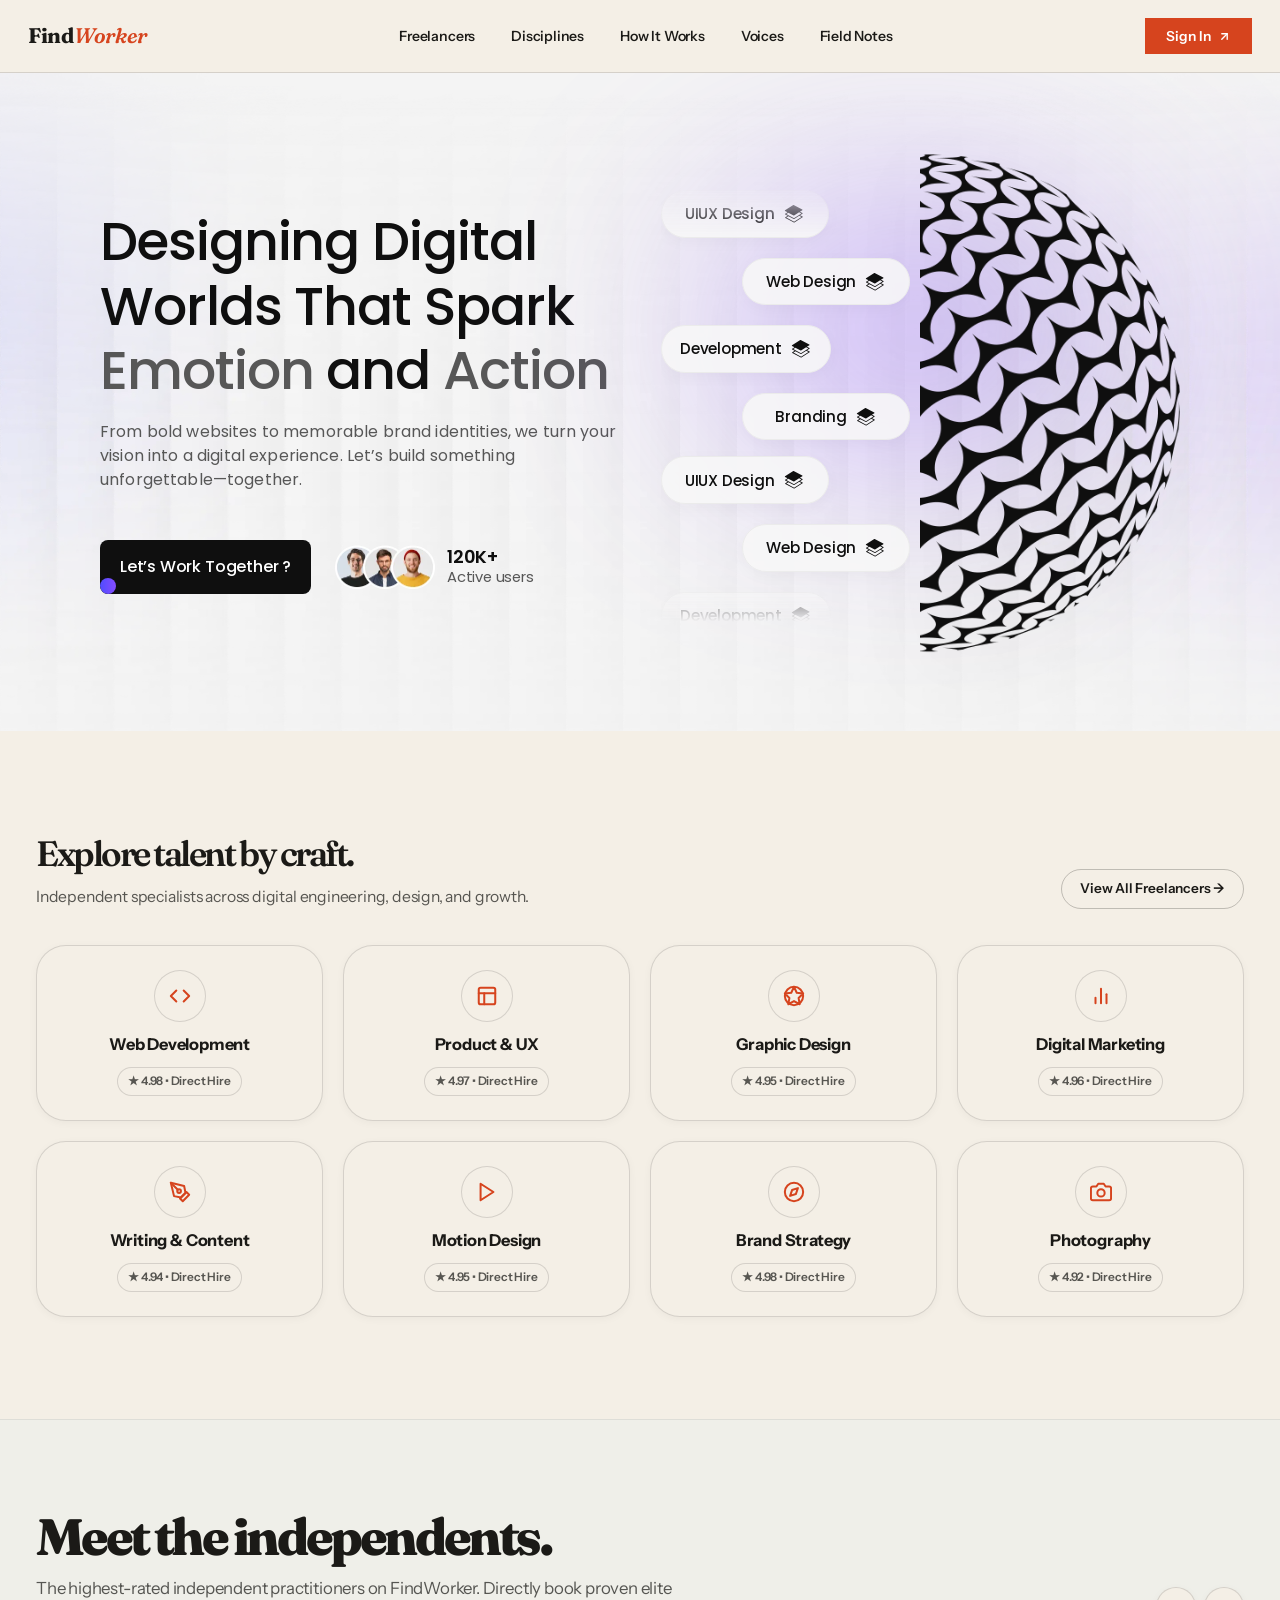
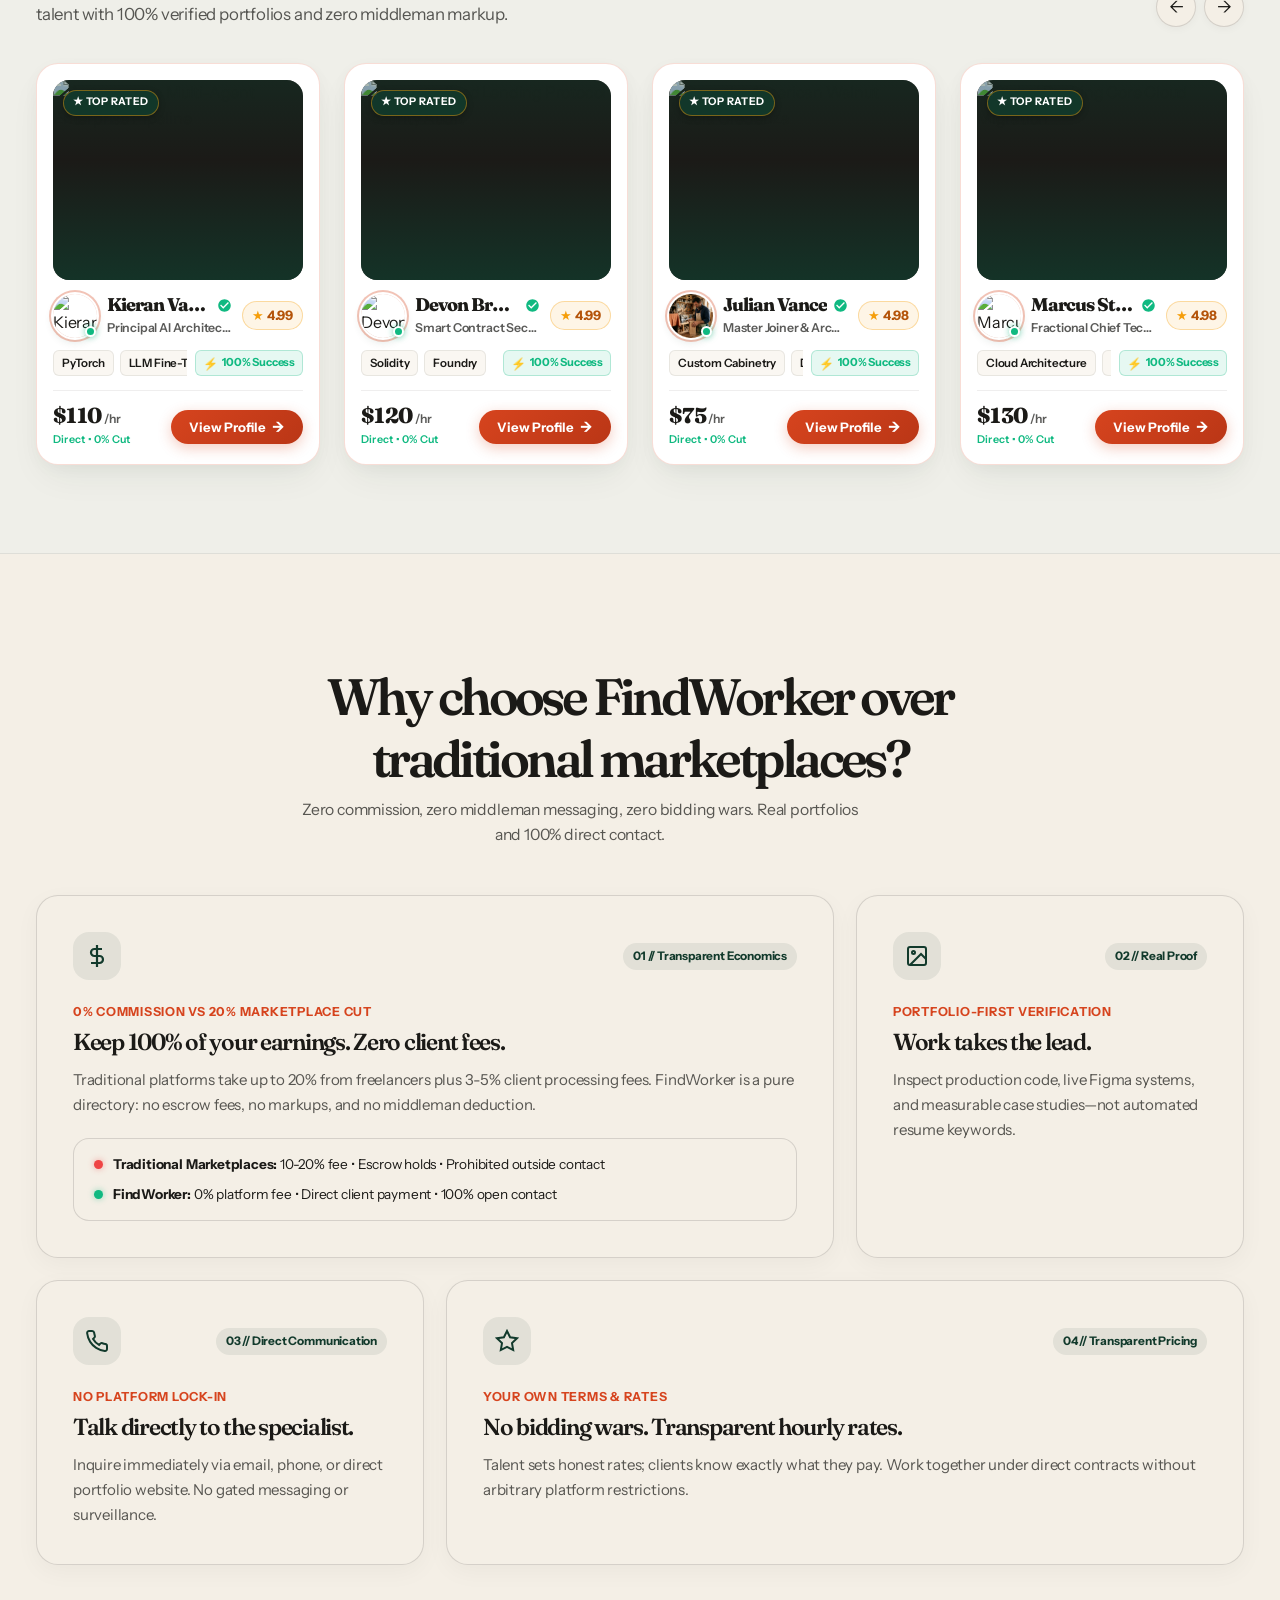
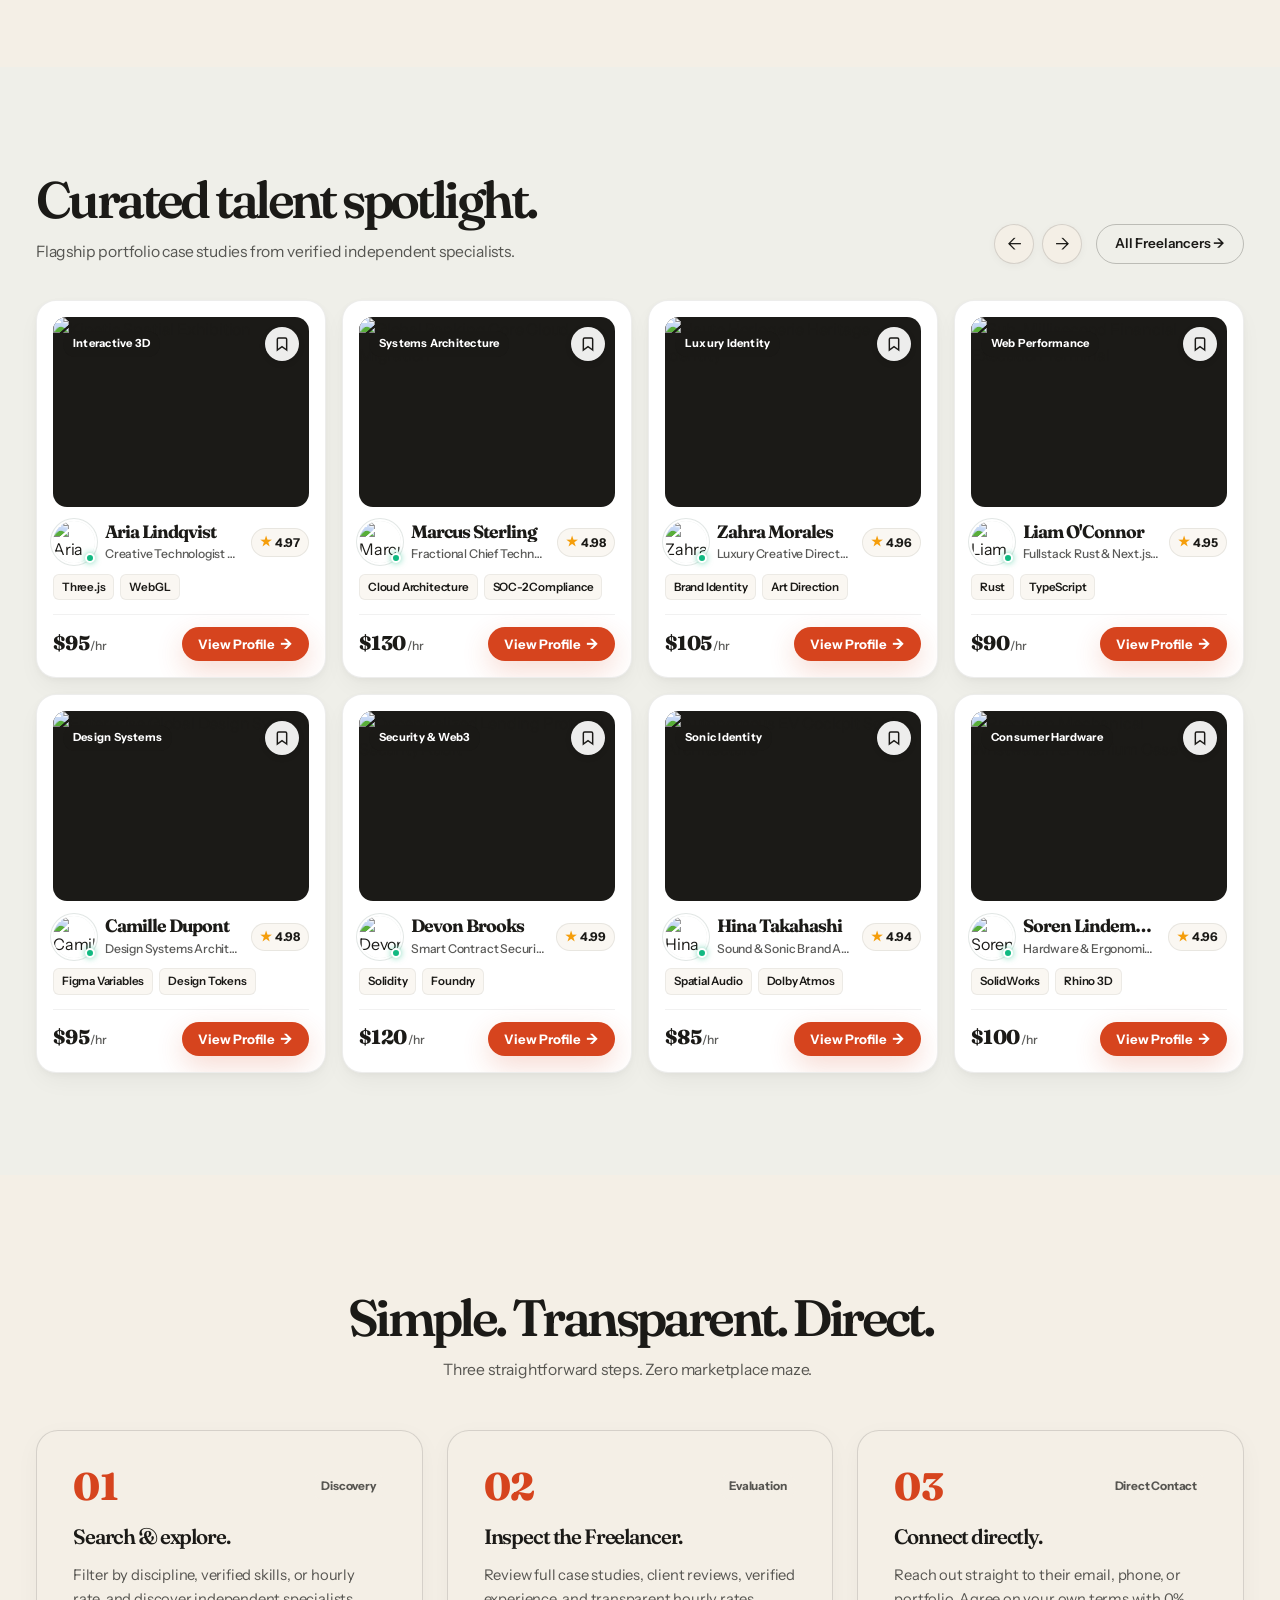
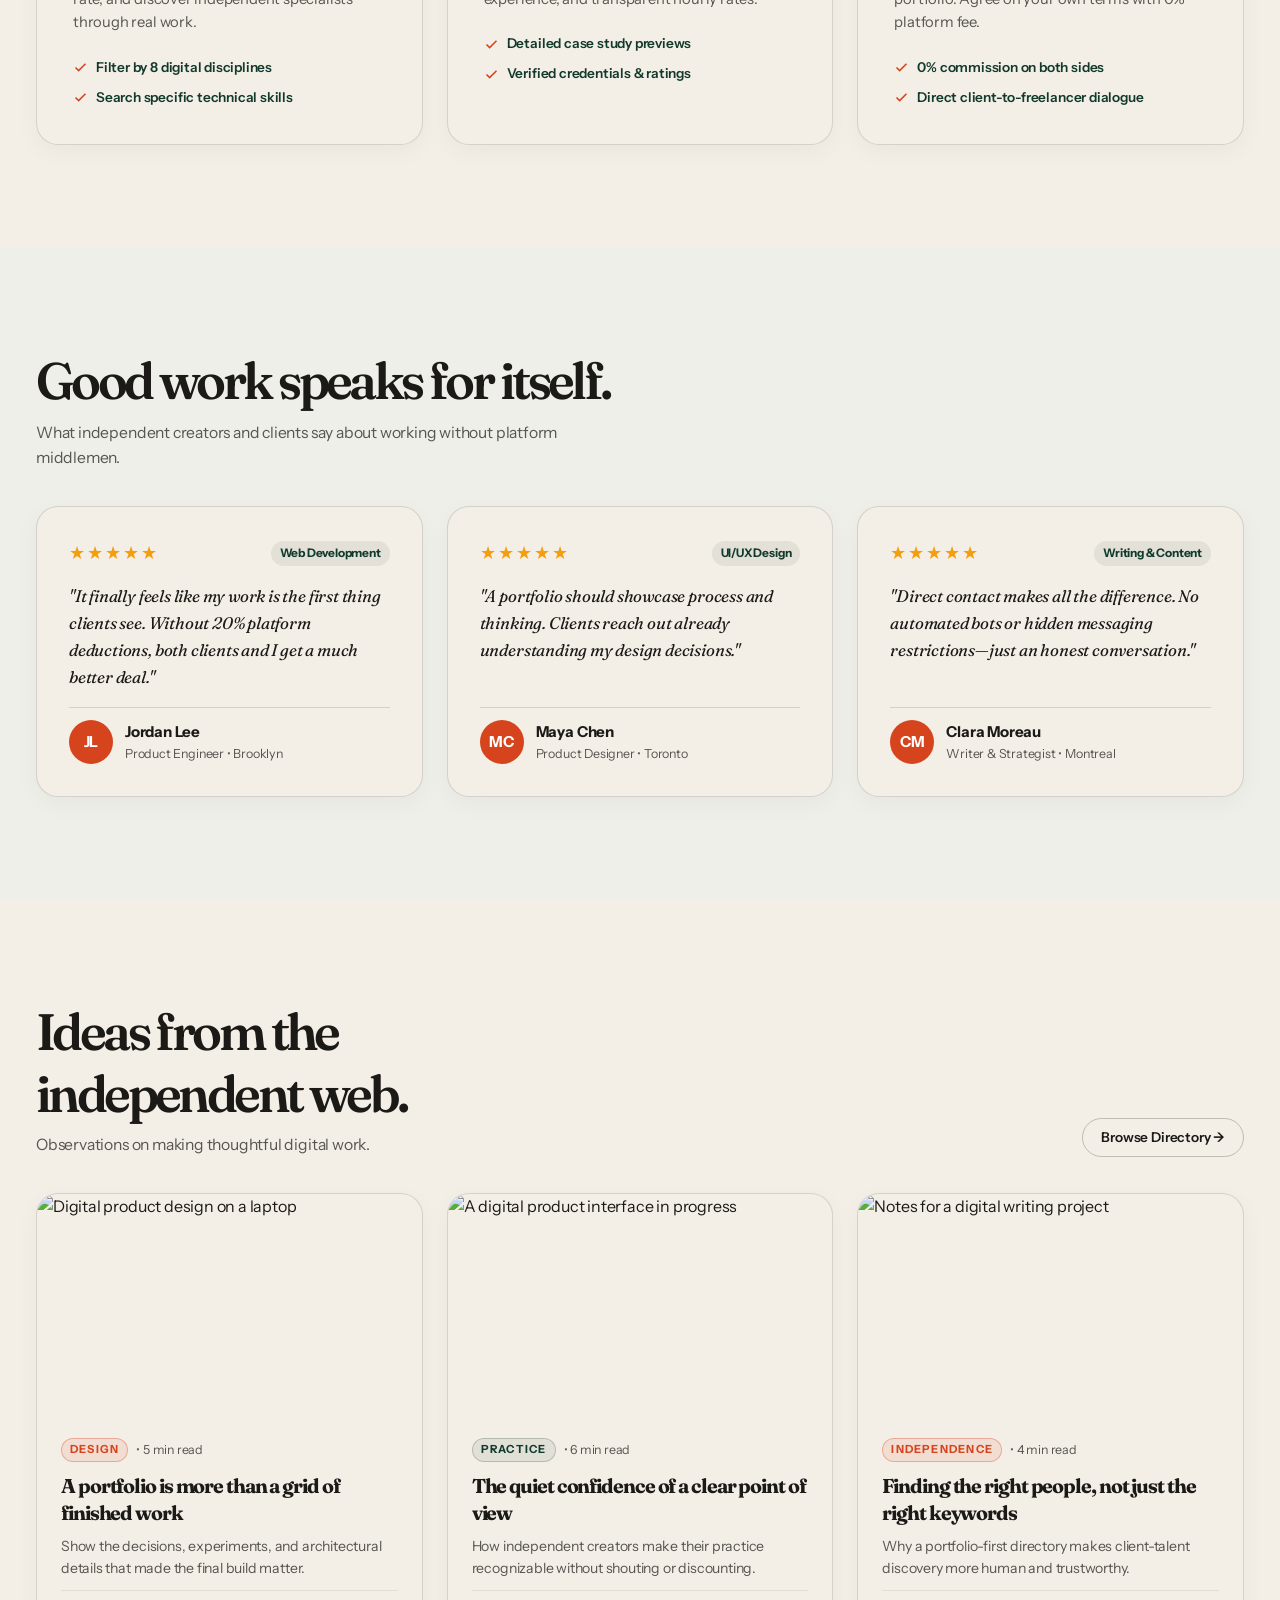
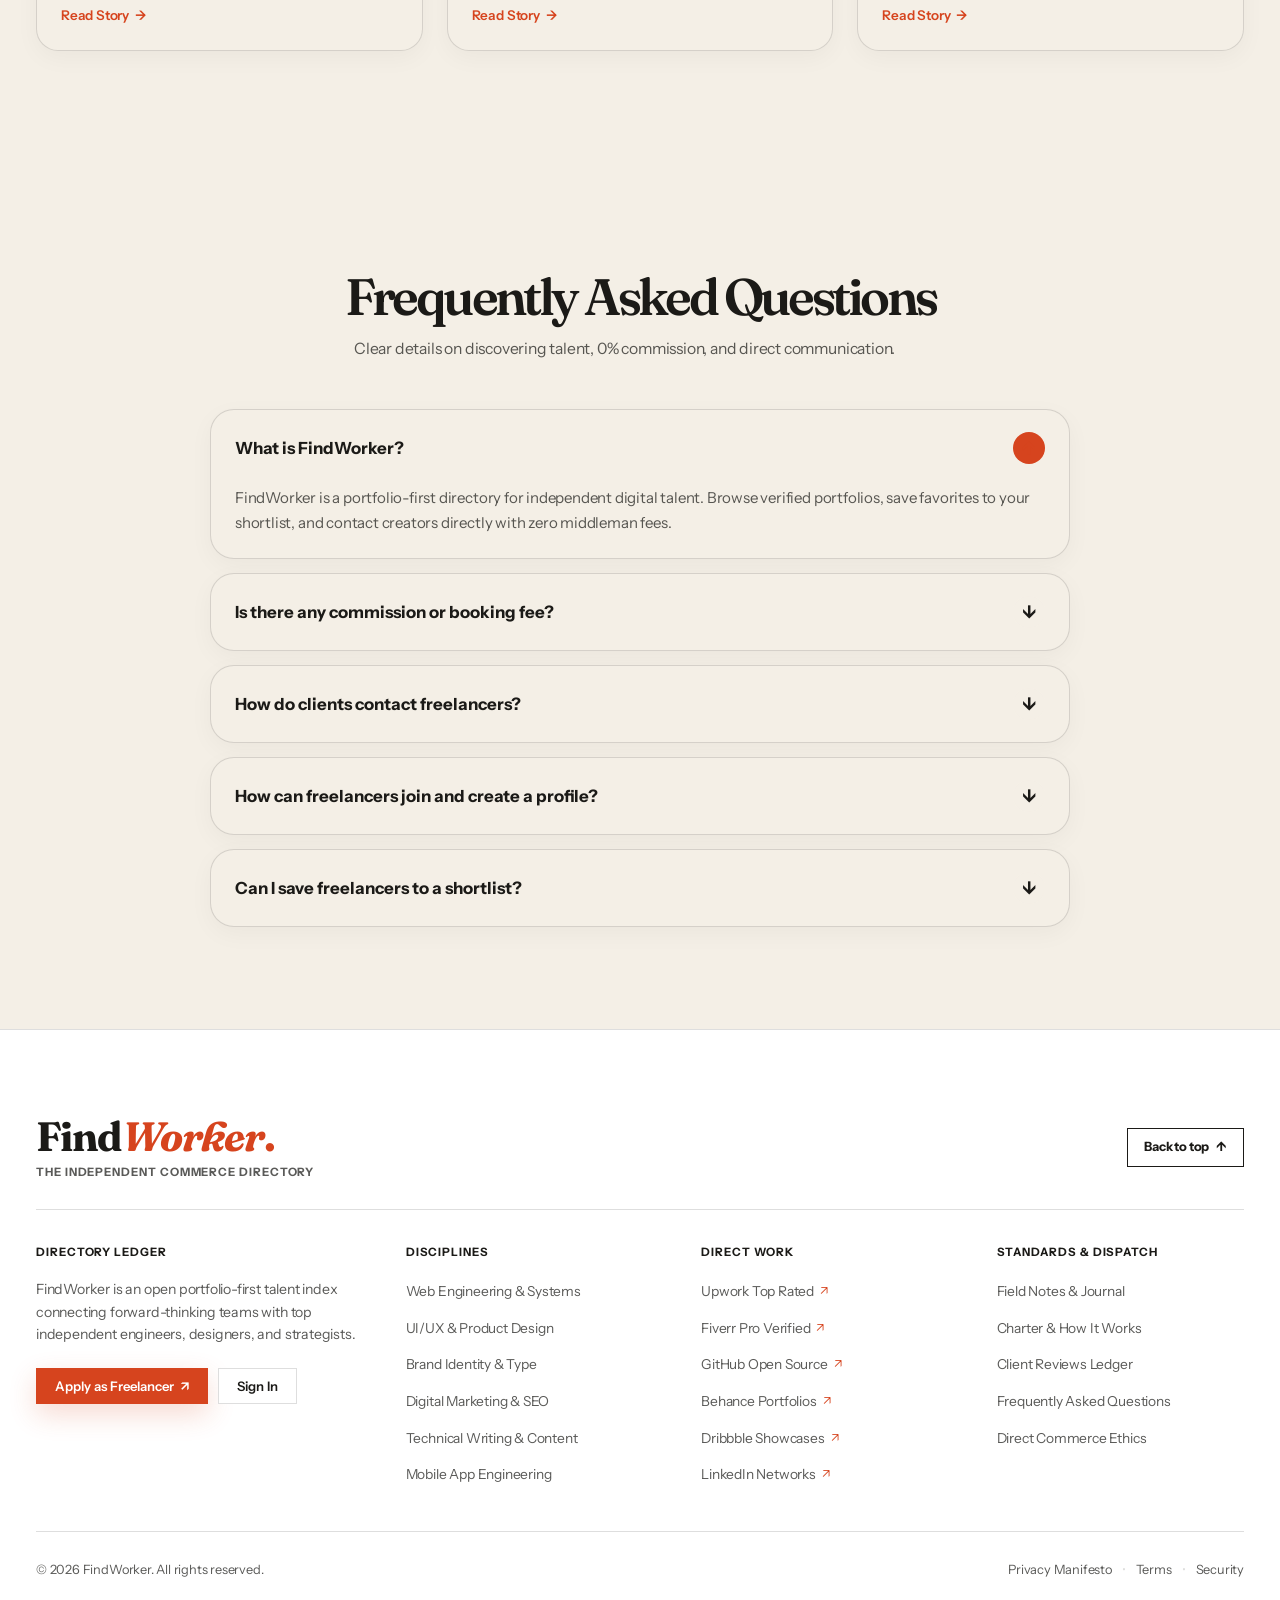
==== index.html @ ba7c869a "hero section change done" ====
<!DOCTYPE html>
<html lang="en">
<head>
  <meta charset="UTF-8">
  <meta name="viewport" content="width=device-width, initial-scale=1.0">
  <title>FindWorker — A portfolio-first directory for independent talent</title>
  <meta name="description" content="Discover independent digital talent by the work they make. Explore thoughtful portfolios from designers, developers, writers, and strategists, then connect directly.">
  <meta name="keywords" content="FindWorker, freelance designers, web developers, digital marketers, content writers, creative portfolio directory, independent talent">

  <!-- Google Fonts: Instrument Sans, Fraunces & Poppins -->
  <link rel="preconnect" href="https://fonts.googleapis.com">
  <link rel="preconnect" href="https://fonts.gstatic.com" crossorigin>
  <link href="https://fonts.googleapis.com/css2?family=Fraunces:ital,opsz,wght@0,9..144,400;0,9..144,500;0,9..144,600;0,9..144,700;1,9..144,400;1,9..144,500;1,9..144,600;1,9..144,700&family=Instrument+Sans:ital,wght@0,400;0,500;0,600;0,700;1,400;1,500;1,600;1,700&family=Poppins:wght@300;400;500;600;700&display=swap" rel="stylesheet">

  <!-- Application Stylesheet -->
  <link rel="stylesheet" href="style/style.css">
</head>
<body>


  <header class="site-header" id="site-header">
    <div class="header-floating-island">
      <div class="container header-inner">

        <!-- 1. Left: Sculptural Monogram & Brand Identity -->
        <a href="#home" class="brand-logo" id="brand-logo-link" aria-label="FindWorker Home">
      
          <div class="brand-text-block">
            <div class="brand-title">Find<span class="brand-title-accent">Worker</span></div>
           
          </div>
        </a>

        <!-- 2. Center: Frosted Capsule Navigation Trench -->
        <nav class="main-nav" aria-label="Main Navigation">
          <div class="nav-capsule-trench">
            <a href="#freelancers" class="nav-link" id="nav-link-freelancers">
             
              <span>Freelancers</span>
        
            </a>
            <a href="#roles" class="nav-link" id="nav-link-roles">
              <span>Disciplines</span>
            </a>
            <a href="#how-it-works" class="nav-link" id="nav-link-how">
              <span>How It Works</span>
            </a>
            <a href="#testimonials" class="nav-link" id="nav-link-stories">
              <span>Voices</span>
            </a>
            <a href="#blog" class="nav-link" id="nav-link-blog">
              <span>Field Notes</span>
            </a>
          </div>
        </nav>

        <!-- 3. Right: Command Search, Shortlist Vault & Action Suite -->
        <div class="header-actions">
      
         

        

          <!-- Jewel-Cut Master Profile CTA -->
          <button type="button" class="btn btn-primary btn-sm nav-signup-btn" id="header-login-btn">
            <span>Sign In</span>
            <svg width="13" height="13" viewBox="0 0 24 24" fill="none" stroke="currentColor" stroke-width="2.5" stroke-linecap="round" stroke-linejoin="round">
              <line x1="7" y1="17" x2="17" y2="7"></line>
              <polyline points="7 7 17 7 17 17"></polyline>
            </svg>
          </button>

          <!-- Mobile Hamburger Toggle -->
          <button type="button" class="mobile-menu-toggle" id="mobile-menu-toggle" aria-label="Toggle navigation menu" aria-expanded="false">
            <span class="hamburger-bar"></span>
            <span class="hamburger-bar"></span>
            <span class="hamburger-bar"></span>
          </button>
        </div>

      </div>
    </div>

    <!-- Mobile Slide-Down Navigation Drawer -->
    <div class="mobile-nav-drawer" id="mobile-nav-drawer">
      <div class="mobile-nav-inner">
        <div class="mobile-drawer-header">
          <span class="mobile-drawer-badge">THE INDEPENDENT DIRECTORY</span>
          <span class="mobile-drawer-status"><span class="hero-pulse-dot"></span> 17 SPECIALISTS ONLINE</span>
        </div>
        <a href="#freelancers" class="mobile-nav-link">
          <span>Freelancers Directory</span>
          <span class="mobile-link-badge">17</span>
        </a>
        <a href="#roles" class="mobile-nav-link">Categories &amp; Roles</a>
        <a href="#how-it-works" class="mobile-nav-link">How It Works</a>
        <a href="#testimonials" class="mobile-nav-link">Community Voices</a>
        <a href="#blog" class="mobile-nav-link">Field Notes &amp; Journal</a>
        <a href="#why-outlier" class="mobile-nav-link">Why FindWorker</a>
        <div class="mobile-nav-actions">
          <button type="button" class="btn btn-outline" id="mobile-login-btn" style="width: 100%;">Sign In to Workspace</button>
          <button type="button" class="btn btn-primary" id="mobile-signup-btn" style="width: 100%;">Create Account &amp; Sign Up ↗</button>
        </div>
      </div>
    </div>
  </header>

  <main>

    <div id="home-view" class="view-panel">


      <!-- 1. Hero Section: Exact InoVis Template Clone -->
      <section class="section section-bg inovis-hero-section" id="hero">
        <div class="container inovis-hero-container">
          <div class="hero-grid">
            
            <!-- Left Column: Heading, Subtitle & Action Block -->
            <div class="hero-grid-left">
              <div class="h-hero-content">
                <h1 class="h1">
                  Designing Digital Worlds That Spark <span class="paragraph-color">Emotion</span> and <span class="paragraph-color">Action</span>
                </h1>
                <p class="text-large">
                  From bold websites to memorable brand identities, we turn your vision into a digital experience. Let’s build something unforgettable—together.
                </p>
              </div>

              <div class="h-hero-user-block">
                <a href="#freelancers" class="primary-btn no-min-width go-to-directory-link" id="hero-work-together-btn">
                  <div class="btn-text">Let’s Work Together ?</div>
                  <div class="btn-dot"></div>
                </a>
                <div class="active-user-block">
                  <img src="assets/images/about-avatar-group.webp" loading="lazy" width="100" alt="Active users" class="active-user-avatar-group" onerror="this.onerror=null; this.src='https://cdn.prod.website-files.com/680c9ba3995fd04d3c7741e0/68106cec5d4f5dac0f87f49d_about-avater-group.webp';"/>
                  <div class="about-active-user">
                    <div class="text-large medium primary-900">120K+</div>
                    <div class="text-base">Active users</div>
                  </div>
                </div>
              </div>
            </div>

            <!-- Right Column: Vertical Infinite Service Marquee + 3D Shape + Ambient Glow -->
            <div class="hero-grid-right">
              <div class="hero-service-main">
                <!-- Track 1 -->
                <div class="hero-service-btns">
                  <div class="btn-wrap-left">
                    <a href="#roles" class="hero-service-btn" data-trade="UI/UX Design">
                      <div>UIUX Design</div>
                      <div class="service-btn-icon">
                        <svg xmlns="http://www.w3.org/2000/svg" width="25" height="25" viewBox="0 0 25 25" fill="none">
                          <path d="M22.6247 15.7333L19.7651 14.2335L22.496 12.5071C22.5651 12.463 22.6215 12.4016 22.6595 12.329C22.6974 12.2563 22.7157 12.175 22.7124 12.0931C22.7092 12.0112 22.6845 11.9316 22.6409 11.8622C22.5972 11.7929 22.5362 11.7361 22.4637 11.6977L19.6078 10.1941L22.3204 8.47962C22.3973 8.43591 22.4599 8.37084 22.5006 8.29229C22.5295 8.23792 22.5474 8.17838 22.5533 8.11709C22.5591 8.05579 22.5529 7.99394 22.5349 7.93506C22.5168 7.87618 22.4874 7.82143 22.4482 7.77394C22.409 7.72645 22.3608 7.68715 22.3064 7.65828L12.34 2.42625C12.267 2.38871 12.1854 2.37071 12.1034 2.37398C12.0213 2.37725 11.9415 2.40169 11.8716 2.44493L2.35352 8.45397C2.28352 8.49781 2.22634 8.55937 2.18778 8.63242C2.14922 8.70546 2.13065 8.7874 2.13394 8.86993C2.13723 8.95246 2.16227 9.03266 2.20652 9.1024C2.25078 9.17214 2.31268 9.22895 2.38595 9.26708L5.24173 10.767L2.51086 12.4934C2.44174 12.5375 2.38539 12.5989 2.34741 12.6715C2.30944 12.7441 2.29118 12.8255 2.29444 12.9074C2.29771 12.9893 2.32239 13.0689 2.36603 13.1383C2.40966 13.2076 2.47073 13.2644 2.54313 13.3028L5.40281 14.8063L2.67554 16.5288C2.60553 16.5726 2.54836 16.6342 2.50979 16.7072C2.47123 16.7803 2.45266 16.8622 2.45595 16.9448C2.45924 17.0273 2.48428 17.1075 2.52854 17.1772C2.57279 17.247 2.63469 17.3038 2.70796 17.3419L12.6744 22.5739C12.7462 22.608 12.8257 22.623 12.905 22.6173C12.9878 22.6133 13.0683 22.5881 13.1385 22.5442L22.6567 16.5351C22.7257 16.4906 22.7819 16.4288 22.8198 16.3559C22.8576 16.2829 22.8758 16.2014 22.8725 16.1193C22.8693 16.0372 22.8446 15.9574 22.8011 15.8877C22.7575 15.8181 22.6966 15.7609 22.6242 15.722L22.6247 15.7333ZM3.69607 12.8515L6.19641 11.2731L12.33 14.5037C12.4021 14.5424 12.4831 14.5612 12.5649 14.5582C12.6477 14.5542 12.7281 14.529 12.7984 14.4851L18.6553 10.7762L21.3071 12.1492L12.7043 17.585L3.69607 12.8515ZM12.8653 21.6206L3.85715 16.8908L6.35659 15.2899L12.4902 18.5206C12.5622 18.5593 12.6433 18.578 12.725 18.5747C12.8068 18.5715 12.8861 18.5464 12.9548 18.502L18.8304 14.7925L21.4494 16.1892L12.8653 21.6206Z" fill="#0F0F0F"/>
                        </svg>
                      </div>
                    </a>
                  </div>
                  <div class="btn-wrap-right">
                    <a href="#roles" class="hero-service-btn" data-trade="Web Development">
                      <div>Web Design</div>
                      <div class="service-btn-icon">
                        <svg xmlns="http://www.w3.org/2000/svg" width="25" height="25" viewBox="0 0 25 25" fill="none">
                          <path d="M22.6247 15.7333L19.7651 14.2335L22.496 12.5071C22.5651 12.463 22.6215 12.4016 22.6595 12.329C22.6974 12.2563 22.7157 12.175 22.7124 12.0931C22.7092 12.0112 22.6845 11.9316 22.6409 11.8622C22.5972 11.7929 22.5362 11.7361 22.4637 11.6977L19.6078 10.1941L22.3204 8.47962C22.3973 8.43591 22.4599 8.37084 22.5006 8.29229C22.5295 8.23792 22.5474 8.17838 22.5533 8.11709C22.5591 8.05579 22.5529 7.99394 22.5349 7.93506C22.5168 7.87618 22.4874 7.82143 22.4482 7.77394C22.409 7.72645 22.3608 7.68715 22.3064 7.65828L12.34 2.42625C12.267 2.38871 12.1854 2.37071 12.1034 2.37398C12.0213 2.37725 11.9415 2.40169 11.8716 2.44493L2.35352 8.45397C2.28352 8.49781 2.22634 8.55937 2.18778 8.63242C2.14922 8.70546 2.13065 8.7874 2.13394 8.86993C2.13723 8.95246 2.16227 9.03266 2.20652 9.1024C2.25078 9.17214 2.31268 9.22895 2.38595 9.26708L5.24173 10.767L2.51086 12.4934C2.44174 12.5375 2.38539 12.5989 2.34741 12.6715C2.30944 12.7441 2.29118 12.8255 2.29444 12.9074C2.29771 12.9893 2.32239 13.0689 2.36603 13.1383C2.40966 13.2076 2.47073 13.2644 2.54313 13.3028L5.40281 14.8063L2.67554 16.5288C2.60553 16.5726 2.54836 16.6342 2.50979 16.7072C2.47123 16.7803 2.45266 16.8622 2.45595 16.9448C2.45924 17.0273 2.48428 17.1075 2.52854 17.1772C2.57279 17.247 2.63469 17.3038 2.70796 17.3419L12.6744 22.5739C12.7462 22.608 12.8257 22.623 12.905 22.6173C12.9878 22.6133 13.0683 22.5881 13.1385 22.5442L22.6567 16.5351C22.7257 16.4906 22.7819 16.4288 22.8198 16.3559C22.8576 16.2829 22.8758 16.2014 22.8725 16.1193C22.8693 16.0372 22.8446 15.9574 22.8011 15.8877C22.7575 15.8181 22.6966 15.7609 22.6242 15.722L22.6247 15.7333ZM3.69607 12.8515L6.19641 11.2731L12.33 14.5037C12.4021 14.5424 12.4831 14.5612 12.5649 14.5582C12.6477 14.5542 12.7281 14.529 12.7984 14.4851L18.6553 10.7762L21.3071 12.1492L12.7043 17.585L3.69607 12.8515ZM12.8653 21.6206L3.85715 16.8908L6.35659 15.2899L12.4902 18.5206C12.5622 18.5593 12.6433 18.578 12.725 18.5747C12.8068 18.5715 12.8861 18.5464 12.9548 18.502L18.8304 14.7925L21.4494 16.1892L12.8653 21.6206Z" fill="#0F0F0F"/>
                        </svg>
                      </div>
                    </a>
                  </div>
                  <div class="btn-wrap-left">
                    <a href="#roles" class="hero-service-btn" data-trade="Development">
                      <div>Development</div>
                      <div class="service-btn-icon">
                        <svg xmlns="http://www.w3.org/2000/svg" width="25" height="25" viewBox="0 0 25 25" fill="none">
                          <path d="M22.6247 15.7333L19.7651 14.2335L22.496 12.5071C22.5651 12.463 22.6215 12.4016 22.6595 12.329C22.6974 12.2563 22.7157 12.175 22.7124 12.0931C22.7092 12.0112 22.6845 11.9316 22.6409 11.8622C22.5972 11.7929 22.5362 11.7361 22.4637 11.6977L19.6078 10.1941L22.3204 8.47962C22.3973 8.43591 22.4599 8.37084 22.5006 8.29229C22.5295 8.23792 22.5474 8.17838 22.5533 8.11709C22.5591 8.05579 22.5529 7.99394 22.5349 7.93506C22.5168 7.87618 22.4874 7.82143 22.4482 7.77394C22.409 7.72645 22.3608 7.68715 22.3064 7.65828L12.34 2.42625C12.267 2.38871 12.1854 2.37071 12.1034 2.37398C12.0213 2.37725 11.9415 2.40169 11.8716 2.44493L2.35352 8.45397C2.28352 8.49781 2.22634 8.55937 2.18778 8.63242C2.14922 8.70546 2.13065 8.7874 2.13394 8.86993C2.13723 8.95246 2.16227 9.03266 2.20652 9.1024C2.25078 9.17214 2.31268 9.22895 2.38595 9.26708L5.24173 10.767L2.51086 12.4934C2.44174 12.5375 2.38539 12.5989 2.34741 12.6715C2.30944 12.7441 2.29118 12.8255 2.29444 12.9074C2.29771 12.9893 2.32239 13.0689 2.36603 13.1383C2.40966 13.2076 2.47073 13.2644 2.54313 13.3028L5.40281 14.8063L2.67554 16.5288C2.60553 16.5726 2.54836 16.6342 2.50979 16.7072C2.47123 16.7803 2.45266 16.8622 2.45595 16.9448C2.45924 17.0273 2.48428 17.1075 2.52854 17.1772C2.57279 17.247 2.63469 17.3038 2.70796 17.3419L12.6744 22.5739C12.7462 22.608 12.8257 22.623 12.905 22.6173C12.9878 22.6133 13.0683 22.5881 13.1385 22.5442L22.6567 16.5351C22.7257 16.4906 22.7819 16.4288 22.8198 16.3559C22.8576 16.2829 22.8758 16.2014 22.8725 16.1193C22.8693 16.0372 22.8446 15.9574 22.8011 15.8877C22.7575 15.8181 22.6966 15.7609 22.6242 15.722L22.6247 15.7333ZM3.69607 12.8515L6.19641 11.2731L12.33 14.5037C12.4021 14.5424 12.4831 14.5612 12.5649 14.5582C12.6477 14.5542 12.7281 14.529 12.7984 14.4851L18.6553 10.7762L21.3071 12.1492L12.7043 17.585L3.69607 12.8515ZM12.8653 21.6206L3.85715 16.8908L6.35659 15.2899L12.4902 18.5206C12.5622 18.5593 12.6433 18.578 12.725 18.5747C12.8068 18.5715 12.8861 18.5464 12.9548 18.502L18.8304 14.7925L21.4494 16.1892L12.8653 21.6206Z" fill="#0F0F0F"/>
                        </svg>
                      </div>
                    </a>
                  </div>
                  <div class="btn-wrap-right">
                    <a href="#roles" class="hero-service-btn" data-trade="Graphic Design">
                      <div>Branding</div>
                      <div class="service-btn-icon">
                        <svg xmlns="http://www.w3.org/2000/svg" width="25" height="25" viewBox="0 0 25 25" fill="none">
                          <path d="M22.6247 15.7333L19.7651 14.2335L22.496 12.5071C22.5651 12.463 22.6215 12.4016 22.6595 12.329C22.6974 12.2563 22.7157 12.175 22.7124 12.0931C22.7092 12.0112 22.6845 11.9316 22.6409 11.8622C22.5972 11.7929 22.5362 11.7361 22.4637 11.6977L19.6078 10.1941L22.3204 8.47962C22.3973 8.43591 22.4599 8.37084 22.5006 8.29229C22.5295 8.23792 22.5474 8.17838 22.5533 8.11709C22.5591 8.05579 22.5529 7.99394 22.5349 7.93506C22.5168 7.87618 22.4874 7.82143 22.4482 7.77394C22.409 7.72645 22.3608 7.68715 22.3064 7.65828L12.34 2.42625C12.267 2.38871 12.1854 2.37071 12.1034 2.37398C12.0213 2.37725 11.9415 2.40169 11.8716 2.44493L2.35352 8.45397C2.28352 8.49781 2.22634 8.55937 2.18778 8.63242C2.14922 8.70546 2.13065 8.7874 2.13394 8.86993C2.13723 8.95246 2.16227 9.03266 2.20652 9.1024C2.25078 9.17214 2.31268 9.22895 2.38595 9.26708L5.24173 10.767L2.51086 12.4934C2.44174 12.5375 2.38539 12.5989 2.34741 12.6715C2.30944 12.7441 2.29118 12.8255 2.29444 12.9074C2.29771 12.9893 2.32239 13.0689 2.36603 13.1383C2.40966 13.2076 2.47073 13.2644 2.54313 13.3028L5.40281 14.8063L2.67554 16.5288C2.60553 16.5726 2.54836 16.6342 2.50979 16.7072C2.47123 16.7803 2.45266 16.8622 2.45595 16.9448C2.45924 17.0273 2.48428 17.1075 2.52854 17.1772C2.57279 17.247 2.63469 17.3038 2.70796 17.3419L12.6744 22.5739C12.7462 22.608 12.8257 22.623 12.905 22.6173C12.9878 22.6133 13.0683 22.5881 13.1385 22.5442L22.6567 16.5351C22.7257 16.4906 22.7819 16.4288 22.8198 16.3559C22.8576 16.2829 22.8758 16.2014 22.8725 16.1193C22.8693 16.0372 22.8446 15.9574 22.8011 15.8877C22.7575 15.8181 22.6966 15.7609 22.6242 15.722L22.6247 15.7333ZM3.69607 12.8515L6.19641 11.2731L12.33 14.5037C12.4021 14.5424 12.4831 14.5612 12.5649 14.5582C12.6477 14.5542 12.7281 14.529 12.7984 14.4851L18.6553 10.7762L21.3071 12.1492L12.7043 17.585L3.69607 12.8515ZM12.8653 21.6206L3.85715 16.8908L6.35659 15.2899L12.4902 18.5206C12.5622 18.5593 12.6433 18.578 12.725 18.5747C12.8068 18.5715 12.8861 18.5464 12.9548 18.502L18.8304 14.7925L21.4494 16.1892L12.8653 21.6206Z" fill="#0F0F0F"/>
                        </svg>
                      </div>
                    </a>
                  </div>
                </div>

                <!-- Track 2 (Seamless loop duplicate) -->
                <div class="hero-service-btns" aria-hidden="true">
                  <div class="btn-wrap-left">
                    <a href="#roles" class="hero-service-btn" data-trade="UI/UX Design" tabindex="-1">
                      <div>UIUX Design</div>
                      <div class="service-btn-icon">
                        <svg xmlns="http://www.w3.org/2000/svg" width="25" height="25" viewBox="0 0 25 25" fill="none">
                          <path d="M22.6247 15.7333L19.7651 14.2335L22.496 12.5071C22.5651 12.463 22.6215 12.4016 22.6595 12.329C22.6974 12.2563 22.7157 12.175 22.7124 12.0931C22.7092 12.0112 22.6845 11.9316 22.6409 11.8622C22.5972 11.7929 22.5362 11.7361 22.4637 11.6977L19.6078 10.1941L22.3204 8.47962C22.3973 8.43591 22.4599 8.37084 22.5006 8.29229C22.5295 8.23792 22.5474 8.17838 22.5533 8.11709C22.5591 8.05579 22.5529 7.99394 22.5349 7.93506C22.5168 7.87618 22.4874 7.82143 22.4482 7.77394C22.409 7.72645 22.3608 7.68715 22.3064 7.65828L12.34 2.42625C12.267 2.38871 12.1854 2.37071 12.1034 2.37398C12.0213 2.37725 11.9415 2.40169 11.8716 2.44493L2.35352 8.45397C2.28352 8.49781 2.22634 8.55937 2.18778 8.63242C2.14922 8.70546 2.13065 8.7874 2.13394 8.86993C2.13723 8.95246 2.16227 9.03266 2.20652 9.1024C2.25078 9.17214 2.31268 9.22895 2.38595 9.26708L5.24173 10.767L2.51086 12.4934C2.44174 12.5375 2.38539 12.5989 2.34741 12.6715C2.30944 12.7441 2.29118 12.8255 2.29444 12.9074C2.29771 12.9893 2.32239 13.0689 2.36603 13.1383C2.40966 13.2076 2.47073 13.2644 2.54313 13.3028L5.40281 14.8063L2.67554 16.5288C2.60553 16.5726 2.54836 16.6342 2.50979 16.7072C2.47123 16.7803 2.45266 16.8622 2.45595 16.9448C2.45924 17.0273 2.48428 17.1075 2.52854 17.1772C2.57279 17.247 2.63469 17.3038 2.70796 17.3419L12.6744 22.5739C12.7462 22.608 12.8257 22.623 12.905 22.6173C12.9878 22.6133 13.0683 22.5881 13.1385 22.5442L22.6567 16.5351C22.7257 16.4906 22.7819 16.4288 22.8198 16.3559C22.8576 16.2829 22.8758 16.2014 22.8725 16.1193C22.8693 16.0372 22.8446 15.9574 22.8011 15.8877C22.7575 15.8181 22.6966 15.7609 22.6242 15.722L22.6247 15.7333ZM3.69607 12.8515L6.19641 11.2731L12.33 14.5037C12.4021 14.5424 12.4831 14.5612 12.5649 14.5582C12.6477 14.5542 12.7281 14.529 12.7984 14.4851L18.6553 10.7762L21.3071 12.1492L12.7043 17.585L3.69607 12.8515ZM12.8653 21.6206L3.85715 16.8908L6.35659 15.2899L12.4902 18.5206C12.5622 18.5593 12.6433 18.578 12.725 18.5747C12.8068 18.5715 12.8861 18.5464 12.9548 18.502L18.8304 14.7925L21.4494 16.1892L12.8653 21.6206Z" fill="#0F0F0F"/>
                        </svg>
                      </div>
                    </a>
                  </div>
                  <div class="btn-wrap-right">
                    <a href="#roles" class="hero-service-btn" data-trade="Web Development" tabindex="-1">
                      <div>Web Design</div>
                      <div class="service-btn-icon">
                        <svg xmlns="http://www.w3.org/2000/svg" width="25" height="25" viewBox="0 0 25 25" fill="none">
                          <path d="M22.6247 15.7333L19.7651 14.2335L22.496 12.5071C22.5651 12.463 22.6215 12.4016 22.6595 12.329C22.6974 12.2563 22.7157 12.175 22.7124 12.0931C22.7092 12.0112 22.6845 11.9316 22.6409 11.8622C22.5972 11.7929 22.5362 11.7361 22.4637 11.6977L19.6078 10.1941L22.3204 8.47962C22.3973 8.43591 22.4599 8.37084 22.5006 8.29229C22.5295 8.23792 22.5474 8.17838 22.5533 8.11709C22.5591 8.05579 22.5529 7.99394 22.5349 7.93506C22.5168 7.87618 22.4874 7.82143 22.4482 7.77394C22.409 7.72645 22.3608 7.68715 22.3064 7.65828L12.34 2.42625C12.267 2.38871 12.1854 2.37071 12.1034 2.37398C12.0213 2.37725 11.9415 2.40169 11.8716 2.44493L2.35352 8.45397C2.28352 8.49781 2.22634 8.55937 2.18778 8.63242C2.14922 8.70546 2.13065 8.7874 2.13394 8.86993C2.13723 8.95246 2.16227 9.03266 2.20652 9.1024C2.25078 9.17214 2.31268 9.22895 2.38595 9.26708L5.24173 10.767L2.51086 12.4934C2.44174 12.5375 2.38539 12.5989 2.34741 12.6715C2.30944 12.7441 2.29118 12.8255 2.29444 12.9074C2.29771 12.9893 2.32239 13.0689 2.36603 13.1383C2.40966 13.2076 2.47073 13.2644 2.54313 13.3028L5.40281 14.8063L2.67554 16.5288C2.60553 16.5726 2.54836 16.6342 2.50979 16.7072C2.47123 16.7803 2.45266 16.8622 2.45595 16.9448C2.45924 17.0273 2.48428 17.1075 2.52854 17.1772C2.57279 17.247 2.63469 17.3038 2.70796 17.3419L12.6744 22.5739C12.7462 22.608 12.8257 22.623 12.905 22.6173C12.9878 22.6133 13.0683 22.5881 13.1385 22.5442L22.6567 16.5351C22.7257 16.4906 22.7819 16.4288 22.8198 16.3559C22.8576 16.2829 22.8758 16.2014 22.8725 16.1193C22.8693 16.0372 22.8446 15.9574 22.8011 15.8877C22.7575 15.8181 22.6966 15.7609 22.6242 15.722L22.6247 15.7333ZM3.69607 12.8515L6.19641 11.2731L12.33 14.5037C12.4021 14.5424 12.4831 14.5612 12.5649 14.5582C12.6477 14.5542 12.7281 14.529 12.7984 14.4851L18.6553 10.7762L21.3071 12.1492L12.7043 17.585L3.69607 12.8515ZM12.8653 21.6206L3.85715 16.8908L6.35659 15.2899L12.4902 18.5206C12.5622 18.5593 12.6433 18.578 12.725 18.5747C12.8068 18.5715 12.8861 18.5464 12.9548 18.502L18.8304 14.7925L21.4494 16.1892L12.8653 21.6206Z" fill="#0F0F0F"/>
                        </svg>
                      </div>
                    </a>
                  </div>
                  <div class="btn-wrap-left">
                    <a href="#roles" class="hero-service-btn" data-trade="Development" tabindex="-1">
                      <div>Development</div>
                      <div class="service-btn-icon">
                        <svg xmlns="http://www.w3.org/2000/svg" width="25" height="25" viewBox="0 0 25 25" fill="none">
                          <path d="M22.6247 15.7333L19.7651 14.2335L22.496 12.5071C22.5651 12.463 22.6215 12.4016 22.6595 12.329C22.6974 12.2563 22.7157 12.175 22.7124 12.0931C22.7092 12.0112 22.6845 11.9316 22.6409 11.8622C22.5972 11.7929 22.5362 11.7361 22.4637 11.6977L19.6078 10.1941L22.3204 8.47962C22.3973 8.43591 22.4599 8.37084 22.5006 8.29229C22.5295 8.23792 22.5474 8.17838 22.5533 8.11709C22.5591 8.05579 22.5529 7.99394 22.5349 7.93506C22.5168 7.87618 22.4874 7.82143 22.4482 7.77394C22.409 7.72645 22.3608 7.68715 22.3064 7.65828L12.34 2.42625C12.267 2.38871 12.1854 2.37071 12.1034 2.37398C12.0213 2.37725 11.9415 2.40169 11.8716 2.44493L2.35352 8.45397C2.28352 8.49781 2.22634 8.55937 2.18778 8.63242C2.14922 8.70546 2.13065 8.7874 2.13394 8.86993C2.13723 8.95246 2.16227 9.03266 2.20652 9.1024C2.25078 9.17214 2.31268 9.22895 2.38595 9.26708L5.24173 10.767L2.51086 12.4934C2.44174 12.5375 2.38539 12.5989 2.34741 12.6715C2.30944 12.7441 2.29118 12.8255 2.29444 12.9074C2.29771 12.9893 2.32239 13.0689 2.36603 13.1383C2.40966 13.2076 2.47073 13.2644 2.54313 13.3028L5.40281 14.8063L2.67554 16.5288C2.60553 16.5726 2.54836 16.6342 2.50979 16.7072C2.47123 16.7803 2.45266 16.8622 2.45595 16.9448C2.45924 17.0273 2.48428 17.1075 2.52854 17.1772C2.57279 17.247 2.63469 17.3038 2.70796 17.3419L12.6744 22.5739C12.7462 22.608 12.8257 22.623 12.905 22.6173C12.9878 22.6133 13.0683 22.5881 13.1385 22.5442L22.6567 16.5351C22.7257 16.4906 22.7819 16.4288 22.8198 16.3559C22.8576 16.2829 22.8758 16.2014 22.8725 16.1193C22.8693 16.0372 22.8446 15.9574 22.8011 15.8877C22.7575 15.8181 22.6966 15.7609 22.6242 15.722L22.6247 15.7333ZM3.69607 12.8515L6.19641 11.2731L12.33 14.5037C12.4021 14.5424 12.4831 14.5612 12.5649 14.5582C12.6477 14.5542 12.7281 14.529 12.7984 14.4851L18.6553 10.7762L21.3071 12.1492L12.7043 17.585L3.69607 12.8515ZM12.8653 21.6206L3.85715 16.8908L6.35659 15.2899L12.4902 18.5206C12.5622 18.5593 12.6433 18.578 12.725 18.5747C12.8068 18.5715 12.8861 18.5464 12.9548 18.502L18.8304 14.7925L21.4494 16.1892L12.8653 21.6206Z" fill="#0F0F0F"/>
                        </svg>
                      </div>
                    </a>
                  </div>
                  <div class="btn-wrap-right">
                    <a href="#roles" class="hero-service-btn" data-trade="Graphic Design" tabindex="-1">
                      <div>Branding</div>
                      <div class="service-btn-icon">
                        <svg xmlns="http://www.w3.org/2000/svg" width="25" height="25" viewBox="0 0 25 25" fill="none">
                          <path d="M22.6247 15.7333L19.7651 14.2335L22.496 12.5071C22.5651 12.463 22.6215 12.4016 22.6595 12.329C22.6974 12.2563 22.7157 12.175 22.7124 12.0931C22.7092 12.0112 22.6845 11.9316 22.6409 11.8622C22.5972 11.7929 22.5362 11.7361 22.4637 11.6977L19.6078 10.1941L22.3204 8.47962C22.3973 8.43591 22.4599 8.37084 22.5006 8.29229C22.5295 8.23792 22.5474 8.17838 22.5533 8.11709C22.5591 8.05579 22.5529 7.99394 22.5349 7.93506C22.5168 7.87618 22.4874 7.82143 22.4482 7.77394C22.409 7.72645 22.3608 7.68715 22.3064 7.65828L12.34 2.42625C12.267 2.38871 12.1854 2.37071 12.1034 2.37398C12.0213 2.37725 11.9415 2.40169 11.8716 2.44493L2.35352 8.45397C2.28352 8.49781 2.22634 8.55937 2.18778 8.63242C2.14922 8.70546 2.13065 8.7874 2.13394 8.86993C2.13723 8.95246 2.16227 9.03266 2.20652 9.1024C2.25078 9.17214 2.31268 9.22895 2.38595 9.26708L5.24173 10.767L2.51086 12.4934C2.44174 12.5375 2.38539 12.5989 2.34741 12.6715C2.30944 12.7441 2.29118 12.8255 2.29444 12.9074C2.29771 12.9893 2.32239 13.0689 2.36603 13.1383C2.40966 13.2076 2.47073 13.2644 2.54313 13.3028L5.40281 14.8063L2.67554 16.5288C2.60553 16.5726 2.54836 16.6342 2.50979 16.7072C2.47123 16.7803 2.45266 16.8622 2.45595 16.9448C2.45924 17.0273 2.48428 17.1075 2.52854 17.1772C2.57279 17.247 2.63469 17.3038 2.70796 17.3419L12.6744 22.5739C12.7462 22.608 12.8257 22.623 12.905 22.6173C12.9878 22.6133 13.0683 22.5881 13.1385 22.5442L22.6567 16.5351C22.7257 16.4906 22.7819 16.4288 22.8198 16.3559C22.8576 16.2829 22.8758 16.2014 22.8725 16.1193C22.8693 16.0372 22.8446 15.9574 22.8011 15.8877C22.7575 15.8181 22.6966 15.7609 22.6242 15.722L22.6247 15.7333ZM3.69607 12.8515L6.19641 11.2731L12.33 14.5037C12.4021 14.5424 12.4831 14.5612 12.5649 14.5582C12.6477 14.5542 12.7281 14.529 12.7984 14.4851L18.6553 10.7762L21.3071 12.1492L12.7043 17.585L3.69607 12.8515ZM12.8653 21.6206L3.85715 16.8908L6.35659 15.2899L12.4902 18.5206C12.5622 18.5593 12.6433 18.578 12.725 18.5747C12.8068 18.5715 12.8861 18.5464 12.9548 18.502L18.8304 14.7925L21.4494 16.1892L12.8653 21.6206Z" fill="#0F0F0F"/>
                        </svg>
                      </div>
                    </a>
                  </div>
                </div>
              </div>

              <!-- 3D Hero Shape and Ambient Glow -->
              <img src="assets/images/hero-shape.webp" onerror="this.onerror=null; this.src='https://cdn.prod.website-files.com/680c9ba3995fd04d3c7741e0/6811dae18ae5bd5c7ab08bd2_hero-shape.webp';" loading="lazy" width="294" alt="Digital World Visual" class="hero-img"/>
              <div class="hero-color-shape"></div>
            </div>

          </div>
        </div>
      </section>


      

      <!-- 3. Roles / Browse Talent by Category (#roles) -->
      <section class="section-padding reveal-on-scroll" id="roles">
        <div class="container">
          <div class="section-header">
            <div class="section-header-left">
              <!-- <span class="badge badge-primary" style="margin-bottom: 6px;">DISCIPLINES // 8 SPECIALTIES</span> -->
              <h2 style="font-size: 2.2rem;">Explore talent by craft.</h2>
              <p class="section-subtitle">Independent specialists across digital engineering, design, and growth.</p>
            </div>
            <div>
              <a href="#freelancers" class="btn btn-outline btn-sm go-to-directory-link">
                View All Freelancers →
              </a>
            </div>
          </div>

          <div class="categories-8col-grid">
            <div class="role-category-box" data-trade="Web Development">
              <div class="role-icon-circle">
                <svg width="22" height="22" viewBox="0 0 24 24" fill="none" stroke="currentColor" stroke-width="2.2" stroke-linecap="round" stroke-linejoin="round">
                  <polyline points="16 18 22 12 16 6"></polyline>
                  <polyline points="8 6 2 12 8 18"></polyline>
                </svg>
              </div>
              <div class="role-title">Web Development</div>
              <div class="role-count-pill">★ 4.98 • Direct Hire</div>
            </div>

            <div class="role-category-box" data-trade="UI/UX Design">
              <div class="role-icon-circle">
                <svg width="22" height="22" viewBox="0 0 24 24" fill="none" stroke="currentColor" stroke-width="2.2" stroke-linecap="round" stroke-linejoin="round">
                  <rect x="3" y="3" width="18" height="18" rx="2" ry="2"></rect>
                  <line x1="3" y1="9" x2="21" y2="9"></line>
                  <line x1="9" y1="21" x2="9" y2="9"></line>
                </svg>
              </div>
              <div class="role-title">Product &amp; UX</div>
              <div class="role-count-pill">★ 4.97 • Direct Hire</div>
            </div>

            <div class="role-category-box" data-trade="Graphic Design">
              <div class="role-icon-circle">
                <svg width="22" height="22" viewBox="0 0 24 24" fill="none" stroke="currentColor" stroke-width="2.2" stroke-linecap="round" stroke-linejoin="round">
                  <circle cx="12" cy="12" r="10"></circle>
                  <polygon points="12 2 15 8.5 22 9.3 17 14.1 18.2 21 12 17.5 5.8 21 7 14.1 2 9.3 9 8.5 12 2"></polygon>
                </svg>
              </div>
              <div class="role-title">Graphic Design</div>
              <div class="role-count-pill">★ 4.95 • Direct Hire</div>
            </div>

            <div class="role-category-box" data-trade="Digital Marketing">
              <div class="role-icon-circle">
                <svg width="22" height="22" viewBox="0 0 24 24" fill="none" stroke="currentColor" stroke-width="2.2" stroke-linecap="round" stroke-linejoin="round">
                  <line x1="18" y1="20" x2="18" y2="10"></line>
                  <line x1="12" y1="20" x2="12" y2="4"></line>
                  <line x1="6" y1="20" x2="6" y2="14"></line>
                </svg>
              </div>
              <div class="role-title">Digital Marketing</div>
              <div class="role-count-pill">★ 4.96 • Direct Hire</div>
            </div>

            <div class="role-category-box" data-trade="Content Writing">
              <div class="role-icon-circle">
                <svg width="22" height="22" viewBox="0 0 24 24" fill="none" stroke="currentColor" stroke-width="2.2" stroke-linecap="round" stroke-linejoin="round">
                  <path d="M12 19l7-7 3 3-7 7-3-3z"></path>
                  <path d="M18 13l-1.5-7.5L2 2l3.5 14.5L13 18l5-5z"></path>
                  <path d="M2 2l7.586 7.586"></path>
                  <circle cx="11" cy="11" r="2"></circle>
                </svg>
              </div>
              <div class="role-title">Writing &amp; Content</div>
              <div class="role-count-pill">★ 4.94 • Direct Hire</div>
            </div>

            <div class="role-category-box" data-trade="Motion Design">
              <div class="role-icon-circle">
                <svg width="22" height="22" viewBox="0 0 24 24" fill="none" stroke="currentColor" stroke-width="2.2" stroke-linecap="round" stroke-linejoin="round">
                  <polygon points="5 3 19 12 5 21 5 3"></polygon>
                </svg>
              </div>
              <div class="role-title">Motion Design</div>
              <div class="role-count-pill">★ 4.95 • Direct Hire</div>
            </div>

            <div class="role-category-box" data-trade="Brand Strategy">
              <div class="role-icon-circle">
                <svg width="22" height="22" viewBox="0 0 24 24" fill="none" stroke="currentColor" stroke-width="2.2" stroke-linecap="round" stroke-linejoin="round">
                  <circle cx="12" cy="12" r="10"></circle>
                  <polygon points="16.24 7.76 14.12 14.12 7.76 16.24 9.88 9.88 16.24 7.76"></polygon>
                </svg>
              </div>
              <div class="role-title">Brand Strategy</div>
              <div class="role-count-pill">★ 4.98 • Direct Hire</div>
            </div>

            <div class="role-category-box" data-trade="Photography">
              <div class="role-icon-circle">
                <svg width="22" height="22" viewBox="0 0 24 24" fill="none" stroke="currentColor" stroke-width="2.2" stroke-linecap="round" stroke-linejoin="round">
                  <path d="M23 19a2 2 0 0 1-2 2H3a2 2 0 0 1-2-2V8a2 2 0 0 1 2-2h4l2-3h6l2 3h4a2 2 0 0 1 2 2z"></path>
                  <circle cx="12" cy="13" r="4"></circle>
                </svg>
              </div>
              <div class="role-title">Photography</div>
              <div class="role-count-pill">★ 4.92 • Direct Hire</div>
            </div>
          </div>
        </div>
      </section>

      <!-- 4. Top Freelancers Section (#top-freelancers) — VIP Elite Showcase -->
      <section class="section-padding reveal-on-scroll top-freelancers-showcase-section" id="top-freelancers">
        <div class="container">
          <div class="section-header vip-independents-header">
            <div class="section-header-left">
             
              <h2 class="vip-section-title">Meet the independents.</h2>
              <p class="vip-section-desc">The highest-rated independent practitioners on FindWorker. Directly book proven elite talent with 100% verified portfolios and zero middleman markup.</p>
              
              
            </div>
            
            <div class="top-header-actions-group">
            
              <div class="carousel-nav-arrows">
                <button type="button" class="arrow-circle-btn elite-nav-arrow" id="top-carousel-prev" aria-label="Previous elite cohort">←</button>
                <button type="button" class="arrow-circle-btn elite-nav-arrow" id="top-carousel-next" aria-label="Next elite cohort">→</button>
              </div>
            
            </div>
          </div>

          <div class="vip-independents-grid" id="top-freelancers-container">
            <!-- Dynamically populated by script.js -->
          </div>
        </div>
      </section>

      <!-- 5. The Advantage Bento Grid (#why-outlier) -->
      <section class="section-padding bento-section reveal-on-scroll" id="why-outlier">
        <div class="container">
          <div class="section-header" style="text-align: center; justify-content: center; margin-bottom: 48px;">
          
               <div style="max-width: 680px; margin: 0 auto;">
              
              <h2 style="margin-top: 10px;">Why choose FindWorker over traditional marketplaces?</h2>
              <p class="section-subtitle"> Zero commission, zero middleman messaging, zero bidding wars. Real portfolios and 100% direct contact.</p>
            </div>
          </div>

          <div class="bento-grid">
            
            <div class="bento-card bento-card-wide">
              <div>
                <div class="bento-icon-tag-row">
                  <div class="bento-icon-box">
                    <svg width="24" height="24" viewBox="0 0 24 24" fill="none" stroke="currentColor" stroke-width="2.2">
                      <line x1="12" y1="1" x2="12" y2="23"></line>
                      <path d="M17 5H9.5a3.5 3.5 0 0 0 0 7h5a3.5 3.5 0 0 1 0 7H6"></path>
                    </svg>
                  </div>
                  <span class="bento-meta-tag">01 // Transparent Economics</span>
                </div>
                <div class="bento-subheading">0% Commission vs 20% Marketplace Cut</div>
                <h3 class="bento-title">Keep 100% of your earnings. Zero client fees.</h3>
                <p class="bento-desc">
                  Traditional platforms take up to 20% from freelancers plus 3-5% client processing fees. FindWorker is a pure directory: no escrow fees, no markups, and no middleman deduction.
                </p>
                <div class="bento-comparison-bar">
                  <div class="bento-compare-item compare-traditional">
                    <span class="compare-dot red"></span>
                    <span><strong>Traditional Marketplaces:</strong> 10-20% fee • Escrow holds • Prohibited outside contact</span>
                  </div>
                  <div class="bento-compare-item compare-findworker">
                    <span class="compare-dot green"></span>
                    <span><strong>FindWorker:</strong> 0% platform fee • Direct client payment • 100% open contact</span>
                  </div>
                </div>
              </div>
            </div>

            <!-- Bento 2 -->
            <div class="bento-card">
              <div>
                <div class="bento-icon-tag-row">
                  <div class="bento-icon-box">
                    <svg width="24" height="24" viewBox="0 0 24 24" fill="none" stroke="currentColor" stroke-width="2">
                      <rect x="3" y="3" width="18" height="18" rx="2" ry="2"></rect>
                      <circle cx="8.5" cy="8.5" r="1.5"></circle>
                      <polyline points="21 15 16 10 5 21"></polyline>
                    </svg>
                  </div>
                  <span class="bento-meta-tag">02 // Real Proof</span>
                </div>
                <div class="bento-subheading">Portfolio-First Verification</div>
                <h3 class="bento-title">Work takes the lead.</h3>
                <p class="bento-desc">
                  Inspect production code, live Figma systems, and measurable case studies—not automated resume keywords.
                </p>
              </div>
            </div>

            <!-- Bento 3 -->
            <div class="bento-card">
              <div>
                <div class="bento-icon-tag-row">
                  <div class="bento-icon-box">
                    <svg width="24" height="24" viewBox="0 0 24 24" fill="none" stroke="currentColor" stroke-width="2">
                      <path d="M22 16.92v3a2 2 0 0 1-2.18 2 19.79 19.79 0 0 1-8.63-3.07 19.5 19.5 0 0 1-6-6 19.79 19.79 0 0 1-3.07-8.67A2 2 0 0 1 4.11 2h3a2 2 0 0 1 2 1.72 12.84 12.84 0 0 0 .7 2.81 2 2 0 0 1-.45 2.11L8.09 9.91a16 16 0 0 0 6 6l1.27-1.27a2 2 0 0 1 2.11-.45 12.84 12.84 0 0 0 2.81.7A2 2 0 0 1 22 16.92z"></path>
                    </svg>
                  </div>
                  <span class="bento-meta-tag">03 // Direct Communication</span>
                </div>
                <div class="bento-subheading">No Platform Lock-in</div>
                <h3 class="bento-title">Talk directly to the specialist.</h3>
                <p class="bento-desc">
                  Inquire immediately via email, phone, or direct portfolio website. No gated messaging or surveillance.
                </p>
              </div>
            </div>

            <!-- Bento 4 (Wide) -->
            <div class="bento-card bento-card-wide">
              <div>
                <div class="bento-icon-tag-row">
                  <div class="bento-icon-box">
                    <svg width="24" height="24" viewBox="0 0 24 24" fill="none" stroke="currentColor" stroke-width="2">
                      <polygon points="12 2 15.09 8.26 22 9.27 17 14.14 18.18 21.02 12 17.77 5.82 21.02 7 14.14 2 9.27 8.91 8.26 12 2"></polygon>
                    </svg>
                  </div>
                  <span class="bento-meta-tag">04 // Transparent Pricing</span>
                </div>
                <div class="bento-subheading">Your Own Terms &amp; Rates</div>
                <h3 class="bento-title">No bidding wars. Transparent hourly rates.</h3>
                <p class="bento-desc">
                  Talent sets honest rates; clients know exactly what they pay. Work together under direct contracts without arbitrary platform restrictions.
                </p>
              </div>
            </div>
          </div>
        </div>
      </section>

      <!-- 6. Open Opportunities / Highest Rated (#specializations) -->
      <section class="section-padding reveal-on-scroll" id="specializations" style="background-color: var(--color-background-soft);">
        <div class="container">
          <div class="section-header">
            <div class="section-header-left">
              <!-- <span class="badge badge-primary" style="margin-bottom: 8px;">CURATED INDEPENDENT INDEX</span> -->
              <h2>Curated talent spotlight.</h2>
              <p class="section-subtitle">Flagship portfolio case studies from verified independent specialists.</p>
            </div>
            <div class="spotlight-carousel-controls">
             
              <div class="carousel-nav-arrows">
                <button type="button" class="arrow-circle-btn" id="spec-carousel-prev" aria-label="Previous">←</button>
                <button type="button" class="arrow-circle-btn" id="spec-carousel-next" aria-label="Next">→</button>
              </div>
              <a href="#freelancers" class="btn btn-outline btn-sm go-to-directory-link">
                All Freelancers →
              </a>
            </div>
          </div>

          <div class="freelancers-cards-grid" id="specializations-container">
            <!-- Dynamically populated by script.js -->
          </div>
        </div>
      </section>

      <!-- 7. How It Works (#how-it-works) -->
      <section class="section-padding reveal-on-scroll" id="how-it-works">
        <div class="container">
          <div class="section-header" style="text-align: center; justify-content: center; margin-bottom: 48px;">
            <div style="max-width: 680px; margin: 0 auto;">
              <!-- <span class="badge badge-forest">HOW IT WORKS</span> -->
              <h2 style="margin-top: 10px;">Simple. Transparent. Direct.</h2>
              <p class="section-subtitle">Three straightforward steps. Zero marketplace maze.</p>
            </div>
          </div>

          <div class="steps-grid">
            <div class="step-card">
              <div class="step-top-line">
                <span class="step-number">01</span>
                <span class="step-time-badge">Discovery</span>
              </div>
              <h3 style="font-size: 1.3rem;">Search &amp; explore.</h3>
              <p style="font-size: 0.92rem; color: var(--color-secondary-muted); line-height: 1.6;">
                Filter by discipline, verified skills, or hourly rate, and discover independent specialists through real work.
              </p>
              <ul class="step-bullet-list">
                <li>
                  <svg width="15" height="15" viewBox="0 0 24 24" fill="none" stroke="currentColor" stroke-width="2.5"><polyline points="20 6 9 17 4 12"></polyline></svg>
                  <span>Filter by 8 digital disciplines</span>
                </li>
                <li>
                  <svg width="15" height="15" viewBox="0 0 24 24" fill="none" stroke="currentColor" stroke-width="2.5"><polyline points="20 6 9 17 4 12"></polyline></svg>
                  <span>Search specific technical skills</span>
                </li>
              </ul>
            </div>

            <div class="step-card">
              <div class="step-top-line">
                <span class="step-number">02</span>
                <span class="step-time-badge">Evaluation</span>
              </div>
              <h3 style="font-size: 1.3rem;">Inspect the Freelancer.</h3>
              <p style="font-size: 0.92rem; color: var(--color-secondary-muted); line-height: 1.6;">
                Review full case studies, client reviews, verified experience, and transparent hourly rates.
              </p>
              <ul class="step-bullet-list">
                <li>
                  <svg width="15" height="15" viewBox="0 0 24 24" fill="none" stroke="currentColor" stroke-width="2.5"><polyline points="20 6 9 17 4 12"></polyline></svg>
                  <span>Detailed case study previews</span>
                </li>
                <li>
                  <svg width="15" height="15" viewBox="0 0 24 24" fill="none" stroke="currentColor" stroke-width="2.5"><polyline points="20 6 9 17 4 12"></polyline></svg>
                  <span>Verified credentials &amp; ratings</span>
                </li>
              </ul>
            </div>

            <div class="step-card">
              <div class="step-top-line">
                <span class="step-number">03</span>
                <span class="step-time-badge">Direct Contact</span>
              </div>
              <h3 style="font-size: 1.3rem;">Connect directly.</h3>
              <p style="font-size: 0.92rem; color: var(--color-secondary-muted); line-height: 1.6;">
                Reach out straight to their email, phone, or portfolio. Agree on your own terms with 0% platform fee.
              </p>
              <ul class="step-bullet-list">
                <li>
                  <svg width="15" height="15" viewBox="0 0 24 24" fill="none" stroke="currentColor" stroke-width="2.5"><polyline points="20 6 9 17 4 12"></polyline></svg>
                  <span>0% commission on both sides</span>
                </li>
                <li>
                  <svg width="15" height="15" viewBox="0 0 24 24" fill="none" stroke="currentColor" stroke-width="2.5"><polyline points="20 6 9 17 4 12"></polyline></svg>
                  <span>Direct client-to-freelancer dialogue</span>
                </li>
              </ul>
            </div>
          </div>
        </div>
      </section>

      <!-- 8. Contributor Voices / Testimonials (#testimonials) -->
      <section class="section-padding reveal-on-scroll" id="testimonials" style="background-color: var(--color-background-soft);">
        <div class="container">
          <div class="section-header">
            <div class="section-header-left">
              <!-- <span class="badge badge-forest" style="margin-bottom: 6px;">COMMUNITY VOICES</span> -->
              <h2>Good work speaks for itself.</h2>
              <p class="section-subtitle">What independent creators and clients say about working without platform middlemen.</p>
            </div>
          </div>

          <div class="stories-grid">
            <div class="story-card">
              <div class="story-header-meta">
                <span class="story-stars">★★★★★</span>
                <span class="story-rate-pill">Web Development</span>
              </div>
              <p class="story-quote">
                "It finally feels like my work is the first thing clients see. Without 20% platform deductions, both clients and I get a much better deal."
              </p>
              <div class="story-author">
                <div class="author-avatar">JL</div>
                <div>
                  <div style="font-weight: 700; font-size: 0.94rem;">Jordan Lee</div>
                  <div style="font-size: 0.78rem; color: var(--color-secondary-muted);">Product Engineer • Brooklyn</div>
                </div>
              </div>
            </div>

            <div class="story-card">
              <div class="story-header-meta">
                <span class="story-stars">★★★★★</span>
                <span class="story-rate-pill">UI/UX Design</span>
              </div>
              <p class="story-quote">
                "A portfolio should showcase process and thinking. Clients reach out already understanding my design decisions."
              </p>
              <div class="story-author">
                <div class="author-avatar">MC</div>
                <div>
                  <div style="font-weight: 700; font-size: 0.94rem;">Maya Chen</div>
                  <div style="font-size: 0.78rem; color: var(--color-secondary-muted);">Product Designer • Toronto</div>
                </div>
              </div>
            </div>

            <div class="story-card">
              <div class="story-header-meta">
                <span class="story-stars">★★★★★</span>
                <span class="story-rate-pill">Writing &amp; Content</span>
              </div>
              <p class="story-quote">
                "Direct contact makes all the difference. No automated bots or hidden messaging restrictions—just an honest conversation."
              </p>
              <div class="story-author">
                <div class="author-avatar">CM</div>
                <div>
                  <div style="font-weight: 700; font-size: 0.94rem;">Clara Moreau</div>
                  <div style="font-size: 0.78rem; color: var(--color-secondary-muted);">Writer &amp; Strategist • Montreal</div>
                </div>
              </div>
            </div>
          </div>
        </div>
      </section>

      <!-- 9. Insights & Guides / Blog (#blog) -->
      <section class="section-padding reveal-on-scroll" id="blog">
        <div class="container">
          <div class="section-header">
            <div class="section-header-left">
              <!-- <span class="badge badge-primary" style="margin-bottom: 6px;">FIELD NOTES</span> -->
              <h2>Ideas from the independent web.</h2>
              <p class="section-subtitle">Observations on making thoughtful digital work.</p>
            </div>
            <div>
              <a href="#freelancers" class="btn btn-outline btn-sm go-to-directory-link">
                Browse Directory →
              </a>
            </div>
          </div>

          <div class="blog-grid">
            <a href="blog.html?id=article-1" class="blog-card" data-article-id="article-1" aria-label="Read story: A portfolio is more than a grid of finished work">
              <div class="blog-img-box">
                <img src="https://images.unsplash.com/photo-1460925895917-afdab827c52f?auto=format&amp;fit=crop&amp;w=900&amp;q=85" alt="Digital product design on a laptop">
                <span class="blog-img-overlay-badge">Read Story ↗</span>
              </div>
              <div class="blog-body">
                <div class="blog-meta-line">
                  <span class="badge badge-primary" style="font-size: 0.7rem; padding: 2px 8px;">DESIGN</span>
                  <span>• 5 min read</span>
                </div>
                <h3 class="blog-title">A portfolio is more than a grid of finished work</h3>
                <p class="blog-snippet">Show the decisions, experiments, and architectural details that made the final build matter.</p>
                <div class="blog-card-footer">
                  <span class="blog-card-read-link">Read Story <span class="card-arrow">→</span></span>
                </div>
              </div>
            </a>

            <a href="blog.html?id=article-2" class="blog-card" data-article-id="article-2" aria-label="Read story: The quiet confidence of a clear point of view">
              <div class="blog-img-box">
                <img src="https://images.unsplash.com/photo-1559028006-448665bd7c7f?auto=format&amp;fit=crop&amp;w=900&amp;q=85" alt="A digital product interface in progress">
                <span class="blog-img-overlay-badge">Read Story ↗</span>
              </div>
              <div class="blog-body">
                <div class="blog-meta-line">
                  <span class="badge badge-forest" style="font-size: 0.7rem; padding: 2px 8px;">PRACTICE</span>
                  <span>• 6 min read</span>
                </div>
                <h3 class="blog-title">The quiet confidence of a clear point of view</h3>
                <p class="blog-snippet">How independent creators make their practice recognizable without shouting or discounting.</p>
                <div class="blog-card-footer">
                  <span class="blog-card-read-link">Read Story <span class="card-arrow">→</span></span>
                </div>
              </div>
            </a>

            <a href="blog.html?id=article-3" class="blog-card" data-article-id="article-3" aria-label="Read story: Finding the right people, not just the right keywords">
              <div class="blog-img-box">
                <img src="https://images.unsplash.com/photo-1455390582262-044cdead277a?auto=format&amp;fit=crop&amp;w=900&amp;q=85" alt="Notes for a digital writing project">
                <span class="blog-img-overlay-badge">Read Story ↗</span>
              </div>
              <div class="blog-body">
                <div class="blog-meta-line">
                  <span class="badge badge-primary" style="font-size: 0.7rem; padding: 2px 8px;">INDEPENDENCE</span>
                  <span>• 4 min read</span>
                </div>
                <h3 class="blog-title">Finding the right people, not just the right keywords</h3>
                <p class="blog-snippet">Why a portfolio-first directory makes client-talent discovery more human and trustworthy.</p>
                <div class="blog-card-footer">
                  <span class="blog-card-read-link">Read Story <span class="card-arrow">→</span></span>
                </div>
              </div>
            </a>
          </div>
        </div>
      </section>

      <!-- 10. Frequently Asked Questions (#faq) -->
      <section class="section-padding faq-section reveal-on-scroll" id="faq">
        <div class="container">
          <div class="section-header" style="text-align: center; justify-content: center; margin-bottom: 48px;">
            <div style="max-width: 680px; margin: 0 auto;">
              <!-- <span class="badge badge-forest">COMMON QUESTIONS</span> -->
              <h2 style="margin-top: 10px;">Frequently Asked Questions</h2>
              <p class="section-subtitle">
                Clear details on discovering talent, 0% commission, and direct communication.
              </p>
            </div>
          </div>

          <div class="faq-list">
            <div class="faq-item active">
              <button class="faq-trigger" type="button" aria-expanded="true">
                <span>What is FindWorker?</span>
                <div class="faq-icon-rotator">↓</div>
              </button>
              <div class="faq-answer">
                FindWorker is a portfolio-first directory for independent digital talent. Browse verified portfolios, save favorites to your shortlist, and contact creators directly with zero middleman fees.
              </div>
            </div>

            <div class="faq-item">
              <button class="faq-trigger" type="button" aria-expanded="false">
                <span>Is there any commission or booking fee?</span>
                <div class="faq-icon-rotator">↓</div>
              </button>
              <div class="faq-answer">
                No. FindWorker charges 0% commission to both clients and freelancers. We do not hold money in escrow or mark up rates—you pay talent directly on your own agreed terms.
              </div>
            </div>

            <div class="faq-item">
              <button class="faq-trigger" type="button" aria-expanded="false">
                <span>How do clients contact freelancers?</span>
                <div class="faq-icon-rotator">↓</div>
              </button>
              <div class="faq-answer">
                Open any freelancer's profile and visit "Direct Contact" to find their email, portfolio website, and direct phone. Communication happens directly between you and the specialist.
              </div>
            </div>

            <div class="faq-item">
              <button class="faq-trigger" type="button" aria-expanded="false">
                <span>How can freelancers join and create a profile?</span>
                <div class="faq-icon-rotator">↓</div>
              </button>
              <div class="faq-answer">
                Click "Join / Create Profile" at the top of the page. Select "Independent Freelancer", enter your discipline, skills, and portfolio case studies, and your profile will be added to the directory.
              </div>
            </div>

            <div class="faq-item">
              <button class="faq-trigger" type="button" aria-expanded="false">
                <span>Can I save freelancers to a shortlist?</span>
                <div class="faq-icon-rotator">↓</div>
              </button>
              <div class="faq-answer">
                Yes. Click the bookmark icon on any card to save it. You can access your curated shortlist anytime via the "Shortlist" button in the header.
              </div>
            </div>
          </div>
        </div>
      </section>

     
    </div>

    <!-- =======================================================================
         VIEW 2: DEDICATED FREELANCERS DIRECTORY VIEW (#freelancers-view)
         ======================================================================= -->
    <div id="freelancers-view" class="view-panel view-hidden">
      <div class="container">
        <!-- ===================================================================
             Hero Section: Pure Modern Editorial Minimalism
             =================================================================== -->
        <header class="freelancers-hero-minimal">
          <div class="hero-minimal-inner">
        

            <!-- Big, confident typography -->
            <h1 class="hero-minimal-title">
              Exceptional independent talent,<br>
              <em class="hero-minimal-em">without the middleman.</em>
            </h1>

            

       
            
          </div>
        </header>

        <!-- Directory Two-Column Layout -->
        <div class="directory-layout-grid">
          <!-- Left Sidebar Filters -->
          <aside class="filter-sidebar" aria-label="Freelancers Filters">
            <div class="sidebar-header">
              <div style="display: flex; align-items: center; gap: 8px;">
                <h3 class="sidebar-title">Filters</h3>
                <span id="active-filters-count" class="badge badge-primary" style="font-size: 0.72rem; padding: 2px 8px; display: none;">0 Active</span>
              </div>
              <button type="button" class="sidebar-reset-btn" id="reset-filters-btn">Reset All</button>
            </div>

            <!-- Category Filter Group -->
            <div class="filter-group">
              <div class="filter-group-title"><span>Discipline</span></div>
              <div class="filter-options-list">
                <label class="checkbox-label">
                  <div class="checkbox-left">
                    <input type="checkbox" class="sidebar-checkbox" data-filter-group="category" value="Web Development">
                    <span>Web development</span>
                  </div>
                  <span class="filter-count-badge">01</span>
                </label>
                <label class="checkbox-label">
                  <div class="checkbox-left">
                    <input type="checkbox" class="sidebar-checkbox" data-filter-group="category" value="UI/UX Design">
                    <span>Product &amp; UX</span>
                  </div>
                  <span class="filter-count-badge">01</span>
                </label>
                <label class="checkbox-label">
                  <div class="checkbox-left">
                    <input type="checkbox" class="sidebar-checkbox" data-filter-group="category" value="Graphic Design">
                    <span>Graphic design</span>
                  </div>
                  <span class="filter-count-badge">01</span>
                </label>
                <label class="checkbox-label">
                  <div class="checkbox-left">
                    <input type="checkbox" class="sidebar-checkbox" data-filter-group="category" value="Digital Marketing">
                    <span>Digital marketing</span>
                  </div>
                  <span class="filter-count-badge">01</span>
                </label>
                <label class="checkbox-label">
                  <div class="checkbox-left">
                    <input type="checkbox" class="sidebar-checkbox" data-filter-group="category" value="Content Writing">
                    <span>Writing &amp; content</span>
                  </div>
                  <span class="filter-count-badge">01</span>
                </label>
                <label class="checkbox-label">
                  <div class="checkbox-left">
                    <input type="checkbox" class="sidebar-checkbox" data-filter-group="category" value="Motion Design">
                    <span>Motion design</span>
                  </div>
                  <span class="filter-count-badge">01</span>
                </label>
                <label class="checkbox-label">
                  <div class="checkbox-left">
                    <input type="checkbox" class="sidebar-checkbox" data-filter-group="category" value="Photography">
                    <span>Photography</span>
                  </div>
                  <span class="filter-count-badge">01</span>
                </label>
                <label class="checkbox-label">
                  <div class="checkbox-left">
                    <input type="checkbox" class="sidebar-checkbox" data-filter-group="category" value="Brand Strategy">
                    <span>Brand strategy</span>
                  </div>
                  <span class="filter-count-badge">01</span>
                </label>
              </div>
            </div>

            <!-- Seller Label & Badge Filter -->
            <div class="filter-group">
              <div class="filter-group-title">
                <span>Profile highlights</span>
              </div>
              <div class="filter-options-list">
                <label class="checkbox-label">
                  <div class="checkbox-left">
                    <input type="checkbox" class="sidebar-checkbox" data-filter-group="badge" value="PRO">
                    <span>Featured profile</span>
                  </div>
                  <span class="badge-tier-pro">PRO</span>
                </label>
                <label class="checkbox-label">
                  <div class="checkbox-left">
                    <input type="checkbox" class="sidebar-checkbox" data-filter-group="badge" value="L3">
                    <span>Established practice</span>
                  </div>
                  <span class="filter-count-badge">L3</span>
                </label>
                <label class="checkbox-label">
                  <div class="checkbox-left">
                    <input type="checkbox" class="sidebar-checkbox" data-filter-group="badge" value="L2">
                    <span>Independent profile</span>
                  </div>
                  <span class="filter-count-badge">L2</span>
                </label>
                <label class="checkbox-label">
                  <div class="checkbox-left">
                    <input type="checkbox" class="sidebar-checkbox" data-filter-group="badge" value="Top Rated">
                    <span>Top Rated (4.95+ ★)</span>
                  </div>
                  <span class="filter-count-badge">TOP</span>
                </label>
              </div>
            </div>

            <!-- Max Hourly Rate Slider -->
            <div class="filter-group">
              <div class="filter-group-title">
                <span>Max hourly rate</span>
                <span id="rate-range-display" style="color: var(--color-primary); font-weight: 700;">$120/hr</span>
              </div>
              <div class="price-slider-wrap">
                <input type="range" id="rate-range-input" min="40" max="120" step="5" value="120">
                <div class="price-display-val">
                  <span>$40</span>
                  <span>$120+</span>
                </div>
              </div>
            </div>

            <!-- Skills Filter Group -->
            <div class="filter-group">
              <div class="filter-group-title">
                <span>Skills</span>
              </div>
              <div class="filter-options-list">
                <label class="checkbox-label">
                  <div class="checkbox-left">
                    <input type="checkbox" class="sidebar-checkbox" data-filter-group="skill" value="Figma">
                    <span>Figma</span>
                  </div>
                </label>
                <label class="checkbox-label">
                  <div class="checkbox-left">
                    <input type="checkbox" class="sidebar-checkbox" data-filter-group="skill" value="React">
                    <span>React</span>
                  </div>
                </label>
                <label class="checkbox-label">
                  <div class="checkbox-left">
                    <input type="checkbox" class="sidebar-checkbox" data-filter-group="skill" value="Brand Identity">
                    <span>Brand identity</span>
                  </div>
                </label>
                <label class="checkbox-label">
                  <div class="checkbox-left">
                    <input type="checkbox" class="sidebar-checkbox" data-filter-group="skill" value="Content Strategy">
                    <span>Content strategy</span>
                  </div>
                </label>

                <!-- Hidden by default -->
                <div id="extra-skills-box" style="display: none; flex-direction: column; gap: 9px;">
                  <label class="checkbox-label">
                    <div class="checkbox-left">
                      <input type="checkbox" class="sidebar-checkbox" data-filter-group="skill" value="UX Research">
                      <span>UX research</span>
                    </div>
                  </label>
                  <label class="checkbox-label">
                    <div class="checkbox-left">
                      <input type="checkbox" class="sidebar-checkbox" data-filter-group="skill" value="SEO">
                      <span>SEO</span>
                    </div>
                  </label>
                  <label class="checkbox-label">
                    <div class="checkbox-left">
                      <input type="checkbox" class="sidebar-checkbox" data-filter-group="skill" value="Motion Design">
                      <span>Motion design</span>
                    </div>
                  </label>
                  <label class="checkbox-label">
                    <div class="checkbox-left">
                      <input type="checkbox" class="sidebar-checkbox" data-filter-group="skill" value="Art Direction">
                      <span>Art direction</span>
                    </div>
                  </label>
                </div>

                <button type="button" class="show-more-toggle" id="show-more-skills-btn">+ Show More</button>
              </div>
            </div>

            <!-- Languages Filter -->
            <div class="filter-group">
              <div class="filter-group-title">
                <span>Languages</span>
              </div>
              <div class="filter-options-list">
                <label class="checkbox-label">
                  <div class="checkbox-left">
                    <input type="checkbox" class="sidebar-checkbox" data-filter-group="language" value="English">
                    <span>English</span>
                  </div>
                </label>
                <label class="checkbox-label">
                  <div class="checkbox-left">
                    <input type="checkbox" class="sidebar-checkbox" data-filter-group="language" value="German">
                    <span>German</span>
                  </div>
                </label>
                <label class="checkbox-label">
                  <div class="checkbox-left">
                    <input type="checkbox" class="sidebar-checkbox" data-filter-group="language" value="French">
                    <span>French</span>
                  </div>
                </label>
              </div>
            </div>
          </aside>

          <!-- Right Cards Listing Column -->
          <div class="directory-main">
            <div class="directory-toolbar">
              <div class="directory-count-info" id="directory-count-el">
                Showing 1-4 of 8 results
              </div>

              <div style="display: flex; align-items: center; gap: 8px;">
                <label for="directory-sort-select" style="font-size: 0.88rem; font-weight: 600;">Sort By:</label>
                <select id="directory-sort-select" class="directory-sort-dropdown">
                  <option value="rating-desc">Highest Rated ★</option>
                  <option value="experience-desc">Most Experienced</option>
                  <option value="rate-asc">Rate: Low to High</option>
                  <option value="rate-desc">Rate: High to Low</option>
                </select>
              </div>
            </div>

            <div class="directory-cards-list" id="directory-cards-list">
              <!-- Dynamically populated by script.js -->
            </div>

            <div class="pagination-controls" id="pagination-controls">
              <!-- Dynamically populated by script.js -->
            </div>
          </div>
        </div>
      </div>
    </div>

    <!-- Dedicated blog view moved to standalone blog.html -->
    <div id="blog-details-view" class="view-panel view-hidden" style="display: none;" aria-hidden="true"></div>

    <!-- =========================================================================
         VIEW 4: DEDICATED SIGN IN VIEW (#signin-view)
         Full-page authentication portal with direct link to sign up
         ========================================================================= -->
    <div id="signin-view" class="view-panel view-hidden">
      <section class="auth-page-section">
        <div class="auth-page-backdrop" aria-hidden="true">
          <div class="hero-ambient-orb" aria-hidden="true"></div>
          <div class="hero-grid-mesh" aria-hidden="true"></div>
        </div>

        <div class="container auth-page-container">
        

          <!-- Minimalist Auth Card -->
          <div class="auth-card-monolith">
            <div class="auth-card-header">
              <h1 class="auth-monument-title">
                Sign In.
              </h1>
              <p class="auth-subtitle">
                Access your freelancer workspace, active inquiries, and client projects.
              </p>
            </div>

            <!-- Sign In Form -->
            <form id="dedicated-signin-form" class="auth-form-engine">
              <div class="form-group">
                <label class="form-label" for="dedicated-signin-email">Email Address</label>
                <div class="auth-input-wrapper">
                  <input type="email" id="dedicated-signin-email" class="form-input auth-styled-input" placeholder="you@domain.com" required autocomplete="email">
                </div>
              </div>

              <div class="form-group">
                <div class="auth-label-flex">
                  <label class="form-label" for="dedicated-signin-password">Password</label>
                  <a href="#forgot" class="auth-forgot-link" id="auth-forgot-trigger">Forgot password?</a>
                </div>
                <div class="auth-input-wrapper">
                  <input type="password" id="dedicated-signin-password" class="form-input auth-styled-input" placeholder="••••••••••••" required autocomplete="current-password">
                </div>
              </div>

              <div class="auth-meta-row">
                <label class="auth-checkbox-label">
                  <input type="checkbox" id="signin-remember" checked>
                  <span class="auth-checkbox-text">Remember this device</span>
                </label>
              </div>

              <button type="submit" class="btn btn-primary btn-lg auth-submit-btn" id="dedicated-signin-submit">
                <span>Sign In</span>
                <svg width="15" height="15" viewBox="0 0 24 24" fill="none" stroke="currentColor" stroke-width="2.5"><line x1="5" y1="12" x2="19" y2="12"></line><polyline points="12 5 19 12 12 19"></polyline></svg>
              </button>
            </form>

            <!-- Bottom Link to Sign Up Page -->
            <div class="auth-card-footer-strip">
              <div class="auth-switch-prompt">
                <span class="prompt-text">Don't have an account?</span>
                <a href="#signup" class="auth-switch-action" id="go-to-signup-link">
                  <span>Create Account</span>
                  <span class="action-arrow">→</span>
                </a>
              </div>
            </div>

          </div>
        </div>
      </section>
    </div>

    <!-- =========================================================================
         VIEW 5: DEDICATED SIGN UP VIEW (#signup-view)
         Exclusively for Freelancers to create their account and profile
         ========================================================================= -->
    <div id="signup-view" class="view-panel view-hidden">
      <section class="auth-page-section">
        <div class="auth-page-backdrop" aria-hidden="true">
          <div class="hero-ambient-orb" aria-hidden="true"></div>
          <div class="hero-grid-mesh" aria-hidden="true"></div>
        </div>

        <div class="container auth-page-container">
    

          <!-- Minimalist Auth Card -->
          <div class="auth-card-monolith auth-signup-monolith">
            <div class="auth-card-header">
              <h1 class="auth-monument-title">
                Create Account.
              </h1>
              <p class="auth-subtitle">
                Join FindWorker as an independent specialist. Direct client commissions with zero platform markups.
              </p>
            </div>

            <!-- Sign Up Form (Exclusively for Freelancers) -->
            <form id="dedicated-signup-form" class="auth-form-engine">
              
              <!-- Name & Email Row -->
              <div class="form-row-grid">
                <div class="form-group">
                  <label class="form-label" for="dedicated-signup-name">Full Name</label>
                  <div class="auth-input-wrapper">
                    <input type="text" id="dedicated-signup-name" class="form-input auth-styled-input" placeholder="e.g. Adrian Brody" required autocomplete="name">
                  </div>
                </div>
                <div class="form-group">
                  <label class="form-label" for="dedicated-signup-email">Work Email</label>
                  <div class="auth-input-wrapper">
                    <input type="email" id="dedicated-signup-email" class="form-input auth-styled-input" placeholder="adrian@domain.com" required autocomplete="email">
                  </div>
                </div>
              </div>

              <!-- Password Row -->
              <div class="form-row-grid">
                <div class="form-group">
                  <label class="form-label" for="dedicated-signup-password">Password</label>
                  <div class="auth-input-wrapper">
                    <input type="password" id="dedicated-signup-password" class="form-input auth-styled-input" placeholder="At least 6 characters" required minlength="6" autocomplete="new-password">
                  </div>
                </div>
                <div class="form-group">
                  <label class="form-label" for="dedicated-signup-password-confirm">Confirm Password</label>
                  <div class="auth-input-wrapper">
                    <input type="password" id="dedicated-signup-password-confirm" class="form-input auth-styled-input" placeholder="Re-enter password" required minlength="6" autocomplete="new-password">
                  </div>
                </div>
              </div>

              <!-- Terms Checkbox -->
              <div class="auth-meta-row">
                <label class="auth-checkbox-label">
                  <input type="checkbox" id="signup-agree-terms" required checked>
                  <span class="auth-checkbox-text">I agree to the terms of service and 0% commission standard</span>
                </label>
              </div>

              <!-- Submit Button -->
              <button type="submit" class="btn btn-primary btn-lg auth-submit-btn" id="dedicated-signup-submit">
                <span>Create Freelancer Account</span>
                <svg width="15" height="15" viewBox="0 0 24 24" fill="none" stroke="currentColor" stroke-width="2.5"><line x1="5" y1="12" x2="19" y2="12"></line><polyline points="12 5 19 12 12 19"></polyline></svg>
              </button>
            </form>

            <!-- Bottom Link Back to Sign In Page -->
            <div class="auth-card-footer-strip">
              <div class="auth-switch-prompt">
                <span class="prompt-text">Already registered?</span>
                <a href="#signin" class="auth-switch-action" id="go-to-signin-link">
                  <span>Sign In</span>
                  <span class="action-arrow">→</span>
                </a>
              </div>
            </div>

          </div>
        </div>
      </section>
    </div>
  </main>

  <!-- =========================================================================
       Site Footer
       ========================================================================= -->
  <footer class="site-footer">
    <div class="container">

      <!-- 1. Top Architectural Monument Strip -->
      <div class="footer-top-monument">
        <div class="footer-monument-left">
          <a href="#home" class="footer-monument-brand" aria-label="FindWorker Home">
            <span class="footer-brand-title">Find<span class="brand-accent">Worker</span><span class="brand-period">.</span></span>
          </a>
          <span class="footer-kicker-statement">THE INDEPENDENT COMMERCE DIRECTORY</span>
        </div>

        <div class="footer-monument-right">
       
          <a href="#hero" class="footer-return-top-btn" id="footer-back-to-top" aria-label="Return to top of page">
            <span>Back to top</span>
            <span class="arrow-up">↑</span>
          </a>
        </div>
      </div>

     

      <!-- 3. Main Directory Navigation Matrix (4 Columns) -->
      <div class="footer-main-matrix">
        <!-- Col 1: Brand & Charter Statement -->
        <div class="footer-matrix-col footer-matrix-brand-col">
          <h5 class="footer-col-heading">DIRECTORY LEDGER</h5>
          <p class="footer-brand-summary">
            FindWorker is an open portfolio-first talent index connecting forward-thinking teams with top independent engineers, designers, and strategists.
          </p>
          <div class="footer-action-suite">
            <button type="button" class="btn btn-primary btn-sm footer-action-primary" id="footer-signup-btn">
              <span>Apply as Freelancer</span>
              <span class="btn-arrow">↗</span>
            </button>
            <button type="button" class="btn btn-outline btn-sm footer-action-secondary" id="footer-login-btn">
              <span>Sign In</span>
            </button>
          </div>
        </div>

        <!-- Col 2: Core Disciplines -->
        <div class="footer-matrix-col">
          <h5 class="footer-col-heading">DISCIPLINES</h5>
          <ul class="footer-links-list">
            <li><a href="#roles" class="go-to-directory-link">Web Engineering &amp; Systems</a></li>
            <li><a href="#roles" class="go-to-directory-link">UI/UX &amp; Product Design</a></li>
            <li><a href="#roles" class="go-to-directory-link">Brand Identity &amp; Type</a></li>
            <li><a href="#roles" class="go-to-directory-link">Digital Marketing &amp; SEO</a></li>
            <li><a href="#roles" class="go-to-directory-link">Technical Writing &amp; Content</a></li>
            <li><a href="#roles" class="go-to-directory-link">Mobile App Engineering</a></li>
          </ul>
        </div>

        <!-- Col 3: Direct Platforms -->
        <div class="footer-matrix-col">
          <h5 class="footer-col-heading">DIRECT WORK</h5>
          <ul class="footer-links-list">
            <li><a href="https://www.upwork.com" target="_blank" rel="noopener noreferrer"><span>Upwork Top Rated</span> <span class="ext-arrow">↗</span></a></li>
            <li><a href="https://www.fiverr.com" target="_blank" rel="noopener noreferrer"><span>Fiverr Pro Verified</span> <span class="ext-arrow">↗</span></a></li>
            <li><a href="https://github.com" target="_blank" rel="noopener noreferrer"><span>GitHub Open Source</span> <span class="ext-arrow">↗</span></a></li>
            <li><a href="https://www.behance.net" target="_blank" rel="noopener noreferrer"><span>Behance Portfolios</span> <span class="ext-arrow">↗</span></a></li>
            <li><a href="https://dribbble.com" target="_blank" rel="noopener noreferrer"><span>Dribbble Showcases</span> <span class="ext-arrow">↗</span></a></li>
            <li><a href="https://www.linkedin.com" target="_blank" rel="noopener noreferrer"><span>LinkedIn Networks</span> <span class="ext-arrow">↗</span></a></li>
          </ul>
        </div>

        <!-- Col 4: Trust & Navigation -->
        <div class="footer-matrix-col">
          <h5 class="footer-col-heading">STANDARDS &amp; DISPATCH</h5>
          <ul class="footer-links-list">
            <li><a href="blog.html?id=article-1">Field Notes &amp; Journal</a></li>
            <li><a href="#how-it-works">Charter &amp; How It Works</a></li>
            <li><a href="#testimonials">Client Reviews Ledger</a></li>
            <li><a href="#faq">Frequently Asked Questions</a></li>
            <li><a href="#why-outlier">Direct Commerce Ethics</a></li>
          </ul>
        </div>
      </div>

      <!-- 4. Footer Bottom Baseline Bar -->
      <div class="footer-baseline-strip">
        <div class="footer-baseline-copy">
          &copy; 2026 FindWorker. All rights reserved.
        </div>
       
        <div class="footer-baseline-nav">
          <a href="#why-outlier" class="baseline-nav-link">Privacy Manifesto</a>
          <span class="baseline-nav-sep">•</span>
          <a href="#why-outlier" class="baseline-nav-link">Terms</a>
          <span class="baseline-nav-sep">•</span>
          <a href="#why-outlier" class="baseline-nav-link">Security</a>
        </div>
      </div>

    </div>
  </footer>

  <!-- 1. Specialist Profile & Portfolio Showcase Modal -->
  <div class="modal-overlay" id="booking-modal" role="dialog" aria-modal="true" aria-labelledby="booking-worker-name">
    <div class="modal-window profile-modal-window">
      <button class="modal-close-btn" id="booking-modal-close" aria-label="Close dialog">&times;</button>
      <div class="modal-content-wrap">
        <!-- Profile Header Hero -->
        <div class="booking-header profile-hero-header">
          <div class="profile-hero-avatar-wrap">
            <img src="https://images.unsplash.com/photo-1500648767791-00dcc994a43e?auto=format&amp;fit=crop&amp;w=600&amp;q=85" alt="Freelancer" id="booking-avatar" class="booking-worker-avatar">
            <span class="online-indicator-dot large" title="Available for direct contact"></span>
          </div>
          <div class="profile-hero-meta">
            <div class="profile-badge-row">
              <span class="badge badge-primary">INDEPENDENT</span>
              <span id="booking-modal-badge" class="badge-tier-pro">PRO</span>
              <span class="profile-experience-chip" id="profile-experience-pill">16 Years Experience</span>
            </div>
            <h2 id="booking-worker-name" class="profile-name">Julian Vance</h2>
            <div id="booking-worker-trade" class="profile-trade-line">Independent Digital Professional</div>
            <div class="profile-quick-stats">
              <div class="profile-stat-item">
                <span class="stat-label">Direct Rate:</span>
                <span id="booking-worker-rate" class="stat-value">$75/hour</span>
              </div>
              <span class="stat-sep">•</span>
              <div class="profile-stat-item">
                <span class="stat-label">Location:</span>
                <span id="profile-location-pill" class="stat-value">Central &amp; North District</span>
              </div>
              <span class="stat-sep">•</span>
              <div class="profile-stat-item">
                <span class="stat-label">Platform Fee:</span>
                <span class="stat-value text-green">0% (Direct Freelance)</span>
              </div>
            </div>
          </div>
          <div class="profile-hero-cta">
            <button type="button" class="btn btn-primary jump-to-contact-btn">
              <span>Contact Directly</span>
              <span>↓</span>
            </button>
          </div>
        </div>

        <!-- Profile Navigation Tabs -->
        <div class="profile-tabs-nav" role="tablist">
          <button type="button" class="profile-tab-btn active" data-tab="portfolio" role="tab">
            <svg width="16" height="16" viewBox="0 0 24 24" fill="none" stroke="currentColor" stroke-width="2">
              <rect x="3" y="3" width="18" height="18" rx="2" ry="2"></rect>
              <circle cx="8.5" cy="8.5" r="1.5"></circle>
              <polyline points="21 15 16 10 5 21"></polyline>
            </svg>
            <span>Portfolio Projects</span>
          </button>
          <button type="button" class="profile-tab-btn" data-tab="about" role="tab">
            <svg width="16" height="16" viewBox="0 0 24 24" fill="none" stroke="currentColor" stroke-width="2">
              <path d="M20 21v-2a4 4 0 0 0-4-4H8a4 4 0 0 0-4 4v2"></path>
              <circle cx="12" cy="7" r="4"></circle>
            </svg>
            <span>About &amp; Credentials</span>
          </button>
          <button type="button" class="profile-tab-btn" data-tab="skills" role="tab">
            <svg width="16" height="16" viewBox="0 0 24 24" fill="none" stroke="currentColor" stroke-width="2">
              <polygon points="12 2 15.09 8.26 22 9.27 17 14.14 18.18 21.02 12 17.77 5.82 21.02 7 14.14 2 9.27 8.91 8.26 12 2"></polygon>
            </svg>
            <span>Skills &amp; Expertise</span>
          </button>
          <button type="button" class="profile-tab-btn" data-tab="contact" role="tab">
            <svg width="16" height="16" viewBox="0 0 24 24" fill="none" stroke="currentColor" stroke-width="2">
              <path d="M22 16.92v3a2 2 0 0 1-2.18 2 19.79 19.79 0 0 1-8.63-3.07 19.5 19.5 0 0 1-6-6 19.79 19.79 0 0 1-3.07-8.67A2 2 0 0 1 4.11 2h3a2 2 0 0 1 2 1.72 12.84 12.84 0 0 0 .7 2.81 2 2 0 0 1-.45 2.11L8.09 9.91a16 16 0 0 0 6 6l1.27-1.27a2 2 0 0 1 2.11-.45 12.84 12.84 0 0 0 2.81.7A2 2 0 0 1 22 16.92z"></path>
            </svg>
            <span>Direct Contact &amp; Inquiry</span>
          </button>
        </div>

        <!-- Tab 1: Portfolio Projects -->
        <div class="profile-tab-panel active" data-panel="portfolio">
          <div class="tab-header-row">
            <div>
              <h3 class="tab-panel-title">Showcase of Completed Work</h3>
              <p class="tab-panel-subtitle">A selection of projects, experiments, and things made along the way.</p>
            </div>
          </div>
          <div class="portfolio-grid" id="profile-portfolio-grid">
            <!-- Dynamically populated by script.js -->
          </div>
        </div>

        <!-- Tab 2: About & Credentials -->
        <div class="profile-tab-panel" data-panel="about">
          <div class="about-grid-layout">
            <div class="about-main-text">
              <h3 class="tab-panel-title">Professional Background</h3>
              <p id="profile-about-text" class="about-paragraph"></p>
              
              <div class="about-guarantee-card">
                <div class="guarantee-icon">🛡️</div>
                <div>
                  <h4 class="guarantee-title">Working practice</h4>
                  <p id="profile-guarantee-text" class="guarantee-desc"></p>
                </div>
              </div>
            </div>
            <div class="about-side-box">
              <h4 class="side-box-title">Verified Certifications</h4>
              <ul class="certifications-list" id="profile-certifications-list">
                <!-- Dynamically populated -->
              </ul>
            </div>
          </div>
        </div>

        <!-- Tab 3: Skills & Expertise -->
        <div class="profile-tab-panel" data-panel="skills">
          <h3 class="tab-panel-title">Primary Disciplines &amp; Technical Capabilities</h3>
          <p class="tab-panel-subtitle">Tools, skills, and areas of expertise.</p>
          <div class="skills-showcase-box" id="profile-skills-tags">
            <!-- Dynamically populated -->
          </div>
        </div>

        <!-- Tab 4: Direct Contact & Inquiry -->
        <div class="profile-tab-panel" data-panel="contact">
          <div class="contact-tab-grid">
            <!-- Left: Direct Contact Information -->
            <div class="direct-contact-sidebar">
              <span class="badge badge-forest" style="margin-bottom: 8px;">DIRECT COMMUNICATION</span>
              <h3 style="font-size: 1.35rem; margin-bottom: 6px;">Contact Freelancer Directly</h3>
              <p style="font-size: 0.88rem; color: var(--color-secondary-muted); margin-bottom: 20px;">
                FindWorker does not take commissions or restrict direct communication. Reach out directly using any channel below:
              </p>

              <div class="contact-methods-list">
                <!-- Phone Card -->
                <div class="contact-method-card">
                  <div class="method-icon-circle">📞</div>
                  <div class="method-info">
                    <span class="method-label">Direct Phone / WhatsApp</span>
                    <a href="tel:+15553829104" id="profile-worker-phone" class="method-val">+1 (555) 382-9104</a>
                  </div>
                  <button type="button" class="btn btn-outline btn-sm copy-btn" id="copy-phone-btn" title="Copy phone number">Copy</button>
                </div>

                <!-- Email Card -->
                <div class="contact-method-card">
                  <div class="method-icon-circle">✉️</div>
                  <div class="method-info">
                    <span class="method-label">Direct Email</span>
                    <a href="mailto:hello@findworker.directory" id="profile-worker-email" class="method-val">hello@findworker.directory</a>
                  </div>
                  <button type="button" class="btn btn-outline btn-sm copy-btn" id="copy-email-btn" title="Copy email address">Copy</button>
                </div>

                <!-- Portfolio Website Card -->
                <div class="contact-method-card">
                  <div class="method-icon-circle">🌐</div>
                  <div class="method-info">
                    <span class="method-label">Personal Portfolio Website</span>
                    <a href="#" target="_blank" rel="noopener noreferrer" id="profile-worker-website" class="method-val">your-portfolio.com</a>
                  </div>
                  <span class="method-ext-arrow">↗</span>
                </div>
              </div>

              <div class="direct-contact-guarantee">
                <span class="sparkle-badge">✦</span>
                <span>No booking flow • Connect directly, on your own terms</span>
              </div>
            </div>

            <!-- Right: Direct Project Inquiry Form (Keeping all existing form IDs!) -->
            <div class="direct-message-form-wrap">
              <h3 style="font-size: 1.35rem; margin-bottom: 6px;">Send a Direct Project Message</h3>
              <p style="font-size: 0.88rem; color: var(--color-secondary-muted); margin-bottom: 20px;">
                Introduce yourself and share a little about what you have in mind.
              </p>

              <form id="booking-form">
                <div class="form-row-grid">
                  <div class="form-group">
                    <label class="form-label" for="client-name">Your Full Name</label>
                    <input type="text" id="client-name" class="form-input" placeholder="e.g. Margaret Sterling" required>
                  </div>
                  <div class="form-group">
                    <label class="form-label" for="client-phone">Your Email or Phone</label>
                    <input type="text" id="client-phone" class="form-input" placeholder="e.g. margaret@example.com" required>
                  </div>
                </div>

                <div class="form-row-grid">
                  <div class="form-group">
                    <label class="form-label" for="booking-date">Target Start Date (Optional)</label>
                    <input type="date" id="booking-date" class="form-input">
                  </div>
                  <div class="form-group">
                    <label class="form-label" for="booking-hours">Estimated Scope / Hours</label>
                    <select id="booking-hours" class="form-select">
                      <option value="2">2 Hours (Quick Consultation / Small Task)</option>
                      <option value="4" selected>4 Hours (Half Day Dedicated Project)</option>
                      <option value="8">8 Hours (Full Day Deep Focus)</option>
                      <option value="16">16+ Hours (Multi-Day Commission)</option>
                    </select>
                  </div>
                </div>

                <div class="form-group">
                  <label class="form-label" for="booking-details">Project Description &amp; Scope</label>
                  <textarea id="booking-details" class="form-textarea" placeholder="Detail your project requirements, space dimensions, materials desired, or special requests..." required></textarea>
                </div>

                <!-- Transparent Estimate Calculator (Keeps all original IDs intact!) -->
                <div class="price-calculator-box">
                  <div class="calculator-row">
                    <span>Specialist Hourly Rate:</span>
                    <strong id="calc-rate-per-hour">$75</strong>
                  </div>
                  <div class="calculator-row">
                    <span>Estimated Duration:</span>
                    <span id="calc-hours-count">4 hours</span>
                  </div>
                  <div class="calculator-row">
                    <span>Labor Estimate:</span>
                    <span id="calc-subtotal">$300</span>
                  </div>
                  <div class="calculator-row">
                    <span>Platform Commission:</span>
                    <span style="color: #10B981; font-weight: 700;">$0 (Free Direct Connection)</span>
                  </div>
                  <div class="calculator-row calculator-total">
                    <span>Estimated Project Investment:</span>
                    <span id="calc-total" style="color: var(--color-primary);">$300 USD</span>
                  </div>
                  <div style="font-size: 0.76rem; color: var(--color-secondary-muted); margin-top: 6px; display: flex; align-items: center; gap: 4px;">
                    <span>✓ Direct negotiation. Final scope and terms agreed upon directly with the freelancer.</span>
                  </div>
                </div>

                <button type="submit" class="btn btn-primary" style="width: 100%;">
                  <span>Send Direct Inquiry to Specialist</span>
                  <span class="arrow-up-right">↗</span>
                </button>
              </form>
            </div>
          </div>
        </div>
      </div>
    </div>
  </div>

  <!-- 2. Log In Modal -->
  <div class="modal-overlay" id="login-modal" role="dialog" aria-modal="true">
    <div class="modal-window" style="max-width: 480px;">
      <button class="modal-close-btn" id="login-modal-close" aria-label="Close dialog">&times;</button>
      <div class="modal-content-wrap">
        <!-- <span class="badge badge-primary" style="margin-bottom: 8px;">WELCOME BACK</span> -->
        <h3 style="font-size: 1.6rem; margin-bottom: 6px;">Log in to FindWorker</h3>
        <p style="font-size: 0.88rem; color: var(--color-secondary-muted); margin-bottom: 24px;">
          Access your specialist profile, portfolio galleries, and direct client inquiries.
        </p>

        <form id="login-form">
          <div class="form-group">
            <label class="form-label" for="login-email">Email Address</label>
            <input type="email" id="login-email" class="form-input" placeholder="name@domain.com" required>
          </div>
          <div class="form-group">
            <label class="form-label" for="login-password">Password</label>
            <input type="password" id="login-password" class="form-input" placeholder="••••••••" required>
          </div>
          <button type="submit" class="btn btn-primary" style="width: 100%; margin-top: 8px;">
            Log In to Workspace
          </button>
        </form>
      </div>
    </div>
  </div>

  <!-- 3. Sign Up & Freelancer Profile Creation Modal -->
  <div class="modal-overlay" id="signup-modal" role="dialog" aria-modal="true">
    <div class="modal-window" style="max-width: 580px;">
      <button class="modal-close-btn" id="signup-modal-close" aria-label="Close dialog">&times;</button>
      <div class="modal-content-wrap">
        <!-- <span class="badge badge-forest" style="margin-bottom: 8px;">YOUR WORK, IN GOOD COMPANY</span> -->
        <h3 style="font-size: 1.65rem; margin-bottom: 6px;">Create your profile</h3>
        <p style="font-size: 0.88rem; color: var(--color-secondary-muted); margin-bottom: 22px;">
          Tell people what you do, show them what you make, and let them find you.
        </p>

        <form id="signup-form">
          <input type="hidden" id="signup-role" value="worker">

          <div class="form-row-grid">
            <div class="form-group">
              <label class="form-label" for="signup-name">Full Name</label>
              <input type="text" id="signup-name" class="form-input" placeholder="e.g. Clara Oswald" required>
            </div>
            <div class="form-group">
              <label class="form-label" for="signup-email">Email Address</label>
              <input type="email" id="signup-email" class="form-input" placeholder="clara@example.com" required>
            </div>
          </div>

          <div class="form-group">
            <label class="form-label" for="signup-password">Password</label>
            <input type="password" id="signup-password" class="form-input" placeholder="Create a strong password" required>
          </div>

          <!-- Extra Profile Fields for Freelancers -->
          <div id="worker-profile-fields" style="display: block; padding-top: 14px; border-top: 1px dashed var(--color-border); margin-top: 14px;">
            <div class="form-row-grid">
              <div class="form-group">
                <label class="form-label" for="signup-trade">Primary discipline</label>
                <select id="signup-trade" class="form-select">
                  <option value="Web Development">Web development</option>
                  <option value="UI/UX Design">Product &amp; UX design</option>
                  <option value="Graphic Design">Graphic design</option>
                  <option value="Digital Marketing">Digital marketing</option>
                  <option value="Content Writing">Writing &amp; content</option>
                  <option value="Motion Design">Motion design</option>
                  <option value="Photography">Photography</option>
                  <option value="Brand Strategy">Brand strategy</option>
                </select>
              </div>
              <div class="form-group">
                <label class="form-label" for="signup-rate">Hourly Rate ($ USD)</label>
                <input type="number" id="signup-rate" class="form-input" placeholder="e.g. 75" min="20" max="250" value="75">
              </div>
            </div>

            <div class="form-row-grid">
              <div class="form-group">
                <label class="form-label" for="signup-title">Professional Title</label>
                <input type="text" id="signup-title" class="form-input" placeholder="e.g. Independent product designer">
              </div>
              <div class="form-group">
                <label class="form-label" for="signup-experience">Years of Experience</label>
                <input type="number" id="signup-experience" class="form-input" placeholder="e.g. 10" min="1" max="50" value="8">
              </div>
            </div>

            <div class="form-group">
              <label class="form-label" for="signup-skills">Key Skills (comma separated)</label>
              <input type="text" id="signup-skills" class="form-input" placeholder="e.g. Figma, art direction, design systems">
            </div>

            <div class="form-group">
              <label class="form-label" for="signup-location">Service Location / City</label>
              <input type="text" id="signup-location" class="form-input" placeholder="e.g. Central &amp; Metro Area">
            </div>

            <div class="form-group">
              <label class="form-label" for="signup-bio">A little about your practice</label>
              <textarea id="signup-bio" class="form-textarea" placeholder="What do you make? What kind of work do you love?"></textarea>
            </div>
          </div>

          <button type="submit" class="btn btn-primary" style="width: 100%; margin-top: 12px;">
            <span>Complete Registration &amp; Publish Profile ↗</span>
          </button>
        </form>
      </div>
    </div>
  </div>

  <!-- 4. Shortlist Drawer -->
  <div class="drawer-backdrop" id="drawer-backdrop">
    <div class="shortlist-drawer" id="shortlist-drawer">
      <div class="drawer-header">
        <div>
          <h3 style="font-size: 1.25rem; font-weight: 700;">Saved Shortlist</h3>
          <p style="font-size: 0.8rem; color: var(--color-secondary-muted);">Save the profiles that stay with you</p>
        </div>
        <button class="modal-close-btn" id="close-drawer-btn" style="position: static;" aria-label="Close shortlist">&times;</button>
      </div>

      <div class="drawer-body" id="drawer-list">
        <!-- Rendered by script.js -->
      </div>

      <div class="drawer-footer">
        <button class="btn btn-outline btn-sm" id="clear-shortlist-btn" style="width: 100%;">
          Clear Shortlist
        </button>
      </div>
    </div>
  </div>

  <!-- Floating Back to Top Button -->
  <button class="back-to-top-btn" id="back-to-top-btn" aria-label="Scroll back to top">
    <svg width="20" height="20" viewBox="0 0 24 24" fill="none" stroke="currentColor" stroke-width="2.5" stroke-linecap="round" stroke-linejoin="round">
      <polyline points="18 15 12 9 6 15"></polyline>
    </svg>
  </button>

  <!-- Toast Notification Container -->
  <div class="toast-container" id="toast-container" aria-live="polite"></div>

  <!-- Master Data & Shared Application Logic -->
  <script src="script/workers-data.js" defer></script>
  <script src="script/blog-data.js" defer></script>
  <script src="script/script.js" defer></script>
</body>
</html>
---- style/style.css ----
/* ==========================================================================
   FindWorker — Portfolio-first directory for independent digital talent

   Identity: Vermilion, ink, forest, and warm paper.
   Typography: Fraunces & Instrument Sans.
   ========================================================================== */

/* --- Custom Properties / Design Tokens --- */
:root {
  /* Brand Core Colors */
  --color-primary: #D6441E;
  --color-primary-hover: #BF3A17;
  --color-primary-active: #9E2D10;
  --color-primary-light: rgba(214, 68, 30, 0.09);
  --color-primary-glow: rgba(214, 68, 30, 0.28);
  --color-primary-border: rgba(214, 68, 30, 0.28);

  --color-secondary: #1B1A17;
  --color-secondary-hover: #2B2925;
  --color-secondary-surface: #24221E;
  --color-secondary-muted: #575249;
  --color-secondary-faint: rgba(27, 26, 23, 0.06);

  --color-foreground: #123A2C;
  --color-foreground-light: #1A5440;
  --color-foreground-muted: rgba(18, 58, 44, 0.75);
  --color-foreground-faint: rgba(18, 58, 44, 0.08);
  --color-foreground-border: rgba(18, 58, 44, 0.22);

  --color-background: #F4EFE6;
  --color-background-soft: #EDE6D8;
  --color-background-card: #FAF7F2;
  --color-background-pure: #FFFFFF;
  --color-background-muted: #E5DDCF;

  /* Supplemental Luxury Tones */
  --color-gold: #D97706;
  --color-gold-light: rgba(217, 119, 6, 0.12);
  --color-emerald: #10B981;
  --color-emerald-light: rgba(16, 185, 129, 0.12);

  --color-border: rgba(27, 26, 23, 0.11);
  --color-border-dark: rgba(27, 26, 23, 0.22);
  --color-border-light: rgba(27, 26, 23, 0.06);

  /* Typography */
  --font-display: 'Fraunces', Georgia, serif;
  --font-sans: 'Instrument Sans', -apple-system, BlinkMacSystemFont, 'Segoe UI', Roboto, sans-serif;

  /* High-End Layered Shadows */
  --shadow-xs: 0 1px 3px rgba(27, 26, 23, 0.04);
  --shadow-sm: 0 2px 8px rgba(27, 26, 23, 0.05), 0 1px 2px rgba(27, 26, 23, 0.04);
  --shadow-md: 0 10px 28px rgba(27, 26, 23, 0.07), 0 3px 8px rgba(27, 26, 23, 0.04);
  --shadow-lg: 0 18px 48px rgba(27, 26, 23, 0.10), 0 6px 16px rgba(27, 26, 23, 0.05);
  --shadow-xl: 0 28px 72px rgba(27, 26, 23, 0.14), 0 8px 24px rgba(27, 26, 23, 0.06);
  --shadow-primary: 0 8px 24px rgba(214, 68, 30, 0.30);

  /* Radii */
  --radius-xs: 5px;
  --radius-sm: 8px;
  --radius-md: 14px;
  --radius-lg: 20px;
  --radius-xl: 28px;
  --radius-full: 9999px;

  /* Transitions */
  --transition-fast: 150ms cubic-bezier(0.16, 1, 0.3, 1);
  --transition-normal: 260ms cubic-bezier(0.16, 1, 0.3, 1);
  --transition-spring: 420ms cubic-bezier(0.175, 0.885, 0.32, 1.275);

  --container-max: 1360px;
}

/* --- Global Reset & Base Styles --- */
*, *::before, *::after {
  box-sizing: border-box;
  margin: 0;
  padding: 0;
}

html {
  font-size: 16px;
  scroll-behavior: smooth;
  -webkit-font-smoothing: antialiased;
  -moz-osx-font-smoothing: grayscale;
}

body {
  font-family: var(--font-sans);
  background-color: var(--color-background);
  color: var(--color-secondary);
  line-height: 1.6;
  min-height: 100vh;
  position: relative;
  overflow-x: hidden;
}

/* Subtle Linen Parchment Grain Pattern */
body::before {
  content: "";
  position: fixed;
  inset: 0;
  background-image: radial-gradient(rgba(27, 26, 23, 0.032) 1px, transparent 1px);
  background-size: 24px 24px;
  pointer-events: none;
  z-index: -1;
}

::selection {
  background-color: var(--color-primary);
  color: #FFFFFF;
}

/* Custom Sleek Scrollbar */
::-webkit-scrollbar {
  width: 9px;
  height: 9px;
}

::-webkit-scrollbar-track {
  background: var(--color-background-soft);
}

::-webkit-scrollbar-thumb {
  background: rgba(27, 26, 23, 0.22);
  border-radius: var(--radius-full);
}

::-webkit-scrollbar-thumb:hover {
  background: var(--color-primary);
}

/* Typography Standards */
h1, h2, h3, h4, h5, h6 {
  font-family: var(--font-display);
  color: var(--color-secondary);
  font-weight: 600;
  line-height: 1.2;
  letter-spacing: -0.018em;
  font-variation-settings: 'opsz' 36;
}

h1 {
  font-size: clamp(2.4rem, 4.6vw, 4.1rem);
  font-weight: 700;
  letter-spacing: -0.025em;
}

h2 {
  font-size: clamp(1.85rem, 3.2vw, 2.7rem);
}

h3 {
  font-size: clamp(1.22rem, 1.8vw, 1.6rem);
}

p {
  color: var(--color-secondary-muted);
}

a {
  color: inherit;
  text-decoration: none;
  transition: color var(--transition-fast);
}

button, input, select, textarea {
  font-family: inherit;
  font-size: 1rem;
}

button {
  cursor: pointer;
  border: none;
  background: none;
}

img {
  max-width: 100%;
  height: auto;
  display: block;
}

/* Layout Utilities */
.container {
  width: 100%;
  max-width: var(--container-max);
  margin-left: auto;
  margin-right: auto;
  padding-left: clamp(18px, 3.5vw, 36px);
  padding-right: clamp(18px, 3.5vw, 36px);
}

.section-padding {
  padding-top: clamp(64px, 7vw, 104px);
  padding-bottom: clamp(64px, 7vw, 104px);
}

.section-header {
  display: flex;
  align-items: flex-end;
  justify-content: space-between;
  margin-bottom: 38px;
  gap: 20px;
  flex-wrap: wrap;
}

.section-header-left {
  max-width: 660px;
}

.section-subtitle {
  font-size: 1.05rem;
  color: var(--color-secondary-muted);
  margin-top: 8px;
  line-height: 1.6;
}

/* --- Badges & Tags --- */
.badge {
  display: inline-flex;
  align-items: center;
  gap: 6px;
  padding: 6px 14px;
  border-radius: var(--radius-full);
  font-size: 0.78rem;
  font-weight: 700;
  letter-spacing: 0.04em;
  text-transform: uppercase;
  transition: all var(--transition-fast);
}

.badge-primary {
  background-color: var(--color-primary-light);
  color: var(--color-primary);
  border: 1px solid var(--color-primary-border);
}

.badge-forest {
  background-color: var(--color-foreground-faint);
  color: var(--color-foreground);
  border: 1px solid var(--color-foreground-border);
}

.badge-dark {
  background-color: var(--color-secondary);
  color: var(--color-background);
}

.badge-tier-pro {
  background: linear-gradient(135deg, #1B1A17 0%, #2A2824 100%);
  color: #FBBF24;
  font-size: 0.74rem;
  font-weight: 700;
  padding: 4px 10px;
  border-radius: var(--radius-full);
  display: inline-flex;
  align-items: center;
  gap: 5px;
  border: 1px solid rgba(251, 191, 36, 0.35);
  box-shadow: 0 2px 6px rgba(0, 0, 0, 0.12);
}

.badge-tier-l3 {
  background-color: rgba(18, 58, 44, 0.12);
  color: var(--color-foreground);
  font-size: 0.74rem;
  font-weight: 700;
  padding: 4px 10px;
  border-radius: var(--radius-full);
  display: inline-flex;
  align-items: center;
  gap: 4px;
  border: 1px solid var(--color-foreground-border);
}

.badge-tier-l2 {
  background-color: rgba(214, 68, 30, 0.10);
  color: var(--color-primary);
  font-size: 0.74rem;
  font-weight: 700;
  padding: 4px 10px;
  border-radius: var(--radius-full);
  display: inline-flex;
  align-items: center;
  gap: 4px;
  border: 1px solid var(--color-primary-border);
}

/* --- Buttons --- */
.btn {
  display: inline-flex;
  align-items: center;
  justify-content: center;
  gap: 10px;
  padding: 13px 28px;
  border-radius: var(--radius-full);
  font-weight: 600;
  font-size: 0.94rem;
  transition: all var(--transition-normal);
  white-space: nowrap;
  user-select: none;
  position: relative;
  overflow: hidden;
}

.btn-primary {
  background-color: var(--color-primary);
  color: #FFFFFF;
  box-shadow: var(--shadow-primary);
}

.btn-primary:hover {
  background-color: var(--color-primary-hover);
  box-shadow: 0 8px 26px rgba(214, 68, 30, 0.40);
  transform: translateY(-2px);
}

.btn-primary:active {
  background-color: var(--color-primary-active);
  transform: translateY(0);
}

.btn-secondary {
  background-color: var(--color-secondary);
  color: var(--color-background);
  box-shadow: var(--shadow-sm);
}

.btn-secondary:hover {
  background-color: var(--color-secondary-hover);
  transform: translateY(-2px);
  box-shadow: var(--shadow-md);
}

.btn-outline {
  border: 1.5px solid var(--color-border-dark);
  color: var(--color-secondary);
  background-color: transparent;
}

.btn-outline:hover {
  border-color: var(--color-secondary);
  background-color: rgba(27, 26, 23, 0.05);
  transform: translateY(-1px);
}

.btn-white {
  background-color: var(--color-background-pure);
  color: var(--color-secondary);
  border: 1px solid var(--color-border);
  box-shadow: var(--shadow-xs);
}

.btn-white:hover {
  border-color: var(--color-primary);
  color: var(--color-primary);
  box-shadow: var(--shadow-sm);
  transform: translateY(-1px);
}

.btn-sm {
  padding: 8px 18px;
  font-size: 0.85rem;
}

/* ==========================================================================
   Header & Navigation
   ========================================================================== */
.site-header {
  position: relative;
  z-index: 200;
  background-color: var(--color-background-card);
  border-bottom: 1px solid var(--color-border);
}

.site-header.scrolled {
  background-color: var(--color-background-card);
  box-shadow: none;
}

.header-inner {
  display: flex;
  align-items: center;
  justify-content: space-between;
  height: 72px;
}

.site-header.scrolled .header-inner {
  height: 72px;
}

.brand-logo {
  display: flex;
  align-items: center;
  gap: 13px;
  user-select: none;
}

.brand-symbol {
  width: 44px;
  height: 44px;
  background-color: var(--color-primary);
  color: #FFFFFF;
  border-radius: 12px;
  display: flex;
  align-items: center;
  justify-content: center;
  box-shadow: 0 4px 16px rgba(214, 68, 30, 0.35);
  transition: transform var(--transition-spring), box-shadow var(--transition-normal);
}

.brand-logo:hover .brand-symbol {
  transform: rotate(-7deg) scale(1.08);
  box-shadow: 0 6px 20px rgba(214, 68, 30, 0.45);
}

.brand-text-block {
  display: flex;
  flex-direction: column;
}

.brand-title {
  font-family: var(--font-display);
  font-size: 1.55rem;
  font-weight: 800;
  color: var(--color-secondary);
  line-height: 1;
  letter-spacing: -0.025em;
}

.brand-title span {
  color: var(--color-primary);
}

.brand-tagline {
  font-size: 0.72rem;
  font-weight: 600;
  color: var(--color-foreground);
  text-transform: uppercase;
  letter-spacing: 0.12em;
  margin-top: 3px;
}

.main-nav {
  display: flex;
  align-items: center;
  gap: 28px;
}

.nav-link {
  font-size: 0.94rem;
  font-weight: 500;
  color: var(--color-secondary);
  position: relative;
  padding: 6px 0;
  cursor: pointer;
  transition: color var(--transition-fast);
}

.nav-link::after {
  content: "";
  position: absolute;
  bottom: 0;
  left: 0;
  width: 0%;
  height: 2px;
  background-color: var(--color-primary);
  transition: width var(--transition-normal);
  border-radius: 2px;
}

.nav-link:hover {
  color: var(--color-primary);
}

.nav-link:hover::after,
.nav-link.active::after {
  width: 100%;
}

.nav-link.active {
  color: var(--color-primary);
  font-weight: 600;
}

.header-actions {
  display: flex;
  align-items: center;
  gap: 12px;
}

.shortlist-trigger {
  background-color: var(--color-background-pure);
  color: var(--color-secondary);
  border: 1px solid var(--color-border);
  padding: 8px 16px;
  border-radius: var(--radius-full);
  display: flex;
  align-items: center;
  gap: 8px;
  font-size: 0.88rem;
  font-weight: 600;
  box-shadow: var(--shadow-xs);
  transition: all var(--transition-fast);
}

.shortlist-trigger:hover {
  border-color: var(--color-primary);
  color: var(--color-primary);
  transform: translateY(-1px);
  box-shadow: var(--shadow-sm);
}

.shortlist-count {
  background-color: var(--color-primary);
  color: #FFFFFF;
  font-size: 0.72rem;
  font-weight: 700;
  padding: 2px 7px;
  border-radius: var(--radius-full);
  min-width: 18px;
  text-align: center;
  line-height: 1.2;
}

/* Mobile Menu Toggle Button */
.mobile-menu-toggle {
  display: none;
  flex-direction: column;
  justify-content: center;
  align-items: center;
  width: 40px;
  height: 40px;
  border-radius: var(--radius-md);
  border: 1px solid var(--color-border);
  background-color: var(--color-background-pure);
  gap: 5px;
  cursor: pointer;
  transition: all var(--transition-fast);
}

.hamburger-bar {
  width: 20px;
  height: 2px;
  background-color: var(--color-secondary);
  border-radius: 2px;
  transition: all var(--transition-normal);
}

.mobile-menu-toggle.active .hamburger-bar:nth-child(1) {
  transform: translateY(7px) rotate(45deg);
}

.mobile-menu-toggle.active .hamburger-bar:nth-child(2) {
  opacity: 0;
  transform: scaleX(0);
}

.mobile-menu-toggle.active .hamburger-bar:nth-child(3) {
  transform: translateY(-7px) rotate(-45deg);
}

/* Mobile Nav Drawer */
.mobile-nav-drawer {
  display: none;
  position: absolute;
  top: 100%;
  left: 0;
  right: 0;
  background-color: rgba(244, 239, 230, 0.98);
  backdrop-filter: blur(20px);
  -webkit-backdrop-filter: blur(20px);
  border-bottom: 1px solid var(--color-border-dark);
  box-shadow: var(--shadow-lg);
  padding: 24px;
  transform: translateY(-10px);
  opacity: 0;
  pointer-events: none;
  transition: all 260ms ease;
}

.mobile-nav-drawer.active {
  transform: translateY(0);
  opacity: 1;
  pointer-events: auto;
}

.mobile-nav-inner {
  display: flex;
  flex-direction: column;
  gap: 16px;
}

.mobile-nav-link {
  font-size: 1.05rem;
  font-weight: 600;
  color: var(--color-secondary);
  padding: 10px 0;
  border-bottom: 1px solid var(--color-border-light);
}

.mobile-nav-link:hover {
  color: var(--color-primary);
  padding-left: 6px;
}

.mobile-nav-actions {
  display: flex;
  flex-direction: column;
  gap: 10px;
  margin-top: 12px;
}

/* ==========================================================================
   Page View Switcher Container (Home View vs Freelancers Directory View)
   ========================================================================== */
.view-panel {
  display: block;
  animation: fadeInPanel 350ms ease;
}

.view-panel.view-hidden {
  display: none !important;
}

@keyframes fadeInPanel {
  from { opacity: 0; transform: translateY(8px); }
  to { opacity: 1; transform: translateY(0); }
}

/* ==========================================================================
   Hero Section (Home View)
   ========================================================================== */
.hero-section {
  padding-top: clamp(48px, 6vw, 76px);
  padding-bottom: clamp(60px, 8vw, 96px);
  position: relative;
  text-align: center;
  background: radial-gradient(circle at 50% 0%, rgba(214, 68, 30, 0.08) 0%, transparent 64%);
}

.hero-center-box {
  max-width: 900px;
  margin: 0 auto;
  display: flex;
  flex-direction: column;
  align-items: center;
  gap: 20px;
}

.hero-status-pill {
  display: inline-flex;
  align-items: center;
  gap: 8px;
  padding: 6px 18px;
  border-radius: var(--radius-full);
  background-color: var(--color-background-pure);
  border: 1px solid var(--color-border);
  font-size: 0.82rem;
  font-weight: 600;
  color: var(--color-secondary);
  box-shadow: var(--shadow-xs);
}

.pill-divider {
  color: var(--color-border-dark);
}

.pill-sub {
  color: var(--color-secondary-muted);
}

.pulse-dot-green {
  width: 9px;
  height: 9px;
  border-radius: 50%;
  background-color: #10B981;
  box-shadow: 0 0 10px #10B981;
  animation: pulseDot 2s infinite;
}

@keyframes pulseDot {
  0%, 100% { opacity: 1; transform: scale(1); }
  50% { opacity: 0.35; transform: scale(0.85); }
}

.hero-title em {
  font-style: italic;
  color: var(--color-primary);
  font-weight: 500;
}

.hero-description {
  font-size: clamp(1.05rem, 1.4vw, 1.25rem);
  line-height: 1.68;
  color: var(--color-secondary-muted);
  max-width: 720px;
}

.hero-ctas-row {
  display: flex;
  align-items: center;
  justify-content: center;
  gap: 14px;
  flex-wrap: wrap;
  margin-top: 10px;
}

/* Quick Search Matrix under Hero */
.hero-matrix-wrapper {
  max-width: 1000px;
  margin: 40px auto 0;
  width: 100%;
}

.search-matrix-card {
  background-color: var(--color-background-pure);
  border: 1px solid var(--color-border);
  border-radius: var(--radius-xl);
  padding: 14px;
  box-shadow: var(--shadow-lg);
  display: flex;
  flex-direction: column;
  gap: 14px;
  position: relative;
}

.matrix-inputs-row {
  display: grid;
  grid-template-columns: 1.4fr 1.2fr 1.1fr auto;
  gap: 12px;
  align-items: center;
}

.input-group {
  display: flex;
  align-items: center;
  gap: 10px;
  background-color: var(--color-background-card);
  padding: 10px 14px;
  border-radius: var(--radius-md);
  border: 1px solid var(--color-border);
  transition: all var(--transition-fast);
}

.input-group:focus-within {
  border-color: var(--color-primary);
  background-color: #FFFFFF;
  box-shadow: 0 0 0 3px var(--color-primary-light);
}

.input-icon {
  color: var(--color-primary);
  display: flex;
  align-items: center;
  flex-shrink: 0;
}

.input-field-wrapper {
  display: flex;
  flex-direction: column;
  flex: 1;
  text-align: left;
  overflow: hidden;
}

.input-field-wrapper label {
  font-size: 0.72rem;
  font-weight: 700;
  text-transform: uppercase;
  letter-spacing: 0.05em;
  color: var(--color-secondary-muted);
  margin-bottom: 2px;
}

.input-field-wrapper select,
.input-field-wrapper input {
  border: none;
  background: transparent;
  outline: none;
  font-size: 0.92rem;
  font-weight: 600;
  color: var(--color-secondary);
  width: 100%;
}

.matrix-search-btn {
  height: 52px;
  padding: 0 26px;
  border-radius: var(--radius-md);
}

/* Trending Pills */
.trending-pills {
  display: flex;
  align-items: center;
  gap: 8px;
  flex-wrap: wrap;
  padding: 4px 6px;
  font-size: 0.85rem;
}

.trending-label {
  font-weight: 600;
  color: var(--color-secondary-muted);
  margin-right: 4px;
}

.pill-item {
  background-color: var(--color-background-soft);
  color: var(--color-secondary);
  padding: 5px 12px;
  border-radius: var(--radius-full);
  font-size: 0.8rem;
  font-weight: 600;
  border: 1px solid var(--color-border);
  transition: all var(--transition-fast);
}

.pill-item:hover {
  background-color: var(--color-primary-light);
  border-color: var(--color-primary-border);
  color: var(--color-primary);
  transform: translateY(-1px);
}

/* ==========================================================================
   Marquee Showcase Section
   ========================================================================== */
.marquee-wrapper {
  width: 100%;
  overflow: hidden;
  position: relative;
  padding: 32px 0;
  background: linear-gradient(180deg, transparent 0%, rgba(27, 26, 23, 0.02) 50%, transparent 100%);
}

.marquee-gradient-left,
.marquee-gradient-right {
  position: absolute;
  top: 0;
  bottom: 0;
  width: clamp(40px, 8vw, 120px);
  z-index: 2;
  pointer-events: none;
}

.marquee-gradient-left {
  left: 0;
  background: linear-gradient(to right, var(--color-background) 0%, transparent 100%);
}

.marquee-gradient-right {
  right: 0;
  background: linear-gradient(to left, var(--color-background) 0%, transparent 100%);
}

.marquee-infinite-track {
  display: flex;
  gap: 20px;
  width: max-content;
  animation: marqueeScroll 45s linear infinite;
}

.marquee-infinite-track:hover {
  animation-play-state: paused;
}

@keyframes marqueeScroll {
  from { transform: translateX(0); }
  to { transform: translateX(-50%); }
}

.marquee-card {
  width: 250px;
  height: 120px;
  border-radius: var(--radius-lg);
  padding: 18px;
  display: flex;
  flex-direction: column;
  justify-content: center;
  flex-shrink: 0;
  box-shadow: var(--shadow-sm);
  border: 1px solid var(--color-border);
  background-color: var(--color-background-pure);
  transition: transform var(--transition-fast);
}

.marquee-card:hover {
  transform: translateY(-3px);
}

.marquee-stat-card {
  background-color: var(--color-background-pure);
}

.stat-card-number {
  font-family: var(--font-display);
  font-size: 2.1rem;
  font-weight: 800;
  color: var(--color-secondary);
  line-height: 1;
  margin-bottom: 6px;
}

.stat-card-label {
  font-size: 0.8rem;
  color: var(--color-secondary-muted);
  line-height: 1.35;
}

.stat-terracotta .stat-card-number {
  color: var(--color-primary);
}

.stat-forest .stat-card-number {
  color: var(--color-foreground);
}

.marquee-person-card {
  position: relative;
  overflow: hidden;
  padding: 0;
}

.marquee-person-img {
  width: 100%;
  height: 100%;
  object-fit: cover;
}

.marquee-person-overlay {
  position: absolute;
  inset: 0;
  background: linear-gradient(to top, rgba(27, 26, 23, 0.85) 0%, rgba(27, 26, 23, 0.1) 60%);
  display: flex;
  flex-direction: column;
  justify-content: flex-end;
  padding: 12px 14px;
}

.marquee-person-name {
  color: #FFFFFF;
  font-weight: 700;
  font-size: 0.95rem;
}

.marquee-person-role {
  color: rgba(244, 239, 230, 0.85);
  font-size: 0.74rem;
}

/* ==========================================================================
   Roles & Categories Grid (#roles)
   ========================================================================== */
.categories-7col-grid {
  display: grid;
  grid-template-columns: repeat(7, 1fr);
  gap: 16px;
}

.role-category-box {
  background-color: var(--color-background-pure);
  border: 1px solid var(--color-border);
  border-radius: var(--radius-lg);
  padding: 22px 16px;
  display: flex;
  flex-direction: column;
  align-items: center;
  text-align: center;
  gap: 12px;
  cursor: pointer;
  transition: all var(--transition-normal);
  box-shadow: var(--shadow-xs);
}

.role-category-box:hover {
  transform: translateY(-5px);
  border-color: var(--color-primary-border);
  box-shadow: var(--shadow-md);
}

.role-icon-circle {
  width: 52px;
  height: 52px;
  border-radius: 50%;
  background-color: var(--color-background-soft);
  color: var(--color-primary);
  display: flex;
  align-items: center;
  justify-content: center;
  font-size: 1.4rem;
  transition: all var(--transition-fast);
}

.role-category-box:hover .role-icon-circle {
  background-color: var(--color-primary);
  color: #FFFFFF;
  transform: scale(1.1);
}

.role-title {
  font-family: var(--font-sans);
  font-size: 0.94rem;
  font-weight: 700;
  color: var(--color-secondary);
}

.role-count-pill {
  font-size: 0.74rem;
  font-weight: 600;
  color: var(--color-secondary-muted);
  background-color: var(--color-background-soft);
  padding: 3px 9px;
  border-radius: var(--radius-full);
}

/* ==========================================================================
   Top Freelancers & Open Opportunities Grids
   ========================================================================== */
.carousel-nav-arrows {
  display: flex;
  align-items: center;
  gap: 8px;
}

.arrow-circle-btn {
  width: 40px;
  height: 40px;
  border-radius: 50%;
  border: 1px solid var(--color-border);
  background-color: var(--color-background-pure);
  display: flex;
  align-items: center;
  justify-content: center;
  color: var(--color-secondary);
  font-size: 1.1rem;
  transition: all var(--transition-fast);
  cursor: pointer;
  box-shadow: var(--shadow-xs);
}

.arrow-circle-btn:hover {
  border-color: var(--color-primary);
  color: var(--color-primary);
  background-color: var(--color-background-card);
  transform: scale(1.05);
}

.freelancers-cards-grid {
  display: grid;
  grid-template-columns: repeat(4, 1fr);
  gap: 24px;
}

.freelancer-grid-card {
  background-color: var(--color-background-pure);
  border: 1px solid var(--color-border);
  border-radius: var(--radius-xl);
  padding: 24px 20px;
  display: flex;
  flex-direction: column;
  position: relative;
  box-shadow: var(--shadow-sm);
  transition: all var(--transition-normal);
}

.freelancer-grid-card:hover {
  transform: translateY(-6px);
  box-shadow: var(--shadow-lg);
  border-color: var(--color-primary-border);
}

.card-top-action-bar {
  display: flex;
  align-items: center;
  justify-content: space-between;
  margin-bottom: 14px;
}

.card-avatar-center {
  display: flex;
  justify-content: center;
  margin-bottom: 14px;
}

.avatar-round-frame {
  position: relative;
  width: 82px;
  height: 82px;
  border-radius: 50%;
  overflow: visible;
  border: 3px solid var(--color-background-pure);
  box-shadow: 0 0 0 2px var(--color-border);
}

.avatar-round-frame img {
  width: 100%;
  height: 100%;
  border-radius: 50%;
  object-fit: cover;
}

.online-indicator-dot {
  position: absolute;
  bottom: 2px;
  right: 2px;
  width: 14px;
  height: 14px;
  border-radius: 50%;
  background-color: #10B981;
  border: 2.5px solid #FFFFFF;
  box-shadow: 0 0 6px rgba(16, 185, 129, 0.6);
}

.online-indicator-dot.large {
  width: 18px;
  height: 18px;
  border-width: 3px;
  bottom: 4px;
  right: 4px;
}

.card-center-details {
  text-align: center;
  display: flex;
  flex-direction: column;
  gap: 3px;
  margin-bottom: 12px;
}

.card-worker-name {
  font-family: var(--font-display);
  font-size: 1.25rem;
  font-weight: 700;
  color: var(--color-secondary);
}

.card-worker-craft {
  font-size: 0.82rem;
  color: var(--color-primary);
  font-weight: 600;
}

.card-rating-line {
  display: flex;
  align-items: center;
  justify-content: center;
  gap: 4px;
  font-size: 0.84rem;
  font-weight: 700;
  margin-top: 4px;
}

.star-gold {
  color: #F59E0B;
}

.review-count {
  color: var(--color-secondary-muted);
  font-weight: 400;
}

.card-highlights-row {
  display: flex;
  align-items: center;
  justify-content: center;
  gap: 8px;
  margin-bottom: 14px;
  flex-wrap: wrap;
}

.portfolio-count-pill {
  display: inline-flex;
  align-items: center;
  gap: 5px;
  font-size: 0.74rem;
  font-weight: 700;
  background-color: var(--color-foreground-faint);
  color: var(--color-foreground);
  padding: 3px 9px;
  border-radius: var(--radius-full);
}

.exp-badge {
  font-size: 0.74rem;
  font-weight: 600;
  color: var(--color-secondary-muted);
  background-color: var(--color-background-soft);
  padding: 3px 8px;
  border-radius: var(--radius-full);
}

.card-skills-row {
  display: flex;
  flex-wrap: wrap;
  gap: 6px;
  justify-content: center;
  margin-bottom: 18px;
}

.skill-chip {
  font-size: 0.72rem;
  font-weight: 600;
  background-color: var(--color-background-soft);
  color: var(--color-secondary);
  padding: 3px 9px;
  border-radius: var(--radius-sm);
  border: 1px solid var(--color-border);
  transition: all var(--transition-fast);
}

.skill-chip:hover {
  border-color: var(--color-primary-border);
  background-color: var(--color-primary-light);
  color: var(--color-primary);
}

.card-bottom-footer {
  margin-top: auto;
  display: flex;
  align-items: center;
  justify-content: space-between;
  padding-top: 14px;
  border-top: 1px solid var(--color-border);
}

.card-rate-label {
  font-size: 0.72rem;
  color: var(--color-secondary-muted);
  text-transform: uppercase;
  letter-spacing: 0.04em;
}

.card-rate-val {
  font-family: var(--font-display);
  font-size: 1.35rem;
  font-weight: 800;
  color: var(--color-secondary);
  line-height: 1;
}

.rate-per-hr {
  font-size: 0.76rem;
  font-family: var(--font-sans);
  font-weight: 500;
  color: var(--color-secondary-muted);
}

.arrow-up-right {
  font-size: 1rem;
  transition: transform var(--transition-fast);
}

.btn:hover .arrow-up-right {
  transform: translate(2px, -2px);
}

/* ==========================================================================
   Bento Section (#why-outlier)
   ========================================================================== */
.bento-section {
  background-color: var(--color-background);
}

.bento-grid {
  display: grid;
  grid-template-columns: repeat(3, 1fr);
  gap: 22px;
}

.bento-card {
  background-color: var(--color-background-pure);
  border: 1px solid var(--color-border);
  border-radius: var(--radius-xl);
  padding: clamp(28px, 4vw, 36px);
  display: flex;
  flex-direction: column;
  justify-content: space-between;
  box-shadow: var(--shadow-sm);
  transition: all var(--transition-normal);
  position: relative;
  overflow: hidden;
}

.bento-card:hover {
  transform: translateY(-5px);
  border-color: var(--color-primary-border);
  box-shadow: var(--shadow-md);
}

.bento-card-wide {
  grid-column: span 2;
  background: linear-gradient(135deg, #FAF7F2 0%, #FFFFFF 100%);
}

.bento-icon-tag-row {
  display: flex;
  align-items: center;
  justify-content: space-between;
  margin-bottom: 22px;
}

.bento-icon-box {
  width: 48px;
  height: 48px;
  border-radius: var(--radius-md);
  background-color: var(--color-primary-light);
  color: var(--color-primary);
  display: flex;
  align-items: center;
  justify-content: center;
}

.bento-meta-tag {
  font-size: 0.74rem;
  font-weight: 700;
  color: var(--color-foreground);
  background-color: var(--color-foreground-faint);
  padding: 4px 10px;
  border-radius: var(--radius-full);
}

.bento-subheading {
  font-size: 0.78rem;
  font-weight: 700;
  text-transform: uppercase;
  letter-spacing: 0.06em;
  color: var(--color-primary);
  margin-bottom: 6px;
}

.bento-title {
  font-size: 1.45rem;
  margin-bottom: 12px;
}

.bento-desc {
  font-size: 0.94rem;
  line-height: 1.65;
  color: var(--color-secondary-muted);
}

/* ==========================================================================
   Steps Section (#how-it-works)
   ========================================================================== */
.steps-grid {
  display: grid;
  grid-template-columns: repeat(3, 1fr);
  gap: 24px;
}

.step-card {
  background-color: var(--color-background-pure);
  border: 1px solid var(--color-border);
  border-radius: var(--radius-xl);
  padding: clamp(28px, 4vw, 36px);
  display: flex;
  flex-direction: column;
  gap: 14px;
  box-shadow: var(--shadow-sm);
  transition: all var(--transition-normal);
  position: relative;
}

.step-card:hover {
  transform: translateY(-5px);
  border-color: var(--color-primary-border);
  box-shadow: var(--shadow-md);
}

.step-top-line {
  display: flex;
  align-items: center;
  justify-content: space-between;
  margin-bottom: 6px;
}

.step-number {
  font-family: var(--font-display);
  font-size: 2.4rem;
  font-weight: 800;
  color: var(--color-primary);
  line-height: 1;
}

.step-time-badge {
  font-size: 0.74rem;
  font-weight: 700;
  background-color: var(--color-background-soft);
  color: var(--color-secondary-muted);
  padding: 4px 10px;
  border-radius: var(--radius-full);
}

.step-bullet-list {
  list-style: none;
  display: flex;
  flex-direction: column;
  gap: 8px;
  margin-top: 8px;
}

.step-bullet-list li {
  display: flex;
  align-items: center;
  gap: 8px;
  font-size: 0.85rem;
  color: var(--color-foreground);
  font-weight: 600;
}

.step-bullet-list li svg {
  color: var(--color-primary);
  flex-shrink: 0;
}

/* ==========================================================================
   Stories / Testimonials (#testimonials)
   ========================================================================== */
.stories-grid {
  display: grid;
  grid-template-columns: repeat(3, 1fr);
  gap: 24px;
}

.story-card {
  background-color: var(--color-background-pure);
  border: 1px solid var(--color-border);
  border-radius: var(--radius-xl);
  padding: clamp(26px, 3.5vw, 32px);
  display: flex;
  flex-direction: column;
  gap: 16px;
  box-shadow: var(--shadow-sm);
  transition: all var(--transition-normal);
}

.story-card:hover {
  transform: translateY(-5px);
  box-shadow: var(--shadow-md);
  border-color: var(--color-primary-border);
}

.story-header-meta {
  display: flex;
  align-items: center;
  justify-content: space-between;
}

.story-stars {
  color: #F59E0B;
  letter-spacing: 2px;
  font-size: 1.1rem;
}

.story-rate-pill {
  font-size: 0.74rem;
  font-weight: 700;
  color: var(--color-foreground);
  background-color: var(--color-foreground-faint);
  padding: 3px 9px;
  border-radius: var(--radius-full);
}

.story-quote {
  font-family: var(--font-display);
  font-size: 1.05rem;
  line-height: 1.6;
  color: var(--color-secondary);
  font-style: italic;
  flex-grow: 1;
}

.story-author {
  display: flex;
  align-items: center;
  gap: 12px;
  padding-top: 12px;
  border-top: 1px solid var(--color-border);
}

.author-avatar {
  width: 44px;
  height: 44px;
  border-radius: 50%;
  background-color: var(--color-primary);
  color: #FFFFFF;
  display: flex;
  align-items: center;
  justify-content: center;
  font-weight: 700;
  font-size: 0.95rem;
}

/* ==========================================================================
   Blog Section (#blog)
   ========================================================================== */
.blog-grid {
  display: grid;
  grid-template-columns: repeat(3, 1fr);
  gap: 24px;
}

.blog-card {
  background-color: var(--color-background-pure);
  border: 1px solid var(--color-border);
  border-radius: var(--radius-xl);
  overflow: hidden;
  display: flex;
  flex-direction: column;
  box-shadow: var(--shadow-sm);
  transition: all var(--transition-normal);
  cursor: pointer;
  position: relative;
  text-decoration: none;
  color: inherit;
}

.blog-card:hover {
  transform: translateY(-6px);
  box-shadow: var(--shadow-lg);
  border-color: var(--color-primary-border);
}

.blog-card:focus-visible {
  outline: 2px solid var(--color-primary);
  outline-offset: 3px;
}

.blog-img-box {
  width: 100%;
  height: 220px;
  overflow: hidden;
  position: relative;
}

.blog-img-box img {
  width: 100%;
  height: 100%;
  object-fit: cover;
  transition: transform 400ms cubic-bezier(0.16, 1, 0.3, 1);
}

.blog-img-overlay-badge {
  position: absolute;
  top: 14px;
  right: 14px;
  background: rgba(27, 26, 23, 0.72);
  backdrop-filter: blur(8px);
  -webkit-backdrop-filter: blur(8px);
  color: #fff;
  font-size: 0.72rem;
  font-weight: 600;
  padding: 4px 10px;
  border-radius: var(--radius-full);
  letter-spacing: 0.04em;
  opacity: 0;
  transform: translateY(-4px);
  transition: all var(--transition-normal);
  border: 1px solid rgba(255, 255, 255, 0.16);
}

.blog-card:hover .blog-img-box img {
  transform: scale(1.06);
}

.blog-card:hover .blog-img-overlay-badge {
  opacity: 1;
  transform: translateY(0);
}

.blog-body {
  padding: 24px;
  display: flex;
  flex-direction: column;
  gap: 10px;
  flex-grow: 1;
}

.blog-meta-line {
  display: flex;
  align-items: center;
  gap: 8px;
  font-size: 0.78rem;
  color: var(--color-secondary-muted);
}

.blog-title {
  font-family: var(--font-display);
  font-size: 1.25rem;
  font-weight: 700;
  color: var(--color-secondary);
  line-height: 1.35;
  transition: color var(--transition-fast);
}

.blog-card:hover .blog-title {
  color: var(--color-primary);
}

.blog-snippet {
  font-size: 0.88rem;
  color: var(--color-secondary-muted);
  line-height: 1.55;
}

.blog-card-footer {
  margin-top: auto;
  padding-top: 14px;
  border-top: 1px solid var(--color-border-light);
  display: flex;
  align-items: center;
}

.blog-card-read-link {
  font-size: 0.84rem;
  font-weight: 600;
  color: var(--color-primary);
  display: inline-flex;
  align-items: center;
  gap: 6px;
  transition: gap var(--transition-fast);
}

.blog-card:hover .blog-card-read-link {
  gap: 10px;
}

.blog-card-read-link .card-arrow {
  transition: transform var(--transition-fast);
}

.blog-card:hover .blog-card-read-link .card-arrow {
  transform: translateX(3px);
}

/* ==========================================================================
   FAQ Accordion (#faq)
   ========================================================================== */
.faq-section {
  background-color: var(--color-background);
}

.faq-list {
  max-width: 860px;
  margin: 0 auto;
  display: flex;
  flex-direction: column;
  gap: 14px;
}

.faq-item {
  background-color: var(--color-background-pure);
  border: 1px solid var(--color-border);
  border-radius: var(--radius-lg);
  overflow: hidden;
  transition: all var(--transition-fast);
}

.faq-item:hover {
  border-color: rgba(27, 26, 23, 0.25);
}

.faq-trigger {
  width: 100%;
  padding: 22px 24px;
  display: flex;
  align-items: center;
  justify-content: space-between;
  text-align: left;
  font-size: 1.05rem;
  font-weight: 700;
  color: var(--color-secondary);
  cursor: pointer;
  background: none;
  gap: 16px;
}

.faq-icon-rotator {
  width: 32px;
  height: 32px;
  border-radius: 50%;
  background-color: var(--color-background-soft);
  display: flex;
  align-items: center;
  justify-content: center;
  color: var(--color-secondary);
  flex-shrink: 0;
  font-size: 1.1rem;
  transition: transform var(--transition-normal), background-color var(--transition-normal);
}

.faq-item.active .faq-icon-rotator {
  transform: rotate(180deg);
  background-color: var(--color-primary);
  color: #FFFFFF;
}

.faq-answer {
  max-height: 0;
  overflow: hidden;
  transition: max-height 320ms cubic-bezier(0.16, 1, 0.3, 1), padding 320ms cubic-bezier(0.16, 1, 0.3, 1);
  padding: 0 24px;
  color: var(--color-secondary-muted);
  font-size: 0.94rem;
  line-height: 1.65;
}

.faq-item.active .faq-answer {
  max-height: 250px;
  padding: 0 24px 22px 24px;
}

/* ==========================================================================
   Big Call-To-Action Banner
   ========================================================================== */
.big-cta-box {
  background: var(--color-secondary);
  color: var(--color-background);
  border-radius: var(--radius-lg);
  padding: clamp(40px, 6vw, 76px) clamp(24px, 5vw, 64px);
  text-align: center;
  position: relative;
  overflow: hidden;
  box-shadow: var(--shadow-lg);
  border: 1px solid var(--color-border-dark);
}

.big-cta-box::before {
  display: none;
}

.cta-title {
  color: #FFFFFF;
  font-size: clamp(2rem, 3.5vw, 3.2rem);
  margin-bottom: 16px;
}

.cta-subtitle {
  color: rgba(244, 239, 230, 0.82);
  font-size: 1.1rem;
  max-width: 640px;
  margin: 0 auto 32px;
}

.cta-buttons-row {
  display: flex;
  align-items: center;
  justify-content: center;
  gap: 16px;
  flex-wrap: wrap;
  margin-bottom: 28px;
}

.cta-guarantee-line {
  display: flex;
  align-items: center;
  justify-content: center;
  gap: 24px;
  font-size: 0.84rem;
  color: rgba(244, 239, 230, 0.72);
  flex-wrap: wrap;
}

/* ==========================================================================
   Dedicated Freelancers Directory View (#freelancers-view)
   ========================================================================== */
/* ==========================================================================
   Minimalist Hero Section (#freelancers-view Hero)
   Pure Modern Editorial Style
   ========================================================================== */
.freelancers-hero-minimal {
  padding: clamp(48px, 6vw, 76px) 0 clamp(40px, 5.5vw, 60px);
  text-align: center;
  position: relative;
}

.hero-minimal-inner {
  max-width: 840px;
  margin: 0 auto;
  display: flex;
  flex-direction: column;
  align-items: center;
}

/* Refined Eyebrow Marker */
.hero-minimal-eyebrow {
  display: inline-flex;
  align-items: center;
  gap: 8px;
  padding: 4px 13px;
  border-radius: var(--radius-pill);
  background: rgba(18, 58, 44, 0.05);
  border: 1px solid rgba(18, 58, 44, 0.1);
  font-size: 0.72rem;
  font-weight: 700;
  letter-spacing: 0.08em;
  text-transform: uppercase;
  color: var(--color-secondary);
  margin-bottom: 20px;
  user-select: none;
}

.eyebrow-accent-dot {
  width: 6px;
  height: 6px;
  border-radius: 50%;
  background: var(--color-primary);
}

/* Confident Modern Typography */
.hero-minimal-title {
  font-family: var(--font-display);
  font-size: clamp(2.3rem, 4.4vw, 3.8rem);
  font-weight: 600;
  line-height: 1.12;
  letter-spacing: -0.03em;
  color: var(--color-ink);
  margin-bottom: 16px;
  max-width: 780px;
}

.hero-minimal-em {
  font-style: italic;
  font-weight: 400;
  color: var(--color-primary);
}

/* Concise Subtitle */
.hero-minimal-subtitle {
  font-size: clamp(0.98rem, 1.3vw, 1.12rem);
  color: #55524B;
  line-height: 1.55;
  max-width: 580px;
  margin: 0 auto 32px;
}

/* Monolithic Floating Search Dock */
.hero-minimal-search-dock {
  width: 100%;
  max-width: 600px;
  display: flex;
  align-items: center;
  gap: 12px;
  background: #FFFFFF;
  border: 1.5px solid rgba(27, 26, 23, 0.12);
  border-radius: 16px;
  padding: 7px 8px 7px 18px;
  box-shadow: 0 10px 30px -6px rgba(27, 26, 23, 0.08), 0 2px 6px rgba(27, 26, 23, 0.03);
  transition: all var(--transition-fast);
}

.hero-minimal-search-dock:focus-within {
  border-color: var(--color-primary);
  box-shadow: 0 0 0 4px rgba(214, 68, 30, 0.12), 0 14px 36px -8px rgba(27, 26, 23, 0.12);
  transform: translateY(-1px);
}

.minimal-search-icon {
  color: #8C887E;
  display: flex;
  align-items: center;
  flex-shrink: 0;
}

.minimal-search-input {
  flex: 1;
  border: none;
  background: transparent;
  outline: none;
  font-family: var(--font-body);
  font-size: 0.98rem;
  color: var(--color-ink);
  min-width: 0;
  padding: 6px 0;
}

.minimal-search-input::placeholder {
  color: #9C988E;
  font-weight: 400;
}

.minimal-search-btn {
  display: inline-flex;
  align-items: center;
  gap: 7px;
  padding: 10px 22px;
  border-radius: 11px;
  background: var(--color-primary);
  color: #FFFFFF;
  border: none;
  font-family: var(--font-body);
  font-size: 0.88rem;
  font-weight: 600;
  cursor: pointer;
  transition: all var(--transition-fast);
  white-space: nowrap;
  box-shadow: 0 2px 8px rgba(214, 68, 30, 0.28);
}

.minimal-search-btn:hover {
  background: var(--color-primary-hover);
  transform: translateY(-1px);
  box-shadow: 0 4px 12px rgba(214, 68, 30, 0.38);
}

/* Subtle Quick Discipline Suggestions */
.hero-minimal-tags {
  display: flex;
  align-items: center;
  justify-content: center;
  flex-wrap: wrap;
  gap: 8px;
  margin-top: 18px;
}

.tags-label {
  font-size: 0.78rem;
  font-weight: 600;
  color: #8C887E;
  margin-right: 2px;
}

.minimal-tag-pill {
  background: rgba(255, 255, 255, 0.7);
  border: 1px solid rgba(27, 26, 23, 0.12);
  border-radius: var(--radius-pill);
  padding: 4px 12px;
  font-family: var(--font-body);
  font-size: 0.78rem;
  font-weight: 600;
  color: var(--color-ink);
  cursor: pointer;
  transition: all var(--transition-fast);
}

.minimal-tag-pill:hover {
  background: #FFFFFF;
  border-color: var(--color-ink);
  transform: translateY(-1px);
}

.minimal-tag-pill.active {
  background: var(--color-secondary);
  color: #FFFFFF;
  border-color: var(--color-secondary);
}

@media (max-width: 640px) {
  .freelancers-hero-minimal {
    padding: 36px 0 28px;
  }

  .hero-minimal-search-dock {
    padding: 6px 8px 6px 14px;
  }

  .minimal-search-btn {
    padding: 9px 16px;
    font-size: 0.82rem;
  }
}

.directory-layout-grid {
  display: grid;
  grid-template-columns: 310px 1fr;
  gap: 32px;
  align-items: start;
}

.filter-sidebar {
  background-color: var(--color-background-pure);
  border: 1px solid var(--color-border);
  border-radius: var(--radius-xl);
  padding: 24px;
  box-shadow: var(--shadow-sm);
  display: flex;
  flex-direction: column;
  gap: 22px;
  position: sticky;
  top: 96px;
}

.sidebar-header {
  display: flex;
  align-items: center;
  justify-content: space-between;
  padding-bottom: 14px;
  border-bottom: 1px solid var(--color-border);
}

.sidebar-title {
  font-size: 1.15rem;
  font-weight: 700;
  color: var(--color-secondary);
}

.sidebar-reset-btn {
  font-size: 0.82rem;
  font-weight: 600;
  color: var(--color-primary);
  cursor: pointer;
}

.sidebar-reset-btn:hover {
  text-decoration: underline;
}

.filter-group {
  display: flex;
  flex-direction: column;
  gap: 12px;
  padding-bottom: 18px;
  border-bottom: 1px solid var(--color-border);
}

.filter-group:last-child {
  border-bottom: none;
  padding-bottom: 0;
}

.filter-group-title {
  font-size: 0.82rem;
  font-weight: 700;
  text-transform: uppercase;
  letter-spacing: 0.05em;
  color: var(--color-foreground);
  display: flex;
  justify-content: space-between;
  align-items: center;
}

.filter-options-list {
  display: flex;
  flex-direction: column;
  gap: 9px;
  font-size: 0.88rem;
}

.checkbox-label {
  display: flex;
  align-items: center;
  justify-content: space-between;
  cursor: pointer;
  color: var(--color-secondary);
  user-select: none;
  transition: color var(--transition-fast);
}

.checkbox-label:hover {
  color: var(--color-primary);
}

.checkbox-left {
  display: flex;
  align-items: center;
  gap: 8px;
}

.checkbox-label input[type="checkbox"] {
  accent-color: var(--color-primary);
  width: 16px;
  height: 16px;
  cursor: pointer;
}

.filter-count-badge {
  font-size: 0.76rem;
  color: var(--color-secondary-muted);
  font-weight: 600;
}

.show-more-toggle {
  font-size: 0.78rem;
  font-weight: 700;
  color: var(--color-primary);
  cursor: pointer;
  margin-top: 4px;
  align-self: flex-start;
}

.price-slider-wrap {
  display: flex;
  flex-direction: column;
  gap: 8px;
}

.price-slider-wrap input[type="range"] {
  accent-color: var(--color-primary);
  cursor: pointer;
}

.price-display-val {
  display: flex;
  justify-content: space-between;
  font-size: 0.84rem;
  font-weight: 600;
  color: var(--color-secondary);
}

/* Directory Listing Column */
.directory-main {
  display: flex;
  flex-direction: column;
  gap: 20px;
}

.directory-toolbar {
  background-color: var(--color-background-pure);
  border: 1px solid var(--color-border);
  border-radius: var(--radius-lg);
  padding: 14px 20px;
  display: flex;
  align-items: center;
  justify-content: space-between;
  flex-wrap: wrap;
  gap: 12px;
  box-shadow: var(--shadow-sm);
}

.directory-count-info {
  font-size: 0.92rem;
  color: var(--color-secondary-muted);
}

.directory-count-info strong {
  color: var(--color-secondary);
}

.directory-sort-dropdown {
  background: var(--color-background-pure);
  border: 1px solid var(--color-border);
  padding: 6px 14px;
  border-radius: var(--radius-sm);
  font-size: 0.88rem;
  font-weight: 600;
  color: var(--color-secondary);
  outline: none;
}

.directory-cards-list {
  display: flex;
  flex-direction: column;
  gap: 18px;
}

/* Row Cards in Directory */
.freelancer-row-card {
  background-color: var(--color-background-pure);
  border: 1px solid var(--color-border);
  border-radius: var(--radius-xl);
  padding: 24px;
  display: flex;
  gap: 22px;
  position: relative;
  box-shadow: var(--shadow-sm);
  transition: all var(--transition-normal);
}

.freelancer-row-card:hover {
  transform: translateY(-4px);
  border-color: var(--color-primary-border);
  box-shadow: var(--shadow-md);
}

.freelancer-avatar-wrap {
  position: relative;
  width: 78px;
  height: 78px;
  border-radius: var(--radius-lg);
  overflow: visible;
  flex-shrink: 0;
}

.freelancer-avatar-img {
  width: 100%;
  height: 100%;
  border-radius: var(--radius-lg);
  object-fit: cover;
  border: 2px solid var(--color-border);
}

.online-dot-badge {
  position: absolute;
  bottom: -3px;
  right: -3px;
  width: 15px;
  height: 15px;
  border-radius: 50%;
  background-color: #10B981;
  border: 2.5px solid #FFFFFF;
  box-shadow: 0 0 6px rgba(16, 185, 129, 0.6);
}

.freelancer-main-info {
  display: flex;
  flex-direction: column;
  gap: 8px;
  flex-grow: 1;
}

.freelancer-header-line {
  display: flex;
  align-items: center;
  justify-content: space-between;
  flex-wrap: wrap;
  gap: 8px;
  padding-right: 0;
}

.freelancer-name-title {
  display: flex;
  align-items: center;
  gap: 10px;
  flex-wrap: wrap;
}

.freelancer-name {
  font-family: var(--font-display);
  font-size: 1.35rem;
  font-weight: 700;
  color: var(--color-secondary);
}

.freelancer-specialty {
  font-size: 0.9rem;
  font-weight: 600;
  color: var(--color-primary);
}

.freelancer-meta-row {
  display: flex;
  align-items: center;
  gap: 10px;
  font-size: 0.82rem;
  color: var(--color-secondary-muted);
  flex-wrap: wrap;
}

.meta-divider {
  color: var(--color-border-dark);
}

.freelancer-rating-box {
  display: flex;
  align-items: center;
  gap: 4px;
  font-weight: 700;
  color: var(--color-secondary);
}

.meta-portfolio-count {
  display: inline-flex;
  align-items: center;
  gap: 5px;
  font-weight: 700;
  color: var(--color-foreground);
  background-color: var(--color-foreground-faint);
  padding: 2px 8px;
  border-radius: var(--radius-full);
}

.availability-pill {
  color: #059669;
  font-weight: 700;
}

.freelancer-bio-text {
  font-size: 0.88rem;
  color: var(--color-secondary-muted);
  line-height: 1.55;
  max-width: 680px;
  display: -webkit-box;
  -webkit-line-clamp: 2;
  -webkit-box-orient: vertical;
  overflow: hidden;
}

.freelancer-skill-chips {
  display: flex;
  flex-wrap: wrap;
  gap: 6px;
  margin-top: 4px;
}

.freelancer-action-col {
  display: flex;
  flex-direction: column;
  justify-content: space-between;
  align-items: stretch;
  min-width: 195px;
  border-left: 1px solid var(--color-border);
  padding-left: 20px;
  gap: 14px;
}

.freelancer-action-top {
  display: flex;
  align-items: flex-start;
  justify-content: space-between;
  gap: 12px;
  width: 100%;
}

.freelancer-hourly-rate {
  display: flex;
  flex-direction: column;
  align-items: flex-start;
  min-width: 0;
}

.rate-number {
  font-family: var(--font-display);
  font-size: 1.6rem;
  font-weight: 800;
  color: var(--color-primary);
  line-height: 1;
  letter-spacing: -0.02em;
}

.rate-label {
  font-size: 0.72rem;
  font-weight: 600;
  text-transform: uppercase;
  letter-spacing: 0.05em;
  color: var(--color-secondary-muted);
  margin-top: 4px;
  line-height: 1;
}

.bookmark-heart-btn {
  width: 36px;
  height: 36px;
  border-radius: 50%;
  border: 1px solid var(--color-border);
  background-color: var(--color-background-pure);
  display: inline-flex;
  align-items: center;
  justify-content: center;
  color: var(--color-secondary-muted);
  cursor: pointer;
  transition: all var(--transition-fast);
  box-shadow: var(--shadow-xs);
  flex-shrink: 0;
}

.bookmark-heart-btn:hover {
  color: var(--color-primary);
  border-color: var(--color-primary);
  background-color: rgba(214, 68, 30, 0.06);
  transform: scale(1.08);
  box-shadow: 0 4px 12px rgba(214, 68, 30, 0.15);
}

.bookmark-heart-btn.active {
  background-color: var(--color-primary);
  color: #FFFFFF;
  border-color: var(--color-primary);
  box-shadow: 0 4px 12px rgba(214, 68, 30, 0.25);
}

.freelancer-row-card .card-profile-btn {
  width: 100%;
  justify-content: center;
  padding: 10px 14px;
  font-size: 0.78rem;
  font-weight: 600;
  white-space: nowrap;
}

/* Empty State Box */
.empty-results-box {
  background: var(--color-background-pure);
  border: 1.5px dashed var(--color-border);
  border-radius: var(--radius-xl);
  padding: 56px 24px;
  text-align: center;
}

.empty-icon-glow {
  font-size: 2.2rem;
  color: var(--color-primary);
  margin-bottom: 10px;
}

.empty-title {
  font-family: var(--font-display);
  font-size: 1.5rem;
  margin-bottom: 6px;
}

.empty-desc {
  color: var(--color-secondary-muted);
  max-width: 460px;
  margin: 0 auto 20px;
}

/* Pagination Controls */
.pagination-controls {
  display: flex;
  align-items: center;
  justify-content: center;
  gap: 8px;
  margin-top: 24px;
}

.page-btn {
  min-width: 40px;
  height: 40px;
  border-radius: var(--radius-md);
  border: 1px solid var(--color-border);
  background-color: var(--color-background-pure);
  font-weight: 600;
  font-size: 0.88rem;
  color: var(--color-secondary);
  display: flex;
  align-items: center;
  justify-content: center;
  transition: all var(--transition-fast);
  box-shadow: var(--shadow-xs);
}

.page-btn:hover:not(:disabled) {
  border-color: var(--color-primary);
  color: var(--color-primary);
}

.page-btn.active {
  background-color: var(--color-secondary);
  color: var(--color-background);
  border-color: var(--color-secondary);
}

.page-btn:disabled {
  opacity: 0.35;
  cursor: not-allowed;
}

/* ==========================================================================
   Modals & Drawers
   ========================================================================== */
.modal-overlay {
  position: fixed;
  inset: 0;
  background-color: rgba(27, 26, 23, 0.70);
  backdrop-filter: blur(8px);
  -webkit-backdrop-filter: blur(8px);
  z-index: 1000;
  display: flex;
  align-items: center;
  justify-content: center;
  padding: 20px;
  opacity: 0;
  pointer-events: none;
  transition: opacity var(--transition-normal);
}

.modal-overlay.active {
  opacity: 1;
  pointer-events: auto;
}

.modal-window {
  background-color: var(--color-background-pure);
  border-radius: var(--radius-xl);
  max-width: 760px;
  width: 100%;
  max-height: 90vh;
  overflow-y: auto;
  box-shadow: var(--shadow-xl);
  border: 1px solid var(--color-border);
  transform: translateY(24px) scale(0.97);
  transition: transform var(--transition-normal);
  position: relative;
}

.modal-overlay.active .modal-window {
  transform: translateY(0) scale(1);
}

.profile-modal-window {
  max-width: 920px;
}

.modal-close-btn {
  position: absolute;
  top: 18px;
  right: 18px;
  width: 38px;
  height: 38px;
  border-radius: 50%;
  background-color: var(--color-background-soft);
  color: var(--color-secondary);
  display: flex;
  align-items: center;
  justify-content: center;
  font-size: 1.3rem;
  cursor: pointer;
  z-index: 20;
  transition: all var(--transition-fast);
}

.modal-close-btn:hover {
  background-color: var(--color-primary);
  color: #FFFFFF;
}

.modal-content-wrap {
  padding: clamp(24px, 4vw, 36px);
}

/* Profile Modal Header Hero */
.profile-hero-header {
  display: flex;
  gap: 22px;
  padding-bottom: 24px;
  border-bottom: 1px solid var(--color-border);
  align-items: center;
  position: relative;
}

.profile-hero-avatar-wrap {
  position: relative;
  width: 96px;
  height: 96px;
  flex-shrink: 0;
}

.booking-worker-avatar {
  width: 100%;
  height: 100%;
  border-radius: var(--radius-lg);
  object-fit: cover;
  border: 3px solid var(--color-primary);
}

.profile-hero-meta {
  flex-grow: 1;
  display: flex;
  flex-direction: column;
  gap: 4px;
}

.profile-badge-row {
  display: flex;
  align-items: center;
  gap: 8px;
  flex-wrap: wrap;
}

.profile-experience-chip {
  font-size: 0.74rem;
  font-weight: 700;
  background-color: var(--color-background-soft);
  color: var(--color-secondary-muted);
  padding: 3px 10px;
  border-radius: var(--radius-full);
}

.profile-name {
  font-size: 1.7rem;
  font-weight: 700;
}

.profile-trade-line {
  font-size: 0.94rem;
  color: var(--color-primary);
  font-weight: 600;
}

.profile-quick-stats {
  display: flex;
  align-items: center;
  gap: 10px;
  font-size: 0.85rem;
  margin-top: 4px;
  flex-wrap: wrap;
}

.stat-label {
  color: var(--color-secondary-muted);
}

.stat-value {
  font-weight: 700;
  color: var(--color-secondary);
}

.text-green {
  color: #059669;
}

.stat-sep {
  color: var(--color-border-dark);
}

.profile-hero-cta {
  flex-shrink: 0;
}

/* Profile Modal Navigation Tabs */
.profile-tabs-nav {
  display: flex;
  align-items: center;
  gap: 8px;
  border-bottom: 1px solid var(--color-border);
  padding-top: 14px;
  margin-bottom: 24px;
  overflow-x: auto;
}

.profile-tab-btn {
  display: inline-flex;
  align-items: center;
  gap: 8px;
  padding: 12px 18px;
  font-size: 0.92rem;
  font-weight: 600;
  color: var(--color-secondary-muted);
  border-bottom: 2.5px solid transparent;
  cursor: pointer;
  transition: all var(--transition-fast);
  white-space: nowrap;
}

.profile-tab-btn:hover {
  color: var(--color-secondary);
}

.profile-tab-btn.active {
  color: var(--color-primary);
  border-bottom-color: var(--color-primary);
  font-weight: 700;
}

.profile-tab-panel {
  display: none;
  animation: fadeInPanel 240ms ease;
}

.profile-tab-panel.active {
  display: block;
}

.tab-header-row {
  margin-bottom: 20px;
}

.tab-panel-title {
  font-size: 1.35rem;
  margin-bottom: 4px;
}

.tab-panel-subtitle {
  font-size: 0.9rem;
  color: var(--color-secondary-muted);
}

/* Portfolio Projects Grid inside Modal */
.portfolio-grid {
  display: grid;
  grid-template-columns: repeat(3, 1fr);
  gap: 20px;
}

.portfolio-card {
  background-color: var(--color-background-card);
  border: 1px solid var(--color-border);
  border-radius: var(--radius-lg);
  overflow: hidden;
  display: flex;
  flex-direction: column;
  transition: all var(--transition-normal);
}

.portfolio-card:hover {
  transform: translateY(-4px);
  box-shadow: var(--shadow-md);
  border-color: var(--color-primary-border);
}

.portfolio-img-wrap {
  position: relative;
  width: 100%;
  height: 180px;
  overflow: hidden;
}

.portfolio-img {
  width: 100%;
  height: 100%;
  object-fit: cover;
  transition: transform 400ms ease;
}

.portfolio-card:hover .portfolio-img {
  transform: scale(1.06);
}

.portfolio-year-badge {
  position: absolute;
  top: 10px;
  right: 10px;
  background-color: rgba(27, 26, 23, 0.82);
  color: #FFFFFF;
  font-size: 0.72rem;
  font-weight: 700;
  padding: 3px 8px;
  border-radius: var(--radius-full);
}

.portfolio-body {
  padding: 16px;
  display: flex;
  flex-direction: column;
  gap: 6px;
  flex-grow: 1;
}

.portfolio-category-tag {
  font-size: 0.72rem;
  font-weight: 700;
  text-transform: uppercase;
  color: var(--color-primary);
  letter-spacing: 0.05em;
}

.portfolio-title {
  font-family: var(--font-display);
  font-size: 1.05rem;
  font-weight: 700;
  color: var(--color-secondary);
  line-height: 1.3;
}

.portfolio-desc {
  font-size: 0.84rem;
  color: var(--color-secondary-muted);
  line-height: 1.5;
  margin-top: 4px;
}

.portfolio-tags-row {
  display: flex;
  flex-wrap: wrap;
  gap: 5px;
  margin-top: auto;
  padding-top: 10px;
}

.portfolio-tag-pill {
  font-size: 0.7rem;
  font-weight: 600;
  background-color: var(--color-background-soft);
  color: var(--color-foreground);
  padding: 2px 7px;
  border-radius: var(--radius-xs);
  border: 1px solid var(--color-border);
}

/* About Tab in Modal */
.about-grid-layout {
  display: grid;
  grid-template-columns: 1.3fr 0.9fr;
  gap: 28px;
}

.about-paragraph {
  font-size: 0.96rem;
  line-height: 1.7;
  color: var(--color-secondary);
  margin-bottom: 20px;
}

.about-guarantee-card {
  display: flex;
  gap: 14px;
  background-color: var(--color-foreground-faint);
  border: 1px solid var(--color-foreground-border);
  border-radius: var(--radius-md);
  padding: 16px;
}

.guarantee-icon {
  font-size: 1.8rem;
  flex-shrink: 0;
}

.guarantee-title {
  font-size: 0.96rem;
  font-weight: 700;
  color: var(--color-foreground);
  margin-bottom: 2px;
}

.guarantee-desc {
  font-size: 0.85rem;
  color: var(--color-foreground-muted);
}

.about-side-box {
  background-color: var(--color-background-card);
  border: 1px solid var(--color-border);
  border-radius: var(--radius-lg);
  padding: 20px;
}

.side-box-title {
  font-size: 1rem;
  font-weight: 700;
  margin-bottom: 14px;
  color: var(--color-secondary);
}

.certifications-list {
  list-style: none;
  display: flex;
  flex-direction: column;
  gap: 10px;
}

.cert-item {
  display: flex;
  align-items: center;
  gap: 10px;
  font-size: 0.88rem;
  color: var(--color-secondary);
  font-weight: 600;
}

.cert-check {
  width: 22px;
  height: 22px;
  border-radius: 50%;
  background-color: #10B981;
  color: #FFFFFF;
  display: flex;
  align-items: center;
  justify-content: center;
  font-size: 0.76rem;
  flex-shrink: 0;
}

/* Skills Tab in Modal */
.skills-showcase-box {
  display: flex;
  flex-wrap: wrap;
  gap: 10px;
  margin-top: 16px;
}

.modal-skill-chip {
  padding: 8px 16px;
  font-size: 0.88rem;
  border-radius: var(--radius-md);
}

/* Direct Contact Tab in Modal */
.contact-tab-grid {
  display: grid;
  grid-template-columns: 1fr 1.2fr;
  gap: 28px;
}

.direct-contact-sidebar {
  display: flex;
  flex-direction: column;
}

.contact-methods-list {
  display: flex;
  flex-direction: column;
  gap: 12px;
  margin-bottom: 20px;
}

.contact-method-card {
  display: flex;
  align-items: center;
  gap: 12px;
  background-color: var(--color-background-card);
  border: 1px solid var(--color-border);
  border-radius: var(--radius-md);
  padding: 12px 14px;
  transition: all var(--transition-fast);
}

.contact-method-card:hover {
  border-color: var(--color-primary-border);
  box-shadow: var(--shadow-xs);
}

.method-icon-circle {
  font-size: 1.3rem;
  width: 40px;
  height: 40px;
  border-radius: 50%;
  background-color: var(--color-background-soft);
  display: flex;
  align-items: center;
  justify-content: center;
  flex-shrink: 0;
}

.method-info {
  display: flex;
  flex-direction: column;
  flex-grow: 1;
  overflow: hidden;
}

.method-label {
  font-size: 0.72rem;
  font-weight: 700;
  text-transform: uppercase;
  color: var(--color-secondary-muted);
}

.method-val {
  font-size: 0.92rem;
  font-weight: 700;
  color: var(--color-secondary);
  overflow: hidden;
  text-overflow: ellipsis;
  white-space: nowrap;
}

.method-val:hover {
  color: var(--color-primary);
}

.copy-btn {
  padding: 5px 10px;
  font-size: 0.75rem;
  flex-shrink: 0;
}

.method-ext-arrow {
  color: var(--color-secondary-muted);
  font-size: 1.1rem;
  margin-right: 4px;
}

.direct-contact-guarantee {
  display: flex;
  align-items: center;
  gap: 8px;
  font-size: 0.78rem;
  color: var(--color-foreground);
  font-weight: 600;
  background-color: var(--color-foreground-faint);
  padding: 10px 14px;
  border-radius: var(--radius-md);
}

.sparkle-badge {
  color: var(--color-primary);
}

/* Direct Message Form */
.direct-message-form-wrap {
  display: flex;
  flex-direction: column;
}

.form-row-grid {
  display: grid;
  grid-template-columns: 1fr 1fr;
  gap: 14px;
  margin-bottom: 14px;
}

.form-group {
  display: flex;
  flex-direction: column;
  gap: 6px;
  margin-bottom: 14px;
}

.form-label {
  font-size: 0.82rem;
  font-weight: 700;
  color: var(--color-secondary);
}

.form-input, .form-textarea, .form-select {
  padding: 11px 15px;
  border: 1.5px solid var(--color-border);
  border-radius: var(--radius-md);
  background-color: var(--color-background-card);
  font-size: 0.94rem;
  color: var(--color-secondary);
  outline: none;
  transition: all var(--transition-fast);
}

.form-input:focus, .form-textarea:focus, .form-select:focus {
  border-color: var(--color-primary);
  background-color: #FFFFFF;
  box-shadow: 0 0 0 3px var(--color-primary-light);
}

.form-textarea {
  resize: vertical;
  min-height: 80px;
}

.price-calculator-box {
  background-color: var(--color-background-soft);
  border: 1px solid var(--color-border);
  border-radius: var(--radius-md);
  padding: 16px;
  margin-top: 8px;
  margin-bottom: 18px;
}

.calculator-row {
  display: flex;
  justify-content: space-between;
  font-size: 0.88rem;
  margin-bottom: 6px;
  color: var(--color-secondary-muted);
}

.calculator-total {
  border-top: 1px solid var(--color-border);
  padding-top: 10px;
  font-size: 1.15rem;
  font-weight: 700;
  color: var(--color-secondary);
  font-family: var(--font-display);
}

/* Shortlist Drawer */
.drawer-backdrop {
  position: fixed;
  inset: 0;
  background-color: rgba(27, 26, 23, 0.55);
  backdrop-filter: blur(4px);
  -webkit-backdrop-filter: blur(4px);
  z-index: 1050;
  opacity: 0;
  pointer-events: none;
  transition: opacity var(--transition-normal);
}

.drawer-backdrop.active {
  opacity: 1;
  pointer-events: auto;
}

.shortlist-drawer {
  position: fixed;
  top: 0;
  right: 0;
  bottom: 0;
  width: 440px;
  max-width: 90vw;
  background-color: var(--color-background-pure);
  box-shadow: var(--shadow-xl);
  z-index: 1100;
  transform: translateX(100%);
  transition: transform 320ms cubic-bezier(0.16, 1, 0.3, 1);
  display: flex;
  flex-direction: column;
}

.drawer-backdrop.active .shortlist-drawer {
  transform: translateX(0);
}

.drawer-header {
  padding: 22px 24px;
  border-bottom: 1px solid var(--color-border);
  display: flex;
  align-items: center;
  justify-content: space-between;
}

.drawer-body {
  padding: 24px;
  overflow-y: auto;
  flex-grow: 1;
  display: flex;
  flex-direction: column;
  gap: 16px;
}

.drawer-footer {
  padding: 20px 24px;
  border-top: 1px solid var(--color-border);
  background-color: var(--color-background-card);
}

.drawer-empty-state {
  text-align: center;
  padding: 48px 16px;
  color: var(--color-secondary-muted);
}

.shortlist-card-item {
  display: flex;
  gap: 14px;
  background: var(--color-background-card);
  padding: 14px;
  border-radius: var(--radius-md);
  border: 1px solid var(--color-border);
  align-items: center;
}

.shortlist-avatar {
  width: 54px;
  height: 54px;
  border-radius: var(--radius-md);
  object-fit: cover;
  border: 1.5px solid var(--color-primary);
}

.shortlist-info {
  flex-grow: 1;
}

.shortlist-name {
  font-size: 0.98rem;
  font-weight: 700;
  color: var(--color-secondary);
}

.shortlist-trade {
  font-size: 0.8rem;
  color: var(--color-primary);
  font-weight: 600;
}

.shortlist-loc {
  font-size: 0.76rem;
  color: var(--color-secondary-muted);
}

.shortlist-actions {
  display: flex;
  flex-direction: column;
  gap: 6px;
}

/* Floating Back To Top Button */
.back-to-top-btn {
  position: fixed;
  bottom: 28px;
  left: 28px;
  width: 44px;
  height: 44px;
  border-radius: 50%;
  background-color: var(--color-secondary);
  color: var(--color-background);
  display: flex;
  align-items: center;
  justify-content: center;
  box-shadow: var(--shadow-md);
  z-index: 400;
  opacity: 0;
  pointer-events: none;
  transform: translateY(12px);
  transition: all var(--transition-normal);
  border: 1px solid var(--color-border-dark);
}

.back-to-top-btn.visible {
  opacity: 1;
  pointer-events: auto;
  transform: translateY(0);
}

.back-to-top-btn:hover {
  background-color: var(--color-primary);
  transform: translateY(-3px);
  box-shadow: var(--shadow-lg);
}

/* Toast Notifications */
.toast-container {
  position: fixed;
  bottom: 24px;
  right: 24px;
  z-index: 2000;
  display: flex;
  flex-direction: column;
  gap: 10px;
  pointer-events: none;
}

.toast {
  background-color: var(--color-secondary);
  color: var(--color-background);
  padding: 14px 22px;
  border-radius: var(--radius-md);
  box-shadow: var(--shadow-xl);
  font-size: 0.92rem;
  font-weight: 500;
  display: flex;
  align-items: center;
  gap: 12px;
  pointer-events: auto;
  animation: slideInToast 300ms cubic-bezier(0.16, 1, 0.3, 1);
  border-left: 4px solid var(--color-primary);
  max-width: 420px;
}

.toast-sparkle {
  color: var(--color-primary);
  font-size: 1.2rem;
}

@keyframes slideInToast {
  from { transform: translateY(20px) scale(0.96); opacity: 0; }
  to { transform: translateY(0) scale(1); opacity: 1; }
}

/* ==========================================================================
   Footer
   ========================================================================== */
.site-footer {
  background-color: var(--color-secondary);
  color: var(--color-background);
  padding-top: 84px;
  padding-bottom: 40px;
  border-top: 1px solid var(--color-border-dark);
}

.footer-top {
  display: grid;
  grid-template-columns: 1.5fr repeat(3, 1fr);
  gap: 48px;
  padding-bottom: 60px;
  border-bottom: 1px solid rgba(244, 239, 230, 0.12);
}

.footer-brand-wrap {
  display: flex;
  flex-direction: column;
  gap: 18px;
}

.footer-brand-wrap p {
  color: rgba(244, 239, 230, 0.72);
  font-size: 0.92rem;
  line-height: 1.6;
  max-width: 360px;
}

.footer-col h5 {
  font-family: var(--font-display);
  font-size: 1.15rem;
  color: var(--color-background);
  margin-bottom: 20px;
}

.footer-links {
  list-style: none;
  display: flex;
  flex-direction: column;
  gap: 12px;
}

.footer-links a {
  color: rgba(244, 239, 230, 0.72);
  font-size: 0.92rem;
  transition: color var(--transition-fast);
}

.footer-links a:hover {
  color: var(--color-primary);
}

.footer-bottom {
  display: flex;
  align-items: center;
  justify-content: center;
  padding-top: 36px;
  font-size: 0.85rem;
  color: rgba(244, 239, 230, 0.55);
}

.palette-swatches {
  display: flex;
  align-items: center;
  gap: 8px;
  font-size: 0.78rem;
  color: rgba(244, 239, 230, 0.7);
}

.swatch {
  width: 14px;
  height: 14px;
  border-radius: 50%;
  border: 1px solid rgba(255, 255, 255, 0.2);
}

/* ==========================================================================
   Responsive Breakpoints & Media Queries
   ========================================================================== */
@media (max-width: 1200px) {
  .categories-7col-grid {
    grid-template-columns: repeat(4, 1fr);
  }
  .freelancers-cards-grid {
    grid-template-columns: repeat(2, 1fr);
  }
  .portfolio-grid {
    grid-template-columns: repeat(2, 1fr);
  }
  .directory-layout-grid {
    grid-template-columns: 1fr;
  }
  .filter-sidebar {
    position: static;
  }
}

@media (max-width: 960px) {
  .main-nav {
    display: none;
  }
  .mobile-menu-toggle {
    display: flex;
  }
  .mobile-nav-drawer {
    display: block;
  }
  .bento-grid {
    grid-template-columns: 1fr;
  }
  .bento-card-wide {
    grid-column: span 1;
  }
  .steps-grid {
    grid-template-columns: 1fr;
  }
  .stories-grid {
    grid-template-columns: 1fr;
  }
  .blog-grid {
    grid-template-columns: 1fr;
  }
  .categories-7col-grid {
    grid-template-columns: repeat(2, 1fr);
  }
  .matrix-inputs-row {
    grid-template-columns: 1fr 1fr;
  }
  .about-grid-layout {
    grid-template-columns: 1fr;
  }
  .contact-tab-grid {
    grid-template-columns: 1fr;
  }
  .footer-top {
    grid-template-columns: 1fr 1fr;
  }
}

@media (max-width: 680px) {
  .matrix-inputs-row {
    grid-template-columns: 1fr;
  }
  .matrix-search-btn {
    width: 100%;
  }
  .freelancers-cards-grid {
    grid-template-columns: 1fr;
  }
  .portfolio-grid {
    grid-template-columns: 1fr;
  }
  .freelancers-banner-box {
    grid-template-columns: 1fr;
  }
  .directory-banner-illustration-wrap {
    display: none;
  }
  .freelancer-row-card {
    flex-direction: column;
  }
  .freelancer-action-col {
    border-left: none;
    border-top: 1px solid var(--color-border);
    padding-left: 0;
    padding-top: 16px;
    width: 100%;
    flex-direction: row;
    align-items: center;
    justify-content: space-between;
    gap: 12px;
  }
  .freelancer-action-top {
    display: flex;
    align-items: center;
    gap: 14px;
    min-width: 0;
  }
  .categories-7col-grid {
    grid-template-columns: 1fr;
  }
  .form-row-grid {
    grid-template-columns: 1fr;
  }
  .profile-hero-header {
    flex-direction: column;
    text-align: center;
  }
  .profile-hero-avatar-wrap {
    margin: 0 auto;
  }
  .profile-badge-row {
    justify-content: center;
  }
  .profile-quick-stats {
    justify-content: center;
  }
  .profile-hero-cta {
    width: 100%;
  }
  .profile-hero-cta .btn {
    width: 100%;
  }
  .footer-top {
    grid-template-columns: 1fr;
  }
  .footer-bottom {
    flex-direction: column;
    gap: 16px;
    text-align: center;
  }
  .header-actions .shortlist-label {
    display: none;
  }
  .back-to-top-btn {
    bottom: 20px;
    left: 20px;
    width: 40px;
    height: 40px;
  }
}

/* ==========================================================================
   Editorial refresh — crafted discovery experience
   ========================================================================== */
:root {
  --color-primary: #c95738;
  --color-primary-hover: #ad452b;
  --color-primary-active: #91371f;
  --color-primary-light: rgba(201, 87, 56, 0.1);
  --color-primary-glow: rgba(201, 87, 56, 0.24);
  --color-primary-border: rgba(201, 87, 56, 0.3);
  --color-foreground: #244b3c;
  --color-foreground-light: #35634f;
  --color-foreground-muted: rgba(36, 75, 60, 0.76);
  --color-foreground-faint: rgba(36, 75, 60, 0.08);
  --color-foreground-border: rgba(36, 75, 60, 0.2);
  --color-background: #f5f3ed;
  --color-background-soft: #eeece4;
  --color-background-card: #faf9f5;
  --color-border: rgba(33, 39, 32, 0.1);
  --color-border-dark: rgba(33, 39, 32, 0.18);
  --shadow-sm: 0 5px 18px rgba(32, 38, 31, 0.045);
  --shadow-md: 0 14px 34px rgba(32, 38, 31, 0.09);
  --shadow-lg: 0 24px 64px rgba(22, 28, 22, 0.14);
  --radius-lg: 22px;
  --radius-xl: 30px;
}

body::before {
  background-image: radial-gradient(rgba(36, 46, 37, 0.035) 0.7px, transparent 0.7px);
  background-size: 19px 19px;
}

html {
  overflow-x: clip;
}

.site-header {
  background-color: rgba(248, 247, 242, 0.88);
  border-bottom-color: rgba(33, 39, 32, 0.08);
}

.site-header.scrolled {
  background-color: rgba(248, 247, 242, 0.96);
  box-shadow: 0 8px 28px rgba(32, 38, 31, 0.07);
}

.header-inner {
  height: 76px;
}

.brand-symbol {
  border-radius: 15px;
  background: var(--color-foreground);
  box-shadow: 0 8px 18px rgba(36, 75, 60, 0.2);
}

.brand-logo:hover .brand-symbol {
  box-shadow: 0 10px 24px rgba(36, 75, 60, 0.3);
}

.brand-title span {
  color: var(--color-foreground);
}

.brand-tagline {
  color: var(--color-secondary-muted);
}

.nav-link {
  font-size: 0.88rem;
}

.nav-link::after {
  height: 1.5px;
}

.shortlist-trigger {
  background: rgba(255, 255, 255, 0.72);
  box-shadow: none;
}

.hero-section {
  isolation: isolate;
  overflow: hidden;
  min-height: 690px;
  padding-top: clamp(72px, 8vw, 112px);
  padding-bottom: clamp(62px, 7vw, 94px);
  text-align: left;
  color: #f7f5ee;
  background-color: #1c2a23;
  background-image:
    linear-gradient(90deg, rgba(22, 34, 27, 0.97) 0%, rgba(22, 34, 27, 0.9) 39%, rgba(22, 34, 27, 0.52) 72%, rgba(22, 34, 27, 0.25) 100%),
    linear-gradient(0deg, rgba(22, 34, 27, 0.55), transparent 58%),
    url("../assets/images/hero_craftsman.jpg");
  background-size: cover;
  background-position: center 47%;
}

.hero-section::before {
  content: "";
  position: absolute;
  inset: 0;
  z-index: -1;
  background: radial-gradient(ellipse at 75% 35%, rgba(233, 193, 138, 0.13), transparent 38%);
  pointer-events: none;
}

.hero-center-box {
  max-width: var(--container-max);
  align-items: flex-start;
  gap: 18px;
}

.hero-status-pill {
  background: rgba(250, 248, 241, 0.1);
  border-color: rgba(250, 248, 241, 0.2);
  color: #f7f5ee;
  box-shadow: none;
  backdrop-filter: blur(12px);
}

.hero-status-pill .pill-sub,
.hero-status-pill .pill-divider {
  color: rgba(247, 245, 238, 0.72);
}

.hero-title {
  max-width: 830px;
  color: #fffdf7;
  font-size: clamp(3rem, 6.3vw, 5.7rem);
  line-height: 0.99;
  letter-spacing: -0.055em;
  text-wrap: balance;
  animation: editorialRise 750ms both;
}

.hero-title em {
  color: #e4b98f;
  font-weight: 500;
}

.hero-description {
  max-width: 630px;
  color: rgba(247, 245, 238, 0.78);
  font-size: clamp(1rem, 1.35vw, 1.15rem);
  line-height: 1.75;
  animation: editorialRise 750ms 100ms both;
}

.hero-ctas-row {
  justify-content: flex-start;
  margin-top: 4px;
  animation: editorialRise 750ms 180ms both;
}

.hero-ctas-row .btn-primary,
.matrix-search-btn {
  background: var(--color-primary);
  box-shadow: 0 12px 28px rgba(201, 87, 56, 0.24);
}

.hero-ctas-row .btn-white {
  color: #f7f5ee;
  border-color: rgba(247, 245, 238, 0.3);
  background: rgba(247, 245, 238, 0.08);
  box-shadow: none;
  backdrop-filter: blur(8px);
}

.hero-ctas-row .btn-white:hover {
  color: #fff;
  border-color: rgba(247, 245, 238, 0.65);
  background: rgba(247, 245, 238, 0.14);
}

.hero-matrix-wrapper {
  max-width: none;
  margin-top: 34px;
  animation: editorialRise 800ms 260ms both;
}

.search-matrix-card {
  padding: 18px;
  border-color: rgba(255, 255, 255, 0.6);
  border-radius: 23px;
  box-shadow: 0 24px 60px rgba(7, 15, 11, 0.2);
}

.input-group {
  min-height: 66px;
  border-color: transparent;
  background: #f6f5ef;
}

.input-group:focus-within {
  border-color: var(--color-primary);
}

.matrix-search-btn {
  min-height: 58px;
}

.pill-item {
  background: #f2f0e9;
  border-color: rgba(33, 39, 32, 0.08);
}

.marquee-wrapper {
  padding: 34px 0;
  background: #f0eee7;
}

.marquee-card {
  border-radius: 20px;
  box-shadow: 0 6px 22px rgba(32, 38, 31, 0.06);
}

.section-padding {
  padding-top: clamp(76px, 8vw, 116px);
  padding-bottom: clamp(76px, 8vw, 116px);
}

.section-header {
  margin-bottom: 42px;
}

.section-header h2 {
  letter-spacing: -0.04em;
  text-wrap: balance;
}

.section-subtitle {
  max-width: 620px;
  font-size: 1rem;
}

.badge {
  letter-spacing: 0.075em;
  font-size: 0.7rem;
}

.role-category-box,
.freelancer-grid-card,
.bento-card,
.step-card,
.story-card,
.blog-card,
.faq-item {
  border-color: rgba(33, 39, 32, 0.09);
  box-shadow: 0 5px 20px rgba(32, 38, 31, 0.045);
}

.role-category-box {
  padding-top: 25px;
  padding-bottom: 25px;
}

.role-category-box:hover,
.freelancer-grid-card:hover,
.bento-card:hover,
.step-card:hover,
.story-card:hover,
.blog-card:hover {
  transform: translateY(-7px);
  box-shadow: 0 20px 42px rgba(32, 38, 31, 0.11);
}

.freelancer-grid-card {
  border-radius: 24px;
  padding: 24px 22px;
}

.avatar-round-frame {
  width: 88px;
  height: 88px;
}

.freelancers-banner-box {
  margin-top: 30px;
  border: 0;
  border-radius: 30px;
  background:
    linear-gradient(110deg, rgba(244, 240, 229, 0.98) 8%, rgba(244, 240, 229, 0.92) 53%, rgba(224, 216, 197, 0.72) 100%),
    radial-gradient(circle at 88% 35%, rgba(36, 75, 60, 0.22), transparent 36%);
  box-shadow: 0 18px 50px rgba(32, 38, 31, 0.08);
}

.directory-search-bar-wrap {
  border-radius: 16px;
  padding: 7px 9px;
  box-shadow: 0 12px 30px rgba(32, 38, 31, 0.08);
}

.directory-layout-grid {
  gap: 26px;
  padding-bottom: 88px;
}

.filter-sidebar {
  border-radius: 22px;
  border-color: rgba(33, 39, 32, 0.09);
  box-shadow: 0 6px 22px rgba(32, 38, 31, 0.045);
}

.directory-toolbar {
  border-radius: 18px;
  border-color: rgba(33, 39, 32, 0.09);
  box-shadow: 0 6px 22px rgba(32, 38, 31, 0.045);
}

.freelancer-row-card {
  border-radius: 23px;
  border-color: rgba(33, 39, 32, 0.09);
  box-shadow: 0 6px 22px rgba(32, 38, 31, 0.045);
}

.freelancer-row-card:hover {
  transform: translateY(-4px);
  box-shadow: 0 18px 42px rgba(32, 38, 31, 0.1);
}

.modal-overlay {
  background: rgba(18, 27, 22, 0.72);
  backdrop-filter: blur(12px);
}

.modal-window {
  border: 1px solid rgba(255, 255, 255, 0.6);
  border-radius: 28px;
  box-shadow: 0 32px 90px rgba(9, 18, 13, 0.34);
}

.profile-hero-header {
  padding: 6px 0 26px;
}

.booking-worker-avatar {
  border: 3px solid #f0ece2;
  box-shadow: 0 0 0 1px rgba(36, 75, 60, 0.16);
}

.profile-tabs-nav {
  scrollbar-width: thin;
  scrollbar-color: rgba(36, 75, 60, 0.3) transparent;
}

.profile-tab-btn.active {
  color: var(--color-foreground);
  border-bottom-color: var(--color-primary);
}

.portfolio-card {
  border-color: rgba(33, 39, 32, 0.08);
  border-radius: 19px;
}

.site-footer {
  background: #1c2a23;
  border-top: 0;
}

.footer-links a:hover {
  color: #e4b98f;
}

.back-to-top-btn {
  background: var(--color-foreground);
}

.btn,
.shortlist-trigger,
.mobile-menu-toggle,
.arrow-circle-btn,
.bookmark-heart-btn,
.page-btn,
.pill-item,
.role-category-box {
  transition:
    transform 240ms cubic-bezier(0.2, 0.8, 0.2, 1),
    box-shadow 240ms ease,
    color 180ms ease,
    background-color 180ms ease,
    border-color 180ms ease;
}

button:focus-visible,
a:focus-visible,
input:focus-visible,
select:focus-visible,
textarea:focus-visible {
  outline: 3px solid rgba(201, 87, 56, 0.55);
  outline-offset: 3px;
}

@keyframes editorialRise {
  from {
    opacity: 0;
    transform: translateY(18px);
  }
  to {
    opacity: 1;
    transform: translateY(0);
  }
}

@media (max-width: 960px) {
  .hero-section {
    min-height: 0;
    background-position: 58% center;
  }

  .hero-center-box {
    max-width: 760px;
  }

  .hero-title {
    max-width: 720px;
    font-size: clamp(3rem, 8vw, 4.8rem);
  }
}

@media (max-width: 680px) {
  .header-inner {
    height: 68px;
  }

  .brand-logo {
    gap: 9px;
  }

  .brand-symbol {
    width: 39px;
    height: 39px;
  }

  .brand-title {
    font-size: 1.3rem;
  }

  .brand-tagline {
    font-size: 0.6rem;
    letter-spacing: 0.1em;
  }

  .header-actions {
    gap: 7px;
  }

  .header-actions #header-login-btn,
  .header-actions #header-signup-btn {
    display: none;
  }

  .shortlist-trigger {
    padding: 8px 10px;
  }

  .hero-section {
    padding-top: 66px;
    padding-bottom: 54px;
    background-image:
      linear-gradient(90deg, rgba(22, 34, 27, 0.93), rgba(22, 34, 27, 0.73)),
      linear-gradient(0deg, rgba(22, 34, 27, 0.45), transparent 60%),
      url("../assets/images/hero_craftsman.jpg");
    background-position: 58% center;
  }

  .hero-center-box {
    gap: 16px;
  }

  .hero-status-pill {
    flex-wrap: wrap;
    justify-content: flex-start;
    font-size: 0.72rem;
    padding: 7px 12px;
  }

  .hero-status-pill .pill-sub,
  .hero-status-pill .pill-divider {
    display: none;
  }

  .hero-title {
    font-size: clamp(2.75rem, 13vw, 4.15rem);
    line-height: 1.02;
  }

  .hero-description {
    font-size: 0.98rem;
    line-height: 1.65;
  }

  .hero-ctas-row {
    width: 100%;
    align-items: stretch;
    gap: 10px;
  }

  .hero-ctas-row .btn {
    flex: 1 1 100%;
    justify-content: center;
  }

  .hero-matrix-wrapper {
    margin-top: 18px;
  }

  .search-matrix-card {
    padding: 12px;
    border-radius: 20px;
  }

  .trending-pills {
    gap: 7px;
  }

  .pill-item {
    font-size: 0.74rem;
  }

  .section-padding {
    padding-top: 66px;
    padding-bottom: 66px;
  }

  .section-header {
    margin-bottom: 28px;
    align-items: flex-start;
  }

  .directory-layout-grid {
    padding-bottom: 56px;
  }

  .freelancers-banner-box {
    padding: 26px 22px;
    border-radius: 24px;
  }

  .freelancers-banner-box > div {
    min-width: 0;
  }

  .directory-search-bar-wrap {
    width: 100%;
    min-width: 0;
  }

  .directory-search-field {
    min-width: 0;
  }

  .directory-search-bar-wrap .btn {
    flex-shrink: 0;
  }

  .filter-sidebar {
    padding: 20px;
  }

  .freelancer-row-card {
    padding: 19px;
    gap: 16px;
  }

  .profile-hero-header {
    gap: 14px;
  }

  .profile-tabs-nav {
    margin-right: -24px;
    padding-right: 24px;
  }

  .modal-overlay {
    padding: 10px;
    align-items: flex-end;
  }

  .modal-window {
    max-height: calc(100dvh - 20px);
    border-radius: 24px 24px 16px 16px;
  }

  .toast-container {
    right: 12px;
    bottom: 12px;
    left: 12px;
  }

  .toast {
    max-width: none;
  }
}

@media (max-width: 360px) {
  .site-header .container {
    padding-left: 10px;
    padding-right: 10px;
  }

  .brand-logo {
    gap: 6px;
  }

  .brand-symbol {
    width: 34px;
    height: 34px;
  }

  .brand-title {
    font-size: 1.08rem;
  }

  .brand-tagline {
    display: none;
  }

  .header-actions {
    gap: 5px;
  }

  .shortlist-trigger {
    position: relative;
    width: 36px;
    height: 36px;
    justify-content: center;
    padding: 0;
  }

  .shortlist-count {
    position: absolute;
    top: -5px;
    right: -5px;
  }

  .mobile-menu-toggle {
    width: 36px;
    height: 36px;
  }
}

@media (prefers-reduced-motion: reduce) {
  *,
  *::before,
  *::after {
    scroll-behavior: auto !important;
    animation-duration: 0.01ms !important;
    animation-iteration-count: 1 !important;
    transition-duration: 0.01ms !important;
  }
}

/* Final hero overrides follow all theme layers so the composition stays intact. */
.hero-section {
  min-height: 0;
  padding: clamp(76px, 9vw, 124px) 0 clamp(58px, 7vw, 88px);
  color: var(--color-secondary);
  background-color: var(--color-background);
  background-image:
    radial-gradient(ellipse at 92% 15%, rgba(214, 68, 30, 0.1), transparent 28%),
    linear-gradient(180deg, #F4EFE6 0%, #F4EFE6 76%, rgba(18, 58, 44, 0.045) 100%);
}

.hero-section::before {
  background-image:
    linear-gradient(rgba(18, 58, 44, 0.045) 1px, transparent 1px),
    linear-gradient(90deg, rgba(18, 58, 44, 0.045) 1px, transparent 1px);
  background-size: 48px 48px;
  mask-image: linear-gradient(90deg, transparent 48%, #000 100%);
}

.hero-section::after {
  content: "01 / CREATIVE INDEX";
  position: absolute;
  z-index: 0;
  top: 9%;
  right: max(6%, calc((100vw - var(--container-max)) / 2 + 32px));
  width: clamp(300px, 36vw, 480px);
  height: clamp(300px, 34vw, 430px);
  padding: 22px;
  overflow: hidden;
  border: 1px solid rgba(244, 239, 230, 0.5);
  border-radius: 48% 48% 20px 20px;
  color: var(--color-background);
  background:
    radial-gradient(ellipse at 50% 40%, transparent 0 23%, rgba(244, 239, 230, 0.16) 23.3% 23.8%, transparent 24.1%),
    radial-gradient(circle at 72% 24%, #D6441E 0 11%, transparent 11.3%),
    radial-gradient(ellipse at 25% 78%, rgba(214, 68, 30, 0.92) 0 18%, transparent 18.5%),
    linear-gradient(155deg, #123A2C 8%, #1B1A17 76%);
  box-shadow: 0 32px 80px rgba(27, 26, 23, 0.18);
  font: 600 0.62rem/1 var(--font-sans);
  letter-spacing: 0.16em;
  text-align: center;
  animation: heroArtworkDrift 9s ease-in-out infinite;
  pointer-events: none;
}

.hero-center-box {
  max-width: var(--container-max);
  gap: 17px;
}

.hero-status-pill {
  padding: 8px 14px;
  border: 1px solid rgba(18, 58, 44, 0.16);
  background: rgba(244, 239, 230, 0.88);
  color: var(--color-foreground);
  box-shadow: 0 5px 18px rgba(27, 26, 23, 0.045);
}

.hero-status-pill .pill-sub,
.hero-status-pill .pill-divider {
  color: var(--color-secondary-muted);
}

.hero-title {
  width: 59%;
  max-width: 760px;
  color: var(--color-foreground);
  font-size: clamp(3.4rem, 6.6vw, 6.4rem);
  line-height: 0.99;
  letter-spacing: -0.075em;
}

.hero-title em {
  color: var(--color-primary);
}

.hero-description {
  width: 53%;
  max-width: 570px;
  color: var(--color-secondary-muted);
}

.hero-ctas-row {
  gap: 12px;
}

.hero-ctas-row .btn-primary {
  color: var(--color-background);
  background: var(--color-primary);
  box-shadow: 0 10px 24px rgba(214, 68, 30, 0.2);
}

.hero-ctas-row .btn-primary:hover {
  color: var(--color-background);
  background: var(--color-secondary);
  box-shadow: var(--shadow-md);
}

.hero-ctas-row .btn-white {
  color: var(--color-foreground);
  border-color: rgba(18, 58, 44, 0.2);
  background: rgba(244, 239, 230, 0.72);
}

.hero-ctas-row .btn-white:hover {
  color: var(--color-primary);
  border-color: var(--color-primary);
  background: var(--color-primary-light);
}

.hero-matrix-wrapper {
  width: 100%;
  max-width: 100%;
  margin-top: clamp(32px, 5vw, 58px);
}

.search-matrix-card {
  border-color: rgba(18, 58, 44, 0.12);
  background: rgba(244, 239, 230, 0.96);
  box-shadow: 0 18px 50px rgba(27, 26, 23, 0.1);
  backdrop-filter: blur(12px);
}

.input-group,
.pill-item {
  background: rgba(18, 58, 44, 0.055);
}

.matrix-search-btn {
  color: var(--color-background);
  background: var(--color-primary);
  box-shadow: var(--shadow-primary);
}

.matrix-search-btn:hover {
  color: var(--color-background);
  background: var(--color-secondary);
}

@keyframes heroArtworkDrift {
  0%, 100% {
    transform: translateY(0) rotate(2deg);
  }
  50% {
    transform: translateY(-9px) rotate(0deg);
  }
}

@media (max-width: 960px) {
  .hero-section {
    padding-top: 82px;
  }

  .hero-section::after {
    top: 15%;
    right: 4%;
    width: 34vw;
    height: 34vw;
    min-height: 270px;
    opacity: 0.92;
  }

  .hero-title {
    width: 64%;
    font-size: clamp(3.3rem, 8vw, 5.5rem);
  }

  .hero-description {
    width: 58%;
  }

  .hero-matrix-wrapper {
    margin-top: 38px;
  }
}

@media (max-width: 680px) {
  .hero-section {
    padding-top: 64px;
    padding-bottom: 48px;
    background-image:
      radial-gradient(ellipse at 95% 7%, rgba(214, 68, 30, 0.12), transparent 30%),
      linear-gradient(180deg, #F4EFE6, #F4EFE6 82%, rgba(18, 58, 44, 0.045));
  }

  .hero-section::before {
    opacity: 0.5;
    mask-image: linear-gradient(180deg, #000, transparent 55%);
  }

  .hero-section::after {
    top: 25px;
    right: -52px;
    width: 190px;
    height: 190px;
    min-height: 0;
    padding: 14px;
    border-radius: 50%;
    opacity: 0.2;
    font-size: 0.48rem;
  }

  .hero-center-box {
    gap: 15px;
  }

  .hero-status-pill {
    max-width: 100%;
    padding: 7px 10px;
    font-size: 0.68rem;
  }

  .hero-title {
    width: 100%;
    max-width: 540px;
    font-size: clamp(3.3rem, 15vw, 5rem);
    line-height: 0.98;
  }

  .hero-description {
    width: 100%;
    max-width: 490px;
    font-size: 0.95rem;
  }

  .hero-ctas-row {
    width: 100%;
    gap: 9px;
  }

  .hero-matrix-wrapper {
    margin-top: 24px;
  }
}

@media (prefers-reduced-motion: reduce) {
  .hero-section::after {
    animation: none;
  }
}

/* Editorial hero: a clear invitation paired with a bold portfolio-inspired artwork. */
.hero-section {
  min-height: 0;
  padding: clamp(76px, 9vw, 124px) 0 clamp(58px, 7vw, 88px);
  color: var(--color-secondary);
  background-color: var(--color-background);
  background-image:
    radial-gradient(ellipse at 92% 15%, rgba(214, 68, 30, 0.1), transparent 28%),
    linear-gradient(180deg, #F4EFE6 0%, #F4EFE6 76%, rgba(18, 58, 44, 0.045) 100%);
}

.hero-section::before {
  background-image:
    linear-gradient(rgba(18, 58, 44, 0.045) 1px, transparent 1px),
    linear-gradient(90deg, rgba(18, 58, 44, 0.045) 1px, transparent 1px);
  background-size: 48px 48px;
  mask-image: linear-gradient(90deg, transparent 48%, #000 100%);
}

.hero-section::after {
  content: "INDEPENDENT / BY DESIGN";
  top: 9%;
  right: max(6%, calc((100vw - var(--container-max)) / 2 + 32px));
  width: clamp(300px, 36vw, 480px);
  height: clamp(300px, 34vw, 430px);
  padding: 22px;
  border: 1px solid rgba(244, 239, 230, 0.5);
  border-radius: 48% 48% 20px 20px;
  color: var(--color-background);
  background:
    radial-gradient(ellipse at 50% 40%, transparent 0 23%, rgba(244, 239, 230, 0.16) 23.3% 23.8%, transparent 24.1%),
    radial-gradient(circle at 72% 24%, #D6441E 0 11%, transparent 11.3%),
    radial-gradient(ellipse at 25% 78%, rgba(214, 68, 30, 0.92) 0 18%, transparent 18.5%),
    linear-gradient(145deg, transparent 0 47%, rgba(244, 239, 230, 0.16) 47.2% 47.8%, transparent 48%),
    linear-gradient(155deg, #123A2C 8%, #1B1A17 76%);
  box-shadow: 0 32px 80px rgba(27, 26, 23, 0.18);
  font-size: 0.62rem;
  animation: heroArtworkDrift 9s ease-in-out infinite;
}

.hero-center-box {
  max-width: var(--container-max);
  gap: 17px;
}

.hero-status-pill {
  padding: 8px 14px;
  border: 1px solid rgba(18, 58, 44, 0.16);
  background: rgba(244, 239, 230, 0.88);
  color: var(--color-foreground);
  box-shadow: 0 5px 18px rgba(27, 26, 23, 0.045);
}

.hero-status-pill .pill-sub,
.hero-status-pill .pill-divider {
  color: var(--color-secondary-muted);
}

.hero-title {
  max-width: 760px;
  width: 59%;
  color: var(--color-foreground);
  font-size: clamp(3.4rem, 6.6vw, 6.4rem);
  line-height: 0.99;
  letter-spacing: -0.075em;
}

.hero-title em {
  color: var(--color-primary);
}

.hero-description {
  max-width: 570px;
  width: 53%;
  color: var(--color-secondary-muted);
}

.hero-ctas-row {
  gap: 12px;
}

.hero-ctas-row .btn-primary {
  color: var(--color-background);
  background: var(--color-primary);
  box-shadow: 0 10px 24px rgba(214, 68, 30, 0.2);
}

.hero-ctas-row .btn-primary:hover {
  color: var(--color-background);
  background: var(--color-secondary);
  box-shadow: var(--shadow-md);
}

.hero-ctas-row .btn-white {
  color: var(--color-foreground);
  border-color: rgba(18, 58, 44, 0.2);
  background: rgba(244, 239, 230, 0.72);
}

.hero-ctas-row .btn-white:hover {
  color: var(--color-primary);
  border-color: var(--color-primary);
  background: var(--color-primary-light);
}

.hero-matrix-wrapper {
  width: 100%;
  max-width: 100%;
  margin-top: clamp(32px, 5vw, 58px);
}

.search-matrix-card {
  border-color: rgba(18, 58, 44, 0.12);
  background: rgba(244, 239, 230, 0.96);
  box-shadow: 0 18px 50px rgba(27, 26, 23, 0.1);
  backdrop-filter: blur(12px);
}

.input-group {
  background: rgba(18, 58, 44, 0.055);
}

.matrix-search-btn {
  color: var(--color-background);
  background: var(--color-primary);
  box-shadow: var(--shadow-primary);
}

.matrix-search-btn:hover {
  color: var(--color-background);
  background: var(--color-secondary);
}

.pill-item {
  background: rgba(18, 58, 44, 0.055);
}

@keyframes heroArtworkDrift {
  0%, 100% {
    transform: translateY(0) rotate(2deg);
  }
  50% {
    transform: translateY(-9px) rotate(0deg);
  }
}

@media (max-width: 960px) {
  .hero-section {
    padding-top: 82px;
  }

  .hero-section::after {
    top: 15%;
    right: 4%;
    width: 34vw;
    height: 34vw;
    min-height: 270px;
    opacity: 0.92;
  }

  .hero-title {
    width: 64%;
    font-size: clamp(3.3rem, 8vw, 5.5rem);
  }

  .hero-description {
    width: 58%;
  }

  .hero-matrix-wrapper {
    margin-top: 38px;
  }
}

@media (max-width: 680px) {
  .hero-section {
    padding-top: 64px;
    padding-bottom: 48px;
    background-image:
      radial-gradient(ellipse at 95% 7%, rgba(214, 68, 30, 0.12), transparent 30%),
      linear-gradient(180deg, #F4EFE6, #F4EFE6 82%, rgba(18, 58, 44, 0.045));
  }

  .hero-section::before {
    opacity: 0.5;
    mask-image: linear-gradient(180deg, #000, transparent 55%);
  }

  .hero-section::after {
    top: 25px;
    right: -52px;
    width: 190px;
    height: 190px;
    min-height: 0;
    padding: 14px;
    border-radius: 50%;
    opacity: 0.2;
    font-size: 0.48rem;
  }

  .hero-center-box {
    gap: 15px;
  }

  .hero-status-pill {
    max-width: 100%;
    padding: 7px 10px;
    font-size: 0.68rem;
  }

  .hero-title {
    width: 100%;
    max-width: 540px;
    font-size: clamp(3.3rem, 15vw, 5rem);
    line-height: 0.98;
  }

  .hero-description {
    width: 100%;
    max-width: 490px;
    font-size: 0.95rem;
  }

  .hero-ctas-row {
    width: 100%;
    gap: 9px;
  }

  .hero-matrix-wrapper {
    margin-top: 24px;
  }
}

@media (prefers-reduced-motion: reduce) {
  .hero-section::after {
    animation: none;
  }
}

/* Digital talent identity: an editorial index with portfolio-first cards. */
:root {
  --color-primary: #6558f5;
  --color-primary-hover: #5144dc;
  --color-primary-active: #4035bd;
  --color-primary-light: rgba(101, 88, 245, 0.1);
  --color-primary-glow: rgba(101, 88, 245, 0.2);
  --color-primary-border: rgba(101, 88, 245, 0.28);
  --color-secondary: #18191c;
  --color-secondary-hover: #292a30;
  --color-secondary-surface: #232429;
  --color-secondary-muted: #777980;
  --color-secondary-faint: rgba(24, 25, 28, 0.06);
  --color-foreground: #415729;
  --color-foreground-light: #587638;
  --color-foreground-muted: rgba(65, 87, 41, 0.76);
  --color-foreground-faint: rgba(185, 243, 106, 0.2);
  --color-foreground-border: rgba(65, 87, 41, 0.22);
  --color-background: #f7f7f2;
  --color-background-soft: #f0f0e9;
  --color-background-card: #fbfbf8;
  --color-background-muted: #e9e9e1;
  --color-gold: #6558f5;
  --color-border: rgba(24, 25, 28, 0.1);
  --color-border-dark: rgba(24, 25, 28, 0.2);
  --font-display: 'Space Grotesk', 'Arial', sans-serif;
  --font-sans: 'DM Sans', -apple-system, BlinkMacSystemFont, 'Segoe UI', sans-serif;
  --shadow-xs: 0 2px 8px rgba(24, 25, 28, 0.035);
  --shadow-sm: 0 8px 24px rgba(24, 25, 28, 0.045);
  --shadow-md: 0 16px 42px rgba(24, 25, 28, 0.09);
  --shadow-lg: 0 28px 74px rgba(24, 25, 28, 0.15);
  --radius-md: 16px;
  --radius-lg: 24px;
  --radius-xl: 30px;
}

html {
  overflow-x: clip;
}

body {
  background: var(--color-background);
  letter-spacing: -0.012em;
}

body::before {
  background-image: radial-gradient(rgba(24, 25, 28, 0.055) 0.55px, transparent 0.55px);
  background-size: 16px 16px;
}

h1,
h2,
h3,
h4,
h5,
h6,
.brand-title,
.card-worker-name,
.freelancer-name,
.profile-name,
.cta-title {
  letter-spacing: -0.055em;
}

.site-header {
  background: rgba(247, 247, 242, 0.88);
  border-bottom-color: rgba(24, 25, 28, 0.08);
}

.site-header.scrolled {
  background: rgba(247, 247, 242, 0.97);
  box-shadow: 0 8px 30px rgba(24, 25, 28, 0.065);
}

.header-inner {
  height: 72px;
}

.brand-logo {
  gap: 10px;
}

.brand-symbol {
  border-radius: 13px;
  background: var(--color-secondary);
  color: #D6441E;
  box-shadow: none;
}

.brand-logo:hover .brand-symbol {
  transform: rotate(-5deg) scale(1.06);
  box-shadow: 0 8px 20px rgba(24, 25, 28, 0.16);
}

.brand-title {
  font-family: var(--font-display);
  font-size: 1.38rem;
  font-weight: 700;
}

.brand-title span {
  color: var(--color-secondary);
}

.brand-tagline {
  margin-top: 4px;
  color: #85868a;
  font-size: 0.61rem;
  letter-spacing: 0.12em;
}

.main-nav {
  gap: clamp(14px, 2vw, 28px);
}

.nav-link {
  font-size: 0.86rem;
}

.nav-link::after {
  height: 2px;
}

.shortlist-trigger {
  border-color: rgba(24, 25, 28, 0.1);
  background: rgba(255, 255, 255, 0.75);
  box-shadow: none;
}

.btn-primary {
  background: var(--color-primary);
  box-shadow: 0 8px 22px rgba(101, 88, 245, 0.18);
}

.btn-primary:hover {
  background: var(--color-primary-hover);
  box-shadow: 0 12px 28px rgba(101, 88, 245, 0.24);
}

.btn-outline:hover {
  color: var(--color-primary);
  border-color: var(--color-primary);
}

.hero-section {
  isolation: isolate;
  overflow: hidden;
  min-height: 0;
  padding: clamp(88px, 10vw, 136px) 0 clamp(64px, 8vw, 100px);
  text-align: left;
  color: #f7f7f2;
  background-color: #18191c;
  background-image:
    radial-gradient(ellipse at 78% 22%, rgba(101, 88, 245, 0.28), transparent 32%),
    radial-gradient(ellipse at 90% 70%, rgba(185, 243, 106, 0.11), transparent 29%),
    linear-gradient(125deg, #17181b 0%, #202126 61%, #25262d 100%);
}

.hero-section::before {
  position: absolute;
  inset: 0;
  z-index: 0;
  background-image: linear-gradient(rgba(247, 247, 242, 0.045) 1px, transparent 1px), linear-gradient(90deg, rgba(247, 247, 242, 0.045) 1px, transparent 1px);
  background-size: 54px 54px;
  mask-image: linear-gradient(90deg, transparent 25%, #000 100%);
  pointer-events: none;
}

.hero-section::after {
  content: "WORK / 01      BRAND SYSTEM";
  position: absolute;
  z-index: 0;
  top: 19%;
  right: max(5%, calc((100vw - var(--container-max)) / 2 + 28px));
  width: clamp(270px, 33vw, 455px);
  height: clamp(220px, 24vw, 310px);
  padding: 18px 20px;
  overflow: hidden;
  border: 1px solid rgba(255, 255, 255, 0.2);
  border-radius: 18px;
  color: rgba(247, 247, 242, 0.72);
  background:
    linear-gradient(137deg, transparent 0 54%, rgba(185, 243, 106, 0.78) 54.2% 54.8%, transparent 55%),
    radial-gradient(ellipse at 74% 61%, rgba(101, 88, 245, 0.86), transparent 35%),
    radial-gradient(ellipse at 24% 70%, rgba(185, 243, 106, 0.8), transparent 38%),
    linear-gradient(135deg, #f2bca6 0%, #e6d6c2 47%, #d6d5f8 100%);
  box-shadow: 0 36px 90px rgba(0, 0, 0, 0.26);
  font: 600 0.66rem/1 var(--font-sans);
  letter-spacing: 0.16em;
  animation: showcaseFloat 8s ease-in-out infinite;
  pointer-events: none;
}

.hero-center-box {
  position: relative;
  z-index: 1;
  max-width: var(--container-max);
  align-items: flex-start;
  gap: 18px;
}

.hero-status-pill {
  border-color: rgba(255, 255, 255, 0.17);
  background: rgba(255, 255, 255, 0.08);
  color: #f7f7f2;
  box-shadow: none;
  backdrop-filter: blur(14px);
}

.hero-status-pill .pill-sub,
.hero-status-pill .pill-divider {
  color: rgba(247, 247, 242, 0.62);
}

.pulse-dot-green {
  background: #D6441E;
  box-shadow: 0 0 14px rgba(185, 243, 106, 0.7);
}

.hero-title {
  max-width: 780px;
  color: #fbfbf8;
  font-size: clamp(3.5rem, 7.7vw, 7.2rem);
  font-weight: 600;
  line-height: 0.97;
  letter-spacing: -0.085em;
  text-wrap: balance;
  animation: editorialRise 750ms both;
}

.hero-title em {
  color: #D6441E;
  font-style: normal;
  font-weight: 500;
}

.hero-description {
  max-width: 570px;
  color: rgba(247, 247, 242, 0.68);
  font-size: clamp(1rem, 1.25vw, 1.12rem);
  line-height: 1.7;
  animation: editorialRise 750ms 100ms both;
}

.hero-ctas-row {
  justify-content: flex-start;
  margin-top: 4px;
  animation: editorialRise 750ms 170ms both;
}

.hero-ctas-row .btn-primary,
.matrix-search-btn {
  background: #D6441E;
  color: #18191c;
  box-shadow: 0 10px 28px rgba(185, 243, 106, 0.18);
}

.hero-ctas-row .btn-primary:hover,
.matrix-search-btn:hover {
  background: #c9fa82;
  color: #18191c;
  box-shadow: 0 14px 32px rgba(185, 243, 106, 0.26);
}

.hero-ctas-row .btn-white {
  color: #fbfbf8;
  border-color: rgba(255, 255, 255, 0.2);
  background: rgba(255, 255, 255, 0.06);
  box-shadow: none;
}

.hero-ctas-row .btn-white:hover {
  color: #D6441E;
  border-color: rgba(185, 243, 106, 0.6);
  background: rgba(255, 255, 255, 0.09);
}

.hero-matrix-wrapper {
  max-width: 1060px;
  margin-top: 30px;
  animation: editorialRise 800ms 240ms both;
}

.search-matrix-card {
  padding: 14px;
  border: 1px solid rgba(24, 25, 28, 0.08);
  border-radius: 22px;
  box-shadow: 0 26px 80px rgba(0, 0, 0, 0.25);
}

.matrix-inputs-row {
  grid-template-columns: 1.3fr 1.2fr 1fr auto;
}

.input-group {
  min-height: 64px;
  border-color: transparent;
  background: #f4f4ee;
}

.input-group:focus-within {
  border-color: var(--color-primary);
}

.matrix-search-btn {
  min-height: 56px;
}

.trending-pills {
  padding: 3px 6px;
}

.pill-item {
  border-color: rgba(24, 25, 28, 0.08);
  background: #f2f2ec;
}

.pill-item:hover {
  background: var(--color-primary-light);
  border-color: var(--color-primary-border);
  color: var(--color-primary);
}

.marquee-wrapper {
  padding: 28px 0;
  background: #efefe9;
}

.marquee-card {
  width: 238px;
  height: 112px;
  border-color: rgba(24, 25, 28, 0.08);
  border-radius: 18px;
  box-shadow: 0 5px 18px rgba(24, 25, 28, 0.05);
}

.marquee-stat-card .stat-card-number {
  color: var(--color-primary);
  font-size: 1.8rem;
}

.marquee-person-overlay {
  background: linear-gradient(to top, rgba(15, 16, 19, 0.82), transparent 78%);
}

.section-padding {
  padding-top: clamp(72px, 8vw, 112px);
  padding-bottom: clamp(72px, 8vw, 112px);
}

.section-header {
  margin-bottom: 36px;
}

.section-header h2 {
  font-size: clamp(2rem, 4vw, 3.25rem);
  letter-spacing: -0.07em;
  text-wrap: balance;
}

.section-subtitle {
  max-width: 560px;
  color: #777980;
  font-size: 0.98rem;
}

.badge {
  letter-spacing: 0.11em;
  font-size: 0.66rem;
}

.categories-7col-grid {
  gap: 12px;
}

.role-category-box {
  min-height: 170px;
  padding: 20px 12px;
  align-items: flex-start;
  text-align: left;
  gap: 14px;
  border-color: rgba(24, 25, 28, 0.08);
  border-radius: 19px;
  background: rgba(255, 255, 255, 0.78);
  box-shadow: 0 5px 20px rgba(24, 25, 28, 0.035);
}

.role-category-box:hover {
  transform: translateY(-5px);
  border-color: rgba(101, 88, 245, 0.26);
  background: #fff;
  box-shadow: 0 16px 36px rgba(24, 25, 28, 0.08);
}

.role-icon-circle {
  width: 38px;
  height: 38px;
  border-radius: 12px;
  background: #f0f0ea;
  color: var(--color-secondary);
  font: 600 0.9rem/1 var(--font-display);
}

.role-category-box:hover .role-icon-circle {
  background: #D6441E;
  color: var(--color-secondary);
  transform: rotate(-5deg);
}

.role-title {
  font-size: 0.89rem;
  line-height: 1.3;
}

.role-count-pill {
  margin-top: auto;
  padding: 0;
  background: transparent;
  font-size: 0.69rem;
  font-weight: 500;
}

#top-freelancers,
#specializations,
#testimonials {
  background: #efefe9 !important;
}

.freelancers-cards-grid {
  gap: 16px;
}

.freelancer-grid-card {
  min-width: 0;
  overflow: hidden;
  padding: 16px;
  border: 1px solid rgba(24, 25, 28, 0.09);
  border-radius: 22px;
  background: #fcfcf9;
  box-shadow: 0 8px 26px rgba(24, 25, 28, 0.045);
  transition: transform 300ms cubic-bezier(0.2, 0.8, 0.2, 1), box-shadow 300ms ease, border-color 250ms ease;
}

.freelancer-grid-card:hover {
  transform: translateY(-6px);
  border-color: rgba(101, 88, 245, 0.24);
  box-shadow: 0 22px 48px rgba(24, 25, 28, 0.11);
}

.card-top-action-bar {
  position: absolute;
  z-index: 2;
  top: 26px;
  right: 26px;
  left: 26px;
  margin: 0;
}

.card-top-action-bar .badge-tier-pro,
.card-top-action-bar .badge-tier-l3,
.card-top-action-bar .badge-tier-l2 {
  border: 0;
  border-radius: 999px;
  background: rgba(24, 25, 28, 0.72);
  color: #f7f7f2;
  box-shadow: none;
  backdrop-filter: blur(10px);
}

.card-project-preview {
  position: relative;
  height: clamp(138px, 14vw, 190px);
  margin: -16px -16px 18px;
  overflow: hidden;
  background: linear-gradient(140deg, #d5d0ff, #D6441E);
}

.card-project-preview::after {
  content: "";
  position: absolute;
  inset: 35% 0 0;
  background: linear-gradient(0deg, rgba(15, 16, 19, 0.64), transparent);
  pointer-events: none;
}

.card-project-preview img {
  width: 100%;
  height: 100%;
  object-fit: cover;
  transition: transform 700ms cubic-bezier(0.2, 0.8, 0.2, 1);
}

.freelancer-grid-card:hover .card-project-preview img {
  transform: scale(1.055);
}

.card-project-preview > span {
  position: absolute;
  z-index: 1;
  bottom: 12px;
  left: 14px;
  color: #fff;
  font-size: 0.68rem;
  font-weight: 600;
  letter-spacing: 0.04em;
}

.card-avatar-center {
  position: absolute;
  z-index: 2;
  top: 132px;
  left: 30px;
  height: 0;
  margin: 0;
}

.avatar-round-frame {
  width: 58px;
  height: 58px;
  border: 3px solid #fcfcf9;
  box-shadow: 0 0 0 1px rgba(24, 25, 28, 0.12);
}

.card-center-details {
  min-height: 74px;
  margin: 0 0 12px;
  padding: 2px 0 0 76px;
  text-align: left;
  gap: 2px;
}

.card-worker-name {
  font-size: 1.1rem;
}

.card-worker-craft {
  color: var(--color-primary);
  font-size: 0.76rem;
}

.card-rating-line {
  justify-content: flex-start;
  margin-top: 2px;
  font-size: 0.74rem;
}

.card-highlights-row {
  justify-content: flex-start;
  margin-bottom: 12px;
}

.portfolio-count-pill,
.exp-badge {
  font-size: 0.68rem;
}

.card-skills-row {
  justify-content: flex-start;
  margin-bottom: 15px;
}

.skill-chip {
  border-color: rgba(24, 25, 28, 0.07);
  background: #f1f1eb;
  font-size: 0.67rem;
}

.card-bottom-footer {
  padding-top: 12px;
}

.card-rate-label {
  font-size: 0.66rem;
}

.card-rate-val {
  font-family: var(--font-display);
  font-size: 1.08rem;
}

.card-bottom-footer .btn {
  padding: 8px 11px;
  font-size: 0.75rem;
}

.bento-card,
.step-card,
.story-card,
.blog-card,
.faq-item,
.filter-sidebar,
.directory-toolbar,
.freelancer-row-card {
  border-color: rgba(24, 25, 28, 0.08);
  box-shadow: 0 7px 24px rgba(24, 25, 28, 0.04);
}

.bento-card,
.step-card,
.story-card,
.blog-card {
  border-radius: 22px;
}

.bento-card-wide {
  background: linear-gradient(135deg, #fbfbf8, #f0f0e9);
}

.bento-icon-box {
  background: rgba(101, 88, 245, 0.1);
  color: var(--color-primary);
}

.bento-meta-tag {
  background: rgba(185, 243, 106, 0.27);
  color: #415729;
}

.big-cta-box {
  border-radius: var(--radius-lg);
  background: var(--color-secondary);
}

.big-cta-box::before {
  display: none;
}

.cta-title {
  letter-spacing: -0.07em;
}

.freelancers-banner-box {
  min-height: 310px;
  margin-top: 28px;
  border: 1px solid rgba(24, 25, 28, 0.06);
  border-radius: 26px;
  background:
    radial-gradient(ellipse at 84% 24%, rgba(101, 88, 245, 0.17), transparent 35%),
    radial-gradient(ellipse at 72% 88%, rgba(185, 243, 106, 0.28), transparent 32%),
    #efefe9;
  box-shadow: 0 16px 48px rgba(24, 25, 28, 0.065);
}

.freelancers-banner-box h1 {
  max-width: 580px;
  font-size: clamp(2.7rem, 5vw, 4.5rem) !important;
  line-height: 0.98;
  letter-spacing: -0.08em;
}

.directory-banner-illustration-wrap {
  position: relative;
  min-height: 240px;
  border: 1px solid rgba(24, 25, 28, 0.1);
  border-radius: 22px;
  background:
    linear-gradient(135deg, rgba(255,255,255,.4) 25%, transparent 25%) 0 0 / 28px 28px,
    linear-gradient(315deg, rgba(255,255,255,.4) 25%, transparent 25%) 0 0 / 28px 28px,
    linear-gradient(135deg, #d9d5ff, #D6441E);
  box-shadow: 0 24px 50px rgba(24, 25, 28, 0.11);
  transform: rotate(2deg);
  animation: showcaseFloat 8s ease-in-out infinite;
}

.directory-banner-illustration-wrap::before {
  content: "INDEPENDENT / BY DESIGN";
  position: absolute;
  inset: auto 16px 16px;
  color: #18191c;
  font: 700 0.64rem/1 var(--font-sans);
  letter-spacing: 0.14em;
}

.banner-svg-art {
  width: 100%;
  height: 220px;
  opacity: 0.22;
  filter: grayscale(1);
}

.directory-layout-grid {
  gap: 22px;
  padding-bottom: 84px;
}

.filter-sidebar {
  top: 90px;
  padding: 21px;
  border-radius: 20px;
}

.filter-group {
  gap: 10px;
}

.filter-group-title {
  color: #606168;
  font-size: 0.74rem;
  letter-spacing: 0.1em;
}

.directory-toolbar {
  border-radius: 17px;
}

.freelancer-row-card {
  padding: 16px;
  gap: 16px;
  border-radius: 21px;
  transition: transform 250ms ease, box-shadow 250ms ease, border-color 250ms ease;
}

.freelancer-row-card:hover {
  transform: translateY(-3px);
  border-color: rgba(101, 88, 245, 0.22);
  box-shadow: 0 16px 38px rgba(24, 25, 28, 0.085);
}

.freelancer-project-thumb {
  width: 150px;
  min-width: 150px;
  height: 132px;
  overflow: hidden;
  border-radius: 14px;
  background: linear-gradient(135deg, #d9d5ff, #D6441E);
}

.freelancer-project-thumb img {
  width: 100%;
  height: 100%;
  object-fit: cover;
  transition: transform 650ms cubic-bezier(0.2, 0.8, 0.2, 1);
}

.freelancer-row-card:hover .freelancer-project-thumb img {
  transform: scale(1.06);
}

.freelancer-avatar-wrap {
  width: 52px;
  height: 52px;
  margin-top: 2px;
}

.freelancer-avatar-img {
  border: 2px solid #f0f0e9;
  border-radius: 15px;
}

.freelancer-name {
  font-family: var(--font-display);
  font-size: 1.13rem;
}

.freelancer-specialty {
  font-size: 0.82rem;
}

.freelancer-meta-row {
  gap: 7px;
  font-size: 0.73rem;
}

.freelancer-bio-text {
  font-size: 0.81rem;
  line-height: 1.5;
}

.freelancer-skill-chips {
  gap: 5px;
}

.freelancer-action-col {
  min-width: 195px;
  padding-left: 18px;
  gap: 14px;
}

.freelancer-action-top {
  display: flex;
  align-items: flex-start;
  justify-content: space-between;
  gap: 12px;
  width: 100%;
}

.freelancer-hourly-rate {
  display: flex;
  flex-direction: column;
  align-items: flex-start;
  min-width: 0;
}

.rate-number {
  font-size: 1.55rem;
  line-height: 1;
}

.rate-label {
  font-size: 0.72rem;
  margin-top: 4px;
}

.freelancer-action-col .card-profile-btn {
  padding: 9px 12px;
  font-size: 0.78rem;
  width: 100%;
  justify-content: center;
  white-space: nowrap;
}

.modal-overlay {
  background: rgba(17, 18, 22, 0.76);
  backdrop-filter: blur(14px);
}

.modal-window {
  border: 1px solid rgba(255, 255, 255, 0.7);
  border-radius: 26px;
  box-shadow: 0 34px 100px rgba(0, 0, 0, 0.32);
}

.profile-hero-header {
  padding: 4px 0 22px;
}

.booking-worker-avatar {
  border: 3px solid #D6441E;
}

.profile-tab-btn.active {
  color: var(--color-primary);
  border-bottom-color: var(--color-primary);
}

.portfolio-card {
  border-color: rgba(24, 25, 28, 0.08);
  border-radius: 18px;
}

.site-footer {
  background: #18191c;
  border-top: 0;
}

.site-footer .brand-symbol {
  background: #D6441E;
  color: #18191c;
}

.site-footer .brand-title span {
  color: #D6441E;
}

.footer-links a:hover {
  color: #D6441E;
}

.back-to-top-btn {
  background: #18191c;
}

.btn,
.shortlist-trigger,
.mobile-menu-toggle,
.arrow-circle-btn,
.bookmark-heart-btn,
.page-btn,
.pill-item {
  transition: transform 220ms cubic-bezier(0.2, 0.8, 0.2, 1), box-shadow 220ms ease, color 180ms ease, background-color 180ms ease, border-color 180ms ease;
}

button:focus-visible,
a:focus-visible,
input:focus-visible,
select:focus-visible,
textarea:focus-visible {
  outline: 3px solid rgba(101, 88, 245, 0.55);
  outline-offset: 3px;
}

@keyframes showcaseFloat {
  0%, 100% {
    transform: translateY(0) rotate(2deg);
  }
  50% {
    transform: translateY(-10px) rotate(0deg);
  }
}

@media (max-width: 1200px) {
  .categories-7col-grid {
    grid-template-columns: repeat(4, 1fr);
  }

  .freelancer-project-thumb {
    width: 125px;
    min-width: 125px;
  }
}

@media (max-width: 960px) {
  .hero-section {
    padding-top: 78px;
    background-position: center;
  }

  .hero-section::after {
    top: 14%;
    right: 4%;
    width: 30vw;
    height: 220px;
    opacity: 0.75;
  }

  .hero-title {
    max-width: 58%;
    font-size: clamp(3.25rem, 7vw, 5.3rem);
    line-height: 0.98;
  }

  .hero-section::after {
    opacity: 0.42;
  }

  .hero-matrix-wrapper {
    max-width: 100%;
  }

  .directory-layout-grid {
    grid-template-columns: 1fr;
  }

  .filter-sidebar {
    position: static;
  }

  .filter-sidebar .filter-options-list {
    display: grid;
    grid-template-columns: repeat(2, minmax(0, 1fr));
    gap: 10px 16px;
  }

  .directory-banner-illustration-wrap {
    min-height: 200px;
  }

  .banner-svg-art {
    height: 190px;
  }
}

@media (max-width: 680px) {
  .header-inner {
    height: 64px;
  }

  .brand-logo {
    gap: 8px;
  }

  .brand-symbol {
    width: 36px;
    height: 36px;
  }

  .brand-title {
    font-size: 1.2rem;
  }

  .brand-tagline {
    font-size: 0.55rem;
  }

  .header-actions {
    gap: 6px;
  }

  .shortlist-trigger {
    padding: 8px 10px;
  }

  .hero-section {
    padding-top: 64px;
    padding-bottom: 42px;
  }

  .hero-section::after {
    top: 35%;
    right: -90px;
    width: 230px;
    height: 170px;
    opacity: 0.18;
  }

  .hero-center-box {
    gap: 15px;
  }

  .hero-status-pill {
    flex-wrap: wrap;
    justify-content: flex-start;
    padding: 7px 11px;
    font-size: 0.69rem;
  }

  .hero-status-pill .pill-sub,
  .hero-status-pill .pill-divider {
    display: none;
  }

  .hero-title {
    max-width: 100%;
    font-size: clamp(3.35rem, 16vw, 5rem);
    line-height: 0.98;
  }

  .hero-description {
    max-width: 94%;
    font-size: 0.93rem;
  }

  .hero-ctas-row {
    width: 100%;
    align-items: stretch;
    gap: 9px;
  }

  .hero-ctas-row .btn {
    flex: 1 1 100%;
    justify-content: center;
  }

  .hero-matrix-wrapper {
    margin-top: 12px;
  }

  .search-matrix-card {
    padding: 10px;
    border-radius: 18px;
  }

  .matrix-inputs-row {
    grid-template-columns: 1fr;
  }

  .matrix-search-btn {
    width: 100%;
  }

  .trending-pills {
    gap: 6px;
  }

  .trending-label {
    flex-basis: 100%;
  }

  .pill-item {
    font-size: 0.7rem;
  }

  .section-padding {
    padding-top: 62px;
    padding-bottom: 62px;
  }

  .section-header {
    align-items: flex-start;
    margin-bottom: 26px;
  }

  .section-header h2 {
    font-size: clamp(1.9rem, 9vw, 2.6rem);
  }

  .categories-7col-grid {
    grid-template-columns: repeat(2, minmax(0, 1fr));
    gap: 9px;
  }

  .role-category-box {
    min-height: 148px;
    padding: 15px 12px;
  }

  .freelancers-cards-grid {
    grid-template-columns: 1fr;
  }

  .freelancer-grid-card {
    padding: 14px;
  }

  .card-project-preview {
    height: 190px;
    margin: -14px -14px 16px;
  }

  .card-top-action-bar {
    top: 23px;
    right: 23px;
    left: 23px;
  }

  .card-avatar-center {
    top: 157px;
    left: 27px;
  }

  .card-center-details {
    padding-left: 72px;
  }

  .freelancers-banner-box {
    grid-template-columns: 1fr;
    gap: 18px;
    margin-top: 18px;
    padding: 22px 18px;
    border-radius: 22px;
  }

  .freelancers-banner-box > div {
    min-width: 0;
  }

  .freelancers-banner-box h1 {
    font-size: clamp(2.7rem, 13vw, 4rem) !important;
  }

  .directory-search-bar-wrap {
    width: 100%;
    min-width: 0;
  }

  .directory-search-field {
    min-width: 0;
  }

  .directory-search-bar-wrap .btn {
    flex-shrink: 0;
  }

  .directory-banner-illustration-wrap {
    display: block;
    min-height: 140px;
    width: 82%;
    justify-self: end;
  }

  .banner-svg-art {
    height: 136px;
  }

  .filter-sidebar {
    padding: 17px;
  }

  .filter-sidebar .filter-options-list {
    grid-template-columns: 1fr;
  }

  .freelancer-row-card {
    display: grid;
    grid-template-columns: 48px minmax(0, 1fr);
    gap: 10px;
    padding: 13px;
  }

  .freelancer-project-thumb {
    grid-column: 1 / -1;
    width: 100%;
    min-width: 0;
    height: 175px;
  }

  .freelancer-avatar-wrap {
    width: 46px;
    height: 46px;
  }

  .freelancer-main-info {
    min-width: 0;
  }

  .freelancer-header-line {
    padding-right: 26px;
  }

  .freelancer-name-title {
    align-items: flex-start;
  }

  .freelancer-specialty {
    flex-basis: 100%;
  }

  .freelancer-meta-row {
    gap: 6px;
  }

  .freelancer-skill-chips {
    margin-bottom: 5px;
  }

  .freelancer-action-col {
    grid-column: 1 / -1;
    width: 100%;
    min-width: 0;
    flex-direction: row;
    align-items: center;
    justify-content: space-between;
    gap: 12px;
    border-top: 1px solid var(--color-border);
    border-left: 0;
    padding: 12px 0 0;
  }

  .freelancer-action-top {
    display: flex;
    align-items: center;
    gap: 12px;
    min-width: 0;
  }

  .freelancer-action-col .btn {
    margin-left: auto;
    width: auto;
    padding: 8px 12px;
    font-size: 0.75rem;
  }

  .profile-hero-header {
    gap: 14px;
  }

  .profile-tabs-nav {
    margin-right: -24px;
    padding-right: 24px;
  }

  .modal-overlay {
    padding: 9px;
    align-items: flex-end;
  }

  .modal-window {
    max-height: calc(100dvh - 18px);
    border-radius: 23px 23px 15px 15px;
  }
}

@media (max-width: 360px) {
  .directory-search-bar-wrap {
    display: grid;
    grid-template-columns: 20px minmax(0, 1fr);
    gap: 8px;
  }

  .directory-search-bar-wrap .search-input-icon {
    margin-left: 4px;
  }

  .directory-search-field {
    width: 100%;
  }

  .directory-search-bar-wrap .btn {
    grid-column: 1 / -1;
    width: 100%;
  }

  .site-header .container {
    padding-right: 10px;
    padding-left: 10px;
  }

  .brand-tagline {
    display: none;
  }

  .brand-title {
    font-size: 1.05rem;
  }

  .shortlist-trigger {
    position: relative;
    width: 36px;
    height: 36px;
    justify-content: center;
    padding: 0;
  }

  .shortlist-count {
    position: absolute;
    top: -5px;
    right: -5px;
  }

  .mobile-menu-toggle {
    width: 36px;
    height: 36px;
  }
}

@media (prefers-reduced-motion: reduce) {
  .hero-section::after,
  .directory-banner-illustration-wrap {
    animation: none;
  }
}

/* Warm editorial color system */
:root {
  --color-primary: #D6441E;
  --color-primary-hover: #D6441E;
  --color-primary-active: #D6441E;
  --color-primary-light: rgba(214, 68, 30, 0.1);
  --color-primary-glow: rgba(214, 68, 30, 0.24);
  --color-primary-border: rgba(214, 68, 30, 0.34);

  --color-secondary: #1B1A17;
  --color-secondary-hover: #1B1A17;
  --color-secondary-surface: #1B1A17;
  --color-secondary-muted: rgba(27, 26, 23, 0.72);
  --color-secondary-faint: rgba(27, 26, 23, 0.07);

  --color-foreground: #123A2C;
  --color-foreground-light: #123A2C;
  --color-foreground-muted: rgba(18, 58, 44, 0.76);
  --color-foreground-faint: rgba(18, 58, 44, 0.08);
  --color-foreground-border: rgba(18, 58, 44, 0.22);

  --color-background: #F4EFE6;
  --color-background-soft: #F4EFE6;
  --color-background-card: #F4EFE6;
  --color-background-pure: #F4EFE6;
  --color-background-muted: #F4EFE6;
  --color-gold: #D6441E;
  --color-gold-light: rgba(214, 68, 30, 0.1);
  --color-emerald: #123A2C;
  --color-emerald-light: rgba(18, 58, 44, 0.1);

  --color-border: rgba(27, 26, 23, 0.14);
  --color-border-dark: rgba(27, 26, 23, 0.24);
  --color-border-light: rgba(27, 26, 23, 0.08);

  --font-display: 'Fraunces', serif;
  --font-sans: 'Instrument Sans', sans-serif;

  --shadow-xs: 0 2px 8px rgba(27, 26, 23, 0.04);
  --shadow-sm: 0 8px 24px rgba(27, 26, 23, 0.06);
  --shadow-md: 0 16px 42px rgba(27, 26, 23, 0.1);
  --shadow-lg: 0 28px 74px rgba(27, 26, 23, 0.15);
  --shadow-primary: 0 10px 28px rgba(214, 68, 30, 0.2);
}

body {
  color: var(--color-secondary);
  background: var(--color-background);
}

body::before {
  background-image: radial-gradient(rgba(18, 58, 44, 0.055) 0.55px, transparent 0.55px);
}

h1,
h2,
h3,
h4,
h5,
h6,
.brand-title,
.card-worker-name,
.freelancer-name,
.profile-name,
.cta-title {
  /* color: var(--color-foreground); */
  font-family: var(--font-display);
}

p,
.brand-tagline,
.nav-link,
.freelancer-bio-text,
.section-subtitle {
  color: var(--color-secondary-muted);
}

.site-header,
.site-header.scrolled {
  background: rgba(244, 239, 230, 0.94);
  border-bottom-color: var(--color-border);
}

.brand-symbol {
  color: var(--color-background);
  background: var(--color-foreground);
}

.brand-title span,
.nav-link:hover,
.card-worker-craft,
.freelancer-specialty,
.rate-number,
.marquee-stat-card .stat-card-number,
.availability-pill {
  color: var(--color-primary);
}

.badge-tier-pro {
  color: var(--color-primary);
  border-color: var(--color-primary-border);
}

.card-top-action-bar .badge-tier-pro,
.card-top-action-bar .badge-tier-l3,
.card-top-action-bar .badge-tier-l2 {
  color: var(--color-background);
  background: rgba(27, 26, 23, 0.78);
}

.shortlist-trigger,
.search-matrix-card,
.input-group,
.pill-item,
.freelancer-grid-card,
.freelancer-row-card,
.filter-sidebar,
.directory-toolbar,
.bento-card,
.step-card,
.story-card,
.blog-card,
.faq-item,
.portfolio-card,
.marquee-card,
.modal-window {
  color: var(--color-secondary);
  border-color: var(--color-border);
  background-color: var(--color-background);
}

.btn-primary,
.hero-ctas-row .btn-primary,
.matrix-search-btn {
  color: var(--color-background);
  background: var(--color-primary);
  box-shadow: var(--shadow-primary);
}

.btn-primary:hover,
.hero-ctas-row .btn-primary:hover,
.matrix-search-btn:hover {
  color: var(--color-background);
  background: var(--color-secondary);
  box-shadow: var(--shadow-md);
}

.btn-outline:hover,
.pill-item:hover {
  color: var(--color-primary);
  border-color: var(--color-primary);
  background: var(--color-primary-light);
}

.hero-section {
  color: var(--color-background);
  background-color: var(--color-secondary);
  background-image:
    radial-gradient(ellipse at 80% 18%, rgba(214, 68, 30, 0.3), transparent 34%),
    radial-gradient(ellipse at 92% 76%, rgba(18, 58, 44, 0.72), transparent 36%),
    linear-gradient(125deg, #1B1A17, #123A2C);
}

.hero-section::before {
  background-image:
    linear-gradient(rgba(244, 239, 230, 0.05) 1px, transparent 1px),
    linear-gradient(90deg, rgba(244, 239, 230, 0.05) 1px, transparent 1px);
}

.hero-section::after {
  color: rgba(244, 239, 230, 0.78);
  border-color: rgba(244, 239, 230, 0.22);
  background:
    linear-gradient(137deg, transparent 0 54%, rgba(244, 239, 230, 0.3) 54.2% 54.8%, transparent 55%),
    radial-gradient(ellipse at 74% 61%, rgba(214, 68, 30, 0.9), transparent 38%),
    radial-gradient(ellipse at 24% 70%, rgba(18, 58, 44, 0.92), transparent 42%),
    linear-gradient(135deg, #123A2C, #D6441E);
}

.hero-title,
.hero-description,
.hero-status-pill,
.hero-ctas-row .btn-white {
  color: var(--color-background);
}

.hero-title em,
.hero-ctas-row .btn-white:hover {
  color: #D6441E;
}

.pulse-dot-green {
  background: #D6441E;
  box-shadow: 0 0 14px rgba(214, 68, 30, 0.65);
}

.input-group,
.pill-item,
.bento-card-wide,
.marquee-wrapper,
.freelancers-banner-box {
  background: var(--color-background);
}

.bento-icon-box,
.bento-meta-tag,
.skill-chip,
.portfolio-count-pill,
.exp-badge,
.filter-count-badge {
  color: var(--color-foreground);
  background: rgba(18, 58, 44, 0.08);
}

.big-cta-box,
.site-footer {
  color: var(--color-background);
  background: var(--color-secondary);
}

.site-footer .brand-symbol {
  color: var(--color-background);
  background: var(--color-primary);
}

.site-footer .brand-title span,
.footer-links a:hover {
  color: var(--color-primary);
}

.directory-banner-illustration-wrap,
.freelancer-project-thumb,
.card-project-preview {
  background:
    radial-gradient(circle at 75% 18%, rgba(214, 68, 30, 0.86), transparent 36%),
    linear-gradient(135deg, #123A2C, #1B1A17);
}

.directory-banner-illustration-wrap::before {
  color: var(--color-background);
}

.freelancer-row-card:hover,
.freelancer-grid-card:hover,
.portfolio-card:hover {
  border-color: var(--color-primary-border);
  box-shadow: 0 18px 42px rgba(27, 26, 23, 0.12);
}

.profile-tab-btn.active {
  color: var(--color-primary);
  border-bottom-color: var(--color-primary);
}

.modal-overlay {
  background: rgba(27, 26, 23, 0.76);
}

.booking-worker-avatar {
  border-color: var(--color-primary);
}

.back-to-top-btn {
  color: var(--color-background);
  background: var(--color-foreground);
}

button:focus-visible,
a:focus-visible,
input:focus-visible,
select:focus-visible,
textarea:focus-visible {
  outline-color: rgba(214, 68, 30, 0.72);
}

.role-category-box,
.freelancer-grid-card,
.freelancer-row-card,
.portfolio-card {
  animation: paletteRise 650ms both;
}

.role-category-box:nth-child(2),
.freelancer-grid-card:nth-child(2),
.freelancer-row-card:nth-child(2),
.portfolio-card:nth-child(2) {
  animation-delay: 70ms;
}

.role-category-box:nth-child(3),
.freelancer-grid-card:nth-child(3),
.freelancer-row-card:nth-child(3),
.portfolio-card:nth-child(3) {
  animation-delay: 140ms;
}

.role-category-box:nth-child(4),
.freelancer-grid-card:nth-child(4),
.freelancer-row-card:nth-child(4),
.portfolio-card:nth-child(4) {
  animation-delay: 210ms;
}

.role-category-box,
.freelancer-grid-card,
.freelancer-row-card,
.portfolio-card,
.btn,
.shortlist-trigger,
.bookmark-heart-btn,
.arrow-circle-btn {
  transition:
    transform 280ms cubic-bezier(0.2, 0.8, 0.2, 1),
    box-shadow 280ms ease,
    border-color 220ms ease,
    background-color 220ms ease,
    color 220ms ease;
}

.role-category-box:hover,
.freelancer-grid-card:hover,
.portfolio-card:hover {
  transform: translateY(-6px);
  box-shadow: var(--shadow-md);
}

.freelancer-project-thumb img,
.portfolio-img {
  transition: transform 700ms cubic-bezier(0.2, 0.8, 0.2, 1);
}

.freelancer-row-card:hover .freelancer-project-thumb img,
.portfolio-card:hover .portfolio-img {
  transform: scale(1.06);
}

@keyframes paletteRise {
  from {
    opacity: 0;
    transform: translateY(18px);
  }
  to {
    opacity: 1;
    transform: translateY(0);
  }
}

@media (prefers-reduced-motion: reduce) {
  *,
  *::before,
  *::after {
    scroll-behavior: auto !important;
    animation-duration: 0.01ms !important;
    animation-iteration-count: 1 !important;
    transition-duration: 0.01ms !important;
  }
}

/* Final hero overrides follow all theme layers so the composition stays intact. */
.hero-section {
  min-height: 0;
  padding: clamp(76px, 9vw, 124px) 0 clamp(58px, 7vw, 88px);
  color: var(--color-secondary);
  background-color: var(--color-background);
  background-image:
    radial-gradient(ellipse at 92% 15%, rgba(214, 68, 30, 0.1), transparent 28%),
    linear-gradient(180deg, #F4EFE6 0%, #F4EFE6 76%, rgba(18, 58, 44, 0.045) 100%);
}

.hero-section::before {
  background-image:
    linear-gradient(rgba(18, 58, 44, 0.045) 1px, transparent 1px),
    linear-gradient(90deg, rgba(18, 58, 44, 0.045) 1px, transparent 1px);
  background-size: 48px 48px;
  mask-image: linear-gradient(90deg, transparent 48%, #000 100%);
}

.hero-section::after {
  content: "INDEPENDENT / BY DESIGN";
  position: absolute;
  z-index: 0;
  top: 9%;
  right: max(6%, calc((100vw - var(--container-max)) / 2 + 32px));
  width: clamp(300px, 36vw, 480px);
  height: clamp(300px, 34vw, 430px);
  padding: 22px;
  overflow: hidden;
  border: 1px solid rgba(244, 239, 230, 0.5);
  border-radius: 48% 48% 20px 20px;
  color: var(--color-background);
  background:
    radial-gradient(ellipse at 50% 40%, transparent 0 23%, rgba(244, 239, 230, 0.16) 23.3% 23.8%, transparent 24.1%),
    radial-gradient(circle at 72% 24%, #D6441E 0 11%, transparent 11.3%),
    radial-gradient(ellipse at 25% 78%, rgba(214, 68, 30, 0.92) 0 18%, transparent 18.5%),
    linear-gradient(155deg, #123A2C 8%, #1B1A17 76%);
  box-shadow: 0 32px 80px rgba(27, 26, 23, 0.18);
  font: 600 0.62rem/1 var(--font-sans);
  letter-spacing: 0.16em;
  animation: heroArtworkDrift 9s ease-in-out infinite;
  pointer-events: none;
}

.hero-center-box {
  max-width: var(--container-max);
  gap: 17px;
}

.hero-status-pill {
  padding: 8px 14px;
  border: 1px solid rgba(18, 58, 44, 0.16);
  background: rgba(244, 239, 230, 0.88);
  color: var(--color-foreground);
  box-shadow: 0 5px 18px rgba(27, 26, 23, 0.045);
}

.hero-status-pill .pill-sub,
.hero-status-pill .pill-divider {
  color: var(--color-secondary-muted);
}

.hero-title {
  width: 59%;
  max-width: 760px;
  color: var(--color-foreground);
  font-size: clamp(3.4rem, 6.6vw, 6.4rem);
  line-height: 0.99;
  letter-spacing: -0.075em;
}

.hero-title em {
  color: var(--color-primary);
}

.hero-description {
  width: 53%;
  max-width: 570px;
  color: var(--color-secondary-muted);
}

.hero-ctas-row {
  gap: 12px;
}

.hero-ctas-row .btn-primary {
  color: var(--color-background);
  background: var(--color-primary);
  box-shadow: 0 10px 24px rgba(214, 68, 30, 0.2);
}

.hero-ctas-row .btn-primary:hover {
  color: var(--color-background);
  background: var(--color-secondary);
  box-shadow: var(--shadow-md);
}

.hero-ctas-row .btn-white {
  color: var(--color-foreground);
  border-color: rgba(18, 58, 44, 0.2);
  background: rgba(244, 239, 230, 0.72);
}

.hero-ctas-row .btn-white:hover {
  color: var(--color-primary);
  border-color: var(--color-primary);
  background: var(--color-primary-light);
}

.hero-matrix-wrapper {
  width: 100%;
  max-width: 100%;
  margin-top: clamp(32px, 5vw, 58px);
}

.search-matrix-card {
  border-color: rgba(18, 58, 44, 0.12);
  background: rgba(244, 239, 230, 0.96);
  box-shadow: 0 18px 50px rgba(27, 26, 23, 0.1);
  backdrop-filter: blur(12px);
}

.input-group,
.pill-item {
  background: rgba(18, 58, 44, 0.055);
}

.matrix-search-btn {
  color: var(--color-background);
  background: var(--color-primary);
  box-shadow: var(--shadow-primary);
}

.matrix-search-btn:hover {
  color: var(--color-background);
  background: var(--color-secondary);
}

@keyframes heroArtworkDrift {
  0%, 100% {
    transform: translateY(0) rotate(2deg);
  }
  50% {
    transform: translateY(-9px) rotate(0deg);
  }
}

@media (max-width: 960px) {
  .hero-section {
    padding-top: 82px;
  }

  .hero-section::after {
    top: 15%;
    right: 4%;
    width: 34vw;
    height: 34vw;
    min-height: 270px;
    opacity: 0.92;
  }

  .hero-title {
    width: 64%;
    font-size: clamp(3.3rem, 8vw, 5.5rem);
  }

  .hero-description {
    width: 58%;
  }

  .hero-matrix-wrapper {
    margin-top: 38px;
  }
}

@media (max-width: 680px) {
  .hero-section {
    padding-top: 64px;
    padding-bottom: 48px;
    background-image:
      radial-gradient(ellipse at 95% 7%, rgba(214, 68, 30, 0.12), transparent 30%),
      linear-gradient(180deg, #F4EFE6, #F4EFE6 82%, rgba(18, 58, 44, 0.045));
  }

  .hero-section::before {
    opacity: 0.5;
    mask-image: linear-gradient(180deg, #000, transparent 55%);
  }

  .hero-section::after {
    top: 25px;
    right: -52px;
    width: 190px;
    height: 190px;
    min-height: 0;
    padding: 14px;
    border-radius: 50%;
    opacity: 0.2;
    font-size: 0.48rem;
  }

  .hero-center-box {
    gap: 15px;
  }

  .hero-status-pill {
    max-width: 100%;
    padding: 7px 10px;
    font-size: 0.68rem;
  }

  .hero-title {
    width: 100%;
    max-width: 540px;
    font-size: clamp(3.3rem, 15vw, 5rem);
    line-height: 0.98;
  }

  .hero-description {
    width: 100%;
    max-width: 490px;
    font-size: 0.95rem;
  }

  .hero-ctas-row {
    width: 100%;
    gap: 9px;
  }

  .hero-matrix-wrapper {
    margin-top: 24px;
  }
}

@media (prefers-reduced-motion: reduce) {
  .hero-section::after {
    animation: none;
  }
}

.hero-center-box {
  display: grid;
  grid-template-columns: minmax(0, 1.06fr) minmax(360px, 0.94fr);
  align-items: center;
  column-gap: clamp(28px, 5vw, 72px);
  row-gap: 0;
}

.hero-copy {
  position: relative;
  z-index: 2;
  display: flex;
  flex-direction: column;
  align-items: flex-start;
  gap: clamp(18px, 2.1vw, 27px);
}

.hero-copy .hero-title {
  width: 100%;
  max-width: 700px;
  margin-top: 4px;
  font-size: clamp(3.5rem, 6.3vw, 6.7rem);
  line-height: 0.94;
  letter-spacing: -0.082em;
  animation: heroCopyArrive 900ms cubic-bezier(0.2, 0.8, 0.2, 1) both;
}

.hero-copy .hero-title em {
  display: inline-block;
  padding-right: 0.08em;
  font-weight: 500;
  animation: heroAccentArrive 900ms 180ms cubic-bezier(0.2, 0.8, 0.2, 1) both;
}

.hero-copy .hero-status-pill {
  animation: heroCopyArrive 700ms 60ms both;
}

.hero-copy .hero-description {
  width: 100%;
  max-width: 480px;
  font-size: clamp(1rem, 1.25vw, 1.12rem);
  line-height: 1.7;
  animation: heroCopyArrive 800ms 180ms both;
}

.hero-copy .hero-ctas-row {
  width: 100%;
  justify-content: flex-start;
  margin-top: 0;
  animation: heroCopyArrive 800ms 260ms both;
}

.hero-showcase {
  position: relative;
  z-index: 1;
  width: 100%;
  min-width: 0;
  height: clamp(390px, 42vw, 540px);
  perspective: 1100px;
  isolation: isolate;
  animation: heroShowcaseArrive 1000ms 100ms cubic-bezier(0.2, 0.8, 0.2, 1) both;
}

.hero-showcase::before {
  content: "";
  position: absolute;
  z-index: -1;
  inset: 9% 3% 8% 11%;
  border: 1px solid rgba(18, 58, 44, 0.12);
  border-radius: 48% 48% 46% 46%;
  transform: rotate(-11deg);
}

.hero-showcase::after {
  content: "";
  position: absolute;
  z-index: -1;
  top: 8%;
  right: 8%;
  width: clamp(74px, 8vw, 112px);
  aspect-ratio: 1;
  border-radius: 50%;
  background: var(--color-primary);
  box-shadow: 0 18px 40px rgba(214, 68, 30, 0.22);
  animation: heroAccentFloat 6s ease-in-out infinite;
}

.hero-section > .hero-center-box::before,
.hero-section > .hero-center-box::after {
  display: none;
  content: none;
}

.hero-section::after {
  content: none;
  display: none;
}

.hero-section::before {
  opacity: 0.58;
  mask-image: linear-gradient(90deg, transparent 42%, #000 100%);
}

.hero-showcase-orbit {
  position: absolute;
  z-index: -1;
  border: 1px solid rgba(18, 58, 44, 0.14);
  border-radius: 50%;
  pointer-events: none;
}

.hero-showcase-orbit-one {
  top: 3%;
  left: 4%;
  width: 92%;
  height: 89%;
  transform: rotate(24deg);
}

.hero-showcase-orbit-two {
  top: 13%;
  left: 12%;
  width: 76%;
  height: 73%;
  border-color: rgba(214, 68, 30, 0.2);
  transform: rotate(-31deg);
}

.hero-project-card {
  position: absolute;
  top: 5%;
  right: 7%;
  display: block;
  width: 76%;
  height: 82%;
  overflow: hidden;
  border: 7px solid rgba(244, 239, 230, 0.88);
  border-radius: 26px;
  background: var(--color-foreground);
  box-shadow: 0 32px 70px rgba(27, 26, 23, 0.22);
  color: var(--color-background);
  text-decoration: none;
  transform: rotate(2.5deg);
  transition: transform 700ms cubic-bezier(0.2, 0.8, 0.2, 1), box-shadow 500ms ease;
  animation: heroCardFloat 8s ease-in-out infinite;
}

.hero-project-card:hover,
.hero-project-card:focus-visible {
  color: var(--color-background);
  box-shadow: 0 42px 92px rgba(27, 26, 23, 0.28);
  transform: rotate(0deg) translateY(-5px);
}

.hero-project-image {
  position: absolute;
  inset: 0;
  width: 100%;
  height: 100%;
  object-fit: cover;
  transition: transform 900ms cubic-bezier(0.2, 0.8, 0.2, 1);
}

.hero-project-card:hover .hero-project-image {
  transform: scale(1.045);
}

.hero-project-card::after {
  content: "";
  position: absolute;
  inset: 0;
  background:
    linear-gradient(180deg, rgba(27, 26, 23, 0.28), transparent 31%),
    linear-gradient(0deg, rgba(18, 58, 44, 0.92), rgba(18, 58, 44, 0.35) 34%, transparent 70%);
}

.hero-project-index,
.hero-project-caption,
.hero-project-open {
  position: absolute;
  z-index: 1;
}

.hero-project-index {
  top: 20px;
  right: 20px;
  left: 20px;
  display: flex;
  justify-content: space-between;
  color: rgba(244, 239, 230, 0.85);
  font: 600 0.63rem/1 var(--font-sans);
  letter-spacing: 0.16em;
}

.hero-project-index span {
  color: var(--color-background);
}

.hero-project-caption {
  right: 24px;
  bottom: 32%;
  left: 24px;
  display: grid;
  gap: 10px;
}

.hero-project-caption > span {
  color: rgba(244, 239, 230, 0.78);
  font: 600 0.62rem/1.2 var(--font-sans);
  letter-spacing: 0.15em;
}

.hero-project-caption strong {
  color: var(--color-background);
  font: 500 clamp(1.85rem, 3.2vw, 3.3rem)/0.98 var(--font-display);
  letter-spacing: -0.055em;
}

.hero-project-open {
  right: 19px;
  bottom: 20px;
  display: grid;
  width: 40px;
  height: 40px;
  place-items: center;
  border: 1px solid rgba(244, 239, 230, 0.38);
  border-radius: 50%;
  color: var(--color-background);
  font-size: 1.1rem;
  transition: transform 250ms ease, background-color 250ms ease;
}

.hero-project-card:hover .hero-project-open {
  transform: rotate(45deg);
  background: var(--color-primary);
}

.hero-profile-float {
  position: absolute;
  z-index: 2;
  bottom: 7%;
  left: 0;
  display: flex;
  align-items: center;
  gap: 12px;
  min-width: 220px;
  padding: 11px 16px 11px 11px;
  border: 1px solid rgba(18, 58, 44, 0.12);
  border-radius: 18px;
  background: rgba(244, 239, 230, 0.96);
  box-shadow: 0 18px 42px rgba(27, 26, 23, 0.14);
  backdrop-filter: blur(16px);
  animation: heroFloatIn 800ms 420ms both, heroAccentFloat 7s 1.2s ease-in-out infinite;
}

.hero-profile-avatar {
  width: 48px;
  height: 48px;
  flex: 0 0 auto;
  border: 2px solid var(--color-background);
  border-radius: 14px;
  object-fit: cover;
}

.hero-profile-copy {
  display: grid;
  gap: 3px;
}

.hero-profile-copy > span {
  color: var(--color-secondary-muted);
  font: 600 0.54rem/1.2 var(--font-sans);
  letter-spacing: 0.12em;
}

.hero-profile-copy strong {
  color: var(--color-foreground);
  font: 600 0.94rem/1.15 var(--font-sans);
}

.hero-profile-mark {
  display: grid;
  width: 30px;
  height: 30px;
  margin-left: auto;
  place-items: center;
  border-radius: 50%;
  color: var(--color-background);
  background: var(--color-foreground);
  font-size: 0.95rem;
}

.hero-showcase-index {
  position: absolute;
  right: 0;
  bottom: 12%;
  display: flex;
  align-items: center;
  gap: 9px;
  color: var(--color-foreground);
  font: 600 0.64rem/1 var(--font-sans);
  letter-spacing: 0.1em;
}

.hero-showcase-index > span:nth-child(2) {
  width: 38px;
  height: 1px;
  background: var(--color-primary);
}

.hero-matrix-wrapper {
  grid-column: 1 / -1;
  margin-top: clamp(36px, 4.8vw, 62px);
  animation: heroCopyArrive 900ms 360ms both;
}

.hero-status-pill {
  max-width: 100%;
}

@keyframes heroCopyArrive {
  from {
    opacity: 0;
    transform: translateY(18px);
  }
  to {
    opacity: 1;
    transform: translateY(0);
  }
}

@keyframes heroAccentArrive {
  from {
    opacity: 0;
    transform: translateY(16px);
  }
  to {
    opacity: 1;
    transform: translateY(0);
  }
}

@keyframes heroShowcaseArrive {
  from {
    opacity: 0;
    transform: translateY(20px) scale(0.97);
  }
  to {
    opacity: 1;
    transform: translateY(0) scale(1);
  }
}

@keyframes heroCardFloat {
  0%, 100% {
    transform: rotate(2.5deg) translateY(0);
  }
  50% {
    transform: rotate(1deg) translateY(-8px);
  }
}

@keyframes heroAccentFloat {
  0%, 100% {
    transform: translateY(0);
  }
  50% {
    transform: translateY(-7px);
  }
}

@keyframes heroFloatIn {
  from {
    opacity: 0;
    transform: translate(-12px, 12px);
  }
  to {
    opacity: 1;
    transform: translate(0, 0);
  }
}

@media (max-width: 960px) {
  .hero-center-box {
    grid-template-columns: minmax(0, 1fr) minmax(290px, 0.85fr);
    column-gap: 24px;
  }

  .hero-showcase {
    height: clamp(350px, 47vw, 460px);
  }

  .hero-project-card {
    width: 82%;
    right: 2%;
  }

  .hero-profile-float {
    min-width: 195px;
  }

  .hero-profile-copy > span {
    font-size: 0.48rem;
  }
}

@media (max-width: 760px) {
  .hero-center-box {
    grid-template-columns: minmax(0, 1fr);
    row-gap: 12px;
  }

  .hero-copy .hero-title {
    max-width: 620px;
    font-size: clamp(3.4rem, 10vw, 5.6rem);
  }

  .hero-copy .hero-description {
    max-width: 540px;
  }

  .hero-showcase {
    width: min(100%, 510px);
    height: clamp(340px, 78vw, 460px);
    margin: 0 auto;
  }

  .hero-project-card {
    width: 73%;
    height: 88%;
    right: 8%;
  }

  .hero-profile-float {
    bottom: 3%;
    left: 2%;
  }

  .hero-showcase-index {
    right: 3%;
    bottom: 5%;
  }

  .hero-matrix-wrapper {
    margin-top: 14px;
  }
}

@media (max-width: 480px) {
  .hero-section {
    padding-top: 44px;
    padding-bottom: 42px;
  }

  .hero-section::before {
    opacity: 0.36;
  }

  .hero-copy {
    gap: 17px;
  }

  .hero-copy .hero-status-pill {
    padding: 7px 10px;
    font-size: 0.65rem;
  }

  .hero-copy .hero-status-pill .pill-sub,
  .hero-copy .hero-status-pill .pill-divider {
    display: none;
  }

  .hero-copy .hero-title {
    font-size: clamp(3.05rem, 14vw, 4.6rem);
  }

  .hero-copy .hero-description {
    font-size: 0.94rem;
  }

  .hero-copy .hero-ctas-row {
    align-items: stretch;
    gap: 9px;
  }

  .hero-copy .hero-ctas-row .btn {
    min-height: 47px;
    padding-inline: 14px;
    font-size: 0.78rem;
  }

  .hero-showcase {
    width: 100%;
    height: clamp(300px, 88vw, 390px);
  }

  .hero-project-card {
    width: 78%;
    height: 85%;
    right: 5%;
    border-width: 5px;
    border-radius: 21px;
  }

  .hero-project-index {
    top: 15px;
    right: 15px;
    left: 15px;
    font-size: 0.53rem;
  }

  .hero-project-caption {
    right: 17px;
    bottom: 31%;
    left: 17px;
    gap: 8px;
  }

  .hero-project-caption strong {
    font-size: clamp(1.7rem, 8vw, 2.4rem);
  }

  .hero-project-open {
    right: 14px;
    bottom: 14px;
    width: 33px;
    height: 33px;
  }

  .hero-profile-float {
    bottom: 2%;
    left: 0;
    min-width: 0;
    max-width: 78%;
    gap: 9px;
    padding: 8px 11px 8px 8px;
    border-radius: 15px;
  }

  .hero-profile-avatar {
    width: 40px;
    height: 40px;
    border-radius: 11px;
  }

  .hero-profile-copy > span {
    font-size: 0.43rem;
  }

  .hero-profile-copy strong {
    font-size: 0.84rem;
  }

  .hero-profile-mark {
    width: 26px;
    height: 26px;
  }

  .hero-showcase-index {
    bottom: 3%;
    font-size: 0.55rem;
  }

  .hero-showcase-index > span:nth-child(2) {
    width: 24px;
  }

  .hero-matrix-wrapper {
    margin-top: 8px;
  }
}

@media (max-width: 360px) {
  .hero-copy .hero-title {
    font-size: clamp(2.5rem, 12vw, 3.1rem);
  }
}

@media (prefers-reduced-motion: reduce) {
  .hero-project-card,
  .hero-profile-float,
  .hero-showcase::after {
    animation: none;
  }
}

/* Final hero layout: editorial masthead above a wide portfolio feature. */
.hero-section {
  padding: clamp(42px, 5vw, 72px) 0 clamp(32px, 4vw, 58px);
  color: var(--color-secondary);
  background:
    radial-gradient(ellipse at 100% 0%, rgba(214, 68, 30, 0.09), transparent 26%),
    linear-gradient(180deg, #F4EFE6 0%, #F4EFE6 84%, rgba(18, 58, 44, 0.055) 100%);
}

.hero-section::before {
  opacity: 0.36;
  background-size: 72px 72px;
  mask-image: linear-gradient(180deg, #000, transparent 46%);
}

.hero-center-box {
  display: grid;
  grid-template-columns: minmax(0, 1fr);
  align-items: stretch;
  gap: 0;
}

.hero-copy {
  display: grid;
  grid-template-columns: repeat(12, minmax(0, 1fr));
  align-items: end;
  column-gap: 20px;
  row-gap: 16px;
  padding-bottom: clamp(24px, 3vw, 38px);
}

.hero-copy .hero-status-pill {
  grid-column: 1 / -1;
  justify-self: start;
  border-color: rgba(18, 58, 44, 0.16);
  color: var(--color-foreground);
  background: rgba(244, 239, 230, 0.78);
  box-shadow: 0 6px 20px rgba(27, 26, 23, 0.045);
}

.hero-copy .hero-status-pill .pill-sub,
.hero-copy .hero-status-pill .pill-divider {
  color: var(--color-secondary-muted);
}

.hero-copy .hero-title {
  grid-column: 1 / span 8;
  width: 100%;
  max-width: 980px;
  margin: 0;
  color: var(--color-foreground);
  font-size: clamp(4rem, 8.4vw, 8.6rem);
  line-height: 0.84;
  letter-spacing: -0.09em;
}

.hero-copy .hero-title em {
  color: var(--color-primary);
}

.hero-copy .hero-description {
  grid-column: 9 / -1;
  width: 100%;
  max-width: 340px;
  justify-self: end;
  margin-bottom: 7px;
  color: var(--color-secondary-muted);
  font-size: clamp(0.98rem, 1.15vw, 1.1rem);
  line-height: 1.65;
}

.hero-copy .hero-ctas-row {
  grid-column: 9 / -1;
  width: 100%;
  justify-content: flex-start;
  gap: 9px;
  margin: 0;
}

.hero-copy .hero-ctas-row .btn {
  min-height: 44px;
  padding: 10px 15px;
  font-size: 0.8rem;
}

.hero-copy .hero-ctas-row .btn-primary {
  color: var(--color-background);
  background: var(--color-primary);
  box-shadow: 0 10px 24px rgba(214, 68, 30, 0.18);
}

.hero-copy .hero-ctas-row .btn-primary:hover {
  color: var(--color-background);
  background: var(--color-foreground);
}

.hero-copy .hero-ctas-row .btn-white {
  border-color: rgba(18, 58, 44, 0.2);
  color: var(--color-foreground);
  background: transparent;
}

.hero-copy .hero-ctas-row .btn-white:hover {
  border-color: var(--color-primary);
  color: var(--color-primary);
  background: var(--color-primary-light);
}

.hero-showcase {
  width: 100%;
  height: clamp(280px, 34vw, 430px);
  margin: 0;
  perspective: none;
  animation: heroCopyArrive 800ms 120ms both;
}

.hero-showcase::before {
  inset: 7% 1% 1% 1%;
  border: 1px solid rgba(18, 58, 44, 0.12);
  border-radius: 4px 4px 4px 72px;
  transform: rotate(-1deg);
}

.hero-showcase::after {
  top: -4%;
  right: 8%;
  width: clamp(64px, 7vw, 98px);
  border: 5px solid var(--color-background);
  background: var(--color-primary);
  box-shadow: 0 14px 35px rgba(214, 68, 30, 0.22);
}

.hero-showcase-orbit-one {
  top: -3%;
  left: 4%;
  width: 92%;
  height: 100%;
  border-color: rgba(18, 58, 44, 0.15);
  transform: rotate(1deg);
}

.hero-showcase-orbit-two {
  display: none;
}

.hero-project-card {
  top: 0;
  right: 3%;
  width: 94%;
  height: 100%;
  border: 1px solid rgba(244, 239, 230, 0.75);
  border-radius: 4px 4px 4px 54px;
  box-shadow: 0 28px 65px rgba(27, 26, 23, 0.2);
  transform: none;
  animation: none;
}

.hero-project-card:hover,
.hero-project-card:focus-visible {
  transform: translateY(-3px);
  box-shadow: 0 34px 75px rgba(27, 26, 23, 0.26);
}

.hero-project-image {
  animation: heroImageDrift 18s ease-in-out infinite alternate;
}

.hero-project-card::after {
  background:
    linear-gradient(90deg, rgba(18, 58, 44, 0.74), transparent 66%),
    linear-gradient(0deg, rgba(18, 58, 44, 0.86), transparent 58%);
}

.hero-project-index {
  top: 21px;
  right: 25px;
  left: 25px;
}

.hero-project-caption {
  top: 50%;
  right: auto;
  bottom: auto;
  left: clamp(24px, 5vw, 72px);
  width: min(55%, 580px);
  gap: 12px;
  transform: translateY(-25%);
  transition: transform 400ms cubic-bezier(0.2, 0.8, 0.2, 1);
}

.hero-project-card:hover .hero-project-caption {
  transform: translateY(-31%);
}

.hero-project-caption strong {
  max-width: 560px;
  font-size: clamp(2.4rem, 5.2vw, 5rem);
  line-height: 0.9;
}

.hero-project-open {
  right: 28px;
  bottom: 28px;
  width: 48px;
  height: 48px;
}

.hero-profile-float {
  left: 4%;
  bottom: -8%;
  min-width: 234px;
  padding: 10px 15px 10px 10px;
  box-shadow: 0 15px 40px rgba(27, 26, 23, 0.2);
}

.hero-showcase-index {
  right: 0;
  bottom: -10%;
  color: var(--color-foreground);
}

.hero-matrix-wrapper {
  position: relative;
  z-index: 3;
  width: min(94%, 1120px);
  justify-self: center;
  margin-top: 22px;
}

.hero-matrix-wrapper .search-matrix-card {
  padding: 13px;
  border: 1px solid rgba(18, 58, 44, 0.12);
  border-radius: 18px;
  background: var(--color-background);
  box-shadow: 0 18px 48px rgba(27, 26, 23, 0.12);
}

.hero-matrix-wrapper .input-group,
.hero-matrix-wrapper .pill-item {
  background: rgba(18, 58, 44, 0.045);
}

@keyframes heroImageDrift {
  from { transform: scale(1.01); }
  to { transform: scale(1.08); }
}

@media (max-width: 900px) {
  .hero-copy {
    grid-template-columns: repeat(8, minmax(0, 1fr));
    row-gap: 16px;
  }

  .hero-copy .hero-title {
    grid-column: 1 / -1;
    font-size: clamp(4.2rem, 10vw, 7rem);
  }

  .hero-copy .hero-description {
    grid-column: 1 / span 5;
    justify-self: start;
    margin: 0;
  }

  .hero-copy .hero-ctas-row {
    grid-column: 6 / -1;
    justify-content: flex-end;
  }

  .hero-showcase {
    height: clamp(290px, 43vw, 390px);
  }
}

@media (max-width: 620px) {
  .hero-section {
    padding-top: 38px;
    padding-bottom: 34px;
  }

  .hero-copy {
    grid-template-columns: minmax(0, 1fr);
    row-gap: 14px;
    padding-bottom: 20px;
  }

  .hero-copy .hero-title,
  .hero-copy .hero-description,
  .hero-copy .hero-ctas-row {
    grid-column: 1;
    max-width: 100%;
  }

  .hero-copy .hero-title {
    font-size: clamp(3.2rem, 13.5vw, 5rem);
    line-height: 0.9;
  }

  .hero-copy .hero-description {
    font-size: 0.94rem;
  }

  .hero-copy .hero-ctas-row {
    justify-content: flex-start;
    flex-wrap: wrap;
  }

  .hero-showcase {
    height: clamp(245px, 70vw, 360px);
  }

  .hero-project-card {
    right: 1%;
    width: 98%;
    border-bottom-left-radius: 38px;
  }

  .hero-project-index {
    top: 15px;
    right: 16px;
    left: 16px;
    font-size: 0.52rem;
  }

  .hero-project-caption {
    left: 22px;
    width: 76%;
    gap: 8px;
  }

  .hero-project-caption > span {
    font-size: 0.52rem;
  }

  .hero-project-caption strong {
    font-size: clamp(2rem, 9vw, 3.2rem);
  }

  .hero-project-open {
    right: 15px;
    bottom: 15px;
    width: 36px;
    height: 36px;
  }

  .hero-profile-float {
    left: 3%;
    bottom: -10%;
    min-width: 0;
    max-width: 78%;
    gap: 8px;
    padding: 7px 10px 7px 7px;
    border-radius: 13px;
  }

  .hero-profile-avatar {
    width: 38px;
    height: 38px;
  }

  .hero-profile-copy > span {
    font-size: 0.4rem;
  }

  .hero-profile-copy strong {
    font-size: 0.78rem;
  }

  .hero-profile-mark {
    width: 24px;
    height: 24px;
  }

  .hero-showcase-index {
    right: 1%;
    bottom: -12%;
    font-size: 0.5rem;
  }

  .hero-matrix-wrapper {
    width: 100%;
    margin-top: 29px;
  }
}

@media (max-width: 360px) {
  .hero-copy .hero-title {
    font-size: clamp(2.8rem, 12vw, 3.2rem);
  }

  .hero-copy .hero-ctas-row .btn {
    padding-inline: 10px;
    font-size: 0.7rem;
  }
}

@media (prefers-reduced-motion: reduce) {
  .hero-project-image {
    animation: none;
  }
}

/* Hero concept: an editorial portfolio spread, composed like a printed folio. */
.hero-section {
  position: relative;
  isolation: isolate;
  padding: clamp(34px, 5vw, 72px) 0 clamp(34px, 4vw, 58px);
  overflow: hidden;
  color: var(--color-secondary);
  background:
    radial-gradient(ellipse at 94% 4%, rgba(214, 68, 30, 0.08), transparent 25%),
    var(--color-background);
}

.hero-section::before {
  opacity: 0.2;
  background-size: 80px 80px;
  mask-image: linear-gradient(135deg, #000, transparent 72%);
}

.hero-section::after {
  position: absolute;
  z-index: -1;
  top: 18%;
  right: -1px;
  width: 5px;
  height: 64%;
  background: var(--color-primary);
  content: "";
}

.hero-center-box {
  display: grid;
  grid-template-columns: minmax(0, 0.94fr) minmax(0, 1.06fr);
  align-items: center;
  column-gap: clamp(28px, 5.5vw, 84px);
  row-gap: 0;
}

.hero-copy {
  position: relative;
  z-index: 2;
  display: flex;
  flex-direction: column;
  align-items: flex-start;
  gap: clamp(20px, 2.3vw, 32px);
  grid-column: 1;
  grid-row: 1;
  padding: clamp(30px, 4vw, 60px) 0;
  animation: heroCopyArrive 750ms both;
}

.hero-copy .hero-status-pill {
  gap: 9px;
  padding: 9px 13px;
  border: 1px solid rgba(18, 58, 44, 0.16);
  color: var(--color-foreground);
  background: rgba(244, 239, 230, 0.76);
}

.hero-copy .hero-status-pill .pill-sub,
.hero-copy .hero-status-pill .pill-divider {
  color: var(--color-secondary-muted);
}

.hero-copy .hero-title {
  max-width: 700px;
  margin: 0;
  color: var(--color-foreground);
  font-size: clamp(4rem, 6.7vw, 7rem);
  line-height: 0.88;
  letter-spacing: -0.085em;
}

.hero-copy .hero-title em {
  color: var(--color-primary);
  font-weight: inherit;
}

.hero-copy .hero-description {
  max-width: 340px;
  margin: 0;
  color: var(--color-secondary-muted);
  font-size: clamp(0.98rem, 1.15vw, 1.08rem);
  line-height: 1.7;
}

.hero-copy .hero-ctas-row {
  display: flex;
  flex-wrap: wrap;
  justify-content: flex-start;
  gap: 9px;
  margin: 0;
}

.hero-copy .hero-ctas-row .btn {
  min-height: 46px;
  padding: 10px 16px;
  font-size: 0.8rem;
}

.hero-copy .hero-ctas-row .btn-primary {
  color: var(--color-background);
  background: var(--color-primary);
  box-shadow: 0 8px 20px rgba(214, 68, 30, 0.15);
}

.hero-copy .hero-ctas-row .btn-primary:hover {
  color: var(--color-background);
  background: var(--color-foreground);
}

.hero-copy .hero-ctas-row .btn-white {
  border-color: rgba(18, 58, 44, 0.18);
  color: var(--color-foreground);
  background: transparent;
}

.hero-copy .hero-ctas-row .btn-white:hover {
  border-color: var(--color-primary);
  color: var(--color-primary);
  background: rgba(214, 68, 30, 0.06);
}

.hero-showcase {
  position: relative;
  z-index: 1;
  width: 100%;
  height: clamp(420px, 43vw, 570px);
  grid-column: 2;
  grid-row: 1;
  margin: 0;
  perspective: none;
  animation: heroCopyArrive 850ms 100ms both;
}

.hero-showcase::before {
  inset: 5% 0 0 7%;
  border: 1px solid rgba(18, 58, 44, 0.2);
  border-radius: 2px;
  transform: rotate(3deg);
}

.hero-showcase::after {
  top: 2%;
  right: 1%;
  width: clamp(52px, 6vw, 76px);
  border: 5px solid var(--color-background);
  background: var(--color-primary);
  box-shadow: 0 0 0 1px rgba(18, 58, 44, 0.16);
}

.hero-showcase-orbit-one {
  inset: 1% 8% 4% 0;
  width: auto;
  height: auto;
  border-color: rgba(18, 58, 44, 0.1);
  border-radius: 2px;
  transform: rotate(-2deg);
}

.hero-showcase-orbit-two {
  top: 0;
  right: 12%;
  bottom: 7%;
  left: 5%;
  width: auto;
  height: auto;
  border-color: rgba(214, 68, 30, 0.16);
  border-radius: 2px;
  transform: rotate(1deg);
}

.hero-project-card {
  top: 3%;
  right: 5%;
  width: 88%;
  height: 88%;
  overflow: hidden;
  border: 5px solid var(--color-background);
  border-radius: 2px;
  background: var(--color-foreground);
  box-shadow: 0 24px 58px rgba(27, 26, 23, 0.17);
  transform: rotate(1deg);
  animation: none;
}

.hero-project-card:hover,
.hero-project-card:focus-visible {
  transform: rotate(0) translateY(-4px);
}

.hero-project-image {
  animation: heroImageDrift 18s ease-in-out infinite alternate;
}

.hero-project-card::after {
  background:
    linear-gradient(180deg, rgba(18, 58, 44, 0.26), transparent 34%),
    linear-gradient(0deg, rgba(18, 58, 44, 0.88), transparent 60%);
}

.hero-project-index {
  top: 7%;
  right: 7%;
  left: 7%;
  color: var(--color-background);
}

.hero-project-caption {
  top: auto;
  right: 8%;
  bottom: 9%;
  left: 8%;
  width: 82%;
  transform: translateY(0);
}

.hero-project-card:hover .hero-project-caption {
  transform: translateY(-5px);
}

.hero-project-caption > span {
  color: rgba(244, 239, 230, 0.78);
}

.hero-project-caption strong {
  max-width: 520px;
  font-size: clamp(2.2rem, 4.2vw, 4.2rem);
  line-height: 0.92;
}

.hero-profile-float {
  left: -2%;
  bottom: 0;
  min-width: 234px;
  border: 1px solid rgba(18, 58, 44, 0.12);
  box-shadow: 0 14px 36px rgba(27, 26, 23, 0.16);
  animation: heroFloat 6s ease-in-out infinite;
}

.hero-showcase-index {
  right: 0;
  bottom: 1%;
  color: var(--color-foreground);
}

.hero-matrix-wrapper {
  position: relative;
  z-index: 4;
  width: min(100%, 1160px);
  grid-column: 1 / -1;
  grid-row: 2;
  justify-self: center;
  margin-top: clamp(14px, 2.5vw, 32px);
}

.hero-matrix-wrapper .search-matrix-card {
  border: 1px solid rgba(18, 58, 44, 0.12);
  background: var(--color-background);
  box-shadow: 0 16px 42px rgba(27, 26, 23, 0.08);
}

@keyframes heroImageDrift {
  from { transform: scale(1.02); }
  to { transform: scale(1.08); }
}

@media (max-width: 900px) {
  .hero-center-box {
    column-gap: 20px;
  }

  .hero-copy {
    gap: 22px;
  }

  .hero-copy .hero-status-pill .pill-sub,
  .hero-copy .hero-status-pill .pill-divider {
    display: none;
  }

  .hero-copy .hero-title {
    font-size: clamp(3.6rem, 7vw, 5.3rem);
  }

  .hero-copy .hero-ctas-row {
    flex-direction: column;
    align-items: flex-start;
  }

  .hero-showcase {
    height: clamp(400px, 55vw, 500px);
  }

  .hero-project-card {
    right: 7%;
    width: 87%;
  }

  .hero-profile-float {
    left: -1%;
    min-width: 210px;
  }
}

@media (max-width: 620px) {
  .hero-section {
    padding: 30px 0 38px;
  }

  .hero-section::after {
    top: auto;
    right: 0;
    bottom: 0;
    width: 100%;
    height: 4px;
  }

  .hero-center-box {
    grid-template-columns: minmax(0, 1fr);
    row-gap: 0;
  }

  .hero-copy {
    gap: 18px;
    grid-column: 1;
    grid-row: 1;
    padding: 26px 0 22px;
  }

  .hero-copy .hero-title {
    max-width: 500px;
    font-size: clamp(3.3rem, 13.4vw, 4.7rem);
    line-height: 0.91;
  }

  .hero-copy .hero-description {
    max-width: 320px;
    font-size: 0.94rem;
  }

  .hero-copy .hero-ctas-row {
    flex-direction: row;
    gap: 8px;
  }

  .hero-copy .hero-ctas-row .btn {
    min-height: 44px;
    padding: 10px 12px;
    font-size: 0.73rem;
  }

  .hero-showcase {
    height: clamp(290px, 84vw, 390px);
    grid-column: 1;
    grid-row: 2;
  }

  .hero-showcase::before {
    inset: 5% 0 1% 5%;
  }

  .hero-showcase::after {
    top: 0;
    right: 1%;
    width: 54px;
    border-width: 4px;
  }

  .hero-showcase-orbit-one {
    inset: 1% 7% 3% 1%;
  }

  .hero-showcase-orbit-two {
    inset: 2% 10% 6% 4%;
  }

  .hero-project-card {
    top: 2%;
    right: 5%;
    width: 90%;
    height: 88%;
    border-width: 4px;
  }

  .hero-project-caption {
    right: 7%;
    bottom: 9%;
    left: 7%;
    width: 86%;
  }

  .hero-project-caption strong {
    font-size: clamp(2rem, 8.5vw, 3rem);
  }

  .hero-profile-float {
    left: 0;
    bottom: 0;
    min-width: 0;
    max-width: 72%;
    padding: 8px 10px;
  }

  .hero-showcase-index {
    right: 0;
    bottom: 0;
  }

  .hero-matrix-wrapper {
    width: 100%;
    grid-column: 1;
    grid-row: 3;
    margin-top: 18px;
  }
}

@media (max-width: 360px) {
  .hero-copy .hero-title {
    font-size: 3rem;
  }

  .hero-copy .hero-ctas-row .btn {
    padding: 9px 10px;
    font-size: 0.69rem;
  }
}

@media (prefers-reduced-motion: reduce) {
  .hero-project-image,
  .hero-profile-float {
    animation: none;
  }
}

/* ==========================================================================
   INTERACTIVE DIGITAL STUDIO WORKSTATION & MONUMENTAL BROADSIDE HERO
   ========================================================================== */
.hero-section {
  position: relative;
  overflow: hidden;
  padding: clamp(52px, 6.5vw, 92px) 0 clamp(44px, 5.5vw, 80px);
  background-color: var(--color-background);
}

.hero-section::before,
.hero-section::after {
  content: none !important;
  display: none !important;
}

/* Atmospheric lighting and technical grid overlay */
.hero-atmosphere-glow {
  position: absolute;
  inset: 0;
  background:
    radial-gradient(circle at 18% 22%, rgba(214, 68, 30, 0.09) 0%, transparent 48%),
    radial-gradient(circle at 82% 40%, rgba(18, 58, 44, 0.10) 0%, transparent 45%),
    radial-gradient(circle at 50% 90%, rgba(99, 102, 241, 0.06) 0%, transparent 42%);
  pointer-events: none;
  z-index: 0;
}

.hero-subtle-mesh {
  position: absolute;
  inset: 0;
  background-image:
    linear-gradient(to right, rgba(18, 58, 44, 0.035) 1px, transparent 1px),
    linear-gradient(to bottom, rgba(18, 58, 44, 0.035) 1px, transparent 1px);
  background-size: 64px 64px;
  mask-image: radial-gradient(ellipse at center, rgba(0, 0, 0, 0.95) 25%, transparent 75%);
  -webkit-mask-image: radial-gradient(ellipse at center, rgba(0, 0, 0, 0.95) 25%, transparent 75%);
  pointer-events: none;
  z-index: 0;
}

.hero-workbench-container {
  position: relative;
  z-index: 1;
  max-width: 1360px;
  margin: 0 auto;
  padding: 0 clamp(20px, 3.2vw, 44px);
}

/* --------------------------------------------------------------------------
   Top Broadside / Monumental Editorial Headline
   -------------------------------------------------------------------------- */
.hero-broadside {
  display: flex;
  flex-direction: column;
  align-items: center;
  text-align: center;
  gap: clamp(16px, 2.2vw, 26px);
  margin-bottom: clamp(34px, 4.2vw, 56px);
}

.broadside-meta-row {
  display: flex;
  align-items: center;
  justify-content: center;
  gap: 12px;
  flex-wrap: wrap;
}

.broadside-status-pill {
  display: inline-flex;
  align-items: center;
  gap: 9px;
  padding: 6px 16px;
  border-radius: 999px;
  background: rgba(18, 58, 44, 0.06);
  border: 1px solid rgba(18, 58, 44, 0.16);
  font-size: 0.76rem;
  font-weight: 700;
  letter-spacing: 0.08em;
  text-transform: uppercase;
  color: var(--color-foreground);
}

.live-pulse-emerald {
  width: 8px;
  height: 8px;
  border-radius: 50%;
  background: #10B981;
  box-shadow: 0 0 0 0 rgba(16, 185, 129, 0.7);
  animation: pulseEmeraldRing 2s infinite;
}

@keyframes pulseEmeraldRing {
  0% { box-shadow: 0 0 0 0 rgba(16, 185, 129, 0.7); }
  70% { box-shadow: 0 0 0 8px rgba(16, 185, 129, 0); }
  100% { box-shadow: 0 0 0 0 rgba(16, 185, 129, 0); }
}

.status-pill-sep {
  opacity: 0.35;
  margin: 0 2px;
}

.status-pill-sub {
  color: var(--color-secondary-muted);
  font-weight: 500;
}

.broadside-serial-badge {
  display: inline-flex;
  align-items: center;
  padding: 6px 14px;
  border-radius: 999px;
  background: rgba(214, 68, 30, 0.07);
  border: 1px solid rgba(214, 68, 30, 0.22);
  font-size: 0.72rem;
  font-weight: 700;
  letter-spacing: 0.09em;
  text-transform: uppercase;
  color: var(--color-primary);
}

.hero-broadside-title {
  font-family: var(--font-display);
  font-size: clamp(2.65rem, 5.4vw, 4.85rem);
  font-weight: 400;
  line-height: 1.06;
  letter-spacing: -0.03em;
  color: var(--color-secondary);
  max-width: 1040px;
  margin: 0;
}

.hero-broadside-accent {
  display: inline;
  color: var(--color-foreground);
}

.broadside-italic {
  font-style: italic;
  font-weight: 400;
  color: var(--color-primary);
}

.hero-broadside-desc {
  font-size: clamp(1.05rem, 1.3vw, 1.22rem);
  line-height: 1.68;
  color: var(--color-secondary-muted);
  max-width: 820px;
  margin: 0 auto;
}

/* --------------------------------------------------------------------------
   Integrated Floating Command Console (Omnibar)
   -------------------------------------------------------------------------- */
.hero-omnibar-card {
  width: 100%;
  max-width: 1060px;
  margin: 6px auto 0;
  background: rgba(255, 255, 255, 0.90);
  backdrop-filter: blur(20px);
  -webkit-backdrop-filter: blur(20px);
  border-radius: 20px;
  border: 1px solid rgba(27, 26, 23, 0.12);
  box-shadow: 0 20px 54px -14px rgba(27, 26, 23, 0.13), 0 0 0 1px rgba(255, 255, 255, 0.8) inset;
  padding: 14px 18px;
  text-align: left;
}

.omnibar-inputs-grid {
  display: grid;
  grid-template-columns: 1.22fr 1.08fr 1.05fr auto;
  gap: 12px;
  align-items: center;
}

.omnibar-field {
  display: flex;
  flex-direction: column;
  gap: 4px;
  padding: 7px 14px;
  border-radius: 12px;
  background: rgba(244, 239, 230, 0.5);
  border: 1px solid rgba(27, 26, 23, 0.07);
  transition: all 0.2s ease;
}

.omnibar-field:focus-within {
  background: #FFFFFF;
  border-color: var(--color-primary);
  box-shadow: 0 0 0 3px rgba(214, 68, 30, 0.14);
}

.omnibar-label {
  display: flex;
  align-items: center;
  gap: 6px;
  font-size: 0.69rem;
  font-weight: 700;
  text-transform: uppercase;
  letter-spacing: 0.08em;
  color: var(--color-foreground);
}

.omnibar-select,
.omnibar-input {
  border: none;
  background: transparent;
  padding: 3px 0;
  font-size: 0.92rem;
  font-weight: 600;
  color: var(--color-secondary);
  outline: none;
  width: 100%;
  font-family: var(--font-sans);
}

.omnibar-select {
  cursor: pointer;
}

.omnibar-btn,
.omnibar-search-btn {
  display: inline-flex;
  align-items: center;
  justify-content: center;
  gap: 9px;
  padding: 14px 26px;
  border-radius: 14px;
  background: var(--color-primary);
  color: #FFFFFF;
  font-weight: 700;
  font-size: 0.92rem;
  letter-spacing: 0.02em;
  border: none;
  cursor: pointer;
  transition: all 0.25s cubic-bezier(0.16, 1, 0.3, 1);
  box-shadow: 0 4px 18px rgba(214, 68, 30, 0.35);
  height: 100%;
  min-height: 52px;
  white-space: nowrap;
}

.omnibar-btn:hover,
.omnibar-search-btn:hover {
  background: var(--color-primary-hover);
  transform: translateY(-2px);
  box-shadow: 0 8px 24px rgba(214, 68, 30, 0.45);
}

.omnibar-quick-strip,
.omnibar-pills-row {
  display: flex;
  align-items: center;
  gap: 8px;
  margin-top: 12px;
  padding-top: 10px;
  border-top: 1px solid rgba(27, 26, 23, 0.06);
  flex-wrap: wrap;
}

.pill-label,
.omnibar-pills-label {
  font-size: 0.72rem;
  font-weight: 700;
  color: var(--color-secondary-muted);
  text-transform: uppercase;
  letter-spacing: 0.06em;
  margin-right: 4px;
}

.pill-item {
  display: inline-flex;
  align-items: center;
  gap: 6px;
  padding: 4px 12px;
  border-radius: 999px;
  background: rgba(27, 26, 23, 0.04);
  border: 1px solid rgba(27, 26, 23, 0.08);
  font-size: 0.76rem;
  font-weight: 600;
  color: var(--color-secondary);
  cursor: pointer;
  transition: all 0.2s ease;
}

.pill-item:hover,
.pill-item.active {
  background: var(--color-secondary);
  color: #FFFFFF;
  border-color: var(--color-secondary);
}

/* Actions cluster & trust badge */
.hero-actions-cluster,
.broadside-actions-strip {
  display: flex;
  align-items: center;
  justify-content: center;
  gap: 14px;
  flex-wrap: wrap;
  margin-top: 8px;
}

.hero-btn-glow {
  display: inline-flex;
  align-items: center;
  gap: 9px;
  padding: 13px 28px;
  border-radius: 999px;
  font-weight: 700;
  font-size: 0.94rem;
  background: var(--color-secondary);
  color: #FFFFFF !important;
  text-decoration: none;
  transition: all 0.25s ease;
  box-shadow: 0 6px 20px rgba(27, 26, 23, 0.25);
}

.hero-btn-glow:hover {
  background: #000000;
  transform: translateY(-2px);
  box-shadow: 0 10px 28px rgba(27, 26, 23, 0.35);
}

.hero-btn-outline {
  display: inline-flex;
  align-items: center;
  gap: 8px;
  padding: 12px 24px;
  border-radius: 999px;
  font-weight: 600;
  font-size: 0.92rem;
  background: transparent;
  color: var(--color-secondary);
  border: 1px solid rgba(27, 26, 23, 0.22);
  cursor: pointer;
  transition: all 0.2s ease;
}

.hero-btn-outline:hover {
  background: rgba(27, 26, 23, 0.05);
  border-color: var(--color-secondary);
  transform: translateY(-2px);
}

.broadside-trust-badge {
  display: inline-flex;
  align-items: center;
  gap: 8px;
  font-size: 0.8rem;
  color: var(--color-secondary-muted);
  margin-left: 8px;
}

.trust-stars {
  color: #F59E0B;
  letter-spacing: 2px;
}

.trust-bullet {
  opacity: 0.4;
}
/* ==========================================================================
   ARCHITECTURAL DUAL-COLUMN TALENT HERO (#hero)
   Curated Editorial Aesthetic • Specimen Dossier • Strictly No Gradients
   ========================================================================== */
/* ==========================================================================
   INOVIS TEMPLATE 100% HERO CLONE (#hero)
   Exact Layout, Typography, Floating Service Marquee, 3D Shape & Ambient Glow
   ========================================================================== */
.section.section-bg.inovis-hero-section {
  background-color: #F4F4F4 !important;
  background-image: url('../assets/images/hero-bg.webp'), url('https://cdn.prod.website-files.com/680c9ba3995fd04d3c7741e0/680da61314e9b0b83c0d9b98_styleguide-hero-bg.webp');
  background-position: 50% 0;
  background-repeat: no-repeat;
  background-size: 100% 48.375rem;
  padding: clamp(3.5rem, 6vw, 5rem) 5%;
  position: relative;
  overflow: hidden;
  box-sizing: border-box;
}

.inovis-hero-container {
  width: 100%;
  max-width: 75rem; /* 1200px */
  margin-left: auto;
  margin-right: auto;
  box-sizing: border-box;
}

.hero-grid {
  justify-content: space-between;
  align-items: center;
  display: flex;
  gap: 2rem;
  width: 100%;
  box-sizing: border-box;
}

/* Left Grid: Hero Content & User Block */
.hero-grid-left {
  display: flex;
  flex-flow: column;
  gap: 3rem;
  width: 49.8633%;
  max-width: 37.3975rem;
  box-sizing: border-box;
}

@media screen and (min-width: 1280px) {
  .hero-grid-left {
    justify-content: center;
  }
}

.h-hero-content {
  display: flex;
  flex-flow: column;
  gap: 1rem;
}

.h-hero-content .h1 {
  color: #0F0F0F;
  font-family: 'Poppins', -apple-system, BlinkMacSystemFont, sans-serif;
  font-size: clamp(2.4rem, 4.2vw, 3.75rem);
  font-weight: 500;
  line-height: 1.2;
  letter-spacing: -0.02em;
  margin: 0;
}

.h-hero-content .paragraph-color {
  color: #575757;
}

.h-hero-content .text-large {
  color: #575757;
  font-family: 'Poppins', var(--font-sans), sans-serif;
  font-size: clamp(1rem, 1.2vw, 1.125rem);
  font-weight: 400;
  line-height: 1.5;
  letter-spacing: .009rem;
  margin: 0;
}

.h-hero-user-block {
  display: flex;
  align-items: center;
  gap: 1.5rem;
  flex-wrap: wrap;
}

.primary-btn {
  display: inline-flex;
  justify-content: center;
  align-items: center;
  gap: .5rem;
  background-color: #0F0F0F;
  color: #FFFFFF;
  border-radius: .5rem;
  min-width: 10.0625rem;
  min-height: 3.375rem;
  padding: .75rem 1.25rem;
  font-family: 'Poppins', var(--font-sans), sans-serif;
  font-size: 1rem;
  font-weight: 500;
  line-height: 1.6;
  text-decoration: none;
  position: relative;
  overflow: hidden;
  border: none;
  cursor: pointer;
  transition: background-color .3s, transform .2s;
  box-sizing: border-box;
}

.primary-btn:hover {
  background-color: #262626;
  transform: translateY(-2px);
}

.primary-btn.no-min-width {
  min-width: auto;
}

.btn-text {
  z-index: 1;
  position: relative;
  color: #FFFFFF;
}

.btn-dot {
  z-index: 0;
  background-image: linear-gradient(90deg, #504CFF, #854CFF);
  border-radius: 50%;
  width: 1rem;
  height: 1rem;
  position: absolute;
  inset: auto auto 0% 0%;
  transition: transform 0.45s cubic-bezier(0.16, 1, 0.3, 1), opacity 0.3s;
}

.primary-btn:hover .btn-dot {
  transform: scale(25);
}

.active-user-block {
  display: flex;
  align-items: center;
  gap: .75rem;
}

.active-user-avatar-group {
  width: 100px;
  height: auto;
  display: block;
  object-fit: contain;
}

.about-active-user {
  display: flex;
  flex-direction: column;
}

.about-active-user .text-large {
  color: #0F0F0F;
  font-family: 'Poppins', var(--font-sans), sans-serif;
  font-size: 1.125rem;
  font-weight: 600;
  line-height: 1.2;
}

.about-active-user .text-base {
  color: #575757;
  font-family: 'Poppins', var(--font-sans), sans-serif;
  font-size: 0.92rem;
  line-height: 1.4;
}

/* Right Grid: Service Marquee + 3D Shape + Glow */
.hero-grid-right {
  width: 49%;
  max-width: 36.75rem;
  display: flex;
  justify-content: space-between;
  align-items: center;
  position: relative;
  min-height: 480px;
  box-sizing: border-box;
}

.hero-service-main {
  z-index: 2;
  display: flex;
  flex-direction: column;
  width: 48%;
  max-width: 17.5rem;
  height: 440px;
  position: relative;
  overflow: hidden;
  mask-image: linear-gradient(to bottom, transparent, black 12%, black 88%, transparent);
  -webkit-mask-image: linear-gradient(to bottom, transparent, black 12%, black 88%, transparent);
}

.hero-service-btns {
  display: flex;
  flex-direction: column;
  flex: none;
  gap: 1.25rem;
  padding: 0.5rem 0;
  animation: inovisVerticalScroll 14s linear infinite;
}

.hero-service-main:hover .hero-service-btns {
  animation-play-state: paused;
}

@keyframes inovisVerticalScroll {
  0% {
    transform: translateY(0%);
  }
  100% {
    transform: translateY(-50%);
  }
}

.btn-wrap-left {
  display: flex;
  justify-content: flex-start;
  align-items: center;
  width: 100%;
}

.btn-wrap-right {
  display: flex;
  justify-content: flex-end;
  align-items: center;
  width: 100%;
}

.hero-service-btn {
  display: inline-flex;
  align-items: center;
  justify-content: center;
  gap: .5rem;
  border: 1px solid #EBEBEB;
  background-color: rgba(247, 247, 247, 0.88);
  -webkit-backdrop-filter: blur(20px);
  backdrop-filter: blur(20px);
  color: #0F0F0F;
  border-radius: 2.375rem;
  min-width: 10.5rem;
  padding: .75rem 1.15rem;
  font-family: 'Poppins', var(--font-sans), sans-serif;
  font-size: 0.95rem;
  font-weight: 500;
  line-height: 1.4;
  text-decoration: none;
  transition: all .3s cubic-bezier(0.16, 1, 0.3, 1);
  box-shadow: 0 4px 16px rgba(0, 0, 0, 0.03);
  cursor: pointer;
  box-sizing: border-box;
}

.hero-service-btn:hover {
  background-color: #FFFFFF;
  color: #000000;
  transform: translateY(-2px);
  box-shadow: 0 8px 24px rgba(0, 0, 0, 0.08);
  border-color: #DFDFDF;
}

.service-btn-icon {
  display: inline-flex;
  justify-content: center;
  align-items: center;
  width: 1.35rem;
  height: 1.35rem;
  flex-shrink: 0;
}

.service-btn-icon svg {
  width: 100%;
  height: 100%;
  display: block;
}

.hero-img {
  z-index: 1;
  width: 50%;
  max-width: 294px;
  height: auto;
  position: relative;
  object-fit: contain;
  filter: drop-shadow(0 20px 40px rgba(0, 0, 0, 0.08));
  animation: none;
  transform: none;
}

.hero-color-shape {
  z-index: 0;
  background-color: #854CFF;
  opacity: .5;
  filter: blur(120px);
  -webkit-filter: blur(120px);
  width: 78%;
  max-width: 28.625rem;
  height: 12.9375rem;
  position: absolute;
  inset: 15% auto auto 10%;
  border-radius: 50%;
  pointer-events: none;
}

/* Responsive Queries for InoVis Hero */
@media screen and (max-width: 991px) {
  .hero-grid {
    grid-column-gap: 2.5rem;
    grid-row-gap: 2.5rem;
    flex-flow: column;
  }

  .hero-grid-left {
    width: 100%;
    max-width: none;
    grid-column-gap: 2.5rem;
    grid-row-gap: 2.5rem;
  }

  .hero-grid-right {
    width: 100%;
    max-width: 36.75rem;
    margin: 0 auto;
    min-height: 400px;
  }

  .h-hero-content .h1 {
    font-size: 2.5rem;
  }
}

@media screen and (max-width: 767px) {
  .section.section-bg.inovis-hero-section {
    padding-top: 3rem;
    padding-bottom: 3rem;
  }

  .h-hero-user-block {
    flex-flow: wrap;
    gap: 1rem;
  }

  .hero-service-main {
    height: 360px;
    width: 50%;
  }

  .hero-service-btn {
    min-width: auto;
    padding: .5rem .75rem;
    font-size: .85rem;
  }

  .service-btn-icon {
    width: 1rem;
    height: 1rem;
  }

  .hero-grid-right {
    min-height: 360px;
  }
}

@media screen and (max-width: 479px) {
  .section.section-bg.inovis-hero-section {
    padding-top: 2.5rem;
    padding-bottom: 2.5rem;
    padding-left: 1.25rem;
    padding-right: 1.25rem;
  }

  .h-hero-content .h1 {
    font-size: 1.85rem;
  }

  .h-hero-user-block {
    grid-column-gap: 1rem;
    grid-row-gap: 1rem;
    flex-direction: column;
    align-items: flex-start;
    width: 100%;
  }

  .primary-btn {
    width: 100%;
  }

  .hero-grid-right {
    min-height: 320px;
  }

  .hero-service-main {
    width: 52%;
    height: 320px;
  }

  .hero-img {
    width: 48%;
  }
}

/* ==========================================================================
   UNDULATING ARCHITECTURAL ARTISAN SPECIMEN CAPSULE (PREMIUM WHITE EDITION)
   ========================================================================== */
.artisan-specimen-capsule {
  flex: 0 0 235px;
  width: 235px;
  height: 312px;
  border-radius: 26px;
  background: #FFFFFF;
  border: 1px solid rgba(18, 58, 44, 0.1);
  box-shadow: 0 4px 6px -1px rgba(0, 0, 0, 0.04), 
              0 12px 24px -4px rgba(18, 58, 44, 0.06), 
              inset 0 1px 0 rgba(255, 255, 255, 1);
  display: flex;
  flex-direction: column;
  overflow: hidden;
  cursor: pointer;
  outline: none;
  position: relative;
  transition: transform 0.4s cubic-bezier(0.16, 1, 0.3, 1), 
              border-color 0.3s ease, 
              box-shadow 0.4s ease;
  user-select: none;
}

/* Undulating Rhythmic Wave Offsets */
.artisan-specimen-capsule.capsule-elevated {
  transform: translateY(-14px);
}

.artisan-specimen-capsule.capsule-lowered {
  transform: translateY(14px);
}

/* Hover & Focus Interactions */
.artisan-specimen-capsule.capsule-elevated:hover,
.artisan-specimen-capsule.capsule-elevated:focus-visible {
  transform: translateY(-24px) scale(1.04);
  border-color: #123A2C;
  box-shadow: 0 22px 45px -10px rgba(18, 58, 44, 0.16), 
              0 0 0 1px #123A2C;
}

.artisan-specimen-capsule.capsule-lowered:hover,
.artisan-specimen-capsule.capsule-lowered:focus-visible {
  transform: translateY(4px) scale(1.04);
  border-color: #123A2C;
  box-shadow: 0 22px 45px -10px rgba(18, 58, 44, 0.16), 
              0 0 0 1px #123A2C;
}

/* Capsule Layout */
.capsule-glass-panel {
  height: 100%;
  display: flex;
  flex-direction: column;
  justify-content: space-between;
  padding: 20px 20px 18px;
  text-align: center;
  position: relative;
  z-index: 2;
  background: transparent;
}

/* Top Bar */
.capsule-top-bar {
  display: flex;
  align-items: center;
  justify-content: space-between;
  width: 100%;
}

.capsule-index {
  font-family: ui-monospace, SFMono-Regular, monospace;
  font-size: 0.72rem;
  font-weight: 700;
  letter-spacing: 0.08em;
  color: var(--color-primary);
}

.capsule-status {
  display: inline-flex;
  align-items: center;
  gap: 5px;
  padding: 2px 8px;
  border-radius: var(--radius-full);
  background: #ECFDF5;
  border: 1px solid #A7F3D0;
  font-family: ui-monospace, monospace;
  font-size: 0.62rem;
  font-weight: 700;
  letter-spacing: 0.06em;
  color: #065F46;
}

.capsule-beacon {
  width: 5px;
  height: 5px;
  border-radius: 50%;
  background: #10B981;
  box-shadow: 0 0 6px #10B981;
}

/* Floating Concentric Avatar Halo */
.capsule-halo-stage {
  margin: 6px auto 2px;
  position: relative;
  display: flex;
  align-items: center;
  justify-content: center;
}

.capsule-avatar-ring {
  width: 84px;
  height: 84px;
  border-radius: 50%;
  border: 1.5px dashed rgba(18, 58, 44, 0.2);
  padding: 4px;
  display: flex;
  align-items: center;
  justify-content: center;
  transition: all 0.4s ease;
  position: relative;
  background: #FAFAF8;
}

.artisan-specimen-capsule:hover .capsule-avatar-ring {
  border-color: var(--color-primary);
  border-style: solid;
  box-shadow: 0 0 20px rgba(214, 68, 30, 0.2);
  transform: rotate(180deg);
}

.capsule-avatar-img {
  width: 74px;
  height: 74px;
  border-radius: 50%;
  object-fit: cover;
  border: 2px solid #FFFFFF;
  box-shadow: 0 4px 12px rgba(0, 0, 0, 0.08);
  transition: transform 0.4s ease;
}

.artisan-specimen-capsule:hover .capsule-avatar-img {
  transform: rotate(-180deg) scale(1.04);
}

/* Essential Dossier Details */
.capsule-dossier-core {
  margin: 4px 0 6px;
}

.capsule-artisan-name {
  font-family: var(--font-display);
  font-size: 1.15rem;
  font-weight: 600;
  color: #0A2219;
  line-height: 1.25;
  margin: 0 0 4px;
  white-space: nowrap;
  overflow: hidden;
  text-overflow: ellipsis;
  text-shadow: none;
}

.capsule-craft-role {
  font-size: 0.78rem;
  font-weight: 500;
  color: #4B5563;
  line-height: 1.35;
  margin: 0;
  white-space: nowrap;
  overflow: hidden;
  text-overflow: ellipsis;
  letter-spacing: 0.01em;
}

/* Capsule Footer Bar */
.capsule-footer-bar {
  border-top: 1px solid rgba(18, 58, 44, 0.08);
  padding-top: 12px;
  display: flex;
  align-items: center;
  justify-content: space-between;
  width: 100%;
}

.capsule-rate-badge {
  font-family: ui-monospace, SFMono-Regular, monospace;
  font-size: 0.9rem;
  font-weight: 800;
  color: #123A2C;
}

.capsule-rate-badge small {
  font-size: 0.68rem;
  font-weight: 500;
  color: #6B7280;
  margin-left: 1px;
}

.capsule-action-trigger {
  font-size: 0.76rem;
  font-weight: 700;
  color: var(--color-primary);
  transition: all 0.22s ease;
}

.artisan-specimen-capsule:hover .capsule-action-trigger {
  color: var(--color-primary-hover);
  transform: translateX(3px);
}

/* --- Slider Control Navigation Bar --- */
.hero-slider-controls {
  display: flex;
  align-items: center;
  justify-content: center;
  margin: 8px auto 0;
  padding: 0 16px;
  gap: 12px;
  width: 100%;
  box-sizing: border-box;
}

.slider-controls-left {
  display: flex;
  align-items: center;
  justify-content: center;
  gap: 10px;
}

.slider-arrow-btn {
  width: 40px;
  height: 40px;
  border-radius: 50%;
  background: #FFFFFF;
  border: 1px solid rgba(18, 58, 44, 0.14);
  color: #123A2C;
  box-shadow: 0 2px 10px rgba(0, 0, 0, 0.05);
  display: inline-flex;
  align-items: center;
  justify-content: center;
  cursor: pointer;
  transition: all 0.2s ease;
}

.slider-arrow-btn:hover {
  background: #123A2C;
  color: #FFFFFF;
  border-color: #123A2C;
  transform: scale(1.06);
  box-shadow: 0 6px 16px rgba(18, 58, 44, 0.18);
}

.slider-arrow-btn:active {
  transform: scale(0.92);
}

.slider-pause-btn {
  padding: 0 14px;
  height: 40px;
  border-radius: var(--radius-full);
  background: #FFFFFF;
  border: 1px solid rgba(18, 58, 44, 0.14);
  color: #123A2C;
  box-shadow: 0 2px 10px rgba(0, 0, 0, 0.05);
  font-size: 0.75rem;
  font-weight: 700;
  display: inline-flex;
  align-items: center;
  justify-content: center;
  cursor: pointer;
  transition: all 0.2s ease;
  font-family: ui-monospace, monospace;
}

.slider-pause-btn:hover {
  background: #FAF7F2;
  border-color: rgba(18, 58, 44, 0.25);
  color: #0A2219;
}

.slider-pause-btn:active {
  transform: scale(0.94);
  background: #E5E7EB;
}

.slider-scrubber-wrap {
  flex: 1;
  height: 4px;
  background: rgba(18, 58, 44, 0.08);
  border-radius: 999px;
  overflow: hidden;
  position: relative;
  max-width: 360px;
}

.slider-scrubber-bar {
  position: absolute;
  top: 0;
  left: 0;
  height: 100%;
  width: 25%;
  background: var(--color-primary);
  border-radius: 999px;
  transition: left 0.15s ease, width 0.15s ease;
}

.slider-count-label {
  font-family: ui-monospace, SFMono-Regular, monospace;
  font-size: 0.74rem;
  font-weight: 600;
  color: #6B7280;
  letter-spacing: 0.06em;
  text-transform: uppercase;
}

/* ==========================================================================
   4. MINIMALIST ACTION HORIZON
   ========================================================================== */
.hero-action-horizon {
  display: flex;
  align-items: center;
  justify-content: center;
  gap: 24px;
  flex-wrap: wrap;
  margin-top: 14px;
}

.hero-explore-btn {
  display: inline-flex;
  align-items: center;
  gap: 10px;
  padding: 13px 32px;
  border-radius: var(--radius-full);
  background: var(--color-primary);
  color: #FFFFFF;
  font-size: 0.95rem;
  font-weight: 700;
  text-decoration: none;
  box-shadow: 0 8px 26px rgba(214, 68, 30, 0.38);
  transition: all 0.22s cubic-bezier(0.16, 1, 0.3, 1);
  font-family: var(--font-sans);
}

.hero-explore-btn:hover {
  background: var(--color-primary-hover);
  transform: translateY(-2px);
  box-shadow: 0 12px 32px rgba(214, 68, 30, 0.5);
  color: #FFFFFF;
}

.hero-disciplines-link {
  display: inline-flex;
  align-items: center;
  gap: 6px;
  color: rgba(255, 255, 255, 0.8);
  font-size: 0.92rem;
  font-weight: 600;
  text-decoration: none;
  padding: 10px 14px;
  border-radius: var(--radius-full);
  transition: all 0.2s ease;
  font-family: var(--font-sans);
}

.hero-disciplines-link:hover {
  color: #FFFFFF;
  background: rgba(255, 255, 255, 0.08);
  transform: translateX(3px);
}

/* ==========================================================================
   RESPONSIVE DESIGN FOR PANORAMIC HERO
   ========================================================================== */
@media (max-width: 940px) {
  .hero-drafting-guides {
    display: none;
  }

  .panoramic-slider-hero {
    padding: 110px 0 36px;
    min-height: auto;
  }

  .hero-trust-metrics-strip {
    flex-wrap: wrap;
    gap: 14px;
    padding: 8px 16px;
  }

  .hero-monument-title {
    font-size: 2.15rem;
    margin-bottom: 12px;
  }

  .hero-editorial-sub {
    font-size: 0.95rem;
    margin-bottom: 22px;
  }

  .artisan-specimen-capsule {
    flex: 0 0 215px;
    width: 215px;
    height: 295px;
  }

  .hero-spotlight-strip {
    max-width: 90%;
    font-size: 0.74rem;
    padding: 6px 16px;
  }

  .hero-slider-controls {
    flex-wrap: wrap;
    justify-content: center;
    gap: 12px;
    padding: 0 20px;
  }

  .slider-scrubber-wrap {
    order: 3;
    width: 100%;
    max-width: 100%;
  }
}

@media (max-width: 640px) {
  .hero-panorama-track {
    gap: 16px;
    padding: 24px 24px 28px;
  }

  .artisan-specimen-capsule {
    flex: 0 0 195px;
    width: 195px;
    height: 280px;
  }

  .artisan-specimen-capsule.capsule-elevated {
    transform: translateY(-10px);
  }

  .artisan-specimen-capsule.capsule-lowered {
    transform: translateY(10px);
  }

  .capsule-avatar-ring {
    width: 72px;
    height: 72px;
  }

  .capsule-avatar-img {
    width: 62px;
    height: 62px;
  }

  .capsule-artisan-name {
    font-size: 1.02rem;
  }

  .capsule-craft-role {
    font-size: 0.72rem;
  }

  .hero-spotlight-strip {
    display: none;
  }

  .hero-action-horizon {
    flex-direction: column;
    gap: 12px;
    width: 100%;
    padding: 0 20px;
  }

  .hero-explore-btn,
  .hero-disciplines-link {
    width: 100%;
    justify-content: center;
  }
}

@media (prefers-reduced-motion: reduce) {
  .live-pulse-emerald,
  .talent-pulse-dot,
  .talent-card-img,
  .reveal-on-scroll {
    transition: none !important;
    animation: none !important;
    opacity: 1 !important;
    transform: none !important;
  }
}

/* ==========================================================================
   Full Website Animation Engine & Synthesis Design Styles
   ========================================================================== */

/* 1. Scroll-Triggered Reveal Animations */
.reveal-on-scroll {
  opacity: 0;
  transform: translateY(32px);
  transition: opacity 0.75s cubic-bezier(0.16, 1, 0.3, 1),
              transform 0.75s cubic-bezier(0.16, 1, 0.3, 1);
  will-change: opacity, transform;
}

.reveal-on-scroll.is-revealed {
  opacity: 1;
  transform: translateY(0);
}

/* Header Elevation on Scroll */
.site-header.header-scrolled,
.site-header.scrolled {
  background-color: rgba(244, 239, 230, 0.96);
  box-shadow: 0 6px 24px rgba(27, 26, 23, 0.08);
  border-bottom-color: rgba(27, 26, 23, 0.14);
}

.site-header.header-scrolled .header-inner,
.site-header.scrolled .header-inner {
  height: 68px;
}

/* 2. 8-Discipline Category Grid (#roles) */
.categories-8col-grid {
  display: grid;
  grid-template-columns: repeat(4, 1fr);
  gap: 20px;
}

@media (max-width: 1024px) {
  .categories-8col-grid {
    grid-template-columns: repeat(2, 1fr);
    gap: 16px;
  }
}

@media (max-width: 600px) {
  .categories-8col-grid {
    grid-template-columns: 1fr;
    gap: 12px;
  }
}

.categories-8col-grid .role-category-box {
  background-color: var(--color-background-pure);
  border: 1px solid var(--color-border);
  border-radius: var(--radius-xl);
  padding: 24px 20px;
  display: flex;
  flex-direction: column;
  align-items: center;
  text-align: center;
  gap: 12px;
  cursor: pointer;
  transition: transform 0.35s cubic-bezier(0.16, 1, 0.3, 1),
              box-shadow 0.35s cubic-bezier(0.16, 1, 0.3, 1),
              border-color 0.35s cubic-bezier(0.16, 1, 0.3, 1);
  box-shadow: var(--shadow-xs);
  position: relative;
  overflow: hidden;
}

.categories-8col-grid .role-category-box::after {
  content: "";
  position: absolute;
  top: 0;
  left: 0;
  right: 0;
  height: 3px;
  background: linear-gradient(90deg, var(--color-primary), var(--color-foreground));
  opacity: 0;
  transition: opacity var(--transition-fast);
}

.categories-8col-grid .role-category-box:hover {
  transform: translateY(-6px);
  border-color: var(--color-primary-border);
  box-shadow: 0 16px 36px rgba(27, 26, 23, 0.08);
}

.categories-8col-grid .role-category-box:hover::after {
  opacity: 1;
}

.categories-8col-grid .role-icon-circle {
  width: 52px;
  height: 52px;
  border-radius: 50%;
  background-color: var(--color-background-soft);
  color: var(--color-primary);
  display: flex;
  align-items: center;
  justify-content: center;
  transition: all var(--transition-fast);
  border: 1px solid var(--color-border);
}

.categories-8col-grid .role-icon-circle svg {
  width: 22px;
  height: 22px;
  stroke: currentColor;
  transition: transform var(--transition-fast);
}

.categories-8col-grid .role-category-box:hover .role-icon-circle {
  background-color: var(--color-primary);
  color: #FFFFFF;
  border-color: var(--color-primary);
  transform: scale(1.1) rotate(4deg);
}

.categories-8col-grid .role-category-box:hover .role-icon-circle svg {
  transform: scale(1.05);
}

.categories-8col-grid .role-title {
  font-family: var(--font-sans);
  font-size: 1.02rem;
  font-weight: 700;
  color: var(--color-secondary);
}

.categories-8col-grid .role-count-pill {
  font-size: 0.74rem;
  font-weight: 600;
  color: var(--color-secondary-muted);
  background-color: var(--color-background-soft);
  padding: 4px 10px;
  border-radius: var(--radius-full);
  border: 1px solid var(--color-border);
}

/* 3. Bento Fee Comparison Bar (#why-outlier) */
.bento-comparison-bar {
  margin-top: 20px;
  display: flex;
  flex-direction: column;
  gap: 10px;
  padding: 16px 20px;
  background-color: var(--color-background-soft);
  border-radius: var(--radius-md);
  border: 1px solid var(--color-border);
}

.bento-compare-item {
  display: flex;
  align-items: center;
  gap: 10px;
  font-size: 0.85rem;
  color: var(--color-secondary);
  line-height: 1.45;
}

.compare-dot {
  width: 9px;
  height: 9px;
  border-radius: 50%;
  flex-shrink: 0;
}

.compare-dot.red {
  background-color: #EF4444;
  box-shadow: 0 0 6px rgba(239, 68, 68, 0.45);
}

.compare-dot.green {
  background-color: #10B981;
  box-shadow: 0 0 6px rgba(16, 185, 129, 0.45);
}

/* 4. Grid Card Enhancements */
.card-rate-sub {
  font-size: 0.72rem;
  font-weight: 700;
  color: #10B981;
  text-transform: uppercase;
  letter-spacing: 0.04em;
  margin-top: 3px;
}

.freelancer-grid-card {
  transition: transform 0.35s cubic-bezier(0.16, 1, 0.3, 1),
              box-shadow 0.35s cubic-bezier(0.16, 1, 0.3, 1),
              border-color 0.35s cubic-bezier(0.16, 1, 0.3, 1);
}

.freelancer-grid-card:hover {
  transform: translateY(-7px);
  box-shadow: 0 20px 44px rgba(27, 26, 23, 0.10);
  border-color: var(--color-primary-border);
}

.card-project-preview {
  overflow: hidden;
  border-radius: var(--radius-lg);
  position: relative;
  margin-bottom: -32px;
  height: 140px;
}

.card-project-preview img {
  width: 100%;
  height: 100%;
  object-fit: cover;
  transition: transform 0.5s cubic-bezier(0.16, 1, 0.3, 1);
}

.freelancer-grid-card:hover .card-project-preview img {
  transform: scale(1.06);
}


/* 5. Micro-Animations */
@keyframes radarPulse {
  0% { transform: scale(0.95); box-shadow: 0 0 0 0 rgba(16, 185, 129, 0.7); }
  70% { transform: scale(1); box-shadow: 0 0 0 8px rgba(16, 185, 129, 0); }
  100% { transform: scale(0.95); box-shadow: 0 0 0 0 rgba(16, 185, 129, 0); }
}

.online-indicator-dot,
.online-dot-badge {
  animation: radarPulse 2.4s infinite !important;
}

@keyframes heartPop {
  0% { transform: scale(1); }
  45% { transform: scale(1.35); }
  100% { transform: scale(1); }
}

.bookmark-heart-btn.animating {
  animation: heartPop 0.35s cubic-bezier(0.175, 0.885, 0.32, 1.275);
}

/* Smooth Accordion Icon Rotation */
.faq-icon-rotator {
  transition: transform 0.3s cubic-bezier(0.16, 1, 0.3, 1);
  font-size: 1.1rem;
  line-height: 1;
}

.faq-item.active .faq-icon-rotator {
  transform: rotate(180deg);
  color: var(--color-primary);
}

/* ==========================================================================
   Curated Talent Spotlight Section & Cards (.spotlight-talent-card)
   Clean, Visual-First & Premium Design Architecture
   ========================================================================== */
.spotlight-carousel-controls {
  display: flex;
  align-items: center;
  gap: 14px;
}

.spotlight-carousel-tracker {
  display: inline-flex;
  align-items: center;
  gap: 4px;
  background-color: #FFFFFF;
  border: 1px solid rgba(27, 26, 23, 0.1);
  padding: 6px 14px;
  border-radius: var(--radius-full);
  font-family: var(--font-display);
  font-size: 0.88rem;
  font-weight: 800;
  color: var(--color-secondary);
  box-shadow: 0 1px 3px rgba(27, 26, 23, 0.03);
}

.tracker-slash {
  color: rgba(27, 26, 23, 0.3);
  font-weight: 400;
  margin: 0 2px;
}

/* Spotlight Talent Card (Clean & Visual-First) */
.spotlight-talent-card {
  background: #FFFFFF;
  border: 1px solid rgba(27, 26, 23, 0.08);
  border-radius: 20px;
  padding: 16px;
  display: flex;
  flex-direction: column;
  box-shadow: 0 2px 6px rgba(27, 26, 23, 0.03), 0 10px 24px -4px rgba(27, 26, 23, 0.05);
  transition: transform 0.35s cubic-bezier(0.16, 1, 0.3, 1),
              box-shadow 0.35s cubic-bezier(0.16, 1, 0.3, 1),
              border-color 0.35s ease;
  overflow: hidden;
  cursor: pointer;
  position: relative;
}

.spotlight-talent-card:hover {
  transform: translateY(-6px);
  box-shadow: 0 20px 48px -10px rgba(18, 58, 44, 0.12), 0 0 0 1px rgba(214, 68, 30, 0.25);
  border-color: rgba(214, 68, 30, 0.3);
}

/* Flagship Media Cover */
.spotlight-media-cover {
  position: relative;
  height: 190px;
  border-radius: 14px;
  overflow: hidden;
  background-color: var(--color-secondary);
}

.spotlight-media-cover img {
  width: 100%;
  height: 100%;
  object-fit: cover;
  transition: transform 0.55s cubic-bezier(0.16, 1, 0.3, 1);
}

.spotlight-talent-card:hover .spotlight-media-cover img {
  transform: scale(1.06);
}

.spotlight-cover-top {
  position: absolute;
  top: 10px;
  left: 10px;
  right: 10px;
  display: flex;
  justify-content: space-between;
  align-items: center;
  z-index: 2;
}

.spotlight-category-chip {
  background: rgba(27, 26, 23, 0.72);
  backdrop-filter: blur(8px);
  -webkit-backdrop-filter: blur(8px);
  color: #FFFFFF;
  font-size: 0.7rem;
  font-weight: 700;
  padding: 4px 10px;
  border-radius: var(--radius-full);
  letter-spacing: 0.02em;
}

.spotlight-cover-top .bookmark-heart-btn,
.card-preview-top .bookmark-heart-btn {
  width: 34px;
  height: 34px;
  border-radius: 50%;
  background: rgba(255, 255, 255, 0.92);
  backdrop-filter: blur(8px);
  -webkit-backdrop-filter: blur(8px);
  display: flex;
  align-items: center;
  justify-content: center;
  border: none;
  cursor: pointer;
  color: var(--color-secondary);
  box-shadow: 0 2px 6px rgba(0, 0, 0, 0.12);
  transition: all 0.2s ease;
}

.spotlight-cover-top .bookmark-heart-btn:hover,
.card-preview-top .bookmark-heart-btn:hover {
  background: #FFFFFF;
  transform: scale(1.08);
}

.spotlight-cover-top .bookmark-heart-btn.active,
.card-preview-top .bookmark-heart-btn.active {
  color: var(--color-primary);
}

.spotlight-cover-bottom {
  position: absolute;
  bottom: 0;
  left: 0;
  right: 0;
  padding: 24px 12px 10px;
  background: linear-gradient(0deg, rgba(18, 58, 44, 0.92) 0%, rgba(18, 58, 44, 0.4) 60%, transparent 100%);
  z-index: 2;
}

.spotlight-project-title {
  font-family: var(--font-sans);
  font-size: 0.88rem;
  font-weight: 700;
  color: #FFFFFF;
  overflow: hidden;
  text-overflow: ellipsis;
  white-space: nowrap;
  line-height: 1.25;
  margin: 0;
}

/* Creator Row */
.spotlight-creator-row,
.card-creator-row {
  display: flex;
  align-items: center;
  gap: 10px;
  margin-top: 14px;
}

.spotlight-avatar-wrap,
.card-creator-row .avatar-round-frame {
  position: relative;
  width: 42px;
  height: 42px;
  border-radius: 50%;
  flex-shrink: 0;
  box-shadow: 0 0 0 2px #fff, 0 0 0 3px rgba(18, 58, 44, 0.12);
  border: none;
}

.spotlight-avatar-wrap img,
.card-creator-row .avatar-round-frame img {
  width: 100%;
  height: 100%;
  border-radius: 50%;
  object-fit: cover;
}

.spotlight-avatar-wrap .online-indicator-dot,
.card-creator-row .avatar-round-frame .online-indicator-dot {
  position: absolute;
  bottom: 0;
  right: 0;
  width: 10px;
  height: 10px;
  background-color: #10B981;
  border: 2px solid #FFFFFF;
  border-radius: 50%;
}

.spotlight-creator-info,
.card-creator-info {
  display: flex;
  flex-direction: column;
  min-width: 0;
  flex: 1;
}

.spotlight-creator-name,
.card-creator-info .card-worker-name {
  font-family: var(--font-display);
  font-size: 1.12rem;
  font-weight: 700;
  color: var(--color-secondary);
  line-height: 1.2;
  overflow: hidden;
  text-overflow: ellipsis;
  white-space: nowrap;
  margin: 0;
}

.spotlight-creator-craft,
.card-creator-info .card-worker-craft {
  font-size: 0.76rem;
  font-weight: 500;
  color: var(--color-secondary-muted);
  margin-top: 2px;
  overflow: hidden;
  text-overflow: ellipsis;
  white-space: nowrap;
}

.spotlight-rating-badge,
.card-rating-badge {
  display: flex;
  align-items: center;
  gap: 3px;
  background: #FAF7F2;
  border: 1px solid rgba(27, 26, 23, 0.08);
  padding: 3px 8px;
  border-radius: var(--radius-full);
  font-size: 0.76rem;
  font-weight: 700;
  color: var(--color-secondary);
  flex-shrink: 0;
  margin-left: auto;
}

.spotlight-rating-badge .star-gold,
.card-rating-badge .star-gold {
  color: #F59E0B;
  font-size: 0.8rem;
}

/* Skills */
.spotlight-skills-list,
.freelancer-grid-card .card-skills-row {
  display: flex;
  align-items: center;
  gap: 6px;
  margin-top: 10px;
  margin-bottom: 0;
  justify-content: flex-start;
}

.spotlight-skill-pill,
.freelancer-grid-card .skill-chip {
  background: #FAF7F2;
  border: 1px solid rgba(27, 26, 23, 0.06);
  color: var(--color-secondary);
  font-size: 0.72rem;
  font-weight: 600;
  padding: 3px 8px;
  border-radius: 6px;
  transition: all var(--transition-fast);
}

.spotlight-talent-card:hover .spotlight-skill-pill,
.freelancer-grid-card:hover .skill-chip {
  border-color: rgba(214, 68, 30, 0.25);
  background-color: var(--color-primary-light);
  color: var(--color-primary);
}

/* Card Footer */
.spotlight-card-footer,
.freelancer-grid-card .card-bottom-footer {
  display: flex;
  align-items: center;
  justify-content: space-between;
  margin-top: 14px;
  padding-top: 12px;
  border-top: 1px solid rgba(27, 26, 23, 0.06);
}

.spotlight-rate-block,
.card-rate-wrap {
  display: flex;
  align-items: baseline;
  gap: 1px;
}

.spotlight-rate-val,
.card-rate-wrap .card-rate-val {
  font-family: var(--font-display);
  font-size: 1.25rem;
  font-weight: 800;
  color: var(--color-secondary);
  line-height: 1;
}

.spotlight-rate-unit,
.card-rate-wrap .rate-per-hr {
  font-size: 0.76rem;
  font-weight: 500;
  color: var(--color-secondary-muted);
  font-family: var(--font-sans);
}

.spotlight-cta-btn,
.freelancer-grid-card .card-profile-btn {
  padding: 8px 16px;
  font-size: 0.82rem;
  font-weight: 700;
  border-radius: var(--radius-full);
  background: var(--color-primary);
  color: #fff;
  border: none;
  cursor: pointer;
  display: flex;
  align-items: center;
  gap: 5px;
  transition: all 0.25s ease;
}

.spotlight-cta-btn:hover,
.freelancer-grid-card .card-profile-btn:hover {
  background: #BA3616;
  transform: translateY(-1px);
  box-shadow: 0 4px 12px rgba(214, 68, 30, 0.3);
}

.spotlight-cta-btn .arrow-up-right,
.freelancer-grid-card .arrow-up-right {
  transition: transform 0.2s ease;
  font-size: 0.9rem;
}

.spotlight-talent-card:hover .spotlight-cta-btn .arrow-up-right,
.freelancer-grid-card:hover .card-profile-btn .arrow-up-right {
  transform: translateX(3px);
}

/* Card Project Preview in Grid Card */
.freelancer-grid-card {
  padding: 16px;
  border-radius: 20px;
  box-shadow: 0 2px 6px rgba(27, 26, 23, 0.03), 0 10px 24px -4px rgba(27, 26, 23, 0.05);
}

.freelancer-grid-card .card-project-preview {
  position: relative;
  height: 190px;
  border-radius: 14px;
  overflow: hidden;
  background-color: var(--color-secondary);
}

.freelancer-grid-card .card-project-preview img {
  width: 100%;
  height: 100%;
  object-fit: cover;
  transition: transform 0.55s cubic-bezier(0.16, 1, 0.3, 1);
}

.freelancer-grid-card:hover .card-project-preview img {
  transform: scale(1.06);
}

.card-preview-top {
  position: absolute;
  top: 10px;
  left: 10px;
  right: 10px;
  display: flex;
  justify-content: space-between;
  align-items: center;
  z-index: 2;
}

.card-cat-badge {
  background: rgba(27, 26, 23, 0.72);
  backdrop-filter: blur(8px);
  -webkit-backdrop-filter: blur(8px);
  color: #FFFFFF;
  font-size: 0.7rem;
  font-weight: 700;
  padding: 4px 10px;
  border-radius: var(--radius-full);
  letter-spacing: 0.02em;
}

/* ==========================================================================
   Meet The Independents — VIP Elite Hall of Fame (Clean, Unique & Isolated)
   ========================================================================== */
.top-freelancers-showcase-section {
  background:
    radial-gradient(1200px 600px at 50% -80px, rgba(214, 68, 30, 0.08) 0%, rgba(18, 58, 44, 0.04) 50%, var(--color-background-soft) 100%),
    linear-gradient(180deg, #FBF8F3 0%, #F5EFE6 50%, #FAF7F2 100%);
  position: relative;
  border-top: 1px solid rgba(27, 26, 23, 0.08);
  border-bottom: 1px solid rgba(27, 26, 23, 0.08);
  padding-top: 88px;
  padding-bottom: 88px;
}

.vip-independents-header {
  margin-bottom: 36px;
}

.vip-section-eyebrow {
  display: inline-flex;
  align-items: center;
  gap: 8px;
  background: #FFFFFF;
  border: 1px solid rgba(214, 68, 30, 0.25);
  box-shadow: 0 2px 10px rgba(214, 68, 30, 0.09);
  padding: 6px 14px;
  border-radius: var(--radius-full);
  font-size: 0.72rem;
  font-weight: 800;
  letter-spacing: 0.07em;
  color: var(--color-primary);
  margin-bottom: 12px;
}

.vip-section-eyebrow .eyebrow-spark {
  color: #F59E0B;
  font-size: 0.85rem;
}

.vip-section-title {
  font-family: var(--font-display);
  font-size: clamp(2.1rem, 3.4vw, 2.85rem);
  font-weight: 800;
  letter-spacing: -0.025em;
  color: var(--color-secondary);
  line-height: 1.15;
  margin: 0;
}

.vip-section-desc {
  font-size: 1.05rem;
  line-height: 1.55;
  color: var(--color-secondary-muted);
  max-width: 660px;
  margin-top: 8px;
  margin-bottom: 0;
}

.vip-prestige-strip {
  display: flex;
  flex-wrap: wrap;
  align-items: center;
  gap: 10px;
  margin-top: 16px;
}

.vip-prestige-chip {
  display: inline-flex;
  align-items: center;
  gap: 7px;
  background: rgba(255, 255, 255, 0.95);
  backdrop-filter: blur(8px);
  -webkit-backdrop-filter: blur(8px);
  border: 1px solid rgba(27, 26, 23, 0.08);
  padding: 5px 13px;
  border-radius: var(--radius-full);
  font-size: 0.77rem;
  font-weight: 600;
  color: var(--color-foreground);
  box-shadow: 0 1px 3px rgba(27, 26, 23, 0.04);
  transition: all 0.25s ease;
}

.vip-prestige-chip:hover {
  border-color: rgba(214, 68, 30, 0.35);
  background: #FFFFFF;
}

.vip-prestige-chip svg {
  color: #10B981;
}

/* Grid Architecture */
.vip-independents-grid {
  display: grid;
  grid-template-columns: repeat(4, 1fr);
  gap: 24px;
  position: relative;
  z-index: 2;
}

/* VIP Card Isolated Design */
.vip-independents-card {
  box-sizing: border-box;
  background: #FFFFFF;
  border: 1.5px solid rgba(214, 68, 30, 0.18);
  border-radius: 22px;
  padding: 16px;
  position: relative;
  overflow: hidden;
  box-shadow: 0 4px 18px -2px rgba(27, 26, 23, 0.04), 0 16px 36px -8px rgba(18, 58, 44, 0.07);
  transition: transform 0.38s cubic-bezier(0.16, 1, 0.3, 1),
              box-shadow 0.38s cubic-bezier(0.16, 1, 0.3, 1),
              border-color 0.3s ease;
  cursor: pointer;
  display: flex;
  flex-direction: column;
}

.vip-independents-card * {
  box-sizing: border-box;
}

.vip-independents-card:hover {
  transform: translateY(-9px);
  box-shadow: 0 28px 64px -12px rgba(18, 58, 44, 0.18), 0 0 0 1.5px rgba(214, 68, 30, 0.42);
  border-color: rgba(214, 68, 30, 0.45);
}

/* Prismatic Metallic Top Strip */
.vip-card-foil-strip {
  position: absolute;
  top: 0;
  left: 0;
  right: 0;
  height: 3.5px;
  background: linear-gradient(90deg, #D6441E 0%, #F59E0B 40%, #10B981 75%, #123A2C 100%);
  z-index: 10;
  transition: height 0.3s ease;
}

.vip-independents-card:hover .vip-card-foil-strip {
  height: 5px;
  box-shadow: 0 2px 12px rgba(214, 68, 30, 0.4);
}

/* Media Stage */
.vip-card-media-stage {
  position: relative;
  height: 200px;
  border-radius: 16px;
  overflow: hidden;
  background-color: var(--color-secondary);
  margin: 0 0 14px 0;
}

.vip-card-image {
  width: 100%;
  height: 100%;
  object-fit: cover;
  display: block;
  transition: transform 0.65s cubic-bezier(0.16, 1, 0.3, 1);
}

.vip-independents-card:hover .vip-card-image {
  transform: scale(1.08);
}

.vip-card-media-scrim {
  position: absolute;
  inset: 0;
  background: linear-gradient(180deg, rgba(18, 58, 44, 0.4) 0%, transparent 40%, rgba(18, 58, 44, 0.78) 100%);
  pointer-events: none;
  z-index: 1;
}

/* Floating Crests Bar */
.vip-card-badge-row {
  position: absolute;
  top: 10px;
  left: 10px;
  right: 10px;
  display: flex;
  justify-content: space-between;
  align-items: center;
  z-index: 3;
}

.vip-card-crests-group {
  display: flex;
  align-items: center;
  gap: 5px;
  flex-wrap: wrap;
}

.vip-card-rank-tag {
  background: linear-gradient(135deg, #F59E0B 0%, #D97706 100%);
  color: #FFFFFF;
  font-family: var(--font-display);
  font-weight: 800;
  font-size: 0.66rem;
  letter-spacing: 0.05em;
  padding: 3.5px 8px;
  border-radius: var(--radius-full);
  box-shadow: 0 2px 6px rgba(217, 119, 6, 0.4);
}

.vip-card-hallmark {
  background: rgba(18, 58, 44, 0.9);
  backdrop-filter: blur(10px);
  -webkit-backdrop-filter: blur(10px);
  border: 1px solid rgba(245, 158, 11, 0.45);
  color: #FFFFFF;
  font-size: 0.66rem;
  font-weight: 800;
  letter-spacing: 0.04em;
  padding: 3.5px 9px;
  border-radius: var(--radius-full);
  box-shadow: 0 2px 6px rgba(0, 0, 0, 0.25);
}

.vip-card-specialty-pill {
  background: rgba(27, 26, 23, 0.72);
  backdrop-filter: blur(8px);
  -webkit-backdrop-filter: blur(8px);
  color: #FFFFFF;
  font-size: 0.66rem;
  font-weight: 700;
  padding: 3.5px 8px;
  border-radius: var(--radius-full);
}

/* Bookmark Button in VIP Card */
.vip-card-badge-row .bookmark-heart-btn {
  width: 32px;
  height: 32px;
  border-radius: 50%;
  background: rgba(255, 255, 255, 0.94);
  backdrop-filter: blur(8px);
  -webkit-backdrop-filter: blur(8px);
  display: flex;
  align-items: center;
  justify-content: center;
  border: none;
  cursor: pointer;
  color: var(--color-secondary);
  box-shadow: 0 2px 6px rgba(0, 0, 0, 0.14);
  transition: all 0.2s ease;
  flex-shrink: 0;
}

.vip-card-badge-row .bookmark-heart-btn:hover {
  background: #FFFFFF;
  transform: scale(1.08);
}

.vip-card-badge-row .bookmark-heart-btn.active {
  color: var(--color-primary);
}

/* Flagship Project Title Caption */
.vip-card-project-caption {
  position: absolute;
  bottom: 0;
  left: 0;
  right: 0;
  padding: 24px 12px 10px;
  background: linear-gradient(0deg, rgba(18, 58, 44, 0.96) 0%, rgba(18, 58, 44, 0.5) 60%, transparent 100%);
  z-index: 2;
  display: flex;
  align-items: center;
  gap: 6px;
}

.vip-card-project-caption .caption-sparkle {
  color: #F59E0B;
  font-size: 0.75rem;
  flex-shrink: 0;
}

.vip-card-project-caption .caption-text {
  color: #FFFFFF;
  font-size: 0.84rem;
  font-weight: 700;
  white-space: nowrap;
  overflow: hidden;
  text-overflow: ellipsis;
  font-family: var(--font-sans);
  line-height: 1.25;
}

/* Creator Profile Deck */
.vip-card-profile-deck {
  display: flex;
  align-items: center;
  gap: 10px;
  margin: 0 0 12px 0;
}

.vip-card-avatar-stage {
  position: relative;
  width: 44px;
  height: 44px;
  border-radius: 50%;
  flex-shrink: 0;
  box-shadow: 0 0 0 2px #fff, 0 0 0 4px rgba(214, 68, 30, 0.32), 0 4px 10px rgba(18, 58, 44, 0.12);
}

.vip-card-avatar-img {
  width: 100%;
  height: 100%;
  border-radius: 50%;
  object-fit: cover;
  display: block;
}

.vip-card-live-dot {
  position: absolute;
  bottom: 1px;
  right: 1px;
  width: 11px;
  height: 11px;
  background-color: #10B981;
  border: 2px solid #FFFFFF;
  border-radius: 50%;
  box-shadow: 0 0 6px rgba(16, 185, 129, 0.6);
}

.vip-card-identity-block {
  display: flex;
  flex-direction: column;
  min-width: 0;
  flex: 1;
}

.vip-card-name-line {
  display: flex;
  align-items: center;
  gap: 6px;
  min-width: 0;
}

.vip-card-name {
  font-family: var(--font-display);
  font-size: 1.15rem;
  font-weight: 800;
  color: var(--color-secondary);
  line-height: 1.2;
  white-space: nowrap;
  overflow: hidden;
  text-overflow: ellipsis;
  margin: 0;
  transition: color 0.2s ease;
}

.vip-independents-card:hover .vip-card-name {
  color: var(--color-primary);
}

.vip-card-verified-icon {
  display: inline-flex;
  flex-shrink: 0;
}

.vip-card-role-title {
  font-size: 0.77rem;
  font-weight: 600;
  color: var(--color-secondary-muted);
  white-space: nowrap;
  overflow: hidden;
  text-overflow: ellipsis;
  margin-top: 2px;
}

.vip-card-rating-capsule {
  display: flex;
  align-items: center;
  gap: 3px;
  background: rgba(245, 158, 11, 0.1);
  border: 1px solid rgba(245, 158, 11, 0.32);
  padding: 3px 9px;
  border-radius: var(--radius-full);
  flex-shrink: 0;
}

.vip-card-rating-capsule .star-icon {
  color: #F59E0B;
  font-size: 0.8rem;
}

.vip-card-rating-capsule .rating-val {
  color: #B45309;
  font-weight: 800;
  font-size: 0.82rem;
}

/* Skills & Performance Ribbon */
.vip-card-spec-highlight {
  display: flex;
  align-items: center;
  justify-content: space-between;
  gap: 8px;
  margin: 0 0 14px 0;
}

.vip-card-skills-row {
  display: flex;
  align-items: center;
  gap: 6px;
  min-width: 0;
  overflow: hidden;
}

.vip-card-skill-tag {
  background: #FAF7F2;
  border: 1px solid rgba(27, 26, 23, 0.08);
  color: var(--color-secondary);
  font-size: 0.72rem;
  font-weight: 600;
  padding: 3px 8px;
  border-radius: 6px;
  white-space: nowrap;
  transition: all 0.2s ease;
}

.vip-independents-card:hover .vip-card-skill-tag {
  background: var(--color-primary-light);
  border-color: rgba(214, 68, 30, 0.25);
  color: var(--color-primary);
}

.vip-card-status-badge {
  display: inline-flex;
  align-items: center;
  gap: 4px;
  font-size: 0.7rem;
  font-weight: 700;
  color: #10B981;
  background: rgba(16, 185, 129, 0.1);
  border: 1px solid rgba(16, 185, 129, 0.25);
  padding: 2.5px 7px;
  border-radius: 6px;
  white-space: nowrap;
  flex-shrink: 0;
}

.vip-card-status-badge .badge-bolt {
  color: #F59E0B;
  font-size: 0.75rem;
}

/* Bottom Action Dock */
.vip-card-bottom-dock {
  display: flex;
  align-items: center;
  justify-content: space-between;
  margin-top: auto;
  padding-top: 14px;
  border-top: 1px solid rgba(27, 26, 23, 0.07);
}

.vip-card-rate-group {
  display: flex;
  flex-direction: column;
}

.vip-card-rate-main {
  display: flex;
  align-items: baseline;
  gap: 2px;
}

.vip-card-rate-amount {
  font-family: var(--font-display);
  font-size: 1.35rem;
  font-weight: 800;
  color: var(--color-secondary);
  line-height: 1;
}

.vip-card-rate-period {
  font-size: 0.76rem;
  font-weight: 600;
  color: var(--color-secondary-muted);
}

.vip-card-rate-note {
  font-size: 0.67rem;
  font-weight: 600;
  color: #10B981;
  letter-spacing: 0.02em;
  margin-top: 2px;
}

.vip-card-action-btn {
  background: linear-gradient(135deg, var(--color-primary) 0%, #BA3616 100%) !important;
  color: #FFFFFF !important;
  border: none !important;
  border-radius: var(--radius-full) !important;
  padding: 8px 18px !important;
  font-size: 0.82rem !important;
  font-weight: 700 !important;
  cursor: pointer !important;
  display: inline-flex !important;
  align-items: center !important;
  gap: 6px !important;
  box-shadow: 0 4px 14px rgba(214, 68, 30, 0.28) !important;
  transition: all 0.25s ease !important;
}

.vip-card-action-btn:hover {
  box-shadow: 0 8px 24px rgba(214, 68, 30, 0.42) !important;
  transform: translateY(-1px) !important;
}

.vip-card-action-btn .vip-btn-arrow {
  transition: transform 0.2s ease;
  font-size: 0.9rem;
}

.vip-independents-card:hover .vip-card-action-btn .vip-btn-arrow {
  transform: translateX(3px);
}

/* Responsiveness */
@media (max-width: 1200px) {
  .vip-independents-grid {
    grid-template-columns: repeat(2, 1fr);
    gap: 20px;
  }
}

@media (max-width: 960px) {
  .vip-independents-header {
    flex-direction: column;
    align-items: flex-start;
    gap: 20px;
  }
}

/* ==========================================================================
   VIEW 3: DEDICATED DYNAMIC BLOG ARTICLE DETAILS VIEW (#blog-details-view)
   Editorial Design System inspired by The New Yorker, Stripe Press & Kinfolk
   ========================================================================== */

#blog-details-view {
  background-color: var(--color-background);
  min-height: 100vh;
  position: relative;
  color: var(--color-secondary);
}

/* --- Top Reading Progress Indicator --- */
.reading-progress-track {
  position: fixed;
  top: 0;
  left: 0;
  right: 0;
  height: 3.5px;
  background: rgba(27, 26, 23, 0.07);
  z-index: 9999;
  pointer-events: none;
}

.reading-progress-fill {
  height: 100%;
  width: 0%;
  background: linear-gradient(90deg, var(--color-primary), #E85D32);
  box-shadow: 0 0 10px rgba(214, 68, 30, 0.45);
  transition: width 0.08s ease-out;
}

/* --- Sticky Top Reader Toolbar --- */
.reader-floating-toolbar {
  position: sticky;
  top: 68px; /* sits right beneath site-header */
  z-index: 100;
  background: rgba(244, 239, 230, 0.94);
  backdrop-filter: blur(14px);
  -webkit-backdrop-filter: blur(14px);
  border-bottom: 1px solid var(--color-border);
  padding: 10px 0;
  transition: all var(--transition-normal);
}

.reader-toolbar-inner {
  display: flex;
  align-items: center;
  justify-content: space-between;
  gap: 16px;
}

.reader-toolbar-left {
  display: flex;
  align-items: center;
  gap: 14px;
}

.editorial-back-btn {
  display: inline-flex;
  align-items: center;
  gap: 8px;
  background: var(--color-background-pure);
  border: 1px solid var(--color-border);
  border-radius: var(--radius-full);
  padding: 6px 14px;
  font-family: var(--font-sans);
  font-size: 0.82rem;
  font-weight: 600;
  color: var(--color-secondary);
  cursor: pointer;
  transition: all var(--transition-fast);
  box-shadow: var(--shadow-xs);
}

.editorial-back-btn:hover {
  background: var(--color-secondary);
  color: #fff;
  border-color: var(--color-secondary);
  transform: translateX(-3px);
}

.editorial-back-btn svg {
  transition: transform var(--transition-fast);
}

.editorial-back-btn:hover svg {
  transform: translateX(-2px);
}

.toolbar-divider {
  width: 1px;
  height: 18px;
  background: var(--color-border);
}

.toolbar-pill-category {
  font-size: 0.72rem;
  font-weight: 700;
  letter-spacing: 0.06em;
  text-transform: uppercase;
  color: var(--color-primary);
  background: var(--color-primary-light);
  border: 1px solid var(--color-primary-border);
  padding: 3px 10px;
  border-radius: var(--radius-full);
}

.toolbar-read-estimate {
  font-size: 0.8rem;
  color: var(--color-secondary-muted);
}

.reader-toolbar-right {
  display: flex;
  align-items: center;
  gap: 10px;
}

.reader-icon-btn {
  width: 36px;
  height: 36px;
  border-radius: 50%;
  border: 1px solid var(--color-border);
  background: var(--color-background-pure);
  color: var(--color-secondary);
  display: inline-flex;
  align-items: center;
  justify-content: center;
  cursor: pointer;
  transition: all var(--transition-fast);
  box-shadow: var(--shadow-xs);
}

.reader-icon-btn:hover {
  border-color: var(--color-secondary-muted);
  transform: translateY(-1px);
  box-shadow: var(--shadow-sm);
}

.font-icon-label {
  font-family: var(--font-display);
  font-weight: 700;
  font-size: 0.95rem;
  line-height: 1;
}

.reader-icon-btn.is-bookmarked {
  background: var(--color-primary-light);
  border-color: var(--color-primary);
  color: var(--color-primary);
}

.reader-icon-btn.is-bookmarked svg {
  fill: var(--color-primary);
}

/* Clap Pill with bounce animation */
.reader-clap-pill {
  display: inline-flex;
  align-items: center;
  gap: 7px;
  background: var(--color-background-pure);
  border: 1px solid var(--color-border);
  border-radius: var(--radius-full);
  padding: 5px 14px;
  font-family: var(--font-sans);
  font-size: 0.84rem;
  font-weight: 600;
  color: var(--color-secondary);
  cursor: pointer;
  transition: all var(--transition-fast);
  box-shadow: var(--shadow-xs);
  position: relative;
  user-select: none;
}

.reader-clap-pill:hover {
  border-color: var(--color-primary);
  color: var(--color-primary);
  background: var(--color-primary-light);
  transform: translateY(-1px);
}

.reader-clap-pill.clap-active {
  animation: clapPop 0.35s cubic-bezier(0.175, 0.885, 0.32, 1.275);
}

@keyframes clapPop {
  0% { transform: scale(1); }
  40% { transform: scale(1.18); }
  100% { transform: scale(1); }
}

.clap-icon-wrap svg {
  transition: transform var(--transition-fast);
}

.reader-clap-pill:hover .clap-icon-wrap svg {
  transform: rotate(-10deg) scale(1.1);
}

.clap-particle {
  position: absolute;
  top: -24px;
  right: 12px;
  font-size: 0.8rem;
  font-weight: 700;
  color: var(--color-primary);
  opacity: 0;
  pointer-events: none;
  transform: translateY(6px);
  transition: all 0.4s ease-out;
}

.clap-particle.show-particle {
  opacity: 1;
  transform: translateY(-8px);
}

/* --- Editorial Hero Header --- */
.editorial-header {
  padding: 44px 0 28px;
}

.container-reading-header {
  max-width: 860px;
  margin: 0 auto;
}

.editorial-breadcrumbs {
  display: flex;
  align-items: center;
  gap: 8px;
  font-size: 0.82rem;
  color: var(--color-secondary-muted);
  margin-bottom: 22px;
}

.editorial-crumb-link {
  color: var(--color-secondary-muted);
  text-decoration: none;
  transition: color var(--transition-fast);
}

.editorial-crumb-link:hover {
  color: var(--color-primary);
}

.editorial-crumb-sep {
  opacity: 0.4;
}

.editorial-crumb-current {
  color: var(--color-secondary);
  font-weight: 500;
  max-width: 320px;
  white-space: nowrap;
  overflow: hidden;
  text-overflow: ellipsis;
}

.editorial-meta-top {
  display: flex;
  align-items: center;
  flex-wrap: wrap;
  gap: 12px;
  margin-bottom: 18px;
}

.editorial-category-badge {
  font-size: 0.75rem;
  font-weight: 700;
  letter-spacing: 0.06em;
  text-transform: uppercase;
  color: var(--color-primary);
  background: var(--color-primary-light);
  border: 1px solid var(--color-primary-border);
  padding: 4px 12px;
  border-radius: var(--radius-full);
}

.editorial-date-pill,
.editorial-read-pill {
  font-size: 0.84rem;
  color: var(--color-secondary-muted);
  display: inline-flex;
  align-items: center;
  gap: 6px;
}

.editorial-read-pill::before {
  content: "•";
  margin-right: 6px;
  opacity: 0.5;
}

.editorial-display-title {
  font-family: var(--font-display);
  font-size: clamp(2.35rem, 4.4vw, 3.65rem);
  font-weight: 600;
  line-height: 1.15;
  letter-spacing: -0.025em;
  color: var(--color-secondary);
  margin-bottom: 20px;
}

.editorial-standfirst {
  font-size: clamp(1.15rem, 1.8vw, 1.35rem);
  line-height: 1.58;
  color: var(--color-secondary-muted);
  font-weight: 400;
  margin-bottom: 34px;
}

/* Editorial Byline Card */
.editorial-byline-card {
  background: var(--color-background-pure);
  border: 1px solid var(--color-border);
  border-radius: var(--radius-lg);
  padding: 18px 24px;
  display: flex;
  align-items: center;
  justify-content: space-between;
  gap: 20px;
  box-shadow: var(--shadow-xs);
  transition: all var(--transition-normal);
}

.editorial-byline-card:hover {
  border-color: var(--color-primary-border);
  box-shadow: var(--shadow-sm);
}

.byline-author-info {
  display: flex;
  align-items: center;
  gap: 16px;
}

.byline-avatar-wrap {
  position: relative;
  width: 52px;
  height: 52px;
  flex-shrink: 0;
}

.byline-avatar {
  width: 100%;
  height: 100%;
  border-radius: 50%;
  object-fit: cover;
  border: 2px solid var(--color-background-pure);
  box-shadow: 0 0 0 1px var(--color-border);
}

.byline-verified-badge {
  position: absolute;
  bottom: 0;
  right: 0;
  width: 18px;
  height: 18px;
  border-radius: 50%;
  background: var(--color-forest, #123A2C);
  color: #fff;
  display: flex;
  align-items: center;
  justify-content: center;
  border: 2px solid #fff;
}

.byline-text {
  display: flex;
  flex-direction: column;
  gap: 3px;
}

.byline-name-row {
  display: flex;
  align-items: center;
  gap: 10px;
}

.byline-author-name {
  font-family: var(--font-display);
  font-weight: 700;
  font-size: 1.08rem;
  color: var(--color-secondary);
}

.byline-author-rate {
  font-size: 0.78rem;
  font-weight: 700;
  color: var(--color-forest, #123A2C);
  background: rgba(18, 58, 44, 0.08);
  padding: 2px 8px;
  border-radius: var(--radius-full);
}

.byline-meta-row {
  display: flex;
  align-items: center;
  gap: 6px;
  font-size: 0.82rem;
  color: var(--color-secondary-muted);
}

.byline-dot {
  opacity: 0.4;
}

.byline-hire-btn {
  display: inline-flex;
  align-items: center;
  gap: 7px;
  white-space: nowrap;
  font-weight: 600;
  padding: 9px 18px;
  border-radius: var(--radius-full);
  box-shadow: var(--shadow-primary);
  transition: all var(--transition-fast);
}

.byline-hire-btn:hover {
  transform: translateY(-2px);
  box-shadow: 0 10px 24px rgba(214, 68, 30, 0.38);
}

/* --- Featured Media Hero --- */
.container-reading-media {
  max-width: 1080px;
  margin: 0 auto 40px;
}

.editorial-featured-media {
  margin: 0;
}

.featured-img-frame {
  width: 100%;
  height: clamp(340px, 50vw, 540px);
  border-radius: var(--radius-xl);
  overflow: hidden;
  border: 1px solid var(--color-border);
  box-shadow: var(--shadow-lg);
  background: #24221E;
}

.featured-img-frame img {
  width: 100%;
  height: 100%;
  object-fit: cover;
  transition: transform 600ms ease;
}

.featured-img-caption {
  font-size: 0.84rem;
  font-style: italic;
  color: var(--color-secondary-muted);
  text-align: center;
  margin-top: 14px;
  line-height: 1.5;
}

/* --- Two-Column Layout (Sticky TOC + Prose) --- */
.container-reading-body {
  max-width: 1140px;
  margin: 0 auto;
  padding-bottom: 70px;
}

.editorial-reader-grid {
  display: grid;
  grid-template-columns: 280px minmax(0, 1fr);
  gap: 52px;
  align-items: start;
}

/* Sticky Sidebar */
.editorial-sidebar {
  position: relative;
}

.sticky-sidebar-wrapper {
  position: sticky;
  top: 130px;
  display: flex;
  flex-direction: column;
  gap: 20px;
}

.toc-card {
  background: var(--color-background-pure);
  border: 1px solid var(--color-border);
  border-radius: var(--radius-lg);
  padding: 20px;
  box-shadow: var(--shadow-xs);
}

.toc-header {
  display: flex;
  align-items: center;
  gap: 8px;
  margin-bottom: 14px;
  padding-bottom: 10px;
  border-bottom: 1px solid var(--color-border-light);
}

.toc-icon {
  color: var(--color-primary);
  display: flex;
}

.toc-title {
  font-family: var(--font-display);
  font-size: 0.88rem;
  font-weight: 700;
  letter-spacing: 0.04em;
  text-transform: uppercase;
  color: var(--color-secondary);
}

.toc-list {
  display: flex;
  flex-direction: column;
  gap: 3px;
}

.toc-link {
  display: block;
  font-size: 0.85rem;
  line-height: 1.45;
  color: var(--color-secondary-muted);
  text-decoration: none;
  padding: 6px 12px;
  border-left: 2.5px solid transparent;
  transition: all var(--transition-fast);
  border-radius: 0 var(--radius-xs) var(--radius-xs) 0;
}

.toc-link:hover {
  color: var(--color-primary);
  background: var(--color-background-soft);
}

.toc-link.is-active {
  color: var(--color-primary);
  border-left-color: var(--color-primary);
  background: var(--color-primary-light);
  font-weight: 600;
  padding-left: 14px;
}

.story-stats-card {
  background: var(--color-background-pure);
  border: 1px solid var(--color-border);
  border-radius: var(--radius-lg);
  padding: 18px 20px;
  display: flex;
  flex-direction: column;
  gap: 12px;
  box-shadow: var(--shadow-xs);
}

.story-stat-item {
  display: flex;
  justify-content: space-between;
  align-items: center;
  font-size: 0.8rem;
}

.story-stat-item .stat-label {
  color: var(--color-secondary-muted);
}

.story-stat-item .stat-val {
  font-weight: 600;
  color: var(--color-secondary);
}

.sidebar-share-card {
  background: var(--color-background-pure);
  border: 1px solid var(--color-border);
  border-radius: var(--radius-lg);
  padding: 16px 20px;
  box-shadow: var(--shadow-xs);
}

.share-card-title {
  display: block;
  font-size: 0.78rem;
  font-weight: 700;
  letter-spacing: 0.04em;
  text-transform: uppercase;
  color: var(--color-secondary-muted);
  margin-bottom: 10px;
}

.sidebar-share-buttons {
  display: flex;
  gap: 8px;
}

.sidebar-share-pill {
  width: 100%;
  display: inline-flex;
  align-items: center;
  justify-content: center;
  gap: 7px;
  background: var(--color-background-card);
  border: 1px solid var(--color-border);
  border-radius: var(--radius-full);
  padding: 7px 12px;
  font-family: var(--font-sans);
  font-size: 0.8rem;
  font-weight: 600;
  color: var(--color-secondary);
  cursor: pointer;
  transition: all var(--transition-fast);
}

.sidebar-share-pill:hover {
  background: var(--color-primary-light);
  border-color: var(--color-primary-border);
  color: var(--color-primary);
}

/* --- Main Prose Reading Column --- */
.editorial-prose-column {
  max-width: 740px;
}

.editorial-prose {
  font-size: 1.15rem;
  line-height: 1.8;
  color: #272521;
}

/* Font Size Toggle Variations */
.editorial-prose.reader-font-compact {
  font-size: 1.02rem;
  line-height: 1.72;
}

.editorial-prose.reader-font-normal {
  font-size: 1.15rem;
  line-height: 1.8;
}

.editorial-prose.reader-font-large {
  font-size: 1.3rem;
  line-height: 1.85;
}

.editorial-prose p {
  margin-bottom: 26px;
}

/* Drop Cap on the lead paragraph */
.editorial-prose .drop-cap-p::first-letter,
.editorial-prose .drop-cap {
  float: left;
  font-family: var(--font-display);
  font-size: 4.4rem;
  line-height: 0.8;
  padding-top: 6px;
  padding-right: 14px;
  padding-bottom: 2px;
  color: var(--color-primary);
  font-weight: 600;
}

.editorial-prose h2 {
  font-family: var(--font-display);
  font-size: clamp(1.6rem, 2.4vw, 2.1rem);
  font-weight: 600;
  color: var(--color-secondary);
  margin-top: 48px;
  margin-bottom: 18px;
  line-height: 1.25;
  scroll-margin-top: 140px;
}

.editorial-prose h3 {
  font-family: var(--font-display);
  font-size: 1.35rem;
  font-weight: 600;
  color: var(--color-secondary);
  margin-top: 36px;
  margin-bottom: 14px;
  line-height: 1.3;
  scroll-margin-top: 140px;
}

.editorial-prose ul,
.editorial-prose ol {
  margin-bottom: 26px;
  padding-left: 24px;
}

.editorial-prose li {
  margin-bottom: 10px;
  line-height: 1.7;
}

/* Pull Quotes */
.editorial-pullquote {
  margin: 38px 0;
  padding: 28px 34px;
  background: var(--color-background-pure);
  border-left: 4.5px solid var(--color-primary);
  border-radius: 0 var(--radius-lg) var(--radius-lg) 0;
  box-shadow: var(--shadow-sm);
  position: relative;
}

.editorial-pullquote p {
  font-family: var(--font-display);
  font-size: 1.38rem;
  font-style: italic;
  font-weight: 500;
  line-height: 1.48;
  color: var(--color-secondary);
  margin-bottom: 12px;
}

.editorial-pullquote cite {
  display: block;
  font-family: var(--font-sans);
  font-size: 0.84rem;
  font-style: normal;
  font-weight: 600;
  color: var(--color-primary);
  letter-spacing: 0.02em;
}

/* Key Takeaways Box */
.editorial-takeaways-box {
  margin: 40px 0;
  background: linear-gradient(145deg, #FAF7F2, #F4EFE6);
  border: 1px solid var(--color-border);
  border-radius: var(--radius-xl);
  padding: 28px 32px;
  box-shadow: var(--shadow-xs);
  position: relative;
}

.takeaways-badge {
  display: inline-flex;
  align-items: center;
  gap: 7px;
  font-size: 0.76rem;
  font-weight: 700;
  letter-spacing: 0.06em;
  text-transform: uppercase;
  color: var(--color-forest, #123A2C);
  background: rgba(18, 58, 44, 0.09);
  padding: 4px 12px;
  border-radius: var(--radius-full);
  margin-bottom: 14px;
}

.takeaways-heading {
  font-family: var(--font-display);
  font-size: 1.25rem;
  font-weight: 700;
  color: var(--color-secondary);
  margin-bottom: 16px;
}

.takeaways-list {
  list-style: none;
  padding: 0;
  margin: 0;
  display: flex;
  flex-direction: column;
  gap: 12px;
}

.takeaways-list li {
  display: flex;
  align-items: flex-start;
  gap: 12px;
  font-size: 0.98rem;
  line-height: 1.55;
  color: var(--color-secondary);
  margin-bottom: 0;
}

.takeaways-check {
  color: var(--color-forest, #123A2C);
  font-weight: 700;
  flex-shrink: 0;
  margin-top: 2px;
}

/* Pro tip callout */
.editorial-callout-tip {
  margin: 32px 0;
  padding: 20px 24px;
  background: var(--color-background-pure);
  border: 1px solid var(--color-primary-border);
  border-radius: var(--radius-md);
  display: flex;
  gap: 16px;
  align-items: flex-start;
}

.callout-icon {
  color: var(--color-primary);
  flex-shrink: 0;
  margin-top: 2px;
}

.callout-content {
  font-size: 0.94rem;
  line-height: 1.6;
  color: var(--color-secondary);
}

.callout-content strong {
  color: var(--color-secondary);
  display: block;
  margin-bottom: 4px;
  font-family: var(--font-sans);
}

/* --- Tags Cloud Section --- */
.editorial-tags-section {
  display: flex;
  align-items: center;
  flex-wrap: wrap;
  gap: 10px;
  padding: 24px 0 32px;
  border-bottom: 1px solid var(--color-border);
  margin-top: 36px;
}

.tags-label {
  font-size: 0.85rem;
  font-weight: 700;
  color: var(--color-secondary-muted);
}

.tags-cloud {
  display: flex;
  flex-wrap: wrap;
  gap: 8px;
}

.tag-pill {
  font-size: 0.78rem;
  font-weight: 600;
  color: var(--color-secondary-muted);
  background: var(--color-background-pure);
  border: 1px solid var(--color-border);
  border-radius: var(--radius-full);
  padding: 4px 12px;
  cursor: pointer;
  transition: all var(--transition-fast);
}

.tag-pill:hover {
  color: var(--color-primary);
  border-color: var(--color-primary-border);
  background: var(--color-primary-light);
}

/* --- Applaud & Engagement Banner --- */
.editorial-applaud-banner {
  background: var(--color-background-pure);
  border: 1px solid var(--color-border);
  border-radius: var(--radius-xl);
  padding: 28px 34px;
  display: flex;
  align-items: center;
  justify-content: space-between;
  gap: 20px;
  margin: 36px 0;
  box-shadow: var(--shadow-sm);
}

.applaud-heading {
  font-family: var(--font-display);
  font-size: 1.25rem;
  font-weight: 700;
  color: var(--color-secondary);
  margin-bottom: 4px;
}

.applaud-sub {
  font-size: 0.88rem;
  color: var(--color-secondary-muted);
  margin: 0;
}

.applaud-right {
  display: flex;
  align-items: center;
  gap: 12px;
  flex-shrink: 0;
}

.applaud-big-btn {
  display: inline-flex;
  align-items: center;
  gap: 10px;
  background: var(--color-primary-light);
  border: 1.5px solid var(--color-primary-border);
  color: var(--color-primary);
  border-radius: var(--radius-full);
  padding: 9px 20px;
  font-family: var(--font-sans);
  font-size: 0.92rem;
  font-weight: 700;
  cursor: pointer;
  transition: all var(--transition-fast);
}

.applaud-big-btn:hover {
  background: var(--color-primary);
  color: #fff;
  border-color: var(--color-primary);
  transform: translateY(-2px);
  box-shadow: var(--shadow-primary);
}

.applaud-btn-count {
  background: rgba(255, 255, 255, 0.45);
  padding: 2px 8px;
  border-radius: var(--radius-full);
  font-size: 0.82rem;
}

.applaud-big-btn:hover .applaud-btn-count {
  background: rgba(0, 0, 0, 0.2);
  color: #fff;
}

/* --- Author Spotlight Bio Card --- */
.editorial-author-bio-card {
  background: var(--color-background-pure);
  border: 1px solid var(--color-border);
  border-radius: var(--radius-xl);
  padding: 34px;
  display: grid;
  grid-template-columns: 88px 1fr;
  gap: 28px;
  align-items: start;
  box-shadow: var(--shadow-md);
  margin-bottom: 40px;
}

.author-bio-avatar-col {
  width: 88px;
  height: 88px;
  border-radius: 50%;
  overflow: hidden;
  border: 3px solid var(--color-background);
  box-shadow: 0 0 0 1px var(--color-border);
  flex-shrink: 0;
}

.author-bio-avatar {
  width: 100%;
  height: 100%;
  object-fit: cover;
}

.author-bio-content-col {
  display: flex;
  flex-direction: column;
  gap: 12px;
}

.author-bio-header {
  display: flex;
  align-items: flex-start;
  justify-content: space-between;
  gap: 16px;
}

.author-bio-kicker {
  font-size: 0.72rem;
  font-weight: 700;
  letter-spacing: 0.08em;
  text-transform: uppercase;
  color: var(--color-primary);
  display: block;
  margin-bottom: 4px;
}

.author-bio-name {
  font-family: var(--font-display);
  font-size: 1.45rem;
  font-weight: 700;
  color: var(--color-secondary);
  line-height: 1.2;
}

.author-bio-role {
  font-size: 0.9rem;
  color: var(--color-secondary-muted);
}

.author-bio-rate-badge {
  background: var(--color-background-soft);
  border: 1px solid var(--color-border);
  border-radius: var(--radius-md);
  padding: 6px 14px;
  display: flex;
  align-items: baseline;
  gap: 2px;
  flex-shrink: 0;
}

.author-bio-rate-badge .rate-amount {
  font-family: var(--font-display);
  font-size: 1.35rem;
  font-weight: 700;
  color: var(--color-forest, #123A2C);
}

.author-bio-rate-badge .rate-unit {
  font-size: 0.82rem;
  color: var(--color-secondary-muted);
}

.author-bio-desc {
  font-size: 0.95rem;
  line-height: 1.6;
  color: var(--color-secondary-muted);
  margin: 0;
}

.author-bio-meta-row {
  display: flex;
  flex-wrap: wrap;
  gap: 10px;
}

.bio-pill-stat {
  font-size: 0.78rem;
  font-weight: 600;
  color: var(--color-secondary);
  background: var(--color-background-card);
  border: 1px solid var(--color-border-light);
  padding: 4px 10px;
  border-radius: var(--radius-full);
}

.author-bio-actions {
  display: flex;
  align-items: center;
  gap: 12px;
  margin-top: 6px;
}

/* --- Previous / Next Story Nav --- */
.editorial-story-nav {
  display: grid;
  grid-template-columns: repeat(2, 1fr);
  gap: 20px;
  margin-bottom: 48px;
}

.story-nav-card {
  background: var(--color-background-pure);
  border: 1px solid var(--color-border);
  border-radius: var(--radius-lg);
  padding: 20px 24px;
  text-decoration: none;
  display: flex;
  flex-direction: column;
  gap: 6px;
  box-shadow: var(--shadow-xs);
  transition: all var(--transition-normal);
  cursor: pointer;
}

.story-nav-card:hover {
  border-color: var(--color-primary-border);
  transform: translateY(-4px);
  box-shadow: var(--shadow-md);
}

.story-nav-direction {
  font-size: 0.75rem;
  font-weight: 700;
  letter-spacing: 0.06em;
  text-transform: uppercase;
  color: var(--color-primary);
  display: flex;
  align-items: center;
  gap: 6px;
}

.story-nav-title {
  font-family: var(--font-display);
  font-size: 1.05rem;
  font-weight: 600;
  color: var(--color-secondary);
  line-height: 1.35;
  transition: color var(--transition-fast);
}

.story-nav-card:hover .story-nav-title {
  color: var(--color-primary);
}

.story-nav-meta {
  font-size: 0.78rem;
  color: var(--color-secondary-muted);
}

/* --- Related Stories Section: "More from Field Notes" --- */
.editorial-related-section {
  background: var(--color-background-pure);
  border-top: 1px solid var(--color-border);
  padding: 64px 0 80px;
}

.related-section-header {
  display: flex;
  align-items: flex-end;
  justify-content: space-between;
  margin-bottom: 36px;
  gap: 20px;
}

.related-section-title {
  font-family: var(--font-display);
  font-size: clamp(1.8rem, 3vw, 2.4rem);
  font-weight: 600;
  color: var(--color-secondary);
  margin-top: 8px;
}

.related-articles-grid {
  display: grid;
  grid-template-columns: repeat(3, 1fr);
  gap: 28px;
}

/* --- Responsive Adjustments for Blog Details --- */
@media (max-width: 1024px) {
  .editorial-reader-grid {
    grid-template-columns: 1fr;
    gap: 36px;
  }

  .sticky-sidebar-wrapper {
    position: static;
  }

  .toc-card {
    display: none; /* keep sidebar minimal on tablet/mobile */
  }

  .related-articles-grid {
    grid-template-columns: repeat(2, 1fr);
  }
}

@media (max-width: 768px) {
  .reader-floating-toolbar {
    top: 60px;
    padding: 8px 0;
  }

  .toolbar-read-estimate {
    display: none;
  }

  .editorial-byline-card {
    flex-direction: column;
    align-items: flex-start;
  }

  .byline-action-wrap {
    width: 100%;
  }

  .byline-hire-btn {
    width: 100%;
    justify-content: center;
  }

  .editorial-author-bio-card {
    grid-template-columns: 1fr;
    gap: 20px;
    padding: 24px;
  }

  .author-bio-avatar-col {
    width: 68px;
    height: 68px;
  }

  .editorial-applaud-banner {
    flex-direction: column;
    align-items: flex-start;
    padding: 24px;
  }

  .applaud-right {
    width: 100%;
    justify-content: space-between;
  }

  .editorial-story-nav {
    grid-template-columns: 1fr;
  }

  .related-articles-grid {
    grid-template-columns: 1fr;
  }
}

@media (max-width: 480px) {
  .editorial-display-title {
    font-size: 2rem;
  }

  .editorial-standfirst {
    font-size: 1.05rem;
  }

  .featured-img-frame {
    height: 240px;
    border-radius: var(--radius-lg);
  }

  .editorial-prose {
    font-size: 1.05rem;
  }

  .editorial-pullquote {
    padding: 20px 22px;
  }

  .editorial-pullquote p {
    font-size: 1.15rem;
  }

  .editorial-takeaways-box {
    padding: 20px 22px;
  }
}

/* ==========================================================================
   THE ARCHITECTURAL FULL-WIDTH TOP NAVBAR (NON-STICKY, NON-ROUNDED)
   Strictly uses existing brand colors and fonts. No gradients. No rounded pills.
   ========================================================================== */
.site-header {
  position: relative !important;
  top: auto !important;
  left: auto !important;
  right: auto !important;
  width: 100% !important;
  max-width: 100% !important;
  margin: 0 !important;
  padding: 0 !important;
  background: var(--color-background-card) !important;
  border: none !important;
  border-bottom: 1px solid var(--color-border) !important;
  box-shadow: none !important;
  pointer-events: auto !important;
  z-index: 200 !important;
  transition: none !important;
}

.site-header.scrolled,
.site-header.header-scrolled {
  position: relative !important;
  top: auto !important;
  padding: 0 !important;
  box-shadow: none !important;
}

.header-floating-island {
  pointer-events: auto !important;
  width: 100% !important;
  max-width: 100% !important;
  margin: 0 !important;
  background: transparent !important;
  border: none !important;
  border-radius: 0 !important;
  box-shadow: none !important;
  position: relative !important;
  padding: 0 !important;
}

.site-header.scrolled .header-floating-island,
.site-header.header-scrolled .header-floating-island {
  background: transparent !important;
  border: none !important;
  box-shadow: none !important;
}

.header-inner {
  display: flex !important;
  align-items: center !important;
  justify-content: space-between !important;
  height: 72px !important;
  max-width: var(--container-max) !important;
  margin: 0 auto !important;
  padding: 0 28px !important;
  width: 100% !important;
  box-sizing: border-box !important;
  transition: none !important;
}

.site-header.scrolled .header-inner,
.site-header.header-scrolled .header-inner {
  height: 72px !important;
}

/* 1. Left: Architectural Brand Identity */
.brand-logo {
  display: flex !important;
  align-items: center !important;
  gap: 12px !important;
  text-decoration: none !important;
  user-select: none !important;
  cursor: pointer !important;
}

.brand-symbol {
  width: 36px !important;
  height: 36px !important;
  border-radius: 0 !important;
  background: var(--color-secondary) !important;
  border: 1px solid var(--color-secondary) !important;
  color: var(--color-background) !important;
  display: flex !important;
  align-items: center !important;
  justify-content: center !important;
  position: relative !important;
  box-shadow: none !important;
  transition: background var(--transition-fast), border-color var(--transition-fast) !important;
  flex-shrink: 0 !important;
}

.brand-logo:hover .brand-symbol {
  background: var(--color-primary) !important;
  border-color: var(--color-primary) !important;
  transform: none !important;
}

.brand-symbol-dot {
  display: none !important;
}

.brand-text-block {
  display: flex !important;
  flex-direction: column !important;
}

.brand-title {
  font-family: var(--font-display) !important;
  font-size: 1.32rem !important;
  font-weight: 700 !important;
  color: var(--color-secondary) !important;
  line-height: 1 !important;
  letter-spacing: -0.02em !important;
  margin: 0 !important;
}

.brand-title-accent {
  color: var(--color-primary) !important;
  font-style: italic !important;
  font-weight: 600 !important;
  margin-left: 1px !important;
}

.brand-tagline {
  font-family: var(--font-sans) !important;
  font-size: 0.62rem !important;
  font-weight: 600 !important;
  letter-spacing: 0.08em !important;
  color: var(--color-secondary-muted) !important;
  margin-top: 3px !important;
  text-transform: uppercase !important;
}

/* 2. Center: Flat Architectural Navigation Links */
.main-nav {
  display: flex !important;
  align-items: center !important;
  height: 100% !important;
}

.nav-capsule-trench {
  display: flex !important;
  align-items: center !important;
  gap: 2px !important;
  padding: 0 !important;
  background: transparent !important;
  border: none !important;
  border-radius: 0 !important;
  height: 100% !important;
}

.nav-link {
  display: inline-flex !important;
  align-items: center !important;
  gap: 6px !important;
  padding: 10px 16px !important;
  border-radius: 0 !important;
  font-family: var(--font-sans) !important;
  font-size: 0.88rem !important;
  font-weight: 550 !important;
  color: var(--color-secondary) !important;
  text-decoration: none !important;
  position: relative !important;
  border: 1px solid transparent !important;
  background: transparent !important;
  transition: all var(--transition-fast) !important;
}

.nav-link::after {
  display: none !important;
}

.nav-link:hover {
  color: var(--color-primary) !important;
  background: rgba(27, 26, 23, 0.04) !important;
  border-color: rgba(27, 26, 23, 0.08) !important;
}

.nav-link.active {
  color: var(--color-primary) !important;
  background: var(--color-background-pure) !important;
  font-weight: 600 !important;
  border: 1px solid var(--color-border) !important;
  box-shadow: none !important;
}

.nav-link-dot {
  width: 5px !important;
  height: 5px !important;
  border-radius: 0 !important;
  background: var(--color-primary) !important;
  box-shadow: none !important;
}

.nav-link-badge {
  font-family: var(--font-sans) !important;
  font-size: 0.65rem !important;
  font-weight: 700 !important;
  color: var(--color-secondary) !important;
  background: rgba(27, 26, 23, 0.08) !important;
  padding: 1px 6px !important;
  border-radius: 0 !important;
  margin-left: 2px !important;
}

/* 3. Right: Header Action Suite */
.header-actions {
  display: flex !important;
  align-items: center !important;
  gap: 12px !important;
}

.nav-login-btn {
  background: transparent !important;
  border: 1px solid transparent !important;
  border-radius: 0 !important;
  color: var(--color-secondary) !important;
  font-size: 0.88rem !important;
  font-weight: 600 !important;
  padding: 8px 14px !important;
  cursor: pointer !important;
  transition: color var(--transition-fast) !important;
  font-family: var(--font-sans) !important;
}

.nav-login-btn:hover {
  color: var(--color-primary) !important;
}

.nav-signup-btn {
  display: inline-flex !important;
  align-items: center !important;
  gap: 7px !important;
  padding: 9px 20px !important;
  border-radius: 0 !important;
  background: var(--color-primary) !important;
  color: #FFFFFF !important;
  font-size: 0.86rem !important;
  font-weight: 600 !important;
  border: 1px solid var(--color-primary) !important;
  box-shadow: none !important;
  cursor: pointer !important;
  transition: background var(--transition-fast), border-color var(--transition-fast) !important;
  font-family: var(--font-sans) !important;
  text-decoration: none !important;
}

.nav-signup-btn:hover {
  background: var(--color-primary-hover) !important;
  border-color: var(--color-primary-hover) !important;
  transform: none !important;
  box-shadow: none !important;
  color: #FFFFFF !important;
}

/* Mobile Hamburger Toggle */
.mobile-menu-toggle {
  display: none !important;
  width: 38px !important;
  height: 38px !important;
  border-radius: 0 !important;
  background: transparent !important;
  border: 1px solid var(--color-border) !important;
  color: var(--color-secondary) !important;
  flex-direction: column !important;
  justify-content: center !important;
  align-items: center !important;
  gap: 4px !important;
  cursor: pointer !important;
  transition: background var(--transition-fast) !important;
}

.mobile-menu-toggle:hover {
  background: rgba(27, 26, 23, 0.05) !important;
}

.hamburger-bar {
  width: 18px !important;
  height: 2px !important;
  background-color: var(--color-secondary) !important;
  border-radius: 0 !important;
  transition: all 0.22s ease !important;
}

.mobile-menu-toggle.active .hamburger-bar:nth-child(1) {
  transform: translateY(6px) rotate(45deg);
}

.mobile-menu-toggle.active .hamburger-bar:nth-child(2) {
  opacity: 0;
}

.mobile-menu-toggle.active .hamburger-bar:nth-child(3) {
  transform: translateY(-6px) rotate(-45deg);
}

/* Mobile Slide-Down Navigation Drawer (Non-rounded) */
.mobile-nav-drawer {
  position: absolute !important;
  top: 100% !important;
  left: 0 !important;
  right: 0 !important;
  width: 100% !important;
  max-width: 100% !important;
  margin: 0 !important;
  background: var(--color-background-pure) !important;
  border: none !important;
  border-bottom: 2px solid var(--color-secondary) !important;
  border-radius: 0 !important;
  box-shadow: var(--shadow-lg) !important;
  overflow: hidden !important;
  opacity: 0 !important;
  pointer-events: none !important;
  transform: translateY(-8px) !important;
  transition: all 0.22s ease !important;
  z-index: 1001 !important;
}

.mobile-nav-drawer.active {
  opacity: 1 !important;
  pointer-events: auto !important;
  transform: translateY(0) !important;
}

.mobile-drawer-header {
  display: flex !important;
  align-items: center !important;
  justify-content: space-between !important;
  padding: 14px 24px 10px !important;
  border-bottom: 1px solid var(--color-border) !important;
  font-family: var(--font-sans) !important;
  font-size: 0.7rem !important;
}

.mobile-drawer-badge {
  color: var(--color-secondary) !important;
  font-weight: 700 !important;
  letter-spacing: 0.08em !important;
}

.mobile-drawer-status {
  color: var(--color-primary) !important;
  font-weight: 700 !important;
  display: flex !important;
  align-items: center !important;
  gap: 6px !important;
}

.mobile-nav-inner {
  padding: 8px 0 20px !important;
}

.mobile-nav-link {
  display: flex !important;
  align-items: center !important;
  justify-content: space-between !important;
  padding: 13px 24px !important;
  color: var(--color-secondary) !important;
  font-size: 0.94rem !important;
  font-weight: 600 !important;
  text-decoration: none !important;
  border-bottom: 1px solid var(--color-border-light) !important;
  transition: background var(--transition-fast) !important;
}

.mobile-nav-link:hover {
  background: rgba(27, 26, 23, 0.04) !important;
  color: var(--color-primary) !important;
}

.mobile-link-badge {
  font-family: var(--font-sans) !important;
  font-size: 0.68rem !important;
  font-weight: 700 !important;
  color: var(--color-secondary) !important;
  background: rgba(27, 26, 23, 0.08) !important;
  padding: 1px 6px !important;
  border-radius: 0 !important;
}

.mobile-nav-actions {
  display: flex !important;
  flex-direction: column !important;
  gap: 10px !important;
  padding: 16px 24px 0 !important;
}

.mobile-nav-actions .btn-outline {
  border-color: var(--color-border-dark) !important;
  color: var(--color-secondary) !important;
  background: transparent !important;
  border-radius: 0 !important;
}

.mobile-nav-actions .btn-primary {
  background: var(--color-primary) !important;
  color: #FFFFFF !important;
  border-color: var(--color-primary) !important;
  border-radius: 0 !important;
}

/* Responsive Behavior */
@media (max-width: 1080px) {
  .main-nav {
    display: none !important;
  }

  .mobile-menu-toggle {
    display: flex !important;
  }
}

@media (max-width: 680px) {
  .header-inner {
    height: 60px !important;
    padding: 0 16px !important;
  }

  .brand-title {
    font-size: 1.15rem !important;
  }

  .brand-tagline {
    display: none !important;
  }

  .nav-login-btn {
    display: none !important;
  }
}

/* ==========================================================================
   DEDICATED FULL-PAGE AUTHENTICATION SUITE (#signin-view & #signup-view)
   Architectural Obsidian & Emerald Glass Auth Monoliths
   ========================================================================== */
.auth-page-section {
  position: relative;
  min-height: calc(100vh - 70px);
  padding: 120px 24px 70px;
  background: #FFFFFF;
  color: #0A2219;
  display: flex;
  align-items: center;
  justify-content: center;
  box-sizing: border-box;
  overflow: hidden;
}

.auth-page-backdrop {
  position: absolute;
  inset: 0;
  pointer-events: none;
  z-index: 0;
}

.auth-ambient-orb {
  position: absolute;
  width: 800px;
  height: 800px;
  border-radius: 50%;
  background: radial-gradient(circle, rgba(251, 191, 36, 0.06) 0%, rgba(18, 58, 44, 0.03) 45%, transparent 70%);
  top: 40%;
  left: 50%;
  transform: translate(-50%, -50%);
  filter: blur(80px);
  pointer-events: none;
}

.auth-grid-mesh {
  position: absolute;
  inset: 0;
  background-image: 
    linear-gradient(to right, rgba(18, 58, 44, 0.025) 1px, transparent 1px),
    linear-gradient(to bottom, rgba(18, 58, 44, 0.025) 1px, transparent 1px);
  background-size: 52px 52px;
  pointer-events: none;
}

.auth-page-container {
  position: relative;
  z-index: 2;
  width: 100%;
  max-width: 480px;
  margin: 0 auto;
}

#signup-view .auth-page-container {
  max-width: 560px;
}

/* Minimalist Return Link */
.auth-breadcrumb-bar {
  display: flex;
  align-items: center;
  justify-content: flex-start;
  margin-bottom: 16px;
}

.auth-back-link {
  display: inline-flex;
  align-items: center;
  gap: 7px;
  color: #4B5563;
  font-size: 0.82rem;
  font-weight: 550;
  text-decoration: none;
  transition: all 0.2s ease;
  padding: 6px 14px;
  border-radius: var(--radius-full);
  background: #FFFFFF;
  border: 1px solid rgba(18, 58, 44, 0.1);
  box-shadow: 0 1px 3px rgba(0, 0, 0, 0.02);
}

.auth-back-link:hover {
  color: #123A2C;
  border-color: rgba(18, 58, 44, 0.25);
  background: rgba(18, 58, 44, 0.03);
  transform: translateX(-2px);
}

/* Minimalist Auth Card */
.auth-card-monolith {
  width: 100%;
  background: #FFFFFF;
  border: 1px solid rgba(18, 58, 44, 0.1);
  border-radius: 24px;
  box-shadow: 0 12px 36px -8px rgba(18, 58, 44, 0.08), 0 1px 3px rgba(0, 0, 0, 0.02);
  padding: 38px 38px 32px;
  box-sizing: border-box;
  text-align: left;
}

.auth-card-header {
  margin-bottom: 24px;
}

.auth-monument-title {
  font-family: var(--font-display);
  font-size: 1.95rem;
  font-weight: 700;
  color: #0A2219;
  margin: 0 0 6px;
  letter-spacing: -0.02em;
  line-height: 1.2;
}

.auth-title-accent {
  color: var(--color-primary);
  font-style: italic;
}

.auth-subtitle {
  font-size: 0.88rem;
  color: #6B7280;
  line-height: 1.5;
  margin: 0;
}

/* Minimalist Form Elements */
.auth-form-engine {
  display: flex;
  flex-direction: column;
  gap: 16px;
}

.auth-form-engine .form-label {
  display: flex;
  align-items: center;
  justify-content: space-between;
  font-size: 0.82rem;
  font-weight: 600;
  color: #1F2937;
  margin-bottom: 6px;
}

.auth-styled-input {
  background: #FAFAF8 !important;
  border: 1px solid rgba(18, 58, 44, 0.14) !important;
  border-radius: 12px !important;
  color: #0A2219 !important;
  font-size: 0.92rem !important;
  padding: 11px 14px !important;
  transition: all 0.2s ease !important;
  width: 100% !important;
  box-sizing: border-box !important;
  font-family: var(--font-sans) !important;
}

.auth-styled-input:focus {
  background: #FFFFFF !important;
  border-color: #123A2C !important;
  box-shadow: 0 0 0 3px rgba(18, 58, 44, 0.08) !important;
  outline: none !important;
}

.auth-styled-input::placeholder {
  color: #9CA3AF !important;
}

.auth-input-wrapper {
  position: relative;
  display: flex;
  align-items: center;
}

.auth-label-flex {
  display: flex;
  align-items: center;
  justify-content: space-between;
  width: 100%;
  margin-bottom: 6px;
}

.auth-forgot-link {
  font-size: 0.78rem;
  color: #6B7280;
  text-decoration: none;
  font-weight: 500;
  transition: color 0.2s ease;
}

.auth-forgot-link:hover {
  color: #123A2C;
  text-decoration: underline;
}

/* Checkbox Row */
.auth-meta-row {
  display: flex;
  align-items: center;
  justify-content: space-between;
}

.auth-checkbox-label {
  display: inline-flex;
  align-items: center;
  gap: 8px;
  cursor: pointer;
  user-select: none;
}

.auth-checkbox-label input[type="checkbox"] {
  accent-color: #123A2C;
  width: 15px;
  height: 15px;
  cursor: pointer;
}

.auth-checkbox-text {
  font-size: 0.8rem;
  color: #4B5563;
  line-height: 1.4;
}

/* Submit Action Button */
.auth-submit-btn {
  width: 100%;
  padding: 12px 20px;
  font-size: 0.94rem;
  font-weight: 700;
  border-radius: var(--radius-full);
  margin-top: 4px;
  display: inline-flex;
  align-items: center;
  justify-content: center;
  gap: 8px;
  background: #123A2C;
  border: 1px solid rgba(18, 58, 44, 0.25);
  box-shadow: 0 4px 14px rgba(18, 58, 44, 0.16);
  transition: all 0.22s ease;
  color: #FFFFFF !important;
  cursor: pointer;
}

.auth-submit-btn:hover {
  background: #0A2219;
  transform: translateY(-1px);
  box-shadow: 0 8px 22px rgba(18, 58, 44, 0.24);
  color: #FFFFFF !important;
}

/* Auth Card Footer: Link to Alternative Page */
.auth-card-footer-strip {
  margin-top: 22px;
  padding-top: 18px;
  border-top: 1px solid rgba(18, 58, 44, 0.08);
}

.auth-switch-prompt {
  display: flex;
  align-items: center;
  justify-content: space-between;
  flex-wrap: wrap;
  gap: 10px;
  font-size: 0.86rem;
}

.prompt-text {
  color: #6B7280;
}

.auth-switch-action {
  display: inline-flex;
  align-items: center;
  gap: 6px;
  color: #123A2C;
  font-weight: 700;
  text-decoration: none;
  transition: all 0.2s ease;
  padding: 5px 12px;
  border-radius: var(--radius-full);
  background: rgba(18, 58, 44, 0.05);
  border: 1px solid rgba(18, 58, 44, 0.1);
}

.auth-switch-action:hover {
  color: #FFFFFF;
  background: #123A2C;
  border-color: #123A2C;
  transform: translateY(-1px);
}

.action-arrow {
  transition: transform 0.2s ease;
}

.auth-switch-action:hover .action-arrow {
  transform: translateX(3px);
}

@media (max-width: 640px) {
  .auth-card-monolith {
    padding: 26px 18px 22px;
    border-radius: 20px;
  }

  .auth-page-section {
    padding: 100px 14px 40px;
  }

  .form-row-grid {
    grid-template-columns: 1fr;
    gap: 12px;
  }
}

/* ==========================================================================
   ARCHITECTURAL PRE-FOOTER MANIFESTO SECTION (STRICTLY NO GRADIENTS)
   ========================================================================== */
.prefooter-architectural-section {
  padding: clamp(60px, 8vw, 100px) 0 clamp(40px, 6vw, 60px);
}

.prefooter-panel {
  background: var(--color-secondary);
  color: var(--color-background);
  border: 1px solid var(--color-border-dark);
  border-radius: 0;
  padding: clamp(36px, 6vw, 68px) clamp(24px, 5vw, 60px);
  position: relative;
  box-shadow: var(--shadow-lg);
}

.prefooter-meta-strip {
  display: flex;
  align-items: center;
  justify-content: space-between;
  padding-bottom: 20px;
  border-bottom: 1px solid rgba(244, 239, 230, 0.12);
  margin-bottom: 36px;
  flex-wrap: wrap;
  gap: 12px;
}

.prefooter-strip-tag {
  font-family: var(--font-sans);
  font-size: 0.72rem;
  font-weight: 700;
  letter-spacing: 0.08em;
  color: var(--color-primary);
}

.prefooter-strip-status {
  display: inline-flex;
  align-items: center;
  gap: 6px;
  font-family: var(--font-sans);
  font-size: 0.68rem;
  font-weight: 600;
  color: rgba(244, 239, 230, 0.7);
  letter-spacing: 0.06em;
}

.prefooter-dot {
  width: 6px;
  height: 6px;
  background: var(--color-emerald);
  border-radius: 0;
}

.prefooter-content-grid {
  display: grid;
  grid-template-columns: 1.25fr 0.85fr;
  gap: clamp(36px, 5vw, 64px);
  align-items: center;
}

.prefooter-title {
  font-family: var(--font-display);
  font-size: clamp(2rem, 3.6vw, 3.2rem);
  font-weight: 600;
  line-height: 1.15;
  color: #FFFFFF;
  margin: 0 0 18px 0;
  letter-spacing: -0.02em;
}

.prefooter-desc {
  font-family: var(--font-sans);
  font-size: 1.05rem;
  line-height: 1.65;
  color: rgba(244, 239, 230, 0.82);
  max-width: 580px;
  margin: 0 0 32px 0;
}

.prefooter-actions {
  display: flex;
  align-items: center;
  gap: 16px;
  flex-wrap: wrap;
}

.prefooter-actions .btn-primary {
  padding: 13px 26px;
  font-size: 0.94rem;
  font-weight: 600;
  border-radius: 0;
  background: var(--color-primary);
  border: 1px solid var(--color-primary);
  color: #FFFFFF !important;
  text-decoration: none;
  display: inline-flex;
  align-items: center;
  gap: 8px;
  transition: all var(--transition-fast);
}

.prefooter-actions .btn-primary:hover {
  background: var(--color-primary-hover);
  border-color: var(--color-primary-hover);
}

.prefooter-signup-btn {
  padding: 13px 24px;
  font-size: 0.94rem;
  font-weight: 600;
  border-radius: 0;
  background: transparent;
  color: var(--color-background) !important;
  border: 1px solid rgba(244, 239, 230, 0.3);
  cursor: pointer;
  transition: all var(--transition-fast);
}

.prefooter-signup-btn:hover {
  background: rgba(244, 239, 230, 0.08);
  border-color: #FFFFFF;
}

/* Right: 3-point Trust Ledger Card */
.prefooter-ledger-card {
  background: rgba(0, 0, 0, 0.25);
  border: 1px solid rgba(244, 239, 230, 0.12);
  padding: 24px 22px;
  display: flex;
  flex-direction: column;
  gap: 18px;
}

.ledger-card-title {
  font-family: var(--font-sans);
  font-size: 0.68rem;
  font-weight: 700;
  letter-spacing: 0.08em;
  color: var(--color-primary);
  padding-bottom: 8px;
  border-bottom: 1px solid rgba(244, 239, 230, 0.1);
}

.ledger-card-item {
  display: flex;
  align-items: flex-start;
  gap: 14px;
}

.ledger-item-icon {
  width: 32px;
  height: 32px;
  background: rgba(244, 239, 230, 0.08);
  border: 1px solid rgba(244, 239, 230, 0.15);
  color: var(--color-primary);
  font-family: var(--font-display);
  font-size: 0.85rem;
  font-weight: 800;
  display: flex;
  align-items: center;
  justify-content: center;
  flex-shrink: 0;
}

.ledger-item-text {
  display: flex;
  flex-direction: column;
  gap: 2px;
}

.ledger-item-text strong {
  font-family: var(--font-sans);
  font-size: 0.88rem;
  color: #FFFFFF;
  font-weight: 600;
}

.ledger-item-text span {
  font-family: var(--font-sans);
  font-size: 0.78rem;
  color: rgba(244, 239, 230, 0.72);
  line-height: 1.45;
}

@media (max-width: 960px) {
  .prefooter-content-grid {
    grid-template-columns: 1fr;
    gap: 36px;
  }
}

/* ==========================================================================
   ARCHITECTURAL WHITE FOOTER (UNIQUE EDITORIAL STRUCTURE — STRICTLY NO GRADIENTS)
   ========================================================================== */
.site-footer {
  background: #FFFFFF !important;
  color: var(--color-secondary) !important;
  border-top: 1px solid var(--color-border) !important;
  padding: clamp(54px, 7vw, 84px) 0 36px !important;
  position: relative !important;
}

/* 1. Top Architectural Monument Strip */
.footer-top-monument {
  display: flex;
  align-items: center;
  justify-content: space-between;
  padding-bottom: 28px;
  border-bottom: 1px solid var(--color-border);
  margin-bottom: 36px;
  flex-wrap: wrap;
  gap: 20px;
}

.footer-monument-left {
  display: flex;
  flex-direction: column;
  gap: 4px;
}

.footer-monument-brand {
  display: inline-flex;
  align-items: center;
  text-decoration: none;
}

.footer-brand-title {
  font-family: var(--font-display);
  font-size: clamp(2rem, 3.2vw, 2.6rem);
  font-weight: 700;
  color: var(--color-secondary) !important;
  letter-spacing: -0.025em;
  line-height: 1.1;
}

.footer-brand-title .brand-accent {
  color: var(--color-primary) !important;
  font-style: italic;
}

.footer-brand-title .brand-period {
  color: var(--color-primary);
}

.footer-kicker-statement {
  font-family: var(--font-sans);
  font-size: 0.72rem;
  font-weight: 700;
  letter-spacing: 0.08em;
  color: var(--color-secondary-muted);
  text-transform: uppercase;
}

.footer-monument-right {
  display: flex;
  align-items: center;
  gap: 12px;
  flex-wrap: wrap;
}

.footer-live-badge {
  display: inline-flex;
  align-items: center;
  gap: 8px;
  padding: 8px 14px;
  background: var(--color-background-card);
  border: 1px solid var(--color-border);
  font-family: var(--font-sans);
  font-size: 0.72rem;
  font-weight: 700;
  letter-spacing: 0.06em;
  color: var(--color-secondary);
}

.footer-pulse-dot {
  width: 7px;
  height: 7px;
  background: var(--color-emerald, #10B981);
  border-radius: 50%;
  box-shadow: 0 0 0 2px rgba(16, 185, 129, 0.2);
}

.footer-take-badge {
  display: inline-flex;
  align-items: center;
  gap: 6px;
  padding: 8px 14px;
  background: rgba(214, 68, 30, 0.07);
  border: 1px solid rgba(214, 68, 30, 0.22);
  color: var(--color-primary);
  font-family: var(--font-sans);
}

.footer-take-badge .take-number {
  font-weight: 800;
  font-size: 0.8rem;
}

.footer-take-badge .take-label {
  font-weight: 700;
  font-size: 0.68rem;
  letter-spacing: 0.06em;
}

.footer-return-top-btn {
  display: inline-flex;
  align-items: center;
  gap: 7px;
  padding: 8px 16px;
  background: #FFFFFF;
  border: 1px solid var(--color-secondary);
  color: var(--color-secondary) !important;
  font-family: var(--font-sans);
  font-size: 0.8rem;
  font-weight: 700;
  text-decoration: none;
  border-radius: 0;
  transition: all var(--transition-fast);
}

.footer-return-top-btn:hover {
  background: var(--color-secondary);
  color: #FFFFFF !important;
}

/* 2. Unique 3-Card Trust Ledger Strip */
.footer-trust-grid {
  display: grid;
  grid-template-columns: repeat(3, 1fr);
  gap: 20px;
  margin-bottom: 44px;
}

.footer-trust-card {
  background: var(--color-background-card);
  border: 1px solid var(--color-border);
  border-top: 3px solid var(--color-secondary);
  padding: 24px 24px 22px;
  display: flex;
  flex-direction: column;
  transition: transform var(--transition-fast), border-color var(--transition-fast);
}

.footer-trust-card:nth-child(2) {
  border-top-color: var(--color-primary);
}

.footer-trust-card:nth-child(3) {
  border-top-color: var(--color-forest);
}

.footer-trust-card:hover {
  transform: translateY(-2px);
  border-color: rgba(27, 26, 23, 0.2);
}

.trust-card-header {
  display: flex;
  align-items: center;
  justify-content: space-between;
  margin-bottom: 12px;
}

.trust-stat {
  font-family: var(--font-display);
  font-size: 1.65rem;
  font-weight: 700;
  color: var(--color-secondary);
  line-height: 1;
}

.trust-pill {
  font-family: var(--font-sans);
  font-size: 0.65rem;
  font-weight: 800;
  letter-spacing: 0.08em;
  padding: 3px 8px;
  background: rgba(27, 26, 23, 0.06);
  border: 1px solid var(--color-border);
  color: var(--color-secondary);
  border-radius: 0;
}

.trust-title {
  font-family: var(--font-sans);
  font-size: 0.96rem;
  font-weight: 700;
  color: var(--color-secondary);
  margin: 0 0 8px 0;
}

.trust-desc {
  font-family: var(--font-sans);
  font-size: 0.83rem;
  line-height: 1.55;
  color: var(--color-secondary-muted);
  margin: 0;
}

/* 3. Main Directory Navigation Matrix (4 Columns) */
.footer-main-matrix {
  display: grid;
  grid-template-columns: 1.3fr 1fr 1fr 1fr;
  gap: clamp(28px, 4vw, 48px);
  padding-bottom: 44px;
  border-bottom: 1px solid var(--color-border);
}

.footer-matrix-col {
  display: flex;
  flex-direction: column;
}

.footer-col-heading {
  font-family: var(--font-sans);
  font-size: 0.72rem;
  font-weight: 800;
  letter-spacing: 0.08em;
  color: var(--color-secondary);
  margin: 0 0 18px 0;
  text-transform: uppercase;
}

.footer-brand-summary {
  font-family: var(--font-sans);
  font-size: 0.88rem;
  line-height: 1.6;
  color: var(--color-secondary-muted);
  margin: 0 0 22px 0;
  max-width: 320px;
}

.footer-action-suite {
  display: flex;
  align-items: center;
  gap: 10px;
  flex-wrap: wrap;
}

.footer-action-primary {
  display: inline-flex;
  align-items: center;
  gap: 6px;
  padding: 9px 18px;
  font-size: 0.82rem;
  font-weight: 600;
  border-radius: 0;
  background: var(--color-primary);
  border: 1px solid var(--color-primary);
  color: #FFFFFF !important;
  text-decoration: none;
  transition: all var(--transition-fast);
}

.footer-action-primary:hover {
  background: var(--color-primary-hover);
  border-color: var(--color-primary-hover);
}

.footer-action-secondary {
  display: inline-flex;
  align-items: center;
  padding: 9px 18px;
  font-size: 0.82rem;
  font-weight: 600;
  border-radius: 0;
  background: #FFFFFF;
  border: 1px solid var(--color-border);
  color: var(--color-secondary) !important;
  text-decoration: none;
  transition: all var(--transition-fast);
}

.footer-action-secondary:hover {
  border-color: var(--color-secondary);
  background: var(--color-background-card);
}

.footer-links-list {
  list-style: none;
  padding: 0;
  margin: 0;
  display: flex;
  flex-direction: column;
  gap: 11px;
}

.footer-links-list a {
  font-family: var(--font-sans);
  font-size: 0.86rem;
  color: var(--color-secondary-muted);
  text-decoration: none;
  transition: all var(--transition-fast);
  display: inline-flex;
  align-items: center;
  justify-content: space-between;
}

.footer-links-list a:hover {
  color: var(--color-primary);
  transform: translateX(2px);
}

.footer-links-list .ext-arrow {
  font-size: 0.78rem;
  color: var(--color-primary);
  margin-left: 6px;
}

/* 4. Footer Bottom Baseline Bar */
.footer-baseline-strip {
  display: flex;
  align-items: center;
  justify-content: space-between;
  padding-top: 28px;
  font-family: var(--font-sans);
  font-size: 0.8rem;
  color: var(--color-secondary-muted);
  flex-wrap: wrap;
  gap: 16px;
}

.footer-baseline-copy {
  color: var(--color-secondary-muted);
}

.footer-baseline-center {
  display: flex;
  align-items: center;
  gap: 8px;
  font-size: 0.7rem;
  font-weight: 700;
  letter-spacing: 0.06em;
  color: var(--color-secondary);
}

.footer-baseline-center .baseline-spec-tag {
  color: var(--color-secondary);
}

.footer-baseline-center .baseline-spec-sep,
.footer-baseline-nav .baseline-nav-sep {
  color: var(--color-border);
}

.footer-baseline-nav {
  display: flex;
  align-items: center;
  gap: 10px;
}

.footer-baseline-nav .baseline-nav-link {
  color: var(--color-secondary-muted);
  text-decoration: none;
  transition: color var(--transition-fast);
}

.footer-baseline-nav .baseline-nav-link:hover {
  color: var(--color-primary);
}

/* Responsive Footer Queries */
@media (max-width: 960px) {
  .footer-trust-grid {
    grid-template-columns: 1fr;
    gap: 14px;
  }

  .footer-main-matrix {
    grid-template-columns: 1fr 1fr;
    gap: 32px;
  }
}

@media (max-width: 640px) {
  .footer-top-monument {
    flex-direction: column;
    align-items: flex-start;
  }

  .footer-main-matrix {
    grid-template-columns: 1fr;
    gap: 28px;
  }

  .footer-baseline-strip {
    flex-direction: column;
    align-items: flex-start;
  }
}
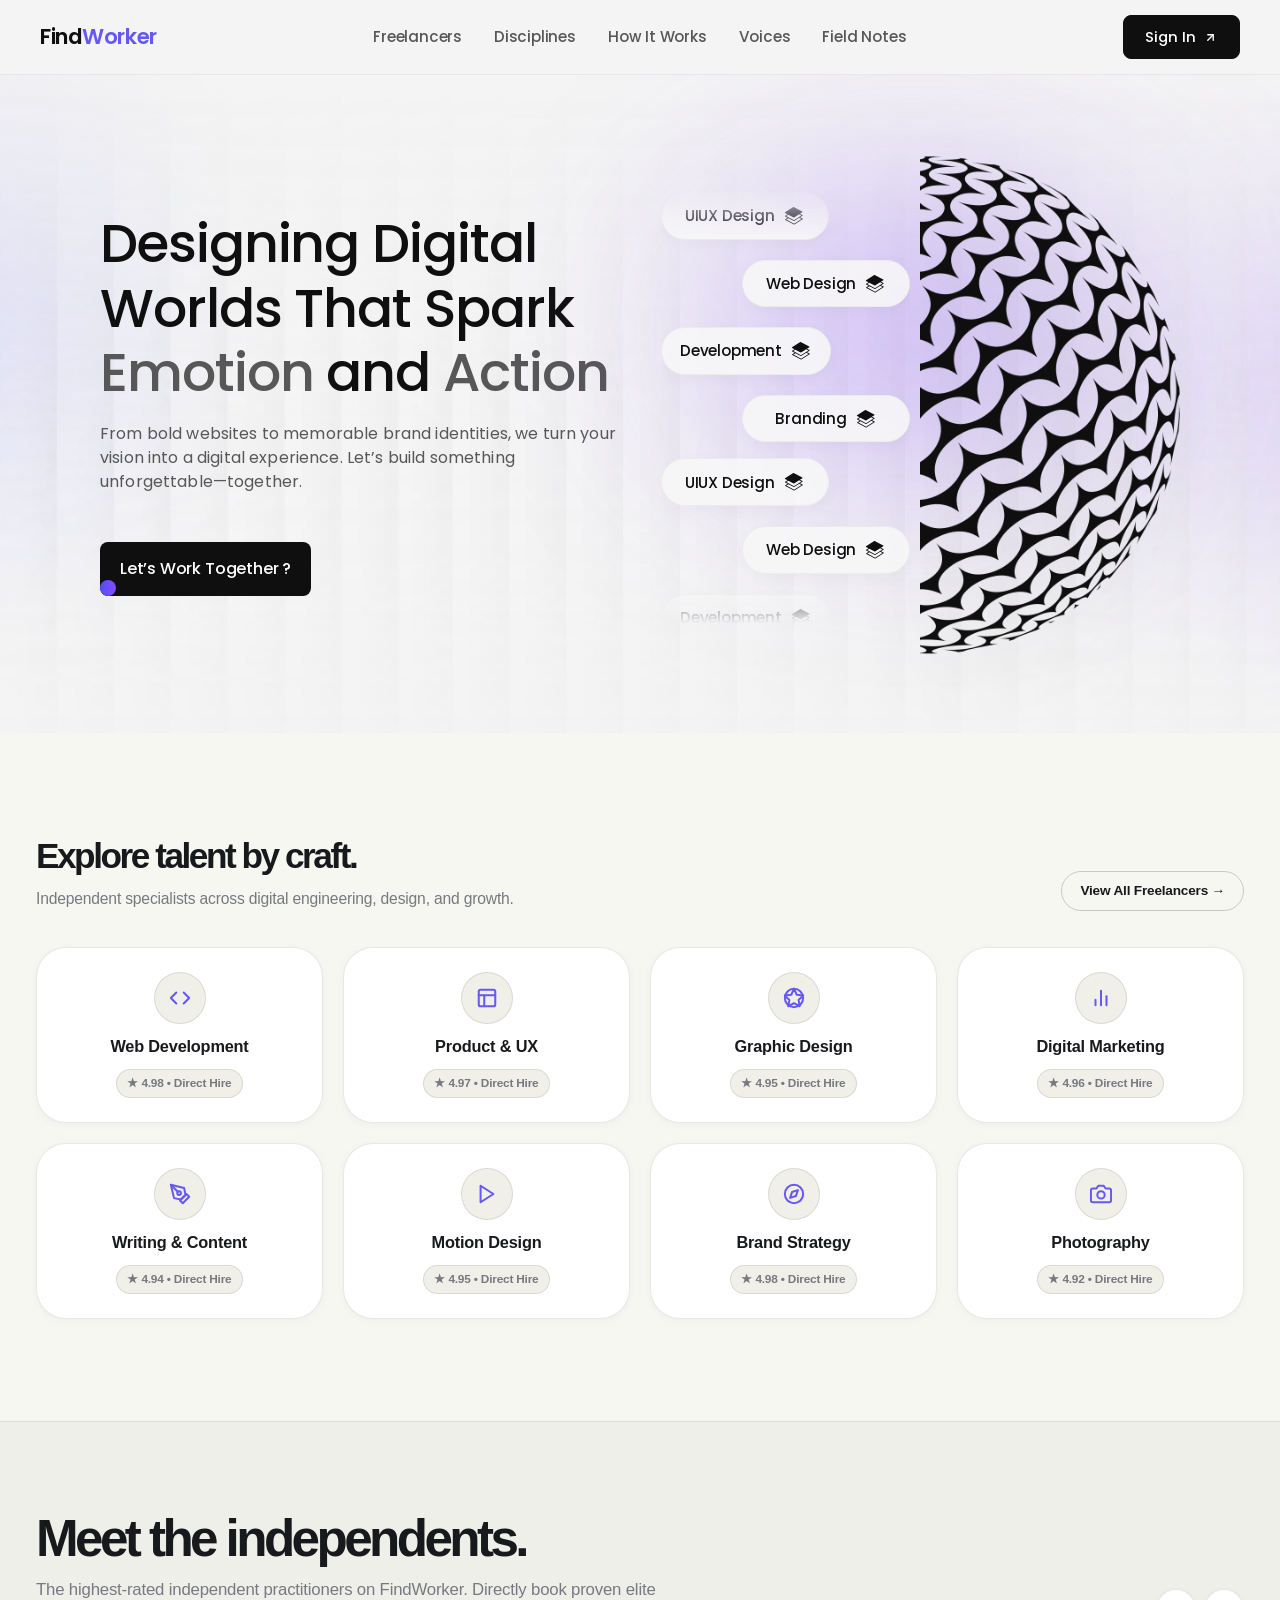
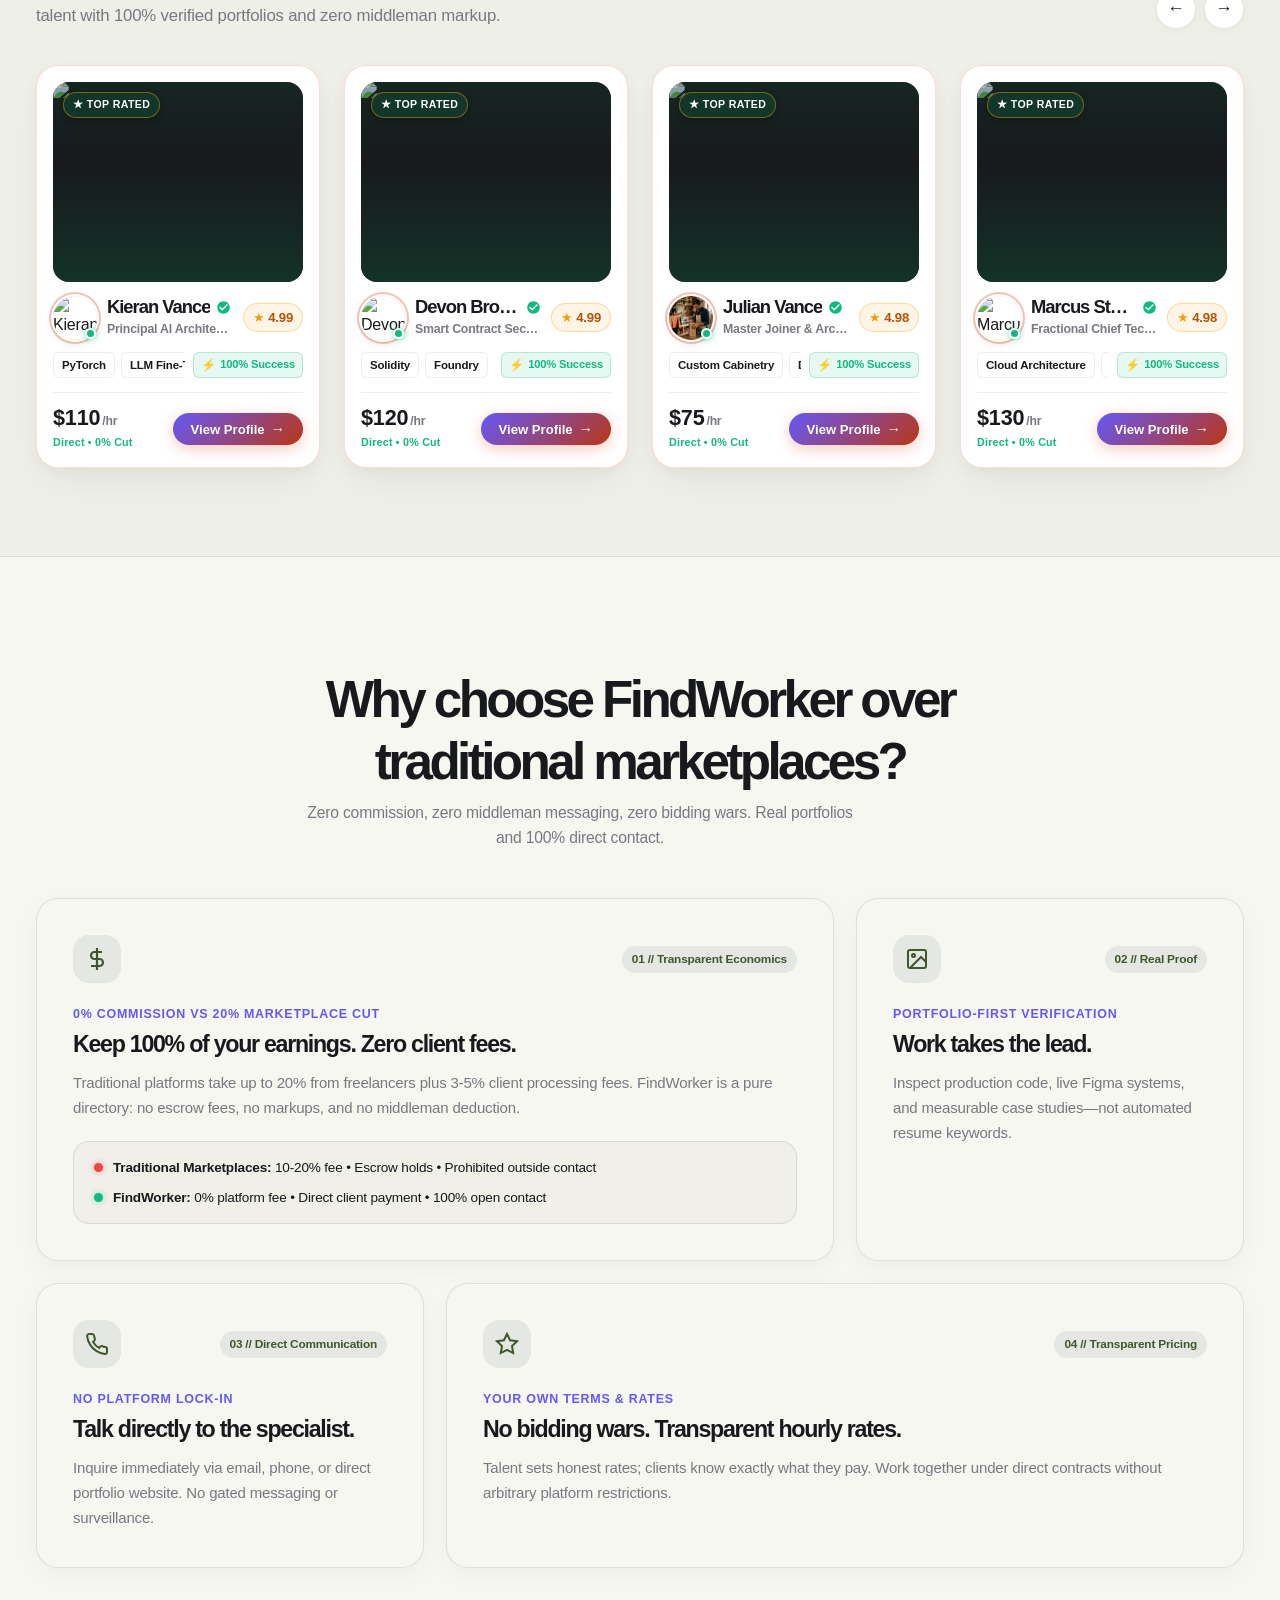
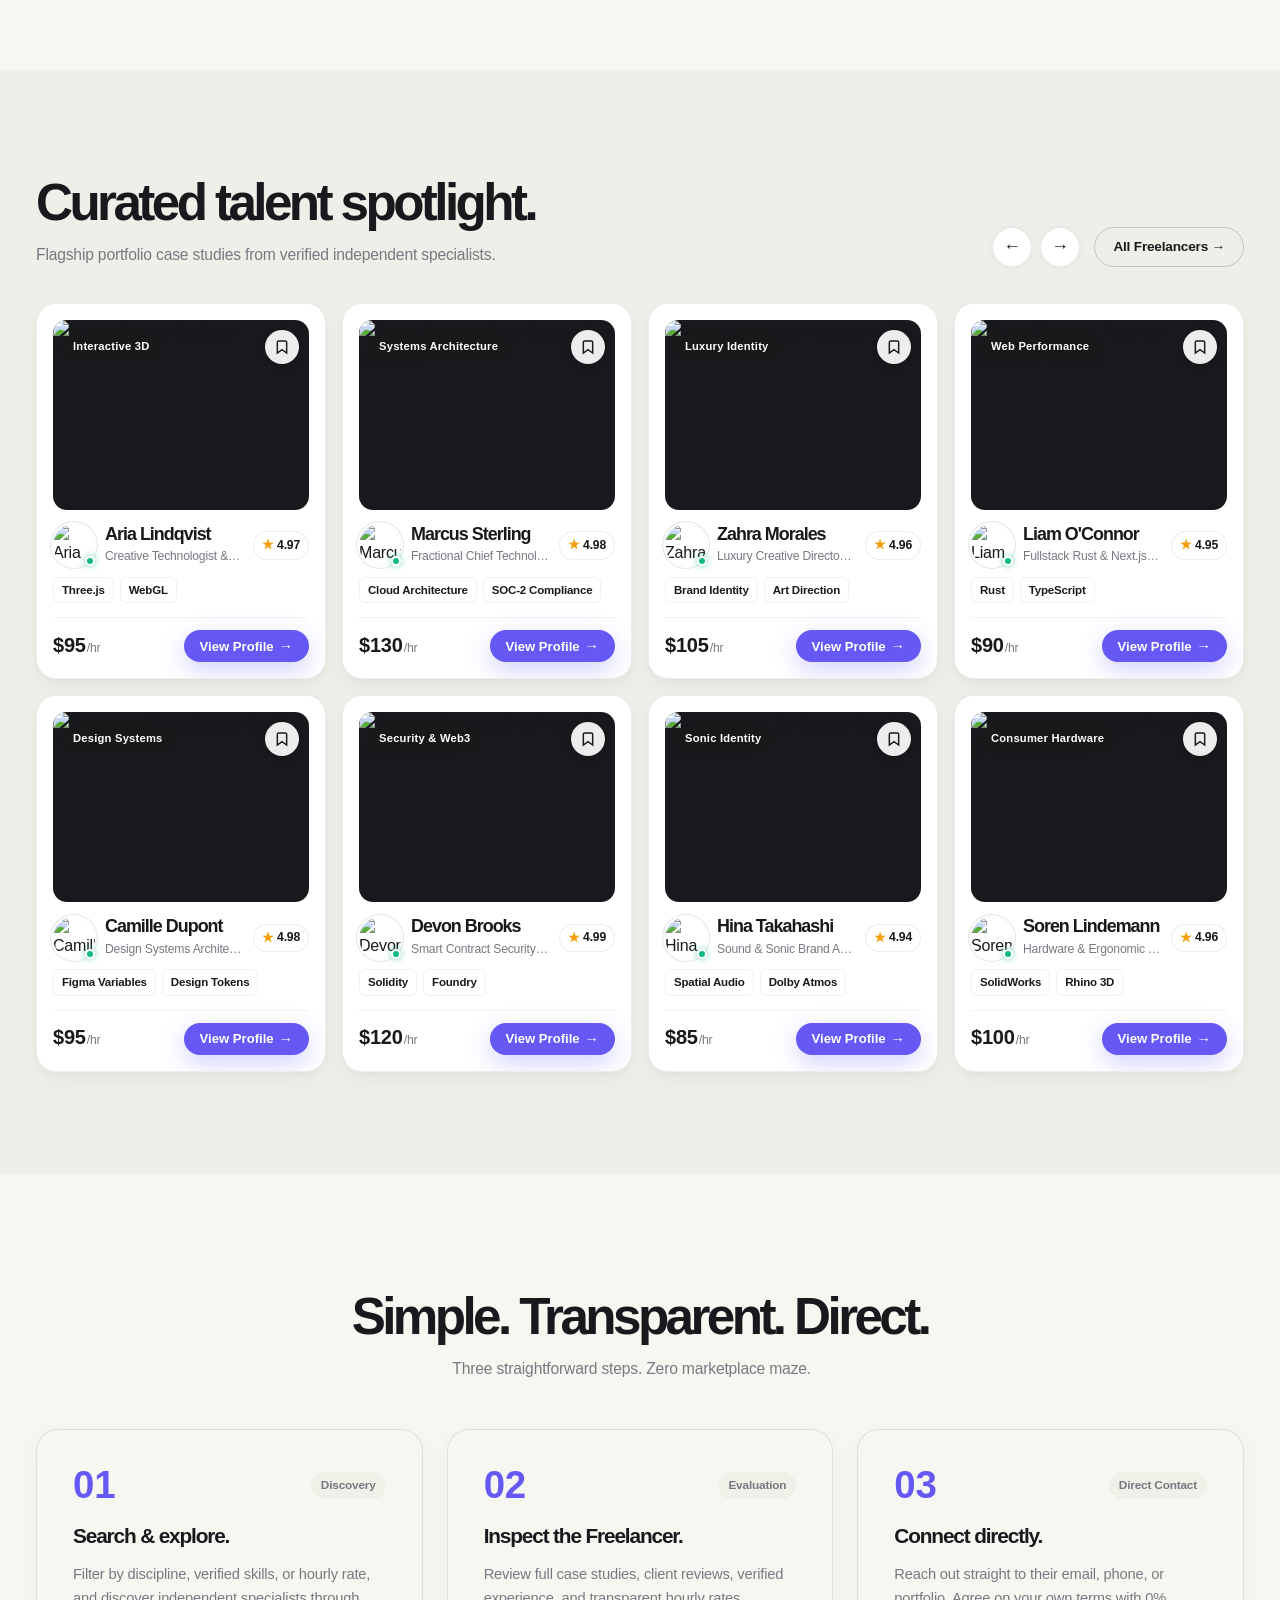
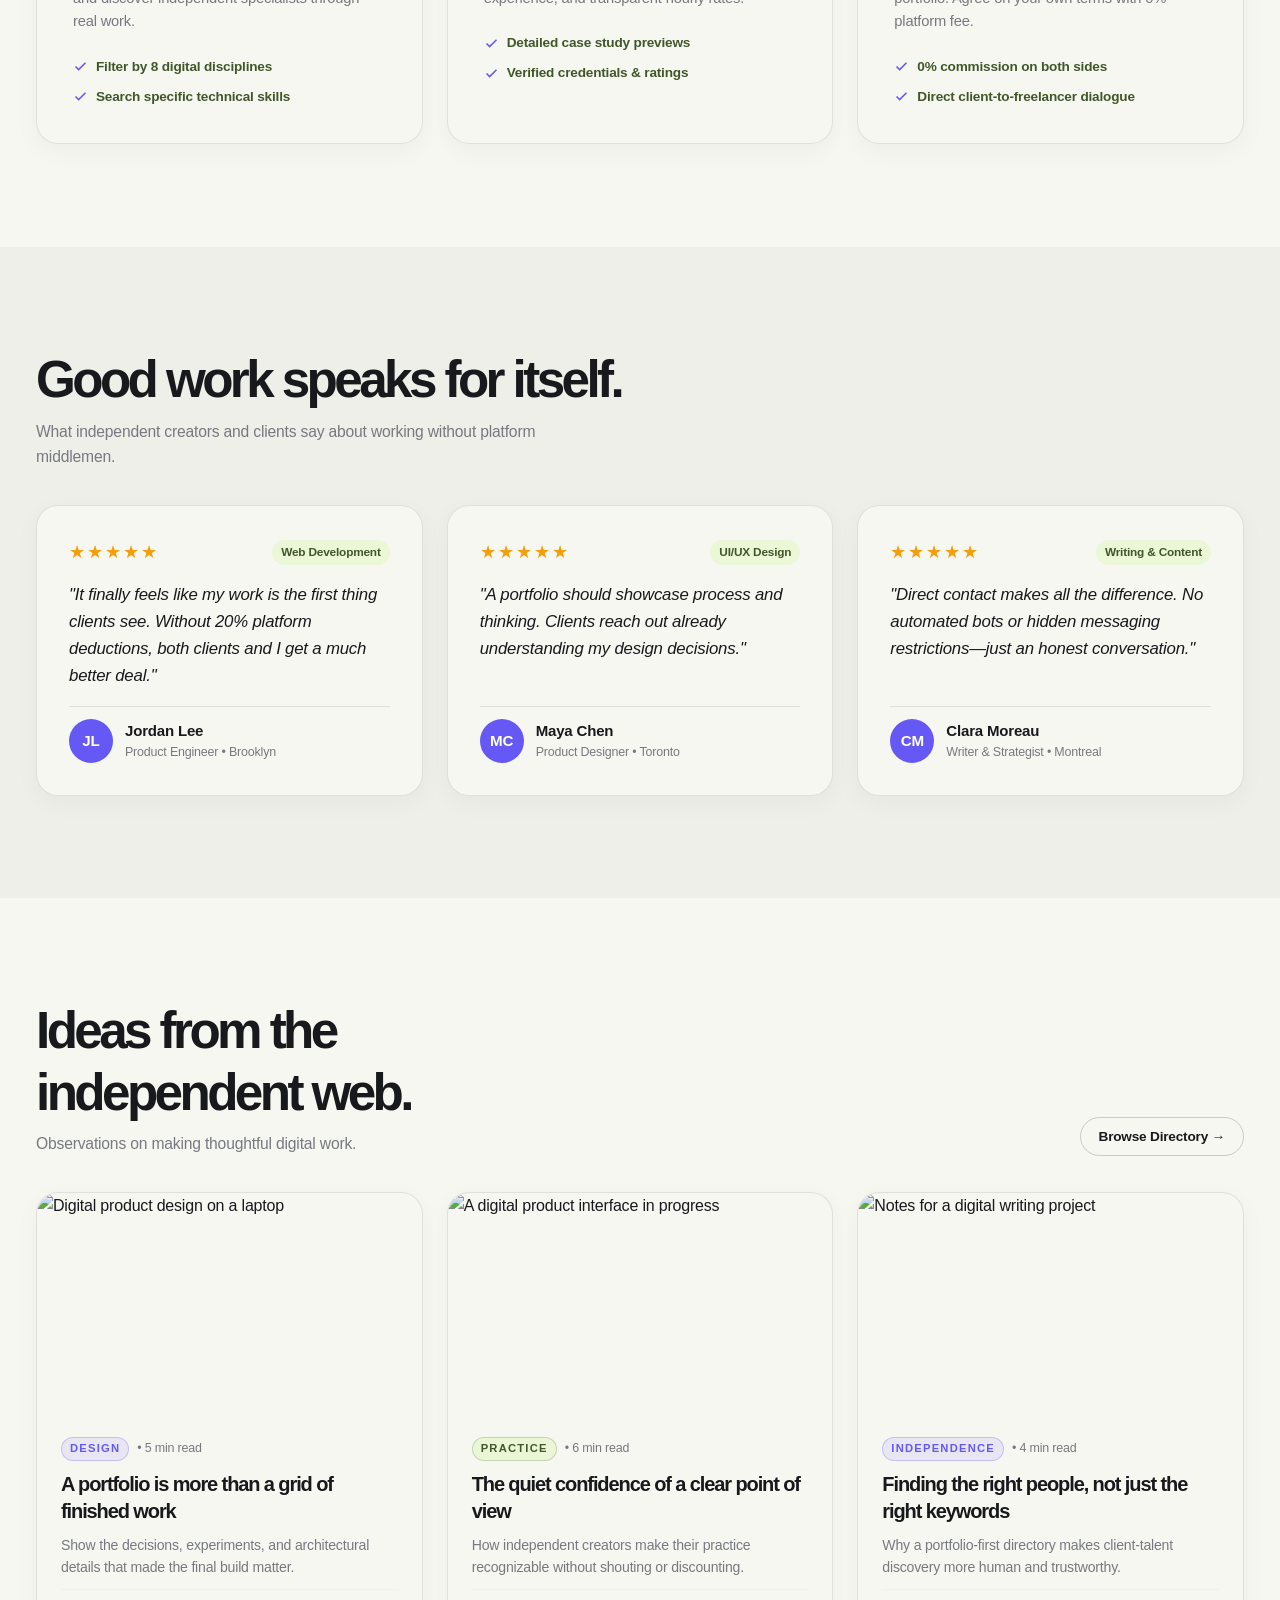
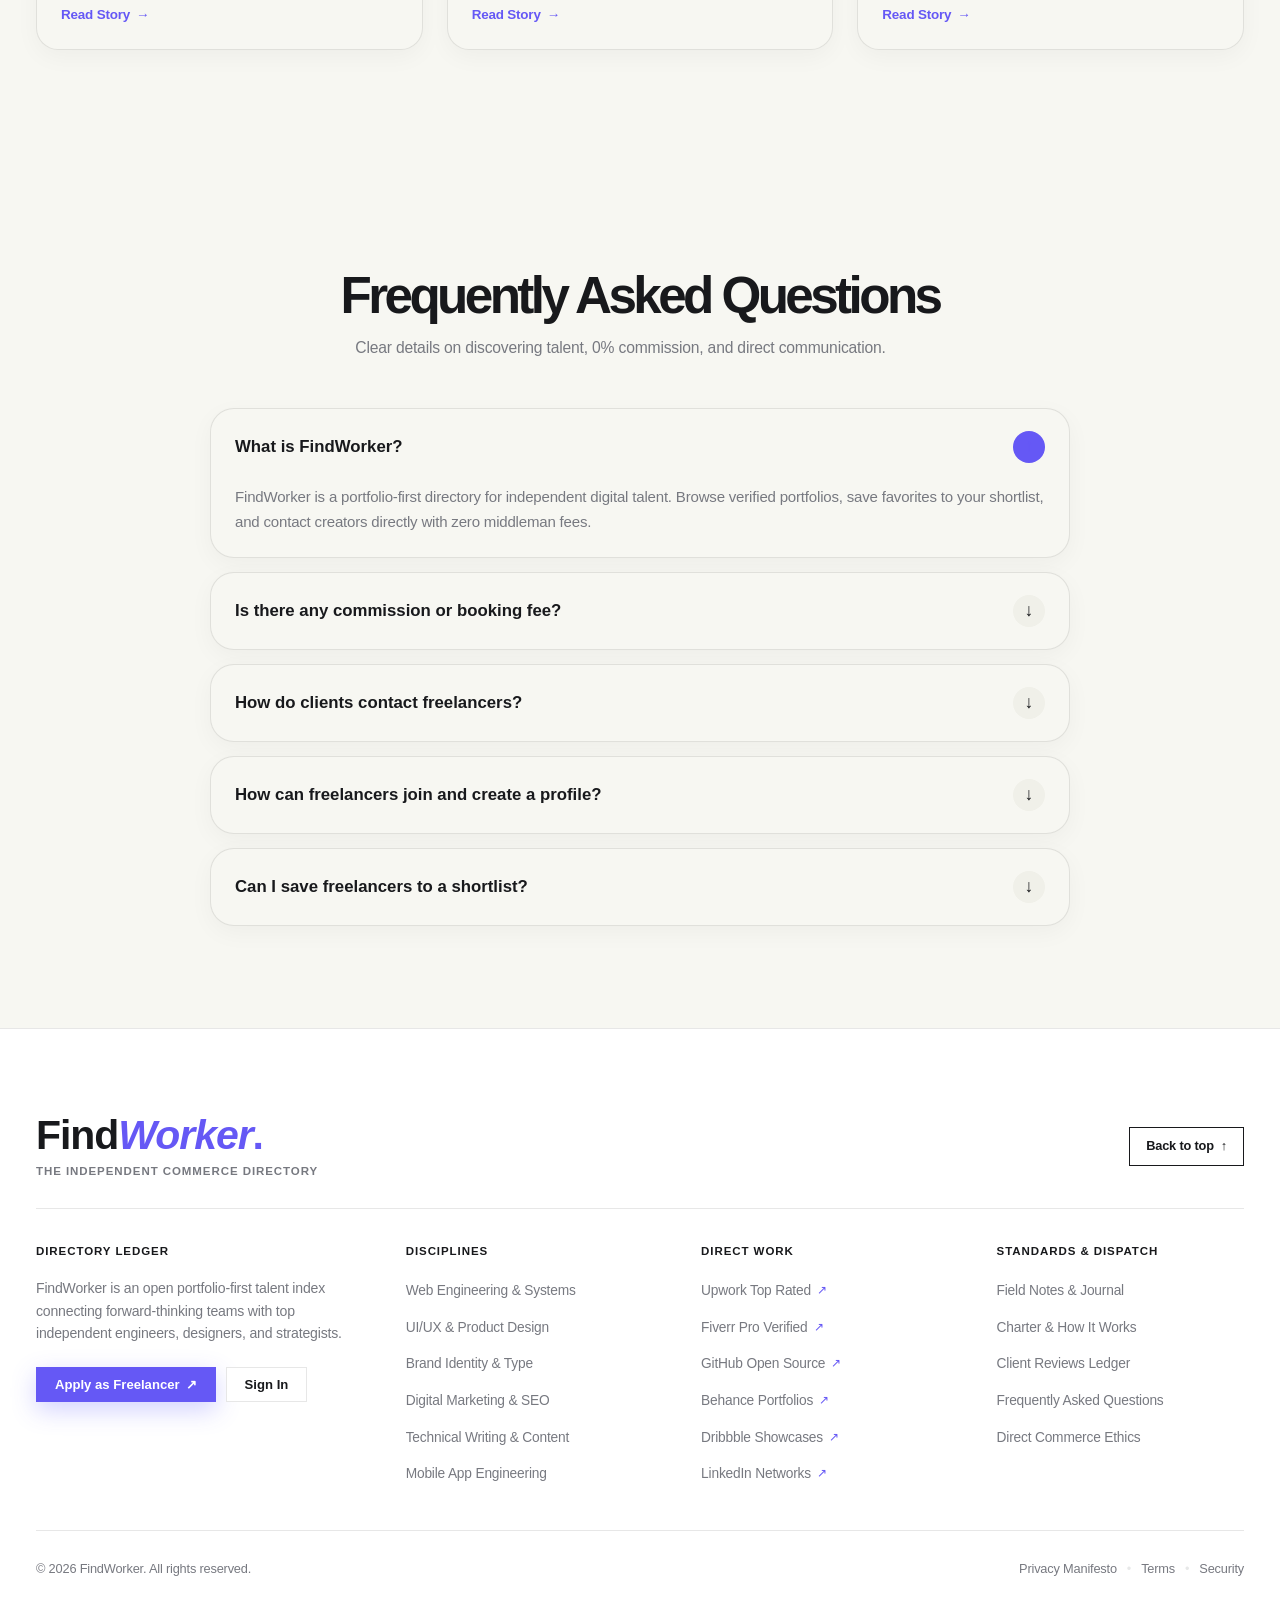
==== commit b046d1d5: "hero design done" ====
--- a/index.html
+++ b/index.html
@@ -7,10 +7,10 @@
   <meta name="description" content="Discover independent digital talent by the work they make. Explore thoughtful portfolios from designers, developers, writers, and strategists, then connect directly.">
   <meta name="keywords" content="FindWorker, freelance designers, web developers, digital marketers, content writers, creative portfolio directory, independent talent">
 
-  <!-- Google Fonts: Instrument Sans, Fraunces & Poppins -->
+  <!-- Google Fonts: Poppins (Hero Brand Font) -->
   <link rel="preconnect" href="https://fonts.googleapis.com">
   <link rel="preconnect" href="https://fonts.gstatic.com" crossorigin>
-  <link href="https://fonts.googleapis.com/css2?family=Fraunces:ital,opsz,wght@0,9..144,400;0,9..144,500;0,9..144,600;0,9..144,700;1,9..144,400;1,9..144,500;1,9..144,600;1,9..144,700&family=Instrument+Sans:ital,wght@0,400;0,500;0,600;0,700;1,400;1,500;1,600;1,700&family=Poppins:wght@300;400;500;600;700&display=swap" rel="stylesheet">
+  <link href="https://fonts.googleapis.com/css2?family=Poppins:ital,wght@0,300;0,400;0,500;0,600;0,700;1,400;1,500;1,600&display=swap" rel="stylesheet">
 
   <!-- Application Stylesheet -->
   <link rel="stylesheet" href="style/style.css">
@@ -131,13 +131,7 @@
                   <div class="btn-text">Let’s Work Together ?</div>
                   <div class="btn-dot"></div>
                 </a>
-                <div class="active-user-block">
-                  <img src="assets/images/about-avatar-group.webp" loading="lazy" width="100" alt="Active users" class="active-user-avatar-group" onerror="this.onerror=null; this.src='https://cdn.prod.website-files.com/680c9ba3995fd04d3c7741e0/68106cec5d4f5dac0f87f49d_about-avater-group.webp';"/>
-                  <div class="about-active-user">
-                    <div class="text-large medium primary-900">120K+</div>
-                    <div class="text-base">Active users</div>
-                  </div>
-                </div>
+             
               </div>
             </div>
 
--- a/style/style.css
+++ b/style/style.css
@@ -1,66 +1,67 @@
 /* ==========================================================================
    FindWorker — Portfolio-first directory for independent digital talent
 
-   Identity: Vermilion, ink, forest, and warm paper.
-   Typography: Fraunces & Instrument Sans.
+   Identity: Modern Charcoal (#0F0F0F), Violet-Indigo (#504CFF), Minimal Light (#F4F4F4).
+   Typography: Poppins.
    ========================================================================== */
 
 /* --- Custom Properties / Design Tokens --- */
 :root {
-  /* Brand Core Colors */
-  --color-primary: #D6441E;
-  --color-primary-hover: #BF3A17;
-  --color-primary-active: #9E2D10;
-  --color-primary-light: rgba(214, 68, 30, 0.09);
-  --color-primary-glow: rgba(214, 68, 30, 0.28);
-  --color-primary-border: rgba(214, 68, 30, 0.28);
-
-  --color-secondary: #1B1A17;
-  --color-secondary-hover: #2B2925;
-  --color-secondary-surface: #24221E;
-  --color-secondary-muted: #575249;
-  --color-secondary-faint: rgba(27, 26, 23, 0.06);
-
-  --color-foreground: #123A2C;
-  --color-foreground-light: #1A5440;
-  --color-foreground-muted: rgba(18, 58, 44, 0.75);
-  --color-foreground-faint: rgba(18, 58, 44, 0.08);
-  --color-foreground-border: rgba(18, 58, 44, 0.22);
-
-  --color-background: #F4EFE6;
-  --color-background-soft: #EDE6D8;
-  --color-background-card: #FAF7F2;
+  /* Brand Core Colors (InoVis Clean Hero Palette) */
+  --color-primary: #504CFF;
+  --color-primary-hover: #403BEE;
+  --color-primary-active: #322DC8;
+  --color-primary-light: rgba(80, 76, 255, 0.08);
+  --color-primary-glow: rgba(133, 76, 255, 0.28);
+  --color-primary-border: rgba(80, 76, 255, 0.22);
+
+  --color-secondary: #0F0F0F;
+  --color-secondary-hover: #262626;
+  --color-secondary-surface: #1E1E1E;
+  --color-secondary-muted: #575757;
+  --color-secondary-faint: rgba(15, 15, 15, 0.04);
+
+  --color-foreground: #0F0F0F;
+  --color-foreground-light: #262626;
+  --color-foreground-muted: #575757;
+  --color-foreground-faint: rgba(15, 15, 15, 0.04);
+  --color-foreground-border: #EBEBEB;
+
+  --color-background: #F4F4F4;
+  --color-background-soft: #EDEDED;
+  --color-background-card: #FFFFFF;
   --color-background-pure: #FFFFFF;
-  --color-background-muted: #E5DDCF;
-
-  /* Supplemental Luxury Tones */
-  --color-gold: #D97706;
-  --color-gold-light: rgba(217, 119, 6, 0.12);
+  --color-background-muted: #EBEBEB;
+
+  /* Supplemental Clean Tones */
+  --color-accent-purple: #854CFF;
+  --color-gold: #F59E0B;
+  --color-gold-light: rgba(245, 158, 11, 0.12);
   --color-emerald: #10B981;
   --color-emerald-light: rgba(16, 185, 129, 0.12);
 
-  --color-border: rgba(27, 26, 23, 0.11);
-  --color-border-dark: rgba(27, 26, 23, 0.22);
-  --color-border-light: rgba(27, 26, 23, 0.06);
-
-  /* Typography */
-  --font-display: 'Fraunces', Georgia, serif;
-  --font-sans: 'Instrument Sans', -apple-system, BlinkMacSystemFont, 'Segoe UI', Roboto, sans-serif;
-
-  /* High-End Layered Shadows */
-  --shadow-xs: 0 1px 3px rgba(27, 26, 23, 0.04);
-  --shadow-sm: 0 2px 8px rgba(27, 26, 23, 0.05), 0 1px 2px rgba(27, 26, 23, 0.04);
-  --shadow-md: 0 10px 28px rgba(27, 26, 23, 0.07), 0 3px 8px rgba(27, 26, 23, 0.04);
-  --shadow-lg: 0 18px 48px rgba(27, 26, 23, 0.10), 0 6px 16px rgba(27, 26, 23, 0.05);
-  --shadow-xl: 0 28px 72px rgba(27, 26, 23, 0.14), 0 8px 24px rgba(27, 26, 23, 0.06);
-  --shadow-primary: 0 8px 24px rgba(214, 68, 30, 0.30);
+  --color-border: #EBEBEB;
+  --color-border-dark: #DCDCDC;
+  --color-border-light: #F0F0F0;
+
+  /* Typography: Poppins from Hero Section */
+  --font-display: 'Poppins', -apple-system, BlinkMacSystemFont, 'Segoe UI', Roboto, sans-serif;
+  --font-sans: 'Poppins', -apple-system, BlinkMacSystemFont, 'Segoe UI', Roboto, sans-serif;
+
+  /* High-End Clean Layered Shadows */
+  --shadow-xs: 0 1px 3px rgba(0, 0, 0, 0.04);
+  --shadow-sm: 0 2px 8px rgba(0, 0, 0, 0.05), 0 1px 2px rgba(0, 0, 0, 0.03);
+  --shadow-md: 0 8px 24px rgba(0, 0, 0, 0.06), 0 2px 6px rgba(0, 0, 0, 0.04);
+  --shadow-lg: 0 16px 40px rgba(0, 0, 0, 0.08), 0 4px 12px rgba(0, 0, 0, 0.04);
+  --shadow-xl: 0 24px 60px rgba(0, 0, 0, 0.10), 0 6px 18px rgba(0, 0, 0, 0.05);
+  --shadow-primary: 0 8px 24px rgba(80, 76, 255, 0.25);
 
   /* Radii */
-  --radius-xs: 5px;
+  --radius-xs: 4px;
   --radius-sm: 8px;
-  --radius-md: 14px;
-  --radius-lg: 20px;
-  --radius-xl: 28px;
+  --radius-md: 12px;
+  --radius-lg: 18px;
+  --radius-xl: 24px;
   --radius-full: 9999px;
 
   /* Transitions */
@@ -68,7 +69,7 @@
   --transition-normal: 260ms cubic-bezier(0.16, 1, 0.3, 1);
   --transition-spring: 420ms cubic-bezier(0.175, 0.885, 0.32, 1.275);
 
-  --container-max: 1360px;
+  --container-max: 1440px;
 }
 
 /* --- Global Reset & Base Styles --- */
@@ -95,15 +96,8 @@
   overflow-x: hidden;
 }
 
-/* Subtle Linen Parchment Grain Pattern */
 body::before {
-  content: "";
-  position: fixed;
-  inset: 0;
-  background-image: radial-gradient(rgba(27, 26, 23, 0.032) 1px, transparent 1px);
-  background-size: 24px 24px;
-  pointer-events: none;
-  z-index: -1;
+  display: none;
 }
 
 ::selection {
@@ -113,16 +107,16 @@
 
 /* Custom Sleek Scrollbar */
 ::-webkit-scrollbar {
-  width: 9px;
-  height: 9px;
+  width: 8px;
+  height: 8px;
 }
 
 ::-webkit-scrollbar-track {
-  background: var(--color-background-soft);
+  background: var(--color-background);
 }
 
 ::-webkit-scrollbar-thumb {
-  background: rgba(27, 26, 23, 0.22);
+  background: rgba(15, 15, 15, 0.18);
   border-radius: var(--radius-full);
 }
 
@@ -136,8 +130,7 @@
   color: var(--color-secondary);
   font-weight: 600;
   line-height: 1.2;
-  letter-spacing: -0.018em;
-  font-variation-settings: 'opsz' 36;
+  letter-spacing: -0.02em;
 }
 
 h1 {
@@ -248,7 +241,7 @@
 }
 
 .badge-tier-pro {
-  background: linear-gradient(135deg, #1B1A17 0%, #2A2824 100%);
+  background: linear-gradient(135deg, #0F0F0F 0%, #2A2824 100%);
   color: #FBBF24;
   font-size: 0.74rem;
   font-weight: 700;
@@ -1292,7 +1285,7 @@
 
 .bento-card-wide {
   grid-column: span 2;
-  background: linear-gradient(135deg, #FAF7F2 0%, #FFFFFF 100%);
+  background: linear-gradient(135deg, #FFFFFF 0%, #FFFFFF 100%);
 }
 
 .bento-icon-tag-row {
@@ -4106,7 +4099,7 @@
   background-color: var(--color-background);
   background-image:
     radial-gradient(ellipse at 92% 15%, rgba(214, 68, 30, 0.1), transparent 28%),
-    linear-gradient(180deg, #F4EFE6 0%, #F4EFE6 76%, rgba(18, 58, 44, 0.045) 100%);
+    linear-gradient(180deg, #F4F4F4 0%, #F4F4F4 76%, rgba(18, 58, 44, 0.045) 100%);
 }
 
 .hero-section::before {
@@ -4132,9 +4125,9 @@
   color: var(--color-background);
   background:
     radial-gradient(ellipse at 50% 40%, transparent 0 23%, rgba(244, 239, 230, 0.16) 23.3% 23.8%, transparent 24.1%),
-    radial-gradient(circle at 72% 24%, #D6441E 0 11%, transparent 11.3%),
-    radial-gradient(ellipse at 25% 78%, rgba(214, 68, 30, 0.92) 0 18%, transparent 18.5%),
-    linear-gradient(155deg, #123A2C 8%, #1B1A17 76%);
+    radial-gradient(circle at 72% 24%, #504CFF 0 11%, transparent 11.3%),
+    radial-gradient(ellipse at 25% 78%, rgba(80, 76, 255, 0.92) 0 18%, transparent 18.5%),
+    linear-gradient(155deg, #0F0F0F 8%, #0F0F0F 76%);
   box-shadow: 0 32px 80px rgba(27, 26, 23, 0.18);
   font: 600 0.62rem/1 var(--font-sans);
   letter-spacing: 0.16em;
@@ -4280,7 +4273,7 @@
     padding-bottom: 48px;
     background-image:
       radial-gradient(ellipse at 95% 7%, rgba(214, 68, 30, 0.12), transparent 30%),
-      linear-gradient(180deg, #F4EFE6, #F4EFE6 82%, rgba(18, 58, 44, 0.045));
+      linear-gradient(180deg, #F4F4F4, #F4F4F4 82%, rgba(18, 58, 44, 0.045));
   }
 
   .hero-section::before {
@@ -4347,7 +4340,7 @@
   background-color: var(--color-background);
   background-image:
     radial-gradient(ellipse at 92% 15%, rgba(214, 68, 30, 0.1), transparent 28%),
-    linear-gradient(180deg, #F4EFE6 0%, #F4EFE6 76%, rgba(18, 58, 44, 0.045) 100%);
+    linear-gradient(180deg, #F4F4F4 0%, #F4F4F4 76%, rgba(18, 58, 44, 0.045) 100%);
 }
 
 .hero-section::before {
@@ -4370,10 +4363,10 @@
   color: var(--color-background);
   background:
     radial-gradient(ellipse at 50% 40%, transparent 0 23%, rgba(244, 239, 230, 0.16) 23.3% 23.8%, transparent 24.1%),
-    radial-gradient(circle at 72% 24%, #D6441E 0 11%, transparent 11.3%),
-    radial-gradient(ellipse at 25% 78%, rgba(214, 68, 30, 0.92) 0 18%, transparent 18.5%),
+    radial-gradient(circle at 72% 24%, #504CFF 0 11%, transparent 11.3%),
+    radial-gradient(ellipse at 25% 78%, rgba(80, 76, 255, 0.92) 0 18%, transparent 18.5%),
     linear-gradient(145deg, transparent 0 47%, rgba(244, 239, 230, 0.16) 47.2% 47.8%, transparent 48%),
-    linear-gradient(155deg, #123A2C 8%, #1B1A17 76%);
+    linear-gradient(155deg, #0F0F0F 8%, #0F0F0F 76%);
   box-shadow: 0 32px 80px rgba(27, 26, 23, 0.18);
   font-size: 0.62rem;
   animation: heroArtworkDrift 9s ease-in-out infinite;
@@ -4519,7 +4512,7 @@
     padding-bottom: 48px;
     background-image:
       radial-gradient(ellipse at 95% 7%, rgba(214, 68, 30, 0.12), transparent 30%),
-      linear-gradient(180deg, #F4EFE6, #F4EFE6 82%, rgba(18, 58, 44, 0.045));
+      linear-gradient(180deg, #F4F4F4, #F4F4F4 82%, rgba(18, 58, 44, 0.045));
   }
 
   .hero-section::before {
@@ -4663,7 +4656,7 @@
 .brand-symbol {
   border-radius: 13px;
   background: var(--color-secondary);
-  color: #D6441E;
+  color: #504CFF;
   box-shadow: none;
 }
 
@@ -4793,7 +4786,7 @@
 }
 
 .pulse-dot-green {
-  background: #D6441E;
+  background: #504CFF;
   box-shadow: 0 0 14px rgba(185, 243, 106, 0.7);
 }
 
@@ -4809,7 +4802,7 @@
 }
 
 .hero-title em {
-  color: #D6441E;
+  color: #504CFF;
   font-style: normal;
   font-weight: 500;
 }
@@ -4830,9 +4823,9 @@
 
 .hero-ctas-row .btn-primary,
 .matrix-search-btn {
-  background: #D6441E;
-  color: #18191c;
-  box-shadow: 0 10px 28px rgba(185, 243, 106, 0.18);
+  background: #504CFF;
+  color: #FFFFFF;
+  box-shadow: 0 10px 28px rgba(80, 76, 255, 0.25);
 }
 
 .hero-ctas-row .btn-primary:hover,
@@ -4850,7 +4843,7 @@
 }
 
 .hero-ctas-row .btn-white:hover {
-  color: #D6441E;
+  color: #504CFF;
   border-color: rgba(185, 243, 106, 0.6);
   background: rgba(255, 255, 255, 0.09);
 }
@@ -4982,8 +4975,8 @@
 }
 
 .role-category-box:hover .role-icon-circle {
-  background: #D6441E;
-  color: var(--color-secondary);
+  background: #504CFF;
+  color: #FFFFFF;
   transform: rotate(-5deg);
 }
 
@@ -5052,7 +5045,7 @@
   height: clamp(138px, 14vw, 190px);
   margin: -16px -16px 18px;
   overflow: hidden;
-  background: linear-gradient(140deg, #d5d0ff, #D6441E);
+  background: linear-gradient(140deg, #d5d0ff, #504CFF);
 }
 
 .card-project-preview::after {
@@ -5236,7 +5229,7 @@
   background:
     linear-gradient(135deg, rgba(255,255,255,.4) 25%, transparent 25%) 0 0 / 28px 28px,
     linear-gradient(315deg, rgba(255,255,255,.4) 25%, transparent 25%) 0 0 / 28px 28px,
-    linear-gradient(135deg, #d9d5ff, #D6441E);
+    linear-gradient(135deg, #d9d5ff, #504CFF);
   box-shadow: 0 24px 50px rgba(24, 25, 28, 0.11);
   transform: rotate(2deg);
   animation: showcaseFloat 8s ease-in-out infinite;
@@ -5302,7 +5295,7 @@
   height: 132px;
   overflow: hidden;
   border-radius: 14px;
-  background: linear-gradient(135deg, #d9d5ff, #D6441E);
+  background: linear-gradient(135deg, #d9d5ff, #504CFF);
 }
 
 .freelancer-project-thumb img {
@@ -5405,7 +5398,7 @@
 }
 
 .booking-worker-avatar {
-  border: 3px solid #D6441E;
+  border: 3px solid #504CFF;
 }
 
 .profile-tab-btn.active {
@@ -5424,16 +5417,16 @@
 }
 
 .site-footer .brand-symbol {
-  background: #D6441E;
-  color: #18191c;
+  background: #504CFF;
+  color: #FFFFFF;
 }
 
 .site-footer .brand-title span {
-  color: #D6441E;
+  color: #504CFF;
 }
 
 .footer-links a:hover {
-  color: #D6441E;
+  color: #504CFF;
 }
 
 .back-to-top-btn {
@@ -5890,50 +5883,7 @@
   }
 }
 
-/* Warm editorial color system */
-:root {
-  --color-primary: #D6441E;
-  --color-primary-hover: #D6441E;
-  --color-primary-active: #D6441E;
-  --color-primary-light: rgba(214, 68, 30, 0.1);
-  --color-primary-glow: rgba(214, 68, 30, 0.24);
-  --color-primary-border: rgba(214, 68, 30, 0.34);
-
-  --color-secondary: #1B1A17;
-  --color-secondary-hover: #1B1A17;
-  --color-secondary-surface: #1B1A17;
-  --color-secondary-muted: rgba(27, 26, 23, 0.72);
-  --color-secondary-faint: rgba(27, 26, 23, 0.07);
-
-  --color-foreground: #123A2C;
-  --color-foreground-light: #123A2C;
-  --color-foreground-muted: rgba(18, 58, 44, 0.76);
-  --color-foreground-faint: rgba(18, 58, 44, 0.08);
-  --color-foreground-border: rgba(18, 58, 44, 0.22);
-
-  --color-background: #F4EFE6;
-  --color-background-soft: #F4EFE6;
-  --color-background-card: #F4EFE6;
-  --color-background-pure: #F4EFE6;
-  --color-background-muted: #F4EFE6;
-  --color-gold: #D6441E;
-  --color-gold-light: rgba(214, 68, 30, 0.1);
-  --color-emerald: #123A2C;
-  --color-emerald-light: rgba(18, 58, 44, 0.1);
-
-  --color-border: rgba(27, 26, 23, 0.14);
-  --color-border-dark: rgba(27, 26, 23, 0.24);
-  --color-border-light: rgba(27, 26, 23, 0.08);
-
-  --font-display: 'Fraunces', serif;
-  --font-sans: 'Instrument Sans', sans-serif;
-
-  --shadow-xs: 0 2px 8px rgba(27, 26, 23, 0.04);
-  --shadow-sm: 0 8px 24px rgba(27, 26, 23, 0.06);
-  --shadow-md: 0 16px 42px rgba(27, 26, 23, 0.1);
-  --shadow-lg: 0 28px 74px rgba(27, 26, 23, 0.15);
-  --shadow-primary: 0 10px 28px rgba(214, 68, 30, 0.2);
-}
+/* Global Theme Consistency: Driven cleanly by primary :root design tokens */
 
 body {
   color: var(--color-secondary);
@@ -5941,36 +5891,7 @@
 }
 
 body::before {
-  background-image: radial-gradient(rgba(18, 58, 44, 0.055) 0.55px, transparent 0.55px);
-}
-
-h1,
-h2,
-h3,
-h4,
-h5,
-h6,
-.brand-title,
-.card-worker-name,
-.freelancer-name,
-.profile-name,
-.cta-title {
-  /* color: var(--color-foreground); */
-  font-family: var(--font-display);
-}
-
-p,
-.brand-tagline,
-.nav-link,
-.freelancer-bio-text,
-.section-subtitle {
-  color: var(--color-secondary-muted);
-}
-
-.site-header,
-.site-header.scrolled {
-  background: rgba(244, 239, 230, 0.94);
-  border-bottom-color: var(--color-border);
+  display: none !important;
 }
 
 .brand-symbol {
@@ -6050,7 +5971,7 @@
   background-image:
     radial-gradient(ellipse at 80% 18%, rgba(214, 68, 30, 0.3), transparent 34%),
     radial-gradient(ellipse at 92% 76%, rgba(18, 58, 44, 0.72), transparent 36%),
-    linear-gradient(125deg, #1B1A17, #123A2C);
+    linear-gradient(125deg, #0F0F0F, #0F0F0F);
 }
 
 .hero-section::before {
@@ -6066,7 +5987,7 @@
     linear-gradient(137deg, transparent 0 54%, rgba(244, 239, 230, 0.3) 54.2% 54.8%, transparent 55%),
     radial-gradient(ellipse at 74% 61%, rgba(214, 68, 30, 0.9), transparent 38%),
     radial-gradient(ellipse at 24% 70%, rgba(18, 58, 44, 0.92), transparent 42%),
-    linear-gradient(135deg, #123A2C, #D6441E);
+    linear-gradient(135deg, #0F0F0F, #504CFF);
 }
 
 .hero-title,
@@ -6078,12 +5999,12 @@
 
 .hero-title em,
 .hero-ctas-row .btn-white:hover {
-  color: #D6441E;
+  color: #504CFF;
 }
 
 .pulse-dot-green {
-  background: #D6441E;
-  box-shadow: 0 0 14px rgba(214, 68, 30, 0.65);
+  background: #504CFF;
+  box-shadow: 0 0 14px rgba(80, 76, 255, 0.65);
 }
 
 .input-group,
@@ -6125,7 +6046,7 @@
 .card-project-preview {
   background:
     radial-gradient(circle at 75% 18%, rgba(214, 68, 30, 0.86), transparent 36%),
-    linear-gradient(135deg, #123A2C, #1B1A17);
+    linear-gradient(135deg, #0F0F0F, #0F0F0F);
 }
 
 .directory-banner-illustration-wrap::before {
@@ -6256,7 +6177,7 @@
   background-color: var(--color-background);
   background-image:
     radial-gradient(ellipse at 92% 15%, rgba(214, 68, 30, 0.1), transparent 28%),
-    linear-gradient(180deg, #F4EFE6 0%, #F4EFE6 76%, rgba(18, 58, 44, 0.045) 100%);
+    linear-gradient(180deg, #F4F4F4 0%, #F4F4F4 76%, rgba(18, 58, 44, 0.045) 100%);
 }
 
 .hero-section::before {
@@ -6282,9 +6203,9 @@
   color: var(--color-background);
   background:
     radial-gradient(ellipse at 50% 40%, transparent 0 23%, rgba(244, 239, 230, 0.16) 23.3% 23.8%, transparent 24.1%),
-    radial-gradient(circle at 72% 24%, #D6441E 0 11%, transparent 11.3%),
+    radial-gradient(circle at 72% 24%, #504CFF 0 11%, transparent 11.3%),
     radial-gradient(ellipse at 25% 78%, rgba(214, 68, 30, 0.92) 0 18%, transparent 18.5%),
-    linear-gradient(155deg, #123A2C 8%, #1B1A17 76%);
+    linear-gradient(155deg, #0F0F0F 8%, #0F0F0F 76%);
   box-shadow: 0 32px 80px rgba(27, 26, 23, 0.18);
   font: 600 0.62rem/1 var(--font-sans);
   letter-spacing: 0.16em;
@@ -6429,7 +6350,7 @@
     padding-bottom: 48px;
     background-image:
       radial-gradient(ellipse at 95% 7%, rgba(214, 68, 30, 0.12), transparent 30%),
-      linear-gradient(180deg, #F4EFE6, #F4EFE6 82%, rgba(18, 58, 44, 0.045));
+      linear-gradient(180deg, #F4F4F4, #F4F4F4 82%, rgba(18, 58, 44, 0.045));
   }
 
   .hero-section::before {
@@ -7081,7 +7002,7 @@
   color: var(--color-secondary);
   background:
     radial-gradient(ellipse at 100% 0%, rgba(214, 68, 30, 0.09), transparent 26%),
-    linear-gradient(180deg, #F4EFE6 0%, #F4EFE6 84%, rgba(18, 58, 44, 0.055) 100%);
+    linear-gradient(180deg, #F4F4F4 0%, #F4F4F4 84%, rgba(18, 58, 44, 0.055) 100%);
 }
 
 .hero-section::before {
@@ -8297,7 +8218,7 @@
 
 .inovis-hero-container {
   width: 100%;
-  max-width: 75rem; /* 1200px */
+  max-width: var(--container-max);
   margin-left: auto;
   margin-right: auto;
   box-sizing: border-box;
@@ -8722,17 +8643,17 @@
 .artisan-specimen-capsule.capsule-elevated:hover,
 .artisan-specimen-capsule.capsule-elevated:focus-visible {
   transform: translateY(-24px) scale(1.04);
-  border-color: #123A2C;
+  border-color: #0F0F0F;
   box-shadow: 0 22px 45px -10px rgba(18, 58, 44, 0.16), 
-              0 0 0 1px #123A2C;
+              0 0 0 1px #0F0F0F;
 }
 
 .artisan-specimen-capsule.capsule-lowered:hover,
 .artisan-specimen-capsule.capsule-lowered:focus-visible {
   transform: translateY(4px) scale(1.04);
-  border-color: #123A2C;
+  border-color: #0F0F0F;
   box-shadow: 0 22px 45px -10px rgba(18, 58, 44, 0.16), 
-              0 0 0 1px #123A2C;
+              0 0 0 1px #0F0F0F;
 }
 
 /* Capsule Layout */
@@ -8875,7 +8796,7 @@
   font-family: ui-monospace, SFMono-Regular, monospace;
   font-size: 0.9rem;
   font-weight: 800;
-  color: #123A2C;
+  color: #0F0F0F;
 }
 
 .capsule-rate-badge small {
@@ -8922,7 +8843,7 @@
   border-radius: 50%;
   background: #FFFFFF;
   border: 1px solid rgba(18, 58, 44, 0.14);
-  color: #123A2C;
+  color: #0F0F0F;
   box-shadow: 0 2px 10px rgba(0, 0, 0, 0.05);
   display: inline-flex;
   align-items: center;
@@ -8932,9 +8853,9 @@
 }
 
 .slider-arrow-btn:hover {
-  background: #123A2C;
+  background: #0F0F0F;
   color: #FFFFFF;
-  border-color: #123A2C;
+  border-color: #0F0F0F;
   transform: scale(1.06);
   box-shadow: 0 6px 16px rgba(18, 58, 44, 0.18);
 }
@@ -8949,7 +8870,7 @@
   border-radius: var(--radius-full);
   background: #FFFFFF;
   border: 1px solid rgba(18, 58, 44, 0.14);
-  color: #123A2C;
+  color: #0F0F0F;
   box-shadow: 0 2px 10px rgba(0, 0, 0, 0.05);
   font-size: 0.75rem;
   font-weight: 700;
@@ -8962,7 +8883,7 @@
 }
 
 .slider-pause-btn:hover {
-  background: #FAF7F2;
+  background: #FFFFFF;
   border-color: rgba(18, 58, 44, 0.25);
   color: #0A2219;
 }
@@ -9660,7 +9581,7 @@
   display: flex;
   align-items: center;
   gap: 3px;
-  background: #FAF7F2;
+  background: #FFFFFF;
   border: 1px solid rgba(27, 26, 23, 0.08);
   padding: 3px 8px;
   border-radius: var(--radius-full);
@@ -9690,7 +9611,7 @@
 
 .spotlight-skill-pill,
 .freelancer-grid-card .skill-chip {
-  background: #FAF7F2;
+  background: #FFFFFF;
   border: 1px solid rgba(27, 26, 23, 0.06);
   color: var(--color-secondary);
   font-size: 0.72rem;
@@ -9831,7 +9752,7 @@
 .top-freelancers-showcase-section {
   background:
     radial-gradient(1200px 600px at 50% -80px, rgba(214, 68, 30, 0.08) 0%, rgba(18, 58, 44, 0.04) 50%, var(--color-background-soft) 100%),
-    linear-gradient(180deg, #FBF8F3 0%, #F5EFE6 50%, #FAF7F2 100%);
+    linear-gradient(180deg, #FBF8F3 0%, #F5EFE6 50%, #FFFFFF 100%);
   position: relative;
   border-top: 1px solid rgba(27, 26, 23, 0.08);
   border-bottom: 1px solid rgba(27, 26, 23, 0.08);
@@ -9961,7 +9882,7 @@
   left: 0;
   right: 0;
   height: 3.5px;
-  background: linear-gradient(90deg, #D6441E 0%, #F59E0B 40%, #10B981 75%, #123A2C 100%);
+  background: linear-gradient(90deg, #504CFF 0%, #854CFF 40%, #10B981 75%, #0F0F0F 100%);
   z-index: 10;
   transition: height 0.3s ease;
 }
@@ -10239,7 +10160,7 @@
 }
 
 .vip-card-skill-tag {
-  background: #FAF7F2;
+  background: #FFFFFF;
   border: 1px solid rgba(27, 26, 23, 0.08);
   color: var(--color-secondary);
   font-size: 0.72rem;
@@ -10728,7 +10649,7 @@
   width: 18px;
   height: 18px;
   border-radius: 50%;
-  background: var(--color-forest, #123A2C);
+  background: var(--color-forest, #0F0F0F);
   color: #fff;
   display: flex;
   align-items: center;
@@ -10758,7 +10679,7 @@
 .byline-author-rate {
   font-size: 0.78rem;
   font-weight: 700;
-  color: var(--color-forest, #123A2C);
+  color: var(--color-forest, #0F0F0F);
   background: rgba(18, 58, 44, 0.08);
   padding: 2px 8px;
   border-radius: var(--radius-full);
@@ -11104,7 +11025,7 @@
 /* Key Takeaways Box */
 .editorial-takeaways-box {
   margin: 40px 0;
-  background: linear-gradient(145deg, #FAF7F2, #F4EFE6);
+  background: linear-gradient(145deg, #FFFFFF, #F4F4F4);
   border: 1px solid var(--color-border);
   border-radius: var(--radius-xl);
   padding: 28px 32px;
@@ -11120,7 +11041,7 @@
   font-weight: 700;
   letter-spacing: 0.06em;
   text-transform: uppercase;
-  color: var(--color-forest, #123A2C);
+  color: var(--color-forest, #0F0F0F);
   background: rgba(18, 58, 44, 0.09);
   padding: 4px 12px;
   border-radius: var(--radius-full);
@@ -11155,7 +11076,7 @@
 }
 
 .takeaways-check {
-  color: var(--color-forest, #123A2C);
+  color: var(--color-forest, #0F0F0F);
   font-weight: 700;
   flex-shrink: 0;
   margin-top: 2px;
@@ -11385,7 +11306,7 @@
   font-family: var(--font-display);
   font-size: 1.35rem;
   font-weight: 700;
-  color: var(--color-forest, #123A2C);
+  color: var(--color-forest, #0F0F0F);
 }
 
 .author-bio-rate-badge .rate-unit {
@@ -11619,103 +11540,77 @@
    THE ARCHITECTURAL FULL-WIDTH TOP NAVBAR (NON-STICKY, NON-ROUNDED)
    Strictly uses existing brand colors and fonts. No gradients. No rounded pills.
    ========================================================================== */
+/* ==========================================================================
+   INOVIS MINIMALIST SIMPLICITY NAVBAR (#site-header)
+   Pure simplicity, Poppins typography, frosted light backdrop, seamless hero integration
+   ========================================================================== */
 .site-header {
-  position: relative !important;
-  top: auto !important;
-  left: auto !important;
-  right: auto !important;
+  position: sticky !important;
+  top: 0 !important;
+  left: 0 !important;
+  right: 0 !important;
   width: 100% !important;
   max-width: 100% !important;
   margin: 0 !important;
   padding: 0 !important;
-  background: var(--color-background-card) !important;
+  background-color: rgba(244, 244, 244, 0.94) !important;
+  backdrop-filter: blur(16px) !important;
+  -webkit-backdrop-filter: blur(16px) !important;
   border: none !important;
-  border-bottom: 1px solid var(--color-border) !important;
+  border-bottom: 1px solid rgba(0, 0, 0, 0.05) !important;
   box-shadow: none !important;
-  pointer-events: auto !important;
-  z-index: 200 !important;
-  transition: none !important;
+  z-index: 1000 !important;
+  transition: all 0.25s ease !important;
 }
 
 .site-header.scrolled,
 .site-header.header-scrolled {
-  position: relative !important;
-  top: auto !important;
-  padding: 0 !important;
-  box-shadow: none !important;
+  background-color: rgba(244, 244, 244, 0.98) !important;
+  border-bottom: 1px solid rgba(0, 0, 0, 0.08) !important;
+  box-shadow: 0 4px 20px rgba(0, 0, 0, 0.03) !important;
 }
 
 .header-floating-island {
-  pointer-events: auto !important;
   width: 100% !important;
   max-width: 100% !important;
   margin: 0 !important;
+  padding: 0 !important;
   background: transparent !important;
   border: none !important;
   border-radius: 0 !important;
   box-shadow: none !important;
-  position: relative !important;
-  padding: 0 !important;
-}
-
-.site-header.scrolled .header-floating-island,
-.site-header.header-scrolled .header-floating-island {
-  background: transparent !important;
-  border: none !important;
-  box-shadow: none !important;
 }
 
 .header-inner {
   display: flex !important;
   align-items: center !important;
   justify-content: space-between !important;
-  height: 72px !important;
+  height: 74px !important;
+  
   max-width: var(--container-max) !important;
   margin: 0 auto !important;
-  padding: 0 28px !important;
+  padding: 0 clamp(1.25rem, 5%, 2.5rem) !important;
   width: 100% !important;
   box-sizing: border-box !important;
-  transition: none !important;
+  transition: height 0.25s ease !important;
 }
 
 .site-header.scrolled .header-inner,
 .site-header.header-scrolled .header-inner {
-  height: 72px !important;
-}
-
-/* 1. Left: Architectural Brand Identity */
+  height: 68px !important;
+}
+
+/* Brand Logo: Clean Minimal Poppins */
 .brand-logo {
   display: flex !important;
   align-items: center !important;
-  gap: 12px !important;
+  gap: 10px !important;
   text-decoration: none !important;
   user-select: none !important;
   cursor: pointer !important;
 }
 
 .brand-symbol {
-  width: 36px !important;
-  height: 36px !important;
-  border-radius: 0 !important;
-  background: var(--color-secondary) !important;
-  border: 1px solid var(--color-secondary) !important;
-  color: var(--color-background) !important;
-  display: flex !important;
-  align-items: center !important;
-  justify-content: center !important;
-  position: relative !important;
-  box-shadow: none !important;
-  transition: background var(--transition-fast), border-color var(--transition-fast) !important;
-  flex-shrink: 0 !important;
-}
-
-.brand-logo:hover .brand-symbol {
-  background: var(--color-primary) !important;
-  border-color: var(--color-primary) !important;
-  transform: none !important;
-}
-
-.brand-symbol-dot {
   display: none !important;
 }
 
@@ -11725,10 +11620,10 @@
 }
 
 .brand-title {
-  font-family: var(--font-display) !important;
-  font-size: 1.32rem !important;
-  font-weight: 700 !important;
-  color: var(--color-secondary) !important;
+  font-family: 'Poppins', var(--font-sans), sans-serif !important;
+  font-size: 1.35rem !important;
+  font-weight: 600 !important;
+  color: #0F0F0F !important;
   line-height: 1 !important;
   letter-spacing: -0.02em !important;
   margin: 0 !important;
@@ -11736,22 +11631,15 @@
 
 .brand-title-accent {
   color: var(--color-primary) !important;
-  font-style: italic !important;
+  font-style: normal !important;
   font-weight: 600 !important;
-  margin-left: 1px !important;
 }
 
 .brand-tagline {
-  font-family: var(--font-sans) !important;
-  font-size: 0.62rem !important;
-  font-weight: 600 !important;
-  letter-spacing: 0.08em !important;
-  color: var(--color-secondary-muted) !important;
-  margin-top: 3px !important;
-  text-transform: uppercase !important;
-}
-
-/* 2. Center: Flat Architectural Navigation Links */
+  display: none !important;
+}
+
+/* Center: Pure Minimalist Navigation Links */
 .main-nav {
   display: flex !important;
   align-items: center !important;
@@ -11761,7 +11649,7 @@
 .nav-capsule-trench {
   display: flex !important;
   align-items: center !important;
-  gap: 2px !important;
+  gap: 2rem !important;
   padding: 0 !important;
   background: transparent !important;
   border: none !important;
@@ -11772,133 +11660,122 @@
 .nav-link {
   display: inline-flex !important;
   align-items: center !important;
-  gap: 6px !important;
-  padding: 10px 16px !important;
+  padding: 8px 0 !important;
   border-radius: 0 !important;
-  font-family: var(--font-sans) !important;
-  font-size: 0.88rem !important;
-  font-weight: 550 !important;
-  color: var(--color-secondary) !important;
+  font-family: 'Poppins', var(--font-sans), sans-serif !important;
+  font-size: 0.95rem !important;
+  font-weight: 500 !important;
+  color: #575757 !important;
   text-decoration: none !important;
   position: relative !important;
-  border: 1px solid transparent !important;
+  border: none !important;
   background: transparent !important;
-  transition: all var(--transition-fast) !important;
+  box-shadow: none !important;
+  transition: color 0.2s ease !important;
 }
 
 .nav-link::after {
+  content: "" !important;
+  display: block !important;
+  position: absolute !important;
+  bottom: 0 !important;
+  left: 0 !important;
+  width: 0% !important;
+  height: 2px !important;
+  background-color: #0F0F0F !important;
+  border-radius: 2px !important;
+  transition: width 0.25s ease !important;
+}
+
+.nav-link:hover {
+  color: #0F0F0F !important;
+  background: transparent !important;
+  border: none !important;
+}
+
+.nav-link:hover::after,
+.nav-link.active::after {
+  width: 100% !important;
+}
+
+.nav-link.active {
+  color: #0F0F0F !important;
+  font-weight: 600 !important;
+  background: transparent !important;
+  border: none !important;
+  box-shadow: none !important;
+}
+
+.nav-link-dot,
+.nav-link-badge {
   display: none !important;
 }
 
-.nav-link:hover {
-  color: var(--color-primary) !important;
-  background: rgba(27, 26, 23, 0.04) !important;
-  border-color: rgba(27, 26, 23, 0.08) !important;
-}
-
-.nav-link.active {
-  color: var(--color-primary) !important;
-  background: var(--color-background-pure) !important;
-  font-weight: 600 !important;
-  border: 1px solid var(--color-border) !important;
-  box-shadow: none !important;
-}
-
-.nav-link-dot {
-  width: 5px !important;
-  height: 5px !important;
-  border-radius: 0 !important;
-  background: var(--color-primary) !important;
-  box-shadow: none !important;
-}
-
-.nav-link-badge {
-  font-family: var(--font-sans) !important;
-  font-size: 0.65rem !important;
-  font-weight: 700 !important;
-  color: var(--color-secondary) !important;
-  background: rgba(27, 26, 23, 0.08) !important;
-  padding: 1px 6px !important;
-  border-radius: 0 !important;
-  margin-left: 2px !important;
-}
-
-/* 3. Right: Header Action Suite */
+/* Right: Action Suite */
 .header-actions {
   display: flex !important;
   align-items: center !important;
-  gap: 12px !important;
-}
-
-.nav-login-btn {
-  background: transparent !important;
-  border: 1px solid transparent !important;
-  border-radius: 0 !important;
-  color: var(--color-secondary) !important;
-  font-size: 0.88rem !important;
-  font-weight: 600 !important;
-  padding: 8px 14px !important;
-  cursor: pointer !important;
-  transition: color var(--transition-fast) !important;
-  font-family: var(--font-sans) !important;
-}
-
-.nav-login-btn:hover {
-  color: var(--color-primary) !important;
+  gap: 1rem !important;
 }
 
 .nav-signup-btn {
   display: inline-flex !important;
   align-items: center !important;
-  gap: 7px !important;
-  padding: 9px 20px !important;
-  border-radius: 0 !important;
-  background: var(--color-primary) !important;
+  justify-content: center !important;
+  gap: 0.5rem !important;
+  padding: 0.65rem 1.35rem !important;
+  border-radius: 0.5rem !important;
+  background-color: #0F0F0F !important;
   color: #FFFFFF !important;
-  font-size: 0.86rem !important;
-  font-weight: 600 !important;
-  border: 1px solid var(--color-primary) !important;
+  font-family: 'Poppins', var(--font-sans), sans-serif !important;
+  font-size: 0.92rem !important;
+  font-weight: 500 !important;
+  border: 1px solid #0F0F0F !important;
   box-shadow: none !important;
   cursor: pointer !important;
-  transition: background var(--transition-fast), border-color var(--transition-fast) !important;
-  font-family: var(--font-sans) !important;
+  transition: background-color 0.2s ease, transform 0.2s ease !important;
   text-decoration: none !important;
 }
 
 .nav-signup-btn:hover {
-  background: var(--color-primary-hover) !important;
-  border-color: var(--color-primary-hover) !important;
-  transform: none !important;
-  box-shadow: none !important;
+  background-color: #262626 !important;
+  border-color: #262626 !important;
+  transform: translateY(-1px) !important;
   color: #FFFFFF !important;
+  box-shadow: 0 4px 12px rgba(0, 0, 0, 0.12) !important;
+}
+
+.nav-login-btn {
+  display: none !important;
 }
 
 /* Mobile Hamburger Toggle */
 .mobile-menu-toggle {
   display: none !important;
-  width: 38px !important;
-  height: 38px !important;
-  border-radius: 0 !important;
+  width: 36px !important;
+  height: 36px !important;
+  border-radius: 0.5rem !important;
   background: transparent !important;
-  border: 1px solid var(--color-border) !important;
-  color: var(--color-secondary) !important;
+  border: 1px solid #EBEBEB !important;
+  color: #0F0F0F !important;
   flex-direction: column !important;
   justify-content: center !important;
   align-items: center !important;
   gap: 4px !important;
   cursor: pointer !important;
-  transition: background var(--transition-fast) !important;
+  transition: all 0.2s ease !important;
 }
 
 .mobile-menu-toggle:hover {
-  background: rgba(27, 26, 23, 0.05) !important;
+  background: rgba(15, 15, 15, 0.04) !important;
+  border-color: #DFDFDF !important;
 }
 
 .hamburger-bar {
-  width: 18px !important;
+  width: 16px !important;
   height: 2px !important;
-  background-color: var(--color-secondary) !important;
-  border-radius: 0 !important;
+  background-color: #0F0F0F !important;
+  border-radius: 2px !important;
   transition: all 0.22s ease !important;
 }
 
@@ -11914,25 +11791,25 @@
   transform: translateY(-6px) rotate(-45deg);
 }
 
-/* Mobile Slide-Down Navigation Drawer (Non-rounded) */
+/* Mobile Slide-Down Navigation Drawer */
 .mobile-nav-drawer {
   position: absolute !important;
   top: 100% !important;
   left: 0 !important;
   right: 0 !important;
   width: 100% !important;
-  max-width: 100% !important;
-  margin: 0 !important;
-  background: var(--color-background-pure) !important;
+  background: rgba(244, 244, 244, 0.98) !important;
+  backdrop-filter: blur(20px) !important;
+  -webkit-backdrop-filter: blur(20px) !important;
   border: none !important;
-  border-bottom: 2px solid var(--color-secondary) !important;
-  border-radius: 0 !important;
-  box-shadow: var(--shadow-lg) !important;
+  border-bottom: 1px solid #EBEBEB !important;
+  border-radius: 0 0 1rem 1rem !important;
+  box-shadow: 0 12px 32px rgba(0, 0, 0, 0.08) !important;
   overflow: hidden !important;
   opacity: 0 !important;
   pointer-events: none !important;
   transform: translateY(-8px) !important;
-  transition: all 0.22s ease !important;
+  transition: all 0.25s cubic-bezier(0.16, 1, 0.3, 1) !important;
   z-index: 1001 !important;
 }
 
@@ -11947,20 +11824,20 @@
   align-items: center !important;
   justify-content: space-between !important;
   padding: 14px 24px 10px !important;
-  border-bottom: 1px solid var(--color-border) !important;
-  font-family: var(--font-sans) !important;
-  font-size: 0.7rem !important;
+  border-bottom: 1px solid #EBEBEB !important;
+  font-family: 'Poppins', var(--font-sans), sans-serif !important;
+  font-size: 0.72rem !important;
 }
 
 .mobile-drawer-badge {
-  color: var(--color-secondary) !important;
-  font-weight: 700 !important;
-  letter-spacing: 0.08em !important;
+  color: #575757 !important;
+  font-weight: 600 !important;
+  letter-spacing: 0.06em !important;
 }
 
 .mobile-drawer-status {
   color: var(--color-primary) !important;
-  font-weight: 700 !important;
+  font-weight: 600 !important;
   display: flex !important;
   align-items: center !important;
   gap: 6px !important;
@@ -11974,28 +11851,30 @@
   display: flex !important;
   align-items: center !important;
   justify-content: space-between !important;
-  padding: 13px 24px !important;
-  color: var(--color-secondary) !important;
-  font-size: 0.94rem !important;
+  padding: 12px 24px !important;
+  color: #575757 !important;
+  font-family: 'Poppins', var(--font-sans), sans-serif !important;
+  font-size: 0.95rem !important;
+  font-weight: 500 !important;
+  text-decoration: none !important;
+  border-bottom: 1px solid rgba(0, 0, 0, 0.04) !important;
+  transition: all 0.2s ease !important;
+}
+
+.mobile-nav-link:hover {
+  background: rgba(15, 15, 15, 0.04) !important;
+  color: #0F0F0F !important;
+  padding-left: 28px !important;
+}
+
+.mobile-link-badge {
+  font-family: 'Poppins', var(--font-sans), sans-serif !important;
+  font-size: 0.7rem !important;
   font-weight: 600 !important;
-  text-decoration: none !important;
-  border-bottom: 1px solid var(--color-border-light) !important;
-  transition: background var(--transition-fast) !important;
-}
-
-.mobile-nav-link:hover {
-  background: rgba(27, 26, 23, 0.04) !important;
-  color: var(--color-primary) !important;
-}
-
-.mobile-link-badge {
-  font-family: var(--font-sans) !important;
-  font-size: 0.68rem !important;
-  font-weight: 700 !important;
-  color: var(--color-secondary) !important;
-  background: rgba(27, 26, 23, 0.08) !important;
-  padding: 1px 6px !important;
-  border-radius: 0 !important;
+  color: #0F0F0F !important;
+  background: #EBEBEB !important;
+  padding: 2px 8px !important;
+  border-radius: 12px !important;
 }
 
 .mobile-nav-actions {
@@ -12006,21 +11885,27 @@
 }
 
 .mobile-nav-actions .btn-outline {
-  border-color: var(--color-border-dark) !important;
-  color: var(--color-secondary) !important;
-  background: transparent !important;
-  border-radius: 0 !important;
+  border-color: #EBEBEB !important;
+  color: #0F0F0F !important;
+  background: #FFFFFF !important;
+  border-radius: 0.5rem !important;
+  font-family: 'Poppins', var(--font-sans), sans-serif !important;
+  font-weight: 500 !important;
+  padding: 0.65rem 1.25rem !important;
 }
 
 .mobile-nav-actions .btn-primary {
-  background: var(--color-primary) !important;
+  background: #0F0F0F !important;
   color: #FFFFFF !important;
-  border-color: var(--color-primary) !important;
-  border-radius: 0 !important;
-}
-
-/* Responsive Behavior */
-@media (max-width: 1080px) {
+  border-color: #0F0F0F !important;
+  border-radius: 0.5rem !important;
+  font-family: 'Poppins', var(--font-sans), sans-serif !important;
+  font-weight: 500 !important;
+  padding: 0.65rem 1.25rem !important;
+}
+
+/* Responsive Breakpoints */
+@media (max-width: 991px) {
   .main-nav {
     display: none !important;
   }
@@ -12032,20 +11917,12 @@
 
 @media (max-width: 680px) {
   .header-inner {
-    height: 60px !important;
-    padding: 0 16px !important;
+    height: 64px !important;
+    padding: 0 1.25rem !important;
   }
 
   .brand-title {
-    font-size: 1.15rem !important;
-  }
-
-  .brand-tagline {
-    display: none !important;
-  }
-
-  .nav-login-btn {
-    display: none !important;
+    font-size: 1.2rem !important;
   }
 }
 
@@ -12133,7 +12010,7 @@
 }
 
 .auth-back-link:hover {
-  color: #123A2C;
+  color: #0F0F0F;
   border-color: rgba(18, 58, 44, 0.25);
   background: rgba(18, 58, 44, 0.03);
   transform: translateX(-2px);
@@ -12209,7 +12086,7 @@
 
 .auth-styled-input:focus {
   background: #FFFFFF !important;
-  border-color: #123A2C !important;
+  border-color: #0F0F0F !important;
   box-shadow: 0 0 0 3px rgba(18, 58, 44, 0.08) !important;
   outline: none !important;
 }
@@ -12241,7 +12118,7 @@
 }
 
 .auth-forgot-link:hover {
-  color: #123A2C;
+  color: #0F0F0F;
   text-decoration: underline;
 }
 
@@ -12261,7 +12138,7 @@
 }
 
 .auth-checkbox-label input[type="checkbox"] {
-  accent-color: #123A2C;
+  accent-color: #0F0F0F;
   width: 15px;
   height: 15px;
   cursor: pointer;
@@ -12285,7 +12162,7 @@
   align-items: center;
   justify-content: center;
   gap: 8px;
-  background: #123A2C;
+  background: #0F0F0F;
   border: 1px solid rgba(18, 58, 44, 0.25);
   box-shadow: 0 4px 14px rgba(18, 58, 44, 0.16);
   transition: all 0.22s ease;
@@ -12324,7 +12201,7 @@
   display: inline-flex;
   align-items: center;
   gap: 6px;
-  color: #123A2C;
+  color: #0F0F0F;
   font-weight: 700;
   text-decoration: none;
   transition: all 0.2s ease;
@@ -12336,8 +12213,8 @@
 
 .auth-switch-action:hover {
   color: #FFFFFF;
-  background: #123A2C;
-  border-color: #123A2C;
+  background: #0F0F0F;
+  border-color: #0F0F0F;
   transform: translateY(-1px);
 }
 
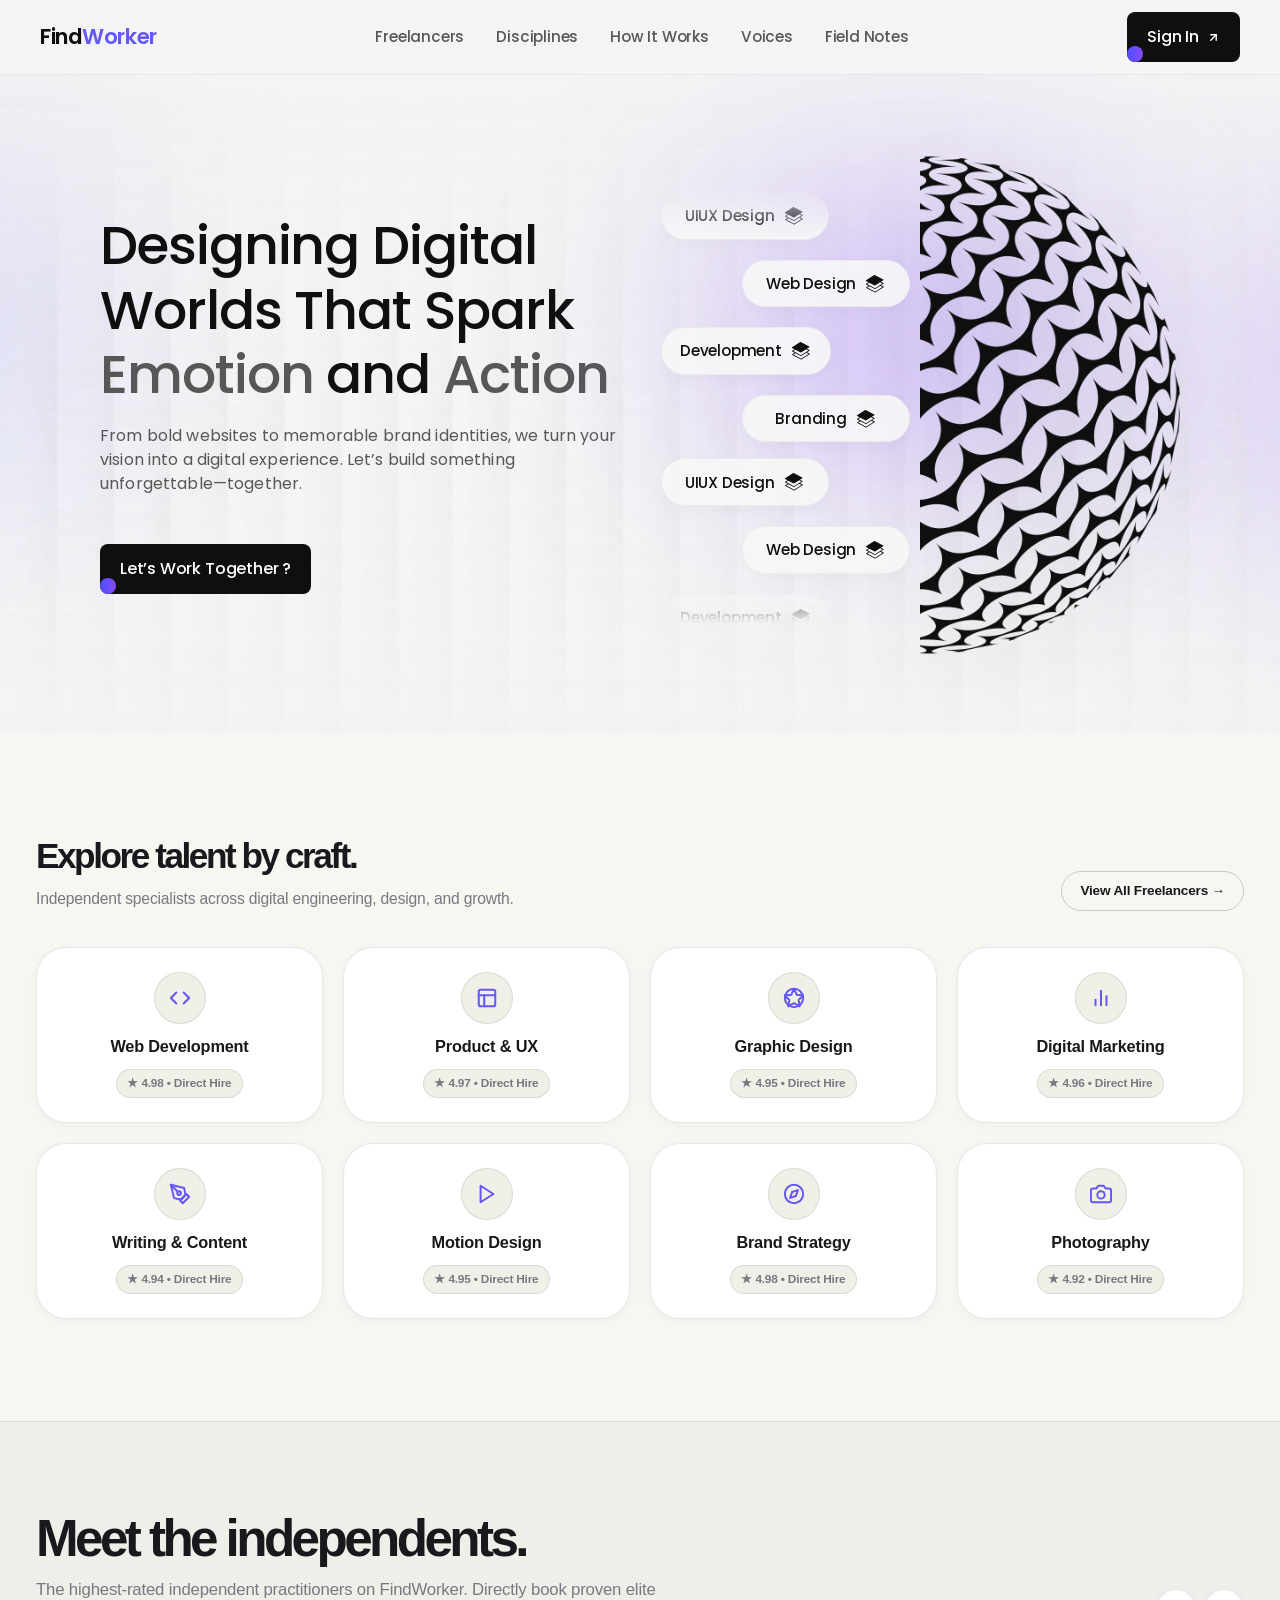
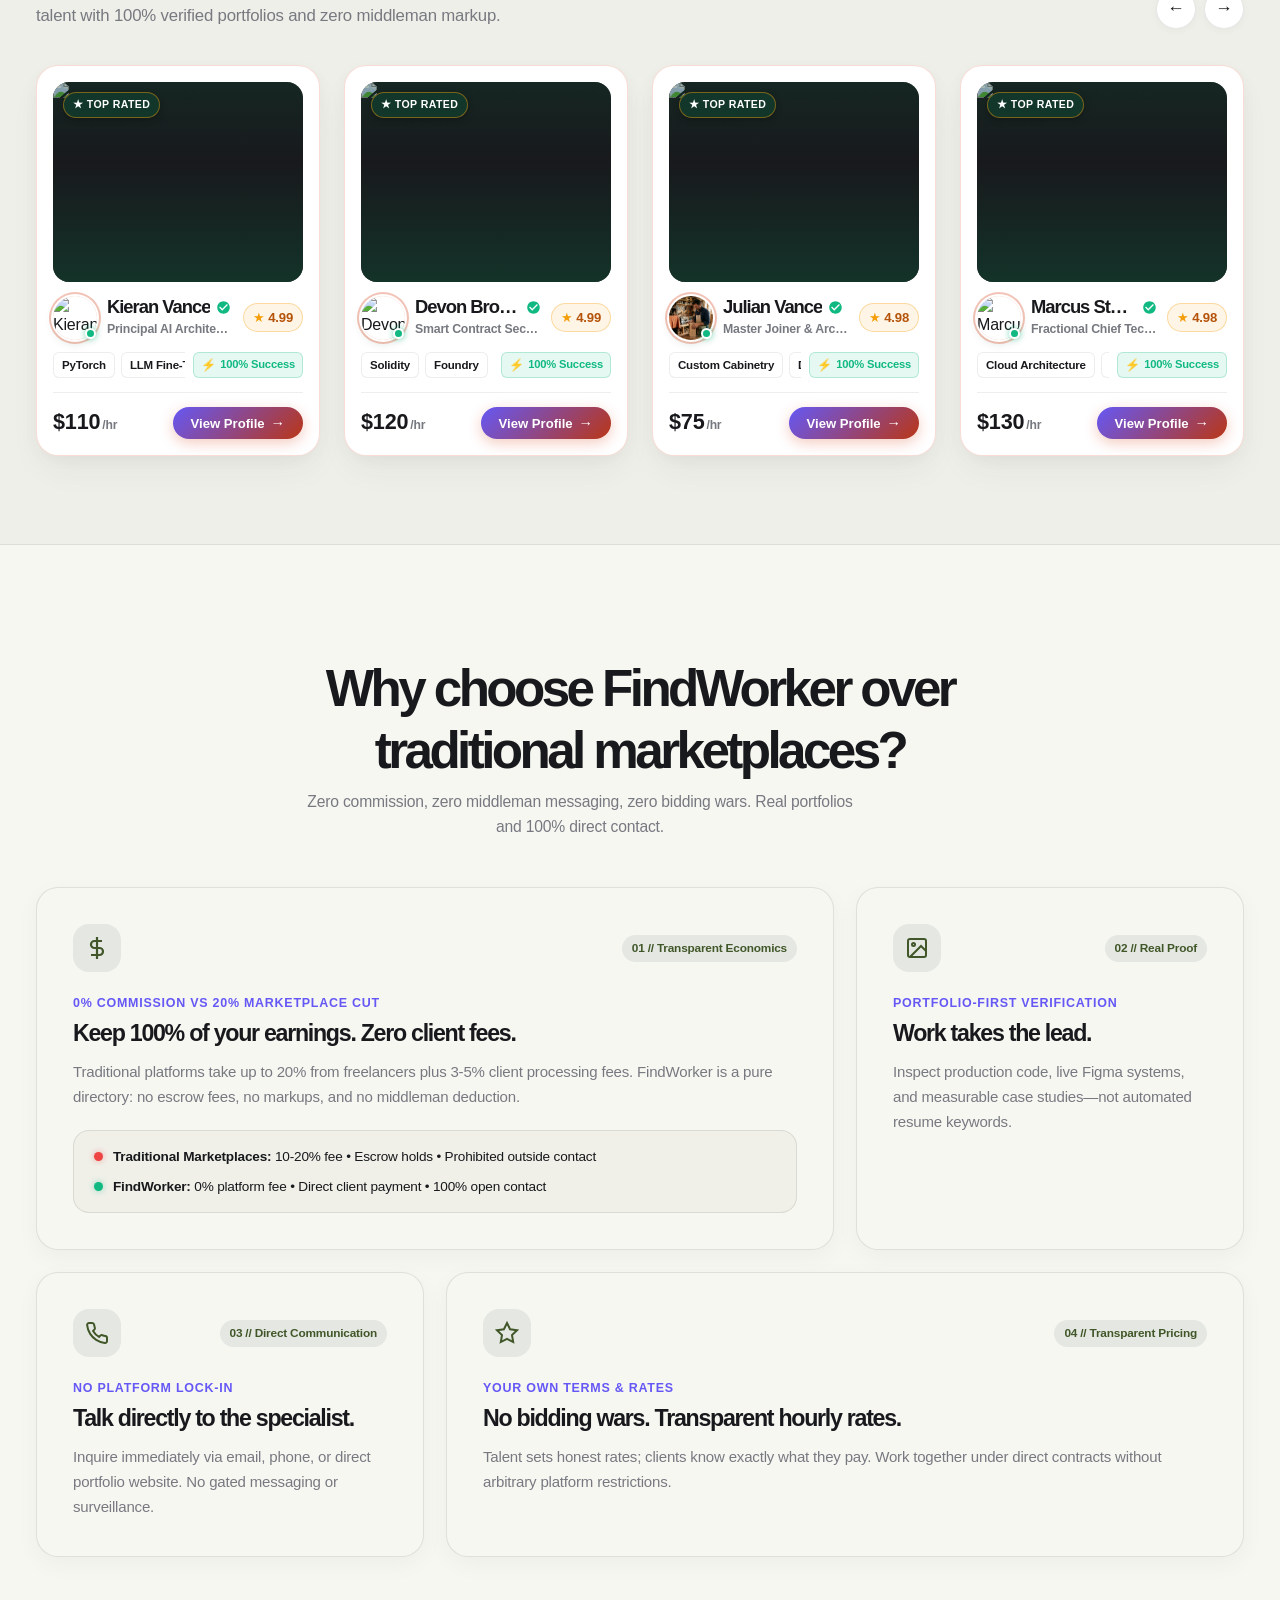
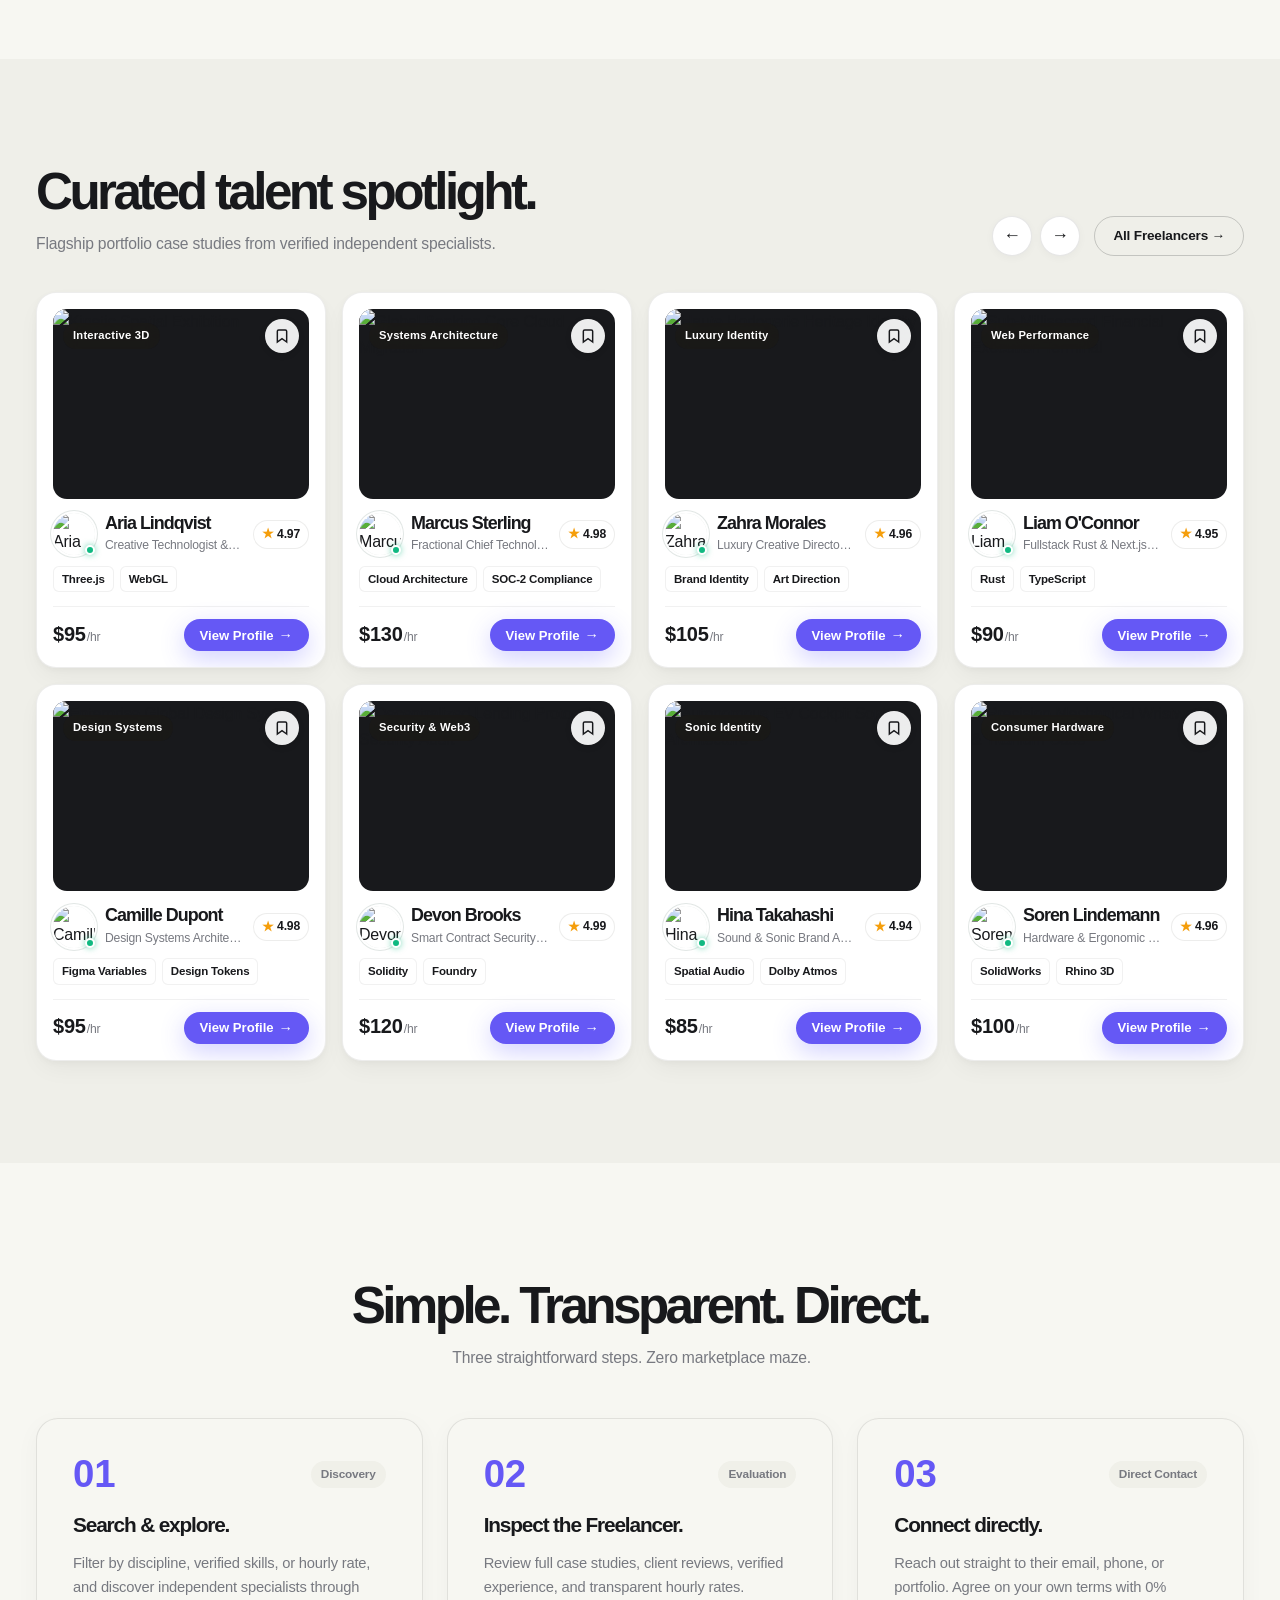
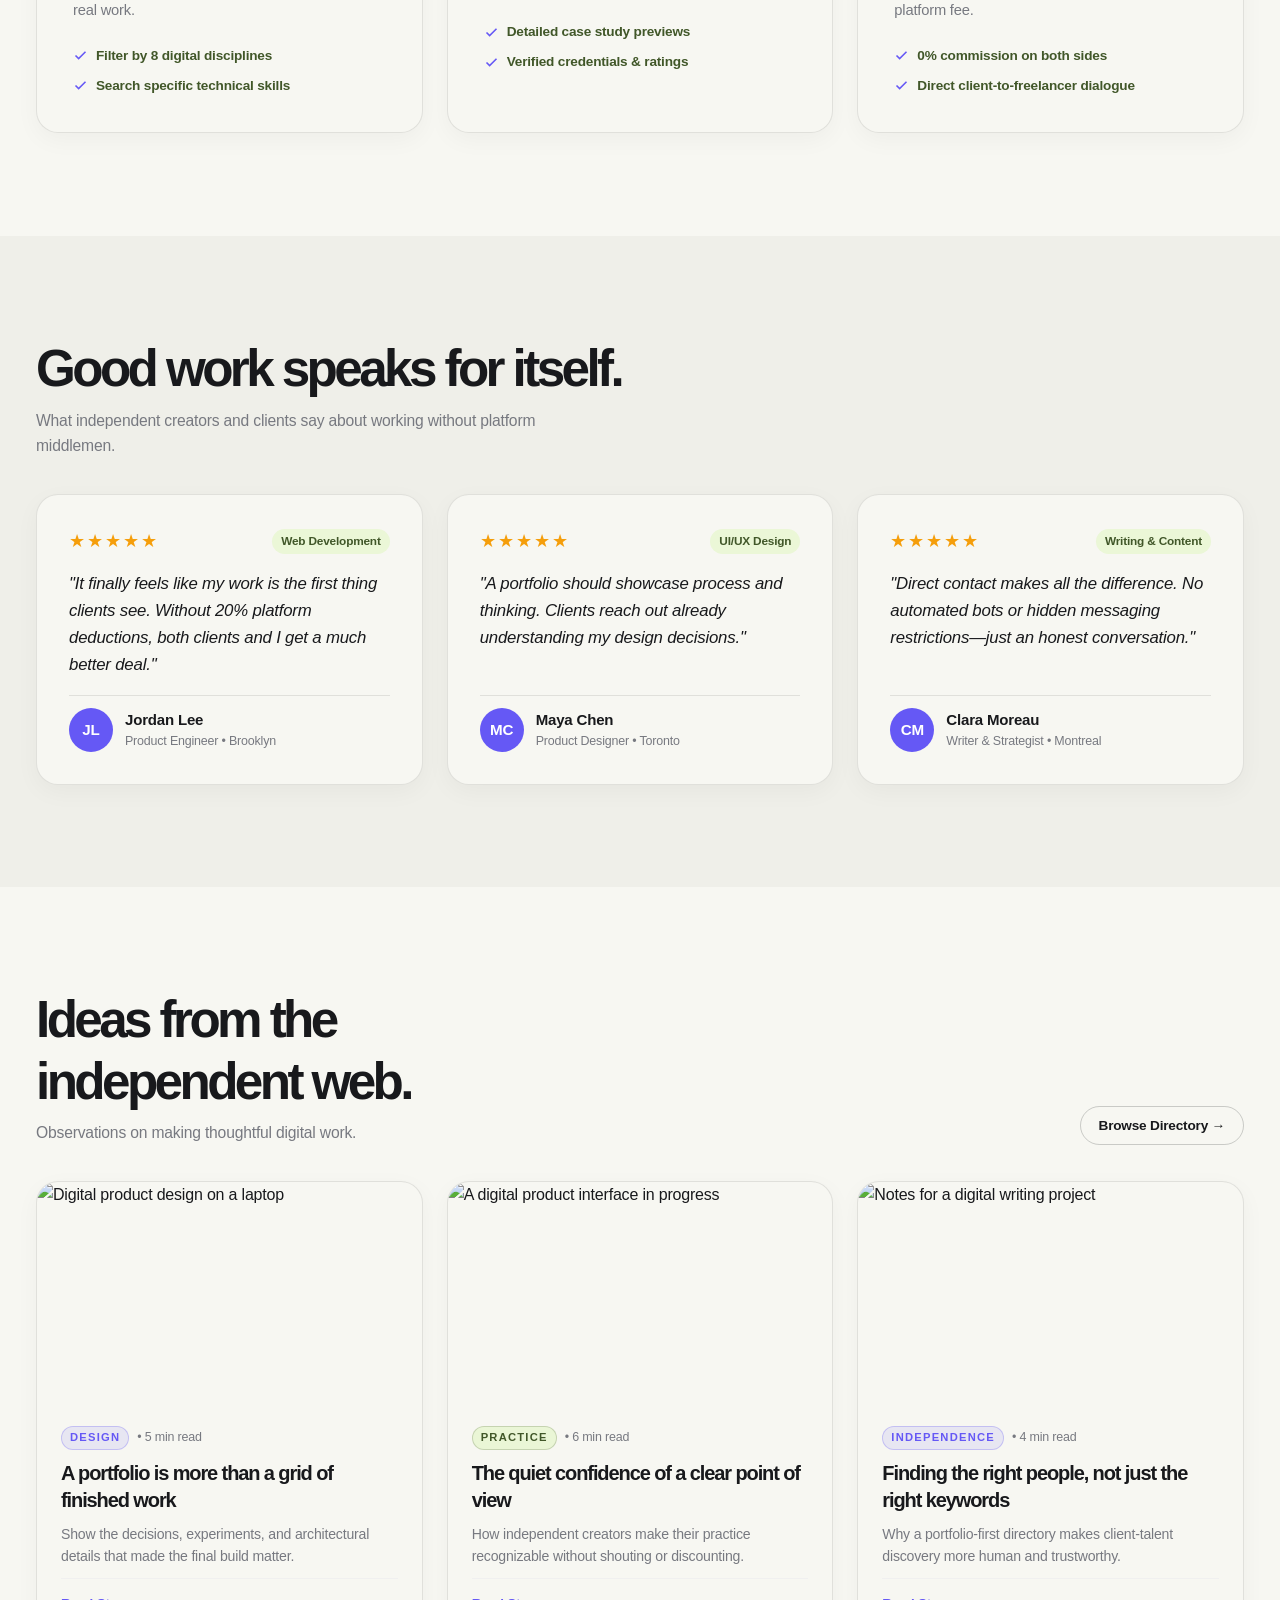
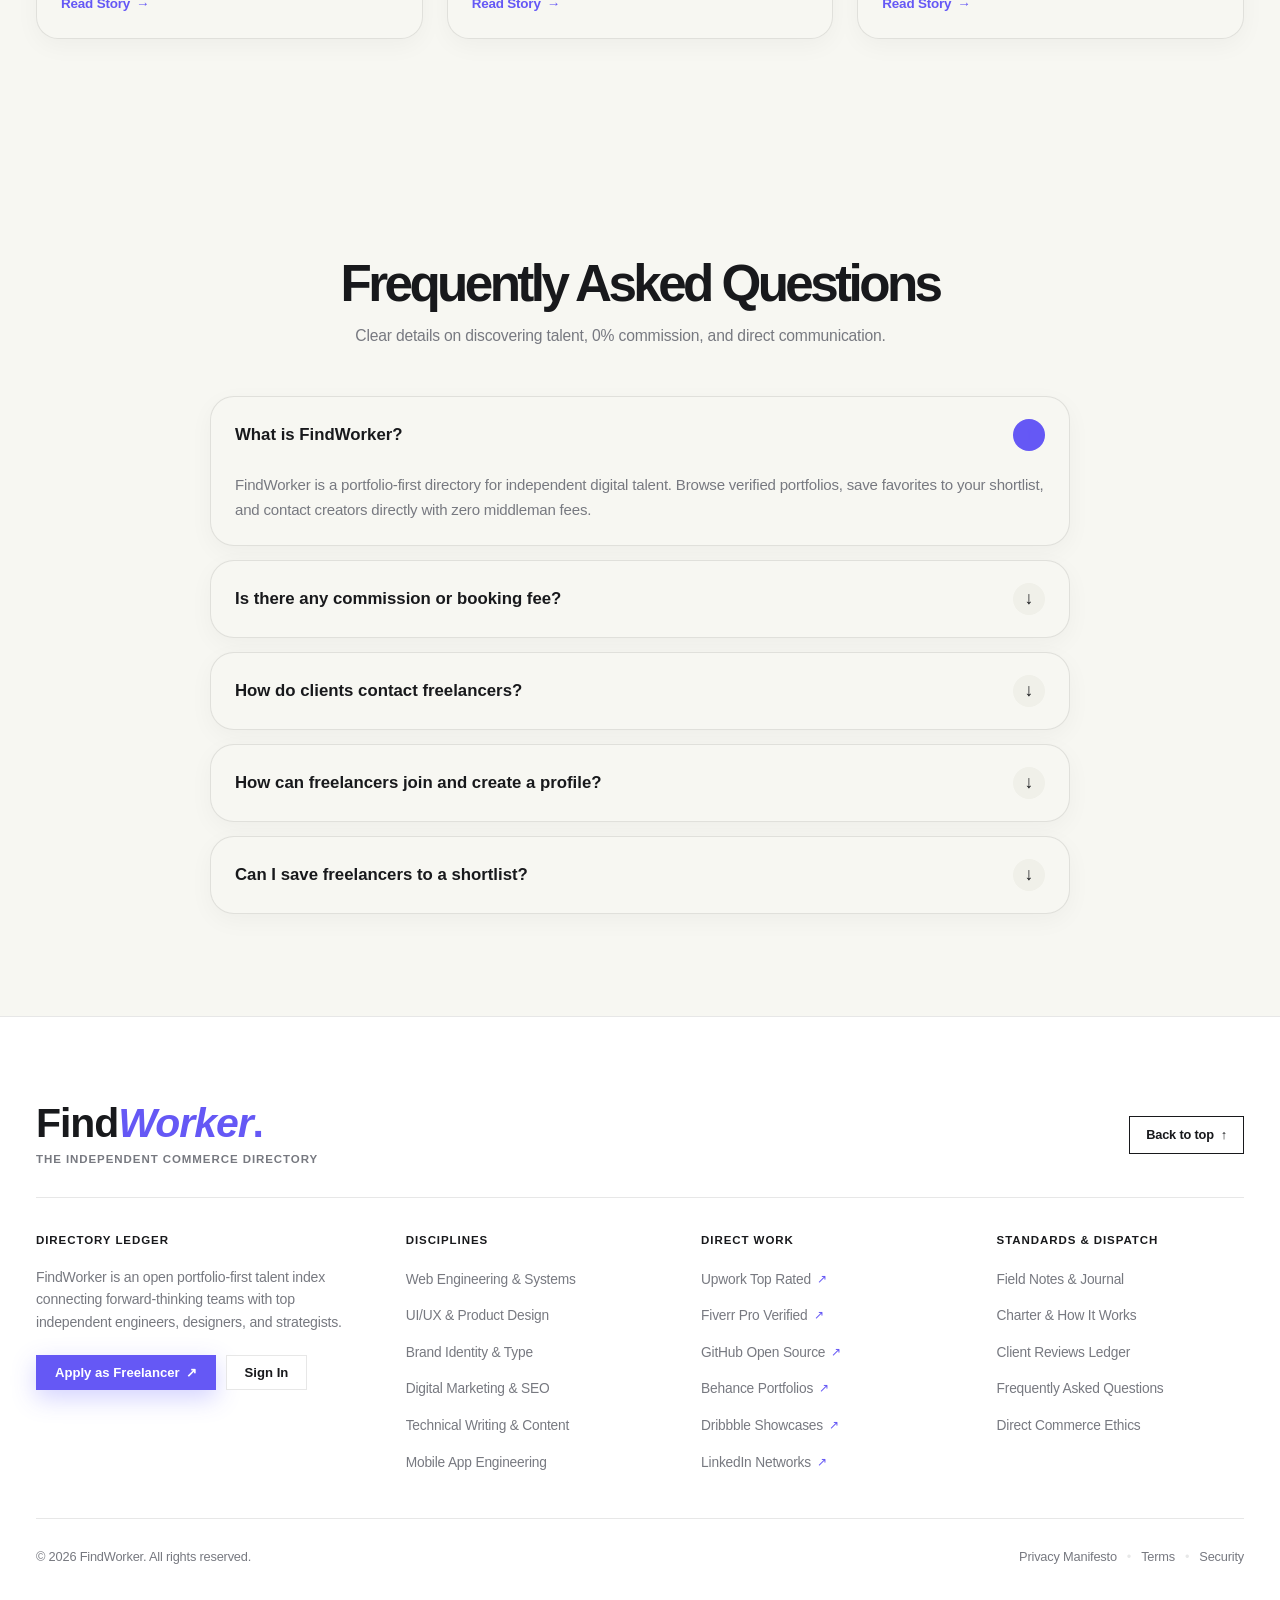
==== commit 345f84e3: "hero and navbar button change" ====
--- a/index.html
+++ b/index.html
@@ -57,18 +57,25 @@
         <!-- 3. Right: Command Search, Shortlist Vault & Action Suite -->
         <div class="header-actions">
       
-         
+           <a class="primary-btn no-min-width go-to-directory-link" id="header-login-btn">
+                  <div class="btn-text">Sign In</div>
+                  <div class="btn-dot"></div>
+                    <svg width="13" height="13" viewBox="0 0 24 24" fill="none" stroke="currentColor" stroke-width="2.5" stroke-linecap="round" stroke-linejoin="round">
+              <line x1="7" y1="17" x2="17" y2="7"></line>
+              <polyline points="7 7 17 7 17 17"></polyline>
+            </svg>
+                </a>
 
         
 
           <!-- Jewel-Cut Master Profile CTA -->
-          <button type="button" class="btn btn-primary btn-sm nav-signup-btn" id="header-login-btn">
+          <!-- <button type="button" class="btn btn-primary btn-sm nav-signup-btn" id="header-login-btn">
             <span>Sign In</span>
             <svg width="13" height="13" viewBox="0 0 24 24" fill="none" stroke="currentColor" stroke-width="2.5" stroke-linecap="round" stroke-linejoin="round">
               <line x1="7" y1="17" x2="17" y2="7"></line>
               <polyline points="7 7 17 7 17 17"></polyline>
             </svg>
-          </button>
+          </button> -->
 
           <!-- Mobile Hamburger Toggle -->
           <button type="button" class="mobile-menu-toggle" id="mobile-menu-toggle" aria-label="Toggle navigation menu" aria-expanded="false">
--- a/style/style.css
+++ b/style/style.css
@@ -73,7 +73,9 @@
 }
 
 /* --- Global Reset & Base Styles --- */
-*, *::before, *::after {
+*,
+*::before,
+*::after {
   box-sizing: border-box;
   margin: 0;
   padding: 0;
@@ -125,7 +127,12 @@
 }
 
 /* Typography Standards */
-h1, h2, h3, h4, h5, h6 {
+h1,
+h2,
+h3,
+h4,
+h5,
+h6 {
   font-family: var(--font-display);
   color: var(--color-secondary);
   font-weight: 600;
@@ -157,7 +164,10 @@
   transition: color var(--transition-fast);
 }
 
-button, input, select, textarea {
+button,
+input,
+select,
+textarea {
   font-family: inherit;
   font-size: 1rem;
 }
@@ -618,8 +628,15 @@
 }
 
 @keyframes fadeInPanel {
-  from { opacity: 0; transform: translateY(8px); }
-  to { opacity: 1; transform: translateY(0); }
+  from {
+    opacity: 0;
+    transform: translateY(8px);
+  }
+
+  to {
+    opacity: 1;
+    transform: translateY(0);
+  }
 }
 
 /* ==========================================================================
@@ -674,8 +691,17 @@
 }
 
 @keyframes pulseDot {
-  0%, 100% { opacity: 1; transform: scale(1); }
-  50% { opacity: 0.35; transform: scale(0.85); }
+
+  0%,
+  100% {
+    opacity: 1;
+    transform: scale(1);
+  }
+
+  50% {
+    opacity: 0.35;
+    transform: scale(0.85);
+  }
 }
 
 .hero-title em {
@@ -861,8 +887,13 @@
 }
 
 @keyframes marqueeScroll {
-  from { transform: translateX(0); }
-  to { transform: translateX(-50%); }
+  from {
+    transform: translateX(0);
+  }
+
+  to {
+    transform: translateX(-50%);
+  }
 }
 
 .marquee-card {
@@ -2978,7 +3009,9 @@
   color: var(--color-secondary);
 }
 
-.form-input, .form-textarea, .form-select {
+.form-input,
+.form-textarea,
+.form-select {
   padding: 11px 15px;
   border: 1.5px solid var(--color-border);
   border-radius: var(--radius-md);
@@ -2989,7 +3022,9 @@
   transition: all var(--transition-fast);
 }
 
-.form-input:focus, .form-textarea:focus, .form-select:focus {
+.form-input:focus,
+.form-textarea:focus,
+.form-select:focus {
   border-color: var(--color-primary);
   background-color: #FFFFFF;
   box-shadow: 0 0 0 3px var(--color-primary-light);
@@ -3207,8 +3242,15 @@
 }
 
 @keyframes slideInToast {
-  from { transform: translateY(20px) scale(0.96); opacity: 0; }
-  to { transform: translateY(0) scale(1); opacity: 1; }
+  from {
+    transform: translateY(20px) scale(0.96);
+    opacity: 0;
+  }
+
+  to {
+    transform: translateY(0) scale(1);
+    opacity: 1;
+  }
 }
 
 /* ==========================================================================
@@ -3298,15 +3340,19 @@
   .categories-7col-grid {
     grid-template-columns: repeat(4, 1fr);
   }
+
   .freelancers-cards-grid {
     grid-template-columns: repeat(2, 1fr);
   }
+
   .portfolio-grid {
     grid-template-columns: repeat(2, 1fr);
   }
+
   .directory-layout-grid {
     grid-template-columns: 1fr;
   }
+
   .filter-sidebar {
     position: static;
   }
@@ -3316,39 +3362,51 @@
   .main-nav {
     display: none;
   }
+
   .mobile-menu-toggle {
     display: flex;
   }
+
   .mobile-nav-drawer {
     display: block;
   }
+
   .bento-grid {
     grid-template-columns: 1fr;
   }
+
   .bento-card-wide {
     grid-column: span 1;
   }
+
   .steps-grid {
     grid-template-columns: 1fr;
   }
+
   .stories-grid {
     grid-template-columns: 1fr;
   }
+
   .blog-grid {
     grid-template-columns: 1fr;
   }
+
   .categories-7col-grid {
     grid-template-columns: repeat(2, 1fr);
   }
+
   .matrix-inputs-row {
     grid-template-columns: 1fr 1fr;
   }
+
   .about-grid-layout {
     grid-template-columns: 1fr;
   }
+
   .contact-tab-grid {
     grid-template-columns: 1fr;
   }
+
   .footer-top {
     grid-template-columns: 1fr 1fr;
   }
@@ -3358,24 +3416,31 @@
   .matrix-inputs-row {
     grid-template-columns: 1fr;
   }
+
   .matrix-search-btn {
     width: 100%;
   }
+
   .freelancers-cards-grid {
     grid-template-columns: 1fr;
   }
+
   .portfolio-grid {
     grid-template-columns: 1fr;
   }
+
   .freelancers-banner-box {
     grid-template-columns: 1fr;
   }
+
   .directory-banner-illustration-wrap {
     display: none;
   }
+
   .freelancer-row-card {
     flex-direction: column;
   }
+
   .freelancer-action-col {
     border-left: none;
     border-top: 1px solid var(--color-border);
@@ -3387,48 +3452,61 @@
     justify-content: space-between;
     gap: 12px;
   }
+
   .freelancer-action-top {
     display: flex;
     align-items: center;
     gap: 14px;
     min-width: 0;
   }
+
   .categories-7col-grid {
     grid-template-columns: 1fr;
   }
+
   .form-row-grid {
     grid-template-columns: 1fr;
   }
+
   .profile-hero-header {
     flex-direction: column;
     text-align: center;
   }
+
   .profile-hero-avatar-wrap {
     margin: 0 auto;
   }
+
   .profile-badge-row {
     justify-content: center;
   }
+
   .profile-quick-stats {
     justify-content: center;
   }
+
   .profile-hero-cta {
     width: 100%;
   }
+
   .profile-hero-cta .btn {
     width: 100%;
   }
+
   .footer-top {
     grid-template-columns: 1fr;
   }
+
   .footer-bottom {
     flex-direction: column;
     gap: 16px;
     text-align: center;
   }
+
   .header-actions .shortlist-label {
     display: none;
   }
+
   .back-to-top-btn {
     bottom: 20px;
     left: 20px;
@@ -3836,6 +3914,7 @@
     opacity: 0;
     transform: translateY(18px);
   }
+
   to {
     opacity: 1;
     transform: translateY(0);
@@ -3977,7 +4056,7 @@
     border-radius: 24px;
   }
 
-  .freelancers-banner-box > div {
+  .freelancers-banner-box>div {
     min-width: 0;
   }
 
@@ -4081,6 +4160,7 @@
 }
 
 @media (prefers-reduced-motion: reduce) {
+
   *,
   *::before,
   *::after {
@@ -4231,9 +4311,12 @@
 }
 
 @keyframes heroArtworkDrift {
-  0%, 100% {
+
+  0%,
+  100% {
     transform: translateY(0) rotate(2deg);
   }
+
   50% {
     transform: translateY(-9px) rotate(0deg);
   }
@@ -4470,9 +4553,12 @@
 }
 
 @keyframes heroArtworkDrift {
-  0%, 100% {
+
+  0%,
+  100% {
     transform: translateY(0) rotate(2deg);
   }
+
   50% {
     transform: translateY(-9px) rotate(0deg);
   }
@@ -5067,7 +5153,7 @@
   transform: scale(1.055);
 }
 
-.card-project-preview > span {
+.card-project-preview>span {
   position: absolute;
   z-index: 1;
   bottom: 12px;
@@ -5227,8 +5313,8 @@
   border: 1px solid rgba(24, 25, 28, 0.1);
   border-radius: 22px;
   background:
-    linear-gradient(135deg, rgba(255,255,255,.4) 25%, transparent 25%) 0 0 / 28px 28px,
-    linear-gradient(315deg, rgba(255,255,255,.4) 25%, transparent 25%) 0 0 / 28px 28px,
+    linear-gradient(135deg, rgba(255, 255, 255, .4) 25%, transparent 25%) 0 0 / 28px 28px,
+    linear-gradient(315deg, rgba(255, 255, 255, .4) 25%, transparent 25%) 0 0 / 28px 28px,
     linear-gradient(135deg, #d9d5ff, #504CFF);
   box-shadow: 0 24px 50px rgba(24, 25, 28, 0.11);
   transform: rotate(2deg);
@@ -5453,9 +5539,12 @@
 }
 
 @keyframes showcaseFloat {
-  0%, 100% {
+
+  0%,
+  100% {
     transform: translateY(0) rotate(2deg);
   }
+
   50% {
     transform: translateY(-10px) rotate(0deg);
   }
@@ -5693,7 +5782,7 @@
     border-radius: 22px;
   }
 
-  .freelancers-banner-box > div {
+  .freelancers-banner-box>div {
     min-width: 0;
   }
 
@@ -5877,6 +5966,7 @@
 }
 
 @media (prefers-reduced-motion: reduce) {
+
   .hero-section::after,
   .directory-banner-illustration-wrap {
     animation: none;
@@ -6152,6 +6242,7 @@
     opacity: 0;
     transform: translateY(18px);
   }
+
   to {
     opacity: 1;
     transform: translateY(0);
@@ -6159,6 +6250,7 @@
 }
 
 @media (prefers-reduced-motion: reduce) {
+
   *,
   *::before,
   *::after {
@@ -6308,9 +6400,12 @@
 }
 
 @keyframes heroArtworkDrift {
-  0%, 100% {
+
+  0%,
+  100% {
     transform: translateY(0) rotate(2deg);
   }
+
   50% {
     transform: translateY(-9px) rotate(0deg);
   }
@@ -6497,8 +6592,8 @@
   animation: heroAccentFloat 6s ease-in-out infinite;
 }
 
-.hero-section > .hero-center-box::before,
-.hero-section > .hero-center-box::after {
+.hero-section>.hero-center-box::before,
+.hero-section>.hero-center-box::after {
   display: none;
   content: none;
 }
@@ -6616,7 +6711,7 @@
   gap: 10px;
 }
 
-.hero-project-caption > span {
+.hero-project-caption>span {
   color: rgba(244, 239, 230, 0.78);
   font: 600 0.62rem/1.2 var(--font-sans);
   letter-spacing: 0.15em;
@@ -6679,7 +6774,7 @@
   gap: 3px;
 }
 
-.hero-profile-copy > span {
+.hero-profile-copy>span {
   color: var(--color-secondary-muted);
   font: 600 0.54rem/1.2 var(--font-sans);
   letter-spacing: 0.12em;
@@ -6714,7 +6809,7 @@
   letter-spacing: 0.1em;
 }
 
-.hero-showcase-index > span:nth-child(2) {
+.hero-showcase-index>span:nth-child(2) {
   width: 38px;
   height: 1px;
   background: var(--color-primary);
@@ -6735,6 +6830,7 @@
     opacity: 0;
     transform: translateY(18px);
   }
+
   to {
     opacity: 1;
     transform: translateY(0);
@@ -6746,6 +6842,7 @@
     opacity: 0;
     transform: translateY(16px);
   }
+
   to {
     opacity: 1;
     transform: translateY(0);
@@ -6757,6 +6854,7 @@
     opacity: 0;
     transform: translateY(20px) scale(0.97);
   }
+
   to {
     opacity: 1;
     transform: translateY(0) scale(1);
@@ -6764,18 +6862,24 @@
 }
 
 @keyframes heroCardFloat {
-  0%, 100% {
+
+  0%,
+  100% {
     transform: rotate(2.5deg) translateY(0);
   }
+
   50% {
     transform: rotate(1deg) translateY(-8px);
   }
 }
 
 @keyframes heroAccentFloat {
-  0%, 100% {
+
+  0%,
+  100% {
     transform: translateY(0);
   }
+
   50% {
     transform: translateY(-7px);
   }
@@ -6786,6 +6890,7 @@
     opacity: 0;
     transform: translate(-12px, 12px);
   }
+
   to {
     opacity: 1;
     transform: translate(0, 0);
@@ -6811,7 +6916,7 @@
     min-width: 195px;
   }
 
-  .hero-profile-copy > span {
+  .hero-profile-copy>span {
     font-size: 0.48rem;
   }
 }
@@ -6955,7 +7060,7 @@
     border-radius: 11px;
   }
 
-  .hero-profile-copy > span {
+  .hero-profile-copy>span {
     font-size: 0.43rem;
   }
 
@@ -6973,7 +7078,7 @@
     font-size: 0.55rem;
   }
 
-  .hero-showcase-index > span:nth-child(2) {
+  .hero-showcase-index>span:nth-child(2) {
     width: 24px;
   }
 
@@ -6989,6 +7094,7 @@
 }
 
 @media (prefers-reduced-motion: reduce) {
+
   .hero-project-card,
   .hero-profile-float,
   .hero-showcase::after {
@@ -7239,8 +7345,13 @@
 }
 
 @keyframes heroImageDrift {
-  from { transform: scale(1.01); }
-  to { transform: scale(1.08); }
+  from {
+    transform: scale(1.01);
+  }
+
+  to {
+    transform: scale(1.08);
+  }
 }
 
 @media (max-width: 900px) {
@@ -7326,7 +7437,7 @@
     gap: 8px;
   }
 
-  .hero-project-caption > span {
+  .hero-project-caption>span {
     font-size: 0.52rem;
   }
 
@@ -7356,7 +7467,7 @@
     height: 38px;
   }
 
-  .hero-profile-copy > span {
+  .hero-profile-copy>span {
     font-size: 0.4rem;
   }
 
@@ -7618,7 +7729,7 @@
   transform: translateY(-5px);
 }
 
-.hero-project-caption > span {
+.hero-project-caption>span {
   color: rgba(244, 239, 230, 0.78);
 }
 
@@ -7660,8 +7771,13 @@
 }
 
 @keyframes heroImageDrift {
-  from { transform: scale(1.02); }
-  to { transform: scale(1.08); }
+  from {
+    transform: scale(1.02);
+  }
+
+  to {
+    transform: scale(1.08);
+  }
 }
 
 @media (max-width: 900px) {
@@ -7826,6 +7942,7 @@
 }
 
 @media (prefers-reduced-motion: reduce) {
+
   .hero-project-image,
   .hero-profile-float {
     animation: none;
@@ -7926,9 +8043,17 @@
 }
 
 @keyframes pulseEmeraldRing {
-  0% { box-shadow: 0 0 0 0 rgba(16, 185, 129, 0.7); }
-  70% { box-shadow: 0 0 0 8px rgba(16, 185, 129, 0); }
-  100% { box-shadow: 0 0 0 0 rgba(16, 185, 129, 0); }
+  0% {
+    box-shadow: 0 0 0 0 rgba(16, 185, 129, 0.7);
+  }
+
+  70% {
+    box-shadow: 0 0 0 8px rgba(16, 185, 129, 0);
+  }
+
+  100% {
+    box-shadow: 0 0 0 0 rgba(16, 185, 129, 0);
+  }
 }
 
 .status-pill-sep {
@@ -8196,6 +8321,7 @@
 .trust-bullet {
   opacity: 0.4;
 }
+
 /* ==========================================================================
    ARCHITECTURAL DUAL-COLUMN TALENT HERO (#hero)
    Curated Editorial Aesthetic • Specimen Dossier • Strictly No Gradients
@@ -8295,7 +8421,7 @@
   color: #FFFFFF;
   border-radius: .5rem;
   min-width: 10.0625rem;
-  min-height: 3.375rem;
+  min-height: 2.375rem;
   padding: .75rem 1.25rem;
   font-family: 'Poppins', var(--font-sans), sans-serif;
   font-size: 1rem;
@@ -8415,6 +8541,7 @@
   0% {
     transform: translateY(0%);
   }
+
   100% {
     transform: translateY(-50%);
   }
@@ -8615,18 +8742,18 @@
   border-radius: 26px;
   background: #FFFFFF;
   border: 1px solid rgba(18, 58, 44, 0.1);
-  box-shadow: 0 4px 6px -1px rgba(0, 0, 0, 0.04), 
-              0 12px 24px -4px rgba(18, 58, 44, 0.06), 
-              inset 0 1px 0 rgba(255, 255, 255, 1);
+  box-shadow: 0 4px 6px -1px rgba(0, 0, 0, 0.04),
+    0 12px 24px -4px rgba(18, 58, 44, 0.06),
+    inset 0 1px 0 rgba(255, 255, 255, 1);
   display: flex;
   flex-direction: column;
   overflow: hidden;
   cursor: pointer;
   outline: none;
   position: relative;
-  transition: transform 0.4s cubic-bezier(0.16, 1, 0.3, 1), 
-              border-color 0.3s ease, 
-              box-shadow 0.4s ease;
+  transition: transform 0.4s cubic-bezier(0.16, 1, 0.3, 1),
+    border-color 0.3s ease,
+    box-shadow 0.4s ease;
   user-select: none;
 }
 
@@ -8644,16 +8771,16 @@
 .artisan-specimen-capsule.capsule-elevated:focus-visible {
   transform: translateY(-24px) scale(1.04);
   border-color: #0F0F0F;
-  box-shadow: 0 22px 45px -10px rgba(18, 58, 44, 0.16), 
-              0 0 0 1px #0F0F0F;
+  box-shadow: 0 22px 45px -10px rgba(18, 58, 44, 0.16),
+    0 0 0 1px #0F0F0F;
 }
 
 .artisan-specimen-capsule.capsule-lowered:hover,
 .artisan-specimen-capsule.capsule-lowered:focus-visible {
   transform: translateY(4px) scale(1.04);
   border-color: #0F0F0F;
-  box-shadow: 0 22px 45px -10px rgba(18, 58, 44, 0.16), 
-              0 0 0 1px #0F0F0F;
+  box-shadow: 0 22px 45px -10px rgba(18, 58, 44, 0.16),
+    0 0 0 1px #0F0F0F;
 }
 
 /* Capsule Layout */
@@ -9090,6 +9217,7 @@
 }
 
 @media (prefers-reduced-motion: reduce) {
+
   .live-pulse-emerald,
   .talent-pulse-dot,
   .talent-card-img,
@@ -9110,7 +9238,7 @@
   opacity: 0;
   transform: translateY(32px);
   transition: opacity 0.75s cubic-bezier(0.16, 1, 0.3, 1),
-              transform 0.75s cubic-bezier(0.16, 1, 0.3, 1);
+    transform 0.75s cubic-bezier(0.16, 1, 0.3, 1);
   will-change: opacity, transform;
 }
 
@@ -9165,8 +9293,8 @@
   gap: 12px;
   cursor: pointer;
   transition: transform 0.35s cubic-bezier(0.16, 1, 0.3, 1),
-              box-shadow 0.35s cubic-bezier(0.16, 1, 0.3, 1),
-              border-color 0.35s cubic-bezier(0.16, 1, 0.3, 1);
+    box-shadow 0.35s cubic-bezier(0.16, 1, 0.3, 1),
+    border-color 0.35s cubic-bezier(0.16, 1, 0.3, 1);
   box-shadow: var(--shadow-xs);
   position: relative;
   overflow: hidden;
@@ -9292,8 +9420,8 @@
 
 .freelancer-grid-card {
   transition: transform 0.35s cubic-bezier(0.16, 1, 0.3, 1),
-              box-shadow 0.35s cubic-bezier(0.16, 1, 0.3, 1),
-              border-color 0.35s cubic-bezier(0.16, 1, 0.3, 1);
+    box-shadow 0.35s cubic-bezier(0.16, 1, 0.3, 1),
+    border-color 0.35s cubic-bezier(0.16, 1, 0.3, 1);
 }
 
 .freelancer-grid-card:hover {
@@ -9324,9 +9452,20 @@
 
 /* 5. Micro-Animations */
 @keyframes radarPulse {
-  0% { transform: scale(0.95); box-shadow: 0 0 0 0 rgba(16, 185, 129, 0.7); }
-  70% { transform: scale(1); box-shadow: 0 0 0 8px rgba(16, 185, 129, 0); }
-  100% { transform: scale(0.95); box-shadow: 0 0 0 0 rgba(16, 185, 129, 0); }
+  0% {
+    transform: scale(0.95);
+    box-shadow: 0 0 0 0 rgba(16, 185, 129, 0.7);
+  }
+
+  70% {
+    transform: scale(1);
+    box-shadow: 0 0 0 8px rgba(16, 185, 129, 0);
+  }
+
+  100% {
+    transform: scale(0.95);
+    box-shadow: 0 0 0 0 rgba(16, 185, 129, 0);
+  }
 }
 
 .online-indicator-dot,
@@ -9335,9 +9474,17 @@
 }
 
 @keyframes heartPop {
-  0% { transform: scale(1); }
-  45% { transform: scale(1.35); }
-  100% { transform: scale(1); }
+  0% {
+    transform: scale(1);
+  }
+
+  45% {
+    transform: scale(1.35);
+  }
+
+  100% {
+    transform: scale(1);
+  }
 }
 
 .bookmark-heart-btn.animating {
@@ -9397,8 +9544,8 @@
   flex-direction: column;
   box-shadow: 0 2px 6px rgba(27, 26, 23, 0.03), 0 10px 24px -4px rgba(27, 26, 23, 0.05);
   transition: transform 0.35s cubic-bezier(0.16, 1, 0.3, 1),
-              box-shadow 0.35s cubic-bezier(0.16, 1, 0.3, 1),
-              border-color 0.35s ease;
+    box-shadow 0.35s cubic-bezier(0.16, 1, 0.3, 1),
+    border-color 0.35s ease;
   overflow: hidden;
   cursor: pointer;
   position: relative;
@@ -9858,8 +10005,8 @@
   overflow: hidden;
   box-shadow: 0 4px 18px -2px rgba(27, 26, 23, 0.04), 0 16px 36px -8px rgba(18, 58, 44, 0.07);
   transition: transform 0.38s cubic-bezier(0.16, 1, 0.3, 1),
-              box-shadow 0.38s cubic-bezier(0.16, 1, 0.3, 1),
-              border-color 0.3s ease;
+    box-shadow 0.38s cubic-bezier(0.16, 1, 0.3, 1),
+    border-color 0.3s ease;
   cursor: pointer;
   display: flex;
   flex-direction: column;
@@ -10321,7 +10468,8 @@
 /* --- Sticky Top Reader Toolbar --- */
 .reader-floating-toolbar {
   position: sticky;
-  top: 68px; /* sits right beneath site-header */
+  top: 68px;
+  /* sits right beneath site-header */
   z-index: 100;
   background: rgba(244, 239, 230, 0.94);
   backdrop-filter: blur(14px);
@@ -10475,9 +10623,17 @@
 }
 
 @keyframes clapPop {
-  0% { transform: scale(1); }
-  40% { transform: scale(1.18); }
-  100% { transform: scale(1); }
+  0% {
+    transform: scale(1);
+  }
+
+  40% {
+    transform: scale(1.18);
+  }
+
+  100% {
+    transform: scale(1);
+  }
 }
 
 .clap-icon-wrap svg {
@@ -11442,7 +11598,8 @@
   }
 
   .toc-card {
-    display: none; /* keep sidebar minimal on tablet/mobile */
+    display: none;
+    /* keep sidebar minimal on tablet/mobile */
   }
 
   .related-articles-grid {
@@ -11586,7 +11743,7 @@
   align-items: center !important;
   justify-content: space-between !important;
   height: 74px !important;
-  
+
   max-width: var(--container-max) !important;
   margin: 0 auto !important;
   padding: 0 clamp(1.25rem, 5%, 2.5rem) !important;
@@ -11966,7 +12123,7 @@
 .auth-grid-mesh {
   position: absolute;
   inset: 0;
-  background-image: 
+  background-image:
     linear-gradient(to right, rgba(18, 58, 44, 0.025) 1px, transparent 1px),
     linear-gradient(to bottom, rgba(18, 58, 44, 0.025) 1px, transparent 1px);
   background-size: 52px 52px;
@@ -12832,4 +12989,4 @@
     flex-direction: column;
     align-items: flex-start;
   }
-}
+}
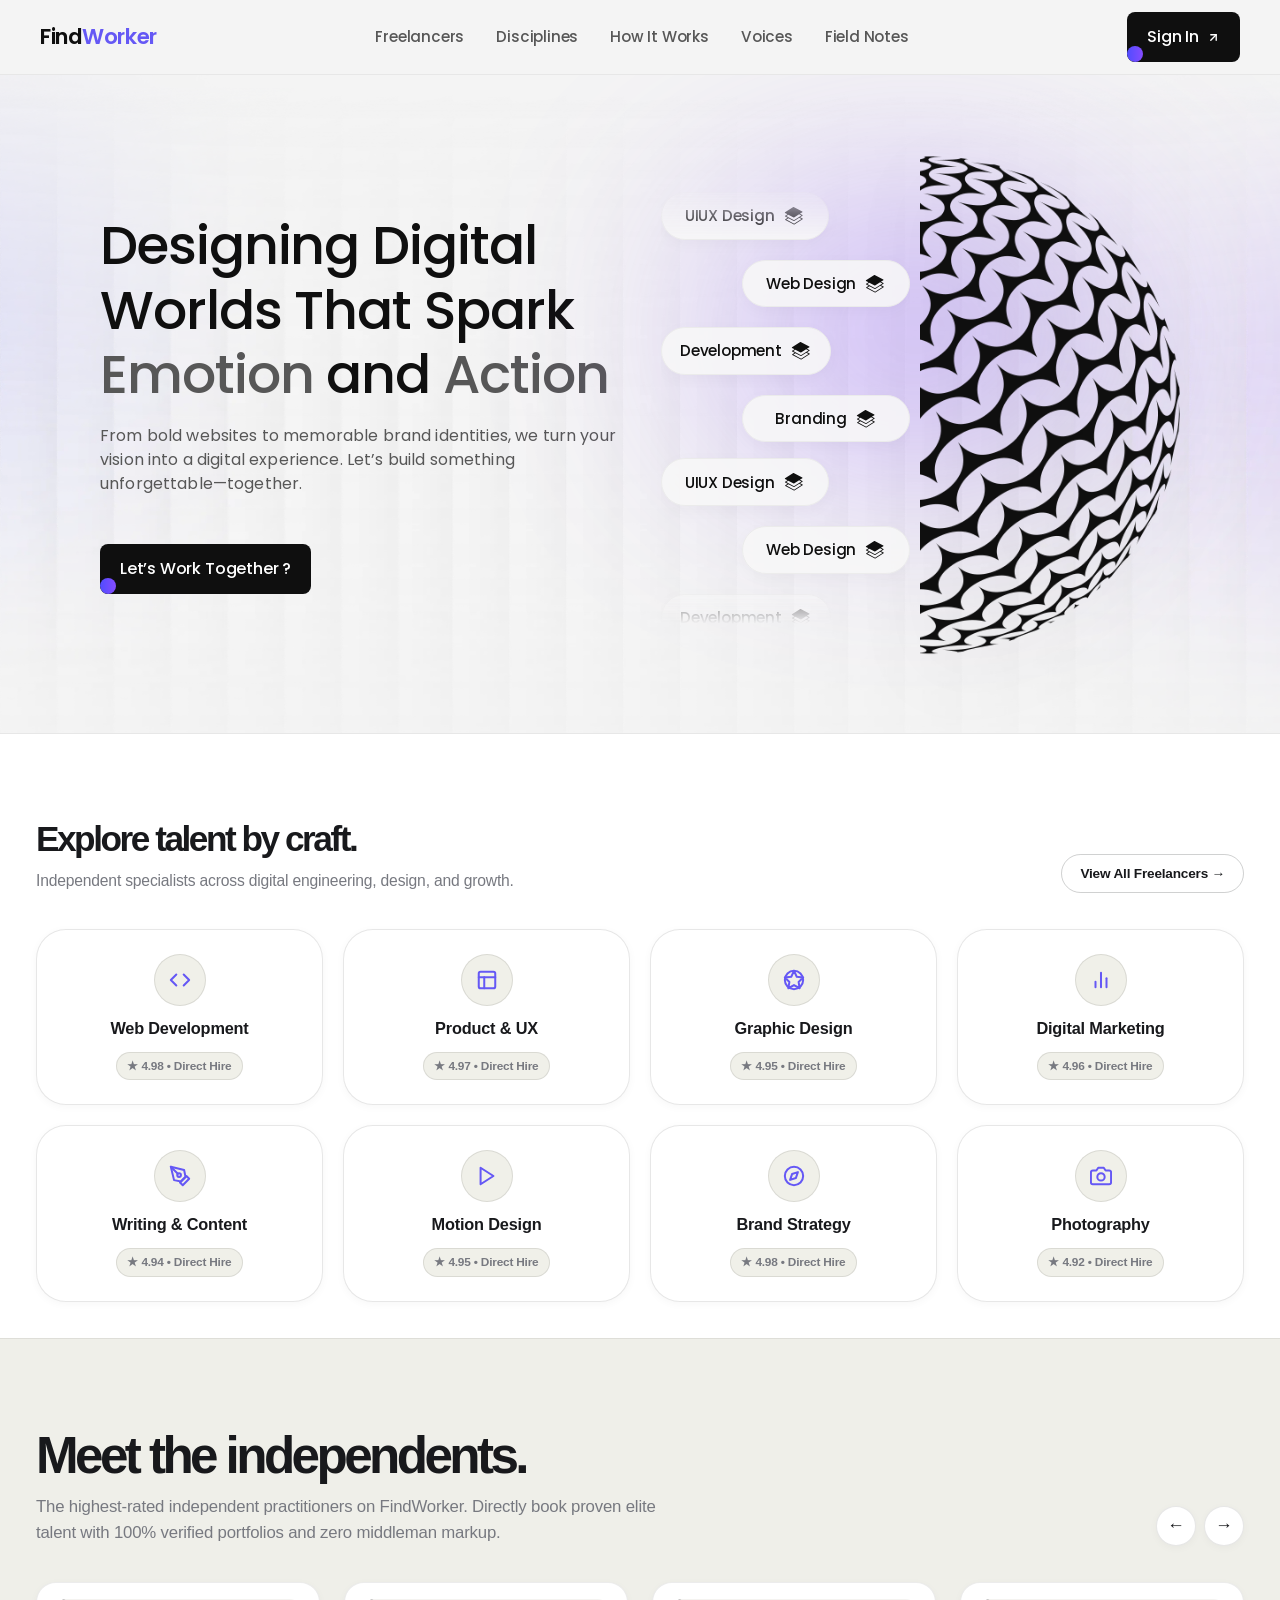
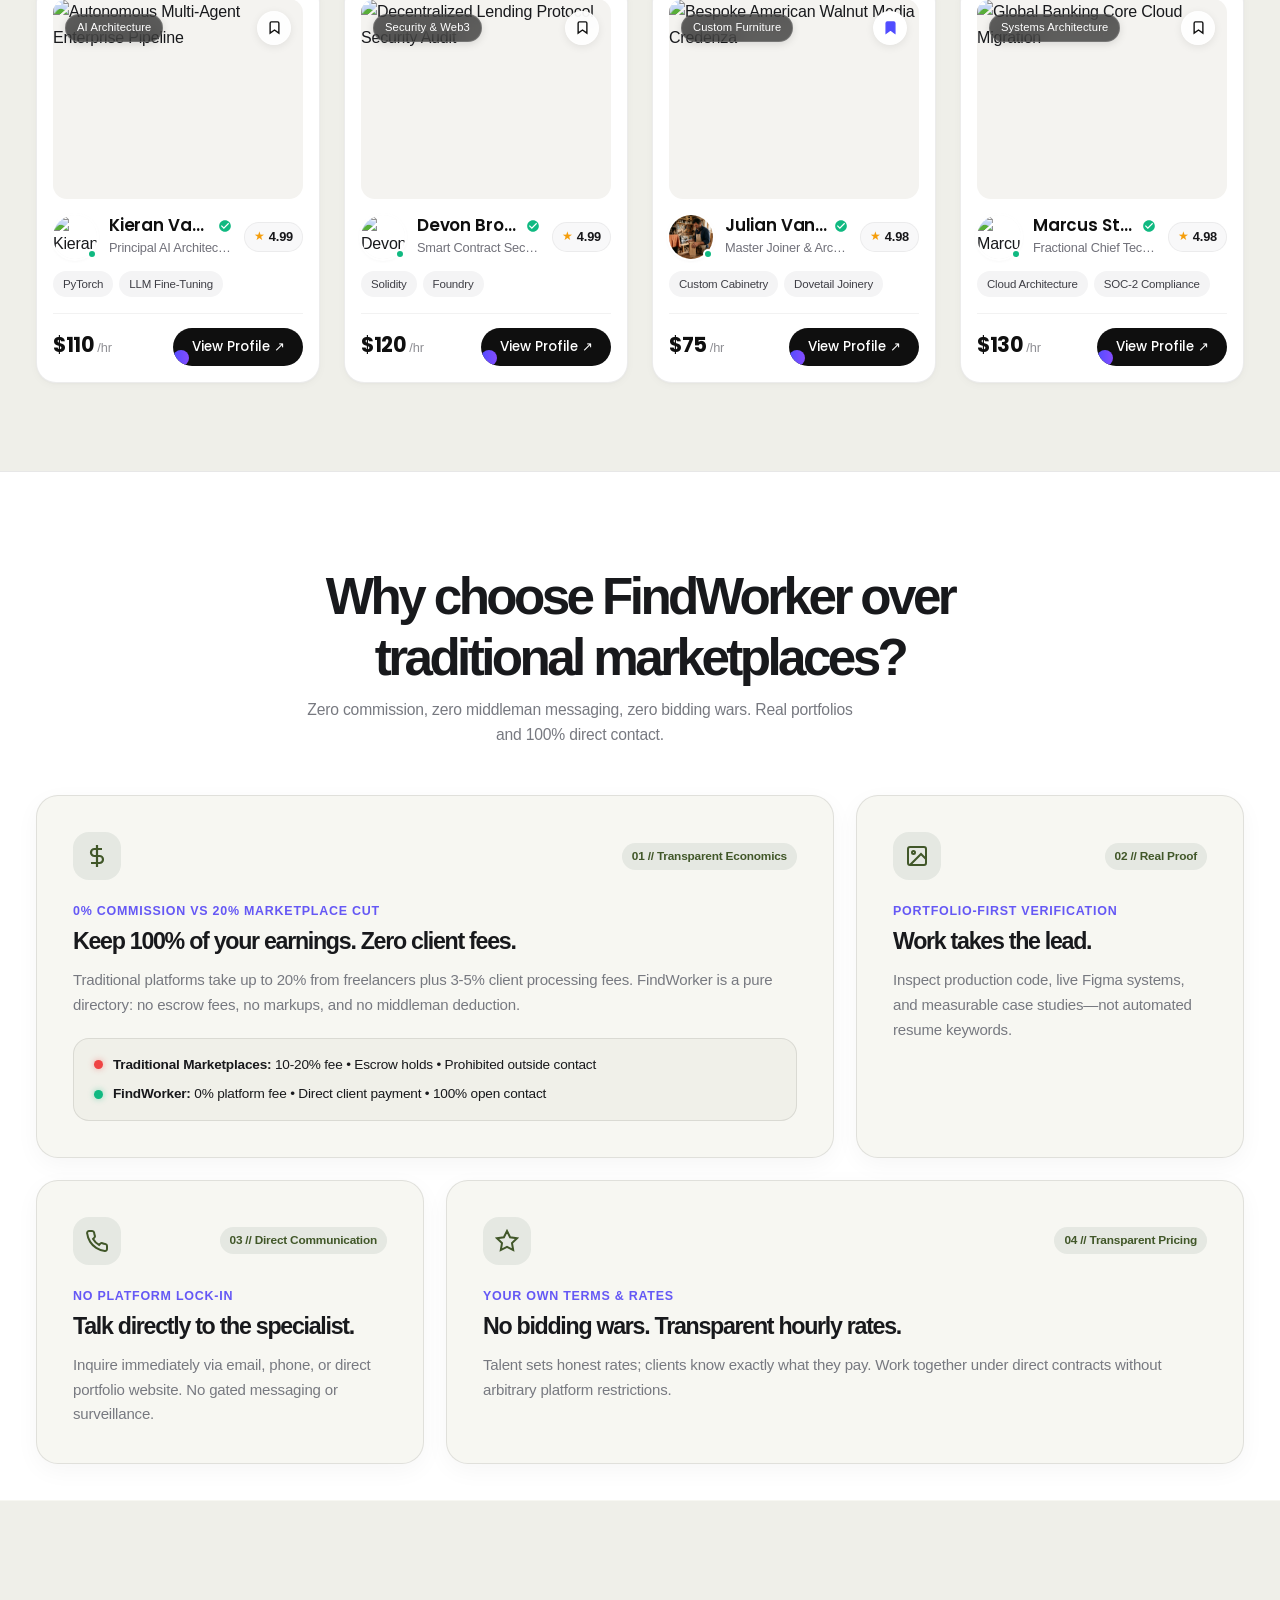
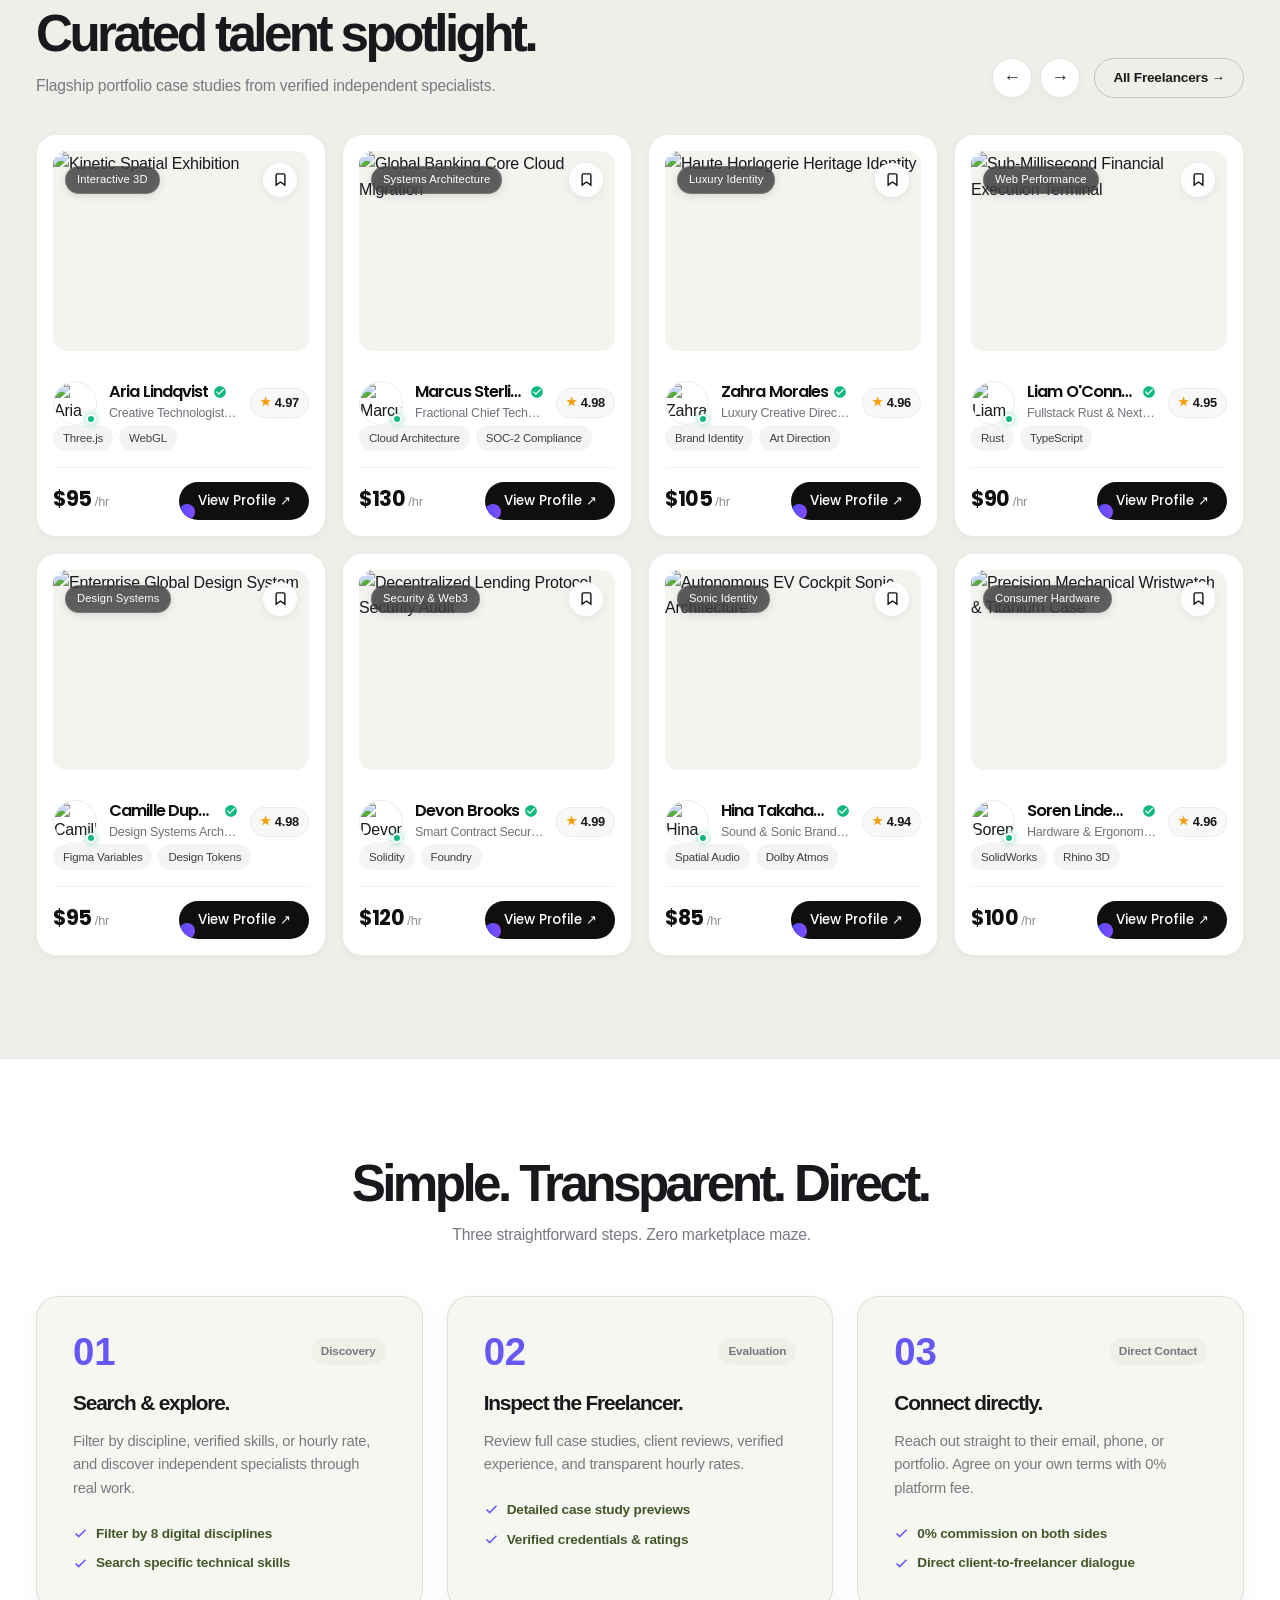
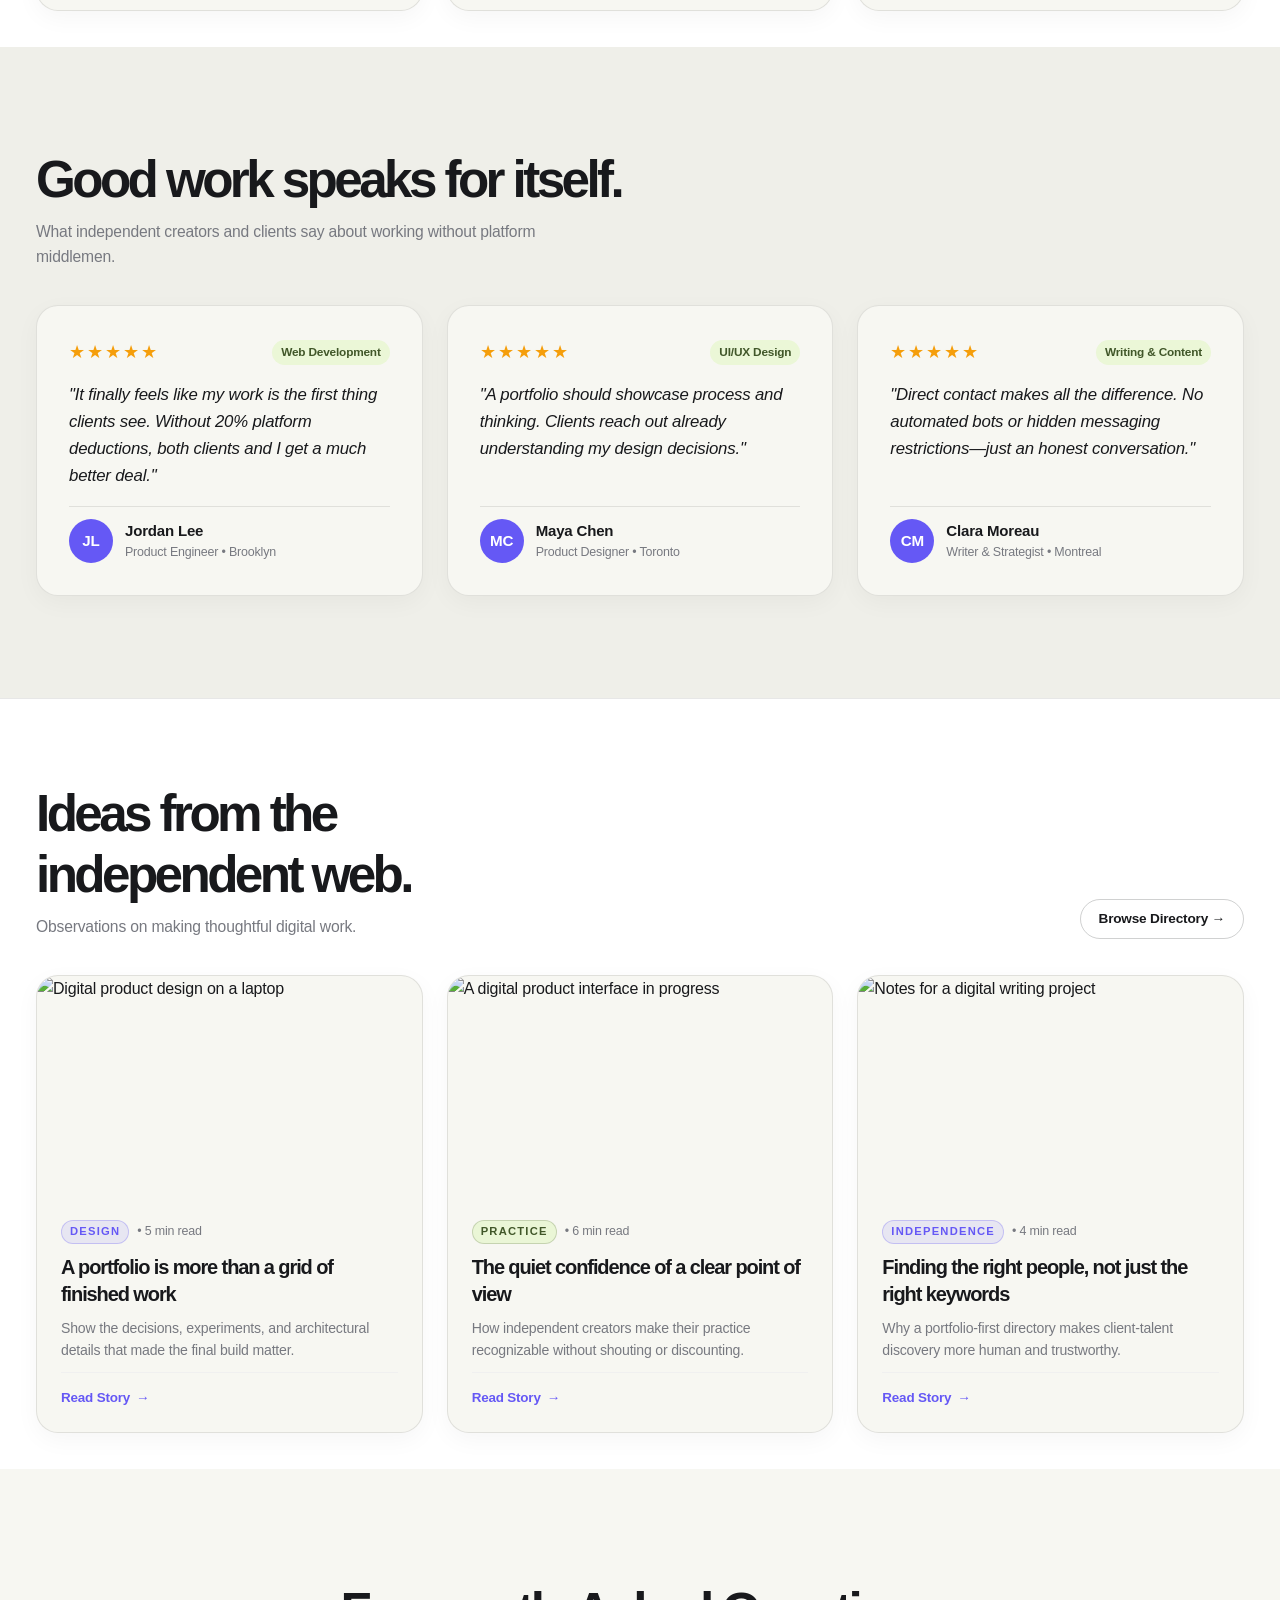
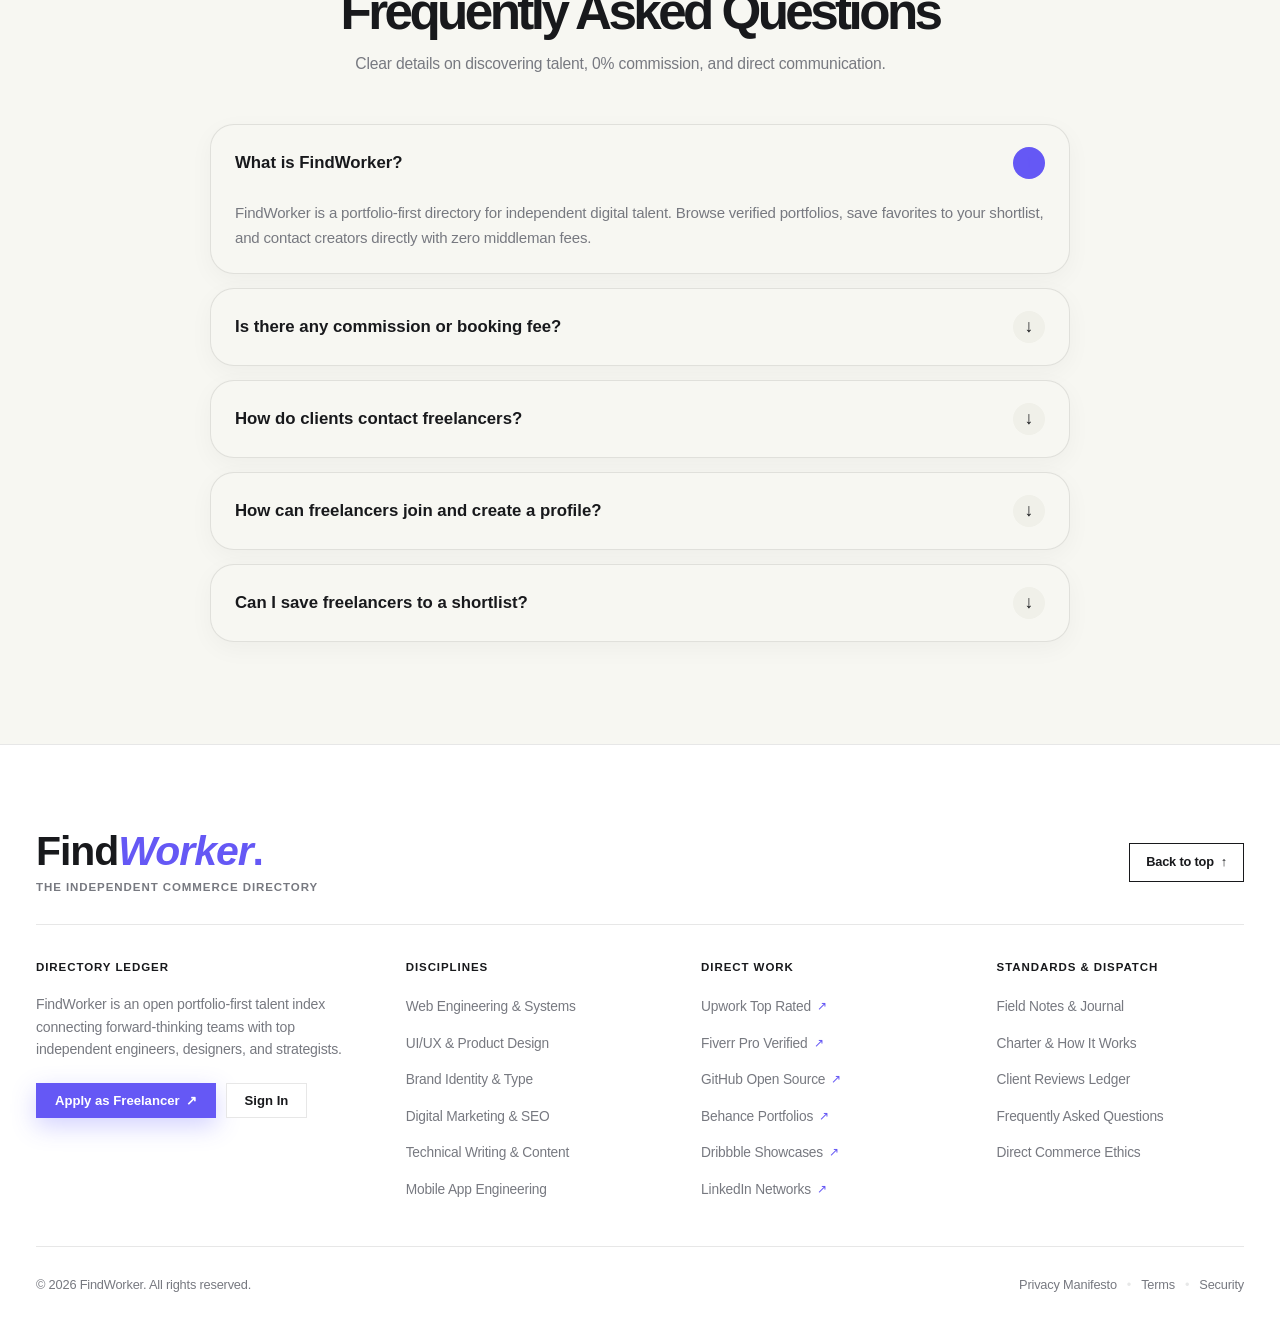
==== commit 62feb35e: "bg color change" ====
--- a/index.html
+++ b/index.html
@@ -1,20 +1,26 @@
 <!DOCTYPE html>
 <html lang="en">
+
 <head>
   <meta charset="UTF-8">
   <meta name="viewport" content="width=device-width, initial-scale=1.0">
   <title>FindWorker — A portfolio-first directory for independent talent</title>
-  <meta name="description" content="Discover independent digital talent by the work they make. Explore thoughtful portfolios from designers, developers, writers, and strategists, then connect directly.">
-  <meta name="keywords" content="FindWorker, freelance designers, web developers, digital marketers, content writers, creative portfolio directory, independent talent">
+  <meta name="description"
+    content="Discover independent digital talent by the work they make. Explore thoughtful portfolios from designers, developers, writers, and strategists, then connect directly.">
+  <meta name="keywords"
+    content="FindWorker, freelance designers, web developers, digital marketers, content writers, creative portfolio directory, independent talent">
 
   <!-- Google Fonts: Poppins (Hero Brand Font) -->
   <link rel="preconnect" href="https://fonts.googleapis.com">
   <link rel="preconnect" href="https://fonts.gstatic.com" crossorigin>
-  <link href="https://fonts.googleapis.com/css2?family=Poppins:ital,wght@0,300;0,400;0,500;0,600;0,700;1,400;1,500;1,600&display=swap" rel="stylesheet">
+  <link
+    href="https://fonts.googleapis.com/css2?family=Poppins:ital,wght@0,300;0,400;0,500;0,600;0,700;1,400;1,500;1,600&display=swap"
+    rel="stylesheet">
 
   <!-- Application Stylesheet -->
   <link rel="stylesheet" href="style/style.css">
 </head>
+
 <body>
 
 
@@ -24,10 +30,10 @@
 
         <!-- 1. Left: Sculptural Monogram & Brand Identity -->
         <a href="#home" class="brand-logo" id="brand-logo-link" aria-label="FindWorker Home">
-      
+
           <div class="brand-text-block">
             <div class="brand-title">Find<span class="brand-title-accent">Worker</span></div>
-           
+
           </div>
         </a>
 
@@ -35,9 +41,9 @@
         <nav class="main-nav" aria-label="Main Navigation">
           <div class="nav-capsule-trench">
             <a href="#freelancers" class="nav-link" id="nav-link-freelancers">
-             
+
               <span>Freelancers</span>
-        
+
             </a>
             <a href="#roles" class="nav-link" id="nav-link-roles">
               <span>Disciplines</span>
@@ -56,17 +62,18 @@
 
         <!-- 3. Right: Command Search, Shortlist Vault & Action Suite -->
         <div class="header-actions">
-      
-           <a class="primary-btn no-min-width go-to-directory-link" id="header-login-btn">
-                  <div class="btn-text">Sign In</div>
-                  <div class="btn-dot"></div>
-                    <svg width="13" height="13" viewBox="0 0 24 24" fill="none" stroke="currentColor" stroke-width="2.5" stroke-linecap="round" stroke-linejoin="round">
+
+          <a class="primary-btn no-min-width go-to-directory-link" id="header-login-btn">
+            <div class="btn-text">Sign In</div>
+            <div class="btn-dot"></div>
+            <svg width="13" height="13" viewBox="0 0 24 24" fill="none" stroke="currentColor" stroke-width="2.5"
+              stroke-linecap="round" stroke-linejoin="round">
               <line x1="7" y1="17" x2="17" y2="7"></line>
               <polyline points="7 7 17 7 17 17"></polyline>
             </svg>
-                </a>
-
-        
+          </a>
+
+
 
           <!-- Jewel-Cut Master Profile CTA -->
           <!-- <button type="button" class="btn btn-primary btn-sm nav-signup-btn" id="header-login-btn">
@@ -78,7 +85,8 @@
           </button> -->
 
           <!-- Mobile Hamburger Toggle -->
-          <button type="button" class="mobile-menu-toggle" id="mobile-menu-toggle" aria-label="Toggle navigation menu" aria-expanded="false">
+          <button type="button" class="mobile-menu-toggle" id="mobile-menu-toggle" aria-label="Toggle navigation menu"
+            aria-expanded="false">
             <span class="hamburger-bar"></span>
             <span class="hamburger-bar"></span>
             <span class="hamburger-bar"></span>
@@ -105,8 +113,10 @@
         <a href="#blog" class="mobile-nav-link">Field Notes &amp; Journal</a>
         <a href="#why-outlier" class="mobile-nav-link">Why FindWorker</a>
         <div class="mobile-nav-actions">
-          <button type="button" class="btn btn-outline" id="mobile-login-btn" style="width: 100%;">Sign In to Workspace</button>
-          <button type="button" class="btn btn-primary" id="mobile-signup-btn" style="width: 100%;">Create Account &amp; Sign Up ↗</button>
+          <button type="button" class="btn btn-outline" id="mobile-login-btn" style="width: 100%;">Sign In to
+            Workspace</button>
+          <button type="button" class="btn btn-primary" id="mobile-signup-btn" style="width: 100%;">Create Account &amp;
+            Sign Up ↗</button>
         </div>
       </div>
     </div>
@@ -121,24 +131,27 @@
       <section class="section section-bg inovis-hero-section" id="hero">
         <div class="container inovis-hero-container">
           <div class="hero-grid">
-            
+
             <!-- Left Column: Heading, Subtitle & Action Block -->
             <div class="hero-grid-left">
               <div class="h-hero-content">
                 <h1 class="h1">
-                  Designing Digital Worlds That Spark <span class="paragraph-color">Emotion</span> and <span class="paragraph-color">Action</span>
+                  Designing Digital Worlds That Spark <span class="paragraph-color">Emotion</span> and <span
+                    class="paragraph-color">Action</span>
                 </h1>
                 <p class="text-large">
-                  From bold websites to memorable brand identities, we turn your vision into a digital experience. Let’s build something unforgettable—together.
+                  From bold websites to memorable brand identities, we turn your vision into a digital experience. Let’s
+                  build something unforgettable—together.
                 </p>
               </div>
 
               <div class="h-hero-user-block">
-                <a href="#freelancers" class="primary-btn no-min-width go-to-directory-link" id="hero-work-together-btn">
+                <a href="#freelancers" class="primary-btn no-min-width go-to-directory-link"
+                  id="hero-work-together-btn">
                   <div class="btn-text">Let’s Work Together ?</div>
                   <div class="btn-dot"></div>
                 </a>
-             
+
               </div>
             </div>
 
@@ -152,7 +165,9 @@
                       <div>UIUX Design</div>
                       <div class="service-btn-icon">
                         <svg xmlns="http://www.w3.org/2000/svg" width="25" height="25" viewBox="0 0 25 25" fill="none">
-                          <path d="M22.6247 15.7333L19.7651 14.2335L22.496 12.5071C22.5651 12.463 22.6215 12.4016 22.6595 12.329C22.6974 12.2563 22.7157 12.175 22.7124 12.0931C22.7092 12.0112 22.6845 11.9316 22.6409 11.8622C22.5972 11.7929 22.5362 11.7361 22.4637 11.6977L19.6078 10.1941L22.3204 8.47962C22.3973 8.43591 22.4599 8.37084 22.5006 8.29229C22.5295 8.23792 22.5474 8.17838 22.5533 8.11709C22.5591 8.05579 22.5529 7.99394 22.5349 7.93506C22.5168 7.87618 22.4874 7.82143 22.4482 7.77394C22.409 7.72645 22.3608 7.68715 22.3064 7.65828L12.34 2.42625C12.267 2.38871 12.1854 2.37071 12.1034 2.37398C12.0213 2.37725 11.9415 2.40169 11.8716 2.44493L2.35352 8.45397C2.28352 8.49781 2.22634 8.55937 2.18778 8.63242C2.14922 8.70546 2.13065 8.7874 2.13394 8.86993C2.13723 8.95246 2.16227 9.03266 2.20652 9.1024C2.25078 9.17214 2.31268 9.22895 2.38595 9.26708L5.24173 10.767L2.51086 12.4934C2.44174 12.5375 2.38539 12.5989 2.34741 12.6715C2.30944 12.7441 2.29118 12.8255 2.29444 12.9074C2.29771 12.9893 2.32239 13.0689 2.36603 13.1383C2.40966 13.2076 2.47073 13.2644 2.54313 13.3028L5.40281 14.8063L2.67554 16.5288C2.60553 16.5726 2.54836 16.6342 2.50979 16.7072C2.47123 16.7803 2.45266 16.8622 2.45595 16.9448C2.45924 17.0273 2.48428 17.1075 2.52854 17.1772C2.57279 17.247 2.63469 17.3038 2.70796 17.3419L12.6744 22.5739C12.7462 22.608 12.8257 22.623 12.905 22.6173C12.9878 22.6133 13.0683 22.5881 13.1385 22.5442L22.6567 16.5351C22.7257 16.4906 22.7819 16.4288 22.8198 16.3559C22.8576 16.2829 22.8758 16.2014 22.8725 16.1193C22.8693 16.0372 22.8446 15.9574 22.8011 15.8877C22.7575 15.8181 22.6966 15.7609 22.6242 15.722L22.6247 15.7333ZM3.69607 12.8515L6.19641 11.2731L12.33 14.5037C12.4021 14.5424 12.4831 14.5612 12.5649 14.5582C12.6477 14.5542 12.7281 14.529 12.7984 14.4851L18.6553 10.7762L21.3071 12.1492L12.7043 17.585L3.69607 12.8515ZM12.8653 21.6206L3.85715 16.8908L6.35659 15.2899L12.4902 18.5206C12.5622 18.5593 12.6433 18.578 12.725 18.5747C12.8068 18.5715 12.8861 18.5464 12.9548 18.502L18.8304 14.7925L21.4494 16.1892L12.8653 21.6206Z" fill="#0F0F0F"/>
+                          <path
+                            d="M22.6247 15.7333L19.7651 14.2335L22.496 12.5071C22.5651 12.463 22.6215 12.4016 22.6595 12.329C22.6974 12.2563 22.7157 12.175 22.7124 12.0931C22.7092 12.0112 22.6845 11.9316 22.6409 11.8622C22.5972 11.7929 22.5362 11.7361 22.4637 11.6977L19.6078 10.1941L22.3204 8.47962C22.3973 8.43591 22.4599 8.37084 22.5006 8.29229C22.5295 8.23792 22.5474 8.17838 22.5533 8.11709C22.5591 8.05579 22.5529 7.99394 22.5349 7.93506C22.5168 7.87618 22.4874 7.82143 22.4482 7.77394C22.409 7.72645 22.3608 7.68715 22.3064 7.65828L12.34 2.42625C12.267 2.38871 12.1854 2.37071 12.1034 2.37398C12.0213 2.37725 11.9415 2.40169 11.8716 2.44493L2.35352 8.45397C2.28352 8.49781 2.22634 8.55937 2.18778 8.63242C2.14922 8.70546 2.13065 8.7874 2.13394 8.86993C2.13723 8.95246 2.16227 9.03266 2.20652 9.1024C2.25078 9.17214 2.31268 9.22895 2.38595 9.26708L5.24173 10.767L2.51086 12.4934C2.44174 12.5375 2.38539 12.5989 2.34741 12.6715C2.30944 12.7441 2.29118 12.8255 2.29444 12.9074C2.29771 12.9893 2.32239 13.0689 2.36603 13.1383C2.40966 13.2076 2.47073 13.2644 2.54313 13.3028L5.40281 14.8063L2.67554 16.5288C2.60553 16.5726 2.54836 16.6342 2.50979 16.7072C2.47123 16.7803 2.45266 16.8622 2.45595 16.9448C2.45924 17.0273 2.48428 17.1075 2.52854 17.1772C2.57279 17.247 2.63469 17.3038 2.70796 17.3419L12.6744 22.5739C12.7462 22.608 12.8257 22.623 12.905 22.6173C12.9878 22.6133 13.0683 22.5881 13.1385 22.5442L22.6567 16.5351C22.7257 16.4906 22.7819 16.4288 22.8198 16.3559C22.8576 16.2829 22.8758 16.2014 22.8725 16.1193C22.8693 16.0372 22.8446 15.9574 22.8011 15.8877C22.7575 15.8181 22.6966 15.7609 22.6242 15.722L22.6247 15.7333ZM3.69607 12.8515L6.19641 11.2731L12.33 14.5037C12.4021 14.5424 12.4831 14.5612 12.5649 14.5582C12.6477 14.5542 12.7281 14.529 12.7984 14.4851L18.6553 10.7762L21.3071 12.1492L12.7043 17.585L3.69607 12.8515ZM12.8653 21.6206L3.85715 16.8908L6.35659 15.2899L12.4902 18.5206C12.5622 18.5593 12.6433 18.578 12.725 18.5747C12.8068 18.5715 12.8861 18.5464 12.9548 18.502L18.8304 14.7925L21.4494 16.1892L12.8653 21.6206Z"
+                            fill="#0F0F0F" />
                         </svg>
                       </div>
                     </a>
@@ -162,7 +177,9 @@
                       <div>Web Design</div>
                       <div class="service-btn-icon">
                         <svg xmlns="http://www.w3.org/2000/svg" width="25" height="25" viewBox="0 0 25 25" fill="none">
-                          <path d="M22.6247 15.7333L19.7651 14.2335L22.496 12.5071C22.5651 12.463 22.6215 12.4016 22.6595 12.329C22.6974 12.2563 22.7157 12.175 22.7124 12.0931C22.7092 12.0112 22.6845 11.9316 22.6409 11.8622C22.5972 11.7929 22.5362 11.7361 22.4637 11.6977L19.6078 10.1941L22.3204 8.47962C22.3973 8.43591 22.4599 8.37084 22.5006 8.29229C22.5295 8.23792 22.5474 8.17838 22.5533 8.11709C22.5591 8.05579 22.5529 7.99394 22.5349 7.93506C22.5168 7.87618 22.4874 7.82143 22.4482 7.77394C22.409 7.72645 22.3608 7.68715 22.3064 7.65828L12.34 2.42625C12.267 2.38871 12.1854 2.37071 12.1034 2.37398C12.0213 2.37725 11.9415 2.40169 11.8716 2.44493L2.35352 8.45397C2.28352 8.49781 2.22634 8.55937 2.18778 8.63242C2.14922 8.70546 2.13065 8.7874 2.13394 8.86993C2.13723 8.95246 2.16227 9.03266 2.20652 9.1024C2.25078 9.17214 2.31268 9.22895 2.38595 9.26708L5.24173 10.767L2.51086 12.4934C2.44174 12.5375 2.38539 12.5989 2.34741 12.6715C2.30944 12.7441 2.29118 12.8255 2.29444 12.9074C2.29771 12.9893 2.32239 13.0689 2.36603 13.1383C2.40966 13.2076 2.47073 13.2644 2.54313 13.3028L5.40281 14.8063L2.67554 16.5288C2.60553 16.5726 2.54836 16.6342 2.50979 16.7072C2.47123 16.7803 2.45266 16.8622 2.45595 16.9448C2.45924 17.0273 2.48428 17.1075 2.52854 17.1772C2.57279 17.247 2.63469 17.3038 2.70796 17.3419L12.6744 22.5739C12.7462 22.608 12.8257 22.623 12.905 22.6173C12.9878 22.6133 13.0683 22.5881 13.1385 22.5442L22.6567 16.5351C22.7257 16.4906 22.7819 16.4288 22.8198 16.3559C22.8576 16.2829 22.8758 16.2014 22.8725 16.1193C22.8693 16.0372 22.8446 15.9574 22.8011 15.8877C22.7575 15.8181 22.6966 15.7609 22.6242 15.722L22.6247 15.7333ZM3.69607 12.8515L6.19641 11.2731L12.33 14.5037C12.4021 14.5424 12.4831 14.5612 12.5649 14.5582C12.6477 14.5542 12.7281 14.529 12.7984 14.4851L18.6553 10.7762L21.3071 12.1492L12.7043 17.585L3.69607 12.8515ZM12.8653 21.6206L3.85715 16.8908L6.35659 15.2899L12.4902 18.5206C12.5622 18.5593 12.6433 18.578 12.725 18.5747C12.8068 18.5715 12.8861 18.5464 12.9548 18.502L18.8304 14.7925L21.4494 16.1892L12.8653 21.6206Z" fill="#0F0F0F"/>
+                          <path
+                            d="M22.6247 15.7333L19.7651 14.2335L22.496 12.5071C22.5651 12.463 22.6215 12.4016 22.6595 12.329C22.6974 12.2563 22.7157 12.175 22.7124 12.0931C22.7092 12.0112 22.6845 11.9316 22.6409 11.8622C22.5972 11.7929 22.5362 11.7361 22.4637 11.6977L19.6078 10.1941L22.3204 8.47962C22.3973 8.43591 22.4599 8.37084 22.5006 8.29229C22.5295 8.23792 22.5474 8.17838 22.5533 8.11709C22.5591 8.05579 22.5529 7.99394 22.5349 7.93506C22.5168 7.87618 22.4874 7.82143 22.4482 7.77394C22.409 7.72645 22.3608 7.68715 22.3064 7.65828L12.34 2.42625C12.267 2.38871 12.1854 2.37071 12.1034 2.37398C12.0213 2.37725 11.9415 2.40169 11.8716 2.44493L2.35352 8.45397C2.28352 8.49781 2.22634 8.55937 2.18778 8.63242C2.14922 8.70546 2.13065 8.7874 2.13394 8.86993C2.13723 8.95246 2.16227 9.03266 2.20652 9.1024C2.25078 9.17214 2.31268 9.22895 2.38595 9.26708L5.24173 10.767L2.51086 12.4934C2.44174 12.5375 2.38539 12.5989 2.34741 12.6715C2.30944 12.7441 2.29118 12.8255 2.29444 12.9074C2.29771 12.9893 2.32239 13.0689 2.36603 13.1383C2.40966 13.2076 2.47073 13.2644 2.54313 13.3028L5.40281 14.8063L2.67554 16.5288C2.60553 16.5726 2.54836 16.6342 2.50979 16.7072C2.47123 16.7803 2.45266 16.8622 2.45595 16.9448C2.45924 17.0273 2.48428 17.1075 2.52854 17.1772C2.57279 17.247 2.63469 17.3038 2.70796 17.3419L12.6744 22.5739C12.7462 22.608 12.8257 22.623 12.905 22.6173C12.9878 22.6133 13.0683 22.5881 13.1385 22.5442L22.6567 16.5351C22.7257 16.4906 22.7819 16.4288 22.8198 16.3559C22.8576 16.2829 22.8758 16.2014 22.8725 16.1193C22.8693 16.0372 22.8446 15.9574 22.8011 15.8877C22.7575 15.8181 22.6966 15.7609 22.6242 15.722L22.6247 15.7333ZM3.69607 12.8515L6.19641 11.2731L12.33 14.5037C12.4021 14.5424 12.4831 14.5612 12.5649 14.5582C12.6477 14.5542 12.7281 14.529 12.7984 14.4851L18.6553 10.7762L21.3071 12.1492L12.7043 17.585L3.69607 12.8515ZM12.8653 21.6206L3.85715 16.8908L6.35659 15.2899L12.4902 18.5206C12.5622 18.5593 12.6433 18.578 12.725 18.5747C12.8068 18.5715 12.8861 18.5464 12.9548 18.502L18.8304 14.7925L21.4494 16.1892L12.8653 21.6206Z"
+                            fill="#0F0F0F" />
                         </svg>
                       </div>
                     </a>
@@ -172,7 +189,9 @@
                       <div>Development</div>
                       <div class="service-btn-icon">
                         <svg xmlns="http://www.w3.org/2000/svg" width="25" height="25" viewBox="0 0 25 25" fill="none">
-                          <path d="M22.6247 15.7333L19.7651 14.2335L22.496 12.5071C22.5651 12.463 22.6215 12.4016 22.6595 12.329C22.6974 12.2563 22.7157 12.175 22.7124 12.0931C22.7092 12.0112 22.6845 11.9316 22.6409 11.8622C22.5972 11.7929 22.5362 11.7361 22.4637 11.6977L19.6078 10.1941L22.3204 8.47962C22.3973 8.43591 22.4599 8.37084 22.5006 8.29229C22.5295 8.23792 22.5474 8.17838 22.5533 8.11709C22.5591 8.05579 22.5529 7.99394 22.5349 7.93506C22.5168 7.87618 22.4874 7.82143 22.4482 7.77394C22.409 7.72645 22.3608 7.68715 22.3064 7.65828L12.34 2.42625C12.267 2.38871 12.1854 2.37071 12.1034 2.37398C12.0213 2.37725 11.9415 2.40169 11.8716 2.44493L2.35352 8.45397C2.28352 8.49781 2.22634 8.55937 2.18778 8.63242C2.14922 8.70546 2.13065 8.7874 2.13394 8.86993C2.13723 8.95246 2.16227 9.03266 2.20652 9.1024C2.25078 9.17214 2.31268 9.22895 2.38595 9.26708L5.24173 10.767L2.51086 12.4934C2.44174 12.5375 2.38539 12.5989 2.34741 12.6715C2.30944 12.7441 2.29118 12.8255 2.29444 12.9074C2.29771 12.9893 2.32239 13.0689 2.36603 13.1383C2.40966 13.2076 2.47073 13.2644 2.54313 13.3028L5.40281 14.8063L2.67554 16.5288C2.60553 16.5726 2.54836 16.6342 2.50979 16.7072C2.47123 16.7803 2.45266 16.8622 2.45595 16.9448C2.45924 17.0273 2.48428 17.1075 2.52854 17.1772C2.57279 17.247 2.63469 17.3038 2.70796 17.3419L12.6744 22.5739C12.7462 22.608 12.8257 22.623 12.905 22.6173C12.9878 22.6133 13.0683 22.5881 13.1385 22.5442L22.6567 16.5351C22.7257 16.4906 22.7819 16.4288 22.8198 16.3559C22.8576 16.2829 22.8758 16.2014 22.8725 16.1193C22.8693 16.0372 22.8446 15.9574 22.8011 15.8877C22.7575 15.8181 22.6966 15.7609 22.6242 15.722L22.6247 15.7333ZM3.69607 12.8515L6.19641 11.2731L12.33 14.5037C12.4021 14.5424 12.4831 14.5612 12.5649 14.5582C12.6477 14.5542 12.7281 14.529 12.7984 14.4851L18.6553 10.7762L21.3071 12.1492L12.7043 17.585L3.69607 12.8515ZM12.8653 21.6206L3.85715 16.8908L6.35659 15.2899L12.4902 18.5206C12.5622 18.5593 12.6433 18.578 12.725 18.5747C12.8068 18.5715 12.8861 18.5464 12.9548 18.502L18.8304 14.7925L21.4494 16.1892L12.8653 21.6206Z" fill="#0F0F0F"/>
+                          <path
+                            d="M22.6247 15.7333L19.7651 14.2335L22.496 12.5071C22.5651 12.463 22.6215 12.4016 22.6595 12.329C22.6974 12.2563 22.7157 12.175 22.7124 12.0931C22.7092 12.0112 22.6845 11.9316 22.6409 11.8622C22.5972 11.7929 22.5362 11.7361 22.4637 11.6977L19.6078 10.1941L22.3204 8.47962C22.3973 8.43591 22.4599 8.37084 22.5006 8.29229C22.5295 8.23792 22.5474 8.17838 22.5533 8.11709C22.5591 8.05579 22.5529 7.99394 22.5349 7.93506C22.5168 7.87618 22.4874 7.82143 22.4482 7.77394C22.409 7.72645 22.3608 7.68715 22.3064 7.65828L12.34 2.42625C12.267 2.38871 12.1854 2.37071 12.1034 2.37398C12.0213 2.37725 11.9415 2.40169 11.8716 2.44493L2.35352 8.45397C2.28352 8.49781 2.22634 8.55937 2.18778 8.63242C2.14922 8.70546 2.13065 8.7874 2.13394 8.86993C2.13723 8.95246 2.16227 9.03266 2.20652 9.1024C2.25078 9.17214 2.31268 9.22895 2.38595 9.26708L5.24173 10.767L2.51086 12.4934C2.44174 12.5375 2.38539 12.5989 2.34741 12.6715C2.30944 12.7441 2.29118 12.8255 2.29444 12.9074C2.29771 12.9893 2.32239 13.0689 2.36603 13.1383C2.40966 13.2076 2.47073 13.2644 2.54313 13.3028L5.40281 14.8063L2.67554 16.5288C2.60553 16.5726 2.54836 16.6342 2.50979 16.7072C2.47123 16.7803 2.45266 16.8622 2.45595 16.9448C2.45924 17.0273 2.48428 17.1075 2.52854 17.1772C2.57279 17.247 2.63469 17.3038 2.70796 17.3419L12.6744 22.5739C12.7462 22.608 12.8257 22.623 12.905 22.6173C12.9878 22.6133 13.0683 22.5881 13.1385 22.5442L22.6567 16.5351C22.7257 16.4906 22.7819 16.4288 22.8198 16.3559C22.8576 16.2829 22.8758 16.2014 22.8725 16.1193C22.8693 16.0372 22.8446 15.9574 22.8011 15.8877C22.7575 15.8181 22.6966 15.7609 22.6242 15.722L22.6247 15.7333ZM3.69607 12.8515L6.19641 11.2731L12.33 14.5037C12.4021 14.5424 12.4831 14.5612 12.5649 14.5582C12.6477 14.5542 12.7281 14.529 12.7984 14.4851L18.6553 10.7762L21.3071 12.1492L12.7043 17.585L3.69607 12.8515ZM12.8653 21.6206L3.85715 16.8908L6.35659 15.2899L12.4902 18.5206C12.5622 18.5593 12.6433 18.578 12.725 18.5747C12.8068 18.5715 12.8861 18.5464 12.9548 18.502L18.8304 14.7925L21.4494 16.1892L12.8653 21.6206Z"
+                            fill="#0F0F0F" />
                         </svg>
                       </div>
                     </a>
@@ -182,7 +201,9 @@
                       <div>Branding</div>
                       <div class="service-btn-icon">
                         <svg xmlns="http://www.w3.org/2000/svg" width="25" height="25" viewBox="0 0 25 25" fill="none">
-                          <path d="M22.6247 15.7333L19.7651 14.2335L22.496 12.5071C22.5651 12.463 22.6215 12.4016 22.6595 12.329C22.6974 12.2563 22.7157 12.175 22.7124 12.0931C22.7092 12.0112 22.6845 11.9316 22.6409 11.8622C22.5972 11.7929 22.5362 11.7361 22.4637 11.6977L19.6078 10.1941L22.3204 8.47962C22.3973 8.43591 22.4599 8.37084 22.5006 8.29229C22.5295 8.23792 22.5474 8.17838 22.5533 8.11709C22.5591 8.05579 22.5529 7.99394 22.5349 7.93506C22.5168 7.87618 22.4874 7.82143 22.4482 7.77394C22.409 7.72645 22.3608 7.68715 22.3064 7.65828L12.34 2.42625C12.267 2.38871 12.1854 2.37071 12.1034 2.37398C12.0213 2.37725 11.9415 2.40169 11.8716 2.44493L2.35352 8.45397C2.28352 8.49781 2.22634 8.55937 2.18778 8.63242C2.14922 8.70546 2.13065 8.7874 2.13394 8.86993C2.13723 8.95246 2.16227 9.03266 2.20652 9.1024C2.25078 9.17214 2.31268 9.22895 2.38595 9.26708L5.24173 10.767L2.51086 12.4934C2.44174 12.5375 2.38539 12.5989 2.34741 12.6715C2.30944 12.7441 2.29118 12.8255 2.29444 12.9074C2.29771 12.9893 2.32239 13.0689 2.36603 13.1383C2.40966 13.2076 2.47073 13.2644 2.54313 13.3028L5.40281 14.8063L2.67554 16.5288C2.60553 16.5726 2.54836 16.6342 2.50979 16.7072C2.47123 16.7803 2.45266 16.8622 2.45595 16.9448C2.45924 17.0273 2.48428 17.1075 2.52854 17.1772C2.57279 17.247 2.63469 17.3038 2.70796 17.3419L12.6744 22.5739C12.7462 22.608 12.8257 22.623 12.905 22.6173C12.9878 22.6133 13.0683 22.5881 13.1385 22.5442L22.6567 16.5351C22.7257 16.4906 22.7819 16.4288 22.8198 16.3559C22.8576 16.2829 22.8758 16.2014 22.8725 16.1193C22.8693 16.0372 22.8446 15.9574 22.8011 15.8877C22.7575 15.8181 22.6966 15.7609 22.6242 15.722L22.6247 15.7333ZM3.69607 12.8515L6.19641 11.2731L12.33 14.5037C12.4021 14.5424 12.4831 14.5612 12.5649 14.5582C12.6477 14.5542 12.7281 14.529 12.7984 14.4851L18.6553 10.7762L21.3071 12.1492L12.7043 17.585L3.69607 12.8515ZM12.8653 21.6206L3.85715 16.8908L6.35659 15.2899L12.4902 18.5206C12.5622 18.5593 12.6433 18.578 12.725 18.5747C12.8068 18.5715 12.8861 18.5464 12.9548 18.502L18.8304 14.7925L21.4494 16.1892L12.8653 21.6206Z" fill="#0F0F0F"/>
+                          <path
+                            d="M22.6247 15.7333L19.7651 14.2335L22.496 12.5071C22.5651 12.463 22.6215 12.4016 22.6595 12.329C22.6974 12.2563 22.7157 12.175 22.7124 12.0931C22.7092 12.0112 22.6845 11.9316 22.6409 11.8622C22.5972 11.7929 22.5362 11.7361 22.4637 11.6977L19.6078 10.1941L22.3204 8.47962C22.3973 8.43591 22.4599 8.37084 22.5006 8.29229C22.5295 8.23792 22.5474 8.17838 22.5533 8.11709C22.5591 8.05579 22.5529 7.99394 22.5349 7.93506C22.5168 7.87618 22.4874 7.82143 22.4482 7.77394C22.409 7.72645 22.3608 7.68715 22.3064 7.65828L12.34 2.42625C12.267 2.38871 12.1854 2.37071 12.1034 2.37398C12.0213 2.37725 11.9415 2.40169 11.8716 2.44493L2.35352 8.45397C2.28352 8.49781 2.22634 8.55937 2.18778 8.63242C2.14922 8.70546 2.13065 8.7874 2.13394 8.86993C2.13723 8.95246 2.16227 9.03266 2.20652 9.1024C2.25078 9.17214 2.31268 9.22895 2.38595 9.26708L5.24173 10.767L2.51086 12.4934C2.44174 12.5375 2.38539 12.5989 2.34741 12.6715C2.30944 12.7441 2.29118 12.8255 2.29444 12.9074C2.29771 12.9893 2.32239 13.0689 2.36603 13.1383C2.40966 13.2076 2.47073 13.2644 2.54313 13.3028L5.40281 14.8063L2.67554 16.5288C2.60553 16.5726 2.54836 16.6342 2.50979 16.7072C2.47123 16.7803 2.45266 16.8622 2.45595 16.9448C2.45924 17.0273 2.48428 17.1075 2.52854 17.1772C2.57279 17.247 2.63469 17.3038 2.70796 17.3419L12.6744 22.5739C12.7462 22.608 12.8257 22.623 12.905 22.6173C12.9878 22.6133 13.0683 22.5881 13.1385 22.5442L22.6567 16.5351C22.7257 16.4906 22.7819 16.4288 22.8198 16.3559C22.8576 16.2829 22.8758 16.2014 22.8725 16.1193C22.8693 16.0372 22.8446 15.9574 22.8011 15.8877C22.7575 15.8181 22.6966 15.7609 22.6242 15.722L22.6247 15.7333ZM3.69607 12.8515L6.19641 11.2731L12.33 14.5037C12.4021 14.5424 12.4831 14.5612 12.5649 14.5582C12.6477 14.5542 12.7281 14.529 12.7984 14.4851L18.6553 10.7762L21.3071 12.1492L12.7043 17.585L3.69607 12.8515ZM12.8653 21.6206L3.85715 16.8908L6.35659 15.2899L12.4902 18.5206C12.5622 18.5593 12.6433 18.578 12.725 18.5747C12.8068 18.5715 12.8861 18.5464 12.9548 18.502L18.8304 14.7925L21.4494 16.1892L12.8653 21.6206Z"
+                            fill="#0F0F0F" />
                         </svg>
                       </div>
                     </a>
@@ -196,7 +217,9 @@
                       <div>UIUX Design</div>
                       <div class="service-btn-icon">
                         <svg xmlns="http://www.w3.org/2000/svg" width="25" height="25" viewBox="0 0 25 25" fill="none">
-                          <path d="M22.6247 15.7333L19.7651 14.2335L22.496 12.5071C22.5651 12.463 22.6215 12.4016 22.6595 12.329C22.6974 12.2563 22.7157 12.175 22.7124 12.0931C22.7092 12.0112 22.6845 11.9316 22.6409 11.8622C22.5972 11.7929 22.5362 11.7361 22.4637 11.6977L19.6078 10.1941L22.3204 8.47962C22.3973 8.43591 22.4599 8.37084 22.5006 8.29229C22.5295 8.23792 22.5474 8.17838 22.5533 8.11709C22.5591 8.05579 22.5529 7.99394 22.5349 7.93506C22.5168 7.87618 22.4874 7.82143 22.4482 7.77394C22.409 7.72645 22.3608 7.68715 22.3064 7.65828L12.34 2.42625C12.267 2.38871 12.1854 2.37071 12.1034 2.37398C12.0213 2.37725 11.9415 2.40169 11.8716 2.44493L2.35352 8.45397C2.28352 8.49781 2.22634 8.55937 2.18778 8.63242C2.14922 8.70546 2.13065 8.7874 2.13394 8.86993C2.13723 8.95246 2.16227 9.03266 2.20652 9.1024C2.25078 9.17214 2.31268 9.22895 2.38595 9.26708L5.24173 10.767L2.51086 12.4934C2.44174 12.5375 2.38539 12.5989 2.34741 12.6715C2.30944 12.7441 2.29118 12.8255 2.29444 12.9074C2.29771 12.9893 2.32239 13.0689 2.36603 13.1383C2.40966 13.2076 2.47073 13.2644 2.54313 13.3028L5.40281 14.8063L2.67554 16.5288C2.60553 16.5726 2.54836 16.6342 2.50979 16.7072C2.47123 16.7803 2.45266 16.8622 2.45595 16.9448C2.45924 17.0273 2.48428 17.1075 2.52854 17.1772C2.57279 17.247 2.63469 17.3038 2.70796 17.3419L12.6744 22.5739C12.7462 22.608 12.8257 22.623 12.905 22.6173C12.9878 22.6133 13.0683 22.5881 13.1385 22.5442L22.6567 16.5351C22.7257 16.4906 22.7819 16.4288 22.8198 16.3559C22.8576 16.2829 22.8758 16.2014 22.8725 16.1193C22.8693 16.0372 22.8446 15.9574 22.8011 15.8877C22.7575 15.8181 22.6966 15.7609 22.6242 15.722L22.6247 15.7333ZM3.69607 12.8515L6.19641 11.2731L12.33 14.5037C12.4021 14.5424 12.4831 14.5612 12.5649 14.5582C12.6477 14.5542 12.7281 14.529 12.7984 14.4851L18.6553 10.7762L21.3071 12.1492L12.7043 17.585L3.69607 12.8515ZM12.8653 21.6206L3.85715 16.8908L6.35659 15.2899L12.4902 18.5206C12.5622 18.5593 12.6433 18.578 12.725 18.5747C12.8068 18.5715 12.8861 18.5464 12.9548 18.502L18.8304 14.7925L21.4494 16.1892L12.8653 21.6206Z" fill="#0F0F0F"/>
+                          <path
+                            d="M22.6247 15.7333L19.7651 14.2335L22.496 12.5071C22.5651 12.463 22.6215 12.4016 22.6595 12.329C22.6974 12.2563 22.7157 12.175 22.7124 12.0931C22.7092 12.0112 22.6845 11.9316 22.6409 11.8622C22.5972 11.7929 22.5362 11.7361 22.4637 11.6977L19.6078 10.1941L22.3204 8.47962C22.3973 8.43591 22.4599 8.37084 22.5006 8.29229C22.5295 8.23792 22.5474 8.17838 22.5533 8.11709C22.5591 8.05579 22.5529 7.99394 22.5349 7.93506C22.5168 7.87618 22.4874 7.82143 22.4482 7.77394C22.409 7.72645 22.3608 7.68715 22.3064 7.65828L12.34 2.42625C12.267 2.38871 12.1854 2.37071 12.1034 2.37398C12.0213 2.37725 11.9415 2.40169 11.8716 2.44493L2.35352 8.45397C2.28352 8.49781 2.22634 8.55937 2.18778 8.63242C2.14922 8.70546 2.13065 8.7874 2.13394 8.86993C2.13723 8.95246 2.16227 9.03266 2.20652 9.1024C2.25078 9.17214 2.31268 9.22895 2.38595 9.26708L5.24173 10.767L2.51086 12.4934C2.44174 12.5375 2.38539 12.5989 2.34741 12.6715C2.30944 12.7441 2.29118 12.8255 2.29444 12.9074C2.29771 12.9893 2.32239 13.0689 2.36603 13.1383C2.40966 13.2076 2.47073 13.2644 2.54313 13.3028L5.40281 14.8063L2.67554 16.5288C2.60553 16.5726 2.54836 16.6342 2.50979 16.7072C2.47123 16.7803 2.45266 16.8622 2.45595 16.9448C2.45924 17.0273 2.48428 17.1075 2.52854 17.1772C2.57279 17.247 2.63469 17.3038 2.70796 17.3419L12.6744 22.5739C12.7462 22.608 12.8257 22.623 12.905 22.6173C12.9878 22.6133 13.0683 22.5881 13.1385 22.5442L22.6567 16.5351C22.7257 16.4906 22.7819 16.4288 22.8198 16.3559C22.8576 16.2829 22.8758 16.2014 22.8725 16.1193C22.8693 16.0372 22.8446 15.9574 22.8011 15.8877C22.7575 15.8181 22.6966 15.7609 22.6242 15.722L22.6247 15.7333ZM3.69607 12.8515L6.19641 11.2731L12.33 14.5037C12.4021 14.5424 12.4831 14.5612 12.5649 14.5582C12.6477 14.5542 12.7281 14.529 12.7984 14.4851L18.6553 10.7762L21.3071 12.1492L12.7043 17.585L3.69607 12.8515ZM12.8653 21.6206L3.85715 16.8908L6.35659 15.2899L12.4902 18.5206C12.5622 18.5593 12.6433 18.578 12.725 18.5747C12.8068 18.5715 12.8861 18.5464 12.9548 18.502L18.8304 14.7925L21.4494 16.1892L12.8653 21.6206Z"
+                            fill="#0F0F0F" />
                         </svg>
                       </div>
                     </a>
@@ -206,7 +229,9 @@
                       <div>Web Design</div>
                       <div class="service-btn-icon">
                         <svg xmlns="http://www.w3.org/2000/svg" width="25" height="25" viewBox="0 0 25 25" fill="none">
-                          <path d="M22.6247 15.7333L19.7651 14.2335L22.496 12.5071C22.5651 12.463 22.6215 12.4016 22.6595 12.329C22.6974 12.2563 22.7157 12.175 22.7124 12.0931C22.7092 12.0112 22.6845 11.9316 22.6409 11.8622C22.5972 11.7929 22.5362 11.7361 22.4637 11.6977L19.6078 10.1941L22.3204 8.47962C22.3973 8.43591 22.4599 8.37084 22.5006 8.29229C22.5295 8.23792 22.5474 8.17838 22.5533 8.11709C22.5591 8.05579 22.5529 7.99394 22.5349 7.93506C22.5168 7.87618 22.4874 7.82143 22.4482 7.77394C22.409 7.72645 22.3608 7.68715 22.3064 7.65828L12.34 2.42625C12.267 2.38871 12.1854 2.37071 12.1034 2.37398C12.0213 2.37725 11.9415 2.40169 11.8716 2.44493L2.35352 8.45397C2.28352 8.49781 2.22634 8.55937 2.18778 8.63242C2.14922 8.70546 2.13065 8.7874 2.13394 8.86993C2.13723 8.95246 2.16227 9.03266 2.20652 9.1024C2.25078 9.17214 2.31268 9.22895 2.38595 9.26708L5.24173 10.767L2.51086 12.4934C2.44174 12.5375 2.38539 12.5989 2.34741 12.6715C2.30944 12.7441 2.29118 12.8255 2.29444 12.9074C2.29771 12.9893 2.32239 13.0689 2.36603 13.1383C2.40966 13.2076 2.47073 13.2644 2.54313 13.3028L5.40281 14.8063L2.67554 16.5288C2.60553 16.5726 2.54836 16.6342 2.50979 16.7072C2.47123 16.7803 2.45266 16.8622 2.45595 16.9448C2.45924 17.0273 2.48428 17.1075 2.52854 17.1772C2.57279 17.247 2.63469 17.3038 2.70796 17.3419L12.6744 22.5739C12.7462 22.608 12.8257 22.623 12.905 22.6173C12.9878 22.6133 13.0683 22.5881 13.1385 22.5442L22.6567 16.5351C22.7257 16.4906 22.7819 16.4288 22.8198 16.3559C22.8576 16.2829 22.8758 16.2014 22.8725 16.1193C22.8693 16.0372 22.8446 15.9574 22.8011 15.8877C22.7575 15.8181 22.6966 15.7609 22.6242 15.722L22.6247 15.7333ZM3.69607 12.8515L6.19641 11.2731L12.33 14.5037C12.4021 14.5424 12.4831 14.5612 12.5649 14.5582C12.6477 14.5542 12.7281 14.529 12.7984 14.4851L18.6553 10.7762L21.3071 12.1492L12.7043 17.585L3.69607 12.8515ZM12.8653 21.6206L3.85715 16.8908L6.35659 15.2899L12.4902 18.5206C12.5622 18.5593 12.6433 18.578 12.725 18.5747C12.8068 18.5715 12.8861 18.5464 12.9548 18.502L18.8304 14.7925L21.4494 16.1892L12.8653 21.6206Z" fill="#0F0F0F"/>
+                          <path
+                            d="M22.6247 15.7333L19.7651 14.2335L22.496 12.5071C22.5651 12.463 22.6215 12.4016 22.6595 12.329C22.6974 12.2563 22.7157 12.175 22.7124 12.0931C22.7092 12.0112 22.6845 11.9316 22.6409 11.8622C22.5972 11.7929 22.5362 11.7361 22.4637 11.6977L19.6078 10.1941L22.3204 8.47962C22.3973 8.43591 22.4599 8.37084 22.5006 8.29229C22.5295 8.23792 22.5474 8.17838 22.5533 8.11709C22.5591 8.05579 22.5529 7.99394 22.5349 7.93506C22.5168 7.87618 22.4874 7.82143 22.4482 7.77394C22.409 7.72645 22.3608 7.68715 22.3064 7.65828L12.34 2.42625C12.267 2.38871 12.1854 2.37071 12.1034 2.37398C12.0213 2.37725 11.9415 2.40169 11.8716 2.44493L2.35352 8.45397C2.28352 8.49781 2.22634 8.55937 2.18778 8.63242C2.14922 8.70546 2.13065 8.7874 2.13394 8.86993C2.13723 8.95246 2.16227 9.03266 2.20652 9.1024C2.25078 9.17214 2.31268 9.22895 2.38595 9.26708L5.24173 10.767L2.51086 12.4934C2.44174 12.5375 2.38539 12.5989 2.34741 12.6715C2.30944 12.7441 2.29118 12.8255 2.29444 12.9074C2.29771 12.9893 2.32239 13.0689 2.36603 13.1383C2.40966 13.2076 2.47073 13.2644 2.54313 13.3028L5.40281 14.8063L2.67554 16.5288C2.60553 16.5726 2.54836 16.6342 2.50979 16.7072C2.47123 16.7803 2.45266 16.8622 2.45595 16.9448C2.45924 17.0273 2.48428 17.1075 2.52854 17.1772C2.57279 17.247 2.63469 17.3038 2.70796 17.3419L12.6744 22.5739C12.7462 22.608 12.8257 22.623 12.905 22.6173C12.9878 22.6133 13.0683 22.5881 13.1385 22.5442L22.6567 16.5351C22.7257 16.4906 22.7819 16.4288 22.8198 16.3559C22.8576 16.2829 22.8758 16.2014 22.8725 16.1193C22.8693 16.0372 22.8446 15.9574 22.8011 15.8877C22.7575 15.8181 22.6966 15.7609 22.6242 15.722L22.6247 15.7333ZM3.69607 12.8515L6.19641 11.2731L12.33 14.5037C12.4021 14.5424 12.4831 14.5612 12.5649 14.5582C12.6477 14.5542 12.7281 14.529 12.7984 14.4851L18.6553 10.7762L21.3071 12.1492L12.7043 17.585L3.69607 12.8515ZM12.8653 21.6206L3.85715 16.8908L6.35659 15.2899L12.4902 18.5206C12.5622 18.5593 12.6433 18.578 12.725 18.5747C12.8068 18.5715 12.8861 18.5464 12.9548 18.502L18.8304 14.7925L21.4494 16.1892L12.8653 21.6206Z"
+                            fill="#0F0F0F" />
                         </svg>
                       </div>
                     </a>
@@ -216,7 +241,9 @@
                       <div>Development</div>
                       <div class="service-btn-icon">
                         <svg xmlns="http://www.w3.org/2000/svg" width="25" height="25" viewBox="0 0 25 25" fill="none">
-                          <path d="M22.6247 15.7333L19.7651 14.2335L22.496 12.5071C22.5651 12.463 22.6215 12.4016 22.6595 12.329C22.6974 12.2563 22.7157 12.175 22.7124 12.0931C22.7092 12.0112 22.6845 11.9316 22.6409 11.8622C22.5972 11.7929 22.5362 11.7361 22.4637 11.6977L19.6078 10.1941L22.3204 8.47962C22.3973 8.43591 22.4599 8.37084 22.5006 8.29229C22.5295 8.23792 22.5474 8.17838 22.5533 8.11709C22.5591 8.05579 22.5529 7.99394 22.5349 7.93506C22.5168 7.87618 22.4874 7.82143 22.4482 7.77394C22.409 7.72645 22.3608 7.68715 22.3064 7.65828L12.34 2.42625C12.267 2.38871 12.1854 2.37071 12.1034 2.37398C12.0213 2.37725 11.9415 2.40169 11.8716 2.44493L2.35352 8.45397C2.28352 8.49781 2.22634 8.55937 2.18778 8.63242C2.14922 8.70546 2.13065 8.7874 2.13394 8.86993C2.13723 8.95246 2.16227 9.03266 2.20652 9.1024C2.25078 9.17214 2.31268 9.22895 2.38595 9.26708L5.24173 10.767L2.51086 12.4934C2.44174 12.5375 2.38539 12.5989 2.34741 12.6715C2.30944 12.7441 2.29118 12.8255 2.29444 12.9074C2.29771 12.9893 2.32239 13.0689 2.36603 13.1383C2.40966 13.2076 2.47073 13.2644 2.54313 13.3028L5.40281 14.8063L2.67554 16.5288C2.60553 16.5726 2.54836 16.6342 2.50979 16.7072C2.47123 16.7803 2.45266 16.8622 2.45595 16.9448C2.45924 17.0273 2.48428 17.1075 2.52854 17.1772C2.57279 17.247 2.63469 17.3038 2.70796 17.3419L12.6744 22.5739C12.7462 22.608 12.8257 22.623 12.905 22.6173C12.9878 22.6133 13.0683 22.5881 13.1385 22.5442L22.6567 16.5351C22.7257 16.4906 22.7819 16.4288 22.8198 16.3559C22.8576 16.2829 22.8758 16.2014 22.8725 16.1193C22.8693 16.0372 22.8446 15.9574 22.8011 15.8877C22.7575 15.8181 22.6966 15.7609 22.6242 15.722L22.6247 15.7333ZM3.69607 12.8515L6.19641 11.2731L12.33 14.5037C12.4021 14.5424 12.4831 14.5612 12.5649 14.5582C12.6477 14.5542 12.7281 14.529 12.7984 14.4851L18.6553 10.7762L21.3071 12.1492L12.7043 17.585L3.69607 12.8515ZM12.8653 21.6206L3.85715 16.8908L6.35659 15.2899L12.4902 18.5206C12.5622 18.5593 12.6433 18.578 12.725 18.5747C12.8068 18.5715 12.8861 18.5464 12.9548 18.502L18.8304 14.7925L21.4494 16.1892L12.8653 21.6206Z" fill="#0F0F0F"/>
+                          <path
+                            d="M22.6247 15.7333L19.7651 14.2335L22.496 12.5071C22.5651 12.463 22.6215 12.4016 22.6595 12.329C22.6974 12.2563 22.7157 12.175 22.7124 12.0931C22.7092 12.0112 22.6845 11.9316 22.6409 11.8622C22.5972 11.7929 22.5362 11.7361 22.4637 11.6977L19.6078 10.1941L22.3204 8.47962C22.3973 8.43591 22.4599 8.37084 22.5006 8.29229C22.5295 8.23792 22.5474 8.17838 22.5533 8.11709C22.5591 8.05579 22.5529 7.99394 22.5349 7.93506C22.5168 7.87618 22.4874 7.82143 22.4482 7.77394C22.409 7.72645 22.3608 7.68715 22.3064 7.65828L12.34 2.42625C12.267 2.38871 12.1854 2.37071 12.1034 2.37398C12.0213 2.37725 11.9415 2.40169 11.8716 2.44493L2.35352 8.45397C2.28352 8.49781 2.22634 8.55937 2.18778 8.63242C2.14922 8.70546 2.13065 8.7874 2.13394 8.86993C2.13723 8.95246 2.16227 9.03266 2.20652 9.1024C2.25078 9.17214 2.31268 9.22895 2.38595 9.26708L5.24173 10.767L2.51086 12.4934C2.44174 12.5375 2.38539 12.5989 2.34741 12.6715C2.30944 12.7441 2.29118 12.8255 2.29444 12.9074C2.29771 12.9893 2.32239 13.0689 2.36603 13.1383C2.40966 13.2076 2.47073 13.2644 2.54313 13.3028L5.40281 14.8063L2.67554 16.5288C2.60553 16.5726 2.54836 16.6342 2.50979 16.7072C2.47123 16.7803 2.45266 16.8622 2.45595 16.9448C2.45924 17.0273 2.48428 17.1075 2.52854 17.1772C2.57279 17.247 2.63469 17.3038 2.70796 17.3419L12.6744 22.5739C12.7462 22.608 12.8257 22.623 12.905 22.6173C12.9878 22.6133 13.0683 22.5881 13.1385 22.5442L22.6567 16.5351C22.7257 16.4906 22.7819 16.4288 22.8198 16.3559C22.8576 16.2829 22.8758 16.2014 22.8725 16.1193C22.8693 16.0372 22.8446 15.9574 22.8011 15.8877C22.7575 15.8181 22.6966 15.7609 22.6242 15.722L22.6247 15.7333ZM3.69607 12.8515L6.19641 11.2731L12.33 14.5037C12.4021 14.5424 12.4831 14.5612 12.5649 14.5582C12.6477 14.5542 12.7281 14.529 12.7984 14.4851L18.6553 10.7762L21.3071 12.1492L12.7043 17.585L3.69607 12.8515ZM12.8653 21.6206L3.85715 16.8908L6.35659 15.2899L12.4902 18.5206C12.5622 18.5593 12.6433 18.578 12.725 18.5747C12.8068 18.5715 12.8861 18.5464 12.9548 18.502L18.8304 14.7925L21.4494 16.1892L12.8653 21.6206Z"
+                            fill="#0F0F0F" />
                         </svg>
                       </div>
                     </a>
@@ -226,7 +253,9 @@
                       <div>Branding</div>
                       <div class="service-btn-icon">
                         <svg xmlns="http://www.w3.org/2000/svg" width="25" height="25" viewBox="0 0 25 25" fill="none">
-                          <path d="M22.6247 15.7333L19.7651 14.2335L22.496 12.5071C22.5651 12.463 22.6215 12.4016 22.6595 12.329C22.6974 12.2563 22.7157 12.175 22.7124 12.0931C22.7092 12.0112 22.6845 11.9316 22.6409 11.8622C22.5972 11.7929 22.5362 11.7361 22.4637 11.6977L19.6078 10.1941L22.3204 8.47962C22.3973 8.43591 22.4599 8.37084 22.5006 8.29229C22.5295 8.23792 22.5474 8.17838 22.5533 8.11709C22.5591 8.05579 22.5529 7.99394 22.5349 7.93506C22.5168 7.87618 22.4874 7.82143 22.4482 7.77394C22.409 7.72645 22.3608 7.68715 22.3064 7.65828L12.34 2.42625C12.267 2.38871 12.1854 2.37071 12.1034 2.37398C12.0213 2.37725 11.9415 2.40169 11.8716 2.44493L2.35352 8.45397C2.28352 8.49781 2.22634 8.55937 2.18778 8.63242C2.14922 8.70546 2.13065 8.7874 2.13394 8.86993C2.13723 8.95246 2.16227 9.03266 2.20652 9.1024C2.25078 9.17214 2.31268 9.22895 2.38595 9.26708L5.24173 10.767L2.51086 12.4934C2.44174 12.5375 2.38539 12.5989 2.34741 12.6715C2.30944 12.7441 2.29118 12.8255 2.29444 12.9074C2.29771 12.9893 2.32239 13.0689 2.36603 13.1383C2.40966 13.2076 2.47073 13.2644 2.54313 13.3028L5.40281 14.8063L2.67554 16.5288C2.60553 16.5726 2.54836 16.6342 2.50979 16.7072C2.47123 16.7803 2.45266 16.8622 2.45595 16.9448C2.45924 17.0273 2.48428 17.1075 2.52854 17.1772C2.57279 17.247 2.63469 17.3038 2.70796 17.3419L12.6744 22.5739C12.7462 22.608 12.8257 22.623 12.905 22.6173C12.9878 22.6133 13.0683 22.5881 13.1385 22.5442L22.6567 16.5351C22.7257 16.4906 22.7819 16.4288 22.8198 16.3559C22.8576 16.2829 22.8758 16.2014 22.8725 16.1193C22.8693 16.0372 22.8446 15.9574 22.8011 15.8877C22.7575 15.8181 22.6966 15.7609 22.6242 15.722L22.6247 15.7333ZM3.69607 12.8515L6.19641 11.2731L12.33 14.5037C12.4021 14.5424 12.4831 14.5612 12.5649 14.5582C12.6477 14.5542 12.7281 14.529 12.7984 14.4851L18.6553 10.7762L21.3071 12.1492L12.7043 17.585L3.69607 12.8515ZM12.8653 21.6206L3.85715 16.8908L6.35659 15.2899L12.4902 18.5206C12.5622 18.5593 12.6433 18.578 12.725 18.5747C12.8068 18.5715 12.8861 18.5464 12.9548 18.502L18.8304 14.7925L21.4494 16.1892L12.8653 21.6206Z" fill="#0F0F0F"/>
+                          <path
+                            d="M22.6247 15.7333L19.7651 14.2335L22.496 12.5071C22.5651 12.463 22.6215 12.4016 22.6595 12.329C22.6974 12.2563 22.7157 12.175 22.7124 12.0931C22.7092 12.0112 22.6845 11.9316 22.6409 11.8622C22.5972 11.7929 22.5362 11.7361 22.4637 11.6977L19.6078 10.1941L22.3204 8.47962C22.3973 8.43591 22.4599 8.37084 22.5006 8.29229C22.5295 8.23792 22.5474 8.17838 22.5533 8.11709C22.5591 8.05579 22.5529 7.99394 22.5349 7.93506C22.5168 7.87618 22.4874 7.82143 22.4482 7.77394C22.409 7.72645 22.3608 7.68715 22.3064 7.65828L12.34 2.42625C12.267 2.38871 12.1854 2.37071 12.1034 2.37398C12.0213 2.37725 11.9415 2.40169 11.8716 2.44493L2.35352 8.45397C2.28352 8.49781 2.22634 8.55937 2.18778 8.63242C2.14922 8.70546 2.13065 8.7874 2.13394 8.86993C2.13723 8.95246 2.16227 9.03266 2.20652 9.1024C2.25078 9.17214 2.31268 9.22895 2.38595 9.26708L5.24173 10.767L2.51086 12.4934C2.44174 12.5375 2.38539 12.5989 2.34741 12.6715C2.30944 12.7441 2.29118 12.8255 2.29444 12.9074C2.29771 12.9893 2.32239 13.0689 2.36603 13.1383C2.40966 13.2076 2.47073 13.2644 2.54313 13.3028L5.40281 14.8063L2.67554 16.5288C2.60553 16.5726 2.54836 16.6342 2.50979 16.7072C2.47123 16.7803 2.45266 16.8622 2.45595 16.9448C2.45924 17.0273 2.48428 17.1075 2.52854 17.1772C2.57279 17.247 2.63469 17.3038 2.70796 17.3419L12.6744 22.5739C12.7462 22.608 12.8257 22.623 12.905 22.6173C12.9878 22.6133 13.0683 22.5881 13.1385 22.5442L22.6567 16.5351C22.7257 16.4906 22.7819 16.4288 22.8198 16.3559C22.8576 16.2829 22.8758 16.2014 22.8725 16.1193C22.8693 16.0372 22.8446 15.9574 22.8011 15.8877C22.7575 15.8181 22.6966 15.7609 22.6242 15.722L22.6247 15.7333ZM3.69607 12.8515L6.19641 11.2731L12.33 14.5037C12.4021 14.5424 12.4831 14.5612 12.5649 14.5582C12.6477 14.5542 12.7281 14.529 12.7984 14.4851L18.6553 10.7762L21.3071 12.1492L12.7043 17.585L3.69607 12.8515ZM12.8653 21.6206L3.85715 16.8908L6.35659 15.2899L12.4902 18.5206C12.5622 18.5593 12.6433 18.578 12.725 18.5747C12.8068 18.5715 12.8861 18.5464 12.9548 18.502L18.8304 14.7925L21.4494 16.1892L12.8653 21.6206Z"
+                            fill="#0F0F0F" />
                         </svg>
                       </div>
                     </a>
@@ -235,7 +264,9 @@
               </div>
 
               <!-- 3D Hero Shape and Ambient Glow -->
-              <img src="assets/images/hero-shape.webp" onerror="this.onerror=null; this.src='https://cdn.prod.website-files.com/680c9ba3995fd04d3c7741e0/6811dae18ae5bd5c7ab08bd2_hero-shape.webp';" loading="lazy" width="294" alt="Digital World Visual" class="hero-img"/>
+              <img src="assets/images/hero-shape.webp"
+                onerror="this.onerror=null; this.src='https://cdn.prod.website-files.com/680c9ba3995fd04d3c7741e0/6811dae18ae5bd5c7ab08bd2_hero-shape.webp';"
+                loading="lazy" width="294" alt="Digital World Visual" class="hero-img" />
               <div class="hero-color-shape"></div>
             </div>
 
@@ -244,10 +275,10 @@
       </section>
 
 
-      
+
 
       <!-- 3. Roles / Browse Talent by Category (#roles) -->
-      <section class="section-padding reveal-on-scroll" id="roles">
+      <section class="section-padding reveal-on-scroll site-footer" id="roles">
         <div class="container">
           <div class="section-header">
             <div class="section-header-left">
@@ -265,7 +296,8 @@
           <div class="categories-8col-grid">
             <div class="role-category-box" data-trade="Web Development">
               <div class="role-icon-circle">
-                <svg width="22" height="22" viewBox="0 0 24 24" fill="none" stroke="currentColor" stroke-width="2.2" stroke-linecap="round" stroke-linejoin="round">
+                <svg width="22" height="22" viewBox="0 0 24 24" fill="none" stroke="currentColor" stroke-width="2.2"
+                  stroke-linecap="round" stroke-linejoin="round">
                   <polyline points="16 18 22 12 16 6"></polyline>
                   <polyline points="8 6 2 12 8 18"></polyline>
                 </svg>
@@ -276,7 +308,8 @@
 
             <div class="role-category-box" data-trade="UI/UX Design">
               <div class="role-icon-circle">
-                <svg width="22" height="22" viewBox="0 0 24 24" fill="none" stroke="currentColor" stroke-width="2.2" stroke-linecap="round" stroke-linejoin="round">
+                <svg width="22" height="22" viewBox="0 0 24 24" fill="none" stroke="currentColor" stroke-width="2.2"
+                  stroke-linecap="round" stroke-linejoin="round">
                   <rect x="3" y="3" width="18" height="18" rx="2" ry="2"></rect>
                   <line x1="3" y1="9" x2="21" y2="9"></line>
                   <line x1="9" y1="21" x2="9" y2="9"></line>
@@ -288,7 +321,8 @@
 
             <div class="role-category-box" data-trade="Graphic Design">
               <div class="role-icon-circle">
-                <svg width="22" height="22" viewBox="0 0 24 24" fill="none" stroke="currentColor" stroke-width="2.2" stroke-linecap="round" stroke-linejoin="round">
+                <svg width="22" height="22" viewBox="0 0 24 24" fill="none" stroke="currentColor" stroke-width="2.2"
+                  stroke-linecap="round" stroke-linejoin="round">
                   <circle cx="12" cy="12" r="10"></circle>
                   <polygon points="12 2 15 8.5 22 9.3 17 14.1 18.2 21 12 17.5 5.8 21 7 14.1 2 9.3 9 8.5 12 2"></polygon>
                 </svg>
@@ -299,7 +333,8 @@
 
             <div class="role-category-box" data-trade="Digital Marketing">
               <div class="role-icon-circle">
-                <svg width="22" height="22" viewBox="0 0 24 24" fill="none" stroke="currentColor" stroke-width="2.2" stroke-linecap="round" stroke-linejoin="round">
+                <svg width="22" height="22" viewBox="0 0 24 24" fill="none" stroke="currentColor" stroke-width="2.2"
+                  stroke-linecap="round" stroke-linejoin="round">
                   <line x1="18" y1="20" x2="18" y2="10"></line>
                   <line x1="12" y1="20" x2="12" y2="4"></line>
                   <line x1="6" y1="20" x2="6" y2="14"></line>
@@ -311,7 +346,8 @@
 
             <div class="role-category-box" data-trade="Content Writing">
               <div class="role-icon-circle">
-                <svg width="22" height="22" viewBox="0 0 24 24" fill="none" stroke="currentColor" stroke-width="2.2" stroke-linecap="round" stroke-linejoin="round">
+                <svg width="22" height="22" viewBox="0 0 24 24" fill="none" stroke="currentColor" stroke-width="2.2"
+                  stroke-linecap="round" stroke-linejoin="round">
                   <path d="M12 19l7-7 3 3-7 7-3-3z"></path>
                   <path d="M18 13l-1.5-7.5L2 2l3.5 14.5L13 18l5-5z"></path>
                   <path d="M2 2l7.586 7.586"></path>
@@ -324,7 +360,8 @@
 
             <div class="role-category-box" data-trade="Motion Design">
               <div class="role-icon-circle">
-                <svg width="22" height="22" viewBox="0 0 24 24" fill="none" stroke="currentColor" stroke-width="2.2" stroke-linecap="round" stroke-linejoin="round">
+                <svg width="22" height="22" viewBox="0 0 24 24" fill="none" stroke="currentColor" stroke-width="2.2"
+                  stroke-linecap="round" stroke-linejoin="round">
                   <polygon points="5 3 19 12 5 21 5 3"></polygon>
                 </svg>
               </div>
@@ -334,7 +371,8 @@
 
             <div class="role-category-box" data-trade="Brand Strategy">
               <div class="role-icon-circle">
-                <svg width="22" height="22" viewBox="0 0 24 24" fill="none" stroke="currentColor" stroke-width="2.2" stroke-linecap="round" stroke-linejoin="round">
+                <svg width="22" height="22" viewBox="0 0 24 24" fill="none" stroke="currentColor" stroke-width="2.2"
+                  stroke-linecap="round" stroke-linejoin="round">
                   <circle cx="12" cy="12" r="10"></circle>
                   <polygon points="16.24 7.76 14.12 14.12 7.76 16.24 9.88 9.88 16.24 7.76"></polygon>
                 </svg>
@@ -345,7 +383,8 @@
 
             <div class="role-category-box" data-trade="Photography">
               <div class="role-icon-circle">
-                <svg width="22" height="22" viewBox="0 0 24 24" fill="none" stroke="currentColor" stroke-width="2.2" stroke-linecap="round" stroke-linejoin="round">
+                <svg width="22" height="22" viewBox="0 0 24 24" fill="none" stroke="currentColor" stroke-width="2.2"
+                  stroke-linecap="round" stroke-linejoin="round">
                   <path d="M23 19a2 2 0 0 1-2 2H3a2 2 0 0 1-2-2V8a2 2 0 0 1 2-2h4l2-3h6l2 3h4a2 2 0 0 1 2 2z"></path>
                   <circle cx="12" cy="13" r="4"></circle>
                 </svg>
@@ -362,20 +401,23 @@
         <div class="container">
           <div class="section-header vip-independents-header">
             <div class="section-header-left">
-             
+
               <h2 class="vip-section-title">Meet the independents.</h2>
-              <p class="vip-section-desc">The highest-rated independent practitioners on FindWorker. Directly book proven elite talent with 100% verified portfolios and zero middleman markup.</p>
-              
-              
-            </div>
-            
+              <p class="vip-section-desc">The highest-rated independent practitioners on FindWorker. Directly book
+                proven elite talent with 100% verified portfolios and zero middleman markup.</p>
+
+
+            </div>
+
             <div class="top-header-actions-group">
-            
+
               <div class="carousel-nav-arrows">
-                <button type="button" class="arrow-circle-btn elite-nav-arrow" id="top-carousel-prev" aria-label="Previous elite cohort">←</button>
-                <button type="button" class="arrow-circle-btn elite-nav-arrow" id="top-carousel-next" aria-label="Next elite cohort">→</button>
-              </div>
-            
+                <button type="button" class="arrow-circle-btn elite-nav-arrow" id="top-carousel-prev"
+                  aria-label="Previous elite cohort">←</button>
+                <button type="button" class="arrow-circle-btn elite-nav-arrow" id="top-carousel-next"
+                  aria-label="Next elite cohort">→</button>
+              </div>
+
             </div>
           </div>
 
@@ -386,24 +428,26 @@
       </section>
 
       <!-- 5. The Advantage Bento Grid (#why-outlier) -->
-      <section class="section-padding bento-section reveal-on-scroll" id="why-outlier">
+      <section class="section-padding bento-section reveal-on-scroll site-footer" id="why-outlier">
         <div class="container">
           <div class="section-header" style="text-align: center; justify-content: center; margin-bottom: 48px;">
-          
-               <div style="max-width: 680px; margin: 0 auto;">
-              
+
+            <div style="max-width: 680px; margin: 0 auto;">
+
               <h2 style="margin-top: 10px;">Why choose FindWorker over traditional marketplaces?</h2>
-              <p class="section-subtitle"> Zero commission, zero middleman messaging, zero bidding wars. Real portfolios and 100% direct contact.</p>
+              <p class="section-subtitle"> Zero commission, zero middleman messaging, zero bidding wars. Real portfolios
+                and 100% direct contact.</p>
             </div>
           </div>
 
           <div class="bento-grid">
-            
+
             <div class="bento-card bento-card-wide">
               <div>
                 <div class="bento-icon-tag-row">
                   <div class="bento-icon-box">
-                    <svg width="24" height="24" viewBox="0 0 24 24" fill="none" stroke="currentColor" stroke-width="2.2">
+                    <svg width="24" height="24" viewBox="0 0 24 24" fill="none" stroke="currentColor"
+                      stroke-width="2.2">
                       <line x1="12" y1="1" x2="12" y2="23"></line>
                       <path d="M17 5H9.5a3.5 3.5 0 0 0 0 7h5a3.5 3.5 0 0 1 0 7H6"></path>
                     </svg>
@@ -413,16 +457,19 @@
                 <div class="bento-subheading">0% Commission vs 20% Marketplace Cut</div>
                 <h3 class="bento-title">Keep 100% of your earnings. Zero client fees.</h3>
                 <p class="bento-desc">
-                  Traditional platforms take up to 20% from freelancers plus 3-5% client processing fees. FindWorker is a pure directory: no escrow fees, no markups, and no middleman deduction.
+                  Traditional platforms take up to 20% from freelancers plus 3-5% client processing fees. FindWorker is
+                  a pure directory: no escrow fees, no markups, and no middleman deduction.
                 </p>
                 <div class="bento-comparison-bar">
                   <div class="bento-compare-item compare-traditional">
                     <span class="compare-dot red"></span>
-                    <span><strong>Traditional Marketplaces:</strong> 10-20% fee • Escrow holds • Prohibited outside contact</span>
+                    <span><strong>Traditional Marketplaces:</strong> 10-20% fee • Escrow holds • Prohibited outside
+                      contact</span>
                   </div>
                   <div class="bento-compare-item compare-findworker">
                     <span class="compare-dot green"></span>
-                    <span><strong>FindWorker:</strong> 0% platform fee • Direct client payment • 100% open contact</span>
+                    <span><strong>FindWorker:</strong> 0% platform fee • Direct client payment • 100% open
+                      contact</span>
                   </div>
                 </div>
               </div>
@@ -444,7 +491,8 @@
                 <div class="bento-subheading">Portfolio-First Verification</div>
                 <h3 class="bento-title">Work takes the lead.</h3>
                 <p class="bento-desc">
-                  Inspect production code, live Figma systems, and measurable case studies—not automated resume keywords.
+                  Inspect production code, live Figma systems, and measurable case studies—not automated resume
+                  keywords.
                 </p>
               </div>
             </div>
@@ -455,7 +503,9 @@
                 <div class="bento-icon-tag-row">
                   <div class="bento-icon-box">
                     <svg width="24" height="24" viewBox="0 0 24 24" fill="none" stroke="currentColor" stroke-width="2">
-                      <path d="M22 16.92v3a2 2 0 0 1-2.18 2 19.79 19.79 0 0 1-8.63-3.07 19.5 19.5 0 0 1-6-6 19.79 19.79 0 0 1-3.07-8.67A2 2 0 0 1 4.11 2h3a2 2 0 0 1 2 1.72 12.84 12.84 0 0 0 .7 2.81 2 2 0 0 1-.45 2.11L8.09 9.91a16 16 0 0 0 6 6l1.27-1.27a2 2 0 0 1 2.11-.45 12.84 12.84 0 0 0 2.81.7A2 2 0 0 1 22 16.92z"></path>
+                      <path
+                        d="M22 16.92v3a2 2 0 0 1-2.18 2 19.79 19.79 0 0 1-8.63-3.07 19.5 19.5 0 0 1-6-6 19.79 19.79 0 0 1-3.07-8.67A2 2 0 0 1 4.11 2h3a2 2 0 0 1 2 1.72 12.84 12.84 0 0 0 .7 2.81 2 2 0 0 1-.45 2.11L8.09 9.91a16 16 0 0 0 6 6l1.27-1.27a2 2 0 0 1 2.11-.45 12.84 12.84 0 0 0 2.81.7A2 2 0 0 1 22 16.92z">
+                      </path>
                     </svg>
                   </div>
                   <span class="bento-meta-tag">03 // Direct Communication</span>
@@ -474,7 +524,9 @@
                 <div class="bento-icon-tag-row">
                   <div class="bento-icon-box">
                     <svg width="24" height="24" viewBox="0 0 24 24" fill="none" stroke="currentColor" stroke-width="2">
-                      <polygon points="12 2 15.09 8.26 22 9.27 17 14.14 18.18 21.02 12 17.77 5.82 21.02 7 14.14 2 9.27 8.91 8.26 12 2"></polygon>
+                      <polygon
+                        points="12 2 15.09 8.26 22 9.27 17 14.14 18.18 21.02 12 17.77 5.82 21.02 7 14.14 2 9.27 8.91 8.26 12 2">
+                      </polygon>
                     </svg>
                   </div>
                   <span class="bento-meta-tag">04 // Transparent Pricing</span>
@@ -482,7 +534,8 @@
                 <div class="bento-subheading">Your Own Terms &amp; Rates</div>
                 <h3 class="bento-title">No bidding wars. Transparent hourly rates.</h3>
                 <p class="bento-desc">
-                  Talent sets honest rates; clients know exactly what they pay. Work together under direct contracts without arbitrary platform restrictions.
+                  Talent sets honest rates; clients know exactly what they pay. Work together under direct contracts
+                  without arbitrary platform restrictions.
                 </p>
               </div>
             </div>
@@ -491,7 +544,8 @@
       </section>
 
       <!-- 6. Open Opportunities / Highest Rated (#specializations) -->
-      <section class="section-padding reveal-on-scroll" id="specializations" style="background-color: var(--color-background-soft);">
+      <section class="section-padding reveal-on-scroll" id="specializations"
+        style="background-color: var(--color-background-soft);">
         <div class="container">
           <div class="section-header">
             <div class="section-header-left">
@@ -500,7 +554,7 @@
               <p class="section-subtitle">Flagship portfolio case studies from verified independent specialists.</p>
             </div>
             <div class="spotlight-carousel-controls">
-             
+
               <div class="carousel-nav-arrows">
                 <button type="button" class="arrow-circle-btn" id="spec-carousel-prev" aria-label="Previous">←</button>
                 <button type="button" class="arrow-circle-btn" id="spec-carousel-next" aria-label="Next">→</button>
@@ -518,7 +572,7 @@
       </section>
 
       <!-- 7. How It Works (#how-it-works) -->
-      <section class="section-padding reveal-on-scroll" id="how-it-works">
+      <section class="section-padding reveal-on-scroll site-footer" id="how-it-works">
         <div class="container">
           <div class="section-header" style="text-align: center; justify-content: center; margin-bottom: 48px;">
             <div style="max-width: 680px; margin: 0 auto;">
@@ -536,15 +590,20 @@
               </div>
               <h3 style="font-size: 1.3rem;">Search &amp; explore.</h3>
               <p style="font-size: 0.92rem; color: var(--color-secondary-muted); line-height: 1.6;">
-                Filter by discipline, verified skills, or hourly rate, and discover independent specialists through real work.
+                Filter by discipline, verified skills, or hourly rate, and discover independent specialists through real
+                work.
               </p>
               <ul class="step-bullet-list">
                 <li>
-                  <svg width="15" height="15" viewBox="0 0 24 24" fill="none" stroke="currentColor" stroke-width="2.5"><polyline points="20 6 9 17 4 12"></polyline></svg>
+                  <svg width="15" height="15" viewBox="0 0 24 24" fill="none" stroke="currentColor" stroke-width="2.5">
+                    <polyline points="20 6 9 17 4 12"></polyline>
+                  </svg>
                   <span>Filter by 8 digital disciplines</span>
                 </li>
                 <li>
-                  <svg width="15" height="15" viewBox="0 0 24 24" fill="none" stroke="currentColor" stroke-width="2.5"><polyline points="20 6 9 17 4 12"></polyline></svg>
+                  <svg width="15" height="15" viewBox="0 0 24 24" fill="none" stroke="currentColor" stroke-width="2.5">
+                    <polyline points="20 6 9 17 4 12"></polyline>
+                  </svg>
                   <span>Search specific technical skills</span>
                 </li>
               </ul>
@@ -561,11 +620,15 @@
               </p>
               <ul class="step-bullet-list">
                 <li>
-                  <svg width="15" height="15" viewBox="0 0 24 24" fill="none" stroke="currentColor" stroke-width="2.5"><polyline points="20 6 9 17 4 12"></polyline></svg>
+                  <svg width="15" height="15" viewBox="0 0 24 24" fill="none" stroke="currentColor" stroke-width="2.5">
+                    <polyline points="20 6 9 17 4 12"></polyline>
+                  </svg>
                   <span>Detailed case study previews</span>
                 </li>
                 <li>
-                  <svg width="15" height="15" viewBox="0 0 24 24" fill="none" stroke="currentColor" stroke-width="2.5"><polyline points="20 6 9 17 4 12"></polyline></svg>
+                  <svg width="15" height="15" viewBox="0 0 24 24" fill="none" stroke="currentColor" stroke-width="2.5">
+                    <polyline points="20 6 9 17 4 12"></polyline>
+                  </svg>
                   <span>Verified credentials &amp; ratings</span>
                 </li>
               </ul>
@@ -582,11 +645,15 @@
               </p>
               <ul class="step-bullet-list">
                 <li>
-                  <svg width="15" height="15" viewBox="0 0 24 24" fill="none" stroke="currentColor" stroke-width="2.5"><polyline points="20 6 9 17 4 12"></polyline></svg>
+                  <svg width="15" height="15" viewBox="0 0 24 24" fill="none" stroke="currentColor" stroke-width="2.5">
+                    <polyline points="20 6 9 17 4 12"></polyline>
+                  </svg>
                   <span>0% commission on both sides</span>
                 </li>
                 <li>
-                  <svg width="15" height="15" viewBox="0 0 24 24" fill="none" stroke="currentColor" stroke-width="2.5"><polyline points="20 6 9 17 4 12"></polyline></svg>
+                  <svg width="15" height="15" viewBox="0 0 24 24" fill="none" stroke="currentColor" stroke-width="2.5">
+                    <polyline points="20 6 9 17 4 12"></polyline>
+                  </svg>
                   <span>Direct client-to-freelancer dialogue</span>
                 </li>
               </ul>
@@ -596,13 +663,15 @@
       </section>
 
       <!-- 8. Contributor Voices / Testimonials (#testimonials) -->
-      <section class="section-padding reveal-on-scroll" id="testimonials" style="background-color: var(--color-background-soft);">
+      <section class="section-padding reveal-on-scroll" id="testimonials"
+        style="background-color: var(--color-background-soft);">
         <div class="container">
           <div class="section-header">
             <div class="section-header-left">
               <!-- <span class="badge badge-forest" style="margin-bottom: 6px;">COMMUNITY VOICES</span> -->
               <h2>Good work speaks for itself.</h2>
-              <p class="section-subtitle">What independent creators and clients say about working without platform middlemen.</p>
+              <p class="section-subtitle">What independent creators and clients say about working without platform
+                middlemen.</p>
             </div>
           </div>
 
@@ -613,13 +682,15 @@
                 <span class="story-rate-pill">Web Development</span>
               </div>
               <p class="story-quote">
-                "It finally feels like my work is the first thing clients see. Without 20% platform deductions, both clients and I get a much better deal."
+                "It finally feels like my work is the first thing clients see. Without 20% platform deductions, both
+                clients and I get a much better deal."
               </p>
               <div class="story-author">
                 <div class="author-avatar">JL</div>
                 <div>
                   <div style="font-weight: 700; font-size: 0.94rem;">Jordan Lee</div>
-                  <div style="font-size: 0.78rem; color: var(--color-secondary-muted);">Product Engineer • Brooklyn</div>
+                  <div style="font-size: 0.78rem; color: var(--color-secondary-muted);">Product Engineer • Brooklyn
+                  </div>
                 </div>
               </div>
             </div>
@@ -630,7 +701,8 @@
                 <span class="story-rate-pill">UI/UX Design</span>
               </div>
               <p class="story-quote">
-                "A portfolio should showcase process and thinking. Clients reach out already understanding my design decisions."
+                "A portfolio should showcase process and thinking. Clients reach out already understanding my design
+                decisions."
               </p>
               <div class="story-author">
                 <div class="author-avatar">MC</div>
@@ -647,13 +719,15 @@
                 <span class="story-rate-pill">Writing &amp; Content</span>
               </div>
               <p class="story-quote">
-                "Direct contact makes all the difference. No automated bots or hidden messaging restrictions—just an honest conversation."
+                "Direct contact makes all the difference. No automated bots or hidden messaging restrictions—just an
+                honest conversation."
               </p>
               <div class="story-author">
                 <div class="author-avatar">CM</div>
                 <div>
                   <div style="font-weight: 700; font-size: 0.94rem;">Clara Moreau</div>
-                  <div style="font-size: 0.78rem; color: var(--color-secondary-muted);">Writer &amp; Strategist • Montreal</div>
+                  <div style="font-size: 0.78rem; color: var(--color-secondary-muted);">Writer &amp; Strategist •
+                    Montreal</div>
                 </div>
               </div>
             </div>
@@ -661,8 +735,8 @@
         </div>
       </section>
 
-      <!-- 9. Insights & Guides / Blog (#blog) -->
-      <section class="section-padding reveal-on-scroll" id="blog">
+
+      <section class="section-padding reveal-on-scroll site-footer" id="blog">
         <div class="container">
           <div class="section-header">
             <div class="section-header-left">
@@ -678,9 +752,12 @@
           </div>
 
           <div class="blog-grid">
-            <a href="blog.html?id=article-1" class="blog-card" data-article-id="article-1" aria-label="Read story: A portfolio is more than a grid of finished work">
+            <a href="blog.html?id=article-1" class="blog-card" data-article-id="article-1"
+              aria-label="Read story: A portfolio is more than a grid of finished work">
               <div class="blog-img-box">
-                <img src="https://images.unsplash.com/photo-1460925895917-afdab827c52f?auto=format&amp;fit=crop&amp;w=900&amp;q=85" alt="Digital product design on a laptop">
+                <img
+                  src="https://images.unsplash.com/photo-1460925895917-afdab827c52f?auto=format&amp;fit=crop&amp;w=900&amp;q=85"
+                  alt="Digital product design on a laptop">
                 <span class="blog-img-overlay-badge">Read Story ↗</span>
               </div>
               <div class="blog-body">
@@ -689,16 +766,20 @@
                   <span>• 5 min read</span>
                 </div>
                 <h3 class="blog-title">A portfolio is more than a grid of finished work</h3>
-                <p class="blog-snippet">Show the decisions, experiments, and architectural details that made the final build matter.</p>
+                <p class="blog-snippet">Show the decisions, experiments, and architectural details that made the final
+                  build matter.</p>
                 <div class="blog-card-footer">
                   <span class="blog-card-read-link">Read Story <span class="card-arrow">→</span></span>
                 </div>
               </div>
             </a>
 
-            <a href="blog.html?id=article-2" class="blog-card" data-article-id="article-2" aria-label="Read story: The quiet confidence of a clear point of view">
+            <a href="blog.html?id=article-2" class="blog-card" data-article-id="article-2"
+              aria-label="Read story: The quiet confidence of a clear point of view">
               <div class="blog-img-box">
-                <img src="https://images.unsplash.com/photo-1559028006-448665bd7c7f?auto=format&amp;fit=crop&amp;w=900&amp;q=85" alt="A digital product interface in progress">
+                <img
+                  src="https://images.unsplash.com/photo-1559028006-448665bd7c7f?auto=format&amp;fit=crop&amp;w=900&amp;q=85"
+                  alt="A digital product interface in progress">
                 <span class="blog-img-overlay-badge">Read Story ↗</span>
               </div>
               <div class="blog-body">
@@ -707,16 +788,20 @@
                   <span>• 6 min read</span>
                 </div>
                 <h3 class="blog-title">The quiet confidence of a clear point of view</h3>
-                <p class="blog-snippet">How independent creators make their practice recognizable without shouting or discounting.</p>
+                <p class="blog-snippet">How independent creators make their practice recognizable without shouting or
+                  discounting.</p>
                 <div class="blog-card-footer">
                   <span class="blog-card-read-link">Read Story <span class="card-arrow">→</span></span>
                 </div>
               </div>
             </a>
 
-            <a href="blog.html?id=article-3" class="blog-card" data-article-id="article-3" aria-label="Read story: Finding the right people, not just the right keywords">
+            <a href="blog.html?id=article-3" class="blog-card" data-article-id="article-3"
+              aria-label="Read story: Finding the right people, not just the right keywords">
               <div class="blog-img-box">
-                <img src="https://images.unsplash.com/photo-1455390582262-044cdead277a?auto=format&amp;fit=crop&amp;w=900&amp;q=85" alt="Notes for a digital writing project">
+                <img
+                  src="https://images.unsplash.com/photo-1455390582262-044cdead277a?auto=format&amp;fit=crop&amp;w=900&amp;q=85"
+                  alt="Notes for a digital writing project">
                 <span class="blog-img-overlay-badge">Read Story ↗</span>
               </div>
               <div class="blog-body">
@@ -725,7 +810,8 @@
                   <span>• 4 min read</span>
                 </div>
                 <h3 class="blog-title">Finding the right people, not just the right keywords</h3>
-                <p class="blog-snippet">Why a portfolio-first directory makes client-talent discovery more human and trustworthy.</p>
+                <p class="blog-snippet">Why a portfolio-first directory makes client-talent discovery more human and
+                  trustworthy.</p>
                 <div class="blog-card-footer">
                   <span class="blog-card-read-link">Read Story <span class="card-arrow">→</span></span>
                 </div>
@@ -755,7 +841,8 @@
                 <div class="faq-icon-rotator">↓</div>
               </button>
               <div class="faq-answer">
-                FindWorker is a portfolio-first directory for independent digital talent. Browse verified portfolios, save favorites to your shortlist, and contact creators directly with zero middleman fees.
+                FindWorker is a portfolio-first directory for independent digital talent. Browse verified portfolios,
+                save favorites to your shortlist, and contact creators directly with zero middleman fees.
               </div>
             </div>
 
@@ -765,7 +852,8 @@
                 <div class="faq-icon-rotator">↓</div>
               </button>
               <div class="faq-answer">
-                No. FindWorker charges 0% commission to both clients and freelancers. We do not hold money in escrow or mark up rates—you pay talent directly on your own agreed terms.
+                No. FindWorker charges 0% commission to both clients and freelancers. We do not hold money in escrow or
+                mark up rates—you pay talent directly on your own agreed terms.
               </div>
             </div>
 
@@ -775,7 +863,8 @@
                 <div class="faq-icon-rotator">↓</div>
               </button>
               <div class="faq-answer">
-                Open any freelancer's profile and visit "Direct Contact" to find their email, portfolio website, and direct phone. Communication happens directly between you and the specialist.
+                Open any freelancer's profile and visit "Direct Contact" to find their email, portfolio website, and
+                direct phone. Communication happens directly between you and the specialist.
               </div>
             </div>
 
@@ -785,7 +874,8 @@
                 <div class="faq-icon-rotator">↓</div>
               </button>
               <div class="faq-answer">
-                Click "Join / Create Profile" at the top of the page. Select "Independent Freelancer", enter your discipline, skills, and portfolio case studies, and your profile will be added to the directory.
+                Click "Join / Create Profile" at the top of the page. Select "Independent Freelancer", enter your
+                discipline, skills, and portfolio case studies, and your profile will be added to the directory.
               </div>
             </div>
 
@@ -795,14 +885,15 @@
                 <div class="faq-icon-rotator">↓</div>
               </button>
               <div class="faq-answer">
-                Yes. Click the bookmark icon on any card to save it. You can access your curated shortlist anytime via the "Shortlist" button in the header.
+                Yes. Click the bookmark icon on any card to save it. You can access your curated shortlist anytime via
+                the "Shortlist" button in the header.
               </div>
             </div>
           </div>
         </div>
       </section>
 
-     
+
     </div>
 
     <!-- =======================================================================
@@ -815,7 +906,7 @@
              =================================================================== -->
         <header class="freelancers-hero-minimal">
           <div class="hero-minimal-inner">
-        
+
 
             <!-- Big, confident typography -->
             <h1 class="hero-minimal-title">
@@ -823,10 +914,10 @@
               <em class="hero-minimal-em">without the middleman.</em>
             </h1>
 
-            
-
-       
-            
+
+
+
+
           </div>
         </header>
 
@@ -837,7 +928,8 @@
             <div class="sidebar-header">
               <div style="display: flex; align-items: center; gap: 8px;">
                 <h3 class="sidebar-title">Filters</h3>
-                <span id="active-filters-count" class="badge badge-primary" style="font-size: 0.72rem; padding: 2px 8px; display: none;">0 Active</span>
+                <span id="active-filters-count" class="badge badge-primary"
+                  style="font-size: 0.72rem; padding: 2px 8px; display: none;">0 Active</span>
               </div>
               <button type="button" class="sidebar-reset-btn" id="reset-filters-btn">Reset All</button>
             </div>
@@ -848,7 +940,8 @@
               <div class="filter-options-list">
                 <label class="checkbox-label">
                   <div class="checkbox-left">
-                    <input type="checkbox" class="sidebar-checkbox" data-filter-group="category" value="Web Development">
+                    <input type="checkbox" class="sidebar-checkbox" data-filter-group="category"
+                      value="Web Development">
                     <span>Web development</span>
                   </div>
                   <span class="filter-count-badge">01</span>
@@ -869,14 +962,16 @@
                 </label>
                 <label class="checkbox-label">
                   <div class="checkbox-left">
-                    <input type="checkbox" class="sidebar-checkbox" data-filter-group="category" value="Digital Marketing">
+                    <input type="checkbox" class="sidebar-checkbox" data-filter-group="category"
+                      value="Digital Marketing">
                     <span>Digital marketing</span>
                   </div>
                   <span class="filter-count-badge">01</span>
                 </label>
                 <label class="checkbox-label">
                   <div class="checkbox-left">
-                    <input type="checkbox" class="sidebar-checkbox" data-filter-group="category" value="Content Writing">
+                    <input type="checkbox" class="sidebar-checkbox" data-filter-group="category"
+                      value="Content Writing">
                     <span>Writing &amp; content</span>
                   </div>
                   <span class="filter-count-badge">01</span>
@@ -1093,7 +1188,7 @@
         </div>
 
         <div class="container auth-page-container">
-        
+
 
           <!-- Minimalist Auth Card -->
           <div class="auth-card-monolith">
@@ -1111,7 +1206,8 @@
               <div class="form-group">
                 <label class="form-label" for="dedicated-signin-email">Email Address</label>
                 <div class="auth-input-wrapper">
-                  <input type="email" id="dedicated-signin-email" class="form-input auth-styled-input" placeholder="you@domain.com" required autocomplete="email">
+                  <input type="email" id="dedicated-signin-email" class="form-input auth-styled-input"
+                    placeholder="you@domain.com" required autocomplete="email">
                 </div>
               </div>
 
@@ -1121,7 +1217,8 @@
                   <a href="#forgot" class="auth-forgot-link" id="auth-forgot-trigger">Forgot password?</a>
                 </div>
                 <div class="auth-input-wrapper">
-                  <input type="password" id="dedicated-signin-password" class="form-input auth-styled-input" placeholder="••••••••••••" required autocomplete="current-password">
+                  <input type="password" id="dedicated-signin-password" class="form-input auth-styled-input"
+                    placeholder="••••••••••••" required autocomplete="current-password">
                 </div>
               </div>
 
@@ -1134,7 +1231,10 @@
 
               <button type="submit" class="btn btn-primary btn-lg auth-submit-btn" id="dedicated-signin-submit">
                 <span>Sign In</span>
-                <svg width="15" height="15" viewBox="0 0 24 24" fill="none" stroke="currentColor" stroke-width="2.5"><line x1="5" y1="12" x2="19" y2="12"></line><polyline points="12 5 19 12 12 19"></polyline></svg>
+                <svg width="15" height="15" viewBox="0 0 24 24" fill="none" stroke="currentColor" stroke-width="2.5">
+                  <line x1="5" y1="12" x2="19" y2="12"></line>
+                  <polyline points="12 5 19 12 12 19"></polyline>
+                </svg>
               </button>
             </form>
 
@@ -1166,7 +1266,7 @@
         </div>
 
         <div class="container auth-page-container">
-    
+
 
           <!-- Minimalist Auth Card -->
           <div class="auth-card-monolith auth-signup-monolith">
@@ -1181,19 +1281,21 @@
 
             <!-- Sign Up Form (Exclusively for Freelancers) -->
             <form id="dedicated-signup-form" class="auth-form-engine">
-              
+
               <!-- Name & Email Row -->
               <div class="form-row-grid">
                 <div class="form-group">
                   <label class="form-label" for="dedicated-signup-name">Full Name</label>
                   <div class="auth-input-wrapper">
-                    <input type="text" id="dedicated-signup-name" class="form-input auth-styled-input" placeholder="e.g. Adrian Brody" required autocomplete="name">
+                    <input type="text" id="dedicated-signup-name" class="form-input auth-styled-input"
+                      placeholder="e.g. Adrian Brody" required autocomplete="name">
                   </div>
                 </div>
                 <div class="form-group">
                   <label class="form-label" for="dedicated-signup-email">Work Email</label>
                   <div class="auth-input-wrapper">
-                    <input type="email" id="dedicated-signup-email" class="form-input auth-styled-input" placeholder="adrian@domain.com" required autocomplete="email">
+                    <input type="email" id="dedicated-signup-email" class="form-input auth-styled-input"
+                      placeholder="adrian@domain.com" required autocomplete="email">
                   </div>
                 </div>
               </div>
@@ -1203,13 +1305,15 @@
                 <div class="form-group">
                   <label class="form-label" for="dedicated-signup-password">Password</label>
                   <div class="auth-input-wrapper">
-                    <input type="password" id="dedicated-signup-password" class="form-input auth-styled-input" placeholder="At least 6 characters" required minlength="6" autocomplete="new-password">
+                    <input type="password" id="dedicated-signup-password" class="form-input auth-styled-input"
+                      placeholder="At least 6 characters" required minlength="6" autocomplete="new-password">
                   </div>
                 </div>
                 <div class="form-group">
                   <label class="form-label" for="dedicated-signup-password-confirm">Confirm Password</label>
                   <div class="auth-input-wrapper">
-                    <input type="password" id="dedicated-signup-password-confirm" class="form-input auth-styled-input" placeholder="Re-enter password" required minlength="6" autocomplete="new-password">
+                    <input type="password" id="dedicated-signup-password-confirm" class="form-input auth-styled-input"
+                      placeholder="Re-enter password" required minlength="6" autocomplete="new-password">
                   </div>
                 </div>
               </div>
@@ -1225,7 +1329,10 @@
               <!-- Submit Button -->
               <button type="submit" class="btn btn-primary btn-lg auth-submit-btn" id="dedicated-signup-submit">
                 <span>Create Freelancer Account</span>
-                <svg width="15" height="15" viewBox="0 0 24 24" fill="none" stroke="currentColor" stroke-width="2.5"><line x1="5" y1="12" x2="19" y2="12"></line><polyline points="12 5 19 12 12 19"></polyline></svg>
+                <svg width="15" height="15" viewBox="0 0 24 24" fill="none" stroke="currentColor" stroke-width="2.5">
+                  <line x1="5" y1="12" x2="19" y2="12"></line>
+                  <polyline points="12 5 19 12 12 19"></polyline>
+                </svg>
               </button>
             </form>
 
@@ -1256,13 +1363,14 @@
       <div class="footer-top-monument">
         <div class="footer-monument-left">
           <a href="#home" class="footer-monument-brand" aria-label="FindWorker Home">
-            <span class="footer-brand-title">Find<span class="brand-accent">Worker</span><span class="brand-period">.</span></span>
+            <span class="footer-brand-title">Find<span class="brand-accent">Worker</span><span
+                class="brand-period">.</span></span>
           </a>
           <span class="footer-kicker-statement">THE INDEPENDENT COMMERCE DIRECTORY</span>
         </div>
 
         <div class="footer-monument-right">
-       
+
           <a href="#hero" class="footer-return-top-btn" id="footer-back-to-top" aria-label="Return to top of page">
             <span>Back to top</span>
             <span class="arrow-up">↑</span>
@@ -1270,7 +1378,7 @@
         </div>
       </div>
 
-     
+
 
       <!-- 3. Main Directory Navigation Matrix (4 Columns) -->
       <div class="footer-main-matrix">
@@ -1278,7 +1386,8 @@
         <div class="footer-matrix-col footer-matrix-brand-col">
           <h5 class="footer-col-heading">DIRECTORY LEDGER</h5>
           <p class="footer-brand-summary">
-            FindWorker is an open portfolio-first talent index connecting forward-thinking teams with top independent engineers, designers, and strategists.
+            FindWorker is an open portfolio-first talent index connecting forward-thinking teams with top independent
+            engineers, designers, and strategists.
           </p>
           <div class="footer-action-suite">
             <button type="button" class="btn btn-primary btn-sm footer-action-primary" id="footer-signup-btn">
@@ -1308,12 +1417,18 @@
         <div class="footer-matrix-col">
           <h5 class="footer-col-heading">DIRECT WORK</h5>
           <ul class="footer-links-list">
-            <li><a href="https://www.upwork.com" target="_blank" rel="noopener noreferrer"><span>Upwork Top Rated</span> <span class="ext-arrow">↗</span></a></li>
-            <li><a href="https://www.fiverr.com" target="_blank" rel="noopener noreferrer"><span>Fiverr Pro Verified</span> <span class="ext-arrow">↗</span></a></li>
-            <li><a href="https://github.com" target="_blank" rel="noopener noreferrer"><span>GitHub Open Source</span> <span class="ext-arrow">↗</span></a></li>
-            <li><a href="https://www.behance.net" target="_blank" rel="noopener noreferrer"><span>Behance Portfolios</span> <span class="ext-arrow">↗</span></a></li>
-            <li><a href="https://dribbble.com" target="_blank" rel="noopener noreferrer"><span>Dribbble Showcases</span> <span class="ext-arrow">↗</span></a></li>
-            <li><a href="https://www.linkedin.com" target="_blank" rel="noopener noreferrer"><span>LinkedIn Networks</span> <span class="ext-arrow">↗</span></a></li>
+            <li><a href="https://www.upwork.com" target="_blank" rel="noopener noreferrer"><span>Upwork Top Rated</span>
+                <span class="ext-arrow">↗</span></a></li>
+            <li><a href="https://www.fiverr.com" target="_blank" rel="noopener noreferrer"><span>Fiverr Pro
+                  Verified</span> <span class="ext-arrow">↗</span></a></li>
+            <li><a href="https://github.com" target="_blank" rel="noopener noreferrer"><span>GitHub Open Source</span>
+                <span class="ext-arrow">↗</span></a></li>
+            <li><a href="https://www.behance.net" target="_blank" rel="noopener noreferrer"><span>Behance
+                  Portfolios</span> <span class="ext-arrow">↗</span></a></li>
+            <li><a href="https://dribbble.com" target="_blank" rel="noopener noreferrer"><span>Dribbble Showcases</span>
+                <span class="ext-arrow">↗</span></a></li>
+            <li><a href="https://www.linkedin.com" target="_blank" rel="noopener noreferrer"><span>LinkedIn
+                  Networks</span> <span class="ext-arrow">↗</span></a></li>
           </ul>
         </div>
 
@@ -1335,7 +1450,7 @@
         <div class="footer-baseline-copy">
           &copy; 2026 FindWorker. All rights reserved.
         </div>
-       
+
         <div class="footer-baseline-nav">
           <a href="#why-outlier" class="baseline-nav-link">Privacy Manifesto</a>
           <span class="baseline-nav-sep">•</span>
@@ -1356,7 +1471,9 @@
         <!-- Profile Header Hero -->
         <div class="booking-header profile-hero-header">
           <div class="profile-hero-avatar-wrap">
-            <img src="https://images.unsplash.com/photo-1500648767791-00dcc994a43e?auto=format&amp;fit=crop&amp;w=600&amp;q=85" alt="Freelancer" id="booking-avatar" class="booking-worker-avatar">
+            <img
+              src="https://images.unsplash.com/photo-1500648767791-00dcc994a43e?auto=format&amp;fit=crop&amp;w=600&amp;q=85"
+              alt="Freelancer" id="booking-avatar" class="booking-worker-avatar">
             <span class="online-indicator-dot large" title="Available for direct contact"></span>
           </div>
           <div class="profile-hero-meta">
@@ -1411,13 +1528,17 @@
           </button>
           <button type="button" class="profile-tab-btn" data-tab="skills" role="tab">
             <svg width="16" height="16" viewBox="0 0 24 24" fill="none" stroke="currentColor" stroke-width="2">
-              <polygon points="12 2 15.09 8.26 22 9.27 17 14.14 18.18 21.02 12 17.77 5.82 21.02 7 14.14 2 9.27 8.91 8.26 12 2"></polygon>
+              <polygon
+                points="12 2 15.09 8.26 22 9.27 17 14.14 18.18 21.02 12 17.77 5.82 21.02 7 14.14 2 9.27 8.91 8.26 12 2">
+              </polygon>
             </svg>
             <span>Skills &amp; Expertise</span>
           </button>
           <button type="button" class="profile-tab-btn" data-tab="contact" role="tab">
             <svg width="16" height="16" viewBox="0 0 24 24" fill="none" stroke="currentColor" stroke-width="2">
-              <path d="M22 16.92v3a2 2 0 0 1-2.18 2 19.79 19.79 0 0 1-8.63-3.07 19.5 19.5 0 0 1-6-6 19.79 19.79 0 0 1-3.07-8.67A2 2 0 0 1 4.11 2h3a2 2 0 0 1 2 1.72 12.84 12.84 0 0 0 .7 2.81 2 2 0 0 1-.45 2.11L8.09 9.91a16 16 0 0 0 6 6l1.27-1.27a2 2 0 0 1 2.11-.45 12.84 12.84 0 0 0 2.81.7A2 2 0 0 1 22 16.92z"></path>
+              <path
+                d="M22 16.92v3a2 2 0 0 1-2.18 2 19.79 19.79 0 0 1-8.63-3.07 19.5 19.5 0 0 1-6-6 19.79 19.79 0 0 1-3.07-8.67A2 2 0 0 1 4.11 2h3a2 2 0 0 1 2 1.72 12.84 12.84 0 0 0 .7 2.81 2 2 0 0 1-.45 2.11L8.09 9.91a16 16 0 0 0 6 6l1.27-1.27a2 2 0 0 1 2.11-.45 12.84 12.84 0 0 0 2.81.7A2 2 0 0 1 22 16.92z">
+              </path>
             </svg>
             <span>Direct Contact &amp; Inquiry</span>
           </button>
@@ -1442,7 +1563,7 @@
             <div class="about-main-text">
               <h3 class="tab-panel-title">Professional Background</h3>
               <p id="profile-about-text" class="about-paragraph"></p>
-              
+
               <div class="about-guarantee-card">
                 <div class="guarantee-icon">🛡️</div>
                 <div>
@@ -1477,7 +1598,8 @@
               <span class="badge badge-forest" style="margin-bottom: 8px;">DIRECT COMMUNICATION</span>
               <h3 style="font-size: 1.35rem; margin-bottom: 6px;">Contact Freelancer Directly</h3>
               <p style="font-size: 0.88rem; color: var(--color-secondary-muted); margin-bottom: 20px;">
-                FindWorker does not take commissions or restrict direct communication. Reach out directly using any channel below:
+                FindWorker does not take commissions or restrict direct communication. Reach out directly using any
+                channel below:
               </p>
 
               <div class="contact-methods-list">
@@ -1488,7 +1610,8 @@
                     <span class="method-label">Direct Phone / WhatsApp</span>
                     <a href="tel:+15553829104" id="profile-worker-phone" class="method-val">+1 (555) 382-9104</a>
                   </div>
-                  <button type="button" class="btn btn-outline btn-sm copy-btn" id="copy-phone-btn" title="Copy phone number">Copy</button>
+                  <button type="button" class="btn btn-outline btn-sm copy-btn" id="copy-phone-btn"
+                    title="Copy phone number">Copy</button>
                 </div>
 
                 <!-- Email Card -->
@@ -1496,9 +1619,11 @@
                   <div class="method-icon-circle">✉️</div>
                   <div class="method-info">
                     <span class="method-label">Direct Email</span>
-                    <a href="mailto:hello@findworker.directory" id="profile-worker-email" class="method-val">hello@findworker.directory</a>
-                  </div>
-                  <button type="button" class="btn btn-outline btn-sm copy-btn" id="copy-email-btn" title="Copy email address">Copy</button>
+                    <a href="mailto:hello@findworker.directory" id="profile-worker-email"
+                      class="method-val">hello@findworker.directory</a>
+                  </div>
+                  <button type="button" class="btn btn-outline btn-sm copy-btn" id="copy-email-btn"
+                    title="Copy email address">Copy</button>
                 </div>
 
                 <!-- Portfolio Website Card -->
@@ -1506,7 +1631,8 @@
                   <div class="method-icon-circle">🌐</div>
                   <div class="method-info">
                     <span class="method-label">Personal Portfolio Website</span>
-                    <a href="#" target="_blank" rel="noopener noreferrer" id="profile-worker-website" class="method-val">your-portfolio.com</a>
+                    <a href="#" target="_blank" rel="noopener noreferrer" id="profile-worker-website"
+                      class="method-val">your-portfolio.com</a>
                   </div>
                   <span class="method-ext-arrow">↗</span>
                 </div>
@@ -1529,11 +1655,13 @@
                 <div class="form-row-grid">
                   <div class="form-group">
                     <label class="form-label" for="client-name">Your Full Name</label>
-                    <input type="text" id="client-name" class="form-input" placeholder="e.g. Margaret Sterling" required>
+                    <input type="text" id="client-name" class="form-input" placeholder="e.g. Margaret Sterling"
+                      required>
                   </div>
                   <div class="form-group">
                     <label class="form-label" for="client-phone">Your Email or Phone</label>
-                    <input type="text" id="client-phone" class="form-input" placeholder="e.g. margaret@example.com" required>
+                    <input type="text" id="client-phone" class="form-input" placeholder="e.g. margaret@example.com"
+                      required>
                   </div>
                 </div>
 
@@ -1555,7 +1683,9 @@
 
                 <div class="form-group">
                   <label class="form-label" for="booking-details">Project Description &amp; Scope</label>
-                  <textarea id="booking-details" class="form-textarea" placeholder="Detail your project requirements, space dimensions, materials desired, or special requests..." required></textarea>
+                  <textarea id="booking-details" class="form-textarea"
+                    placeholder="Detail your project requirements, space dimensions, materials desired, or special requests..."
+                    required></textarea>
                 </div>
 
                 <!-- Transparent Estimate Calculator (Keeps all original IDs intact!) -->
@@ -1580,7 +1710,8 @@
                     <span>Estimated Project Investment:</span>
                     <span id="calc-total" style="color: var(--color-primary);">$300 USD</span>
                   </div>
-                  <div style="font-size: 0.76rem; color: var(--color-secondary-muted); margin-top: 6px; display: flex; align-items: center; gap: 4px;">
+                  <div
+                    style="font-size: 0.76rem; color: var(--color-secondary-muted); margin-top: 6px; display: flex; align-items: center; gap: 4px;">
                     <span>✓ Direct negotiation. Final scope and terms agreed upon directly with the freelancer.</span>
                   </div>
                 </div>
@@ -1652,11 +1783,13 @@
 
           <div class="form-group">
             <label class="form-label" for="signup-password">Password</label>
-            <input type="password" id="signup-password" class="form-input" placeholder="Create a strong password" required>
+            <input type="password" id="signup-password" class="form-input" placeholder="Create a strong password"
+              required>
           </div>
 
           <!-- Extra Profile Fields for Freelancers -->
-          <div id="worker-profile-fields" style="display: block; padding-top: 14px; border-top: 1px dashed var(--color-border); margin-top: 14px;">
+          <div id="worker-profile-fields"
+            style="display: block; padding-top: 14px; border-top: 1px dashed var(--color-border); margin-top: 14px;">
             <div class="form-row-grid">
               <div class="form-group">
                 <label class="form-label" for="signup-trade">Primary discipline</label>
@@ -1673,7 +1806,8 @@
               </div>
               <div class="form-group">
                 <label class="form-label" for="signup-rate">Hourly Rate ($ USD)</label>
-                <input type="number" id="signup-rate" class="form-input" placeholder="e.g. 75" min="20" max="250" value="75">
+                <input type="number" id="signup-rate" class="form-input" placeholder="e.g. 75" min="20" max="250"
+                  value="75">
               </div>
             </div>
 
@@ -1684,13 +1818,15 @@
               </div>
               <div class="form-group">
                 <label class="form-label" for="signup-experience">Years of Experience</label>
-                <input type="number" id="signup-experience" class="form-input" placeholder="e.g. 10" min="1" max="50" value="8">
+                <input type="number" id="signup-experience" class="form-input" placeholder="e.g. 10" min="1" max="50"
+                  value="8">
               </div>
             </div>
 
             <div class="form-group">
               <label class="form-label" for="signup-skills">Key Skills (comma separated)</label>
-              <input type="text" id="signup-skills" class="form-input" placeholder="e.g. Figma, art direction, design systems">
+              <input type="text" id="signup-skills" class="form-input"
+                placeholder="e.g. Figma, art direction, design systems">
             </div>
 
             <div class="form-group">
@@ -1700,7 +1836,8 @@
 
             <div class="form-group">
               <label class="form-label" for="signup-bio">A little about your practice</label>
-              <textarea id="signup-bio" class="form-textarea" placeholder="What do you make? What kind of work do you love?"></textarea>
+              <textarea id="signup-bio" class="form-textarea"
+                placeholder="What do you make? What kind of work do you love?"></textarea>
             </div>
           </div>
 
@@ -1720,7 +1857,8 @@
           <h3 style="font-size: 1.25rem; font-weight: 700;">Saved Shortlist</h3>
           <p style="font-size: 0.8rem; color: var(--color-secondary-muted);">Save the profiles that stay with you</p>
         </div>
-        <button class="modal-close-btn" id="close-drawer-btn" style="position: static;" aria-label="Close shortlist">&times;</button>
+        <button class="modal-close-btn" id="close-drawer-btn" style="position: static;"
+          aria-label="Close shortlist">&times;</button>
       </div>
 
       <div class="drawer-body" id="drawer-list">
@@ -1737,7 +1875,8 @@
 
   <!-- Floating Back to Top Button -->
   <button class="back-to-top-btn" id="back-to-top-btn" aria-label="Scroll back to top">
-    <svg width="20" height="20" viewBox="0 0 24 24" fill="none" stroke="currentColor" stroke-width="2.5" stroke-linecap="round" stroke-linejoin="round">
+    <svg width="20" height="20" viewBox="0 0 24 24" fill="none" stroke="currentColor" stroke-width="2.5"
+      stroke-linecap="round" stroke-linejoin="round">
       <polyline points="18 15 12 9 6 15"></polyline>
     </svg>
   </button>
@@ -1750,4 +1889,5 @@
   <script src="script/blog-data.js" defer></script>
   <script src="script/script.js" defer></script>
 </body>
+
 </html>
--- a/style/style.css
+++ b/style/style.css
@@ -2172,21 +2172,23 @@
 
 /* Row Cards in Directory */
 .freelancer-row-card {
-  background-color: var(--color-background-pure);
-  border: 1px solid var(--color-border);
-  border-radius: var(--radius-xl);
+  background-color: #FFFFFF;
+  border: 1px solid rgba(15, 15, 15, 0.08);
+  border-radius: 20px;
   padding: 24px;
   display: flex;
   gap: 22px;
   position: relative;
-  box-shadow: var(--shadow-sm);
-  transition: all var(--transition-normal);
+  box-shadow: 0 2px 8px rgba(0, 0, 0, 0.03), 0 1px 2px rgba(0, 0, 0, 0.02);
+  transition: transform 0.35s cubic-bezier(0.16, 1, 0.3, 1),
+    box-shadow 0.35s cubic-bezier(0.16, 1, 0.3, 1),
+    border-color 0.25s ease;
 }
 
 .freelancer-row-card:hover {
   transform: translateY(-4px);
-  border-color: var(--color-primary-border);
-  box-shadow: var(--shadow-md);
+  border-color: rgba(15, 15, 15, 0.2);
+  box-shadow: 0 20px 40px -10px rgba(15, 15, 15, 0.08), 0 2px 6px rgba(0, 0, 0, 0.02);
 }
 
 .freelancer-avatar-wrap {
@@ -2336,62 +2338,100 @@
 }
 
 .rate-number {
-  font-family: var(--font-display);
-  font-size: 1.6rem;
-  font-weight: 800;
-  color: var(--color-primary);
+  font-family: 'Poppins', var(--font-display), sans-serif;
+  font-size: 1.45rem;
+  font-weight: 700;
+  color: #0F0F0F;
   line-height: 1;
-  letter-spacing: -0.02em;
+  letter-spacing: -0.01em;
 }
 
 .rate-label {
   font-size: 0.72rem;
-  font-weight: 600;
-  text-transform: uppercase;
-  letter-spacing: 0.05em;
-  color: var(--color-secondary-muted);
+  font-weight: 500;
+  letter-spacing: 0.04em;
+  color: #71717A;
   margin-top: 4px;
   line-height: 1;
 }
 
 .bookmark-heart-btn {
-  width: 36px;
-  height: 36px;
+  width: 34px;
+  height: 34px;
   border-radius: 50%;
-  border: 1px solid var(--color-border);
-  background-color: var(--color-background-pure);
+  border: 1px solid rgba(15, 15, 15, 0.08);
+  background-color: #FFFFFF;
   display: inline-flex;
   align-items: center;
   justify-content: center;
-  color: var(--color-secondary-muted);
+  color: #0F0F0F;
   cursor: pointer;
   transition: all var(--transition-fast);
-  box-shadow: var(--shadow-xs);
+  box-shadow: 0 1px 3px rgba(0, 0, 0, 0.04);
   flex-shrink: 0;
 }
 
 .bookmark-heart-btn:hover {
-  color: var(--color-primary);
-  border-color: var(--color-primary);
-  background-color: rgba(214, 68, 30, 0.06);
+  color: #504CFF;
+  border-color: #504CFF;
+  background-color: #FFFFFF;
   transform: scale(1.08);
-  box-shadow: 0 4px 12px rgba(214, 68, 30, 0.15);
+  box-shadow: 0 4px 12px rgba(80, 76, 255, 0.18);
 }
 
 .bookmark-heart-btn.active {
-  background-color: var(--color-primary);
+  background-color: #504CFF;
   color: #FFFFFF;
-  border-color: var(--color-primary);
-  box-shadow: 0 4px 12px rgba(214, 68, 30, 0.25);
-}
-
-.freelancer-row-card .card-profile-btn {
+  border-color: #504CFF;
+  box-shadow: 0 4px 12px rgba(80, 76, 255, 0.28);
+}
+
+.freelancer-row-card .card-profile-btn.primary-btn {
   width: 100%;
   justify-content: center;
-  padding: 10px 14px;
-  font-size: 0.78rem;
-  font-weight: 600;
+  padding: 0.65rem 1.25rem !important;
+  font-size: 0.84rem !important;
+  font-weight: 500 !important;
+  font-family: 'Poppins', var(--font-sans), sans-serif !important;
+  border-radius: 9999px !important;
+  background: #0F0F0F !important;
+  color: #FFFFFF !important;
+  border: none !important;
   white-space: nowrap;
+  position: relative !important;
+  overflow: hidden !important;
+  cursor: pointer !important;
+  box-shadow: none !important;
+  transition: background-color .3s, transform .2s !important;
+}
+
+.freelancer-row-card .card-profile-btn.primary-btn:hover {
+  background: #262626 !important;
+  transform: translateY(-2px) !important;
+}
+
+.freelancer-row-card .card-profile-btn.primary-btn .btn-text {
+  position: relative;
+  z-index: 1;
+  color: #FFFFFF;
+  display: inline-flex;
+  align-items: center;
+  gap: 5px;
+}
+
+.freelancer-row-card .card-profile-btn.primary-btn .btn-dot {
+  z-index: 0;
+  background-image: linear-gradient(90deg, #504CFF, #854CFF);
+  border-radius: 50%;
+  width: 1rem;
+  height: 1rem;
+  position: absolute;
+  inset: auto auto 0% 0%;
+  transition: transform 0.45s cubic-bezier(0.16, 1, 0.3, 1), opacity 0.3s;
+}
+
+.freelancer-row-card .card-profile-btn.primary-btn:hover .btn-dot {
+  transform: scale(30);
 }
 
 /* Empty State Box */
@@ -9535,17 +9575,19 @@
 }
 
 /* Spotlight Talent Card (Clean & Visual-First) */
+/* Spotlight Talent Card (Clean, Minimal & Premium) */
 .spotlight-talent-card {
+  box-sizing: border-box;
   background: #FFFFFF;
-  border: 1px solid rgba(27, 26, 23, 0.08);
+  border: 1px solid rgba(15, 15, 15, 0.08);
   border-radius: 20px;
   padding: 16px;
   display: flex;
   flex-direction: column;
-  box-shadow: 0 2px 6px rgba(27, 26, 23, 0.03), 0 10px 24px -4px rgba(27, 26, 23, 0.05);
+  box-shadow: 0 2px 8px rgba(0, 0, 0, 0.03), 0 1px 2px rgba(0, 0, 0, 0.02);
   transition: transform 0.35s cubic-bezier(0.16, 1, 0.3, 1),
     box-shadow 0.35s cubic-bezier(0.16, 1, 0.3, 1),
-    border-color 0.35s ease;
+    border-color 0.25s ease;
   overflow: hidden;
   cursor: pointer;
   position: relative;
@@ -9553,51 +9595,54 @@
 
 .spotlight-talent-card:hover {
   transform: translateY(-6px);
-  box-shadow: 0 20px 48px -10px rgba(18, 58, 44, 0.12), 0 0 0 1px rgba(214, 68, 30, 0.25);
-  border-color: rgba(214, 68, 30, 0.3);
+  border-color: rgba(15, 15, 15, 0.2);
+  box-shadow: 0 20px 40px -10px rgba(15, 15, 15, 0.08), 0 2px 6px rgba(0, 0, 0, 0.02);
 }
 
 /* Flagship Media Cover */
 .spotlight-media-cover {
   position: relative;
-  height: 190px;
+  height: 200px;
   border-radius: 14px;
   overflow: hidden;
-  background-color: var(--color-secondary);
+  background-color: #F4F3F0;
+  margin: 0 0 16px 0;
 }
 
 .spotlight-media-cover img {
   width: 100%;
   height: 100%;
   object-fit: cover;
-  transition: transform 0.55s cubic-bezier(0.16, 1, 0.3, 1);
+  transition: transform 0.6s cubic-bezier(0.16, 1, 0.3, 1);
 }
 
 .spotlight-talent-card:hover .spotlight-media-cover img {
-  transform: scale(1.06);
+  transform: scale(1.04);
 }
 
 .spotlight-cover-top {
   position: absolute;
-  top: 10px;
-  left: 10px;
-  right: 10px;
+  top: 12px;
+  left: 12px;
+  right: 12px;
   display: flex;
   justify-content: space-between;
   align-items: center;
-  z-index: 2;
+  z-index: 3;
 }
 
 .spotlight-category-chip {
-  background: rgba(27, 26, 23, 0.72);
-  backdrop-filter: blur(8px);
-  -webkit-backdrop-filter: blur(8px);
+  background: rgba(15, 15, 15, 0.65);
+  backdrop-filter: blur(10px);
+  -webkit-backdrop-filter: blur(10px);
   color: #FFFFFF;
   font-size: 0.7rem;
-  font-weight: 700;
-  padding: 4px 10px;
-  border-radius: var(--radius-full);
-  letter-spacing: 0.02em;
+  font-weight: 500;
+  padding: 4px 11px;
+  border-radius: 9999px;
+  border: 1px solid rgba(255, 255, 255, 0.15);
+  letter-spacing: 0.01em;
+  box-shadow: 0 2px 8px rgba(0, 0, 0, 0.12);
 }
 
 .spotlight-cover-top .bookmark-heart-btn,
@@ -9605,28 +9650,30 @@
   width: 34px;
   height: 34px;
   border-radius: 50%;
-  background: rgba(255, 255, 255, 0.92);
-  backdrop-filter: blur(8px);
-  -webkit-backdrop-filter: blur(8px);
+  background: rgba(255, 255, 255, 0.88);
+  backdrop-filter: blur(10px);
+  -webkit-backdrop-filter: blur(10px);
   display: flex;
   align-items: center;
   justify-content: center;
-  border: none;
+  border: 1px solid rgba(255, 255, 255, 0.6);
   cursor: pointer;
-  color: var(--color-secondary);
-  box-shadow: 0 2px 6px rgba(0, 0, 0, 0.12);
-  transition: all 0.2s ease;
+  color: #0F0F0F;
+  box-shadow: 0 2px 8px rgba(0, 0, 0, 0.08);
+  transition: transform 0.25s cubic-bezier(0.16, 1, 0.3, 1), background-color 0.2s ease, color 0.2s ease;
 }
 
 .spotlight-cover-top .bookmark-heart-btn:hover,
 .card-preview-top .bookmark-heart-btn:hover {
   background: #FFFFFF;
-  transform: scale(1.08);
+  transform: scale(1.1);
+  color: #504CFF;
 }
 
 .spotlight-cover-top .bookmark-heart-btn.active,
 .card-preview-top .bookmark-heart-btn.active {
-  color: var(--color-primary);
+  color: #504CFF;
+  background: #FFFFFF;
 }
 
 .spotlight-cover-bottom {
@@ -9635,7 +9682,7 @@
   left: 0;
   right: 0;
   padding: 24px 12px 10px;
-  background: linear-gradient(0deg, rgba(18, 58, 44, 0.92) 0%, rgba(18, 58, 44, 0.4) 60%, transparent 100%);
+  background: linear-gradient(0deg, rgba(15, 15, 15, 0.7) 0%, transparent 100%);
   z-index: 2;
 }
 
@@ -9656,19 +9703,18 @@
 .card-creator-row {
   display: flex;
   align-items: center;
-  gap: 10px;
+  gap: 12px;
   margin-top: 14px;
 }
 
 .spotlight-avatar-wrap,
 .card-creator-row .avatar-round-frame {
   position: relative;
-  width: 42px;
-  height: 42px;
+  width: 44px;
+  height: 44px;
   border-radius: 50%;
   flex-shrink: 0;
-  box-shadow: 0 0 0 2px #fff, 0 0 0 3px rgba(18, 58, 44, 0.12);
-  border: none;
+  border: 1px solid rgba(15, 15, 15, 0.08);
 }
 
 .spotlight-avatar-wrap img,
@@ -9699,24 +9745,41 @@
   flex: 1;
 }
 
+.spotlight-name-line {
+  display: flex;
+  align-items: center;
+  gap: 5px;
+  min-width: 0;
+}
+
 .spotlight-creator-name,
 .card-creator-info .card-worker-name {
-  font-family: var(--font-display);
-  font-size: 1.12rem;
-  font-weight: 700;
-  color: var(--color-secondary);
-  line-height: 1.2;
+  font-family: 'Poppins', var(--font-sans), sans-serif;
+  font-size: 1.02rem;
+  font-weight: 600;
+  color: #0F0F0F;
+  line-height: 1.25;
   overflow: hidden;
   text-overflow: ellipsis;
   white-space: nowrap;
   margin: 0;
+  transition: color 0.2s ease;
+}
+
+.spotlight-talent-card:hover .spotlight-creator-name {
+  color: #504CFF;
+}
+
+.spotlight-verified-icon {
+  display: inline-flex;
+  flex-shrink: 0;
 }
 
 .spotlight-creator-craft,
 .card-creator-info .card-worker-craft {
-  font-size: 0.76rem;
+  font-size: 0.78rem;
   font-weight: 500;
-  color: var(--color-secondary-muted);
+  color: #71717A;
   margin-top: 2px;
   overflow: hidden;
   text-overflow: ellipsis;
@@ -9727,14 +9790,14 @@
 .card-rating-badge {
   display: flex;
   align-items: center;
-  gap: 3px;
-  background: #FFFFFF;
-  border: 1px solid rgba(27, 26, 23, 0.08);
-  padding: 3px 8px;
-  border-radius: var(--radius-full);
-  font-size: 0.76rem;
-  font-weight: 700;
-  color: var(--color-secondary);
+  gap: 4px;
+  background: #F8F8F9;
+  border: 1px solid rgba(15, 15, 15, 0.05);
+  padding: 4px 9px;
+  border-radius: 9999px;
+  font-size: 0.8rem;
+  font-weight: 600;
+  color: #18181B;
   flex-shrink: 0;
   margin-left: auto;
 }
@@ -9742,7 +9805,7 @@
 .spotlight-rating-badge .star-gold,
 .card-rating-badge .star-gold {
   color: #F59E0B;
-  font-size: 0.8rem;
+  font-size: 0.78rem;
 }
 
 /* Skills */
@@ -9751,28 +9814,28 @@
   display: flex;
   align-items: center;
   gap: 6px;
-  margin-top: 10px;
-  margin-bottom: 0;
-  justify-content: flex-start;
+  margin: 0 0 16px 0;
+  min-width: 0;
+  overflow: hidden;
 }
 
 .spotlight-skill-pill,
 .freelancer-grid-card .skill-chip {
-  background: #FFFFFF;
-  border: 1px solid rgba(27, 26, 23, 0.06);
-  color: var(--color-secondary);
+  background: #F4F4F5;
+  border: none;
+  color: #3F3F46;
   font-size: 0.72rem;
-  font-weight: 600;
-  padding: 3px 8px;
-  border-radius: 6px;
-  transition: all var(--transition-fast);
+  font-weight: 500;
+  padding: 4px 10px;
+  border-radius: 9999px;
+  white-space: nowrap;
+  transition: background-color 0.2s ease, color 0.2s ease;
 }
 
 .spotlight-talent-card:hover .spotlight-skill-pill,
 .freelancer-grid-card:hover .skill-chip {
-  border-color: rgba(214, 68, 30, 0.25);
-  background-color: var(--color-primary-light);
-  color: var(--color-primary);
+  background-color: #E4E4E7;
+  color: #0F0F0F;
 }
 
 /* Card Footer */
@@ -9781,67 +9844,83 @@
   display: flex;
   align-items: center;
   justify-content: space-between;
-  margin-top: 14px;
-  padding-top: 12px;
-  border-top: 1px solid rgba(27, 26, 23, 0.06);
+  margin-top: auto;
+  padding-top: 14px;
+  border-top: 1px solid #F2F2F2;
 }
 
 .spotlight-rate-block,
 .card-rate-wrap {
   display: flex;
   align-items: baseline;
-  gap: 1px;
+  gap: 3px;
 }
 
 .spotlight-rate-val,
 .card-rate-wrap .card-rate-val {
-  font-family: var(--font-display);
-  font-size: 1.25rem;
-  font-weight: 800;
-  color: var(--color-secondary);
+  font-family: 'Poppins', var(--font-sans), sans-serif;
+  font-size: 1.3rem;
+  font-weight: 700;
+  color: #0F0F0F;
   line-height: 1;
+  letter-spacing: -0.02em;
 }
 
 .spotlight-rate-unit,
 .card-rate-wrap .rate-per-hr {
-  font-size: 0.76rem;
-  font-weight: 500;
-  color: var(--color-secondary-muted);
+  font-size: 0.8rem;
+  font-weight: 400;
+  color: #8E8E93;
   font-family: var(--font-sans);
 }
 
-.spotlight-cta-btn,
-.freelancer-grid-card .card-profile-btn {
-  padding: 8px 16px;
-  font-size: 0.82rem;
-  font-weight: 700;
-  border-radius: var(--radius-full);
-  background: var(--color-primary);
-  color: #fff;
-  border: none;
-  cursor: pointer;
-  display: flex;
-  align-items: center;
-  gap: 5px;
-  transition: all 0.25s ease;
-}
-
-.spotlight-cta-btn:hover,
-.freelancer-grid-card .card-profile-btn:hover {
-  background: #BA3616;
-  transform: translateY(-1px);
-  box-shadow: 0 4px 12px rgba(214, 68, 30, 0.3);
-}
-
-.spotlight-cta-btn .arrow-up-right,
-.freelancer-grid-card .arrow-up-right {
-  transition: transform 0.2s ease;
-  font-size: 0.9rem;
-}
-
-.spotlight-talent-card:hover .spotlight-cta-btn .arrow-up-right,
-.freelancer-grid-card:hover .card-profile-btn .arrow-up-right {
-  transform: translateX(3px);
+.spotlight-cta-btn.primary-btn {
+  min-width: auto !important;
+  min-height: 2.3rem !important;
+  padding: 0.5rem 1.15rem !important;
+  font-size: 0.84rem !important;
+  font-weight: 500 !important;
+  border-radius: 9999px !important;
+  border: none !important;
+  display: inline-flex !important;
+  align-items: center !important;
+  justify-content: center !important;
+  position: relative !important;
+  overflow: hidden !important;
+  cursor: pointer !important;
+  background-color: #0F0F0F !important;
+  color: #FFFFFF !important;
+  text-decoration: none !important;
+  transition: background-color .3s, transform .2s !important;
+}
+
+.spotlight-cta-btn.primary-btn:hover {
+  background-color: #262626 !important;
+  transform: translateY(-2px) !important;
+}
+
+.spotlight-cta-btn.primary-btn .btn-text {
+  position: relative;
+  z-index: 1;
+  color: #FFFFFF;
+  display: inline-flex;
+  align-items: center;
+  gap: 4px;
+}
+
+.spotlight-cta-btn.primary-btn .btn-dot {
+  z-index: 0;
+  background-image: linear-gradient(90deg, #504CFF, #854CFF);
+  border-radius: 50%;
+  width: 1rem;
+  height: 1rem;
+  position: absolute;
+  inset: auto auto 0% 0%;
+  transition: transform 0.45s cubic-bezier(0.16, 1, 0.3, 1), opacity 0.3s;
+}
+
+.spotlight-cta-btn.primary-btn:hover .btn-dot {
+  transform: scale(25);
 }
 
 /* Card Project Preview in Grid Card */
@@ -9994,19 +10073,19 @@
   z-index: 2;
 }
 
-/* VIP Card Isolated Design */
+/* VIP Card Isolated Design — Ultra-Premium Simplicity */
 .vip-independents-card {
   box-sizing: border-box;
   background: #FFFFFF;
-  border: 1.5px solid rgba(214, 68, 30, 0.18);
-  border-radius: 22px;
+  border: 1px solid rgba(15, 15, 15, 0.08);
+  border-radius: 20px;
   padding: 16px;
   position: relative;
   overflow: hidden;
-  box-shadow: 0 4px 18px -2px rgba(27, 26, 23, 0.04), 0 16px 36px -8px rgba(18, 58, 44, 0.07);
-  transition: transform 0.38s cubic-bezier(0.16, 1, 0.3, 1),
-    box-shadow 0.38s cubic-bezier(0.16, 1, 0.3, 1),
-    border-color 0.3s ease;
+  box-shadow: 0 2px 8px rgba(0, 0, 0, 0.03), 0 1px 2px rgba(0, 0, 0, 0.02);
+  transition: transform 0.35s cubic-bezier(0.16, 1, 0.3, 1),
+    box-shadow 0.35s cubic-bezier(0.16, 1, 0.3, 1),
+    border-color 0.25s ease;
   cursor: pointer;
   display: flex;
   flex-direction: column;
@@ -10017,36 +10096,19 @@
 }
 
 .vip-independents-card:hover {
-  transform: translateY(-9px);
-  box-shadow: 0 28px 64px -12px rgba(18, 58, 44, 0.18), 0 0 0 1.5px rgba(214, 68, 30, 0.42);
-  border-color: rgba(214, 68, 30, 0.45);
-}
-
-/* Prismatic Metallic Top Strip */
-.vip-card-foil-strip {
-  position: absolute;
-  top: 0;
-  left: 0;
-  right: 0;
-  height: 3.5px;
-  background: linear-gradient(90deg, #504CFF 0%, #854CFF 40%, #10B981 75%, #0F0F0F 100%);
-  z-index: 10;
-  transition: height 0.3s ease;
-}
-
-.vip-independents-card:hover .vip-card-foil-strip {
-  height: 5px;
-  box-shadow: 0 2px 12px rgba(214, 68, 30, 0.4);
-}
-
-/* Media Stage */
+  transform: translateY(-6px);
+  border-color: rgba(15, 15, 15, 0.2);
+  box-shadow: 0 20px 40px -10px rgba(15, 15, 15, 0.08), 0 2px 6px rgba(0, 0, 0, 0.02);
+}
+
+/* Media Stage / Portfolio Aperture */
 .vip-card-media-stage {
   position: relative;
   height: 200px;
-  border-radius: 16px;
+  border-radius: 14px;
   overflow: hidden;
-  background-color: var(--color-secondary);
-  margin: 0 0 14px 0;
+  background-color: #F4F3F0;
+  margin: 0 0 16px 0;
 }
 
 .vip-card-image {
@@ -10054,141 +10116,73 @@
   height: 100%;
   object-fit: cover;
   display: block;
-  transition: transform 0.65s cubic-bezier(0.16, 1, 0.3, 1);
+  transition: transform 0.6s cubic-bezier(0.16, 1, 0.3, 1);
 }
 
 .vip-independents-card:hover .vip-card-image {
-  transform: scale(1.08);
-}
-
-.vip-card-media-scrim {
-  position: absolute;
-  inset: 0;
-  background: linear-gradient(180deg, rgba(18, 58, 44, 0.4) 0%, transparent 40%, rgba(18, 58, 44, 0.78) 100%);
-  pointer-events: none;
-  z-index: 1;
-}
-
-/* Floating Crests Bar */
+  transform: scale(1.04);
+}
+
+/* Floating Badges Row */
 .vip-card-badge-row {
   position: absolute;
-  top: 10px;
-  left: 10px;
-  right: 10px;
+  top: 12px;
+  left: 12px;
+  right: 12px;
   display: flex;
   justify-content: space-between;
   align-items: center;
   z-index: 3;
 }
 
-.vip-card-crests-group {
-  display: flex;
-  align-items: center;
-  gap: 5px;
-  flex-wrap: wrap;
-}
-
-.vip-card-rank-tag {
-  background: linear-gradient(135deg, #F59E0B 0%, #D97706 100%);
-  color: #FFFFFF;
-  font-family: var(--font-display);
-  font-weight: 800;
-  font-size: 0.66rem;
-  letter-spacing: 0.05em;
-  padding: 3.5px 8px;
-  border-radius: var(--radius-full);
-  box-shadow: 0 2px 6px rgba(217, 119, 6, 0.4);
-}
-
-.vip-card-hallmark {
-  background: rgba(18, 58, 44, 0.9);
+.vip-card-category-pill {
+  background: rgba(15, 15, 15, 0.65);
   backdrop-filter: blur(10px);
   -webkit-backdrop-filter: blur(10px);
-  border: 1px solid rgba(245, 158, 11, 0.45);
   color: #FFFFFF;
-  font-size: 0.66rem;
-  font-weight: 800;
-  letter-spacing: 0.04em;
-  padding: 3.5px 9px;
-  border-radius: var(--radius-full);
-  box-shadow: 0 2px 6px rgba(0, 0, 0, 0.25);
-}
-
-.vip-card-specialty-pill {
-  background: rgba(27, 26, 23, 0.72);
-  backdrop-filter: blur(8px);
-  -webkit-backdrop-filter: blur(8px);
-  color: #FFFFFF;
-  font-size: 0.66rem;
-  font-weight: 700;
-  padding: 3.5px 8px;
-  border-radius: var(--radius-full);
-}
-
-/* Bookmark Button in VIP Card */
+  font-size: 0.7rem;
+  font-weight: 500;
+  letter-spacing: 0.01em;
+  padding: 4px 11px;
+  border-radius: 9999px;
+  border: 1px solid rgba(255, 255, 255, 0.15);
+  box-shadow: 0 2px 8px rgba(0, 0, 0, 0.12);
+}
+
 .vip-card-badge-row .bookmark-heart-btn {
-  width: 32px;
-  height: 32px;
+  width: 34px;
+  height: 34px;
   border-radius: 50%;
-  background: rgba(255, 255, 255, 0.94);
-  backdrop-filter: blur(8px);
-  -webkit-backdrop-filter: blur(8px);
+  background: rgba(255, 255, 255, 0.88);
+  backdrop-filter: blur(10px);
+  -webkit-backdrop-filter: blur(10px);
   display: flex;
   align-items: center;
   justify-content: center;
-  border: none;
+  border: 1px solid rgba(255, 255, 255, 0.6);
   cursor: pointer;
-  color: var(--color-secondary);
-  box-shadow: 0 2px 6px rgba(0, 0, 0, 0.14);
-  transition: all 0.2s ease;
+  color: #0F0F0F;
+  box-shadow: 0 2px 8px rgba(0, 0, 0, 0.08);
+  transition: transform 0.25s cubic-bezier(0.16, 1, 0.3, 1), background-color 0.2s ease, color 0.2s ease;
   flex-shrink: 0;
 }
 
 .vip-card-badge-row .bookmark-heart-btn:hover {
   background: #FFFFFF;
-  transform: scale(1.08);
+  transform: scale(1.1);
+  color: #504CFF;
 }
 
 .vip-card-badge-row .bookmark-heart-btn.active {
-  color: var(--color-primary);
-}
-
-/* Flagship Project Title Caption */
-.vip-card-project-caption {
-  position: absolute;
-  bottom: 0;
-  left: 0;
-  right: 0;
-  padding: 24px 12px 10px;
-  background: linear-gradient(0deg, rgba(18, 58, 44, 0.96) 0%, rgba(18, 58, 44, 0.5) 60%, transparent 100%);
-  z-index: 2;
-  display: flex;
-  align-items: center;
-  gap: 6px;
-}
-
-.vip-card-project-caption .caption-sparkle {
-  color: #F59E0B;
-  font-size: 0.75rem;
-  flex-shrink: 0;
-}
-
-.vip-card-project-caption .caption-text {
-  color: #FFFFFF;
-  font-size: 0.84rem;
-  font-weight: 700;
-  white-space: nowrap;
-  overflow: hidden;
-  text-overflow: ellipsis;
-  font-family: var(--font-sans);
-  line-height: 1.25;
+  color: #504CFF;
+  background: #FFFFFF;
 }
 
 /* Creator Profile Deck */
 .vip-card-profile-deck {
   display: flex;
   align-items: center;
-  gap: 10px;
+  gap: 12px;
   margin: 0 0 12px 0;
 }
 
@@ -10198,7 +10192,6 @@
   height: 44px;
   border-radius: 50%;
   flex-shrink: 0;
-  box-shadow: 0 0 0 2px #fff, 0 0 0 4px rgba(214, 68, 30, 0.32), 0 4px 10px rgba(18, 58, 44, 0.12);
 }
 
 .vip-card-avatar-img {
@@ -10207,18 +10200,18 @@
   border-radius: 50%;
   object-fit: cover;
   display: block;
+  box-shadow: 0 0 0 2px #FFFFFF, 0 1px 4px rgba(0, 0, 0, 0.08);
 }
 
 .vip-card-live-dot {
   position: absolute;
-  bottom: 1px;
-  right: 1px;
-  width: 11px;
-  height: 11px;
+  bottom: 0px;
+  right: 0px;
+  width: 10px;
+  height: 10px;
   background-color: #10B981;
   border: 2px solid #FFFFFF;
   border-radius: 50%;
-  box-shadow: 0 0 6px rgba(16, 185, 129, 0.6);
 }
 
 .vip-card-identity-block {
@@ -10231,25 +10224,26 @@
 .vip-card-name-line {
   display: flex;
   align-items: center;
-  gap: 6px;
+  gap: 5px;
   min-width: 0;
 }
 
 .vip-card-name {
-  font-family: var(--font-display);
-  font-size: 1.15rem;
-  font-weight: 800;
-  color: var(--color-secondary);
-  line-height: 1.2;
+  font-family: 'Poppins', var(--font-sans), sans-serif;
+  font-size: 1.05rem;
+  font-weight: 600;
+  color: #0F0F0F;
+  line-height: 1.25;
   white-space: nowrap;
   overflow: hidden;
   text-overflow: ellipsis;
   margin: 0;
   transition: color 0.2s ease;
+  letter-spacing: -0.01em;
 }
 
 .vip-independents-card:hover .vip-card-name {
-  color: var(--color-primary);
+  color: #504CFF;
 }
 
 .vip-card-verified-icon {
@@ -10258,9 +10252,9 @@
 }
 
 .vip-card-role-title {
-  font-size: 0.77rem;
-  font-weight: 600;
-  color: var(--color-secondary-muted);
+  font-size: 0.8rem;
+  font-weight: 400;
+  color: #71717A;
   white-space: nowrap;
   overflow: hidden;
   text-overflow: ellipsis;
@@ -10270,32 +10264,30 @@
 .vip-card-rating-capsule {
   display: flex;
   align-items: center;
-  gap: 3px;
-  background: rgba(245, 158, 11, 0.1);
-  border: 1px solid rgba(245, 158, 11, 0.32);
-  padding: 3px 9px;
-  border-radius: var(--radius-full);
+  gap: 4px;
+  background: #F8F8F9;
+  border: 1px solid rgba(15, 15, 15, 0.05);
+  padding: 4px 9px;
+  border-radius: 9999px;
   flex-shrink: 0;
 }
 
 .vip-card-rating-capsule .star-icon {
   color: #F59E0B;
+  font-size: 0.78rem;
+}
+
+.vip-card-rating-capsule .rating-val {
+  color: #18181B;
+  font-weight: 600;
   font-size: 0.8rem;
 }
 
-.vip-card-rating-capsule .rating-val {
-  color: #B45309;
-  font-weight: 800;
-  font-size: 0.82rem;
-}
-
-/* Skills & Performance Ribbon */
+/* Skills Highlight */
 .vip-card-spec-highlight {
   display: flex;
   align-items: center;
-  justify-content: space-between;
-  gap: 8px;
-  margin: 0 0 14px 0;
+  margin: 0 0 16px 0;
 }
 
 .vip-card-skills-row {
@@ -10307,41 +10299,19 @@
 }
 
 .vip-card-skill-tag {
-  background: #FFFFFF;
-  border: 1px solid rgba(27, 26, 23, 0.08);
-  color: var(--color-secondary);
+  background: #F4F4F5;
+  color: #3F3F46;
   font-size: 0.72rem;
-  font-weight: 600;
-  padding: 3px 8px;
-  border-radius: 6px;
+  font-weight: 500;
+  padding: 4px 10px;
+  border-radius: 9999px;
   white-space: nowrap;
-  transition: all 0.2s ease;
+  transition: background-color 0.2s ease, color 0.2s ease;
 }
 
 .vip-independents-card:hover .vip-card-skill-tag {
-  background: var(--color-primary-light);
-  border-color: rgba(214, 68, 30, 0.25);
-  color: var(--color-primary);
-}
-
-.vip-card-status-badge {
-  display: inline-flex;
-  align-items: center;
-  gap: 4px;
-  font-size: 0.7rem;
-  font-weight: 700;
-  color: #10B981;
-  background: rgba(16, 185, 129, 0.1);
-  border: 1px solid rgba(16, 185, 129, 0.25);
-  padding: 2.5px 7px;
-  border-radius: 6px;
-  white-space: nowrap;
-  flex-shrink: 0;
-}
-
-.vip-card-status-badge .badge-bolt {
-  color: #F59E0B;
-  font-size: 0.75rem;
+  background: #E4E4E7;
+  color: #0F0F0F;
 }
 
 /* Bottom Action Dock */
@@ -10351,70 +10321,78 @@
   justify-content: space-between;
   margin-top: auto;
   padding-top: 14px;
-  border-top: 1px solid rgba(27, 26, 23, 0.07);
+  border-top: 1px solid #F2F2F2;
 }
 
 .vip-card-rate-group {
   display: flex;
-  flex-direction: column;
-}
-
-.vip-card-rate-main {
-  display: flex;
   align-items: baseline;
-  gap: 2px;
+  gap: 3px;
 }
 
 .vip-card-rate-amount {
-  font-family: var(--font-display);
-  font-size: 1.35rem;
-  font-weight: 800;
-  color: var(--color-secondary);
+  font-family: 'Poppins', var(--font-sans), sans-serif;
+  font-size: 1.3rem;
+  font-weight: 700;
+  color: #0F0F0F;
   line-height: 1;
+  letter-spacing: -0.02em;
 }
 
 .vip-card-rate-period {
-  font-size: 0.76rem;
-  font-weight: 600;
-  color: var(--color-secondary-muted);
-}
-
-.vip-card-rate-note {
-  font-size: 0.67rem;
-  font-weight: 600;
-  color: #10B981;
-  letter-spacing: 0.02em;
-  margin-top: 2px;
-}
-
-.vip-card-action-btn {
-  background: linear-gradient(135deg, var(--color-primary) 0%, #BA3616 100%) !important;
-  color: #FFFFFF !important;
+  font-size: 0.8rem;
+  font-weight: 400;
+  color: #8E8E93;
+}
+
+/* Action button with Hero Button expanding gradient color animation */
+.vip-card-action-btn.primary-btn {
+  min-width: auto !important;
+  min-height: 2.3rem !important;
+  padding: 0.5rem 1.15rem !important;
+  font-size: 0.84rem !important;
+  font-weight: 500 !important;
+  border-radius: 9999px !important;
   border: none !important;
-  border-radius: var(--radius-full) !important;
-  padding: 8px 18px !important;
-  font-size: 0.82rem !important;
-  font-weight: 700 !important;
-  cursor: pointer !important;
   display: inline-flex !important;
   align-items: center !important;
-  gap: 6px !important;
-  box-shadow: 0 4px 14px rgba(214, 68, 30, 0.28) !important;
-  transition: all 0.25s ease !important;
-}
-
-.vip-card-action-btn:hover {
-  box-shadow: 0 8px 24px rgba(214, 68, 30, 0.42) !important;
-  transform: translateY(-1px) !important;
-}
-
-.vip-card-action-btn .vip-btn-arrow {
-  transition: transform 0.2s ease;
-  font-size: 0.9rem;
-}
-
-.vip-independents-card:hover .vip-card-action-btn .vip-btn-arrow {
-  transform: translateX(3px);
+  justify-content: center !important;
+  position: relative !important;
+  overflow: hidden !important;
+  cursor: pointer !important;
+  background-color: #0F0F0F !important;
+  color: #FFFFFF !important;
+  text-decoration: none !important;
+  transition: background-color .3s, transform .2s !important;
+}
+
+.vip-card-action-btn.primary-btn:hover {
+  background-color: #262626 !important;
+  transform: translateY(-2px) !important;
+}
+
+.vip-card-action-btn.primary-btn .btn-text {
+  position: relative;
+  z-index: 1;
+  color: #FFFFFF;
+  display: inline-flex;
+  align-items: center;
+  gap: 4px;
+}
+
+.vip-card-action-btn.primary-btn .btn-dot {
+  z-index: 0;
+  background-image: linear-gradient(90deg, #504CFF, #854CFF);
+  border-radius: 50%;
+  width: 1rem;
+  height: 1rem;
+  position: absolute;
+  inset: auto auto 0% 0%;
+  transition: transform 0.45s cubic-bezier(0.16, 1, 0.3, 1), opacity 0.3s;
+}
+
+.vip-card-action-btn.primary-btn:hover .btn-dot {
+  transform: scale(25);
 }
 
 /* Responsiveness */
@@ -10430,6 +10408,13 @@
     flex-direction: column;
     align-items: flex-start;
     gap: 20px;
+  }
+}
+
+@media (max-width: 640px) {
+  .vip-independents-grid {
+    grid-template-columns: 1fr;
+    gap: 16px;
   }
 }
 
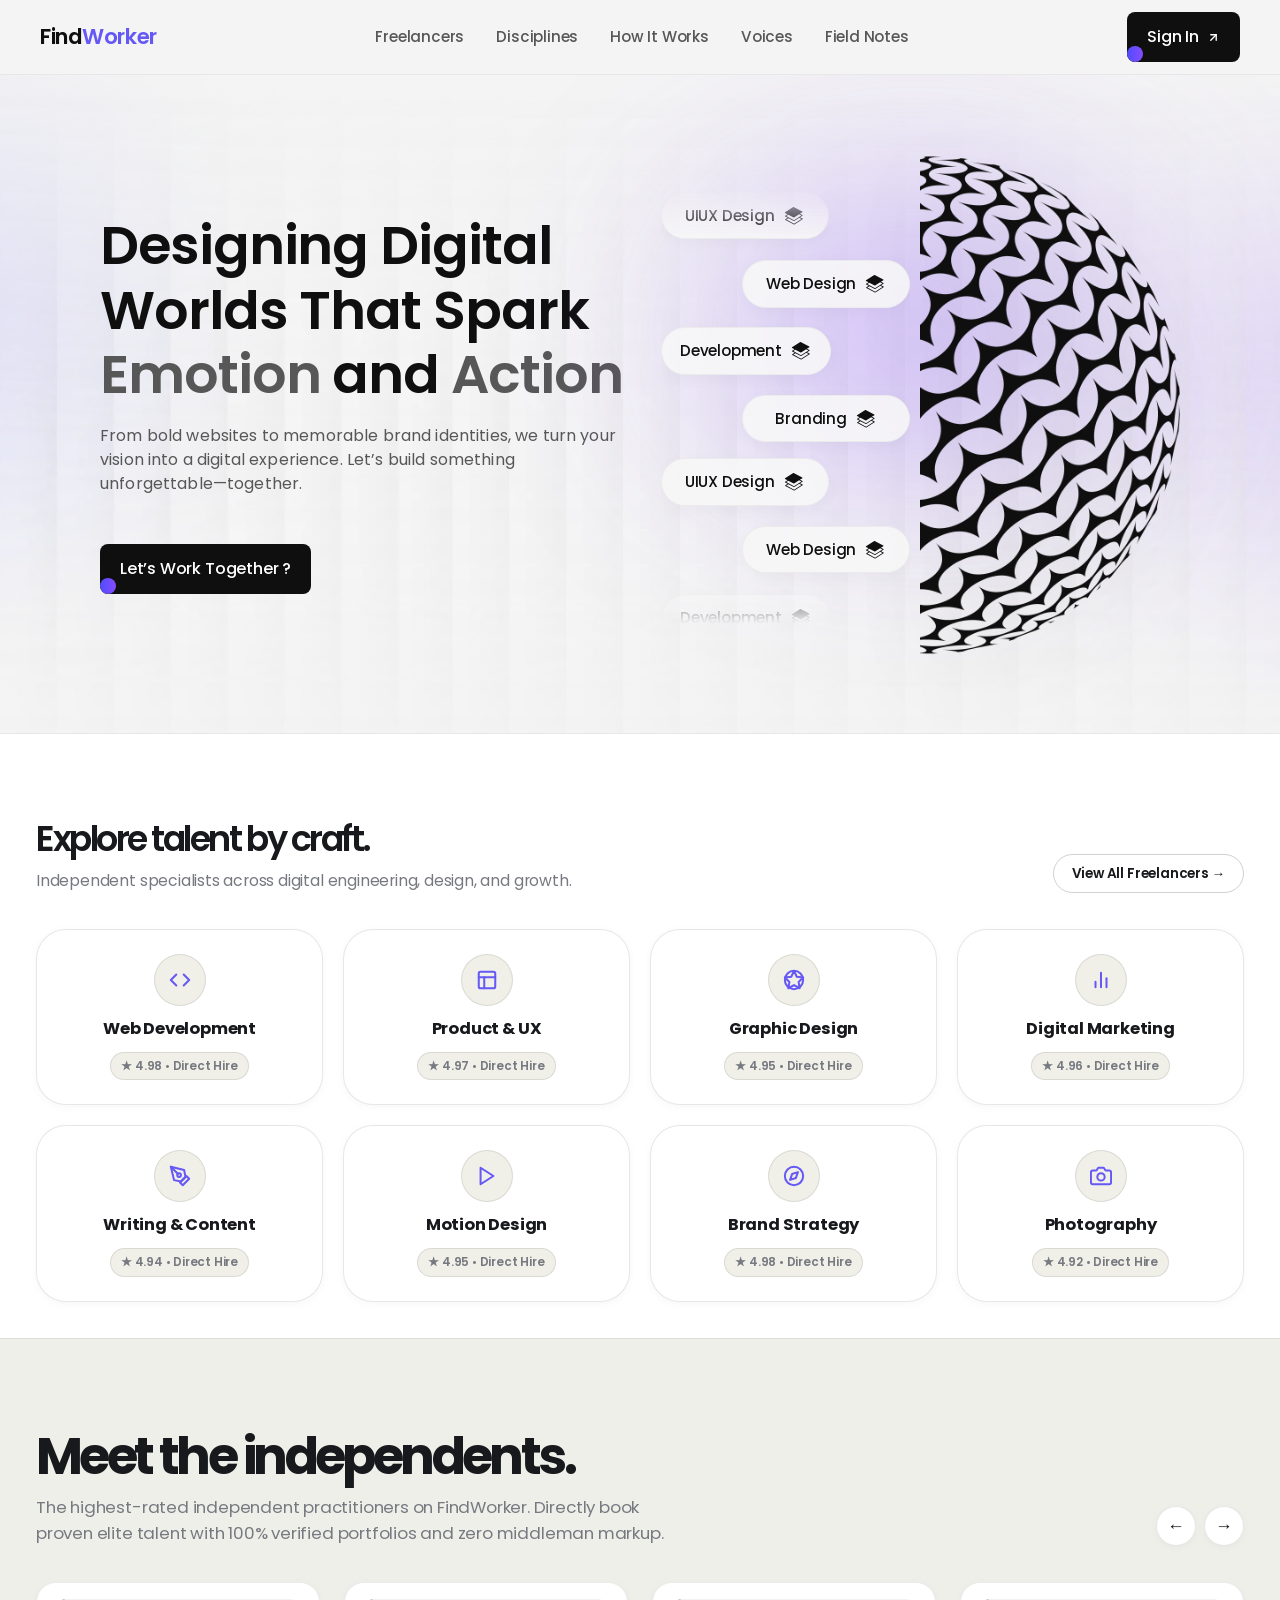
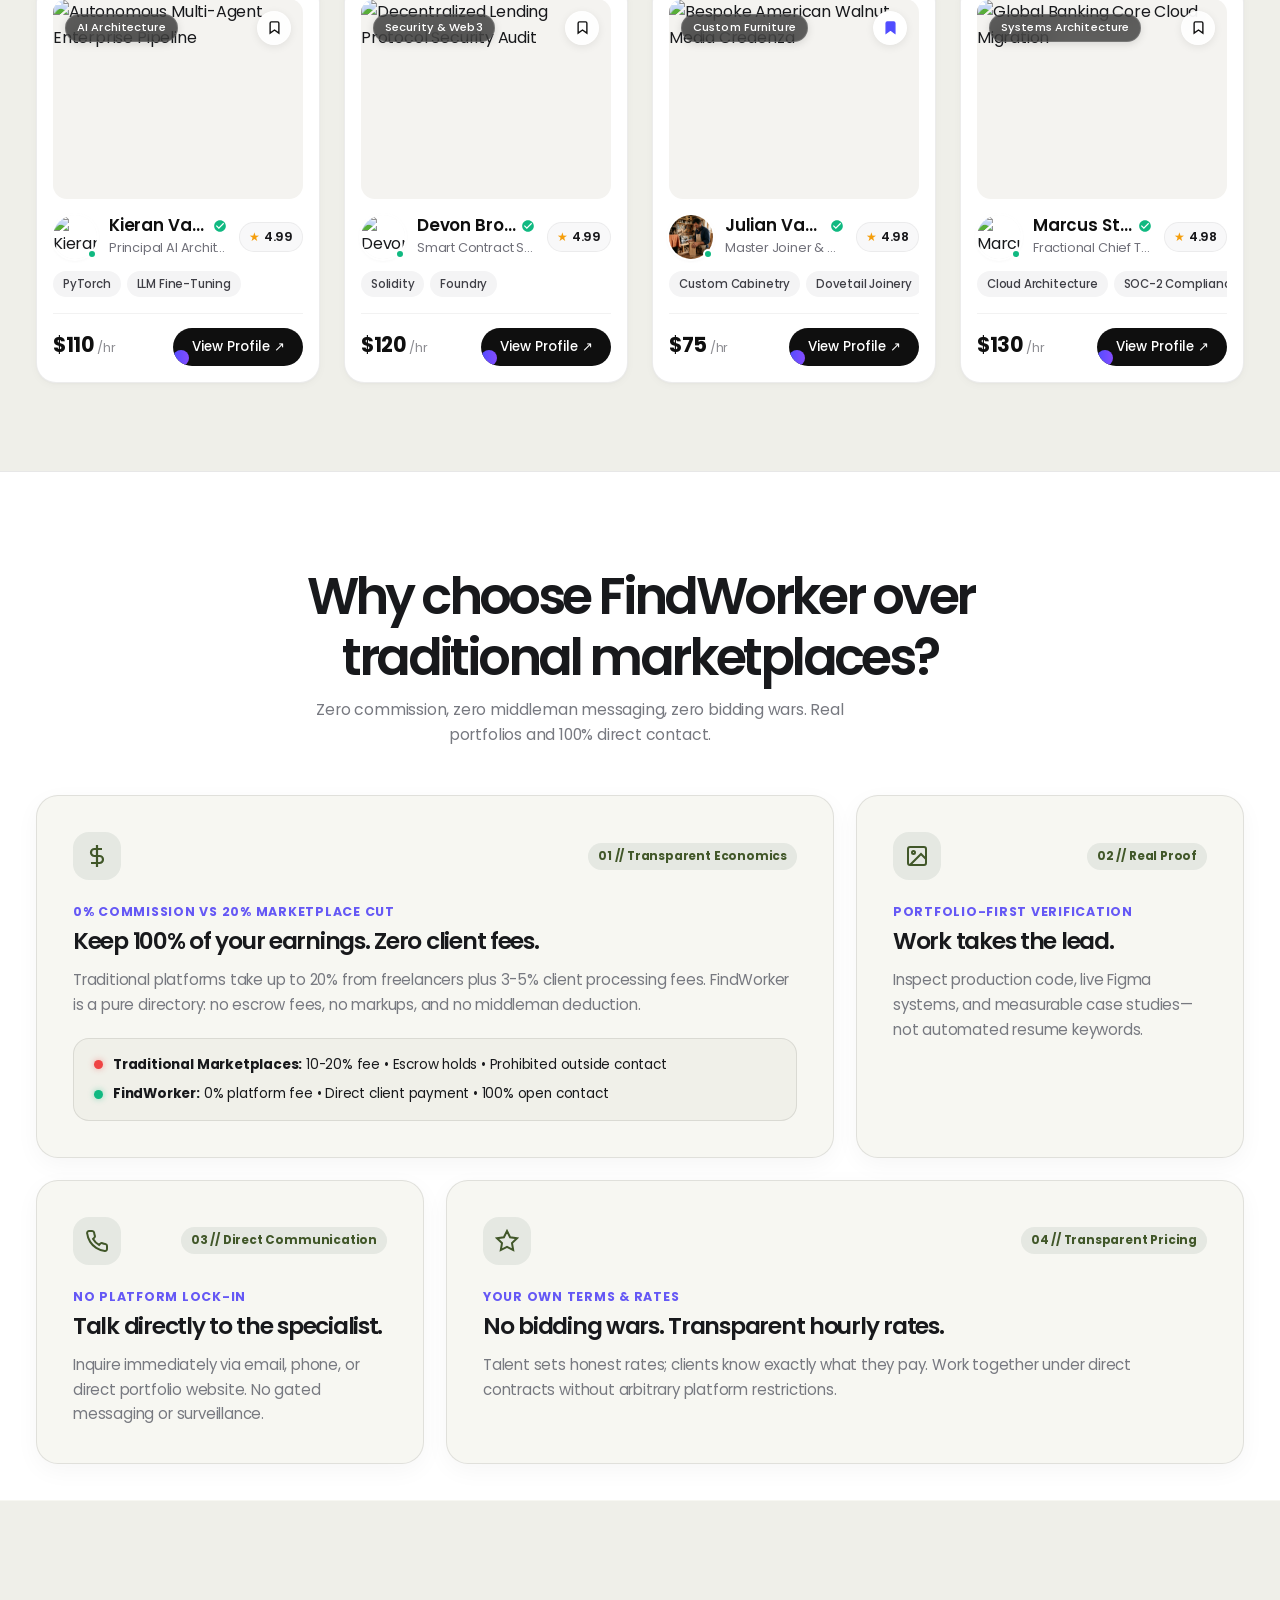
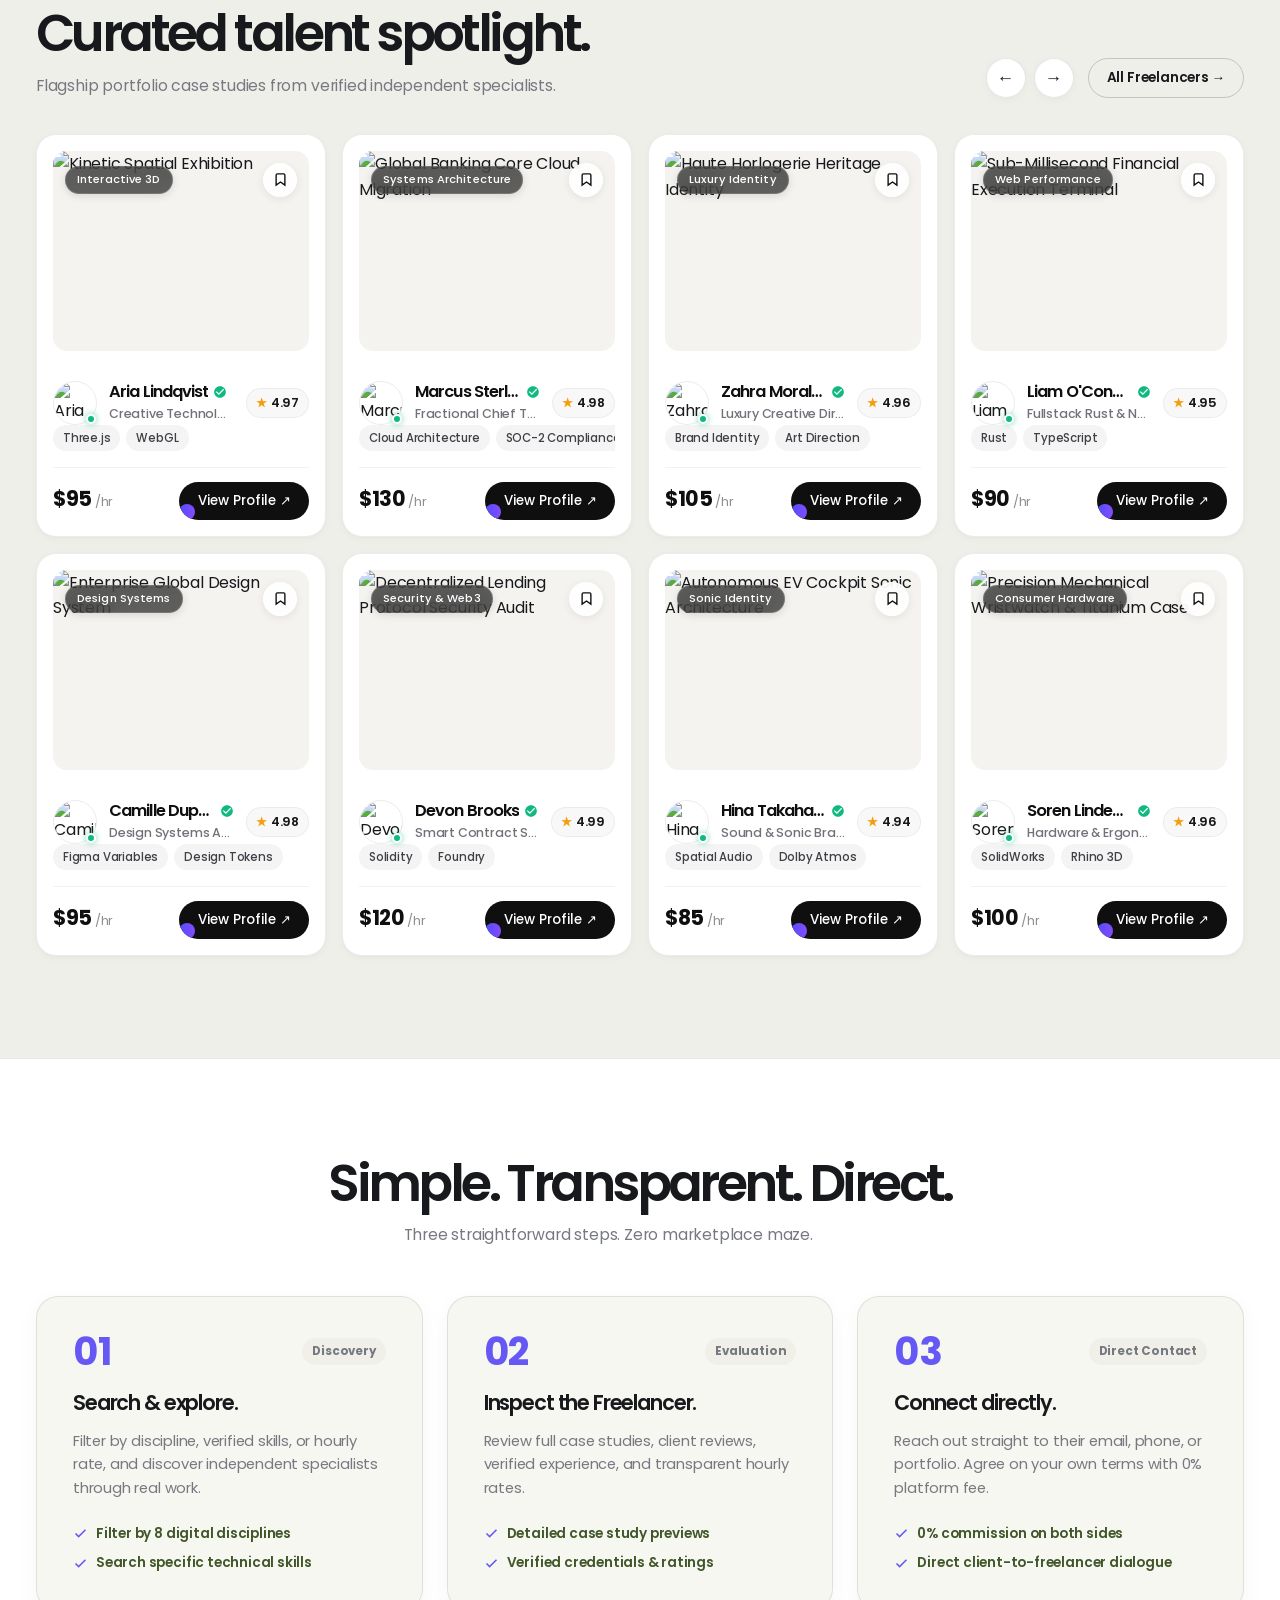
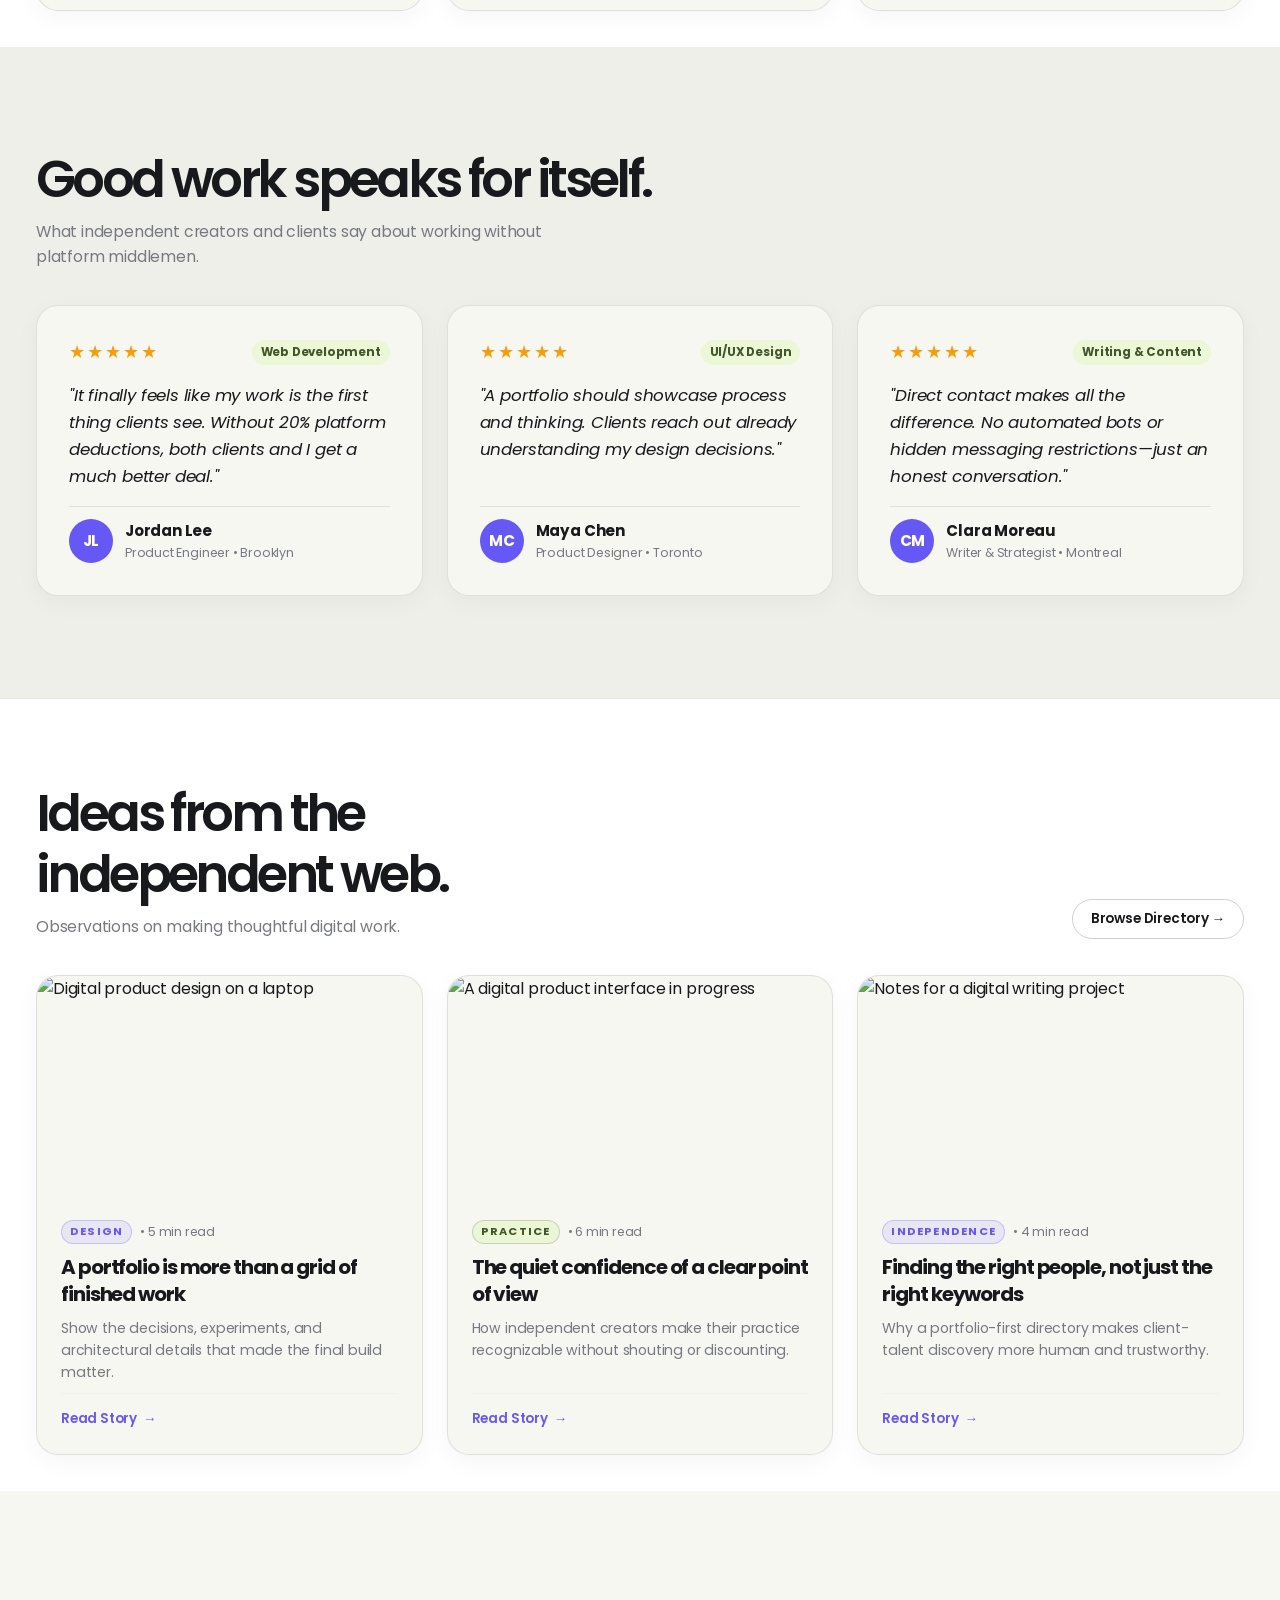
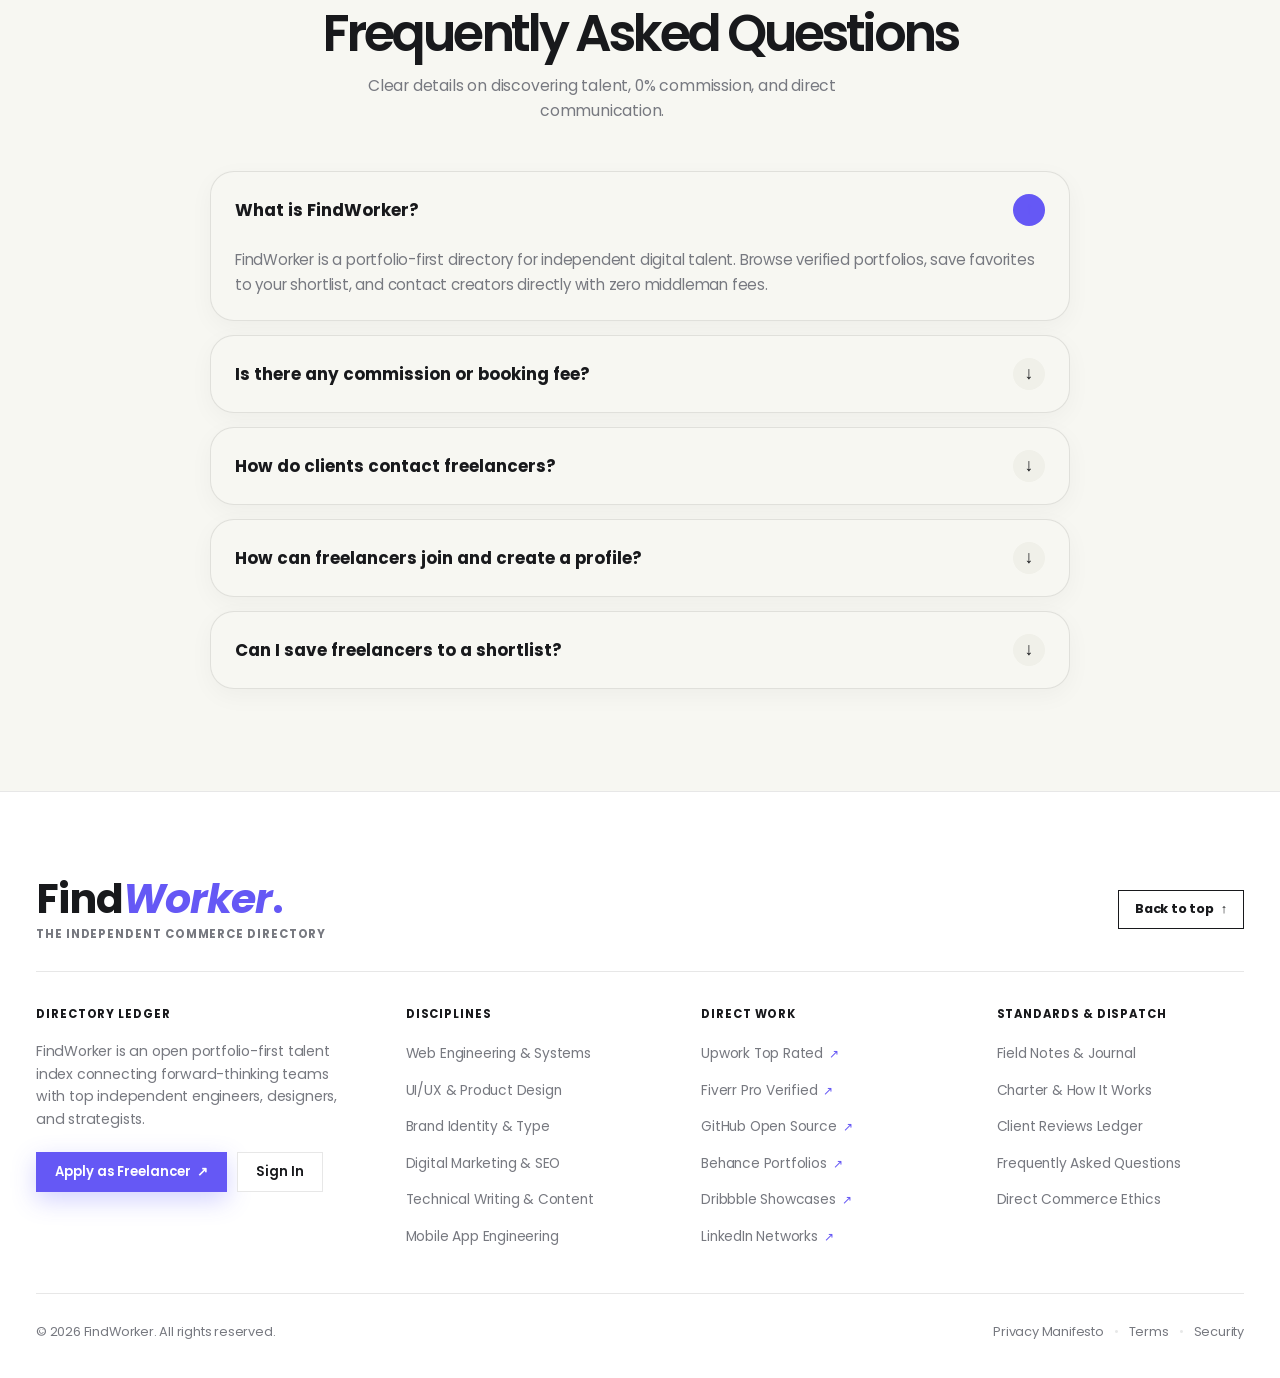
==== commit 6f143c2c: "footer and navbar common desgin done" ====
--- a/index.html
+++ b/index.html
@@ -10,11 +10,11 @@
   <meta name="keywords"
     content="FindWorker, freelance designers, web developers, digital marketers, content writers, creative portfolio directory, independent talent">
 
-  <!-- Google Fonts: Poppins (Hero Brand Font) -->
+  <!-- Google Fonts: Poppins (Brand Typographic System) -->
   <link rel="preconnect" href="https://fonts.googleapis.com">
   <link rel="preconnect" href="https://fonts.gstatic.com" crossorigin>
   <link
-    href="https://fonts.googleapis.com/css2?family=Poppins:ital,wght@0,300;0,400;0,500;0,600;0,700;1,400;1,500;1,600&display=swap"
+    href="https://fonts.googleapis.com/css2?family=Poppins:ital,wght@0,300;0,400;0,500;0,600;0,700;0,800;1,300;1,400;1,500;1,600;1,700&display=swap"
     rel="stylesheet">
 
   <!-- Application Stylesheet -->
--- a/style/style.css
+++ b/style/style.css
@@ -44,9 +44,11 @@
   --color-border-dark: #DCDCDC;
   --color-border-light: #F0F0F0;
 
-  /* Typography: Poppins from Hero Section */
+  /* Typography: Poppins Design System */
   --font-display: 'Poppins', -apple-system, BlinkMacSystemFont, 'Segoe UI', Roboto, sans-serif;
   --font-sans: 'Poppins', -apple-system, BlinkMacSystemFont, 'Segoe UI', Roboto, sans-serif;
+  --font-body: 'Poppins', -apple-system, BlinkMacSystemFont, 'Segoe UI', Roboto, sans-serif;
+  --font-serif: 'Poppins', -apple-system, BlinkMacSystemFont, 'Segoe UI', Roboto, sans-serif;
 
   /* High-End Clean Layered Shadows */
   --shadow-xs: 0 1px 3px rgba(0, 0, 0, 0.04);
@@ -90,6 +92,7 @@
 
 body {
   font-family: var(--font-sans);
+  font-weight: 400;
   background-color: var(--color-background);
   color: var(--color-secondary);
   line-height: 1.6;
@@ -167,8 +170,9 @@
 button,
 input,
 select,
-textarea {
-  font-family: inherit;
+textarea,
+optgroup {
+  font-family: var(--font-sans);
   font-size: 1rem;
 }
 
@@ -426,7 +430,7 @@
 .brand-title {
   font-family: var(--font-display);
   font-size: 1.55rem;
-  font-weight: 800;
+  font-weight: 600;
   color: var(--color-secondary);
   line-height: 1;
   letter-spacing: -0.025em;
@@ -922,7 +926,7 @@
 .stat-card-number {
   font-family: var(--font-display);
   font-size: 2.1rem;
-  font-weight: 800;
+  font-weight: 700;
   color: var(--color-secondary);
   line-height: 1;
   margin-bottom: 6px;
@@ -1260,7 +1264,7 @@
 .card-rate-val {
   font-family: var(--font-display);
   font-size: 1.35rem;
-  font-weight: 800;
+  font-weight: 700;
   color: var(--color-secondary);
   line-height: 1;
 }
@@ -1404,7 +1408,7 @@
 .step-number {
   font-family: var(--font-display);
   font-size: 2.4rem;
-  font-weight: 800;
+  font-weight: 700;
   color: var(--color-primary);
   line-height: 1;
 }
@@ -4722,8 +4726,8 @@
   --color-gold: #6558f5;
   --color-border: rgba(24, 25, 28, 0.1);
   --color-border-dark: rgba(24, 25, 28, 0.2);
-  --font-display: 'Space Grotesk', 'Arial', sans-serif;
-  --font-sans: 'DM Sans', -apple-system, BlinkMacSystemFont, 'Segoe UI', sans-serif;
+  --font-display: 'Poppins', -apple-system, BlinkMacSystemFont, 'Segoe UI', Roboto, sans-serif;
+  --font-sans: 'Poppins', -apple-system, BlinkMacSystemFont, 'Segoe UI', Roboto, sans-serif;
   --shadow-xs: 0 2px 8px rgba(24, 25, 28, 0.035);
   --shadow-sm: 0 8px 24px rgba(24, 25, 28, 0.045);
   --shadow-md: 0 16px 42px rgba(24, 25, 28, 0.09);
@@ -8423,9 +8427,9 @@
 
 .h-hero-content .h1 {
   color: #0F0F0F;
-  font-family: 'Poppins', -apple-system, BlinkMacSystemFont, sans-serif;
+  font-family: 'Poppins', var(--font-display), sans-serif;
   font-size: clamp(2.4rem, 4.2vw, 3.75rem);
-  font-weight: 500;
+  font-weight: 600;
   line-height: 1.2;
   letter-spacing: -0.02em;
   margin: 0;
@@ -8845,9 +8849,9 @@
 }
 
 .capsule-index {
-  font-family: ui-monospace, SFMono-Regular, monospace;
+  font-family: 'Poppins', var(--font-sans), sans-serif;
   font-size: 0.72rem;
-  font-weight: 700;
+  font-weight: 600;
   letter-spacing: 0.08em;
   color: var(--color-primary);
 }
@@ -8860,10 +8864,10 @@
   border-radius: var(--radius-full);
   background: #ECFDF5;
   border: 1px solid #A7F3D0;
-  font-family: ui-monospace, monospace;
-  font-size: 0.62rem;
-  font-weight: 700;
-  letter-spacing: 0.06em;
+  font-family: 'Poppins', var(--font-sans), sans-serif;
+  font-size: 0.64rem;
+  font-weight: 600;
+  letter-spacing: 0.04em;
   color: #065F46;
 }
 
@@ -8960,9 +8964,9 @@
 }
 
 .capsule-rate-badge {
-  font-family: ui-monospace, SFMono-Regular, monospace;
-  font-size: 0.9rem;
-  font-weight: 800;
+  font-family: 'Poppins', var(--font-sans), sans-serif;
+  font-size: 0.92rem;
+  font-weight: 700;
   color: #0F0F0F;
 }
 
@@ -9046,7 +9050,7 @@
   justify-content: center;
   cursor: pointer;
   transition: all 0.2s ease;
-  font-family: ui-monospace, monospace;
+  font-family: 'Poppins', var(--font-sans), sans-serif;
 }
 
 .slider-pause-btn:hover {
@@ -9082,7 +9086,7 @@
 }
 
 .slider-count-label {
-  font-family: ui-monospace, SFMono-Regular, monospace;
+  font-family: 'Poppins', var(--font-sans), sans-serif;
   font-size: 0.74rem;
   font-weight: 600;
   color: #6B7280;
@@ -9563,7 +9567,7 @@
   border-radius: var(--radius-full);
   font-family: var(--font-display);
   font-size: 0.88rem;
-  font-weight: 800;
+  font-weight: 600;
   color: var(--color-secondary);
   box-shadow: 0 1px 3px rgba(27, 26, 23, 0.03);
 }
@@ -10000,7 +10004,7 @@
   padding: 6px 14px;
   border-radius: var(--radius-full);
   font-size: 0.72rem;
-  font-weight: 800;
+  font-weight: 600;
   letter-spacing: 0.07em;
   color: var(--color-primary);
   margin-bottom: 12px;
@@ -10014,7 +10018,7 @@
 .vip-section-title {
   font-family: var(--font-display);
   font-size: clamp(2.1rem, 3.4vw, 2.85rem);
-  font-weight: 800;
+  font-weight: 700;
   letter-spacing: -0.025em;
   color: var(--color-secondary);
   line-height: 1.15;
@@ -12542,7 +12546,7 @@
   color: var(--color-primary);
   font-family: var(--font-display);
   font-size: 0.85rem;
-  font-weight: 800;
+  font-weight: 700;
   display: flex;
   align-items: center;
   justify-content: center;
@@ -12801,7 +12805,7 @@
 .footer-col-heading {
   font-family: var(--font-sans);
   font-size: 0.72rem;
-  font-weight: 800;
+  font-weight: 700;
   letter-spacing: 0.08em;
   color: var(--color-secondary);
   margin: 0 0 18px 0;
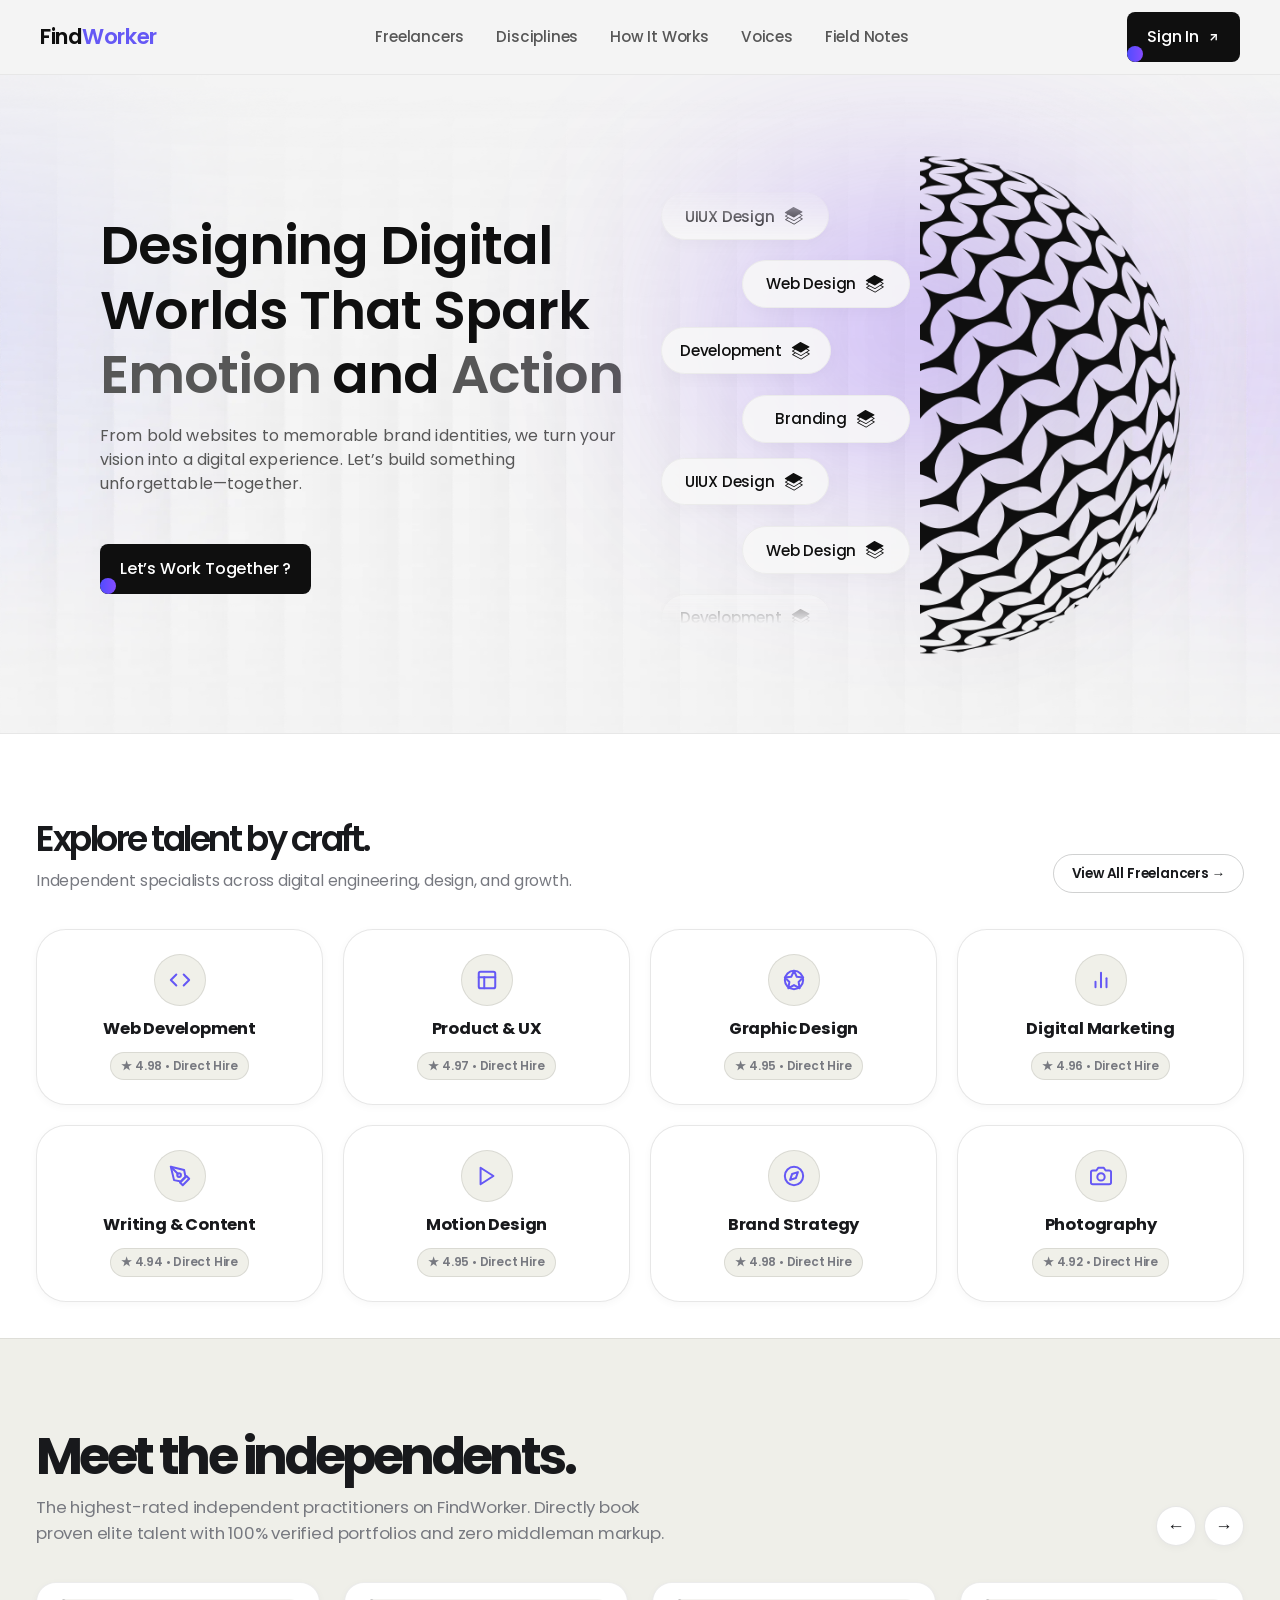
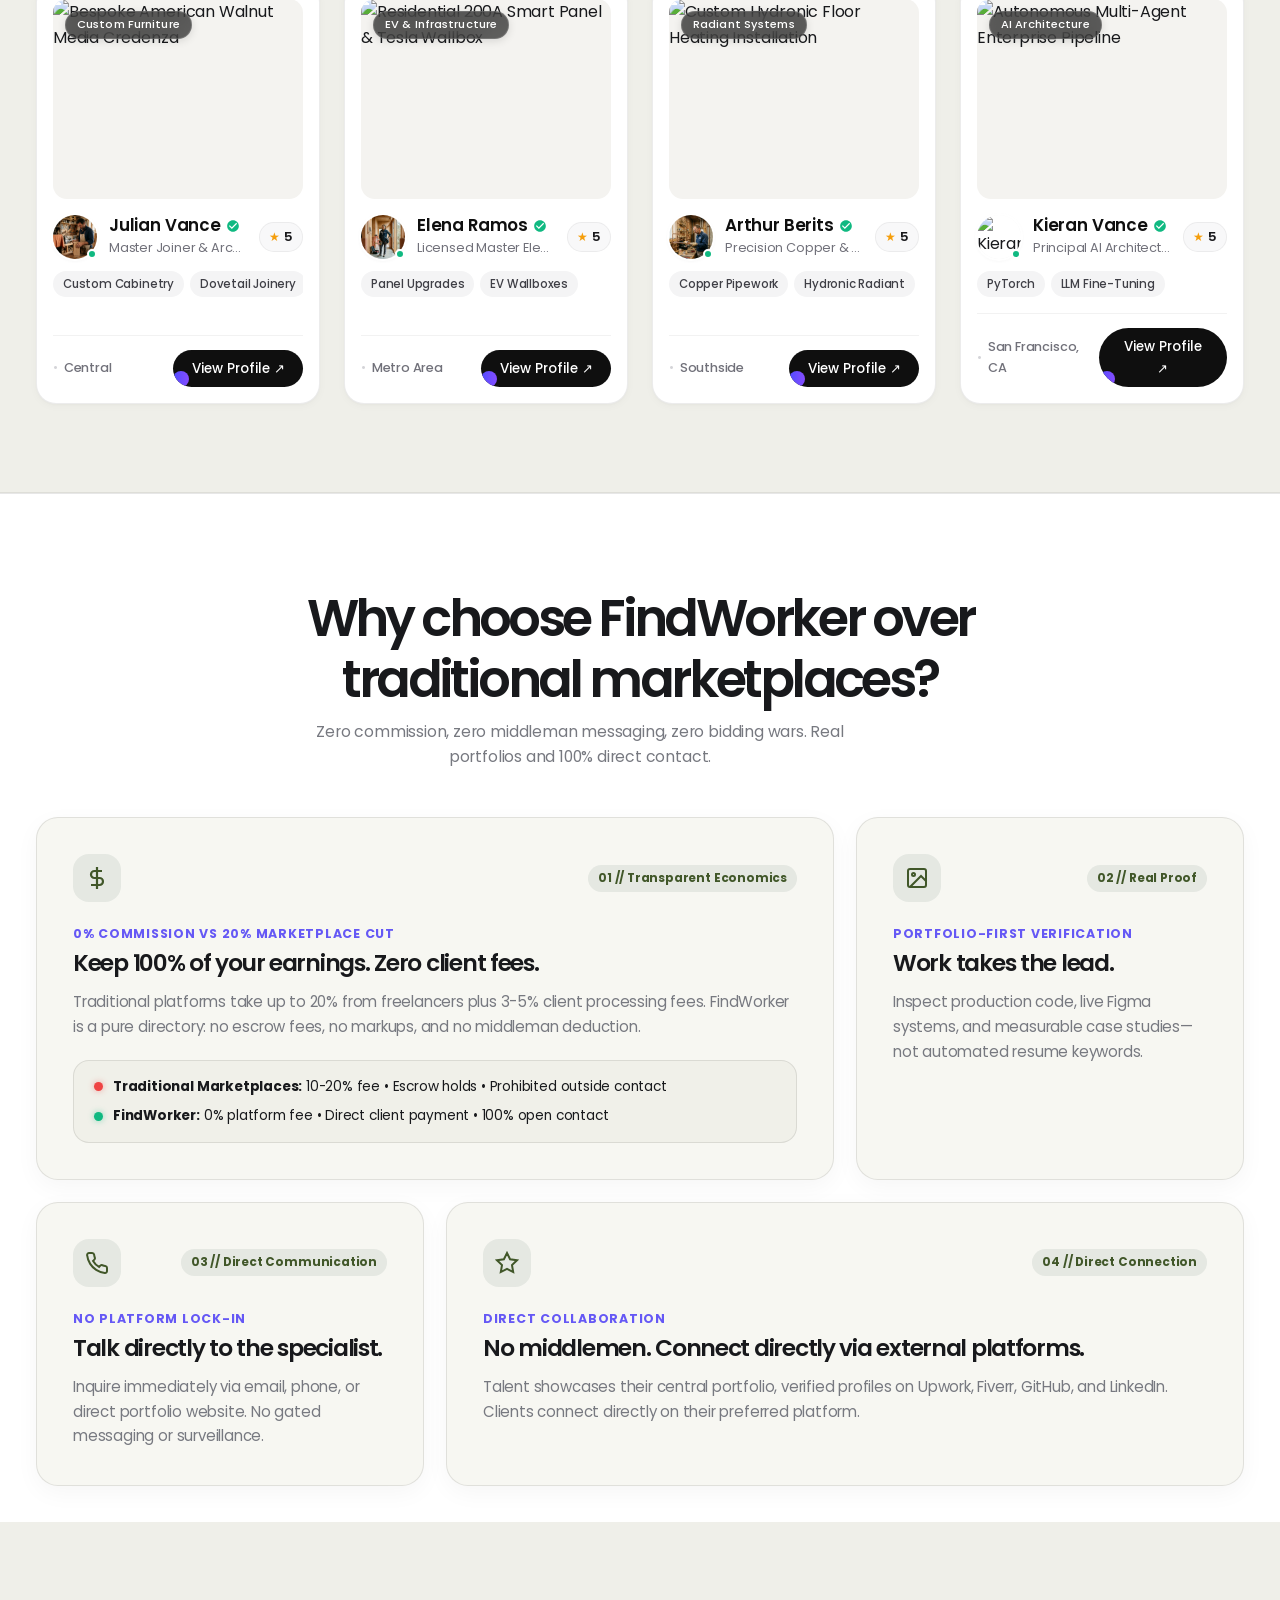
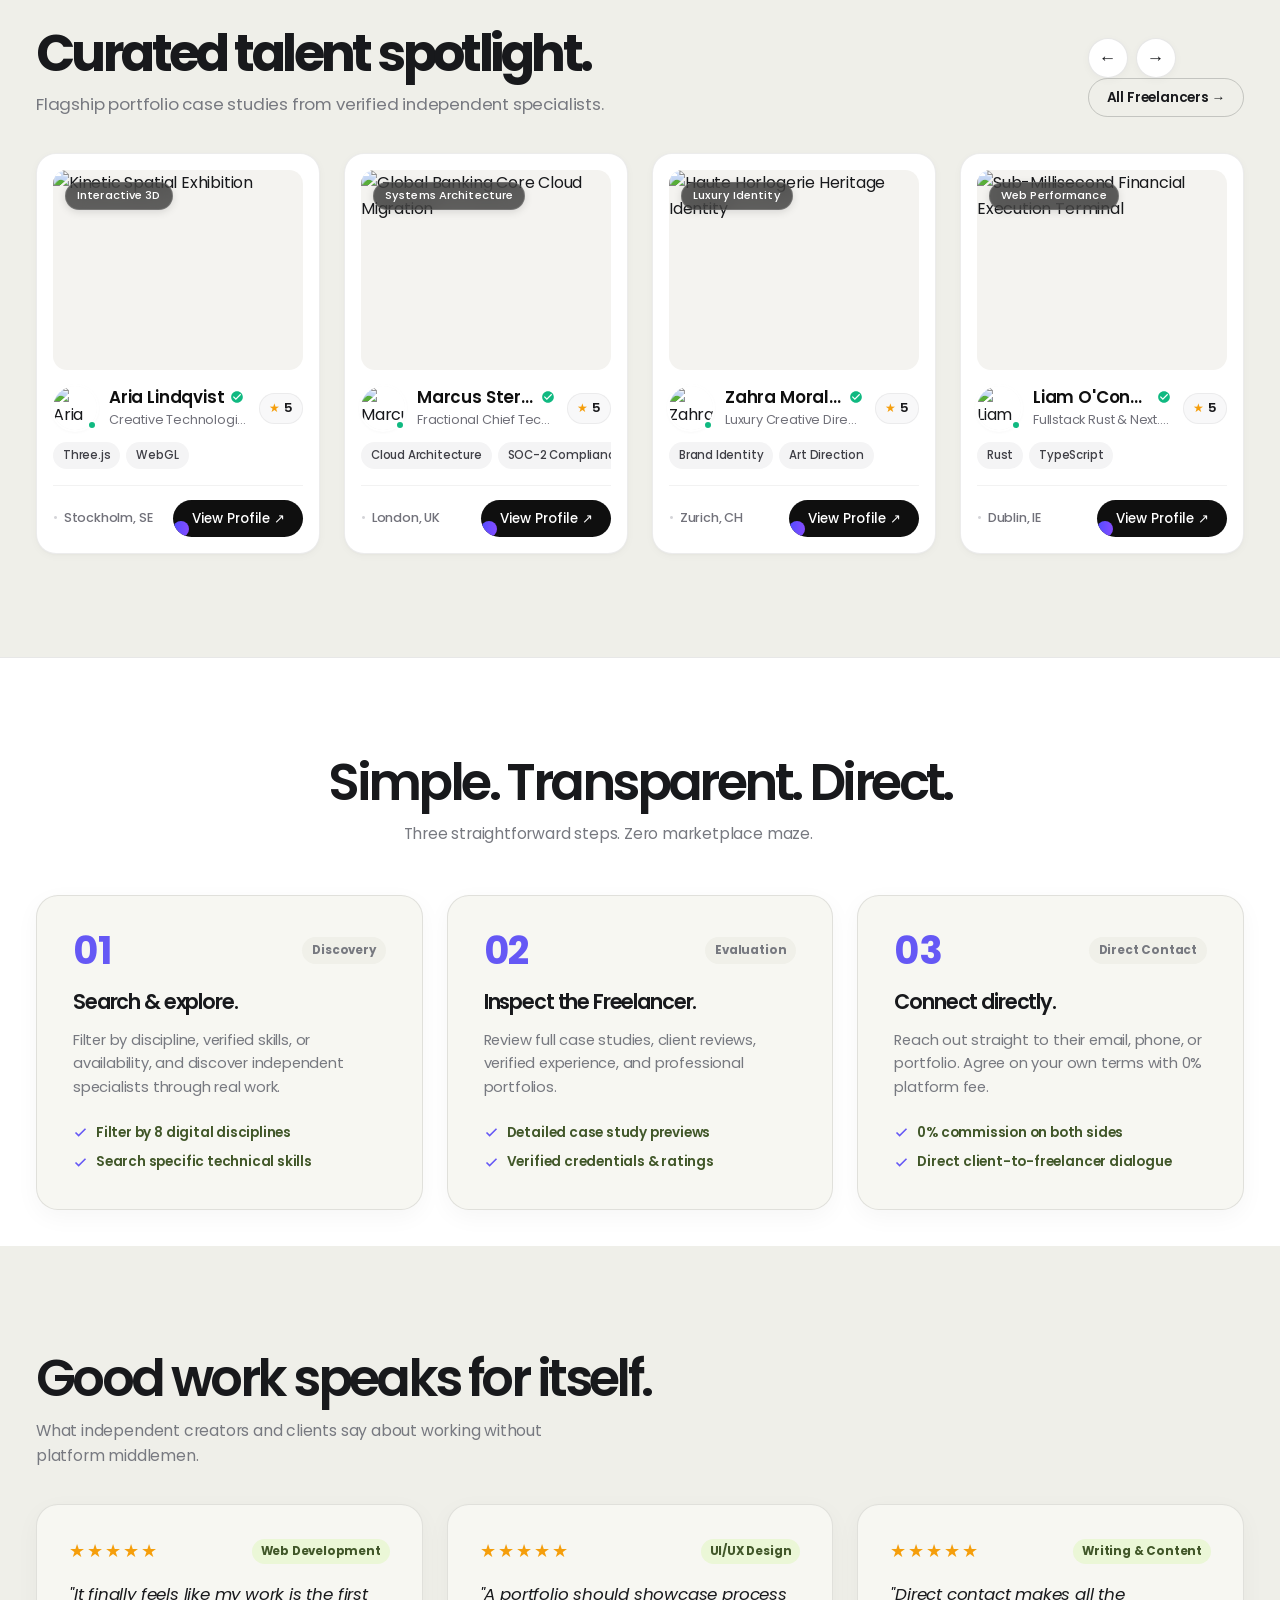
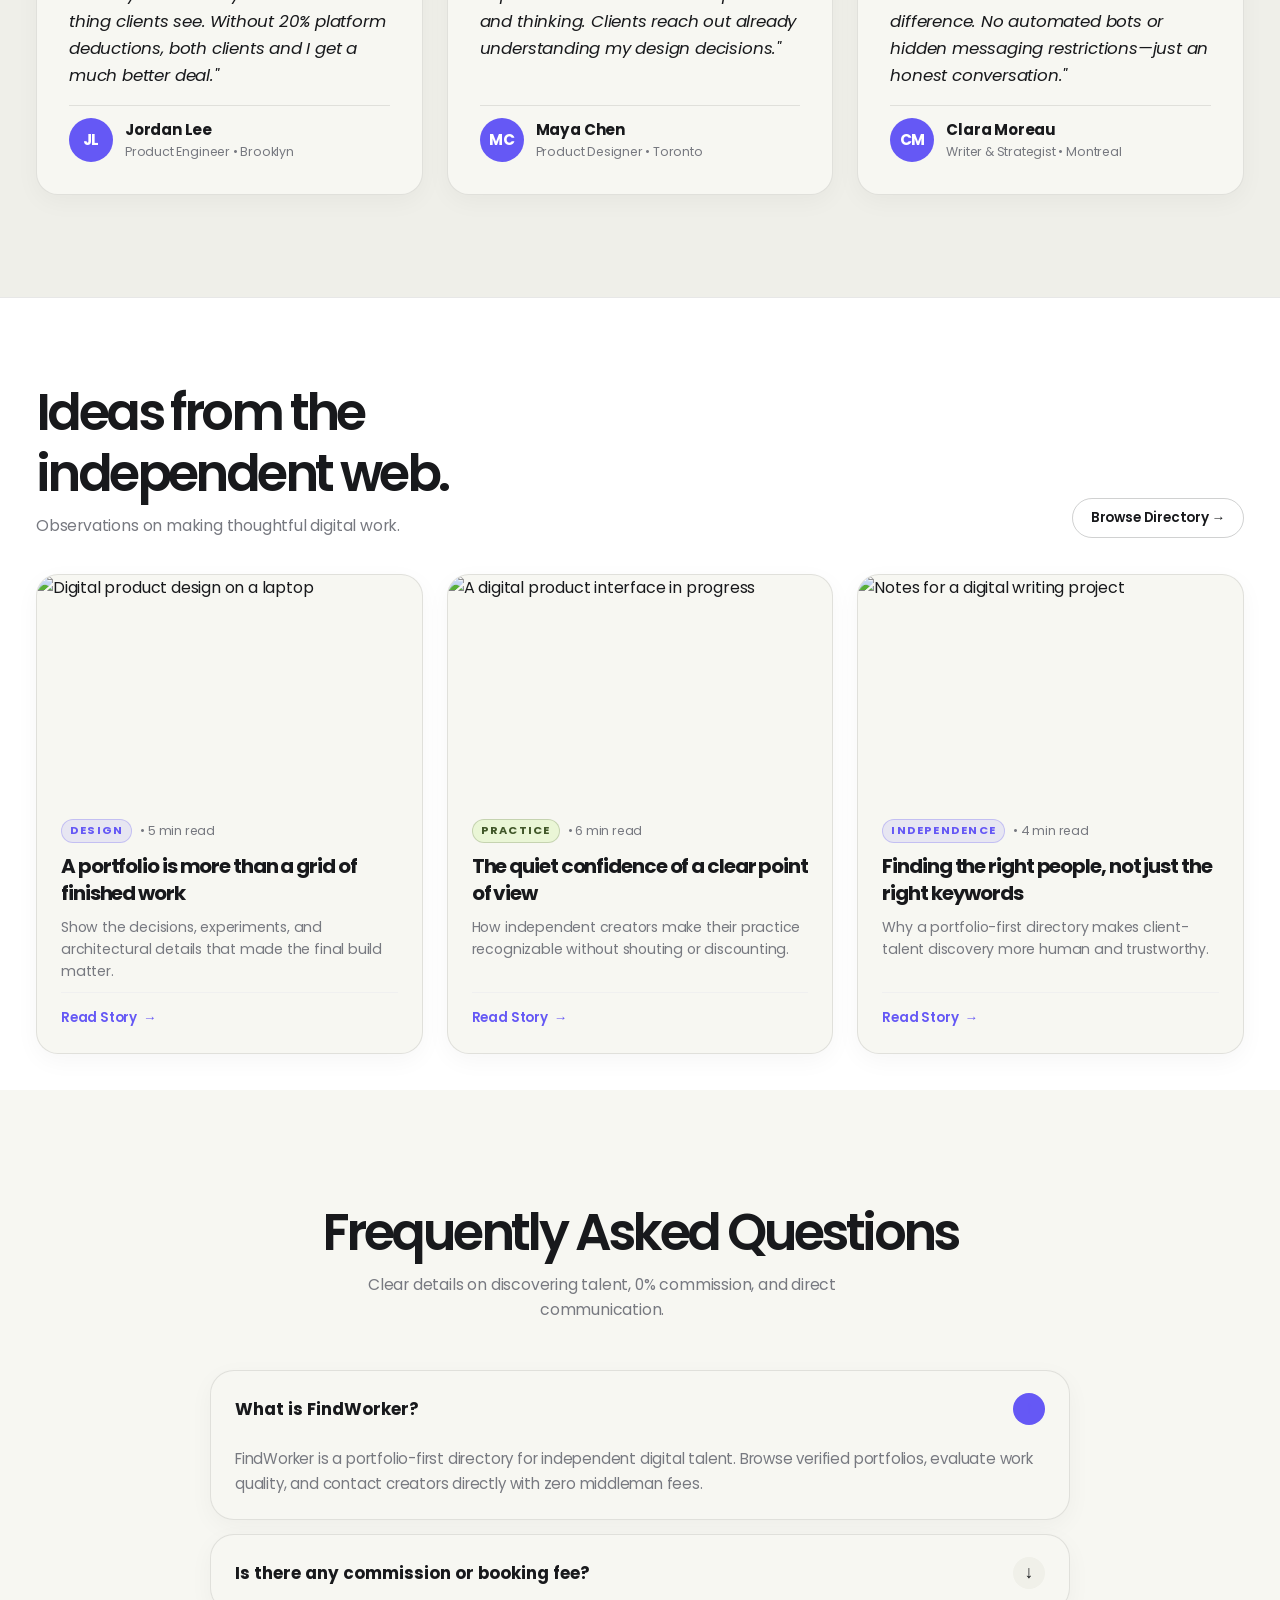
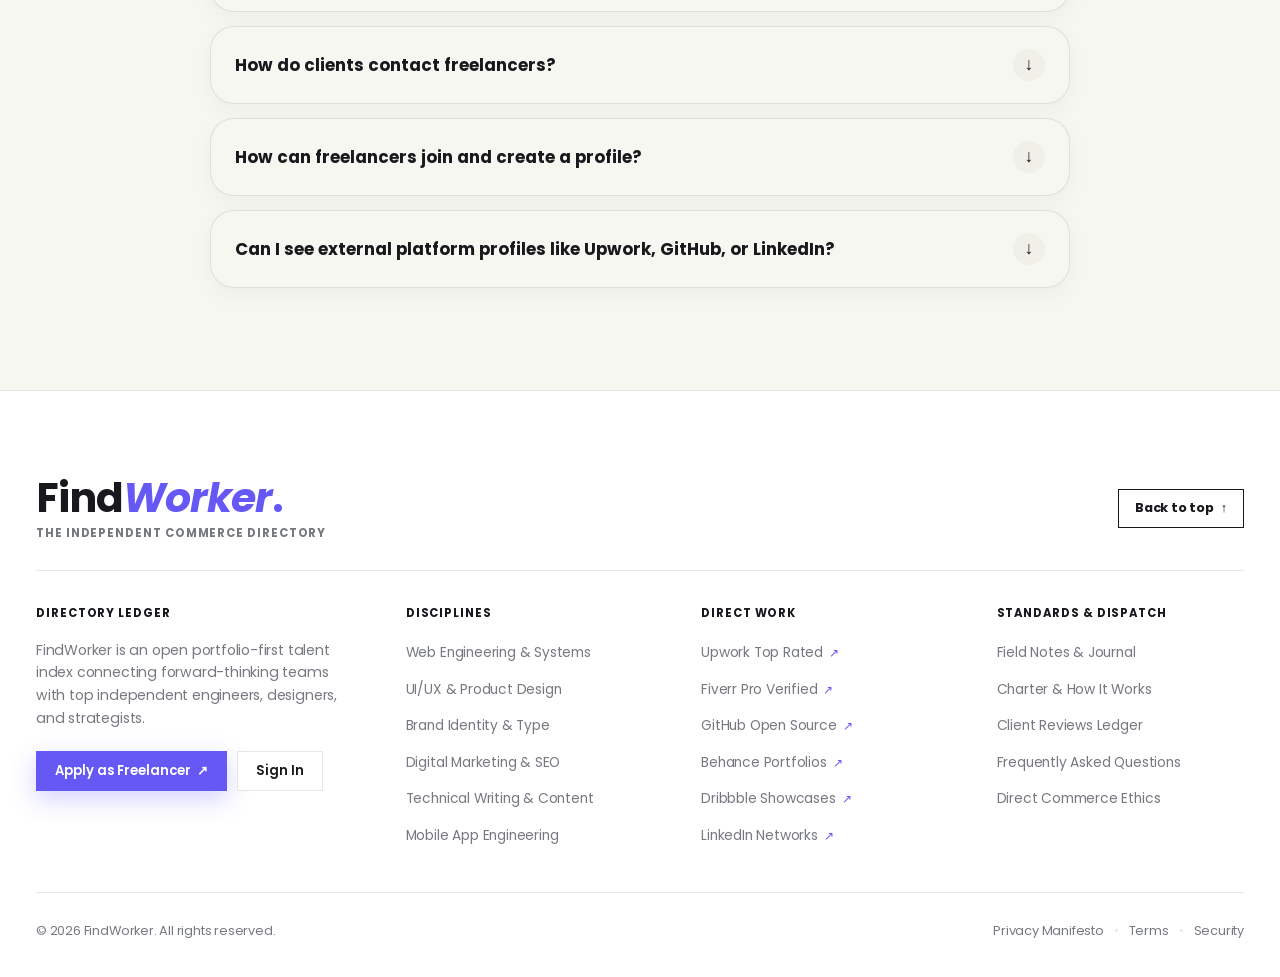
==== commit 6cf9fe9b: "dashboard designed" ====
--- a/index.html
+++ b/index.html
@@ -529,13 +529,13 @@
                       </polygon>
                     </svg>
                   </div>
-                  <span class="bento-meta-tag">04 // Transparent Pricing</span>
-                </div>
-                <div class="bento-subheading">Your Own Terms &amp; Rates</div>
-                <h3 class="bento-title">No bidding wars. Transparent hourly rates.</h3>
+                  <span class="bento-meta-tag">04 // Direct Connection</span>
+                </div>
+                <div class="bento-subheading">Direct Collaboration</div>
+                <h3 class="bento-title">No middlemen. Connect directly via external platforms.</h3>
                 <p class="bento-desc">
-                  Talent sets honest rates; clients know exactly what they pay. Work together under direct contracts
-                  without arbitrary platform restrictions.
+                  Talent showcases their central portfolio, verified profiles on Upwork, Fiverr, GitHub, and LinkedIn.
+                  Clients connect directly on their preferred platform.
                 </p>
               </div>
             </div>
@@ -547,17 +547,15 @@
       <section class="section-padding reveal-on-scroll" id="specializations"
         style="background-color: var(--color-background-soft);">
         <div class="container">
-          <div class="section-header">
+          <div class="section-header vip-independents-header">
             <div class="section-header-left">
-              <!-- <span class="badge badge-primary" style="margin-bottom: 8px;">CURATED INDEPENDENT INDEX</span> -->
-              <h2>Curated talent spotlight.</h2>
-              <p class="section-subtitle">Flagship portfolio case studies from verified independent specialists.</p>
-            </div>
-            <div class="spotlight-carousel-controls">
-
+              <h2 class="vip-section-title">Curated talent spotlight.</h2>
+              <p class="vip-section-desc">Flagship portfolio case studies from verified independent specialists.</p>
+            </div>
+            <div class="top-header-actions-group">
               <div class="carousel-nav-arrows">
-                <button type="button" class="arrow-circle-btn" id="spec-carousel-prev" aria-label="Previous">←</button>
-                <button type="button" class="arrow-circle-btn" id="spec-carousel-next" aria-label="Next">→</button>
+                <button type="button" class="arrow-circle-btn elite-nav-arrow" id="spec-carousel-prev" aria-label="Previous talent cohort">←</button>
+                <button type="button" class="arrow-circle-btn elite-nav-arrow" id="spec-carousel-next" aria-label="Next talent cohort">→</button>
               </div>
               <a href="#freelancers" class="btn btn-outline btn-sm go-to-directory-link">
                 All Freelancers →
@@ -565,7 +563,7 @@
             </div>
           </div>
 
-          <div class="freelancers-cards-grid" id="specializations-container">
+          <div class="vip-independents-grid" id="specializations-container">
             <!-- Dynamically populated by script.js -->
           </div>
         </div>
@@ -590,7 +588,7 @@
               </div>
               <h3 style="font-size: 1.3rem;">Search &amp; explore.</h3>
               <p style="font-size: 0.92rem; color: var(--color-secondary-muted); line-height: 1.6;">
-                Filter by discipline, verified skills, or hourly rate, and discover independent specialists through real
+                Filter by discipline, verified skills, or availability, and discover independent specialists through real
                 work.
               </p>
               <ul class="step-bullet-list">
@@ -616,7 +614,7 @@
               </div>
               <h3 style="font-size: 1.3rem;">Inspect the Freelancer.</h3>
               <p style="font-size: 0.92rem; color: var(--color-secondary-muted); line-height: 1.6;">
-                Review full case studies, client reviews, verified experience, and transparent hourly rates.
+                Review full case studies, client reviews, verified experience, and professional portfolios.
               </p>
               <ul class="step-bullet-list">
                 <li>
@@ -842,7 +840,7 @@
               </button>
               <div class="faq-answer">
                 FindWorker is a portfolio-first directory for independent digital talent. Browse verified portfolios,
-                save favorites to your shortlist, and contact creators directly with zero middleman fees.
+                evaluate work quality, and contact creators directly with zero middleman fees.
               </div>
             </div>
 
@@ -852,8 +850,8 @@
                 <div class="faq-icon-rotator">↓</div>
               </button>
               <div class="faq-answer">
-                No. FindWorker charges 0% commission to both clients and freelancers. We do not hold money in escrow or
-                mark up rates—you pay talent directly on your own agreed terms.
+                No. FindWorker charges 0% commission. We do not intermediate payments or restrict communication—you
+                connect with talent directly on their external platforms or channels on your agreed terms.
               </div>
             </div>
 
@@ -881,12 +879,12 @@
 
             <div class="faq-item">
               <button class="faq-trigger" type="button" aria-expanded="false">
-                <span>Can I save freelancers to a shortlist?</span>
+                <span>Can I see external platform profiles like Upwork, GitHub, or LinkedIn?</span>
                 <div class="faq-icon-rotator">↓</div>
               </button>
               <div class="faq-answer">
-                Yes. Click the bookmark icon on any card to save it. You can access your curated shortlist anytime via
-                the "Shortlist" button in the header.
+                Yes. Freelancers can link all their verified professional platforms—including Upwork, Fiverr, GitHub,
+                LinkedIn, Behance, and personal websites—directly on their central profile.
               </div>
             </div>
           </div>
@@ -1037,20 +1035,7 @@
               </div>
             </div>
 
-            <!-- Max Hourly Rate Slider -->
-            <div class="filter-group">
-              <div class="filter-group-title">
-                <span>Max hourly rate</span>
-                <span id="rate-range-display" style="color: var(--color-primary); font-weight: 700;">$120/hr</span>
-              </div>
-              <div class="price-slider-wrap">
-                <input type="range" id="rate-range-input" min="40" max="120" step="5" value="120">
-                <div class="price-display-val">
-                  <span>$40</span>
-                  <span>$120+</span>
-                </div>
-              </div>
-            </div>
+
 
             <!-- Skills Filter Group -->
             <div class="filter-group">
@@ -1155,8 +1140,7 @@
                 <select id="directory-sort-select" class="directory-sort-dropdown">
                   <option value="rating-desc">Highest Rated ★</option>
                   <option value="experience-desc">Most Experienced</option>
-                  <option value="rate-asc">Rate: Low to High</option>
-                  <option value="rate-desc">Rate: High to Low</option>
+                  <option value="name-asc">Alphabetical (A—Z)</option>
                 </select>
               </div>
             </div>
@@ -1199,6 +1183,23 @@
               <p class="auth-subtitle">
                 Access your freelancer workspace, active inquiries, and client projects.
               </p>
+            </div>
+
+            <!-- 1-Click Role Access Helper -->
+            <div style="background: #FAFAFA; border: 1px solid var(--color-border); border-radius: var(--radius-md); padding: 14px 16px; margin-bottom: 20px;">
+              <span style="font-size: 0.74rem; font-weight: 700; color: var(--color-secondary-muted); text-transform: uppercase; letter-spacing: 0.06em; display: block; margin-bottom: 8px;">
+                ⚡ Instant 1-Click Demo Access:
+              </span>
+              <div style="display: flex; gap: 8px; flex-wrap: wrap;">
+                <button type="button" class="btn btn-outline btn-sm quick-demo-login-btn" data-role="freelancer"
+                  style="font-size: 0.8rem; padding: 6px 14px; background: #FFFFFF; border-color: var(--color-border);">
+                  👤 Freelancer (Julian Vance)
+                </button>
+                <button type="button" class="btn btn-outline btn-sm quick-demo-login-btn" data-role="admin"
+                  style="font-size: 0.8rem; padding: 6px 14px; background: #FFFFFF; border-color: var(--color-border);">
+                  🛡 Admin (Control Center)
+                </button>
+              </div>
             </div>
 
             <!-- Sign In Form -->
@@ -1486,8 +1487,8 @@
             <div id="booking-worker-trade" class="profile-trade-line">Independent Digital Professional</div>
             <div class="profile-quick-stats">
               <div class="profile-stat-item">
-                <span class="stat-label">Direct Rate:</span>
-                <span id="booking-worker-rate" class="stat-value">$75/hour</span>
+                <span class="stat-label">Status:</span>
+                <span id="booking-worker-rate" class="stat-value text-green">Available</span>
               </div>
               <span class="stat-sep">•</span>
               <div class="profile-stat-item">
@@ -1497,7 +1498,7 @@
               <span class="stat-sep">•</span>
               <div class="profile-stat-item">
                 <span class="stat-label">Platform Fee:</span>
-                <span class="stat-value text-green">0% (Direct Freelance)</span>
+                <span class="stat-value text-green">0% (Direct Discovery)</span>
               </div>
             </div>
           </div>
@@ -1691,28 +1692,24 @@
                 <!-- Transparent Estimate Calculator (Keeps all original IDs intact!) -->
                 <div class="price-calculator-box">
                   <div class="calculator-row">
-                    <span>Specialist Hourly Rate:</span>
-                    <strong id="calc-rate-per-hour">$75</strong>
+                    <span>Direct Engagement:</span>
+                    <strong id="calc-rate-per-hour" style="color: #10B981;">100% Direct Connection</strong>
                   </div>
                   <div class="calculator-row">
-                    <span>Estimated Duration:</span>
-                    <span id="calc-hours-count">4 hours</span>
-                  </div>
-                  <div class="calculator-row">
-                    <span>Labor Estimate:</span>
-                    <span id="calc-subtotal">$300</span>
+                    <span>Project Scope:</span>
+                    <span id="calc-hours-count">Agreed directly</span>
                   </div>
                   <div class="calculator-row">
                     <span>Platform Commission:</span>
-                    <span style="color: #10B981; font-weight: 700;">$0 (Free Direct Connection)</span>
+                    <span style="color: #10B981; font-weight: 700;">$0 (Free Discovery)</span>
                   </div>
                   <div class="calculator-row calculator-total">
-                    <span>Estimated Project Investment:</span>
-                    <span id="calc-total" style="color: var(--color-primary);">$300 USD</span>
+                    <span>Terms &amp; Rates:</span>
+                    <span id="calc-total" style="color: var(--color-primary);">Agreed directly with talent</span>
                   </div>
                   <div
                     style="font-size: 0.76rem; color: var(--color-secondary-muted); margin-top: 6px; display: flex; align-items: center; gap: 4px;">
-                    <span>✓ Direct negotiation. Final scope and terms agreed upon directly with the freelancer.</span>
+                    <span>✓ Connect directly through their professional platforms without platform cuts or escrow lock-in.</span>
                   </div>
                 </div>
 
@@ -1738,6 +1735,23 @@
         <p style="font-size: 0.88rem; color: var(--color-secondary-muted); margin-bottom: 24px;">
           Access your specialist profile, portfolio galleries, and direct client inquiries.
         </p>
+
+        <!-- 1-Click Demo Access Helper -->
+        <div style="background: #FAFAFA; border: 1px solid var(--color-border); border-radius: var(--radius-md); padding: 12px 14px; margin-bottom: 18px;">
+          <span style="font-size: 0.72rem; font-weight: 700; color: var(--color-secondary-muted); text-transform: uppercase; letter-spacing: 0.05em; display: block; margin-bottom: 6px;">
+            ⚡ Instant 1-Click Demo Login:
+          </span>
+          <div style="display: flex; gap: 8px; flex-wrap: wrap;">
+            <button type="button" class="btn btn-outline btn-sm quick-demo-login-btn" data-role="freelancer"
+              style="font-size: 0.78rem; padding: 5px 10px; background: #FFFFFF;">
+              👤 Freelancer (Julian)
+            </button>
+            <button type="button" class="btn btn-outline btn-sm quick-demo-login-btn" data-role="admin"
+              style="font-size: 0.78rem; padding: 5px 10px; background: #FFFFFF;">
+              🛡 Admin (Center)
+            </button>
+          </div>
+        </div>
 
         <form id="login-form">
           <div class="form-group">
@@ -1804,11 +1818,6 @@
                   <option value="Brand Strategy">Brand strategy</option>
                 </select>
               </div>
-              <div class="form-group">
-                <label class="form-label" for="signup-rate">Hourly Rate ($ USD)</label>
-                <input type="number" id="signup-rate" class="form-input" placeholder="e.g. 75" min="20" max="250"
-                  value="75">
-              </div>
             </div>
 
             <div class="form-row-grid">
@@ -1849,29 +1858,6 @@
     </div>
   </div>
 
-  <!-- 4. Shortlist Drawer -->
-  <div class="drawer-backdrop" id="drawer-backdrop">
-    <div class="shortlist-drawer" id="shortlist-drawer">
-      <div class="drawer-header">
-        <div>
-          <h3 style="font-size: 1.25rem; font-weight: 700;">Saved Shortlist</h3>
-          <p style="font-size: 0.8rem; color: var(--color-secondary-muted);">Save the profiles that stay with you</p>
-        </div>
-        <button class="modal-close-btn" id="close-drawer-btn" style="position: static;"
-          aria-label="Close shortlist">&times;</button>
-      </div>
-
-      <div class="drawer-body" id="drawer-list">
-        <!-- Rendered by script.js -->
-      </div>
-
-      <div class="drawer-footer">
-        <button class="btn btn-outline btn-sm" id="clear-shortlist-btn" style="width: 100%;">
-          Clear Shortlist
-        </button>
-      </div>
-    </div>
-  </div>
 
   <!-- Floating Back to Top Button -->
   <button class="back-to-top-btn" id="back-to-top-btn" aria-label="Scroll back to top">
@@ -1886,6 +1872,7 @@
 
   <!-- Master Data & Shared Application Logic -->
   <script src="script/workers-data.js" defer></script>
+  <script src="script/auth.js" defer></script>
   <script src="script/blog-data.js" defer></script>
   <script src="script/script.js" defer></script>
 </body>
--- a/style/style.css
+++ b/style/style.css
@@ -2174,227 +2174,372 @@
   gap: 18px;
 }
 
-/* Row Cards in Directory */
+/* ==========================================================================
+   FindWorker — Ultra-Premium Minimalist Freelancer Profile Card
+   Architecture: Clean Bento Row (Identity & Skills | Flagship Work | Action Dock)
+   ========================================================================== */
 .freelancer-row-card {
-  background-color: #FFFFFF;
+  box-sizing: border-box;
+  background: #FFFFFF;
   border: 1px solid rgba(15, 15, 15, 0.08);
   border-radius: 20px;
-  padding: 24px;
-  display: flex;
-  gap: 22px;
+  padding: 22px 24px;
+  display: grid;
+  grid-template-columns: minmax(0, 1.35fr) 210px 175px;
+  gap: 24px;
+  align-items: center;
   position: relative;
-  box-shadow: 0 2px 8px rgba(0, 0, 0, 0.03), 0 1px 2px rgba(0, 0, 0, 0.02);
+  box-shadow: 0 1px 3px rgba(0, 0, 0, 0.02), 0 6px 16px -4px rgba(0, 0, 0, 0.03);
   transition: transform 0.35s cubic-bezier(0.16, 1, 0.3, 1),
     box-shadow 0.35s cubic-bezier(0.16, 1, 0.3, 1),
     border-color 0.25s ease;
+  cursor: pointer;
+}
+
+.freelancer-row-card * {
+  box-sizing: border-box;
 }
 
 .freelancer-row-card:hover {
   transform: translateY(-4px);
-  border-color: rgba(15, 15, 15, 0.2);
-  box-shadow: 0 20px 40px -10px rgba(15, 15, 15, 0.08), 0 2px 6px rgba(0, 0, 0, 0.02);
-}
-
-.freelancer-avatar-wrap {
+  border-color: rgba(80, 76, 255, 0.3);
+  box-shadow: 0 18px 40px -10px rgba(80, 76, 255, 0.09), 0 4px 12px rgba(0, 0, 0, 0.02);
+}
+
+/* 1. Identity & Credentials Column */
+.freelancer-card-identity {
+  display: flex;
+  flex-direction: column;
+  gap: 12px;
+  min-width: 0;
+}
+
+.freelancer-avatar-cluster {
+  display: flex;
+  align-items: center;
+  gap: 14px;
+  min-width: 0;
+}
+
+.freelancer-avatar-frame {
   position: relative;
-  width: 78px;
-  height: 78px;
-  border-radius: var(--radius-lg);
-  overflow: visible;
+  width: 58px;
+  height: 58px;
+  border-radius: 50%;
   flex-shrink: 0;
 }
 
 .freelancer-avatar-img {
   width: 100%;
   height: 100%;
-  border-radius: var(--radius-lg);
+  border-radius: 50%;
   object-fit: cover;
-  border: 2px solid var(--color-border);
-}
-
-.online-dot-badge {
+  display: block;
+  box-shadow: 0 0 0 2px #FFFFFF, 0 2px 6px rgba(0, 0, 0, 0.08);
+}
+
+.freelancer-status-dot {
   position: absolute;
-  bottom: -3px;
-  right: -3px;
-  width: 15px;
-  height: 15px;
+  bottom: 1px;
+  right: 1px;
+  width: 13px;
+  height: 13px;
   border-radius: 50%;
   background-color: #10B981;
   border: 2.5px solid #FFFFFF;
-  box-shadow: 0 0 6px rgba(16, 185, 129, 0.6);
-}
-
-.freelancer-main-info {
+  box-shadow: 0 0 6px rgba(16, 185, 129, 0.5);
+}
+
+.freelancer-title-deck {
   display: flex;
   flex-direction: column;
+  gap: 3px;
+  min-width: 0;
+  flex: 1;
+}
+
+.freelancer-name-row {
+  display: flex;
+  align-items: center;
   gap: 8px;
-  flex-grow: 1;
-}
-
-.freelancer-header-line {
-  display: flex;
-  align-items: center;
-  justify-content: space-between;
   flex-wrap: wrap;
+}
+
+.freelancer-name {
+  font-family: 'Poppins', var(--font-sans), sans-serif;
+  font-size: 1.15rem;
+  font-weight: 600;
+  color: #0F0F0F;
+  letter-spacing: -0.015em;
+  margin: 0;
+  line-height: 1.25;
+  transition: color 0.2s ease;
+}
+
+.freelancer-row-card:hover .freelancer-name {
+  color: #504CFF;
+}
+
+.freelancer-verified-badge {
+  display: inline-flex;
+  align-items: center;
+  justify-content: center;
+  flex-shrink: 0;
+}
+
+.badge-tier-pro,
+.badge-tier-l3,
+.badge-tier-l2 {
+  font-family: 'Poppins', var(--font-sans), sans-serif;
+  font-size: 0.68rem;
+  font-weight: 600;
+  letter-spacing: 0.02em;
+  padding: 2px 8px;
+  border-radius: 9999px;
+  white-space: nowrap;
+}
+
+.badge-tier-pro {
+  background: rgba(80, 76, 255, 0.09);
+  color: #504CFF;
+  border: 1px solid rgba(80, 76, 255, 0.2);
+}
+
+.badge-tier-l3 {
+  background: rgba(245, 158, 11, 0.1);
+  color: #D97706;
+  border: 1px solid rgba(245, 158, 11, 0.22);
+}
+
+.badge-tier-l2 {
+  background: #F4F4F5;
+  color: #52525B;
+  border: 1px solid rgba(15, 15, 15, 0.06);
+}
+
+.freelancer-sub-row {
+  display: flex;
+  align-items: center;
   gap: 8px;
-  padding-right: 0;
-}
-
-.freelancer-name-title {
-  display: flex;
-  align-items: center;
-  gap: 10px;
   flex-wrap: wrap;
-}
-
-.freelancer-name {
-  font-family: var(--font-display);
-  font-size: 1.35rem;
-  font-weight: 700;
-  color: var(--color-secondary);
-}
-
-.freelancer-specialty {
-  font-size: 0.9rem;
-  font-weight: 600;
-  color: var(--color-primary);
-}
-
-.freelancer-meta-row {
-  display: flex;
-  align-items: center;
-  gap: 10px;
-  font-size: 0.82rem;
-  color: var(--color-secondary-muted);
-  flex-wrap: wrap;
-}
-
-.meta-divider {
-  color: var(--color-border-dark);
-}
-
-.freelancer-rating-box {
-  display: flex;
+  font-size: 0.8rem;
+  color: #71717A;
+}
+
+.freelancer-role-label {
+  font-weight: 500;
+  color: #3F3F46;
+}
+
+.freelancer-meta-dot {
+  color: #D4D4D8;
+  font-size: 0.75rem;
+}
+
+.freelancer-loc-meta {
+  display: inline-flex;
   align-items: center;
   gap: 4px;
-  font-weight: 700;
-  color: var(--color-secondary);
-}
-
-.meta-portfolio-count {
-  display: inline-flex;
-  align-items: center;
-  gap: 5px;
-  font-weight: 700;
-  color: var(--color-foreground);
-  background-color: var(--color-foreground-faint);
-  padding: 2px 8px;
-  border-radius: var(--radius-full);
-}
-
-.availability-pill {
-  color: #059669;
-  font-weight: 700;
-}
-
-.freelancer-bio-text {
-  font-size: 0.88rem;
-  color: var(--color-secondary-muted);
+  color: #71717A;
+  font-weight: 400;
+}
+
+.freelancer-exp-meta {
+  color: #71717A;
+  font-weight: 500;
+}
+
+/* Bio snippet */
+.freelancer-bio-snippet {
+  font-family: 'Poppins', var(--font-sans), sans-serif;
+  font-size: 0.86rem;
+  font-weight: 400;
   line-height: 1.55;
-  max-width: 680px;
+  color: #52525B;
+  margin: 0;
   display: -webkit-box;
   -webkit-line-clamp: 2;
   -webkit-box-orient: vertical;
   overflow: hidden;
 }
 
-.freelancer-skill-chips {
+/* Chips Dock */
+.freelancer-chips-dock {
   display: flex;
   flex-wrap: wrap;
+  align-items: center;
   gap: 6px;
-  margin-top: 4px;
-}
-
-.freelancer-action-col {
+  margin-top: 2px;
+}
+
+.freelancer-skill-pill {
+  font-family: 'Poppins', var(--font-sans), sans-serif;
+  font-size: 0.74rem;
+  font-weight: 500;
+  color: #3F3F46;
+  background: #F4F4F5;
+  border: 1px solid rgba(15, 15, 15, 0.04);
+  padding: 3px 9px;
+  border-radius: 9999px;
+  transition: all 0.2s ease;
+  white-space: nowrap;
+}
+
+.freelancer-row-card:hover .freelancer-skill-pill {
+  background: #EBEBEF;
+  color: #0F0F0F;
+}
+
+.freelancer-skill-more {
+  font-family: 'Poppins', var(--font-sans), sans-serif;
+  font-size: 0.72rem;
+  font-weight: 500;
+  color: #71717A;
+  padding: 3px 6px;
+}
+
+/* 2. Flagship Work Aperture */
+.freelancer-card-showcase {
+  position: relative;
+  width: 100%;
+}
+
+.showcase-frame {
+  position: relative;
+  width: 100%;
+  height: 124px;
+  border-radius: 14px;
+  overflow: hidden;
+  background: #F4F3F0;
+  border: 1px solid rgba(15, 15, 15, 0.06);
+}
+
+.showcase-img {
+  width: 100%;
+  height: 100%;
+  object-fit: cover;
+  display: block;
+  transition: transform 0.6s cubic-bezier(0.16, 1, 0.3, 1);
+}
+
+.freelancer-row-card:hover .showcase-img {
+  transform: scale(1.05);
+}
+
+.showcase-category-pill {
+  position: absolute;
+  bottom: 8px;
+  left: 8px;
+  font-family: 'Poppins', var(--font-sans), sans-serif;
+  font-size: 0.68rem;
+  font-weight: 500;
+  letter-spacing: 0.01em;
+  color: #FFFFFF;
+  background: rgba(15, 15, 15, 0.7);
+  backdrop-filter: blur(8px);
+  -webkit-backdrop-filter: blur(8px);
+  padding: 2px 8px;
+  border-radius: 9999px;
+  border: 1px solid rgba(255, 255, 255, 0.15);
+  pointer-events: none;
+}
+
+/* 3. Action & Commercial Dock */
+.freelancer-card-dock {
   display: flex;
   flex-direction: column;
   justify-content: space-between;
   align-items: stretch;
-  min-width: 195px;
-  border-left: 1px solid var(--color-border);
+  gap: 16px;
   padding-left: 20px;
-  gap: 14px;
-}
-
-.freelancer-action-top {
+  border-left: 1px solid rgba(15, 15, 15, 0.06);
+  min-height: 110px;
+}
+
+.dock-header {
   display: flex;
   align-items: flex-start;
-  justify-content: space-between;
-  gap: 12px;
-  width: 100%;
-}
-
-.freelancer-hourly-rate {
-  display: flex;
-  flex-direction: column;
-  align-items: flex-start;
-  min-width: 0;
-}
-
-.rate-number {
-  font-family: 'Poppins', var(--font-display), sans-serif;
-  font-size: 1.45rem;
+  justify-content: flex-start;
+  gap: 10px;
+}
+
+.dock-reputation-pill {
+  display: inline-flex;
+  align-items: center;
+  gap: 5px;
+  background-color: #FAFAFA;
+  border: 1px solid rgba(15, 15, 15, 0.08);
+  padding: 4px 10px;
+  border-radius: 9999px;
+  font-family: 'Poppins', var(--font-sans), sans-serif;
+}
+
+.dock-reputation-pill .star-icon {
+  color: #F59E0B;
+  font-size: 0.85rem;
+}
+
+.dock-reputation-pill .rating-val {
+  font-size: 0.88rem;
   font-weight: 700;
   color: #0F0F0F;
-  line-height: 1;
-  letter-spacing: -0.01em;
-}
-
-.rate-label {
-  font-size: 0.72rem;
+}
+
+.dock-reputation-pill .reviews-count {
+  font-size: 0.75rem;
+  color: #71717A;
+  font-weight: 400;
+}
+
+.dock-status-row {
+  display: inline-flex;
+  align-items: center;
+  gap: 6px;
+  font-size: 0.75rem;
+  color: #059669;
   font-weight: 500;
-  letter-spacing: 0.04em;
-  color: #71717A;
-  margin-top: 4px;
-  line-height: 1;
+  font-family: 'Poppins', var(--font-sans), sans-serif;
+  margin-bottom: 2px;
+}
+
+.dock-live-pulse,
+.status-pulse-dot {
+  width: 6px;
+  height: 6px;
+  border-radius: 50%;
+  background-color: #10B981;
+  box-shadow: 0 0 0 0 rgba(16, 185, 129, 0.6);
+  animation: pulse-green 2s infinite;
+}
+
+@keyframes pulse-green {
+  0% {
+    transform: scale(0.95);
+    box-shadow: 0 0 0 0 rgba(16, 185, 129, 0.6);
+  }
+  70% {
+    transform: scale(1);
+    box-shadow: 0 0 0 5px rgba(16, 185, 129, 0);
+  }
+  100% {
+    transform: scale(0.95);
+    box-shadow: 0 0 0 0 rgba(16, 185, 129, 0);
+  }
 }
 
 .bookmark-heart-btn {
-  width: 34px;
-  height: 34px;
-  border-radius: 50%;
-  border: 1px solid rgba(15, 15, 15, 0.08);
-  background-color: #FFFFFF;
-  display: inline-flex;
-  align-items: center;
-  justify-content: center;
-  color: #0F0F0F;
-  cursor: pointer;
-  transition: all var(--transition-fast);
-  box-shadow: 0 1px 3px rgba(0, 0, 0, 0.04);
-  flex-shrink: 0;
-}
-
-.bookmark-heart-btn:hover {
-  color: #504CFF;
-  border-color: #504CFF;
-  background-color: #FFFFFF;
-  transform: scale(1.08);
-  box-shadow: 0 4px 12px rgba(80, 76, 255, 0.18);
-}
-
-.bookmark-heart-btn.active {
-  background-color: #504CFF;
-  color: #FFFFFF;
-  border-color: #504CFF;
-  box-shadow: 0 4px 12px rgba(80, 76, 255, 0.28);
+  display: none !important;
+}
+
+.dock-action {
+  width: 100%;
 }
 
 .freelancer-row-card .card-profile-btn.primary-btn {
   width: 100%;
   justify-content: center;
-  padding: 0.65rem 1.25rem !important;
-  font-size: 0.84rem !important;
+  padding: 0.62rem 1.2rem !important;
+  font-size: 0.82rem !important;
   font-weight: 500 !important;
   font-family: 'Poppins', var(--font-sans), sans-serif !important;
   border-radius: 9999px !important;
@@ -2406,7 +2551,7 @@
   overflow: hidden !important;
   cursor: pointer !important;
   box-shadow: none !important;
-  transition: background-color .3s, transform .2s !important;
+  transition: background-color 0.3s, transform 0.2s !important;
 }
 
 .freelancer-row-card .card-profile-btn.primary-btn:hover {
@@ -2436,6 +2581,59 @@
 
 .freelancer-row-card .card-profile-btn.primary-btn:hover .btn-dot {
   transform: scale(30);
+}
+
+/* Responsive Rules for Freelancer Profile Card */
+@media (max-width: 1080px) {
+  .freelancer-row-card {
+    grid-template-columns: minmax(0, 1fr) 180px 165px;
+    gap: 18px;
+    padding: 20px;
+  }
+}
+
+@media (max-width: 860px) {
+  .freelancer-row-card {
+    grid-template-columns: 1fr;
+    gap: 18px;
+    padding: 20px;
+  }
+
+  .freelancer-card-dock {
+    border-left: none;
+    border-top: 1px solid rgba(15, 15, 15, 0.06);
+    padding-left: 0;
+    padding-top: 16px;
+    min-height: auto;
+    flex-direction: row;
+    align-items: center;
+    justify-content: space-between;
+  }
+
+  .dock-action {
+    width: auto;
+  }
+
+  .freelancer-row-card .card-profile-btn.primary-btn {
+    width: auto;
+    padding: 0.62rem 1.4rem !important;
+  }
+}
+
+@media (max-width: 540px) {
+  .freelancer-card-dock {
+    flex-direction: column;
+    align-items: stretch;
+    gap: 14px;
+  }
+
+  .dock-action {
+    width: 100%;
+  }
+
+  .freelancer-row-card .card-profile-btn.primary-btn {
+    width: 100%;
+  }
 }
 
 /* Empty State Box */
@@ -3481,28 +3679,6 @@
     display: none;
   }
 
-  .freelancer-row-card {
-    flex-direction: column;
-  }
-
-  .freelancer-action-col {
-    border-left: none;
-    border-top: 1px solid var(--color-border);
-    padding-left: 0;
-    padding-top: 16px;
-    width: 100%;
-    flex-direction: row;
-    align-items: center;
-    justify-content: space-between;
-    gap: 12px;
-  }
-
-  .freelancer-action-top {
-    display: flex;
-    align-items: center;
-    gap: 14px;
-    min-width: 0;
-  }
 
   .categories-7col-grid {
     grid-template-columns: 1fr;
@@ -3869,16 +4045,6 @@
   box-shadow: 0 6px 22px rgba(32, 38, 31, 0.045);
 }
 
-.freelancer-row-card {
-  border-radius: 23px;
-  border-color: rgba(33, 39, 32, 0.09);
-  box-shadow: 0 6px 22px rgba(32, 38, 31, 0.045);
-}
-
-.freelancer-row-card:hover {
-  transform: translateY(-4px);
-  box-shadow: 0 18px 42px rgba(32, 38, 31, 0.1);
-}
 
 .modal-overlay {
   background: rgba(18, 27, 22, 0.72);
@@ -4121,10 +4287,6 @@
     padding: 20px;
   }
 
-  .freelancer-row-card {
-    padding: 19px;
-    gap: 16px;
-  }
 
   .profile-hero-header {
     gap: 14px;
@@ -5292,8 +5454,7 @@
 .blog-card,
 .faq-item,
 .filter-sidebar,
-.directory-toolbar,
-.freelancer-row-card {
+.directory-toolbar {
   border-color: rgba(24, 25, 28, 0.08);
   box-shadow: 0 7px 24px rgba(24, 25, 28, 0.04);
 }
@@ -5406,111 +5567,7 @@
   border-radius: 17px;
 }
 
-.freelancer-row-card {
-  padding: 16px;
-  gap: 16px;
-  border-radius: 21px;
-  transition: transform 250ms ease, box-shadow 250ms ease, border-color 250ms ease;
-}
-
-.freelancer-row-card:hover {
-  transform: translateY(-3px);
-  border-color: rgba(101, 88, 245, 0.22);
-  box-shadow: 0 16px 38px rgba(24, 25, 28, 0.085);
-}
-
-.freelancer-project-thumb {
-  width: 150px;
-  min-width: 150px;
-  height: 132px;
-  overflow: hidden;
-  border-radius: 14px;
-  background: linear-gradient(135deg, #d9d5ff, #504CFF);
-}
-
-.freelancer-project-thumb img {
-  width: 100%;
-  height: 100%;
-  object-fit: cover;
-  transition: transform 650ms cubic-bezier(0.2, 0.8, 0.2, 1);
-}
-
-.freelancer-row-card:hover .freelancer-project-thumb img {
-  transform: scale(1.06);
-}
-
-.freelancer-avatar-wrap {
-  width: 52px;
-  height: 52px;
-  margin-top: 2px;
-}
-
-.freelancer-avatar-img {
-  border: 2px solid #f0f0e9;
-  border-radius: 15px;
-}
-
-.freelancer-name {
-  font-family: var(--font-display);
-  font-size: 1.13rem;
-}
-
-.freelancer-specialty {
-  font-size: 0.82rem;
-}
-
-.freelancer-meta-row {
-  gap: 7px;
-  font-size: 0.73rem;
-}
-
-.freelancer-bio-text {
-  font-size: 0.81rem;
-  line-height: 1.5;
-}
-
-.freelancer-skill-chips {
-  gap: 5px;
-}
-
-.freelancer-action-col {
-  min-width: 195px;
-  padding-left: 18px;
-  gap: 14px;
-}
-
-.freelancer-action-top {
-  display: flex;
-  align-items: flex-start;
-  justify-content: space-between;
-  gap: 12px;
-  width: 100%;
-}
-
-.freelancer-hourly-rate {
-  display: flex;
-  flex-direction: column;
-  align-items: flex-start;
-  min-width: 0;
-}
-
-.rate-number {
-  font-size: 1.55rem;
-  line-height: 1;
-}
-
-.rate-label {
-  font-size: 0.72rem;
-  margin-top: 4px;
-}
-
-.freelancer-action-col .card-profile-btn {
-  padding: 9px 12px;
-  font-size: 0.78rem;
-  width: 100%;
-  justify-content: center;
-  white-space: nowrap;
-}
+/* Legacy card styles removed in favor of unified premium bento row system */
 
 .modal-overlay {
   background: rgba(17, 18, 22, 0.76);
@@ -5866,75 +5923,7 @@
     grid-template-columns: 1fr;
   }
 
-  .freelancer-row-card {
-    display: grid;
-    grid-template-columns: 48px minmax(0, 1fr);
-    gap: 10px;
-    padding: 13px;
-  }
-
-  .freelancer-project-thumb {
-    grid-column: 1 / -1;
-    width: 100%;
-    min-width: 0;
-    height: 175px;
-  }
-
-  .freelancer-avatar-wrap {
-    width: 46px;
-    height: 46px;
-  }
-
-  .freelancer-main-info {
-    min-width: 0;
-  }
-
-  .freelancer-header-line {
-    padding-right: 26px;
-  }
-
-  .freelancer-name-title {
-    align-items: flex-start;
-  }
-
-  .freelancer-specialty {
-    flex-basis: 100%;
-  }
-
-  .freelancer-meta-row {
-    gap: 6px;
-  }
-
-  .freelancer-skill-chips {
-    margin-bottom: 5px;
-  }
-
-  .freelancer-action-col {
-    grid-column: 1 / -1;
-    width: 100%;
-    min-width: 0;
-    flex-direction: row;
-    align-items: center;
-    justify-content: space-between;
-    gap: 12px;
-    border-top: 1px solid var(--color-border);
-    border-left: 0;
-    padding: 12px 0 0;
-  }
-
-  .freelancer-action-top {
-    display: flex;
-    align-items: center;
-    gap: 12px;
-    min-width: 0;
-  }
-
-  .freelancer-action-col .btn {
-    margin-left: auto;
-    width: auto;
-    padding: 8px 12px;
-    font-size: 0.75rem;
-  }
+  /* Legacy mobile card rules cleaned up */
 
   .profile-hero-header {
     gap: 14px;
@@ -6060,7 +6049,6 @@
 .input-group,
 .pill-item,
 .freelancer-grid-card,
-.freelancer-row-card,
 .filter-sidebar,
 .directory-toolbar,
 .bento-card,
@@ -6187,7 +6175,6 @@
   color: var(--color-background);
 }
 
-.freelancer-row-card:hover,
 .freelancer-grid-card:hover,
 .portfolio-card:hover {
   border-color: var(--color-primary-border);
@@ -6222,35 +6209,30 @@
 
 .role-category-box,
 .freelancer-grid-card,
-.freelancer-row-card,
 .portfolio-card {
   animation: paletteRise 650ms both;
 }
 
 .role-category-box:nth-child(2),
 .freelancer-grid-card:nth-child(2),
-.freelancer-row-card:nth-child(2),
 .portfolio-card:nth-child(2) {
   animation-delay: 70ms;
 }
 
 .role-category-box:nth-child(3),
 .freelancer-grid-card:nth-child(3),
-.freelancer-row-card:nth-child(3),
 .portfolio-card:nth-child(3) {
   animation-delay: 140ms;
 }
 
 .role-category-box:nth-child(4),
 .freelancer-grid-card:nth-child(4),
-.freelancer-row-card:nth-child(4),
 .portfolio-card:nth-child(4) {
   animation-delay: 210ms;
 }
 
 .role-category-box,
 .freelancer-grid-card,
-.freelancer-row-card,
 .portfolio-card,
 .btn,
 .shortlist-trigger,
@@ -6276,7 +6258,6 @@
   transition: transform 700ms cubic-bezier(0.2, 0.8, 0.2, 1);
 }
 
-.freelancer-row-card:hover .freelancer-project-thumb img,
 .portfolio-card:hover .portfolio-img {
   transform: scale(1.06);
 }
@@ -8963,18 +8944,15 @@
   width: 100%;
 }
 
-.capsule-rate-badge {
+.capsule-rate-badge,
+.capsule-rating-badge {
   font-family: 'Poppins', var(--font-sans), sans-serif;
-  font-size: 0.92rem;
+  font-size: 0.88rem;
   font-weight: 700;
-  color: #0F0F0F;
-}
-
-.capsule-rate-badge small {
-  font-size: 0.68rem;
-  font-weight: 500;
-  color: #6B7280;
-  margin-left: 1px;
+  color: #F59E0B;
+  display: inline-flex;
+  align-items: center;
+  gap: 3px;
 }
 
 .capsule-action-trigger {
@@ -9853,29 +9831,27 @@
   border-top: 1px solid #F2F2F2;
 }
 
-.spotlight-rate-block,
-.card-rate-wrap {
-  display: flex;
-  align-items: baseline;
-  gap: 3px;
-}
-
-.spotlight-rate-val,
-.card-rate-wrap .card-rate-val {
+.spotlight-availability-badge {
+  display: inline-flex;
+  align-items: center;
+  gap: 6px;
+  padding: 5px 12px;
+  border-radius: 9999px;
+  background-color: rgba(16, 185, 129, 0.08);
+  border: 1px solid rgba(16, 185, 129, 0.2);
+  font-size: 0.76rem;
+  font-weight: 500;
+  color: #059669;
   font-family: 'Poppins', var(--font-sans), sans-serif;
-  font-size: 1.3rem;
-  font-weight: 700;
-  color: #0F0F0F;
-  line-height: 1;
-  letter-spacing: -0.02em;
-}
-
-.spotlight-rate-unit,
-.card-rate-wrap .rate-per-hr {
-  font-size: 0.8rem;
-  font-weight: 400;
-  color: #8E8E93;
-  font-family: var(--font-sans);
+}
+
+.availability-status-pulse {
+  width: 7px;
+  height: 7px;
+  border-radius: 50%;
+  background-color: #10B981;
+  box-shadow: 0 0 0 0 rgba(16, 185, 129, 0.6);
+  animation: pulse-green 2s infinite;
 }
 
 .spotlight-cta-btn.primary-btn {
@@ -10328,25 +10304,27 @@
   border-top: 1px solid #F2F2F2;
 }
 
-.vip-card-rate-group {
-  display: flex;
-  align-items: baseline;
-  gap: 3px;
-}
-
-.vip-card-rate-amount {
+.vip-card-meta-pill {
+  display: inline-flex;
+  align-items: center;
+  gap: 6px;
+  font-size: 0.8rem;
+  font-weight: 500;
+  color: #52525B;
   font-family: 'Poppins', var(--font-sans), sans-serif;
-  font-size: 1.3rem;
-  font-weight: 700;
+}
+
+.vip-meta-exp {
   color: #0F0F0F;
-  line-height: 1;
-  letter-spacing: -0.02em;
-}
-
-.vip-card-rate-period {
-  font-size: 0.8rem;
-  font-weight: 400;
-  color: #8E8E93;
+  font-weight: 600;
+}
+
+.vip-meta-separator {
+  color: #D4D4D8;
+}
+
+.vip-meta-loc {
+  color: #71717A;
 }
 
 /* Action button with Hero Button expanding gradient color animation */
@@ -12978,4 +12956,56 @@
     flex-direction: column;
     align-items: flex-start;
   }
+}
+
+/* --- Header Authenticated User Capsule --- */
+.header-user-capsule-btn {
+  display: inline-flex !important;
+  align-items: center !important;
+  gap: 8px !important;
+  padding: 6px 14px !important;
+  border-radius: var(--radius-full) !important;
+  background: #0F0F0F !important;
+  color: #FFFFFF !important;
+  text-decoration: none !important;
+  font-size: 0.82rem !important;
+  font-weight: 600 !important;
+  transition: all var(--transition-fast) !important;
+  box-shadow: 0 2px 8px rgba(0, 0, 0, 0.15) !important;
+}
+
+.header-user-capsule-btn:hover {
+  background: var(--color-primary) !important;
+  transform: translateY(-1px);
+}
+
+.user-capsule-avatar {
+  width: 24px;
+  height: 24px;
+  border-radius: 50%;
+  object-fit: cover;
+  border: 1.5px solid #FFFFFF;
+}
+
+.user-capsule-role-badge {
+  font-size: 0.65rem;
+  font-weight: 800;
+  background: #854CFF;
+  color: #FFFFFF;
+  padding: 1px 6px;
+  border-radius: var(--radius-full);
+  letter-spacing: 0.05em;
+}
+
+.user-capsule-name {
+  font-weight: 600;
+  white-space: nowrap;
+}
+
+.user-capsule-pulse {
+  width: 7px;
+  height: 7px;
+  border-radius: 50%;
+  background: #10B981;
+  box-shadow: 0 0 6px #10B981;
 }
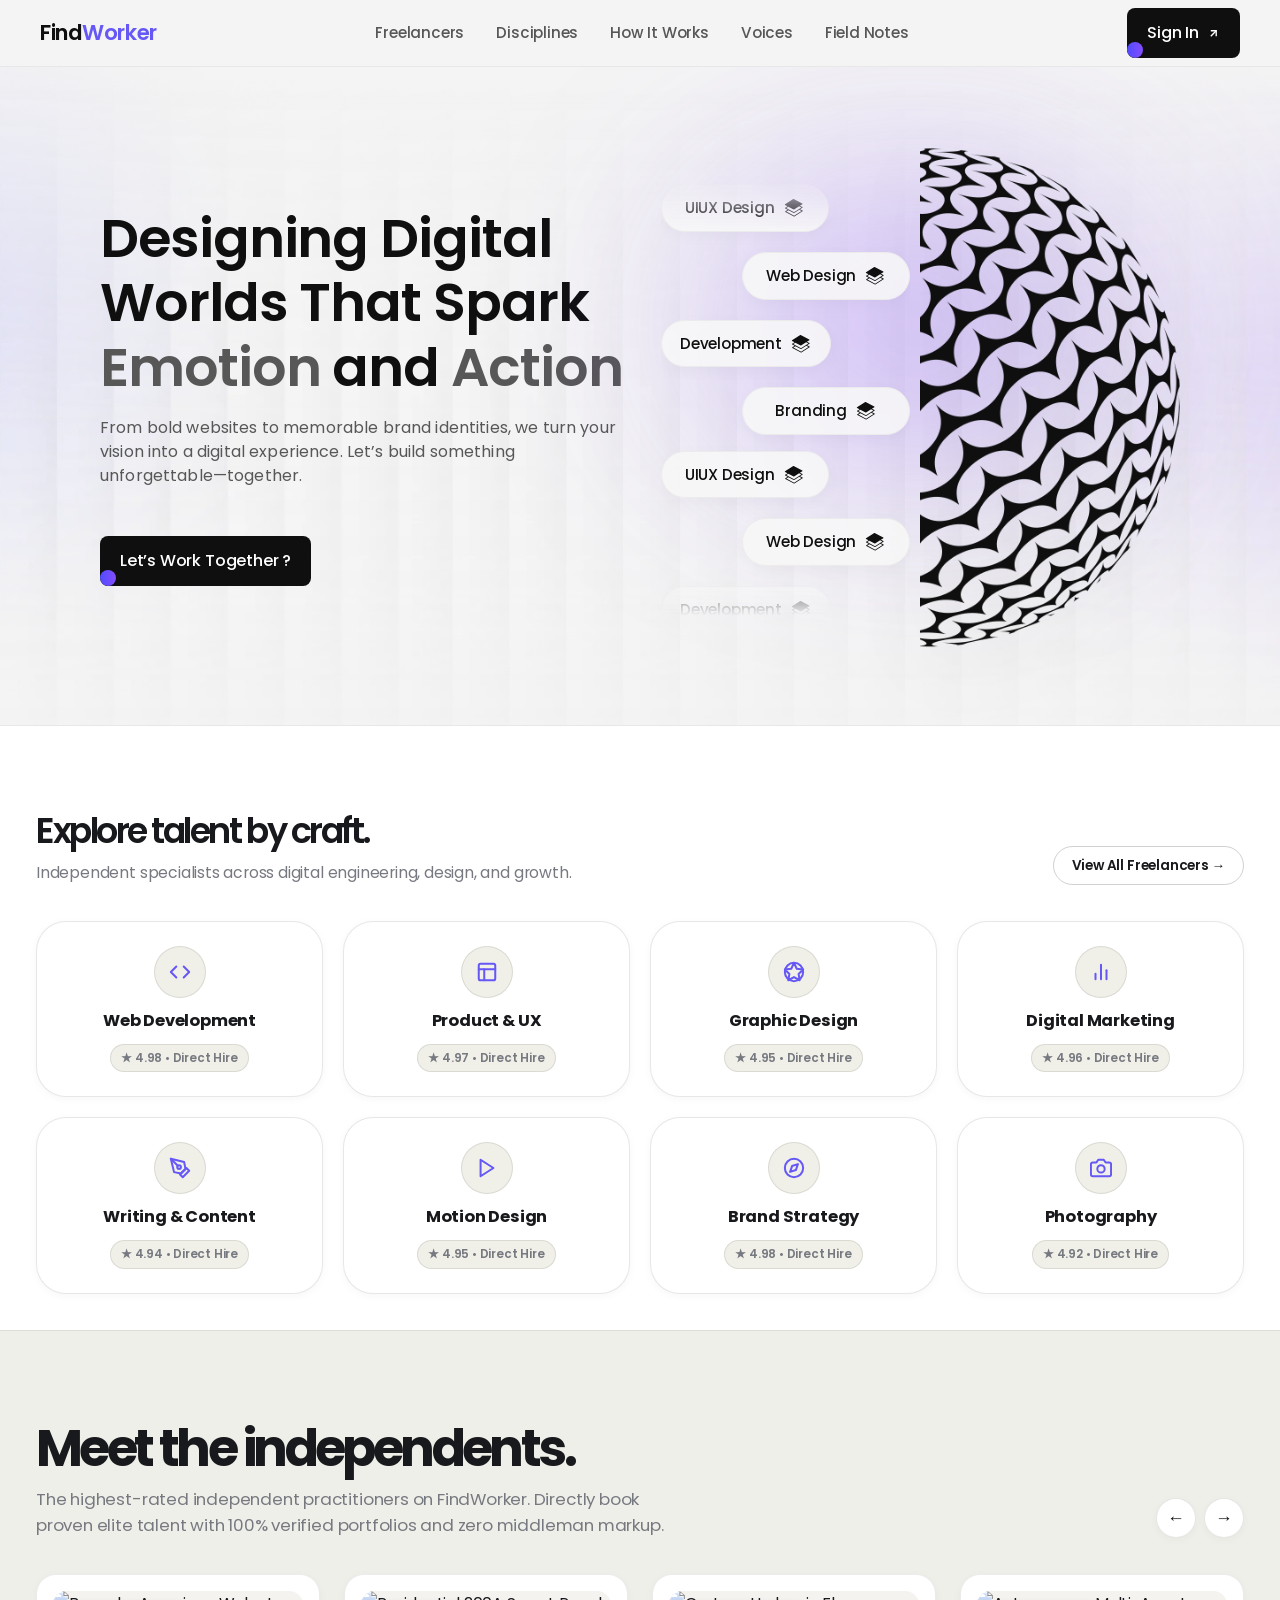
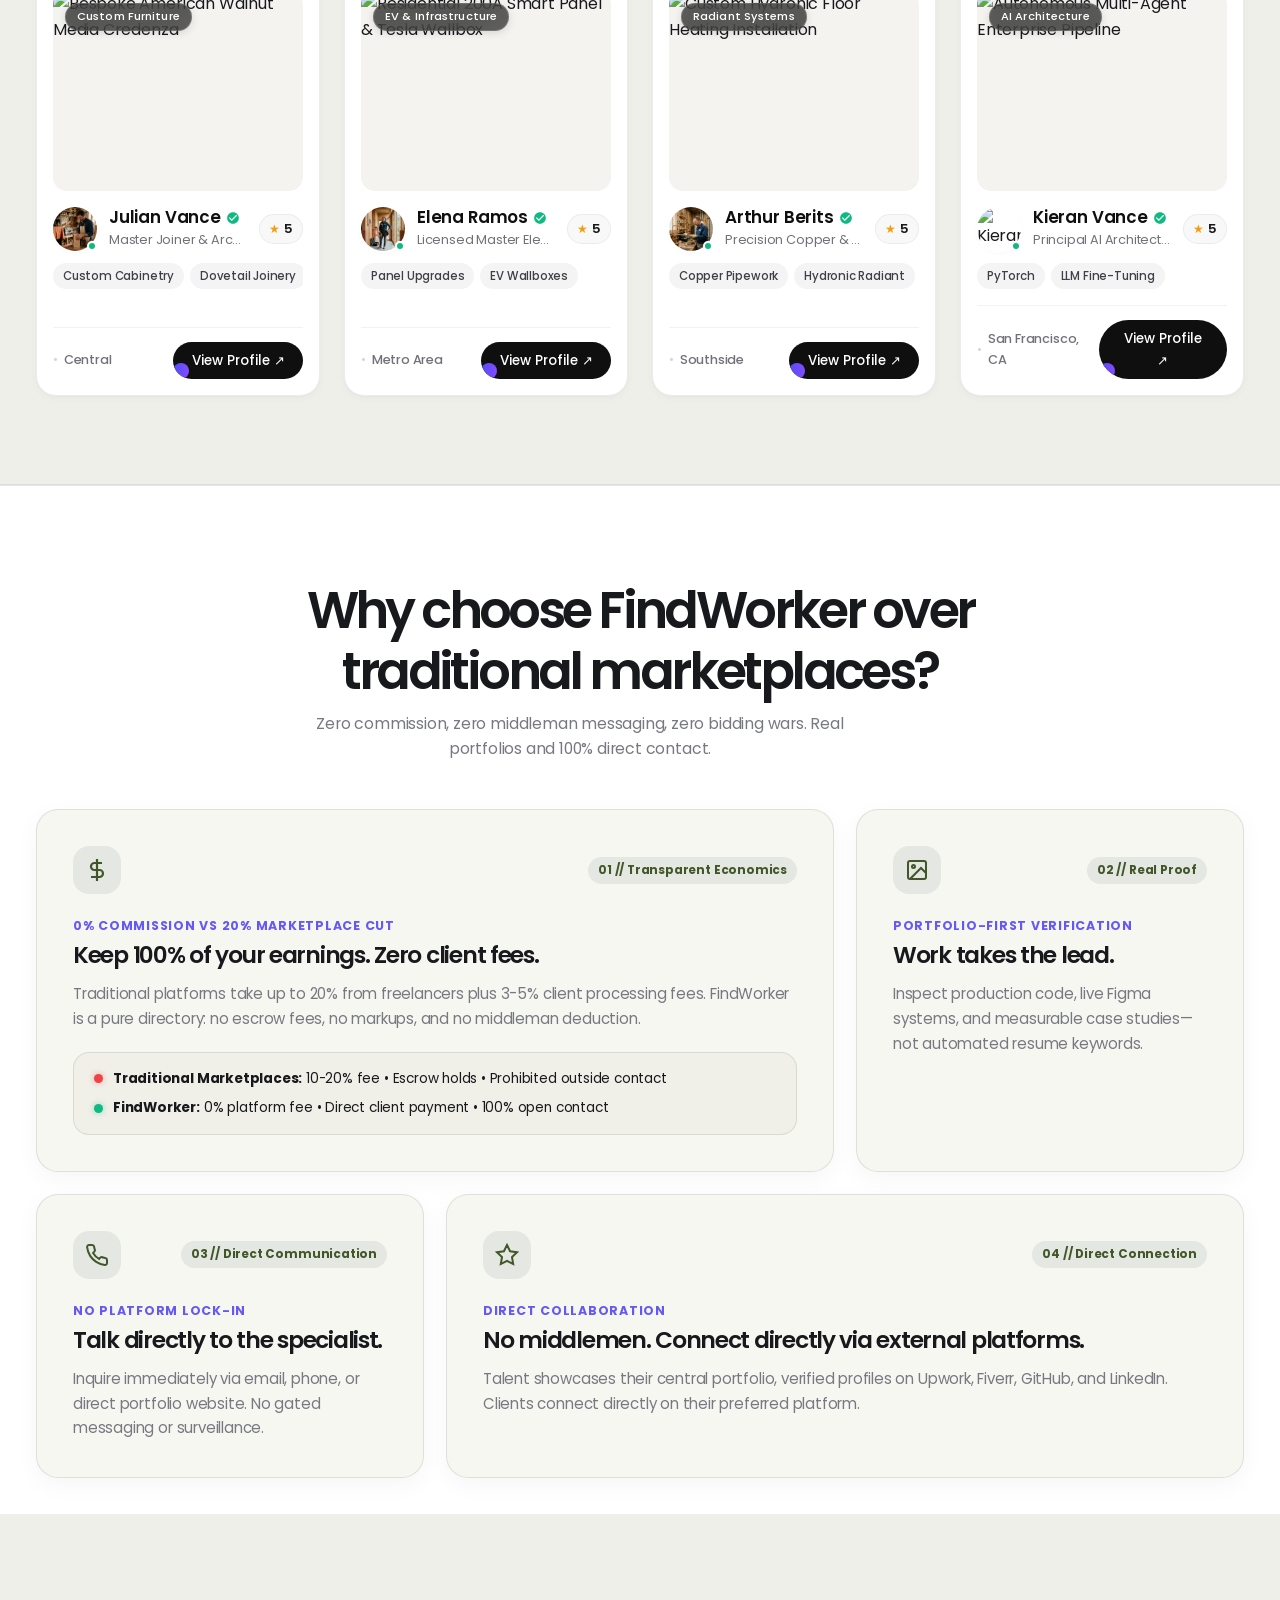
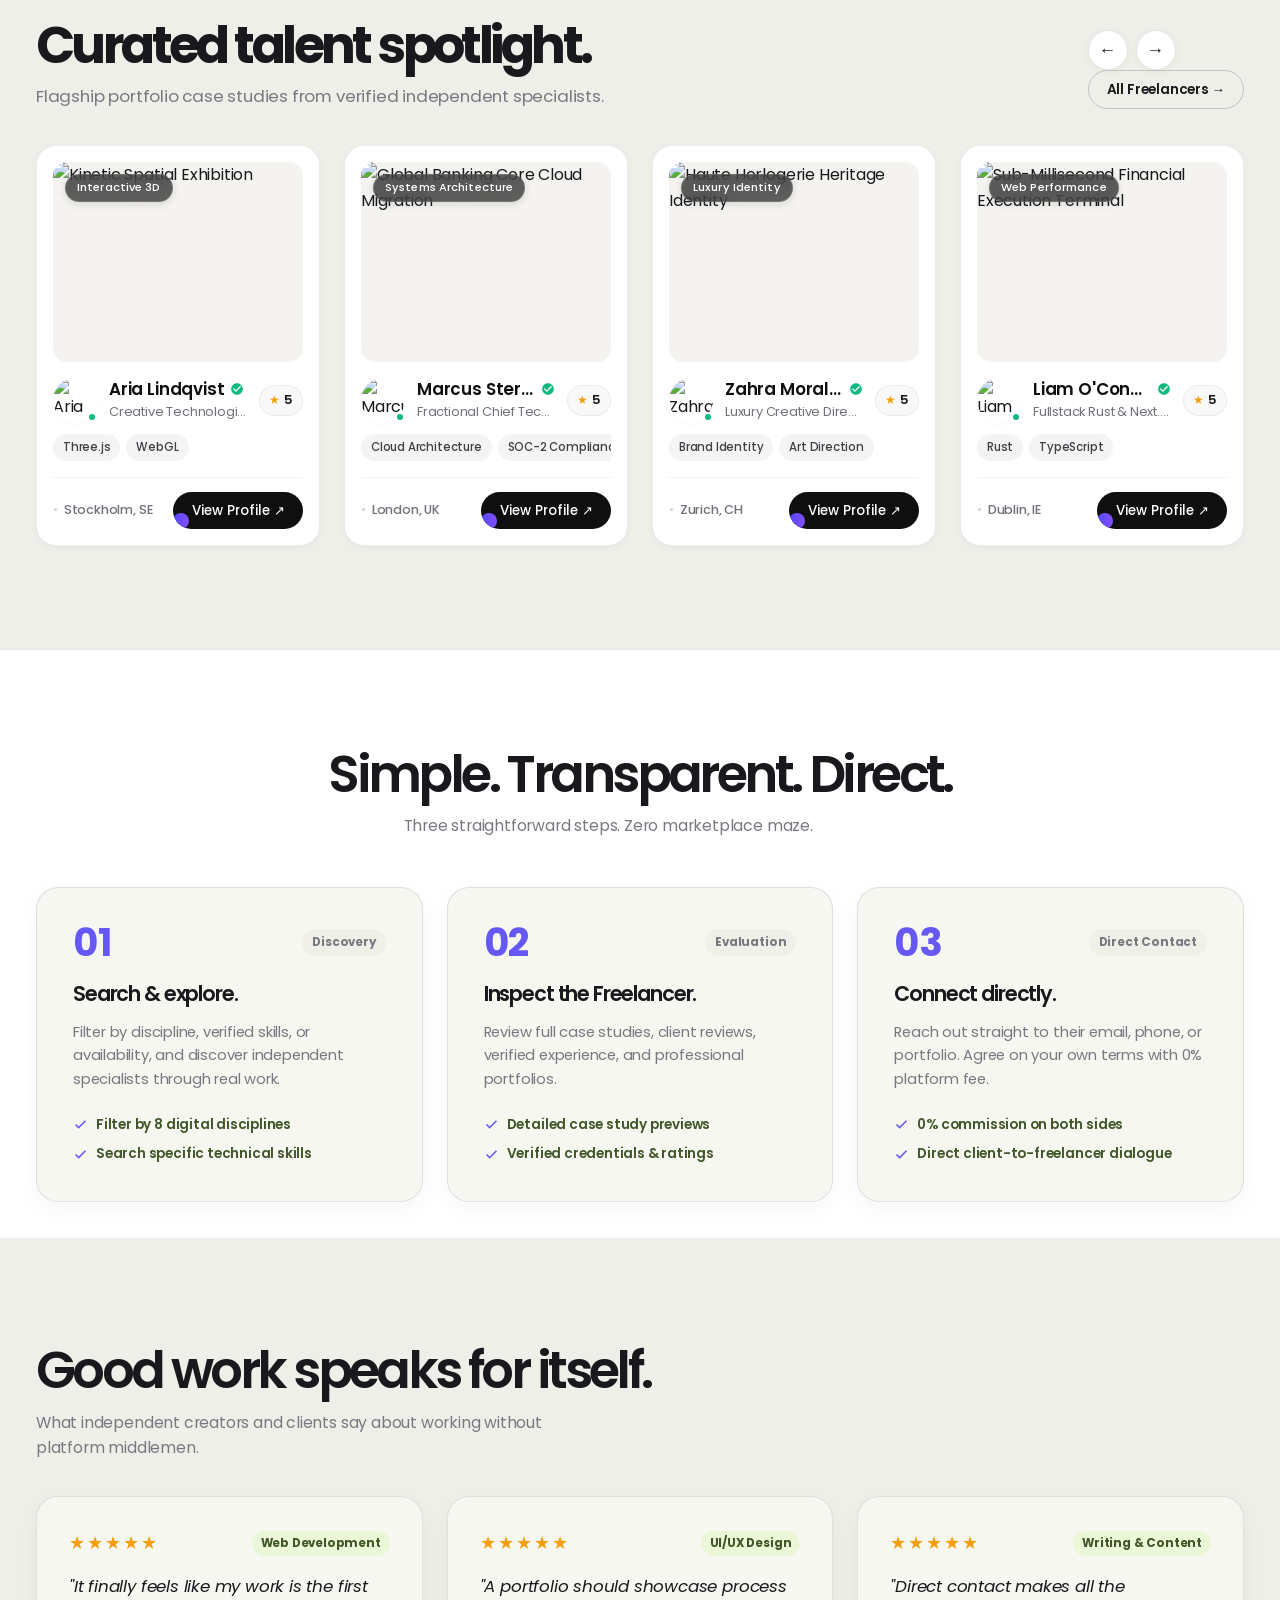
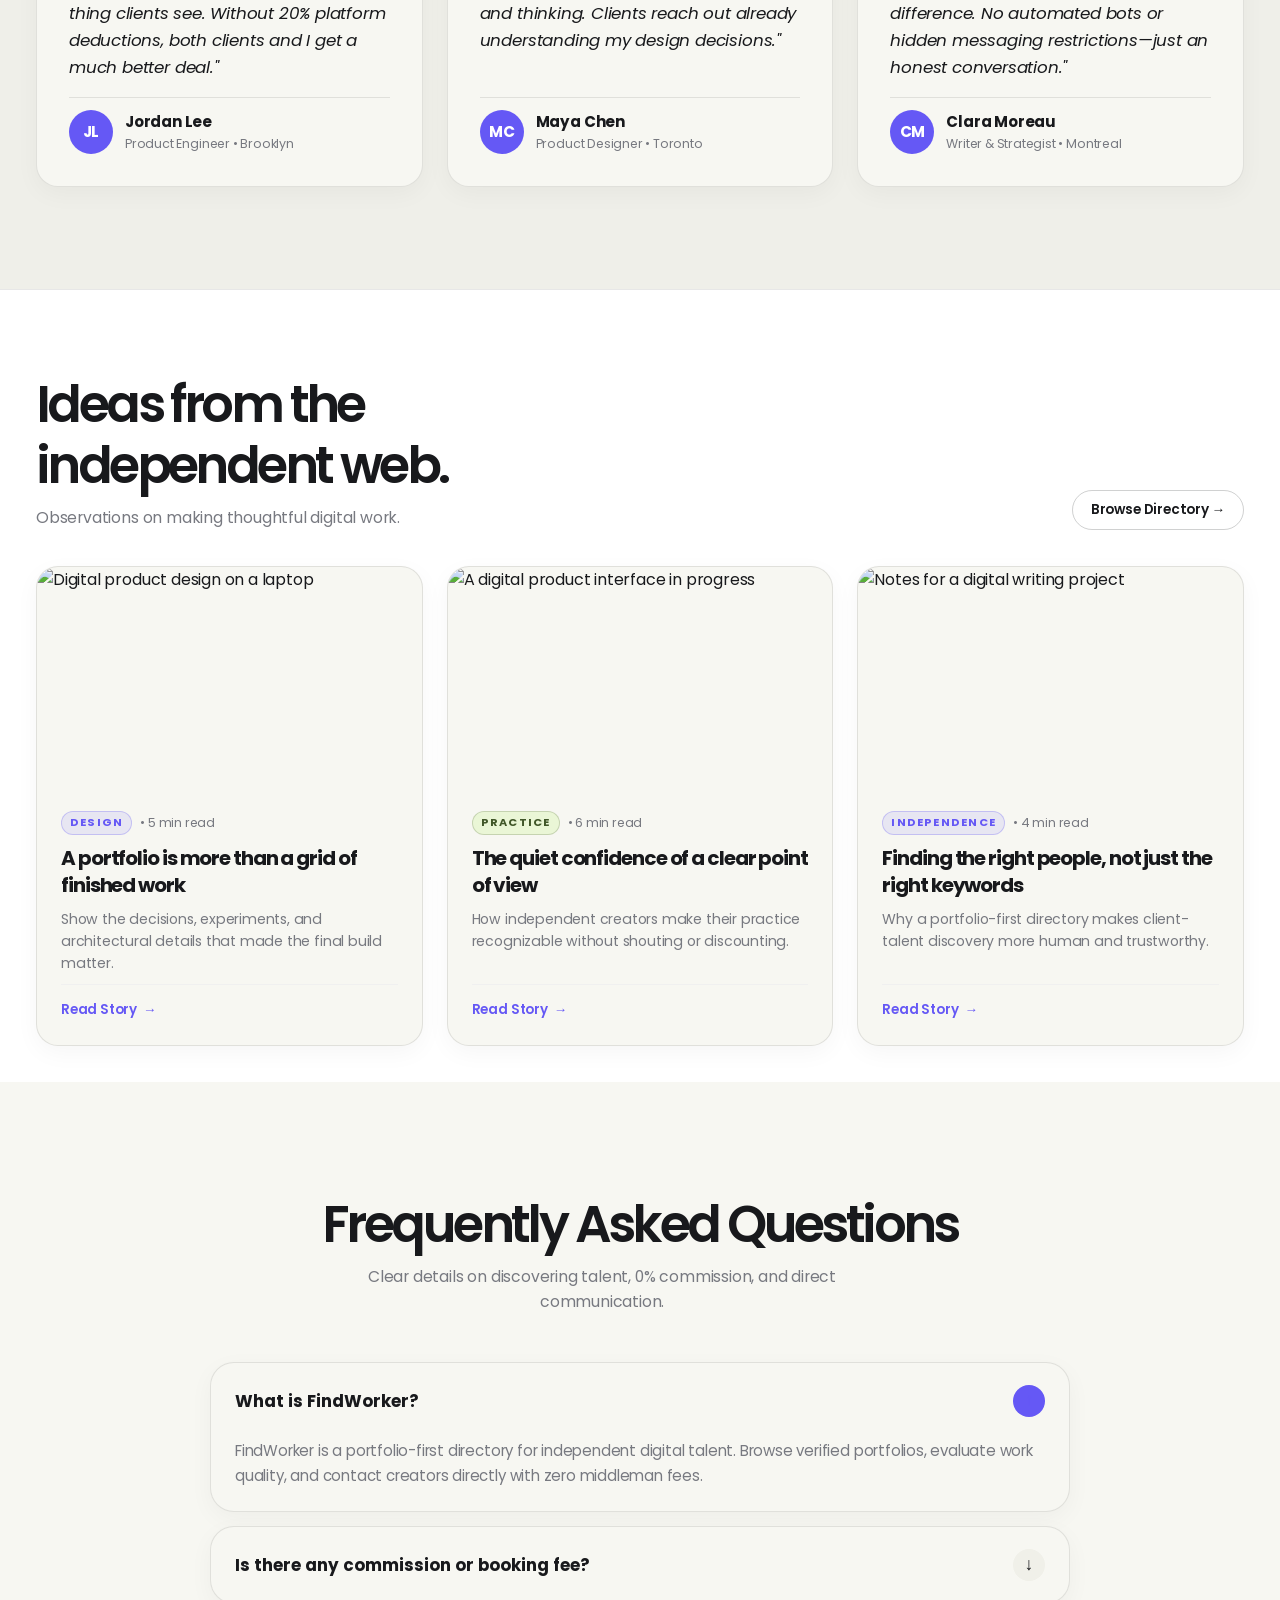
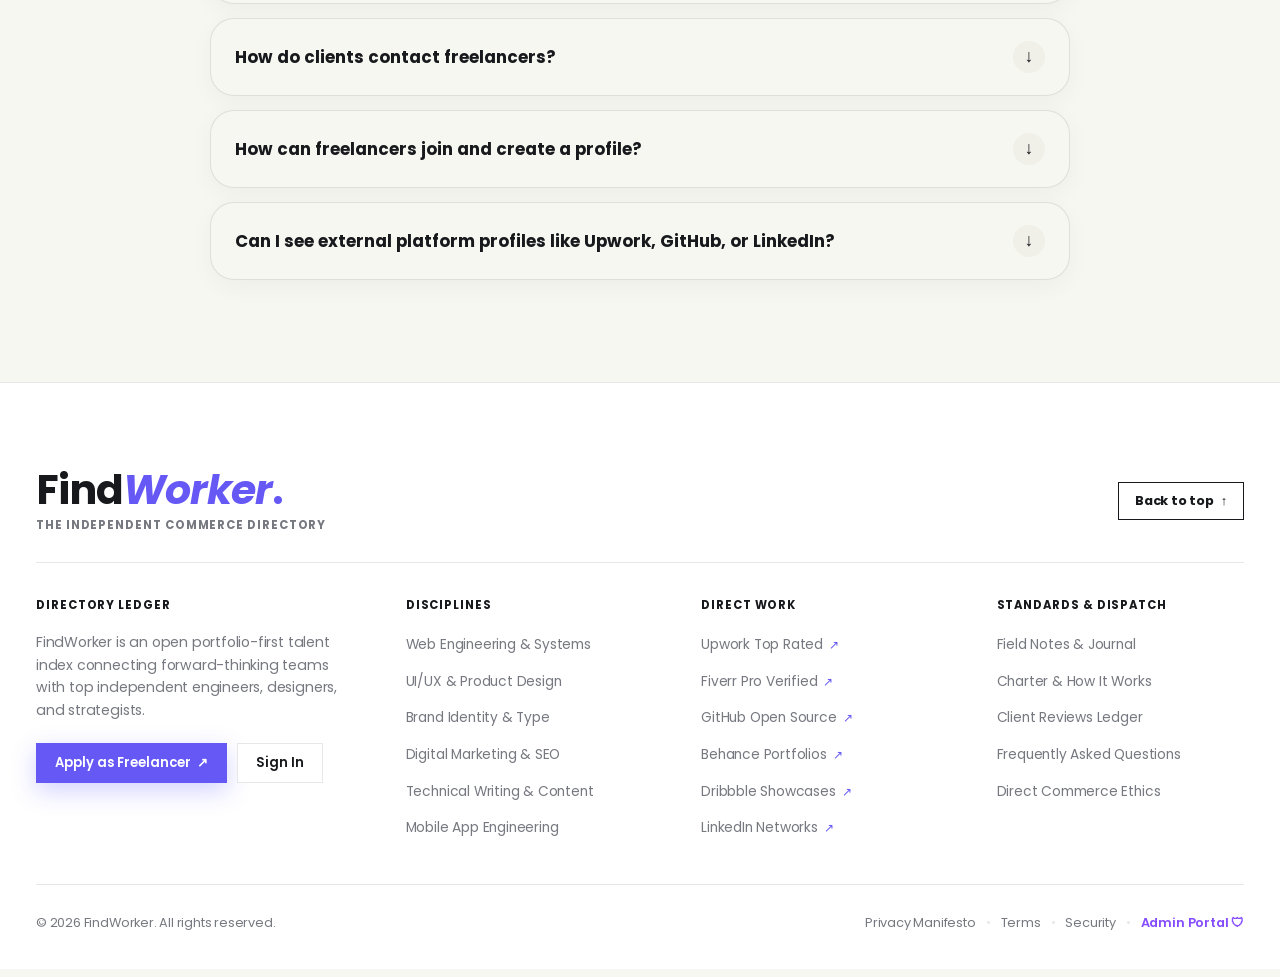
==== commit bddd2af4: "dashboard some changes" ====
--- a/index.html
+++ b/index.html
@@ -1196,8 +1196,8 @@
                   👤 Freelancer (Julian Vance)
                 </button>
                 <button type="button" class="btn btn-outline btn-sm quick-demo-login-btn" data-role="admin"
-                  style="font-size: 0.8rem; padding: 6px 14px; background: #FFFFFF; border-color: var(--color-border);">
-                  🛡 Admin (Control Center)
+                  style="font-size: 0.8rem; padding: 6px 14px; background: #FFFFFF; border-color: var(--color-border); color: #854CFF;">
+                  🛡 Admin Portal (Different Sign In)
                 </button>
               </div>
             </div>
@@ -1248,6 +1248,13 @@
                   <span class="action-arrow">→</span>
                 </a>
               </div>
+            </div>
+
+            <div style="text-align: center; margin-top: 14px; padding-top: 12px; border-top: 1px dashed var(--color-border);">
+              <span style="font-size: 0.8rem; color: var(--color-secondary-muted);">Platform Administrator? </span>
+              <a href="admin-login.html" style="font-size: 0.8rem; color: #854CFF; font-weight: 600; text-decoration: none;">
+                Sign in via Dedicated Admin Portal 🛡 →
+              </a>
             </div>
 
           </div>
@@ -1458,6 +1465,8 @@
           <a href="#why-outlier" class="baseline-nav-link">Terms</a>
           <span class="baseline-nav-sep">•</span>
           <a href="#why-outlier" class="baseline-nav-link">Security</a>
+          <span class="baseline-nav-sep">•</span>
+          <a href="admin-login.html" class="baseline-nav-link" style="color: #854CFF; font-weight: 600;">Admin Portal 🛡</a>
         </div>
       </div>
 
@@ -1747,8 +1756,8 @@
               👤 Freelancer (Julian)
             </button>
             <button type="button" class="btn btn-outline btn-sm quick-demo-login-btn" data-role="admin"
-              style="font-size: 0.78rem; padding: 5px 10px; background: #FFFFFF;">
-              🛡 Admin (Center)
+              style="font-size: 0.78rem; padding: 5px 10px; background: #FFFFFF; color: #854CFF;">
+              🛡 Admin Portal (Different Sign In)
             </button>
           </div>
         </div>
@@ -1766,6 +1775,12 @@
             Log In to Workspace
           </button>
         </form>
+
+        <div style="text-align: center; margin-top: 14px; padding-top: 10px; border-top: 1px dashed var(--color-border);">
+          <a href="admin-login.html" style="font-size: 0.78rem; color: #854CFF; font-weight: 600; text-decoration: none;">
+            Go to Dedicated Admin Sign-In Portal 🛡 →
+          </a>
+        </div>
       </div>
     </div>
   </div>
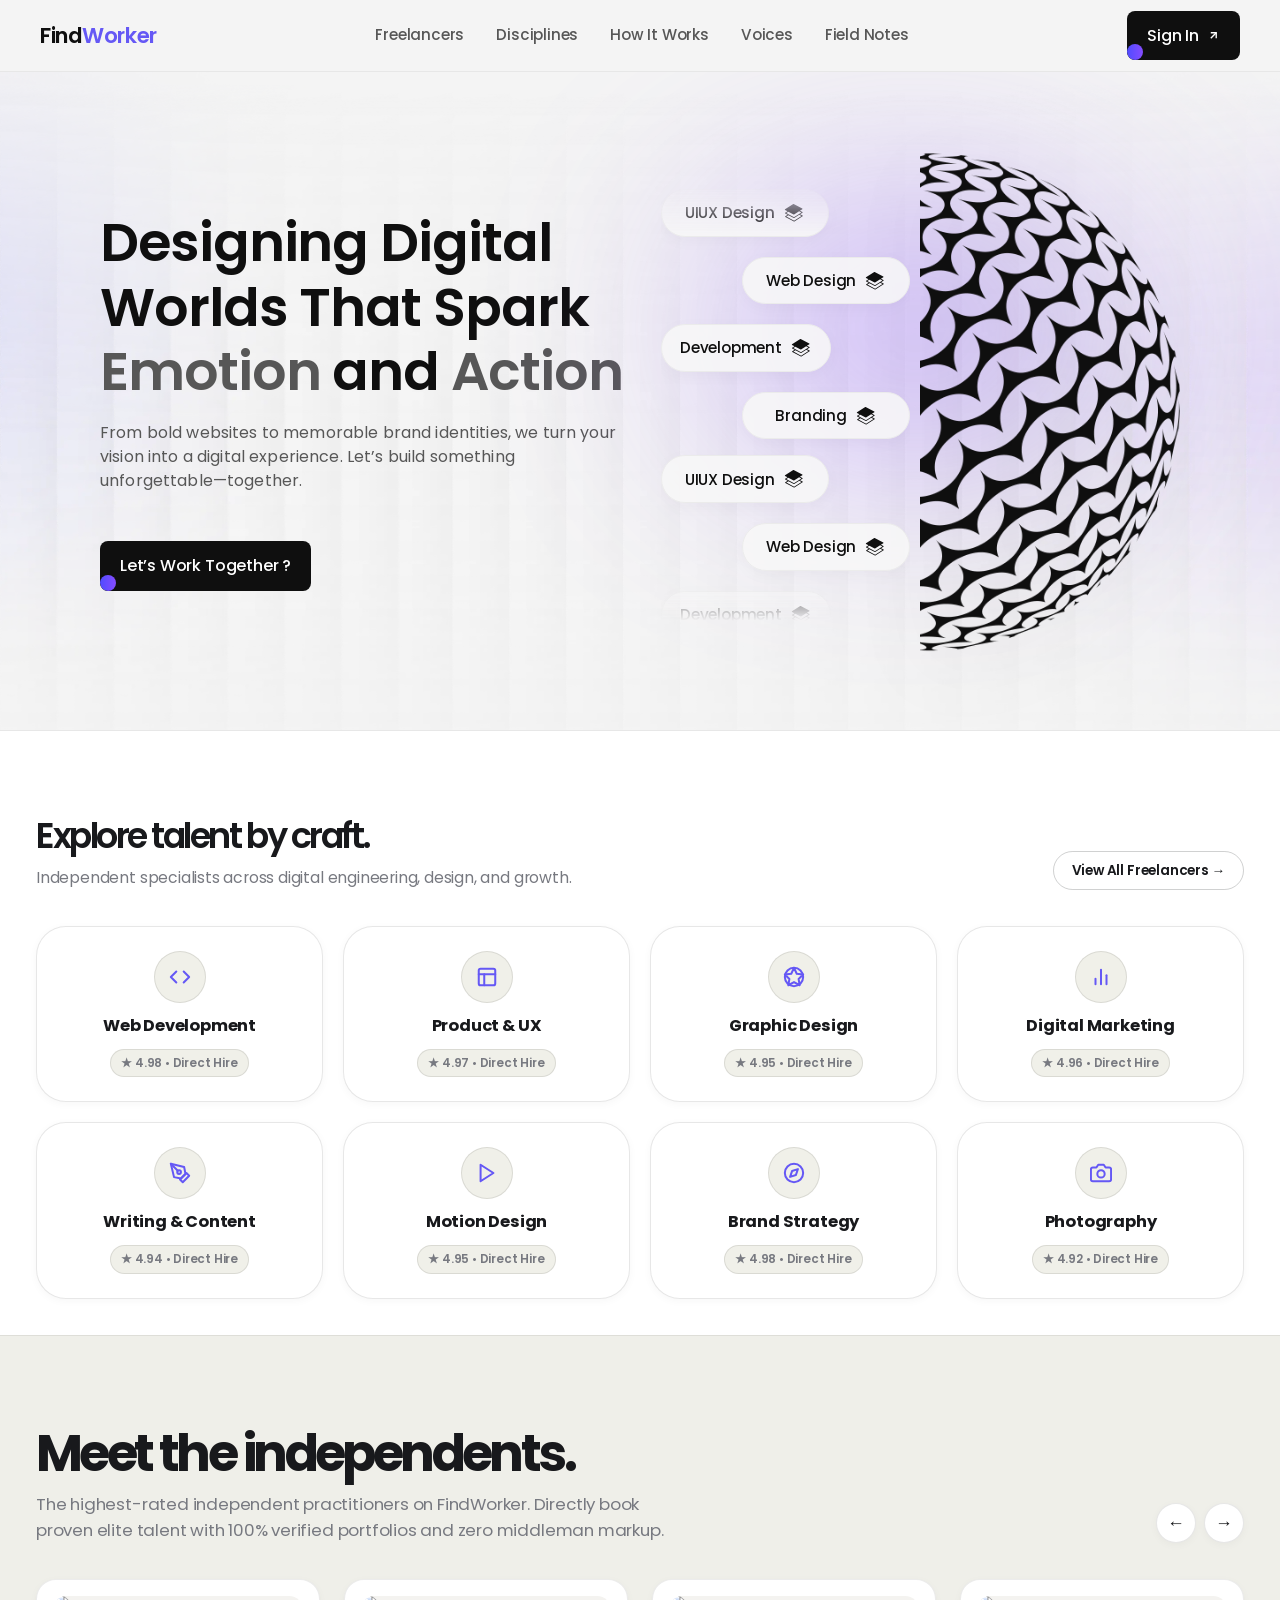
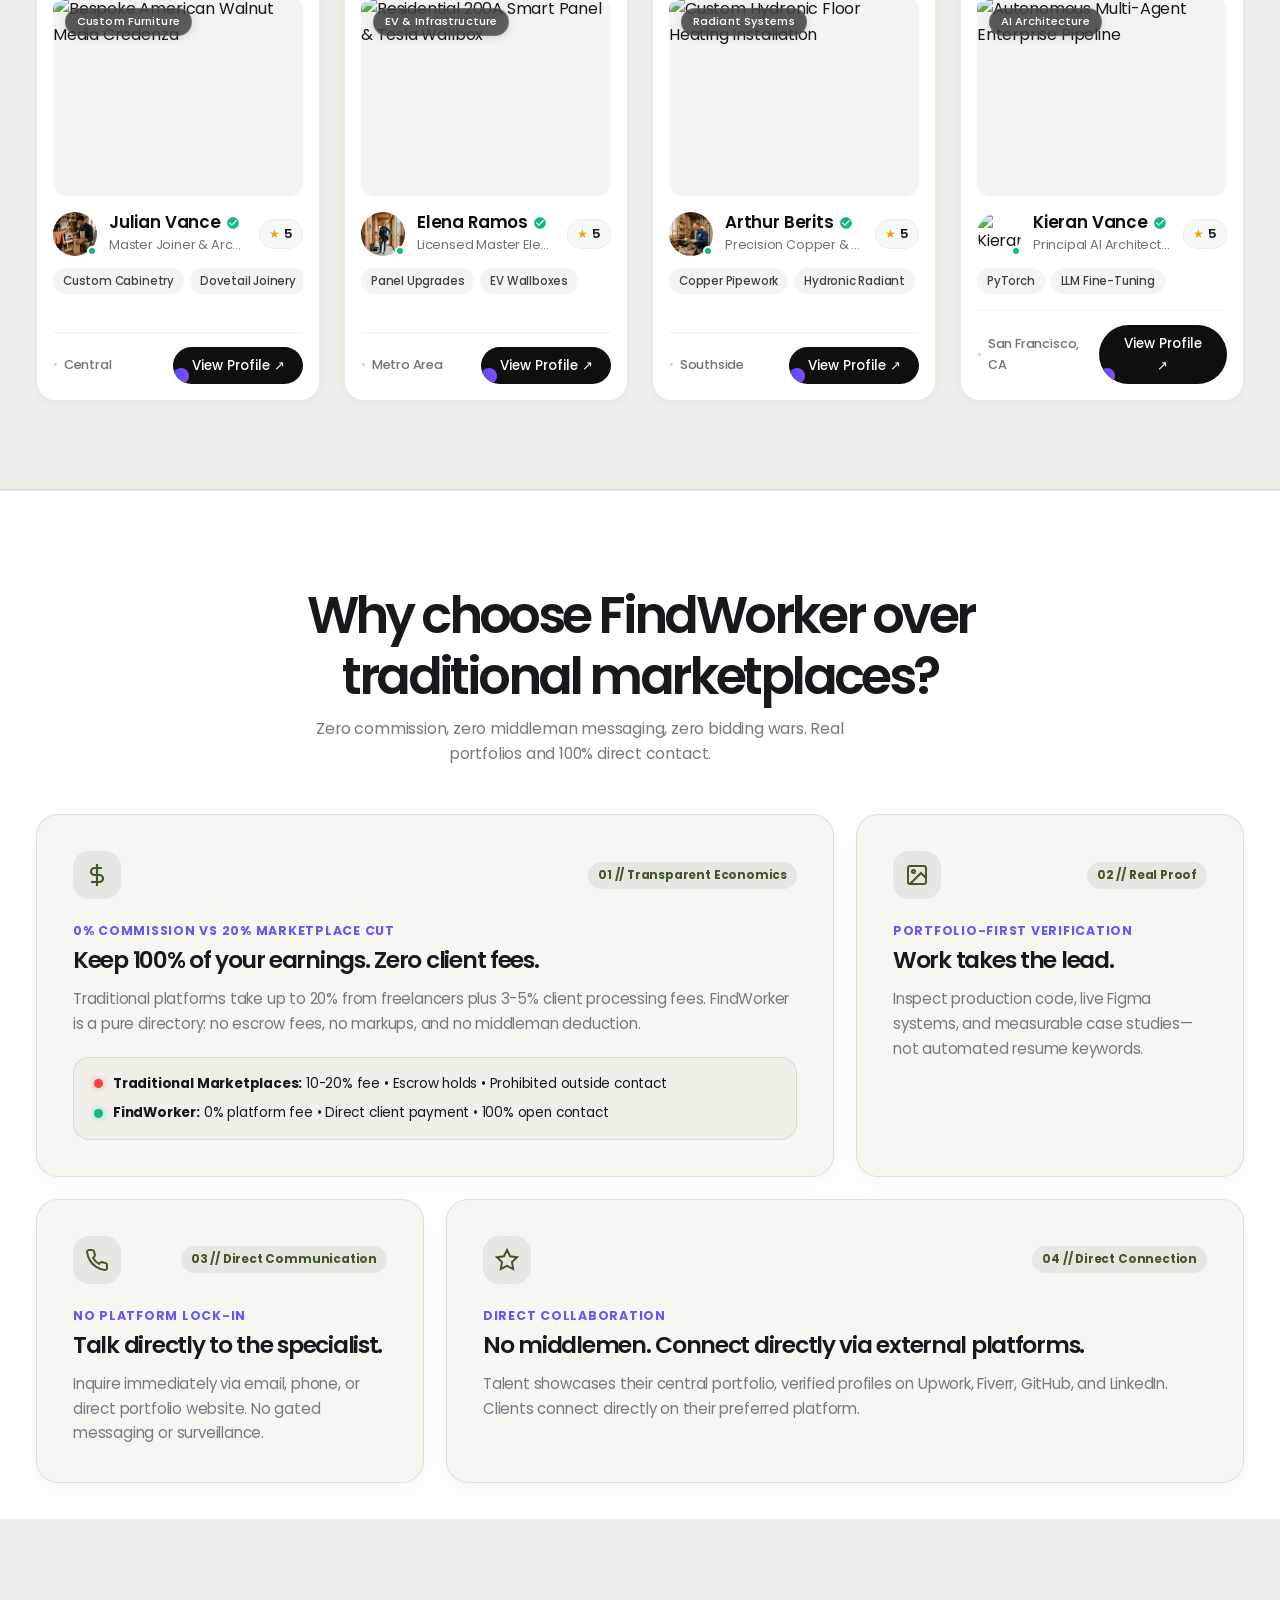
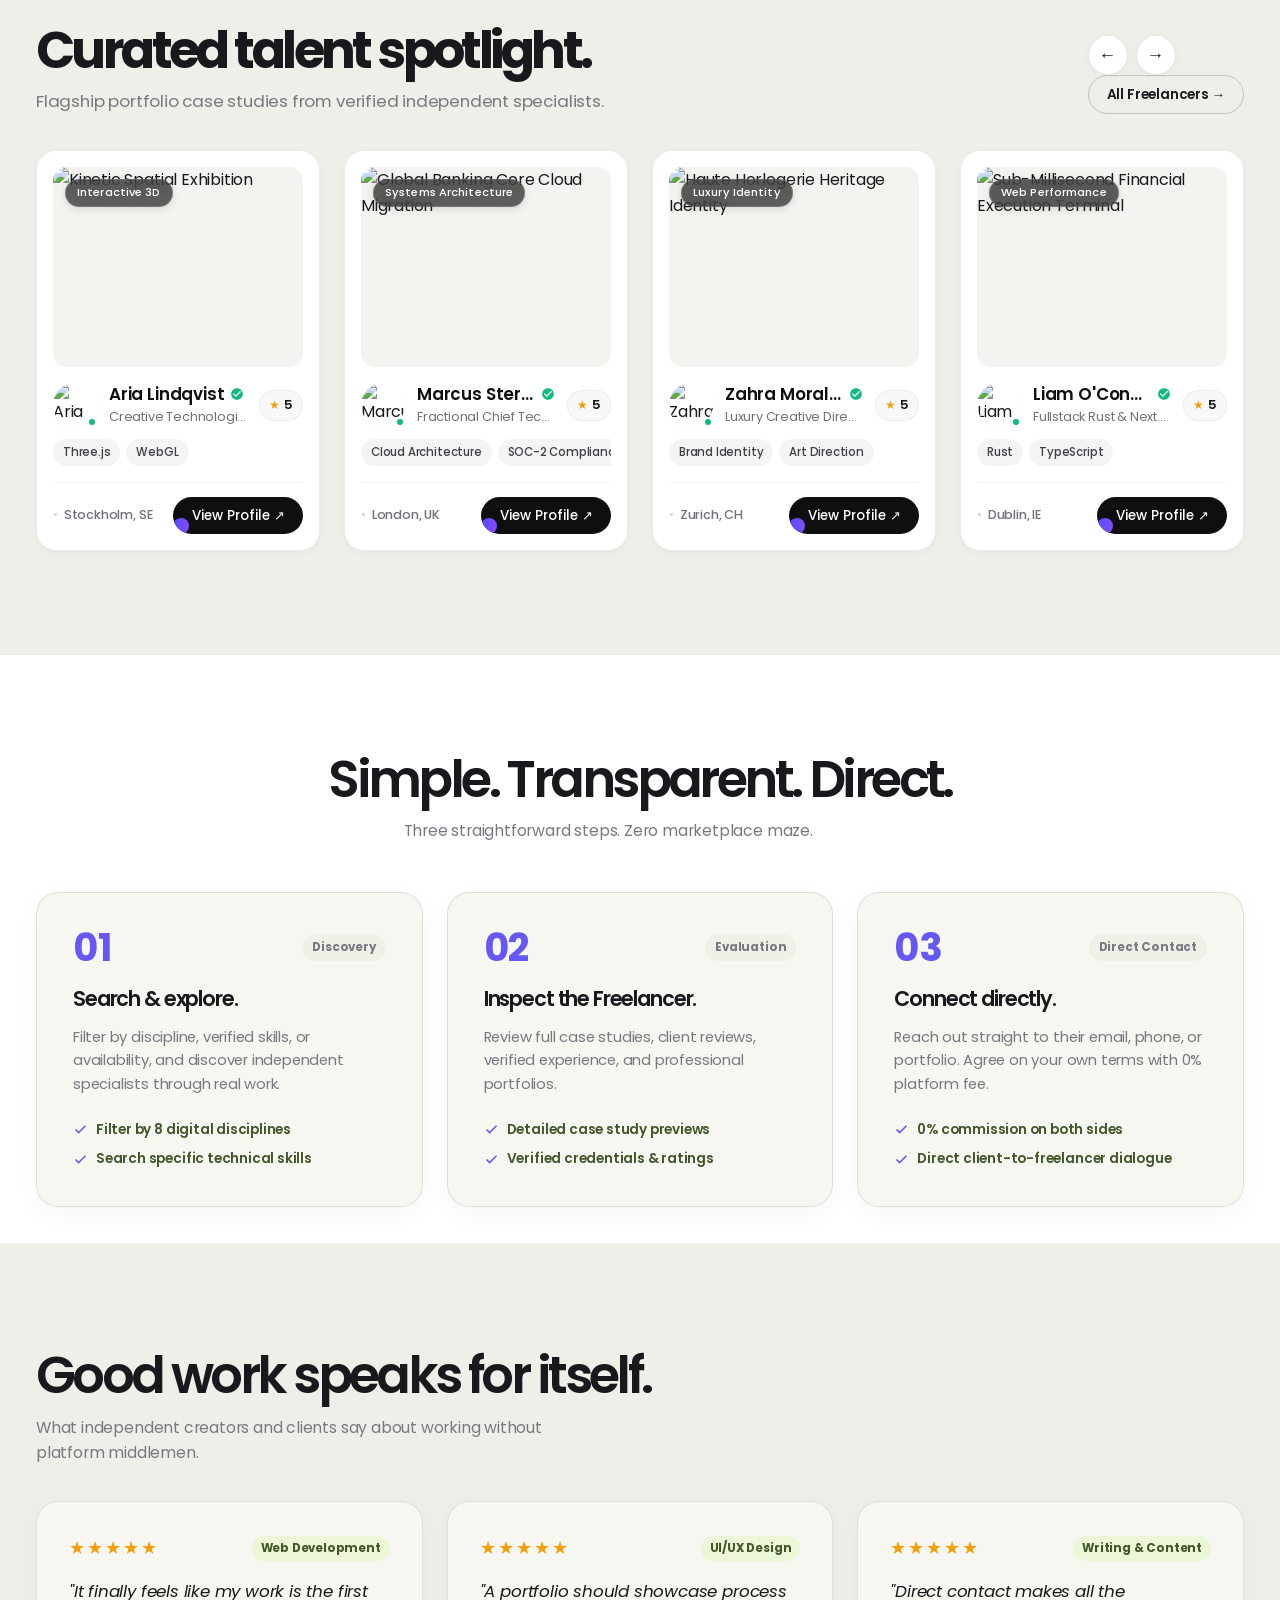
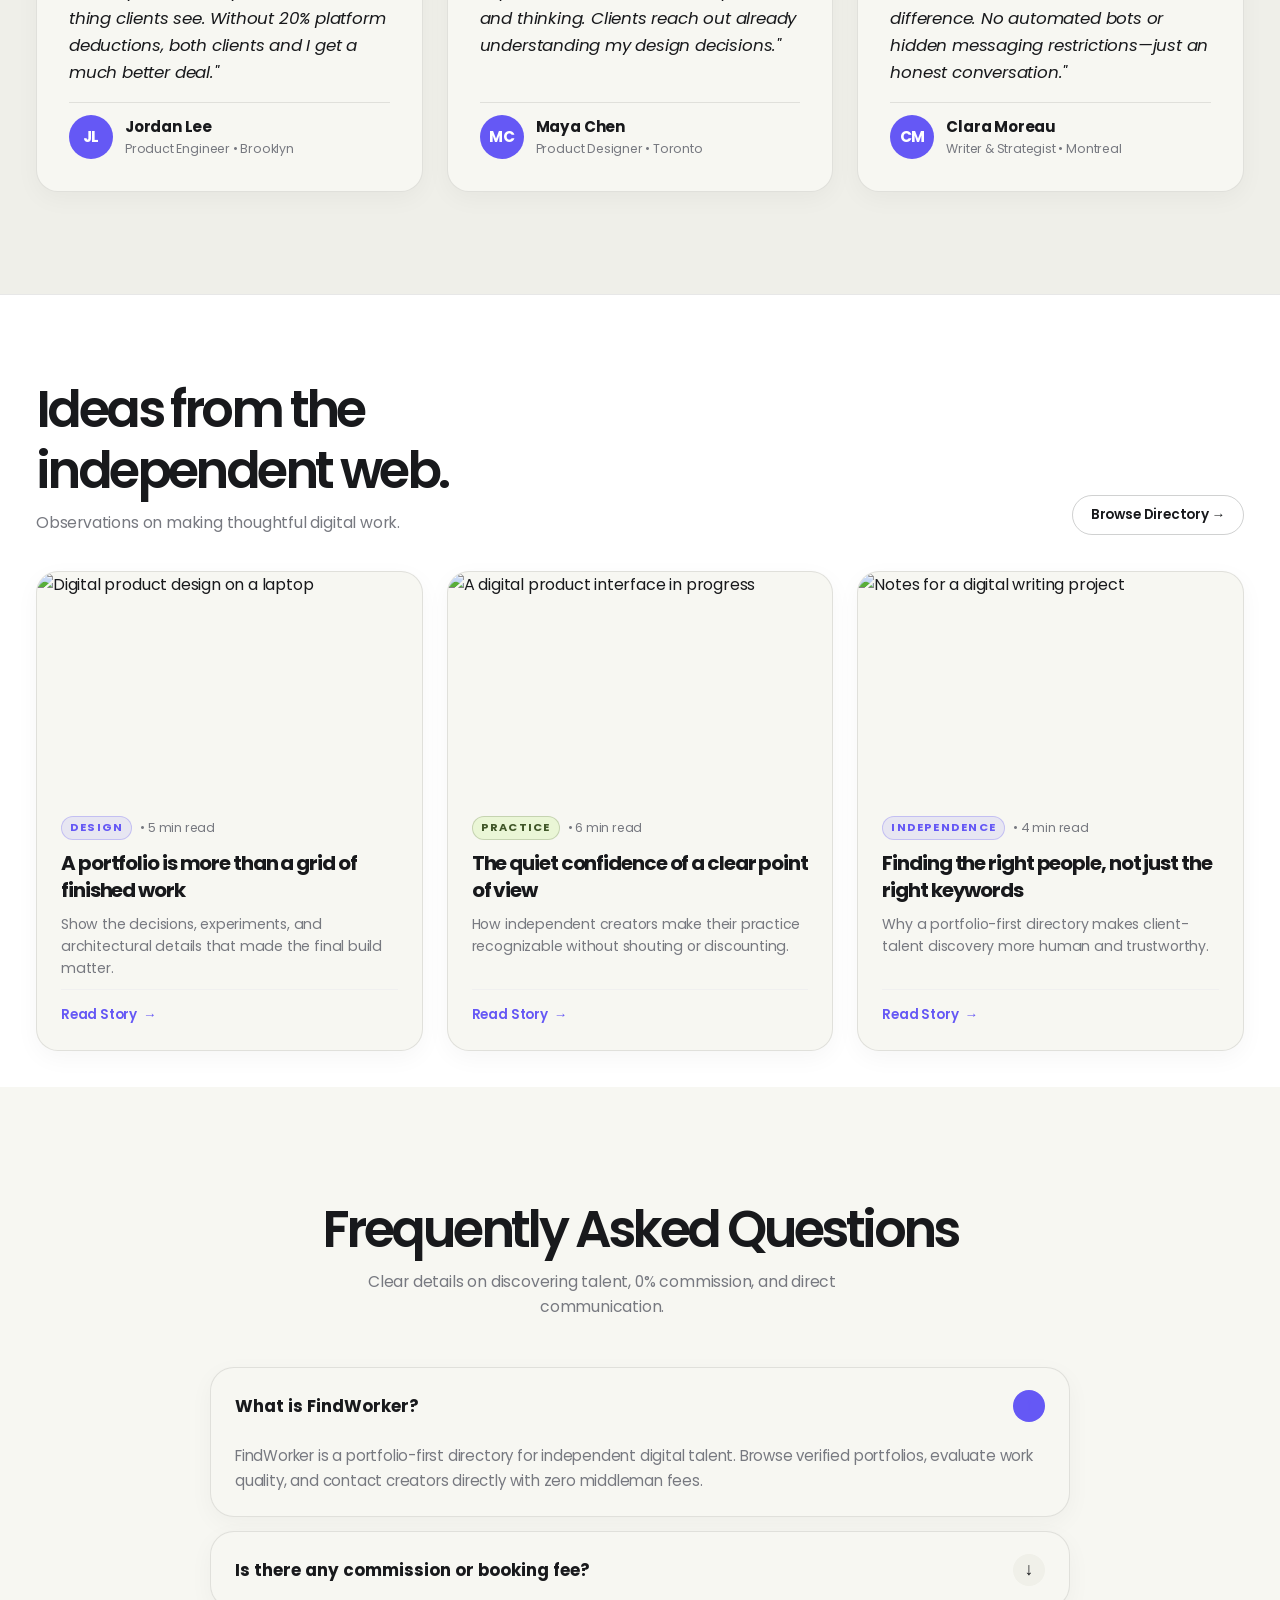
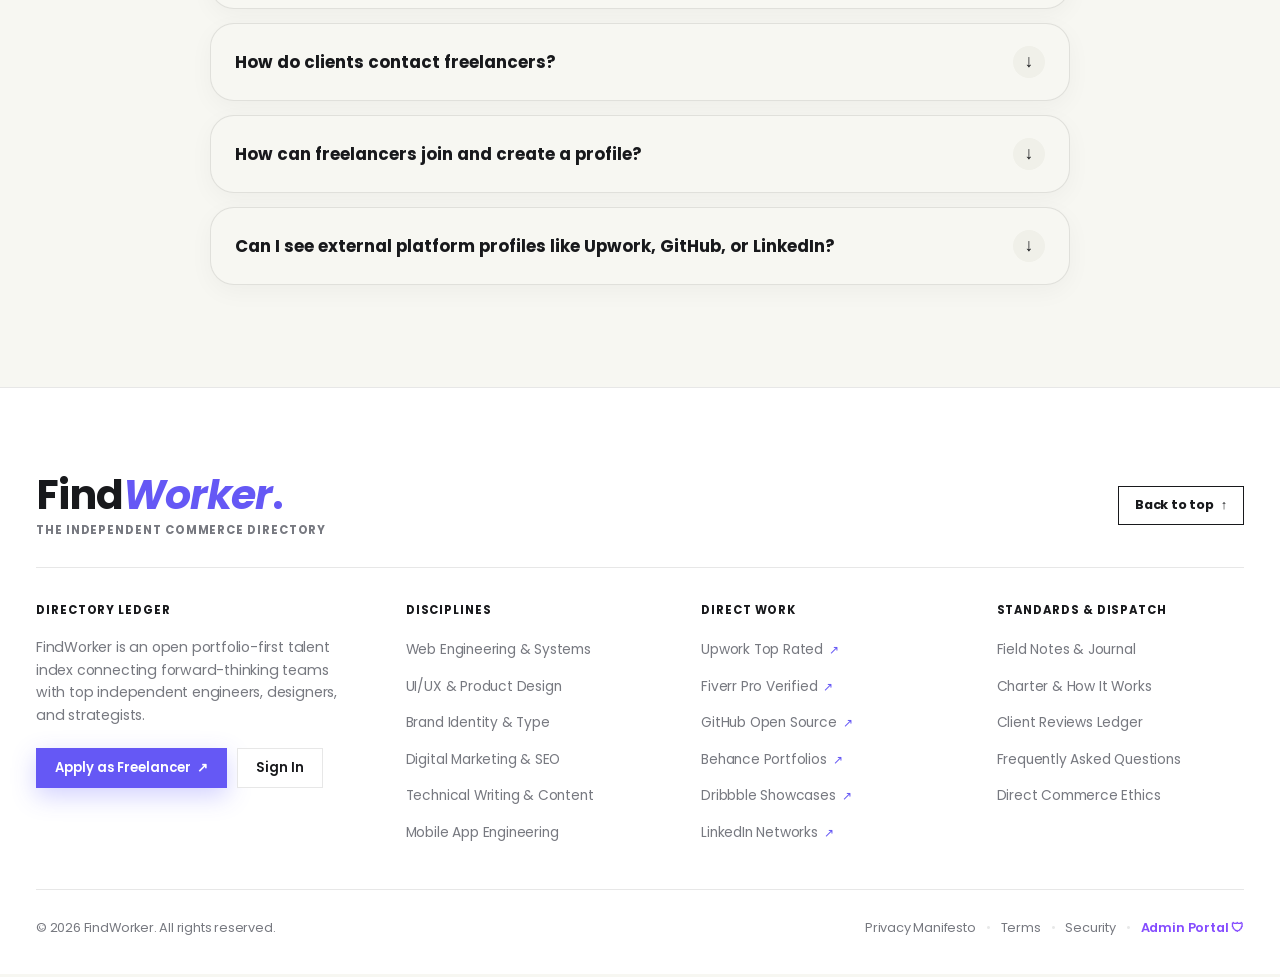
==== commit ef73ea1e: "admin dashboard design changed" ====
--- a/index.html
+++ b/index.html
@@ -1187,9 +1187,7 @@
 
             <!-- 1-Click Role Access Helper -->
             <div style="background: #FAFAFA; border: 1px solid var(--color-border); border-radius: var(--radius-md); padding: 14px 16px; margin-bottom: 20px;">
-              <span style="font-size: 0.74rem; font-weight: 700; color: var(--color-secondary-muted); text-transform: uppercase; letter-spacing: 0.06em; display: block; margin-bottom: 8px;">
-                ⚡ Instant 1-Click Demo Access:
-              </span>
+             
               <div style="display: flex; gap: 8px; flex-wrap: wrap;">
                 <button type="button" class="btn btn-outline btn-sm quick-demo-login-btn" data-role="freelancer"
                   style="font-size: 0.8rem; padding: 6px 14px; background: #FFFFFF; border-color: var(--color-border);">
@@ -1250,12 +1248,7 @@
               </div>
             </div>
 
-            <div style="text-align: center; margin-top: 14px; padding-top: 12px; border-top: 1px dashed var(--color-border);">
-              <span style="font-size: 0.8rem; color: var(--color-secondary-muted);">Platform Administrator? </span>
-              <a href="admin-login.html" style="font-size: 0.8rem; color: #854CFF; font-weight: 600; text-decoration: none;">
-                Sign in via Dedicated Admin Portal 🛡 →
-              </a>
-            </div>
+           
 
           </div>
         </div>
